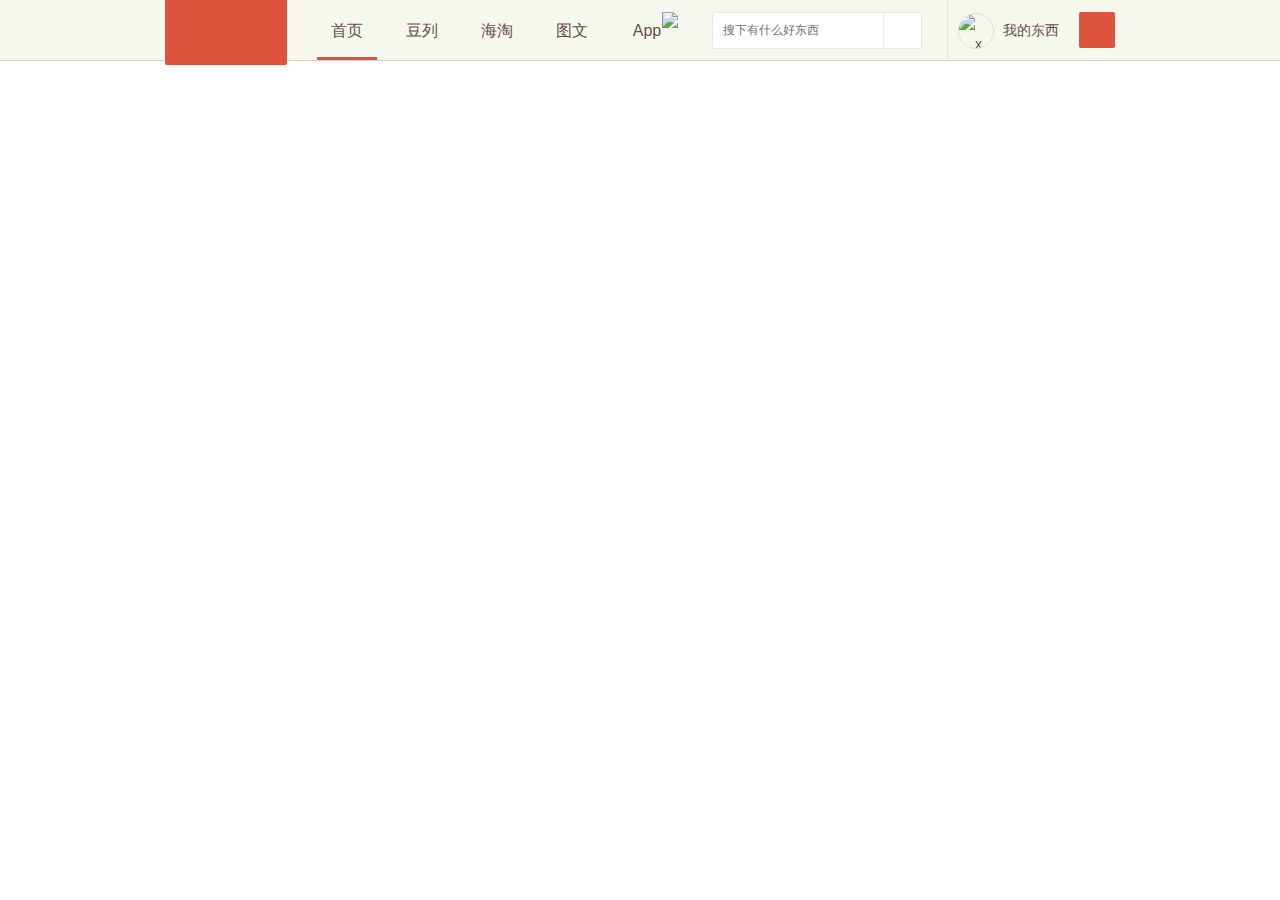
==== index.html @ b99b6aa4 "基本css和首页" ====
<!DOCTYPE html>
<html>
<head lang="en">
    <meta charset="UTF-8">
    <title>陶陶罐罐首页</title>
    <link rel="stylesheet" href="./css/_init_.css">
    <link rel="stylesheet" href="./css/common.css">
</head>
<body>
<div id="db-nav-commodity" class="nav">
    <div class="nav-wrap">
        <div class="nav-primary">
            <div class="nav-logo">
                <a href="http://dongxi.douban.com" title="豆瓣东西">豆瓣东西</a>
            </div>

            <div class="nav-items">
                <ul>


                    <li class="nav-item nav-story-item current">
                        <a class="nav-link" href="http://dongxi.douban.com/">
                            首页
                        </a>

                    </li>


                    <li class="nav-item nav-doulists-item">
                        <a class="nav-link" href="http://dongxi.douban.com/doulists">
                            豆列
                        </a>

                    </li>


                    <li class="nav-item nav-haitao-item">
                        <a class="nav-link" href="http://dongxi.douban.com/haitao/?icn=dongxi-nav">
                            海淘
                        </a>

                    </li>


                    <li class="nav-item nav-article-item">
                        <a class="nav-link" href="http://dongxi.douban.com/articles">
                            图文
                        </a>

                    </li>


                    <li class="nav-item nav-app-item">
                        <a class="nav-link" href="http://dongxi.douban.com/app/?icn=dongxi-nav&amp;referer=dongxi" target="&quot;_blank&quot;">
                            App
                                <span class="hot">
                                    <img src="http://img3.douban.com/f/shire/0d120528a37de5b43aa89f2ecfcf97fcdfd95400/pics/hot_tip.gif">
                                </span>
                        </a>

                    </li>

                    <li class="nav-item search-item">
                        <form action="http://dongxi.douban.com/search" method="GET">
                            <div class="search-wrap-commodity">
                                <input id="search" class="search-input" type="text" name="q" placeholder="搜下有什么好东西" value="">
                                <button type="submit" class="search-icon"></button>
                            </div>
                        </form>
                    </li>
                </ul>
            </div>

            <div class="nav-misc">
                <ul class="nav-misc-list">
                    <li class="nav-misc-item nav-profile">
                        <a class="profile-link" href="http://dongxi.douban.com/people/127860437/">
                            <img width="34" height="34" src="http://img3.douban.com/icon/u127860437-1.jpg" alt="x悍匪">
                            我的东西
                        </a>
                    </li>
                    <li class="nav-misc-item enterances">
                        <span class="more-enterances"></span>
                        <div class="publish-enterances-wrap">
                            <ul class="publish-enterances">
                                <li><a href="http://dongxi.douban.com/show/create" rel="nofollow"><i class="icon ilmenicon-story"></i>发布东西</a></li>
                                <li><a href="http://dongxi.douban.com/article/create" rel="nofollow"><i class="icon ilmenicon-article"></i>写图文评论</a></li>
                            </ul>
                            <i class="icon-wrap"></i>
                            <i class="icon-inner"></i>
                        </div>
                    </li>
                </ul>
            </div>
        </div>
    </div>
</div>
</body>
</html>
---- css/_init_.css ----
html {
    color: #111;
    background: #fff
}

body,div,dl,dt,dd,ul,li,h1,h2,h3,h4,h5,h6,pre,code,form,fieldset,legend,input,button,textarea,blockquote {
    margin: 0;
    padding: 0
}

table {
    border-collapse: collapse;
    border-spacing: 0
}

fieldset,img {
    border: 0
}

address,caption,cite,code,dfn,em,i,strong,th,var,optgroup {
    font-style: normal;
    font-weight: normal
}

ul,ol {
    list-style: none
}

caption,th {
    text-align: left
}

h1,h2,h3,h4,h5,h6 {
    font-size: 100%;
    font-weight: normal
}

q:before,q:after {
    content: ""
}

abbr,acronym {
    border: 0;
    font-variant: normal
}

sup {
    vertical-align: baseline
}

sub {
    vertical-align: baseline
}

legend {
    color: #000
}

input,button,textarea,select,optgroup,option {
    font-family: inherit;
    font-size: inherit;
    font-style: inherit;
    font-weight: inherit
}

input,button,textarea,select {
    *font-size: 100%
}

pre {
    white-space: pre-wrap;
    word-wrap: break-word
}

a {
    cursor: pointer
}

a:link {
    color: #37a;
    text-decoration: none
}

a:visited {
    color: #669;
    text-decoration: none
}

a:hover {
    color: #fff;
    text-decoration: none;
    background: #37a
}

a:active {
    color: #fff;
    text-decoration: none;
    background: #f93
}

a img {
    border-width: 0;
    vertical-align: middle
}

body,td,th {
    font: 12px Helvetica,Arial,sans-serif;
    line-height: 1.62
}

table {
    border-collapse: collapse;
    border: 0;
    padding: 0;
    margin: 0
}

wbr:after {
    content: "\00200B"
}

textarea {
    resize: none
}

input[type=text]:focus,input[type=password]:focus,textarea:focus {
    outline: 0
}

ol {
    padding: 0 0 0 20px
}

textarea {
    font-family: Arial;
    overflow: auto
}

input {
    font-size: 12px
}

.clearfix {
    zoom: 1;
    _height: 1px
}

.clearfix:after {
    content: ".";
    display: block;
    height: 0;
    clear: both;
    visibility: hidden
}

.fleft {
    float: left
}

.fright {
    float: right
}

.ll {
    float: left
}

.rr {
    float: right
}

.pl {
    font: 12px Arial,Helvetica,sans-serif;
    line-height: 150%;
    color: #666
}

.pl2 {
    font: 14px Arial,Helvetica,sans-serif;
    line-height: 150%;
    color: #666
}

.l2 {
    font: 14px Arial,Helvetica,sans-serif;
    line-height: 150%
}

.alert {
    background-color: #fff6ee;
    border: 1px solid #ccc
}

.attn {
    color: #f30
}

.hidden {
    display: none
}

.clear {
    clear: both;
    line-height: 0;
    font-size: 0
}

.greyinput {
    color: #ccc
}

.gact {
    color: #bbb;
    font-size: 12px;
    text-align: center;
    cursor: pointer
}

.gact a:link,a.gact:link {
    color: #bbb;
    font-size: 12px;
    text-decoration: none;
    text-align: center
}

.gact a:visited,a.gact:visited {
    color: #bbb;
    font-size: 12px;
    text-decoration: none;
    text-align: center
}

.gact a:hover,a.gact:hover {
    color: #fff;
    font-size: 12px;
    border-left: 1px solid #f99;
    border-top: 1px solid #f99;
    border-right: 1px solid #f33;
    border-bottom: 1px solid #f33;
    background-color: #733;
    text-align: center
}

.show {
    display: block
}

.hide {
    display: none
}

a.processing:link,a.processing:visited {
    color: #666
}

a.processing:hover,a.processing:active {
    background-color: #666;
    color: #fff
}

textarea {
    resize: none
}

input[type=text]:focus,input[type=password]:focus,textarea:focus {
    outline: 0
}

form {
    margin: 0;
    padding: 0;
    border: 0
}

fieldset {
    border: 1px solid #ddd;
    padding: 0 10px;
    margin-bottom: 15px
}

fieldset legend {
    color: #666;
    padding: 0 5px
}

input {
    margin-right: 3px;
    vertical-align: middle
}

label {
    font-family: Tahoma;
    vertical-align: middle
}

.mod {
    width: auto;
    *zoom: 1;
    margin-bottom: 35px
}

.mod:after {
    content: '\0020';
    display: block;
    clear: both
}

.aside .mod {
    margin-bottom: 40px;
    word-break: break-all
}

#wrapper {
    width: 950px;
    margin: 0 auto
}

#content {
    min-height: 420px
}

#footer {
    color: #999;
    padding-top: 6px;
    margin: 40px 0 20px 0;
    overflow: hidden;
    zoom: 1;
    border-top: 1px dashed #ddd
}

.grid-16-8 .article {
    float: left;
    width: 590px;
    padding-right: 40px
}

.grid-16-8 .article .switch-to-shuo {
    float: right;
    margin-top: -45px
}

.grid-16-8 .article .switch-to-shuo a {
    display: block;
    width: 134px;
    height: 38px;
    background: url("http://img3.douban.com/f/shire/6822457a2fc71115d0774dfaf5c9d245577d5992/pics/switch_to_shuo.png") no-repeat left top
}

.grid-16-8 .article .switch-to-shuo a:hover {
    background-position: left -38px
}

.grid-16-8 .article .switch-to-shuo a:active {
    background-position: left -76px
}

.grid-16-8 .aside {
    float: right;
    width: 310px
}

.grid-4-14-6 .nav {
    float: left;
    width: 150px;
    margin-right: 10px
}

.grid-4-14-6 .article {
    float: left;
    width: 540px;
    padding-right: 10px
}

.grid-4-14-6 .aside {
    float: right;
    width: 230px
}

.extra {
    clear: both;
    text-align: right
}

#footer .gray-link a:link,#footer .gray-link a:visited,#footer .gray-link a:active {
    color: #999;
    background: 0
}

#footer .gray-link a:hover {
    color: #fff;
    background: #999
}

#footer .blue-link a:link,#footer .blue-link a:visited,#footer .blue-link a:active {
    color: #369;
    background: 0
}

#footer .blue-link a:hover {
    color: #fff;
    background: #039
}

h1 {
    word-wrap: break-word;
    display: block;
    font-size: 25px;
    font-weight: bold;
    color: #494949;
    margin: 0;
    padding: 0 0 15px 0;
    line-height: 1.1
}

h2 {
    font: 15px Arial,Helvetica,sans-serif;
    color: #072;
    margin: 0 0 12px 0;
    line-height: 150%
}

h3 {
    height: 26px;
    margin-left: 4px;
    font: 14px Arial,Helvetica,sans-serif;
    color: #666;
    margin-bottom: 1px;
    line-height: 1.62;
    background-color: #f2fbf2
}

h3 img {
    margin: 1px 1px 0 0
}

h4 {
    height: 26px;
    margin: 0 0 10px 4px;
    overflow: hidden;
    font: 12px Arial,Helvetica,sans-serif;
    color: #666;
    line-height: 1.62;
    background-color: #f2fbf2
}

.obu {
    margin: 0 0 10px 0;
    width: 76px;
    float: left;
    display: inline
}

.obu dt {
    margin: 0;
    height: 50px;
    overflow: hidden;
    text-align: center;
    line-height: 16px
}

.obu dd {
    margin: 0;
    height: 55px;
    text-align: center;
    overflow: hidden
}

.bigstar50,.bigstar45,.bigstar40,.bigstar35,.bigstar30,.bigstar25,.bigstar20,.bigstar15,.bigstar10,.bigstar05,.bigstar00 {
    display: inline-block;
    *display: inline;
    zoom: 1;
    width: 75px;
    height: 14px;
    background: url("http://img3.douban.com/f/shire/86fa85a1fe1a9cf55b804c871cc7a79a73f6bf73/pics/movie/bigstars.gif") no-repeat;
    margin: 1px 0 0 0;
    overflow: hidden
}

.bigstar50 {
    background-position: 0 0
}

.bigstar45 {
    background-position: 0 -14px
}

.bigstar40 {
    background-position: 0 -28px
}

.bigstar35 {
    background-position: 0 -42px
}

.bigstar30 {
    background-position: 0 -56px
}

.bigstar25 {
    background-position: 0 -70px
}

.bigstar20 {
    background-position: 0 -84px
}

.bigstar15 {
    background-position: 0 -98px
}

.bigstar10 {
    background-position: 0 -112px
}

.bigstar05 {
    background-position: 0 -126px
}

.bigstar00 {
    background-position: 0 -140px
}

.allstar50,.allstar50,.allstar45,.allstar40,.allstar35,.allstar30,.allstar25,.allstar20,.allstar15,.allstar10,.allstar05 {
    display: inline-block;
    *display: inline;
    zoom: 1;
    width: 55px;
    height: 11px;
    background: url("http://img3.douban.com/f/shire/5cb30ab98d8deb43ff321ef2c64493cbd2d6c057/pics/movie/midstars.gif") no-repeat;
    margin: 0 3px 0 0;
    overflow: hidden
}

.allstar50 {
    background-position: 0 0
}

.allstar45 {
    background-position: 0 -11px
}

.allstar40 {
    background-position: 0 -22px
}

.allstar35 {
    background-position: 0 -33px
}

.allstar30 {
    background-position: 0 -44px
}

.allstar25 {
    background-position: 0 -55px
}

.allstar20 {
    background-position: 0 -66px
}

.allstar15 {
    background-position: 0 -77px
}

.allstar10 {
    background-position: 0 -88px
}

.allstar05 {
    background-position: 0 -99px
}

.starstop,.stars {
    display: inline-block;
    *display: inline;
    zoom: 1;
    width: 45px;
    height: 9px;
    background: url("http://img3.douban.com/f/shire/ef82a60983df6252e9a43fd8d051347e89aa6753/pics/movie/smlstars.gif") no-repeat;
    margin: 3px 3px 0 0;
    overflow: hidden
}

.stars5 {
    background-position: 0 0
}

.stars4 {
    background-position: 0 -9px
}

.stars3 {
    background-position: 0 -18px
}

.stars2 {
    background-position: 0 -27px
}

.stars1 {
    background-position: 0 -36px
}

.infobox {
    width: 100%;
    table-layout: fixed;
    margin-bottom: 20px
}

.infobox h2 {
    margin-top: 0
}

.infobox form {
    margin: 0
}

.infobox .ex2,.infobox .ex1 {
    clear: both;
    height: 5px;
    line-height: 0;
    font-size: 0;
    margin-left: 5px;
    background: url("http://img3.douban.com/f/shire/d34a20ecb390bc03ef09f45bda5b454077edc61b/pics/info_bg.png") no-repeat 100% 0
}

.infobox .ex2 span,.infobox .ex1 span {
    position: relative;
    display: block;
    margin-left: -5px;
    width: 5px;
    height: 5px;
    overflow: hidden;
    background: url("http://img3.douban.com/f/shire/d34a20ecb390bc03ef09f45bda5b454077edc61b/pics/info_bg.png") no-repeat 0 0
}

.infobox .ex2 {
    background-position: 100% -5px
}

.infobox .ex2 span {
    background-position: 0 -5px
}

.infobox .bd {
    word-wrap: break-word;
    padding: 4px 9px;
    background: #fff6ed;
    border: 1px solid #faefe3;
    border-width: 0 1px;
    *display: inline-block
}

.infobox .bd:after {
    content: "\0020";
    display: block;
    clear: both
}

.ul {
    border-bottom: 1px dashed #ddd;
    line-height: 100%;
    clear: both
}

.paginator {
    width: 100%;
    zoom: 1;
    font: 14px Arial,Helvetica,sans-serif;
    color: #aaa;
    margin: 20px 0;
    line-height: 150%;
    text-align: center
}

.paginator a,.thispage,.break {
    padding: 0 4px;
    margin: 2px
}

.paginator .prev {
    margin-right: 20px
}

.paginator .next {
    margin-left: 20px
}

.paginator .next a,.paginator .prev a {
    padding: 0;
    margin: 0
}

.paginator .count {
    margin-left: 20px;
    font-size: 14px
}

.paginator .thispage {
    color: #fff;
    background: #83bf73
}

.paginator .break {
    color: #999
}

.paginator .thispage {
    color: #fff;
    background: #83bf73
}

.paginator .break {
    color: #999
}

.album {
    background: url("http://img3.douban.com/f/shire/283921263c43e490777b39d1a4e03bdedfc4d871/pics/albumback.gif") 1px 1px no-repeat;
    padding: 4px 7px 7px 4px
}

.album_s {
    background: url("http://img3.douban.com/f/shire/2845e06e4eea41dc937dc5fd8cc37fbc77046a4b/pics/albumback_s.gif") 1px 1px no-repeat;
    padding: 5px 8px 8px 5px
}

.video_overlay {
    width: 130px;
    height: 97px;
    top: 0;
    left: 0;
    position: absolute;
    background: url("http://img3.douban.com/f/shire/7225a635202dc7b623e16a8dd83e0c28e76bc0a4/pics/video_overlay.png");
    cursor: pointer;
    #top: 0
}

.video_overlay:hover {
    background-position: 0 -97px
}

* html .video_overlay {
    background: 0;
    filter: progid:DXImageTransform.Microsoft.AlphaImageLoader(src='/pics/video_overlay_ie6.png')
}

* .videothumb {
    margin-left: 24px
}

* .vthumbwrap {
    width: 130px;
    height: 97px;
    text-align: center;
    position: relative
}

* .vthumbwrap img {
    width: 130px;
    height: 97px
}

.pop_win_bg {
    opacity: .3;
    filter: alpha(opacity=30);
    position: fixed;
    background: #000;
    border-radius: 6px;
    -webkit-border-radius: 6px;
    -moz-border-radius: 6px;
    _position: absolute;
    _top: expression(eval(document.documentElement.scrollTop+(document.documentElement.clientHeight-this.offsetHeight)*.45))!important
}

.pop_win form {
    padding: 0;
    margin: 0;
    border: 1px solid #fff
}

a.pop_win_close {
    position: absolute;
    right: 0;
    top: 0;
    font: 11px "Comic Sans MS";
    margin: 9px 10px 0 0;
    padding: 0 .3em;
    color: #b4b4b4;
    z-index: 99
}

a.pop_win_close:hover {
    color: #fab0b6;
    background: 0
}

.pop_win {
    background: #fff;
    padding: 17px 14px 16px 12px;
    _padding-right: 0;
    visibility: hidden;
    position: fixed;
    border-radius: 6px;
    -webkit-border-radius: 6px;
    -moz-border-radius: 6px;
    _position: absolute;
    _margin-top: expression(eval(document.documentElement.scrollTop))
}

#dialog {
    position: fixed;
    z-index: 103;
    top: 50%;
    left: 50%;
    width: 550px;
    margin-top: -140px;
    background-color: #fff;
    padding: 0;
    border: 1px solid #bbb;
    -moz-border-radius: 4px;
    -webkit-border-radius: 4px;
    border-radius: 4px
}

#overlay {
    opacity: .2;
    filter: alpha(opacity=20);
    position: fixed;
    z-index: 102;
    top: 50%;
    left: 50%;
    width: 588px;
    margin-top: -148px;
    margin-left: -13px;
    background-color: #333;
    padding-top: 20px\9;
    -moz-border-radius: 6px;
    -webkit-border-radius: 6px;
    border-radius: 6px
}

.bgi {
    position: fixed;
    z-index: 101;
    top: 50%;
    left: 50%;
    width: 550px;
    margin-top: -140px;
    margin-left: -250px;
    border: 0
}

* html #dialog {
    position: absolute;
    margin-top: expression(exp_dialog(this))
}

* html #overlay {
    margin-top: -140px;
    position: absolute;
    margin-top: expression(exp_overlay(this))
}

#dialog td {
    padding: 7px
}

#dialog td.ul {
    padding: 0
}

#dialog p {
    margin: 0
}

#populartags {
    margin: 3px 0 10px 0
}

#submits td {
    padding: 15px 0 5px 0
}

* html #submits td {
    padding-bottom: 0
}

.loadpop {
    padding: 30px;
    text-align: center
}

#hiddendialog {
    display: none
}

#actchoice {
    float: right;
    display: inline;
    width: 100px;
    border-left: 1px dashed #ddd;
    padding: 0 0 0 5px
}

#actchoice .m {
    margin-bottom: 40px
}

#actchoice .rec-btn {
    margin: 0
}

.rectitle {
    padding: 10px 19px;
    margin-bottom: 10px;
    overflow: hidden;
    word-break: break-all
}

#dialog .rectitle {
    background-color: #ebf5eb
}

#dialog .rectitle .m {
    color: #072;
    line-height: 1.6em;
    display: block;
    font-size: 14px
}

#dialog .rectitle .m i {
    font-style: normal;
    margin-left: .5ex
}

.recsmr {
    line-height: 1.6em;
    color: #777;
    padding: 0 19px;
    margin-bottom: 10px;
    display: block;
    color: #666
}

#dialog .rectitle .gact a:link,#dialog .rectitle .gact a:visited,#dialog .rectitle .gact a:hover,#dialog .rectitle .gact a:active {
    font-size: 14px;
    padding: 0 4px
}

.bn-small,a.bn-cta,.bn-cta input,.bn-flat input {
    margin: 0;
    border: 0;
    background: transparent;
    cursor: pointer;
    -webkit-appearance: none
}

.lnk-flat,.bn-flat {
    display: inline-block;
    *display: inline;
    zoom: 1;
    overflow: hidden;
    vertical-align: middle;
    color: #444;
    border-width: 1px;
    border-style: solid;
    border-color: #bbb #bbb #999;
    -webkit-border-radius: 4px;
    -moz-border-radius: 4px;
    border-radius: 4px
}

.lnk-flat,.bn-flat input {
    height: 2.1em;
    padding: 0 1.16em 2px;
    line-height: 2.2;
    *line-height: 2.3;
    font-size: 12px;
    cursor: pointer;
    -webkit-border-radius: 3px;
    -moz-border-radius: 3px;
    border-radius: 3px;
    background: url("http://img3.douban.com/f/shire/23850eee993fea8be43be857dcbaa23961de56aa/pics/bn_ie_bg.png") repeat-x top;
    background-image: -webkit-gradient(linear,left top,left bottom,from(#fcfcfc),to(#e9e9e9));
    background-image: -webkit-linear-gradient(top,#fcfcfc,#e9e9e9);
    background-image: -moz-linear-gradient(top,#fcfcfc,#e9e9e9);
    background-image: -ms-linear-gradient(top,#fcfcfc,#e9e9e9);
    background-image: -o-linear-gradient(top,#fcfcfc,#e9e9e9);
    background-image: linear-gradient(top,#fcfcfc,#e9e9e9)
}

.lnk-flat:hover,.bn-flat input:hover,.bn-flat-over {
    color: #333;
    border-color: #999 #999 #666;
    background-color: transparent;
    filter: progid:DXImageTransform.Microsoft.gradient(startColorstr='#f8f8f8',endColorstr='#dddddd',GradientType=0);
    background-image: -webkit-gradient(linear,left top,left bottom,from(#f8f8f8),to(#ddd));
    background-image: -webkit-linear-gradient(top,#f8f8f8,#ddd);
    background-image: -moz-linear-gradient(top,#f8f8f8,#ddd);
    background-image: -ms-linear-gradient(top,#f8f8f8,#ddd);
    background-image: -o-linear-gradient(top,#f8f8f8,#ddd);
    background-image: linear-gradient(top,#f8f8f8,#ddd)
}

.lnk-flat:active,.bn-flat input:active,.bn-flat-active input {
    color: #333;
    border-color: #999 #999 #666;
    background: #ddd
}

.lnk-flat {
    line-height: 2.2em
}

.lnk-flat:link,.lnk-flat:visited {
    text-decoration: none
}

a.bn-cta,.bn-cta input {
    display: inline-block;
    padding: 4px 20px;
    border: 1px solid #528641;
    background: #3fa156;
    color: #fff;
    font-size: 14px;
    letter-spacing: 2px;
    *position: relative;
    *display: inline;
    zoom: 1;
    *padding: 6px 20px 4px;
    *line-height: 1.2;
    -webkit-border-radius: 3px;
    -moz-border-radius: 3px;
    border-radius: 3px
}

a.bn-cta {
    vertical-align: middle
}

.bn-cta input {
    padding: 5px 18px;
    *padding: 4px 10px 2px;
    *vertical-align: middle
}

a.bn-cta:link,a.bn-cta:visited {
    color: #fff
}

.bn-cta input:hover,a.bn-cta:hover {
    background-color: #4fca6c;
    border-color: #6aad54
}

.bn-cta input:active,a.bn-cta:active {
    background-color: #3fa156;
    border-color: #528641
}

.bn-small {
    padding: 1px 2px;
    border: 1px solid #ffabab;
    color: #ff7676;
    background: #fdd;
    height: 1.5em\9;
    line-height: 1.56;
    *line-height: 1.4;
    *position: relative;
    -webkit-appearance: none;
    -webkit-border-radius: 3px;
    -moz-border-radius: 3px;
    border-radius: 3px
}

a.bn-small:link,a.bn-small:visited,a.bn-small:hover,a.bn-small:active {
    padding: 0 4px;
    line-height: 1.8;
    font-size: 12px;
    *line-height: 1.3;
    zoom: 1;
    *height: 13px;
    *overflow: hidden;
    color: #ff7676;
    background: #fdd
}

a.bn-small:hover,a.bn-small:active {
    border-color: #ff7676;
    background-color: #ff7676;
    color: #fdd
}

.recsubmit .bn-flat {
    margin: 0 10px
}

.lnk-sharing {
    display: inline-block;
    *display: inline;
    zoom: 1;
    padding: 0 8px;
    vertical-align: middle;
    *vertical-align: baseline;
    height: 19px;
    line-height: 19px;
    line-height: 21px\9;
    overflow: hidden;
    border: 1px solid #b9dcd0;
    -moz-border-radius: 3px;
    -webkit-border-radius: 3px;
    border-radius: 3px
}

a.lnk-sharing:link,a.lnk-sharing:visited {
    border-color: #e3f1ed;
    background-color: #f2f8f2;
    color: #4f946e
}

a.lnk-sharing:hover,a.lnk-sharing:active {
    border-color: #c4e2d8;
    background-color: #eff5ef
}

.rec-sec {
    text-align: right;
    color: #999
}

.rec-sec span {
    *zoom: 1
}

a.a_rec_btn {
    display: inline-block;
    *display: inline;
    *zoom: 1;
    padding-left: 26px;
    width: 46px;
    height: 20px;
    line-height: 20px;
    *line-height: 22px;
    overflow: hidden;
    text-align: left;
    letter-spacing: 4px;
    vertical-align: bottom
}

a.a_rec_btn:link,a.a_rec_btn:visited,a.a_rec_btn:hover,a.a_rec_btn:active {
    background: transparent url("http://img3.douban.com/f/shire/4d946d3daaadf1e6cadb5110ae0c4a419d259137/pics/bg_rec_btn.png") no-repeat 0 0;
    color: #4f946e
}

a.a_rec_btn:hover,a.a_rec_btn:active {
    background-position: 0 -20px
}

.aside .rec-comments {
    background: whiteSmoke;
    text-align: left;
    padding: 10px;
    margin-bottom: 10px
}

.aside .rec-sec {
    margin-bottom: 20px
}

.rec-num {
    margin: 0 0 0 2px
}

.btn-fav {
    display: inline-block;
    *display: inline;
    zoom: 1;
    padding: 0 8px 0 30px;
    vertical-align: middle;
    *vertical-align: baseline;
    height: 19px;
    line-height: 19px;
    line-height: 21px\9;
    overflow: hidden;
    border: 1px solid #edceba;
    margin-left: 4px;
    -moz-border-radius: 3px;
    -webkit-border-radius: 3px;
    border-radius: 3px
}

a.btn-fav:link,a.btn-fav:visited {
    border-color: #f2ece7;
    background-color: #fff6ee;
    color: #99776b
}

a.btn-fav:hover,a.btn-fav:active {
    border-color: #edceba;
    background-color: #fff0e2;
    color: #99776b
}

.fav-add,.fav-add:link,.fav-add:hover {
    background: url("http://img3.douban.com/f/shire/f392cc86b542687ce4011dd495ee9522dfe81d93/pics/ic_like.png") no-repeat 8px 3px
}

.fav-cancel,.fav-cancel:link,.fav-cancel:hover {
    background: url("http://img3.douban.com/f/shire/f392cc86b542687ce4011dd495ee9522dfe81d93/pics/ic_like.png") no-repeat 8px -17px
}

.fav-num {
    display: inline-block;
    *display: inline;
    zoom: 1;
    color: #666
}

.fav-userlist {
    position: absolute;
    width: 210px;
    left: 50%;
    padding: 0 0 20px 10px;
    background: #fff;
    border: 1px solid #999;
    -moz-box-shadow: 0 0 4px rgba(0,0,0,.2);
    -webkit-box-shadow: 0 0 4px rgba(0,0,0,.2);
    box-shadow: 0 0 4px rgba(0,0,0,.2);
    zoom: 1
}

.fav-userlist .bd {
    width: 97%
}

.fav-userlist ul {
    margin-top: -2px
}

.fav-userlist li {
    margin-top: 2px
}

.fav-userlist .pic {
    margin-right: 8px;
    *display: inline;
    zoom: 1
}

.fav-userlist .pic img {
    vertical-align: middle
}

.fav-userlist .hd {
    position: relative;
    text-align: right;
    padding: 5px 10px;
    line-height: 1.2;
    zoom: 1
}

.fav-userlist .arrow {
    position: absolute;
    width: 12px;
    height: 7px;
    overflow: hidden;
    left: 12px;
    top: -6px;
    background: url("http://img3.douban.com/f/shire/ae3434cf24244949954c28b02e10612063bd7f65/pics/bg_popup_arr.png") no-repeat 0 0
}

.arrow-bottom .arrow {
    top: auto;
    bottom: -6px;
    _bottom: -7px;
    background: url("http://img3.douban.com/f/shire/ae3434cf24244949954c28b02e10612063bd7f65/pics/bg_popup_arr.png") no-repeat 0 -11px
}

#db-usr-profile {
    width: 100%;
    height: 58px;
    margin-bottom: 2em;
    position: relative;
    left: 0;
    top: 0;
    zoom: 1
}

#db-usr-profile .pic {
    float: left;
    margin-right: 12px
}

#db-usr-profile .info {
    float: left;
    padding-top: 2px
}

#db-usr-profile a.colbutt {
    position: absolute;
    left: 640px;
    top: 35px;
    letter-spacing: 0
}

#db-usr-profile p.att {
    position: absolute;
    left: 640px;
    top: 38px;
    margin: 0;
    background: url("http://img3.douban.com/f/shire/3611ec626fed94c0db6f13472c8171d5a76daca3/pics/allright-small.gif") no-repeat left center;
    padding-left: 20px
}

#db-usr-profile .info ul li {
    display: inline;
    margin-right: 1em
}

#db-usr-profile .info ul li.last {
    margin: 0
}

#db-usr-profile h1 {
    padding: 0 0 4px 0
}

#db-nav-movie .site-nav-items li.site-nav-bt {
    padding-top: 8px
}

#db-nav-movie .site-nav-items li.site-nav-bt a:link,#db-nav-movie .site-nav-items li.site-nav-bt a:visited,#db-nav-movie .site-nav-items li.site-nav-bt a:hover,#db-nav-movie .site-nav-items li.site-nav-bt a:active {
    font-size: 12px;
    display: block;
    word-break: keep-all;
    white-space: nowrap;
    width: 60px;
    text-align: center;
    border-radius: 2px;
    padding: 4px 0;
    -webkit-border-radius: 2px;
    -moz-border-radius: 2px;
    background: #f4f4f4;
    line-height: 12px;
    color: #0090b3;
    overflow: hidden
}

.xbar {
    background: url("http://img3.douban.com/f/shire/8ddf79d5c3cc04548e58009788aa96dac5ba0982/pics/zbar.gif") no-repeat;
    width: 100%;
    margin-bottom: 21px;
    overflow: hidden
}

.xbar div {
    float: right;
    background: url("http://img3.douban.com/f/shire/8ddf79d5c3cc04548e58009788aa96dac5ba0982/pics/zbar.gif") no-repeat right top;
    margin-left: 5px;
    padding-right: 35px;
    width: 100%\9
}

.xbar a {
    float: right;
    display: block;
    text-decoration: none;
    margin: 5px 5px 1px 5px;
    padding: 3px 5px 2px 5px;
    line-height: 14px
}

.xbar a:hover {
    color: white
}

.xbar span.now {
    margin: 0 5px 0 5px;
    float: right;
    display: block;
    background: url("http://img3.douban.com/f/shire/79729f7ed4018d6c7545c866789c658aa85314c5/pics/wztab.gif") no-repeat scroll right top;
    padding: 0 10px 0 0
}

.xbar span.now span {
    background: transparent url("http://img3.douban.com/f/shire/79729f7ed4018d6c7545c866789c658aa85314c5/pics/wztab.gif") no-repeat;
    display: block;
    padding: 6px 1px 5px 11px
}
---- css/common.css ----
.global-nav .bn-more span {
    display: inline-block;
    *display: inline;
    zoom: 1;
    vertical-align: baseline
}

.global-nav .arrow {
    position: relative;
    top: -2px;
    left: 2px;
    border-width: 3px 3px 0;
    border-color: #d5d5d5 transparent transparent transparent;
    border-style: solid dashed dashed dashed;
    width: 0;
    height: 0;
    font-size: 0;
    line-height: 0
}

.global-nav a:hover .arrow {
    *top: 0;
    border-color: #fff transparent transparent transparent
}

.global-nav .more-active {
    position: relative;
    z-index: 10
}

.global-nav .more-active a:link,.global-nav .more-active a:visited {
    color: #369
}

.global-nav .more-active .arrow {
    border-color: #fff transparent transparent transparent
}

.global-nav .more-active .bn-more span {
    color: #fff
}

.global-nav .more-active .more-items {
    display: block;
    padding: 10px 0;
    _width: 0;
    border: 1px solid #e6e6e6;
    background: #fff;
    white-space: nowrap;
    top: 28px
}

.global-nav .more-active .more-items table,.global-nav .more-active .more-items td {
    width: 100%;
    white-space: nowrap;
    border-collapse: collapse
}

.global-nav .more-active .more-items li {
    display: block
}

.global-nav .more-active .more-items a {
    display: block;
    padding: 0 20px;
    line-height: 28px
}

.global-nav .more-active .more-items a:link,.global-nav .more-active .more-items a:visited {
    color: #3d3d3d
}

.global-nav .more-active .more-items a:hover {
    color: #3d3d3d;
    background-color: #f6f6f6
}

.global-nav .more-items {
    display: none;
    position: absolute;
    left: 0
}

.global-nav {
    height: 28px;
    color: #d5d5d5;
    background-color: #545652;
    min-width: 950px
}

.global-nav a:link,.global-nav a:visited,.global-nav a:hover,.global-nav a:active {
    color: #d5d5d5
}

.global-nav a:hover,.global-nav a:active {
    color: #fff;
    background-color: transparent
}

.global-nav .global-nav-items {
    font-size: 0
}

.global-nav .global-nav-items li {
    display: inline-block;
    *display: inline;
    zoom: 1;
    line-height: 28px;
    font-size: 12px;
    vertical-align: baseline
}

.global-nav .global-nav-items a {
    display: inline-block;
    *display: inline;
    zoom: 1;
    padding: 0 12px;
    height: 28px
}

.global-nav .top-nav-info {
    float: right;
    margin: 0 12px 0 0;
    line-height: 28px
}

.global-nav .top-nav-info ul,.global-nav .top-nav-info li {
    display: inline-block;
    *display: inline;
    zoom: 1
}

.global-nav .top-nav-info a {
    display: inline-block;
    *display: inline;
    zoom: 1;
    margin: 0;
    padding: 0 12px;
    height: 28px
}

.global-nav .nav-user-account .more-items {
    left: auto;
    right: 6px
}

.global-nav .more-active .lnk-remind:link,.global-nav .more-active .lnk-remind:visited,.global-nav .more-active .lnk-remind:hover,.global-nav .more-active .lnk-remind:active {
    color: #fff
}

.global-nav-a .bd {
    max-width: 1600px;
    margin: 0 auto
}

.global-nav-b .bd {
    max-width: 1440px;
    margin: 0 auto
}

.global-nav .top-nav-reminder {
    position: relative;
    float: right;
    margin-right: 5px;
    line-height: 28px
}

.global-nav .top-nav-reminder a {
    position: relative
}

.global-nav .top-nav-reminder .lnk-remind {
    display: inline-block;
    *display: inline;
    zoom: 1;
    padding: 0 12px;
    height: 28px
}

.global-nav .top-nav-reminder .num {
    position: absolute;
    top: 4px;
    *top: 0;
    left: 3em;
    padding: 0 3px;
    margin-left: 5px;
    color: #fff;
    line-height: 1.5;
    background-color: #f7996d;
    *margin-top: 4px
}

.global-nav .top-nav-reminder .num i {
    position: absolute;
    width: 0;
    height: 0;
    left: -9px;
    top: 50%;
    margin-top: -6px;
    line-height: 0;
    border-color: transparent #f7996d transparent transparent;
    border-style: dashed solid dashed dashed;
    border-width: 6px 6px 3px 5px;
    pointer-events: none
}

.global-nav .top-nav-reminder .more-items {
    position: absolute;
    z-index: 999;
    padding: 0;
    width: 280px;
    left: -125px;
    top: 28px;
    border: 1px solid #e6e6e6;
    background: #fff;
    white-space: normal;
    word-wrap: break-word
}

.global-nav .top-nav-reminder .more-items a {
    display: inline;
    padding: 0;
    line-height: inherit
}

.global-nav .top-nav-reminder .more-items a:link {
    color: #369
}

.global-nav .top-nav-reminder .more-items a:visited {
    color: #669
}

.global-nav .top-nav-reminder .more-items a:hover {
    color: #fff;
    background-color: #039
}

.global-nav .top-nav-reminder .more-items a:active {
    color: #fff;
    background-color: #f93
}

.global-nav .top-nav-reminder .more-items .bd {
    padding-top: 16px;
    color: #3e3e3e;
    line-height: 1.5
}

.global-nav .top-nav-reminder .more-items .bd p {
    padding: 0 15px 13px 15px;
    border-bottom: 1px solid #f0f0f0
}

.global-nav .top-nav-reminder .more-items .ft a {
    display: block;
    width: 100%;
    padding: 4px 0;
    text-align: center;
    background-color: #fafafa
}

.global-nav .top-nav-reminder .more-items .ft a:hover,.global-nav .top-nav-reminder .more-items .ft a:active {
    background-color: #f5f5f5;
    color: #369
}

.global-nav .top-nav-reminder .more-items p {
    margin: 0;
    color: #999
}

.global-nav .top-nav-reminder .more-items li {
    overflow: hidden;
    zoom: 1;
    padding: 13px 15px;
    border-bottom: 1px solid #f0f0f0
}

.global-nav .top-nav-reminder .more-items li .pic {
    float: left;
    margin-right: 8px
}

.global-nav .top-nav-reminder .more-items li .content {
    width: auto;
    overflow: hidden;
    zoom: 1
}

.global-nav .top-nav-reminder .more-items li .content a {
    line-height: 1.4
}

.global-nav .top-nav-reminder .more-items li .item-req {
    padding: 0;
    border: 0
}

.global-nav .top-nav-reminder .more-items li .item-req .ops {
    width: 49px;
    float: right;
    *display: inline;
    position: static;
    overflow: hidden;
    color: #aaa
}

.global-nav .top-nav-reminder .more-items li .item-req .ops a:link,.global-nav .top-nav-reminder .more-items li .item-req .ops a:visited,.global-nav .top-nav-reminder .more-items li .item-req .ops a:hover,.global-nav .top-nav-reminder .more-items li .item-req .ops a:active {
    color: #aaa
}

.global-nav .top-nav-reminder .more-items li .item-req .ops a:hover,.global-nav .top-nav-reminder .more-items li .item-req .ops a:active {
    background-color: #aaa;
    color: #fff
}

.global-nav .top-nav-reminder .more-items li .unread {
    background-color: transparent
}

.global-nav .top-nav-reminder .more-items li .new-reply-item {
    overflow: hidden
}

.global-nav .top-nav-reminder .more-items li .new-reply-item .content {
    float: left;
    width: 186px
}

.top-nav-reminder.more-active {
    color: #fff
}

.top-nav-reminder.more-active .num {
    z-index: 1000
}

.top-nav-reminder.more-active .more-items {
    display: block;
    z-index: 999
}

body #db-pay-tips {
    top: 136px
}

.perf-metric {
    position: absolute;
    margin-left: -240px
}

.global-nav .top-nav-doubanapp {
    position: relative;
    float: right;
    margin-right: 5px;
    line-height: 28px
}

.global-nav .top-nav-doubanapp .lnk-doubanapp {
    display: inline-block;
    *display: inline;
    zoom: 1;
    padding: 0 8px 0 22px;
    height: 28px;
    background: url(http://img3.douban.com/f/shire/cb11ed26547a6366febcdc9207f1c1b0f8dbb6f6/pics/nav/nav_doubanapp_5.png) no-repeat;
    background-image: -webkit-image-set(url(http://img3.douban.com/f/shire/cb11ed26547a6366febcdc9207f1c1b0f8dbb6f6/pics/nav/nav_doubanapp_5.png) 1x,url(http://img3.douban.com/f/shire/1c2bebfb41d68ba14ade0d2d5f32f8f111a00aba/pics/nav/nav_doubanapp_5@2x.png) 2x);
    background-image: -moz-image-set(url(http://img3.douban.com/f/shire/cb11ed26547a6366febcdc9207f1c1b0f8dbb6f6/pics/nav/nav_doubanapp_5.png) 1x,url(http://img3.douban.com/f/shire/1c2bebfb41d68ba14ade0d2d5f32f8f111a00aba/pics/nav/nav_doubanapp_5@2x.png) 2x);
    background-image: -ms-image-set(url(http://img3.douban.com/f/shire/cb11ed26547a6366febcdc9207f1c1b0f8dbb6f6/pics/nav/nav_doubanapp_5.png) 1x,url(http://img3.douban.com/f/shire/1c2bebfb41d68ba14ade0d2d5f32f8f111a00aba/pics/nav/nav_doubanapp_5@2x.png) 2x);
    background-image: -o-image-set(url(http://img3.douban.com/f/shire/cb11ed26547a6366febcdc9207f1c1b0f8dbb6f6/pics/nav/nav_doubanapp_5.png) 1x,url(http://img3.douban.com/f/shire/1c2bebfb41d68ba14ade0d2d5f32f8f111a00aba/pics/nav/nav_doubanapp_5@2x.png) 2x);
    background-position: 7px 5px
}

.global-nav .top-nav-doubanapp .more-items {
    padding: 10px 20px;
    left: -1px;
    width: 211px;
    border-top: 0;
    background: #f6f6f6;
    color: #666;
    font-size: 15px;
    line-height: 1.62;
    font-weight: bold;
    text-align: center
}

.global-nav .top-nav-doubanapp .more-items .slogan {
    padding-top: 65px;
    margin: 10px 0 16px;
    color: #13bc39;
    background: url(http://img3.douban.com/f/shire/cb11ed26547a6366febcdc9207f1c1b0f8dbb6f6/pics/nav/nav_doubanapp_5.png) no-repeat;
    background-image: -webkit-image-set(url(http://img3.douban.com/f/shire/cb11ed26547a6366febcdc9207f1c1b0f8dbb6f6/pics/nav/nav_doubanapp_5.png) 1x,url(http://img3.douban.com/f/shire/1c2bebfb41d68ba14ade0d2d5f32f8f111a00aba/pics/nav/nav_doubanapp_5@2x.png) 2x);
    background-image: -moz-image-set(url(http://img3.douban.com/f/shire/cb11ed26547a6366febcdc9207f1c1b0f8dbb6f6/pics/nav/nav_doubanapp_5.png) 1x,url(http://img3.douban.com/f/shire/1c2bebfb41d68ba14ade0d2d5f32f8f111a00aba/pics/nav/nav_doubanapp_5@2x.png) 2x);
    background-image: -ms-image-set(url(http://img3.douban.com/f/shire/cb11ed26547a6366febcdc9207f1c1b0f8dbb6f6/pics/nav/nav_doubanapp_5.png) 1x,url(http://img3.douban.com/f/shire/1c2bebfb41d68ba14ade0d2d5f32f8f111a00aba/pics/nav/nav_doubanapp_5@2x.png) 2x);
    background-image: -o-image-set(url(http://img3.douban.com/f/shire/cb11ed26547a6366febcdc9207f1c1b0f8dbb6f6/pics/nav/nav_doubanapp_5.png) 1x,url(http://img3.douban.com/f/shire/1c2bebfb41d68ba14ade0d2d5f32f8f111a00aba/pics/nav/nav_doubanapp_5@2x.png) 2x);
    background-position: 73px -300px
}

.global-nav .top-nav-doubanapp .more-items .qrcode {
    float: left;
    width: 77px;
    padding-top: 80px;
    margin: 0 20px 0 0;
    background: url(http://img3.douban.com/f/shire/cb11ed26547a6366febcdc9207f1c1b0f8dbb6f6/pics/nav/nav_doubanapp_5.png) no-repeat;
    background-image: -webkit-image-set(url(http://img3.douban.com/f/shire/cb11ed26547a6366febcdc9207f1c1b0f8dbb6f6/pics/nav/nav_doubanapp_5.png) 1x,url(http://img3.douban.com/f/shire/1c2bebfb41d68ba14ade0d2d5f32f8f111a00aba/pics/nav/nav_doubanapp_5@2x.png) 2x);
    background-image: -moz-image-set(url(http://img3.douban.com/f/shire/cb11ed26547a6366febcdc9207f1c1b0f8dbb6f6/pics/nav/nav_doubanapp_5.png) 1x,url(http://img3.douban.com/f/shire/1c2bebfb41d68ba14ade0d2d5f32f8f111a00aba/pics/nav/nav_doubanapp_5@2x.png) 2x);
    background-image: -ms-image-set(url(http://img3.douban.com/f/shire/cb11ed26547a6366febcdc9207f1c1b0f8dbb6f6/pics/nav/nav_doubanapp_5.png) 1x,url(http://img3.douban.com/f/shire/1c2bebfb41d68ba14ade0d2d5f32f8f111a00aba/pics/nav/nav_doubanapp_5@2x.png) 2x);
    background-image: -o-image-set(url(http://img3.douban.com/f/shire/cb11ed26547a6366febcdc9207f1c1b0f8dbb6f6/pics/nav/nav_doubanapp_5.png) 1x,url(http://img3.douban.com/f/shire/1c2bebfb41d68ba14ade0d2d5f32f8f111a00aba/pics/nav/nav_doubanapp_5@2x.png) 2x);
    background-position: 0 -195px;
    font-size: 12px;
    font-weight: normal;
    color: #999
}

.global-nav .top-nav-doubanapp .download {
    font-size: 0;
    overflow: hidden;
    *zoom: 1
}

.global-nav .top-nav-doubanapp .download a {
    display: block;
    width: 114px;
    height: 35px;
    padding: 0;
    margin: 0 auto;
    background: url(http://img3.douban.com/f/shire/cb11ed26547a6366febcdc9207f1c1b0f8dbb6f6/pics/nav/nav_doubanapp_5.png) no-repeat;
    background-image: -webkit-image-set(url(http://img3.douban.com/f/shire/cb11ed26547a6366febcdc9207f1c1b0f8dbb6f6/pics/nav/nav_doubanapp_5.png) 1x,url(http://img3.douban.com/f/shire/1c2bebfb41d68ba14ade0d2d5f32f8f111a00aba/pics/nav/nav_doubanapp_5@2x.png) 2x);
    background-image: -moz-image-set(url(http://img3.douban.com/f/shire/cb11ed26547a6366febcdc9207f1c1b0f8dbb6f6/pics/nav/nav_doubanapp_5.png) 1x,url(http://img3.douban.com/f/shire/1c2bebfb41d68ba14ade0d2d5f32f8f111a00aba/pics/nav/nav_doubanapp_5@2x.png) 2x);
    background-image: -ms-image-set(url(http://img3.douban.com/f/shire/cb11ed26547a6366febcdc9207f1c1b0f8dbb6f6/pics/nav/nav_doubanapp_5.png) 1x,url(http://img3.douban.com/f/shire/1c2bebfb41d68ba14ade0d2d5f32f8f111a00aba/pics/nav/nav_doubanapp_5@2x.png) 2x);
    background-image: -o-image-set(url(http://img3.douban.com/f/shire/cb11ed26547a6366febcdc9207f1c1b0f8dbb6f6/pics/nav/nav_doubanapp_5.png) 1x,url(http://img3.douban.com/f/shire/1c2bebfb41d68ba14ade0d2d5f32f8f111a00aba/pics/nav/nav_doubanapp_5@2x.png) 2x);
    background-position: 0 -70px
}

.global-nav .top-nav-doubanapp .download .download-android {
    margin-top: 8px;
    background-position: 0 -130px
}

#doubanapp-tip {
    display: none;
    position: absolute;
    width: 192px;
    top: 28px;
    border: 1px solid;
    padding: 0 10px;
    color: #13bc39;
    background: #fff;
    z-index: 10
}

#doubanapp-tip:after {
    display: none\9;
    content: "";
    position: absolute;
    top: -5px;
    left: 35px;
    height: 7px;
    width: 7px;
    border: 1px solid #13bc39;
    border-width: 1px 1px 0 0;
    background: #fff;
    -webkit-transform: rotate(-45deg);
    -moz-transform: rotate(-45deg);
    -o-transform: rotate(-45deg);
    -ms-transform: rotate(-45deg);
    transform: rotate(-45deg)
}

#doubanapp-tip .tip-link:link,#doubanapp-tip .tip-link:visited,#doubanapp-tip .tip-link:hover,#doubanapp-tip .tip-link:active {
    color: #13bc39;
    background: #fff
}

#doubanapp-tip .tip-close {
    position: absolute;
    right: 6px;
    width: 15px;
    height: 15px;
    line-height: 15px;
    text-align: center
}

#doubanapp-tip .tip-close:hover {
    color: #fff;
    background: #d5d5d5
}

.top-nav-doubanapp.more-active .lnk-doubanapp:link,.top-nav-doubanapp.more-active .lnk-doubanapp:visited,.top-nav-doubanapp.more-active .lnk-doubanapp:hover,.top-nav-doubanapp.more-active .lnk-doubanapp:active {
    background: url(http://img3.douban.com/f/shire/cb11ed26547a6366febcdc9207f1c1b0f8dbb6f6/pics/nav/nav_doubanapp_5.png) no-repeat;
    background-image: -webkit-image-set(url(http://img3.douban.com/f/shire/cb11ed26547a6366febcdc9207f1c1b0f8dbb6f6/pics/nav/nav_doubanapp_5.png) 1x,url(http://img3.douban.com/f/shire/1c2bebfb41d68ba14ade0d2d5f32f8f111a00aba/pics/nav/nav_doubanapp_5@2x.png) 2x);
    background-image: -moz-image-set(url(http://img3.douban.com/f/shire/cb11ed26547a6366febcdc9207f1c1b0f8dbb6f6/pics/nav/nav_doubanapp_5.png) 1x,url(http://img3.douban.com/f/shire/1c2bebfb41d68ba14ade0d2d5f32f8f111a00aba/pics/nav/nav_doubanapp_5@2x.png) 2x);
    background-image: -ms-image-set(url(http://img3.douban.com/f/shire/cb11ed26547a6366febcdc9207f1c1b0f8dbb6f6/pics/nav/nav_doubanapp_5.png) 1x,url(http://img3.douban.com/f/shire/1c2bebfb41d68ba14ade0d2d5f32f8f111a00aba/pics/nav/nav_doubanapp_5@2x.png) 2x);
    background-image: -o-image-set(url(http://img3.douban.com/f/shire/cb11ed26547a6366febcdc9207f1c1b0f8dbb6f6/pics/nav/nav_doubanapp_5.png) 1x,url(http://img3.douban.com/f/shire/1c2bebfb41d68ba14ade0d2d5f32f8f111a00aba/pics/nav/nav_doubanapp_5@2x.png) 2x);
    background-position: 7px -30px;
    background-color: #f6f6f6;
    color: #8b8b8b
}

.nav {
    width: 100%;
    min-width: 950px;
    overflow: hidden;
    zoom: 1;
    margin-bottom: 40px
}

.nav .nav-wrap {
    border-bottom: 1px solid #e5ebe4
}

.nav .nav-primary,.nav .nav-secondary {
    width: 950px;
    margin: 0 auto;
    padding-bottom: 0;
    overflow: hidden;
    zoom: 1
}

.nav .nav-primary {
    position: relative;
    padding: 10px 0 5px;
    overflow: hidden;
    zoom: 1
}

.nav .nav-logo {
    float: left;
    height: 56px;
    width: 145px;
    margin: 0 13px 0 0;
    background: url("http://img3.douban.com/f/shire/8308f83ca66946299fc80efb1f10ea21f99ec2a5/pics/nav/lg_main_a11_1.png") no-repeat 0 12px;
    background-image: -webkit-image-set(url("http://img3.douban.com/f/shire/8308f83ca66946299fc80efb1f10ea21f99ec2a5/pics/nav/lg_main_a11_1.png") 1x,url("http://img3.douban.com/f/shire/8977fa054324c4c7f565447b003ebf75e9b4f9c6/pics/nav/lg_main@2x.png") 2x);
    background-image: -moz-image-set(url("http://img3.douban.com/f/shire/8308f83ca66946299fc80efb1f10ea21f99ec2a5/pics/nav/lg_main_a11_1.png") 1x,url("http://img3.douban.com/f/shire/8977fa054324c4c7f565447b003ebf75e9b4f9c6/pics/nav/lg_main@2x.png") 2x);
    background-image: -ms-image-set(url("http://img3.douban.com/f/shire/8308f83ca66946299fc80efb1f10ea21f99ec2a5/pics/nav/lg_main_a11_1.png") 1x,url("http://img3.douban.com/f/shire/8977fa054324c4c7f565447b003ebf75e9b4f9c6/pics/nav/lg_main@2x.png") 2x);
    background-image: -o-image-set(url("http://img3.douban.com/f/shire/8308f83ca66946299fc80efb1f10ea21f99ec2a5/pics/nav/lg_main_a11_1.png") 1x,url("http://img3.douban.com/f/shire/8977fa054324c4c7f565447b003ebf75e9b4f9c6/pics/nav/lg_main@2x.png") 2x)
}

.nav .nav-logo a {
    display: block;
    width: 100%;
    height: 100%;
    overflow: hidden;
    line-height: 100em
}

.nav .nav-logo a:hover,.nav .nav-logo a:active {
    background: none!important
}

.ua-iphone .nav {
    -webkit-text-size-adjust: none
}

.nav-search {
    position: relative;
    overflow: hidden;
    zoom: 1;
    padding: 10px 0 15px 0
}

.nav-search input {
    -webkit-appearance: none;
    border: 0;
    background: transparent
}

.nav-search label {
    position: absolute;
    left: 11px;
    top: 10px;
    line-height: 30px;
    cursor: text;
    color: #bbb;
    width: auto
}

.nav-search ::-webkit-input-placeholder {
    color: #bbb
}

.nav-search :-moz-placeholder {
    color: #bbb
}

.nav-search ::-moz-placeholder {
    color: #bbb
}

.nav-search :-ms-input-placeholder {
    color: #bbb
}

.nav-search .inp {
    float: left;
    width: 470px;
    height: 34px;
    text-align: center;
    _margin-right: -3px;
    cursor: text;
    background: url("http://img3.douban.com/f/shire/d45aaa7569335285e298dd7f3c045c8b364a19de/pics/nav1/nav_bg_a1.png") no-repeat 0 0
}

.nav-search .inp input {
    background: #fff;
    width: 96%;
    margin: 0;
    text-align: left;
    height: 30px;
    padding-left: 10px;
    height: 28px\9;
    line-height: 28px\9;
    outline: 0
}

.nav-search legend {
    display: none
}

.nav-search fieldset {
    border: 0;
    padding: 0;
    margin: 0;
    position: static
}

.nav-search .inp-btn {
    position: relative;
    left: -1px;
    *top: -1px;
    width: 37px;
    height: 34px;
    zoom: 1;
    overflow: hidden
}

.nav-search .inp-btn input {
    width: 100%;
    height: 100%;
    font-size: 0;
    padding: 35px 0 0 0;
    overflow: hidden;
    background: url("http://img3.douban.com/f/shire/d45aaa7569335285e298dd7f3c045c8b364a19de/pics/nav1/nav_bg_a1.png") no-repeat 0 -40px;
    color: transparent;
    cursor: pointer
}

.nav-search .inp-btn input:hover {
    background-position: -40px -40px
}

.nav-search .inp-btn input:active {
    background-position: 0 -40px
}

.nav-secondary {
    width: 100%;
    zoom: 1
}

.nav-secondary:after {
    content: '\0020';
    display: block;
    clear: both
}

.nav-secondary img {
    vertical-align: middle;
    margin-right: 4px
}

.nav-secondary ul {
    margin: 9px 0
}

.nav-secondary li {
    display: inline;
    margin-right: 30px
}

.nav-secondary .nav-items {
    float: none;
    *padding-bottom: 8px;
    zoom: 1;
    font-size: 13px
}

.nav-secondary .nav-items li {
    _float: left;
    _display: inline
}

#db-nav-book .nav-search .inp {
    background-image: url("http://img3.douban.com/f/shire/d45aaa7569335285e298dd7f3c045c8b364a19de/pics/nav1/nav_bg_a1.png")
}

#db-nav-book .nav-search .inp-btn input {
    background-image: url("http://img3.douban.com/f/shire/d45aaa7569335285e298dd7f3c045c8b364a19de/pics/nav1/nav_bg_a1.png")
}

#db-nav-movie .nav-search .inp {
    background-image: url("http://img3.douban.com/f/shire/44552ac9f592ad9d2ef5c8ae708533990e94b605/pics/nav1/nav_mv_bg.png")
}

#db-nav-movie .nav-search .inp-btn input {
    background-image: url("http://img3.douban.com/f/shire/44552ac9f592ad9d2ef5c8ae708533990e94b605/pics/nav1/nav_mv_bg.png")
}

#db-nav-group .nav-search .inp {
    background-image: url("http://img3.douban.com/f/shire/44552ac9f592ad9d2ef5c8ae708533990e94b605/pics/nav1/nav_mv_bg.png")
}

#db-nav-group .nav-search .inp-btn input {
    background-image: url("http://img3.douban.com/f/shire/44552ac9f592ad9d2ef5c8ae708533990e94b605/pics/nav1/nav_mv_bg.png")
}

#db-nav-music .nav-search .inp {
    background-image: url("http://img3.douban.com/f/shire/b78a848a3825bda97797e3c1816ad3b01139aa1c/pics/nav1/nav_mu_bg.png")
}

#db-nav-music .nav-search .inp-btn input {
    background-image: url("http://img3.douban.com/f/shire/b78a848a3825bda97797e3c1816ad3b01139aa1c/pics/nav1/nav_mu_bg.png")
}

#db-nav-commodity .nav-item.search-item .search-wrap-commodity .search-icon:before {
    font-family: "ilmenicons";
    speak: none;
    font-style: normal;
    font-weight: normal;
    font-variant: normal;
    text-transform: none;
    -webkit-font-smoothing: antialiased;
    -moz-osx-font-smoothing: grayscale
}

#db-nav-commodity .nav-item.search-item .search-wrap-commodity .search-icon:before {
    content: "\e002"
}

#db-nav-commodity .nav-misc-item .publish-enterances-wrap {
    display: none;
    position: absolute;
    top: 57px;
    left: -64px;
    z-index: 11;
    padding: 3px;
    border: 1px solid #e3ddda;
    background: #f9f9f9;
    -webkit-box-shadow: 0 0 2px rgba(0,0,0,0.15);
    -moz-box-shadow: 0 0 2px rgba(0,0,0,0.15);
    -ms-box-shadow: 0 0 2px rgba(0,0,0,0.15);
    box-shadow: 0 0 2px rgba(0,0,0,0.15)
}

#db-nav-commodity .nav-misc-item .active.publish-enterances-wrap {
    display: block
}

#db-nav-commodity .nav-misc-item .publish-enterances-wrap .icon-wrap,#db-nav-commodity .nav-misc-item .publish-enterances-wrap .icon-inner {
    position: absolute;
    top: -16px;
    left: 50%;
    margin-left: -4px;
    width: 0;
    height: 0;
    overflow: hidden;
    border: 8px solid transparent
}

#db-nav-commodity .nav-misc-item .publish-enterances-wrap .icon-wrap {
    border-bottom-color: #e3ddda
}

#db-nav-commodity .nav-misc-item .publish-enterances-wrap .icon-inner {
    top: -13px;
    margin-left: -3px;
    border: 7px solid transparent;
    border-bottom-color: #f9f9f9
}

#db-nav-commodity .nav-misc-item .publish-enterances-wrap ul {
    border: 1px solid #e3ddda
}

#db-nav-commodity .nav-misc-item .publish-enterances-wrap ul li {
    width: 145px;
    height: 45px;
    line-height: 45px;
    border-bottom: 1px solid #e3ddda;
    font-size: 14px;
    background: #fff
}

#db-nav-commodity .nav-misc-item .publish-enterances-wrap ul a {
    display: block
}

#db-nav-commodity .nav-misc-item .publish-enterances-wrap ul a:hover,#db-nav-commodity .nav-misc-item .publish-enterances-wrap ul a,#db-nav-commodity .nav-misc-item .publish-enterances-wrap ul a:active,#db-nav-commodity .nav-misc-item .publish-enterances-wrap ul a:visited,#db-nav-commodity .nav-misc-item .publish-enterances-wrap ul a:link {
    color: #9d9d9d
}

#db-nav-commodity .nav-misc-item .publish-enterances-wrap ul a:hover,#db-nav-commodity .nav-misc-item .publish-enterances-wrap ul a:active {
    color: #9d9d9d;
    background: #f8f6f6
}

#db-nav-commodity .nav-misc-item .publish-enterances-wrap ul .icon {
    font-size: 16px;
    padding-right: 14px;
    vertical-align: middle
}

#db-nav-commodity .nav-item .icon-more,#db-nav-commodity .nav-misc-item.enterances .more-enterances .icon-more {
    display: inline-block;
    *display: inline;
    *zoom: 1;
    vertical-align: top;
    vertical-align: middle;
    width: 0;
    height: 0;
    border: 4px solid transparent;
    overflow: hidden
}

#wrapper {
    *position: relative;
    *z-index: 0
}

#db-nav-commodity {
    background: #f7f8ed;
    position: relative;
    border-bottom: 1px solid #d3cdca;
    overflow: visible;
    *z-index: 1
}

#db-nav-commodity .nav-wrap {
    border: 0
}

#db-nav-commodity .nav-primary {
    height: 60px;
    line-height: 60px;
    padding: 0;
    overflow: visible
}

#db-nav-commodity .nav-logo {
    background: 0;
    width: 122px;
    height: 60px;
    -webkit-border-radius: 0 0 2px 2px;
    -moz-border-radius: 0 0 2px 2px;
    -ms-border-radius: 0 0 2px 2px;
    border-radius: 0 0 2px 2px;
    margin-right: 30px;
    position: relative
}

#db-nav-commodity .nav-logo a {
    position: absolute;
    top: 0;
    bottom: 0;
    left: 0;
    right: 0;
    height: 65px;
    -webkit-border-radius: 0 0 2px 2px;
    -moz-border-radius: 0 0 2px 2px;
    -ms-border-radius: 0 0 2px 2px;
    border-radius: 0 0 2px 2px
}

#db-nav-commodity .nav-logo a,#db-nav-commodity .nav-logo a:link,#db-nav-commodity .nav-logo a:visited,#db-nav-commodity .nav-logo a:active,#db-nav-commodity .nav-logo a:hover {
    background: #de533c url(http://img3.douban.com/f/dongxi/c2f97669006396582d606ea919b2deab7e1d4aef/pics/dongxi/logo.png) no-repeat 22px 19px!important;
    background-image: url(http://img3.douban.com/f/dongxi/c2f97669006396582d606ea919b2deab7e1d4aef/pics/dongxi/logo.png);
    background-image: -webkit-image-set(url(http://img3.douban.com/f/dongxi/c2f97669006396582d606ea919b2deab7e1d4aef/pics/dongxi/logo.png) 1x,url(http://img3.douban.com/f/dongxi/8e4651b14b3fbfd08115e6edb289573e7a5f75be/pics/dongxi/logo@2x.png) 2x);
    background-image: -moz-image-set(url(http://img3.douban.com/f/dongxi/c2f97669006396582d606ea919b2deab7e1d4aef/pics/dongxi/logo.png) 1x,url(http://img3.douban.com/f/dongxi/8e4651b14b3fbfd08115e6edb289573e7a5f75be/pics/dongxi/logo@2x.png) 2x);
    background-image: -ms-image-set(url(http://img3.douban.com/f/dongxi/c2f97669006396582d606ea919b2deab7e1d4aef/pics/dongxi/logo.png) 1x,url(http://img3.douban.com/f/dongxi/8e4651b14b3fbfd08115e6edb289573e7a5f75be/pics/dongxi/logo@2x.png) 2x);
    background-image: -o-image-set(url(http://img3.douban.com/f/dongxi/c2f97669006396582d606ea919b2deab7e1d4aef/pics/dongxi/logo.png) 1x,url(http://img3.douban.com/f/dongxi/8e4651b14b3fbfd08115e6edb289573e7a5f75be/pics/dongxi/logo@2x.png) 2x)
}

#db-nav-commodity .nav-items {
    font-size: 0
}

#db-nav-commodity .nav-item {
    display: inline-block;
    *display: inline;
    *zoom: 1;
    vertical-align: top;
    margin-right: 15px;
    position: relative;
    vertical-align: middle
}

#db-nav-commodity .nav-item .nav-link {
    display: block;
    font-size: 16px;
    width: 60px;
    padding-top: 4px;
    height: 56px -3px;
    line-height: 53px;
    border-bottom: 3px solid transparent;
    text-align: center
}

#db-nav-commodity .nav-item .nav-link,#db-nav-commodity .nav-item .nav-link:link,#db-nav-commodity .nav-item .nav-link:visited,#db-nav-commodity .nav-item .nav-link:active,#db-nav-commodity .nav-item .nav-link:hover {
    color: #654f41;
    background: 0
}

#db-nav-commodity .nav-item .nav-link:active,#db-nav-commodity .nav-item .nav-link:hover {
    border-bottom-color: #de533c
}

#db-nav-commodity .nav-item .icon-more {
    border-top-color: #654f41
}

#db-nav-commodity .nav-item.search-item {
    margin-right: 0;
    margin-left: 20px;
    line-height: 0;
    border: 1px solid #e7e8e2;
    -webkit-border-radius: 3px;
    -moz-border-radius: 3px;
    -ms-border-radius: 3px;
    border-radius: 3px;
    overflow: hidden
}

#db-nav-commodity .nav-item.search-item .search-wrap-commodity {
    display: inline-block;
    *display: inline;
    *zoom: 1;
    vertical-align: top;
    height: 35px;
    line-height: 35px;
    padding: 0 0 0 10px;
    background: #fff
}

#db-nav-commodity .nav-item.search-item .search-wrap-commodity .search-input {
    width: 160px;
    height: 35px;
    line-height: 35px\9;
    border: 0;
    outline: 0;
    padding: 0;
    margin: 0;
    vertical-align: top
}

#db-nav-commodity .nav-item.search-item .search-wrap-commodity .search-icon {
    font-size: 12px;
    width: 38px;
    color: #666;
    height: 35px;
    border: 0;
    background: 0;
    cursor: pointer;
    border-left: 1px solid #eee
}

#db-nav-commodity .nav-item.search-item.focus {
    border-color: #d3cdca
}

#db-nav-commodity .nav-item.search-item.focus .search-wrap {
    border-top-color: #eee
}

#db-nav-commodity .nav-item.nav-story-item.active .story-more-nav {
    display: block
}

#db-nav-commodity .nav-item.nav-sub-item .nav-link {
    width: 80px
}

#db-nav-commodity .nav-item.nav-app-item {
    position: relative
}

#db-nav-commodity .nav-item.nav-app-item .hot {
    position: absolute;
    bottom: 15px;
    left: 45px
}

#db-nav-commodity .nav-item.current .nav-link,#db-nav-commodity .nav-item.active .nav-link {
    border-bottom-color: #de533c
}

#db-nav-commodity .story-more-nav {
    position: absolute;
    top: 65px;
    left: -10px;
    padding: 20px 30px;
    padding-right: 20px;
    background: #fff;
    background: rgba(255,255,255,0.95);
    border: 1px dotted #ccc;
    z-index: 11;
    display: none
}

#db-nav-commodity .story-more-nav .main-cate,#db-nav-commodity .story-more-nav .primary-tag,#db-nav-commodity .story-more-nav .secondary-tag {
    float: left;
    height: 68px
}

#db-nav-commodity .story-more-nav .main-cate a,#db-nav-commodity .story-more-nav .primary-tag a,#db-nav-commodity .story-more-nav .secondary-tag a {
    font-size: 14px
}

#db-nav-commodity .story-more-nav .main-cate a,#db-nav-commodity .story-more-nav .main-cate a:link,#db-nav-commodity .story-more-nav .main-cate a:visited,#db-nav-commodity .story-more-nav .primary-tag a,#db-nav-commodity .story-more-nav .primary-tag a:link,#db-nav-commodity .story-more-nav .primary-tag a:visited,#db-nav-commodity .story-more-nav .secondary-tag a,#db-nav-commodity .story-more-nav .secondary-tag a:link,#db-nav-commodity .story-more-nav .secondary-tag a:visited {
    color: #333
}

#db-nav-commodity .story-more-nav .main-cate a:active,#db-nav-commodity .story-more-nav .main-cate a:hover,#db-nav-commodity .story-more-nav .primary-tag a:active,#db-nav-commodity .story-more-nav .primary-tag a:hover,#db-nav-commodity .story-more-nav .secondary-tag a:active,#db-nav-commodity .story-more-nav .secondary-tag a:hover {
    color: #666;
    background: 0
}

#db-nav-commodity .story-more-nav .main-cate {
    border-right: 1px solid #ddd
}

#db-nav-commodity .story-more-nav .main-cate li {
    width: 56px;
    height: 18px;
    line-height: 18px;
    padding: 8px 34px 8px 0
}

#db-nav-commodity .story-more-nav .main-cate .icon {
    color: #a5cf4e;
    font-size: 16px;
    vertical-align: middle;
    padding-right: 9px
}

#db-nav-commodity .story-more-nav .primary-tag,#db-nav-commodity .story-more-nav .secondary-tag {
    width: 400px;
    line-height: 1;
    padding-left: 20px
}

#db-nav-commodity .story-more-nav .primary-tag li,#db-nav-commodity .story-more-nav .secondary-tag li {
    display: inline-block;
    *display: inline;
    *zoom: 1;
    vertical-align: top;
    font-size: 12px;
    height: 18px;
    line-height: 18px;
    padding: 8px 10px
}

#db-nav-commodity .story-more-nav .secondary-tag {
    padding-right: 0;
    width: 240px
}

#db-nav-commodity .story-more-nav .secondary-tag li {
    width: 60px
}

#db-nav-commodity .nav-misc {
    position: absolute;
    top: 0;
    right: 0
}

#db-nav-commodity .nav-misc-list {
    font-size: 0;
    border-left: 1px solid #e7e8e2;
    height: 60px;
    padding-left: 10px
}

#db-nav-commodity .nav-misc-item {
    display: inline-block;
    *display: inline;
    *zoom: 1;
    vertical-align: top
}

#db-nav-commodity .nav-misc-item.enterances {
    padding-right: 14px;
    margin-right: 14px;
    position: relative
}

#db-nav-commodity .nav-misc-item.enterances .more-enterances {
    display: inline-block;
    *display: inline;
    *zoom: 1;
    vertical-align: top;
    font-family: "ilmenicons";
    margin-top: 12px;
    width: 36px;
    height: 36px;
    line-height: 36px;
    text-align: center;
    color: #fff;
    background: #de533c;
    font-size: 15px;
    -webkit-border-radius: 2px;
    -moz-border-radius: 2px;
    -ms-border-radius: 2px;
    border-radius: 2px;
    cursor: pointer
}

#db-nav-commodity .nav-misc-item.enterances .more-enterances:hover {
    background-color: #d8442b
}

#db-nav-commodity .nav-misc-item.enterances .more-enterances.disabled,#db-nav-commodity .nav-misc-item.enterances .more-enterances.disabled:hover {
    opacity: .4;
    filter: Alpha(Opacity=40);
    cursor: default
}

#db-nav-commodity .nav-misc-item.enterances .more-enterances .icon-more {
    border-top-color: #fff;
    margin-top: 2px;
    margin-left: 8px
}

#db-nav-commodity .nav-misc-item.enterances.active .publish-enterances-wrap {
    display: block
}

#db-nav-commodity .nav-misc-item.enterances.last {
    margin-right: 0;
    padding-right: 0;
    border-right: 0
}

#db-nav-commodity .nav-misc-item.enterances:last-child {
    margin-right: 0;
    padding-right: 0;
    border-right: 0
}

#db-nav-commodity .nav-misc-item.nav-profile {
    padding-right: 20px
}

#db-nav-commodity .nav-misc-item .publish-enterances {
    border-bottom: 0
}

#db-nav-commodity .nav-misc-item .publish-enterances a {
    padding-left: 20px
}

#db-nav-commodity .nav-misc-item .publish-enterances .icon {
    font-size: 16px;
    padding-right: 14px;
    vertical-align: middle
}

#db-nav-commodity .nav-misc-item .publish-enterances .icon-1212 {
    display: inline-block;
    background: url(http://img3.douban.com/f/dongxi/94caa05eba82f2c9f5a9acf892f63899df710618/pics/dongxi/special/20141212_create.png) no-repeat;
    width: 25px;
    height: 16px;
    margin-left: -8px;
    padding-right: 12px!important
}

#db-nav-commodity .nav-misc-item .profile-link {
    font-size: 14px
}

#db-nav-commodity .nav-misc-item .profile-link,#db-nav-commodity .nav-misc-item .profile-link:link,#db-nav-commodity .nav-misc-item .profile-link:visited {
    color: #654f41
}

#db-nav-commodity .nav-misc-item .profile-link:active,#db-nav-commodity .nav-misc-item .profile-link:hover {
    color: #654f41;
    background: 0
}

#db-nav-commodity .nav-misc-item .profile-link img {
    display: inline-block;
    *display: inline;
    *zoom: 1;
    vertical-align: top;
    vertical-align: middle;
    width: 34px;
    height: 34px;
    overflow: hidden;
    -webkit-border-radius: 18px;
    -moz-border-radius: 18px;
    -ms-border-radius: 18px;
    border-radius: 18px;
    border: 1px solid #dfdfdf;
    margin-right: 5px
}

@media(max-width:991px) {
    #db-nav-commodity .nav-item .nav-link,#db-nav-commodity .nav-item .nav-link:link,#db-nav-commodity .nav-item .nav-link:visited,#db-nav-commodity .nav-item .nav-link:active,#db-nav-commodity .nav-item .nav-link:hover {
        border-bottom-color: transparent
    }

    #db-nav-commodity .nav-item.active .nav-link,#db-nav-commodity .nav-item.current .nav-link {
        border-bottom-color: #de533c!important
    }
}

#db-nav-commodity {
    margin-bottom: 20px
}

.page-cate-title {
    position: relative;
    background: #efefef;
    margin-bottom: 40px;
    text-align: center
}

.page-cate-title .title-text {
    display: none
}

.page-cate-title .page-story-filter {
    margin-top: -20px;
    display: inline-block;
    *display: inline;
    *zoom: 1;
    vertical-align: top;
    color: #666;
    border: 1px solid #dcd6d3;
    border-radius: 5px;
    background: #f9f9f9;
    font-size: 0
}

.page-cate-title .btn-normal {
    border: 0;
    border-radius: 5px;
    padding: 7px 17px;
    font-size: 14px;
    background-color: #f5f3f2;
    color: #777
}

.page-cate-title .btn-normal:hover {
    background-color: #fafafa
}

.page-cate-title .btn-normal i {
    vertical-align: middle
}

.page-cate-title .btn-normal.checked {
    background-image: -webkit-linear-gradient(top,#fefefe,#f1f1f1);
    background-image: -moz-linear-gradient(top,#fefefe,#f1f1f1);
    background-image: linear-gradient(top,#fefefe,#f1f1f1);
    filter: progid:DXImageTransform.Microsoft.Gradient(GradientType=0,StartColorStr='#FFFEFEFE',EndColorStr='#FFF1F1F1');
    color: #555;
    border: 1px solid #bebebe;
    position: relative;
    margin-top: -1px
}

.page-cate-title .btn-normal.checked:hover {
    background-image: -webkit-linear-gradient(top,#fafafa,#f3f2f1);
    background-image: -moz-linear-gradient(top,#fafafa,#f3f2f1);
    background-image: linear-gradient(top,#fafafa,#f3f2f1);
    filter: progid:DXImageTransform.Microsoft.Gradient(GradientType=0,StartColorStr='#FFFAFAFA',EndColorStr='#FFF3F2F1')
}

.page-cate-title .btn-explore-only.checked {
    margin-left: -1px;
    box-shadow: 1px 1px 2px #ccc
}

.page-cate-title .btn-subscribes-only i:before {
    font-weight: bold
}

.page-cate-title .btn-subscribes-only.checked {
    margin-right: -1px;
    box-shadow: -1px 1px 2px #ccc
}

.cardlist-wrap .loading-tips {
    text-align: center;
    padding-top: 38px
}

.cardlist-wrap .loading-tips a {
    display: inline-block;
    *display: inline;
    *zoom: 1;
    vertical-align: top;
    width: 360px;
    height: 40px;
    line-height: 40px;
    -webkit-border-radius: 3px;
    -moz-border-radius: 3px;
    -ms-border-radius: 3px;
    border-radius: 3px
}

.cardlist-wrap .loading-tips a:link,.cardlist-wrap .loading-tips a:visited,.cardlist-wrap .loading-tips a:active,.cardlist-wrap .loading-tips a:hover {
    color: #777;
    background: #e3e3e3
}

.cardlist-wrap .loading-tips a:active,.cardlist-wrap .loading-tips a:hover {
    background: #dbdbdb
}

.home-recommend-col1,.home-recommend-col2 {
    border: 1px solid #dfdfdf;
    background: #fff;
    -webkit-border-radius: 3px;
    -moz-border-radius: 3px;
    -ms-border-radius: 3px;
    border-radius: 3px;
    overflow: hidden;
    -webkit-box-shadow: 0 1px 2px 0 rgba(158,158,158,0.2);
    -moz-box-shadow: 0 1px 2px 0 rgba(158,158,158,0.2);
    -ms-box-shadow: 0 1px 2px 0 rgba(158,158,158,0.2);
    box-shadow: 0 1px 2px 0 rgba(158,158,158,0.2)
}

.home-recommend {
    margin-bottom: 45px
}

.home-recommend:after,.home-recommend:before {
    content: "\0020";
    display: block;
    clear: both
}

.home-recommend-col1 {
    float: left
}

.home-recommend-col2 {
    margin-left: 162px
}

.edit-commodity-dialog .item-preview {
    display: -webkit-box;
    display: -webkit-flex;
    display: -moz-flex;
    display: -ms-flexbox;
    display: flex
}

.edit-commodity-dialog .dui-dialog-content {
    overflow: visible
}

.edit-commodity-dialog .bd {
    padding: 0
}

.edit-commodity-dialog .edit-form-bd {
    padding: 25px 25px 20px
}

.edit-commodity-dialog .edit-form-bd:after {
    content: "";
    display: block;
    clear: both
}

.edit-commodity-dialog .edit-form-ft {
    padding: 18px 25px;
    border-top: 1px solid #e2e2e2;
    background: #fafafa;
    overflow: hidden;
    line-height: 27px
}

.edit-commodity-dialog .edit-form-ft button {
    padding: 6px 14px 5px;
    font-size: 13px
}

.edit-commodity-dialog .edit-form-ft .btn-remove {
    float: left
}

.edit-commodity-dialog .edit-form-ft .btn-submit,.edit-commodity-dialog .edit-form-ft .btn-close {
    float: right
}

.edit-commodity-dialog .edit-form-ft .btn-submit {
    margin-left: 15px
}

.edit-commodity-dialog .item-preview {
    float: left;
    width: 160px;
    height: 160px;
    overflow: hidden;
    margin-right: 20px;
    -webkit-box-align: center;
    -ms-flex-align: center;
    -webkit-align-items: center;
    -moz-align-items: center;
    align-items: center
}

.edit-commodity-dialog .item-preview img {
    max-width: 160px;
    *width: 160px;
    _width: 160px
}

.edit-commodity-dialog .item-edit {
    float: right
}

.edit-commodity-dialog .item-edit textarea {
    width: 253px;
    height: 85px
}

.edit-commodity-dialog .item {
    text-align: left;
    padding-bottom: 16px;
    margin-bottom: 17px;
    border-bottom: 1px dotted #dfdfdf;
    font-size: 0
}

.edit-commodity-dialog .item.last {
    border-bottom: 0;
    padding-bottom: 0;
    margin-bottom: 0
}

.edit-commodity-dialog .item-label,.edit-commodity-dialog .item-wrap {
    display: inline-block;
    *display: inline;
    *zoom: 1;
    vertical-align: top;
    vertical-align: top;
    font-size: 13px
}

.edit-commodity-dialog .item.doulist .item-label,.edit-commodity-dialog .item.doulist .item-wrap {
    vertical-align: middle
}

.edit-commodity-dialog .item.doulist .item-wrap {
    width: 220px
}

.edit-commodity-dialog .item.doulist .doulist-name {
    white-space: pre;
    max-width: 220px;
    overflow: hidden;
    display: inline-block;
    *display: inline;
    *zoom: 1;
    vertical-align: top;
    line-height: 1;
    vertical-align: middle
}

.edit-commodity-dialog .item-label {
    width: 4.2em;
    padding-right: 25px
}

.confirm-remove-dialog .bd {
    padding: 0
}

.confirm-remove-dialog .ensure-remove-bd {
    padding: 25px 40px 20px;
    font-size: 13px
}

.confirm-remove-dialog .ensure-remove-ft {
    padding: 10px 25px;
    border-top: 1px solid #e2e2e2;
    background: #fafafa;
    overflow: hidden
}

.confirm-remove-dialog .ensure-remove-ft button {
    float: right;
    padding: 6px 14px 5px;
    font-size: 13px
}

.confirm-remove-dialog .ensure-remove-ft .btn-submit {
    margin-left: 15px
}

.doulist-select-panel .doulist-option-list .option-item.selected:before {
    font-family: "ilmenicons";
    speak: none;
    font-style: normal;
    font-weight: normal;
    font-variant: normal;
    text-transform: none;
    -webkit-font-smoothing: antialiased;
    -moz-osx-font-smoothing: grayscale
}

.doulist-select-panel .doulist-option-list .option-item.selected:before {
    content: "\e013"
}

.doulist-select {
    display: inline-block;
    *display: inline;
    *zoom: 1;
    vertical-align: top;
    padding: 8px 13px;
    padding-right: 30px;
    min-width: 178px;
    line-height: 1.4;
    border: 1px solid #ccc;
    -webkit-border-radius: 3px;
    -moz-border-radius: 3px;
    -ms-border-radius: 3px;
    border-radius: 3px;
    font-size: 12px;
    cursor: pointer;
    position: relative;
    background: #fff
}

.doulist-select .icon-arrow {
    position: absolute;
    right: 11px;
    top: 14px;
    width: 0;
    height: 0;
    overflow: hidden;
    border: 5px dashed transparent;
    border-top: 5px solid #aebdc3
}

.doulist-select:hover {
    border-color: #a5cf4e
}

.doulist-select:hover .icon-arrow {
    border-top-color: #a5cf4e
}

.doulist-select.default .doulist-name {
    color: #999
}

.doulist-select.disabled {
    cursor: default;
    opacity: .5;
    filter: Alpha(Opacity=50);
    padding: 8px 13px
}

.doulist-select.disabled:hover {
    border-color: #ccc
}

.doulist-select.disabled .icon-arrow {
    display: none
}

.doulist-select-panel .input-area {
    overflow: hidden;
    padding-bottom: 11px;
    font-size: 12px
}

.doulist-select-panel .input-area .doulist-create-input {
    width: 245px;
    height: 20px
}

.doulist-select-panel .input-area .doulist-create-input:focus {
    outline-color: #c2c36b
}

.doulist-select-panel .input-area .btn-submit {
    float: right;
    margin-top: 3px
}

.doulist-select-panel .input-area .error-count {
    font-weight: bold;
    padding-left: 5px;
    color: #de533c
}

.doulist-select-panel .doulist-option-list {
    font-size: 12px;
    margin-bottom: -7px;
    height: 180px;
    overflow: auto
}

.doulist-select-panel .doulist-option-list .option-item {
    margin-bottom: 7px;
    color: #666;
    line-height: 1;
    padding: 9px 13px;
    padding-right: 34px;
    cursor: pointer
}

.doulist-select-panel .doulist-option-list .option-item:hover {
    background: #f5f5e7
}

.doulist-select-panel .doulist-option-list .option-item.selected {
    background: #c2c36b;
    color: #fff;
    position: relative
}

.doulist-select-panel .doulist-option-list .option-item.selected:before {
    position: absolute;
    right: 16px;
    top: 9px
}

.doulist-select-panel .doulist-option-list .option-item.selected:hover {
    background: #c2c36b
}

.doulist-select-panel .doulist-option-list .option-item.disabled {
    color: #ccc;
    cursor: default
}

.doulist-select-panel .doulist-option-list .option-item.disabled:hover {
    background: 0
}

.doulist-select-panel .doulist-option-list .option-item.default-item {
    margin-top: 14px;
    position: relative
}

.doulist-select-panel .doulist-option-list .option-item.default-item:before {
    content: "";
    display: block;
    border-top: 1px dotted #999;
    position: absolute;
    top: -7px;
    left: 0;
    right: 0
}

.doulist-select-panel.panel-mode {
    position: absolute;
    width: 315px;
    padding: 10px;
    background: #fff;
    border: 1px solid #ccc;
    -webkit-border-radius: 2px;
    -moz-border-radius: 2px;
    -ms-border-radius: 2px;
    border-radius: 2px;
    -webkit-box-shadow: 0 1px 4px rgba(0,0,0,0.2);
    -moz-box-shadow: 0 1px 4px rgba(0,0,0,0.2);
    -ms-box-shadow: 0 1px 4px rgba(0,0,0,0.2);
    box-shadow: 0 1px 4px rgba(0,0,0,0.2)
}

.doulist-select-panel.expand-mode {
    display: inline-block;
    *display: inline;
    *zoom: 1;
    vertical-align: top;
    width: 330px;
    position: relative
}

.doulist-select-panel.expand-mode .input-area {
    padding-top: 11px;
    padding-bottom: 0
}

.doulist-select-panel.expand-mode .input-area-enterance {
    position: absolute;
    left: 7px;
    bottom: 5px;
    font-size: 12px;
    cursor: pointer
}

.doulist-select-panel.expand-mode .doulist-option-list-wrap {
    border: 1px solid #ccc;
    padding: 5px
}

.doulist-select-panel.expand-mode .doulist-option-list {
    margin-bottom: 0;
    height: 150px
}

.doulist-select-panel.expand-mode .doulist-option-list .option-item {
    margin-bottom: 0
}

@media(max-width:767px) {
    .doulist-select-panel .input-area .doulist-create-input {
        width: 70%
    }

    .doulist-select-panel .doulist-option-list {
        -webkit-overflow-scrolling: touch
    }

    .doulist-select-panel.expand-mode {
        width: 100%;
        display: block;
        -webkit-box-sizing: border-box;
        -moz-box-sizing: border-box;
        -ms-box-sizing: border-box;
        box-sizing: border-box
    }
}

.doulist-dialog .dui-dialog-content {
    overflow: visible
}

.doulist-dialog .dui-dialog-content .bd {
    padding: 0;
    text-align: left
}

.doulist-dialog .doulist-added-tips {
    margin-top: -1px;
    border: 1px solid #dad49a;
    border-width: 1px 0;
    line-height: 1;
    padding: 18px 23px;
    background: #fbffd1
}

.doulist-dialog .doulist-added-tips a {
    margin: 0 .3em
}

.doulist-dialog .doulist-bd {
    padding: 18px 23px;
    overflow: visible;
    position: relative
}

.doulist-dialog .doulist-bd:after {
    content: "";
    display: block;
    clear: both
}

.doulist-dialog .doulist-bd .item-preview {
    float: left;
    width: 160px;
    height: 160px;
    overflow: hidden;
    margin-right: 20px
}

.doulist-dialog .doulist-bd .item-preview img {
    max-width: 160px;
    *width: 160px;
    _width: 160px
}

.doulist-dialog .doulist-bd .item-edit {
    float: right
}

.doulist-dialog .doulist-bd .item-edit textarea {
    width: 253px;
    height: 85px
}

.doulist-dialog .doulist-bd .item {
    padding-bottom: 16px;
    margin-bottom: 17px;
    border-bottom: 1px dotted #dfdfdf;
    font-size: 0
}

.doulist-dialog .doulist-bd .item.last {
    padding-bottom: 0;
    margin-bottom: 0;
    border-bottom: 0
}

.doulist-dialog .doulist-bd .item.doulist .item-label,.doulist-dialog .doulist-bd .item.doulist .doulist-select {
    vertical-align: middle
}

.doulist-dialog .doulist-bd .item.doulist .doulist-select {
    width: 220px
}

.doulist-dialog .doulist-bd .item.doulist .doulist-name {
    white-space: pre;
    max-width: 220px;
    overflow: hidden;
    display: inline-block;
    *display: inline;
    *zoom: 1;
    vertical-align: top;
    line-height: 1;
    vertical-align: middle
}

.doulist-dialog .doulist-bd .item-label {
    display: inline-block;
    *display: inline;
    *zoom: 1;
    vertical-align: top;
    font-size: 12px;
    width: 4.2em;
    padding-right: 25px
}

.doulist-dialog .doulist-bd .share-reason-wrap {
    display: inline-block;
    *display: inline;
    *zoom: 1;
    vertical-align: top;
    position: relative;
    z-index: 0
}

.doulist-dialog .doulist-bd .share-reason-wrap .tag-box {
    padding-bottom: 10px
}

.doulist-dialog .doulist-bd .share-reason-wrap label {
    font-size: 12px;
    margin-right: 2em
}

.doulist-dialog .doulist-bd .share-reason-wrap textarea {
    font-size: 12px;
    width: 253px
}

.doulist-dialog .doulist-bd .alert-box {
    width: 100%;
    height: 100%;
    position: absolute;
    top: 0;
    left: 0;
    display: none;
    text-align: center
}

.doulist-dialog .doulist-bd .alert-box:before,.doulist-dialog .doulist-bd .alert-box .alert-wrap {
    display: inline-block;
    vertical-align: middle
}

.doulist-dialog .doulist-bd .alert-box:before {
    content: "";
    height: 100%;
    width: 0
}

.doulist-dialog .doulist-bd .alert-box h6 {
    font-size: 14px;
    line-height: 1;
    padding-bottom: 15px
}

.doulist-dialog .doulist-ft {
    padding: 18px 24px;
    border-top: 1px solid #e2e2e2;
    background: #fafafa;
    overflow: hidden;
    line-height: 27px;
    clear: both
}

.doulist-dialog .doulist-ft .btn-submit,.doulist-dialog .doulist-ft .btn-normal {
    float: right;
    font-size: 13px;
    padding: 6px 14px 5px
}

.doulist-dialog .doulist-ft .btn-submit {
    margin-left: 15px
}

.doulist-dialog .doulist-ft .publish-options {
    font-size: 0;
    display: inline
}

.doulist-dialog .doulist-ft .publish-options li {
    display: inline;
    font-size: 12px
}

.doulist-dialog .doulist-ft .publish-options li label {
    vertical-align: top
}

.doulist-dialog .doulist-ft .publish-options li.sync-mb {
    padding-right: 15px
}

.doulist-dialog .bd.loading {
    background: #fff url(http://img3.douban.com/pics/partner/loading.gif) no-repeat 50% 50%
}

.doulist-dialog .bd.loading .doulist-added-tips,.doulist-dialog .bd.loading .doulist-bd,.doulist-dialog .bd.loading .doulist-ft {
    visibility: hidden
}

.doulist-dialog .bd.alert-mode .doulist-added-tips {
    visibility: hidden
}

.doulist-dialog .bd.alert-mode .doulist-bd .item-preview,.doulist-dialog .bd.alert-mode .doulist-bd .item-edit {
    visibility: hidden
}

.doulist-dialog .bd.alert-mode .doulist-ft .publish-options {
    visibility: hidden
}

.doulist-dialog .bd.alert-mode .doulist-ft .btn-submit {
    display: none
}

.doulist-dialog .bd.alert-mode .alert-box {
    display: block
}

.doulist-dialog .bd.alert-mode .doulist-ft {
    position: relative
}

.doulist-select-panel.panel-mode {
    z-index: 1
}

.tips-common.doulist-at-tips {
    top: auto;
    bottom: -36px;
    left: 0;
    margin-left: 0
}

.tips-common.doulist-at-tips .tips-hd {
    left: 0
}

.tips-common.doulist-at-tips .tips-bd {
    font-size: 12px;
    position: relative;
    padding: 0;
    margin: 6px 12px
}

.tips-common.doulist-at-tips .tips-bd p {
    line-height: 1;
    margin-bottom: 0
}

.tips-common.doulist-at-tips .tips-bd .lnk-close {
    position: absolute;
    top: 0;
    right: 0;
    bottom: auto;
    line-height: 1
}

@media(max-width:767px) {
    .doulist-dialog .dui-dialog-content {
        width: 94%;
        -webkit-box-sizing: border-box;
        -moz-box-sizing: border-box;
        -ms-box-sizing: border-box;
        box-sizing: border-box
    }

    .doulist-dialog .doulist-bd .item .item-label {
        width: auto;
        display: block;
        padding-right: 0;
        padding-bottom: .5rem
    }

    .doulist-dialog .doulist-bd .item .share-reason-wrap {
        display: block
    }

    .doulist-dialog .doulist-bd .item .share-reason-wrap textarea {
        width: 100%;
        height: 4rem;
        -webkit-box-sizing: border-box;
        -moz-box-sizing: border-box;
        -ms-box-sizing: border-box;
        box-sizing: border-box
    }

    .doulist-dialog .doulist-ft {
        text-align: center
    }

    .doulist-dialog .doulist-ft .publish-options {
        display: none
    }

    .doulist-dialog .doulist-ft .btn-close,.doulist-dialog .doulist-ft .btn-submit {
        margin-left: 0;
        width: 40%;
        float: none
    }

    .doulist-dialog .doulist-ft .btn-close {
        margin-left: -85%
    }

    .doulist-dialog .bd.alert-mode .doulist-ft .btn-close {
        margin-left: 0
    }
}

.tips-overly,.tips-common {
    position: absolute;
    z-index: 99;
    width: 320px;
    top: 0;
    left: 0;
    background: #fff;
    border: 1px solid #bfddb7
}

.tips-overly .tips-bd,.tips-common .tips-bd {
    padding: 12px 15px;
    color: #333;
    line-height: 1.62
}

.tips-overly h2,.tips-common h2 {
    margin-bottom: 6px;
    font-size: 12px;
    font-weight: 800;
    color: #333
}

.tips-overly p,.tips-common p {
    margin: 0 0 12px 0
}

.tips-overly .lnk-bn,.tips-common .lnk-bn {
    display: inline-block;
    *display: inline;
    zoom: 1;
    padding: 2px 8px;
    line-height: 1.4;
    font-size: 12px
}

.tips-overly a.lnk-bn:link,.tips-overly a.lnk-bn:visited,.tips-common a.lnk-bn:link,.tips-common a.lnk-bn:visited {
    color: #fff;
    background-color: #4aac66;
    font-size: 12px
}

.tips-overly a.lnk-bn:hover,.tips-overly a.lnk-bn:active,.tips-common a.lnk-bn:hover,.tips-common a.lnk-bn:active {
    color: #fff;
    background-color: #4dc36f;
    font-size: 12px
}

.back-old {
    padding-bottom: 5px;
    text-align: right;
    margin-top: -20px;
    zoom: 1;
    _margin-top: 0
}

.tips-overly .tips-hd,.tips-common .tips-hd {
    position: absolute;
    top: -6px;
    top: -8px\9;
    left: 8px;
    background: #fff;
    width: 10px;
    height: 10px;
    overflow: hidden;
    line-height: 10em;
    border-left: 1px solid #bfddb7;
    border-top: 1px solid #bfddb7;
    zoom: 1;
    -webkit-transform: rotate(45deg);
    -moz-transform: rotate(45deg);
    -o-transform: rotate(45deg);
    transform: rotate(45deg);
    filter: progid:DXImageTransform.Microsoft.Matrix("M11=0.707,M12=-0.707,M21=0.707,M22=0.707,sizingMethod='auto expand'")
}

.tips-common {
    top: 100%;
    z-index: 100;
    left: 50%;
    width: 157px;
    margin-left: -100px;
    margin-top: 7px;
    background-color: #fffde9;
    border-color: #c3c3c3
}

.tips-common .tips-hd {
    left: 51%;
    margin-left: 13px;
    background-color: #fffde9;
    border-color: #c3c3c3
}

.tips-common .tips-bd {
    padding: 10px 15px 20px
}

.tips-common .tips-content {
    margin-bottom: 6px
}

.tips-common .lnk-close {
    position: absolute;
    right: 15px;
    bottom: 5px
}

.tips-common a.lnk-bn:link,.tips-common a.lnk-bn:visited,.tips-common a.lnk-bn:hover,.tips-common a.lnk-bn:active {
    display: inline;
    padding: 0;
    height: auto;
    background-color: transparent;
    color: #999
}

.tips-common a.lnk-bn:hover,.tips-common a.lnk-bn:active {
    background: #999;
    color: #fff
}

.card-story .card-actions .btn-carditem-like .main:before,.card-story-large .card-actions .btn-carditem-like .main:before,.card-story .card-actions .btn-carditem-like:active .main:after,.card-story-large .card-actions .btn-carditem-like:active .main:after,.card-story .card-actions .btn-carditem-edit:hover .main:after,.card-story-large .card-actions .btn-carditem-edit:hover .main:after,.card-story .card-actions .btn-carditem-edit .main:before,.card-story-large .card-actions .btn-carditem-edit .main:before,.card-story .card-actions .btn-carditem-like:hover .main:after,.card-story-large .card-actions .btn-carditem-like:hover .main:after,.card-story .card-actions .btn-carditem-edit:active .main:after,.card-story-large .card-actions .btn-carditem-edit:active .main:after,.card-story-large .card-drawer .card-knob .icon:before,.card-story-large .card-attr-flag .icon-attr:before {
    font-family: "ilmenicons";
    speak: none;
    font-style: normal;
    font-weight: normal;
    font-variant: normal;
    text-transform: none;
    -webkit-font-smoothing: antialiased;
    -moz-osx-font-smoothing: grayscale
}

.card-story .card-actions .btn-carditem-like .main:before,.card-story-large .card-actions .btn-carditem-like .main:before,.card-story .card-actions .btn-carditem-edit .main:before,.card-story-large .card-actions .btn-carditem-edit .main:before {
    content: "\e008"
}

.card-story-large .card-attr-flag .icon-attr:before {
    content: "\e021"
}

.card-story .card-actions .btn-carditem-edit .main:before,.card-story-large .card-actions .btn-carditem-edit .main:before {
    content: "\e029"
}

.card-story-large .card-drawer .card-knob .icon:before {
    content: "\e02a"
}

.card-story .card-bd .story-quote,.card-story-large .card-bd .story-quote {
    background: url(http://img3.douban.com/f/dongxi/781662f83b79e4f8afa7fb5f0b6a15123044c80e/pics/dongxi/quotel.png) no-repeat 0 0;
    background: rgba(1,1,1,0) url(http://img3.douban.com/f/dongxi/e17dd39c8ecb1fa275637be03c325fe70601cd29/pics/dongxi/quotel.v1.svg) no-repeat 0 0;
    padding-left: 22px;
    *padding-left: 0;
    *background: 0
}

.card-story .card-bd .story-quote .quote,.card-story-large .card-bd .story-quote .quote {
    background: url(http://img3.douban.com/f/dongxi/7fcf1cf23e9fc1ed7fff6e85dedee56db44e550f/pics/dongxi/quoter.png) no-repeat right bottom;
    background: rgba(1,1,1,0) url(http://img3.douban.com/f/dongxi/f1433e4ef05e4b12d0ec6e63e92fbfa0409d757a/pics/dongxi/quoter.v1.svg) no-repeat right bottom;
    padding-right: 22px;
    *padding-right: 0;
    *background: 0;
    word-wrap: break-word;
    word-break: break-word
}

.card-story .card-bd .story-quote .quote:before,.card-story-large .card-bd .story-quote .quote:before,.card-story .card-bd .story-quote .quote:after,.card-story-large .card-bd .story-quote .quote:after {
    content: "\00200B"
}

.card-story .card-bd .story-quote,.card-story-large .card-bd .story-quote {
    padding-left: 16px;
    line-height: 1.4;
    padding-bottom: 10px;
    color: #666;
    padding-left: 0;
    background: url(http://img3.douban.com/f/dongxi/1b28e01bd3faf71bb88a6431e96ddae1f00f12b9/pics/dongxi/card_quotel_ie.png) no-repeat 0 5px;
    background: rgba(1,1,1,0) url(http://img3.douban.com/f/dongxi/3461d99714193831e173d6a395b5dc8e28981c3b/pics/dongxi/card_quotel.v1.svg) no-repeat 0 5px;
    background-size: 8px auto;
    *background: 0
}

.card-story .card-bd .story-quote .quote,.card-story-large .card-bd .story-quote .quote {
    padding-left: 10px;
    padding-right: 10px;
    background: url(http://img3.douban.com/f/dongxi/3a328b311ee673f2ec1118e20d440e16ba2fcb6a/pics/dongxi/card_quoter_ie.png) no-repeat right center;
    background: rgba(1,1,1,0) url(http://img3.douban.com/f/dongxi/ef9958c9fcfaa133c6bf5e8f2666516e89ab99d1/pics/dongxi/card_quoter.v1.svg) no-repeat right center;
    background-size: 8px auto;
    *background: 0;
    *padding-left: 0;
    *padding-right: 0
}

.card-story .card-actions,.card-story-large .card-actions {
    position: absolute;
    top: 0;
    left: 0;
    right: 0;
    padding: 12px;
    overflow: hidden;
    pointer-events: none
}

.card-story .card-actions .btn-doulist,.card-story-large .card-actions .btn-doulist,.card-story .card-actions .btn-carditem-like,.card-story-large .card-actions .btn-carditem-like,.card-story .card-actions .btn-carditem-edit,.card-story-large .card-actions .btn-carditem-edit {
    pointer-events: auto
}

.card-story .card-actions .btn-carditem-edit .count,.card-story-large .card-actions .btn-carditem-edit .count,.card-story .card-actions .btn-carditem-like .count,.card-story-large .card-actions .btn-carditem-like .count,.card-story .card-actions .btn-doulist .count,.card-story-large .card-actions .btn-doulist .count {
    display: none
}

.card-story .card-actions .btn-doulist,.card-story-large .card-actions .btn-doulist {
    font-size: 12px;
    -webkit-border-radius: 4px;
    -moz-border-radius: 4px;
    -ms-border-radius: 4px;
    border-radius: 4px;
    padding: 13px 17px 12px;
    line-height: 1;
    *float: left
}

.card-story .card-actions .btn-doulist,.card-story-large .card-actions .btn-doulist,.card-story .card-actions .btn-doulist:link,.card-story-large .card-actions .btn-doulist:link,.card-story .card-actions .btn-doulist:visited,.card-story-large .card-actions .btn-doulist:visited {
    color: #fff;
    background: #db5140;
    background: rgba(219,81,64,0.9);
    background-image: -webkit-linear-gradient(bottom,#a02713,#c0341e 7%,#e0614d 92%,#ee6f5b);
    background-image: -moz-linear-gradient(bottom,#a02713,#c0341e 7%,#e0614d 92%,#ee6f5b);
    background-image: -ms-linear-gradient(bottom,#a02713,#c0341e 7%,#e0614d 92%,#ee6f5b);
    background-image: -o-linear-gradient(bottom,#a02713,#c0341e 7%,#e0614d 92%,#ee6f5b);
    background-image: linear-gradient(bottom,#a02713,#c0341e 7%,#e0614d 92%,#ee6f5b)
}

.card-story .card-actions .btn-doulist:active,.card-story-large .card-actions .btn-doulist:active,.card-story .card-actions .btn-doulist:hover,.card-story-large .card-actions .btn-doulist:hover {
    color: #fff;
    background: #d8442b;
    background-image: -webkit-linear-gradient(bottom,#962412,#a83725 7%,#c15848 92%,#d06b5b);
    background-image: -moz-linear-gradient(bottom,#962412,#a83725 7%,#c15848 92%,#d06b5b);
    background-image: -ms-linear-gradient(bottom,#962412,#a83725 7%,#c15848 92%,#d06b5b);
    background-image: -o-linear-gradient(bottom,#962412,#a83725 7%,#c15848 92%,#d06b5b);
    background-image: linear-gradient(bottom,#962412,#a83725 7%,#c15848 92%,#d06b5b)
}

.card-story .card-actions .btn-carditem-like,.card-story-large .card-actions .btn-carditem-like,.card-story .card-actions .btn-carditem-edit,.card-story-large .card-actions .btn-carditem-edit {
    float: right;
    padding: 8px 14px;
    -webkit-border-radius: 4px;
    -moz-border-radius: 4px;
    -ms-border-radius: 4px;
    border-radius: 4px;
    line-height: 16px
}

.card-story .card-actions .btn-carditem-edit .main,.card-story-large .card-actions .btn-carditem-edit .main,.card-story .card-actions .btn-carditem-like .main,.card-story-large .card-actions .btn-carditem-like .main {
    font-size: 14px;
    vertical-align: middle;
    position: relative;
    padding-right: 2px
}

.card-story .card-actions .btn-carditem-edit .count,.card-story-large .card-actions .btn-carditem-edit .count,.card-story .card-actions .btn-carditem-like .count,.card-story-large .card-actions .btn-carditem-like .count {
    font-size: 12px
}

.card-story .card-actions .btn-carditem-like,.card-story-large .card-actions .btn-carditem-like,.card-story .card-actions .btn-carditem-like:link,.card-story-large .card-actions .btn-carditem-like:link,.card-story .card-actions .btn-carditem-like:visited,.card-story-large .card-actions .btn-carditem-like:visited,.card-story .card-actions .btn-carditem-edit:hover,.card-story-large .card-actions .btn-carditem-edit:hover,.card-story .card-actions .btn-carditem-edit:link,.card-story-large .card-actions .btn-carditem-edit:link,.card-story .card-actions .btn-carditem-like:active,.card-story-large .card-actions .btn-carditem-like:active,.card-story .card-actions .btn-carditem-like:hover,.card-story-large .card-actions .btn-carditem-like:hover,.card-story .card-actions .btn-carditem-edit:visited,.card-story-large .card-actions .btn-carditem-edit:visited,.card-story .card-actions .btn-carditem-edit:active,.card-story-large .card-actions .btn-carditem-edit:active,.card-story .card-actions .btn-carditem-edit,.card-story-large .card-actions .btn-carditem-edit {
    color: #484848;
    background: #fff;
    background-image: -webkit-linear-gradient(bottom,#babbbb,#dedede 9%,#efefef 96%,#f1f2f4);
    background-image: -moz-linear-gradient(bottom,#babbbb,#dedede 9%,#efefef 96%,#f1f2f4);
    background-image: -ms-linear-gradient(bottom,#babbbb,#dedede 9%,#efefef 96%,#f1f2f4);
    background-image: -o-linear-gradient(bottom,#babbbb,#dedede 9%,#efefef 96%,#f1f2f4);
    background-image: linear-gradient(bottom,#babbbb,#dedede 9%,#efefef 96%,#f1f2f4)
}

.card-story .card-actions .btn-carditem-edit:hover,.card-story-large .card-actions .btn-carditem-edit:hover,.card-story .card-actions .btn-carditem-like:active,.card-story-large .card-actions .btn-carditem-like:active,.card-story .card-actions .btn-carditem-like:hover,.card-story-large .card-actions .btn-carditem-like:hover,.card-story .card-actions .btn-carditem-edit:active,.card-story-large .card-actions .btn-carditem-edit:active {
    background-image: -webkit-linear-gradient(bottom,#a8a8a8,#c9c9c9 9%,#dddcdc 96%,#e4e6e6);
    background-image: -moz-linear-gradient(bottom,#a8a8a8,#c9c9c9 9%,#dddcdc 96%,#e4e6e6);
    background-image: -ms-linear-gradient(bottom,#a8a8a8,#c9c9c9 9%,#dddcdc 96%,#e4e6e6);
    background-image: -o-linear-gradient(bottom,#a8a8a8,#c9c9c9 9%,#dddcdc 96%,#e4e6e6);
    background-image: linear-gradient(bottom,#a8a8a8,#c9c9c9 9%,#dddcdc 96%,#e4e6e6)
}

.card-story .card-actions .btn-carditem-like:active .main:after,.card-story-large .card-actions .btn-carditem-like:active .main:after,.card-story .card-actions .btn-carditem-edit:hover .main:after,.card-story-large .card-actions .btn-carditem-edit:hover .main:after,.card-story .card-actions .btn-carditem-like:hover .main:after,.card-story-large .card-actions .btn-carditem-like:hover .main:after,.card-story .card-actions .btn-carditem-edit:active .main:after,.card-story-large .card-actions .btn-carditem-edit:active .main:after {
    position: absolute;
    left: 50%;
    top: 50%;
    margin-left: -8px;
    margin-top: -8px;
    content: "\e008";
    font-size: 16px;
    z-index: -1;
    display: none\9
}

.card-story .card-actions .btn-carditem-edit.active,.card-story-large .card-actions .btn-carditem-edit.active,.card-story .card-actions .btn-carditem-edit.active:hover,.card-story-large .card-actions .btn-carditem-edit.active:hover,.card-story .card-actions .btn-carditem-like.active:hover,.card-story-large .card-actions .btn-carditem-like.active:hover,.card-story .card-actions .btn-carditem-like.active:link,.card-story-large .card-actions .btn-carditem-like.active:link,.card-story .card-actions .btn-carditem-edit.active:visited,.card-story-large .card-actions .btn-carditem-edit.active:visited,.card-story .card-actions .btn-carditem-edit.active:active,.card-story-large .card-actions .btn-carditem-edit.active:active,.card-story .card-actions .btn-carditem-edit.active:link,.card-story-large .card-actions .btn-carditem-edit.active:link,.card-story .card-actions .btn-carditem-like.active:active,.card-story-large .card-actions .btn-carditem-like.active:active,.card-story .card-actions .btn-carditem-like.active,.card-story-large .card-actions .btn-carditem-like.active,.card-story .card-actions .btn-carditem-like.active:visited,.card-story-large .card-actions .btn-carditem-like.active:visited {
    color: #db5140
}

.card-story .card-actions .btn-carditem-edit.active.loading .main:after,.card-story-large .card-actions .btn-carditem-edit.active.loading .main:after,.card-story .card-actions .btn-carditem-like.active.loading .main:after,.card-story-large .card-actions .btn-carditem-like.active.loading .main:after {
    display: none
}

.card-story .card-actions .btn-carditem-like.loading:hover,.card-story-large .card-actions .btn-carditem-like.loading:hover,.card-story .card-actions .btn-carditem-edit.loading:hover,.card-story-large .card-actions .btn-carditem-edit.loading:hover,.card-story .card-actions .btn-carditem-edit.loading:active,.card-story-large .card-actions .btn-carditem-edit.loading:active,.card-story .card-actions .btn-carditem-like.loading:active,.card-story-large .card-actions .btn-carditem-like.loading:active {
    color: #db5140
}

.card-story .card-actions .btn-carditem-like.loading:active .main:after,.card-story-large .card-actions .btn-carditem-like.loading:active .main:after,.card-story .card-actions .btn-carditem-edit.loading:hover .main:after,.card-story-large .card-actions .btn-carditem-edit.loading:hover .main:after,.card-story .card-actions .btn-carditem-like.loading:hover .main:after,.card-story-large .card-actions .btn-carditem-like.loading:hover .main:after,.card-story .card-actions .btn-carditem-edit.loading:active .main:after,.card-story-large .card-actions .btn-carditem-edit.loading:active .main:after {
    z-index: 1;
    -webkit-transform: scale(3);
    -moz-transform: scale(3);
    -ms-transform: scale(3);
    transform: scale(3);
    opacity: 0;
    filter: Alpha(Opacity=0);
    transition: opacity .8s,-webkit-transform .8s;
    -webkit-transition: opacity .8s,transform .8s;
    -moz-transition: opacity .8s,transform .8s;
    transition: opacity .8s,transform .8s
}

.card-story-large .card-drawer,.carditem-attr-tips .attr-tips-box {
    border: 1px solid #dfdfdf;
    -webkit-box-shadow: 0 1px 2px 0 rgba(158,158,158,0.2);
    -moz-box-shadow: 0 1px 2px 0 rgba(158,158,158,0.2);
    -ms-box-shadow: 0 1px 2px 0 rgba(158,158,158,0.2);
    box-shadow: 0 1px 2px 0 rgba(158,158,158,0.2)
}

.cardlist .carditem.card-story-large .card-main {
    overflow: visible
}

.card-story,.card-story-large {
    position: relative
}

.card-story .card-hd,.card-story-large .card-hd {
    position: relative;
    height: 260px;
    overflow: hidden
}

.card-story .card-hd .story-link-wrap,.card-story-large .card-hd .story-link-wrap {
    cursor: pointer
}

.card-story .card-hd .story-image,.card-story-large .card-hd .story-image {
    vertical-align: top
}

.card-story .card-hd .story-image:hover,.card-story-large .card-hd .story-image:hover {
    opacity: .8;
    filter: Alpha(Opacity=80)
}

.card-story .card-hd .commodity-price,.card-story-large .card-hd .commodity-price {
    position: absolute;
    right: 0;
    bottom: 0;
    line-height: 1;
    padding: 8px 12px;
    color: #fff;
    background: #b9b9b9;
    background: rgba(185,185,185,0.65)
}

.card-story .card-bd,.card-story-large .card-bd {
    padding: 16px 16px 15px;
    height: 220px;
    position: relative
}

.card-story .card-bd .story-title,.card-story-large .card-bd .story-title {
    font-size: 13px;
    line-height: 1;
    color: #333;
    margin-bottom: 16px;
    font-weight: bold
}

.card-story .card-bd .story-title.no-content,.card-story-large .card-bd .story-title.no-content {
    line-height: 1.5
}

.card-story .card-bd .story-quote .quote,.card-story-large .card-bd .story-quote .quote {
    word-break: break-all
}

.card-story .card-bd .story-quote.no-content,.card-story-large .card-bd .story-quote.no-content {
    visibility: hidden
}

.card-story .card-bd .story-miao,.card-story-large .card-bd .story-miao {
    color: #555;
    font-weight: bolder
}

.card-story .card-bd .story-info,.card-story-large .card-bd .story-info {
    color: #c6c6c6;
    line-height: 1;
    position: absolute;
    bottom: 18px;
    left: 16px;
    right: 16px
}

.card-story .card-bd .stats-list,.card-story-large .card-bd .stats-list {
    font-size: 0;
    overflow: hidden
}

.card-story .card-bd .stats-list li,.card-story-large .card-bd .stats-list li {
    display: inline-block;
    *display: inline;
    *zoom: 1;
    vertical-align: top;
    font-size: 12px;
    margin-right: 10px;
    line-height: 13px
}

.card-story .card-bd .stats-list li.last,.card-story-large .card-bd .stats-list li.last {
    margin-right: 0
}

.card-story .card-bd .stats-list li.last:after,.card-story-large .card-bd .stats-list li.last:after {
    display: none
}

.card-story .card-bd .stats-list li:last-child,.card-story-large .card-bd .stats-list li:last-child {
    margin-right: 0
}

.card-story .card-bd .stats-list li:last-child:after,.card-story-large .card-bd .stats-list li:last-child:after {
    display: none
}

.card-story .card-ft,.card-story-large .card-ft {
    background: #f4f4f4
}

.card-story .card-ft .story-ft,.card-story-large .card-ft .story-ft {
    border-top: 1px dotted #e3ddda;
    padding: 7px 16px;
    overflow: hidden;
    line-height: 26px
}

.card-story .card-ft .story-ft .story-from,.card-story-large .card-ft .story-ft .story-from {
    margin: 0 10px
}

.card-story .card-ft .story-ft .story-from a,.card-story-large .card-ft .story-ft .story-from a {
    margin-left: 5px
}

.card-story .card-ft .story-ft .author-link,.card-story-large .card-ft .story-ft .author-link {
    float: right;
    overflow: hidden;
    border: 1px solid #dfdfdf;
    width: 24px;
    height: 24px;
    -webkit-border-radius: 13px;
    -moz-border-radius: 13px;
    -ms-border-radius: 13px;
    border-radius: 13px
}

.card-story .card-ft .story-ft .author-link,.card-story .card-ft .story-ft .author-link:link,.card-story .card-ft .story-ft .author-link:visited,.card-story .card-ft .story-ft .author-link:active,.card-story .card-ft .story-ft .author-link:hover,.card-story-large .card-ft .story-ft .author-link,.card-story-large .card-ft .story-ft .author-link:link,.card-story-large .card-ft .story-ft .author-link:visited,.card-story-large .card-ft .story-ft .author-link:active,.card-story-large .card-ft .story-ft .author-link:hover {
    background: 0
}

.card-story .card-ft .story-ft .author-link:active,.card-story .card-ft .story-ft .author-link:hover,.card-story-large .card-ft .story-ft .author-link:active,.card-story-large .card-ft .story-ft .author-link:hover {
    opacity: .85;
    filter: Alpha(Opacity=85)
}

.card-story .card-ft .story-ft .author-link img,.card-story-large .card-ft .story-ft .author-link img {
    vertical-align: top
}

.card-story .card-actions,.card-story-large .card-actions {
    display: none
}

.card-story-large .card-attr-flag .icon-attr-outline,.card-story-large .card-attr-flag .icon-attr-bg {
    position: absolute;
    width: 0;
    height: 0;
    left: 0;
    top: 0;
    overflow: hidden;
    border: 1px solid transparent
}

.card-story-large .card-hd {
    height: 260px
}

.card-story-large .card-bd {
    padding: 13px 20px 0;
    height: 220px
}

.card-story-large .card-bd .story-title {
    line-height: 1.5;
    margin-bottom: 20px;
    word-break: break-all
}

.card-story-large .card-bd .author-box,.card-story-large .card-bd .story-quote {
    margin-left: 13px;
    margin-right: 13px
}

.card-story-large .card-bd .author-box {
    padding-bottom: 8px
}

.card-story-large .card-bd .author-box .author-avatar-link {
    display: inline-block;
    *display: inline;
    *zoom: 1;
    vertical-align: top;
    overflow: hidden;
    -webkit-border-radius: 12px;
    -moz-border-radius: 12px;
    -ms-border-radius: 12px;
    border-radius: 12px;
    vertical-align: middle;
    margin-right: 5px
}

.card-story-large .card-bd .story-quote {
    font-size: 13px;
    line-height: 1.5;
    color: #333;
    padding-bottom: 0
}

.card-story-large .card-bd .story-info {
    left: 20px;
    right: 20px
}

.card-story-large .card-ft .story-ft {
    padding: 10px 20px
}

.card-story-large .card-actions {
    padding: 20px 25px;
    z-index: 2
}

.card-story-large .card-drawer {
    font-size: 13px;
    width: 290px;
    margin: 0 auto;
    border-radius: 0 0 6px 6px;
    overflow: hidden
}

.card-story-large .card-drawer .card-remark {
    border-bottom: 1px solid #ededed;
    color: #999;
    background: #fdfdfd;
    padding: 16px 18px;
    display: none
}

.card-story-large .card-drawer .card-knob {
    background: #fafafa;
    padding: 8px 0;
    text-align: center;
    line-height: 1;
    cursor: pointer
}

.card-story-large .card-drawer .card-knob .icon {
    display: inline-block;
    *display: inline;
    *zoom: 1;
    vertical-align: top;
    color: #ccc
}

.card-story-large .card-drawer .card-knob.active .icon {
    -webkit-transform: rotate(180deg);
    -moz-transform: rotate(180deg);
    -ms-transform: rotate(180deg);
    transform: rotate(180deg)
}

.card-story-large .card-attr-flag {
    width: 42px;
    height: 42px;
    position: absolute;
    top: 0;
    right: 0;
    overflow: hidden;
    -webkit-border-radius: 2px;
    -moz-border-radius: 2px;
    -ms-border-radius: 2px;
    border-radius: 2px;
    cursor: default
}

.card-story-large .card-attr-flag .icon-attr-outline {
    border-width: 30px;
    border-top-color: #ee9a40;
    border-right-color: #ee9a40
}

.card-story-large .card-attr-flag .icon-attr {
    width: 37px;
    height: 37px;
    position: absolute;
    top: 1px;
    right: 1px;
    overflow: hidden;
    border-top: 1px solid #fba95d;
    border-top-color: rgba(255,255,255,0.4);
    border-right: 1px solid #fba95d
}

.card-story-large .card-attr-flag .icon-attr:before {
    position: absolute;
    color: #fff;
    font-size: 12px;
    line-height: 1;
    top: 4px;
    right: 4px;
    text-shadow: 0 0 1px #ee9a40;
    z-index: 1
}

.card-story-large .card-attr-flag .icon-attr-bg {
    border-width: 26px;
    border-top-color: #fba95d;
    border-right-color: #fba95d;
    z-index: 0
}

.carditem-attr-tips {
    position: absolute;
    display: none;
    padding-bottom: 10px
}

.carditem-attr-tips .attr-tips-box {
    width: 168px;
    padding: 10px 18px;
    background: #fff;
    font-size: 12px;
    position: relative
}

.carditem-attr-tips .attr-tips-box:before,.carditem-attr-tips .attr-tips-box:after {
    content: "";
    position: absolute;
    left: 50%;
    bottom: -14px;
    margin-left: -3px;
    width: 0;
    height: 0;
    overflow: hidden;
    border: 7px solid transparent
}

.carditem-attr-tips .attr-tips-box:before {
    border-top-color: #d3d3d3
}

.carditem-attr-tips .attr-tips-box:after {
    bottom: -12px;
    border-width: 6px;
    border-top-color: #fff;
    margin-left: -2px
}

.carditem-attr-tips .attr-tips-box .attr-tips-title {
    color: #999
}

.carditem-attr-tips .attr-tips-box .attr-tips-content {
    overflow: hidden;
    text-overflow: ellipsis
}

.carditem-attr-tips .attr-tips-box .attr-tips-doulist-link {
    font-size: 14px;
    white-space: nowrap
}

@media(max-width:991px) {
    .carditem .card-hd .commodity-actions {
        display: none!important
    }

    .carditem .card-hd .story-image {
        opacity: 1!important
    }
}

.dui-dialog.story-popup {
    top: 0;
    left: 0;
    right: 0;
    bottom: 0;
    height: 100%
}

.dui-dialog.story-popup .dui-dialog-shd {
    display: none
}

.dui-dialog.story-popup .dui-dialog-content {
    background: 0;
    height: 100%
}

.dui-dialog.story-popup .dui-dialog-content .dui-dialog-close,.dui-dialog.story-popup .dui-dialog-content .hd {
    display: none
}

.dui-dialog.story-popup .dui-dialog-content .bd {
    padding: 0;
    height: 100%
}

.dui-dialog.story-popup .dui-dialog-content .bd iframe {
    border: 0;
    height: 100%;
    width: 100%
}

.dui-dialog.story-popup .dui-dialog-content .bd.loading {
    background: url(http://img3.douban.com/pics/partner/loading.gif) no-repeat 50% 50%
}

.dui-dialog.story-popup .dui-dialog-content .bd.loading iframe {
    display: none
}

.dislike-tips-wrap .tips-done,.dislike-tips-wrap .tips-cancel {
    display: inline-block;
    *display: inline;
    *zoom: 1;
    vertical-align: top;
    font-size: 12px;
    line-height: 1.25;
    padding: 5px 10px 4px;
    vertical-align: middle;
    cursor: pointer
}

.dislike-tips-wrap :focus.tips-done,.dislike-tips-wrap :focus.tips-cancel {
    outline: 0
}

.dislike-tips-wrap .disabled.tips-done,.dislike-tips-wrap .disabled.tips-cancel {
    cursor: default
}

.dislike-tips-wrap .tips-cancel {
    border: 1px solid #dcd6d3;
    -webkit-border-radius: 2px;
    -moz-border-radius: 2px;
    -ms-border-radius: 2px;
    border-radius: 2px
}

.dislike-tips-wrap .tips-cancel,.dislike-tips-wrap :link.tips-cancel,.dislike-tips-wrap :visited.tips-cancel {
    color: #59493f;
    background: #f9f9f9
}

.dislike-tips-wrap :active.tips-cancel,.dislike-tips-wrap :hover.tips-cancel {
    color: #59493f;
    background-color: #efefef;
    border-color: #cec6c3
}

.dislike-tips-wrap .tips-done {
    border: 1px solid #de533c;
    -webkit-border-radius: 3px;
    -moz-border-radius: 3px;
    -ms-border-radius: 3px;
    border-radius: 3px
}

.dislike-tips-wrap :link.tips-done,.dislike-tips-wrap :visited.tips-done,.dislike-tips-wrap .tips-done {
    color: #fff;
    background-color: #de533c
}

.dislike-tips-wrap :hover.tips-done,.dislike-tips-wrap :active.tips-done {
    color: #fff;
    border-color: #d8442b;
    background-color: #d8442b
}

.dislike-tips-wrap .disabled.tips-done {
    background-color: #eea99d;
    border-color: #eea99d
}

.card-dislike-btn {
    position: absolute;
    right: 20px;
    bottom: 20px
}

.card-dislike-btn a {
    display: block;
    width: 14px;
    height: 18px;
    background: url(http://img3.douban.com/f/dongxi/5b1349324674a66802987ee7e8680c3de843e838/pics/dongxi/trash.png) no-repeat
}

.card-dislike-btn .card-dislike-tip {
    opacity: 0;
    display: none\9;
    *display: none;
    _display: none;
    position: absolute;
    top: -24px;
    left: -19px;
    font-size: 12px;
    white-space: pre;
    color: #aaa;
    -webkit-transition: opacity .3s cubic-bezier(1,0.01,0.9,0.17);
    -moz-transition: opacity .3s cubic-bezier(1,0.01,0.9,0.17);
    transition: opacity .3s cubic-bezier(1,0.01,0.9,0.17)
}

.card-dislike-btn:hover .card-dislike-tip {
    display: block\9;
    *display: block;
    _display: block;
    opacity: 1
}

@media(-webkit-min-device-pixel-ratio:1.3),(min-resolution:1.3dppx) {
    .card-dislike-btn a {
        background-image: url(http://img3.douban.com/f/dongxi/78c73594773b1fc15a3aecda5743993da0f55a97/pics/dongxi/trash@2x.png);
        background-size: cover
    }
}

.dislike-tip {
    position: absolute;
    width: 222px;
    height: 165px;
    background: url(http://img3.douban.com/f/dongxi/0d07ab19cbd3084563c029db1e0e81a43363c2ae/pics/dongxi/dislike_tips.png) no-repeat;
    text-align: center;
    z-index: 99
}

.dislike-tip.hidden {
    display: none
}

.dislike-tip .dislike-tip-close {
    position: absolute;
    top: 23px;
    right: 10px;
    width: 30px;
    height: 30px
}

.dislike-tip .btn-get-it {
    display: inline-block;
    margin-top: 102px;
    background: #f6b42a;
    color: #fff;
    font-size: 12px;
    padding: .4em .8em;
    border-radius: 3px
}

.dislike-tips-wrap .hd {
    background: #fafafa;
    margin: 0
}

.dislike-tips-wrap .hd h3 {
    margin: 0;
    padding-left: 10px
}

.dislike-tips-wrap .dislike-tips {
    width: 350px;
    font-size: 14px;
    text-align: left;
    text-align: center;
    color: #333;
    padding: 20px 0
}

.dislike-tips-wrap .ft label {
    float: left
}

.dislike-tips-wrap .tips-cancel {
    margin-right: 10px
}

.dislike-tips-wrap .tips-done,.dislike-tips-wrap .tips-cancel {
    font-size: 13px;
    padding: 8px 13px 7px
}

.dx-nav {
    width: 138px
}

.dx-nav .bd {
    text-align: center;
    padding: 2px 10px 0
}

.dx-nav .bd li {
    font-size: 14px;
    line-height: 36px;
    border-top: 1px solid #eee
}

.dx-nav .bd li:first-child {
    border-top: 0
}

.dx-nav a {
    display: block
}

.dx-nav a:link,.dx-nav a:visited,.dx-nav a:hover,.dx-nav a:active {
    color: #333
}

.dx-nav a:hover,.dx-nav a:active {
    color: #985d3e
}

.dx-nav .dx-secondary {
    padding: 16px 0 11px 15px;
    text-align: left
}

.dx-nav .dx-secondary li {
    display: inline-block;
    *display: inline;
    *zoom: 1;
    vertical-align: top;
    margin-right: 5px;
    font-size: 13px;
    line-height: 33px;
    border: 0
}

.main-promotion .promotion-info .page-indicator,.main-promotion .promotion-items-box .promotion-items-nav.prev .icon:before,.main-promotion .promotion-items-box .promotion-items-nav.next .icon:before {
    font-family: "ilmenicons";
    speak: none;
    font-style: normal;
    font-weight: normal;
    font-variant: normal;
    text-transform: none;
    -webkit-font-smoothing: antialiased;
    -moz-osx-font-smoothing: grayscale
}

.main-promotion .promotion-items-box .promotion-items-nav.next .icon:before {
    content: "\e00b"
}

.main-promotion .promotion-items-box .promotion-items-nav.prev .icon:before {
    content: "\e00c"
}

.main-promotion {
    border: 1px solid #dfdfdf;
    -webkit-box-shadow: 0 1px 2px 0 rgba(158,158,158,0.2);
    -moz-box-shadow: 0 1px 2px 0 rgba(158,158,158,0.2);
    -ms-box-shadow: 0 1px 2px 0 rgba(158,158,158,0.2);
    box-shadow: 0 1px 2px 0 rgba(158,158,158,0.2)
}

.main-promotion {
    background: #fff;
    overflow: hidden;
    -webkit-border-radius: 4px;
    -moz-border-radius: 4px;
    -ms-border-radius: 4px;
    border-radius: 4px
}

@media(max-width:767px) {
    .main-promotion {
        -webkit-border-radius: 0;
        -moz-border-radius: 0;
        -ms-border-radius: 0;
        border-radius: 0
    }
}

.main-promotion {
    margin-left: 162px;
    font-size: 0
}

.main-promotion .promotion-info {
    padding: 0 32px 0 17px;
    position: relative
}

.main-promotion .promotion-info .promotion-banner-title {
    padding: 3px 0 0 9px;
    font-weight: normal;
    margin-top: 11px;
    margin-bottom: 11px;
    border-left: 4px solid #a2c048;
    color: #985d3e;
    font-size: 17px;
    line-height: 17px
}

.main-promotion .promotion-info .page-indicator {
    position: absolute;
    font-weight: bold;
    color: #c6c6c6;
    top: -3px;
    right: 12px;
    visibility: hidden;
    font-size: 28px;
    line-height: 17px
}

.main-promotion .promotion-info .page-indicator .total {
    margin-left: -13px;
    font-size: 24px
}

.main-promotion .promotion-info .page-indicator .current {
    margin-right: -17px;
    font-size: 32px;
    font-weight: bold;
    color: #a5cf4e
}

.main-promotion .promotion-items-box {
    display: inline-block;
    *display: inline;
    *zoom: 1;
    vertical-align: top;
    position: relative
}

.main-promotion .promotion-items-box .promotion-slider-box,.main-promotion .promotion-items-box .promotion-items {
    width: 786px;
    height: 440px;
    overflow: hidden
}

.main-promotion .promotion-items-box .promotion-items-nav {
    width: 50px;
    position: absolute;
    font-size: 0;
    top: 195px;
    cursor: pointer;
    z-index: 2
}

.main-promotion .promotion-items-box .promotion-items-nav .icon {
    display: inline-block;
    *display: inline;
    *zoom: 1;
    vertical-align: top;
    font-size: 24px;
    color: #fff;
    background: #000;
    background: rgba(0,0,0,0.2);
    width: 43px;
    height: 50px;
    line-height: 50px;
    text-align: center;
    vertical-align: middle
}

.main-promotion .promotion-items-box .promotion-items-nav .icon:hover {
    background: rgba(0,0,0,0.3)
}

.main-promotion .promotion-items-box .promotion-items-nav.prev {
    left: 0
}

.main-promotion .promotion-items-box .promotion-items-nav.prev .icon {
    -webkit-border-radius: 0 3px 3px 0;
    -moz-border-radius: 0 3px 3px 0;
    -ms-border-radius: 0 3px 3px 0;
    border-radius: 0 3px 3px 0
}

.main-promotion .promotion-items-box .promotion-items-nav.next {
    right: 0;
    text-align: right
}

.main-promotion .promotion-items-box .promotion-items-nav.next .icon {
    -webkit-border-radius: 3px 0 0 3px;
    -moz-border-radius: 3px 0 0 3px;
    -ms-border-radius: 3px 0 0 3px;
    border-radius: 3px 0 0 3px
}

.main-promotion .commodity-item {
    position: relative
}

.main-promotion .commodity-item .item-image {
    vertical-align: top;
    position: absolute;
    top: 0;
    left: 0;
    z-index: 0
}

.main-promotion .commodity-item .author-box {
    -webkit-border-radius: 18px;
    -moz-border-radius: 18px;
    -ms-border-radius: 18px;
    border-radius: 18px;
    position: absolute;
    font-size: 0;
    background-color: rgba(255,255,255,0.7);
    padding: 3px 10px 3px 3px;
    top: 15px;
    left: 15px;
    height: 24px;
    line-height: 24px;
    color: #333
}

.main-promotion .commodity-item .author-box .author-avatar {
    vertical-align: top
}

.main-promotion .commodity-item .author-box .author-avatar img {
    margin-bottom: 3px;
    -webkit-border-radius: 50%;
    -moz-border-radius: 50%;
    -ms-border-radius: 50%;
    border-radius: 50%
}

.main-promotion .commodity-item .author-box .author-name {
    font-size: 13px;
    margin-left: 6px;
    margin-right: 1px
}

.main-promotion .commodity-item .author-box span {
    font-size: 13px
}

.main-promotion .commodity-item .story-box {
    display: none;
    position: absolute;
    bottom: 0;
    width: 100%;
    overflow: hidden;
    zoom: 1;
    background: #fff;
    opacity: .7;
    filter: Alpha(Opacity=70)
}

.main-promotion .commodity-item .story-box .story-info {
    padding: 8px 12px;
    font-size: 14px;
    color: #111
}

.main-promotion .commodity-item .story-box .story-info .story-item-price {
    float: right
}

.main-promotion .commodity-item:hover .story-box {
    display: block
}

.main-promotion .commodity-layout {
    width: 786px;
    height: 440px
}

.main-promotion .commodity-layout .layout-item-A,.main-promotion .commodity-layout .layout-item-B,.main-promotion .commodity-layout .layout-item-C {
    overflow: hidden;
    float: left
}

.main-promotion .commodity-layout .layout-item-A {
    width: 346px;
    height: 220px
}

.main-promotion .commodity-layout .layout-item-B {
    width: 440px;
    height: 440px
}

.main-promotion .commodity-layout .layout-item-C {
    width: 393px;
    height: 220px
}

@media(max-width:991px) {
    .main-promotion .commodity-item .story-info {
        display: none!important
    }

    .main-promotion .commodity-item .story-info.show-author {
        display: block!important
    }

    .main-promotion .commodity-item .story-info.show-author .story-box {
        display: none!important
    }
}

.layout-2 .layout-item-B {
    float: right !important;
}

.cardlist .carditem .card-main {
    border: 1px solid #dfdfdf;
    -webkit-box-shadow: 0 1px 2px 0 rgba(158,158,158,0.2);
    -moz-box-shadow: 0 1px 2px 0 rgba(158,158,158,0.2);
    -ms-box-shadow: 0 1px 2px 0 rgba(158,158,158,0.2);
    box-shadow: 0 1px 2px 0 rgba(158,158,158,0.2)
}

.cardlist .carditem .card-main {
    background: #fff;
    overflow: hidden;
    -webkit-border-radius: 4px;
    -moz-border-radius: 4px;
    -ms-border-radius: 4px;
    border-radius: 4px
}

@media(max-width:767px) {
    .cardlist .carditem .card-main {
        -webkit-border-radius: 0;
        -moz-border-radius: 0;
        -ms-border-radius: 0;
        border-radius: 0
    }
}

.grid-16-8 .article {
    width: 950px;
    padding-right: 0
}

.grid-16-8 .aside {
    display: none
}

.cardlist-wrap {
    overflow: hidden
}

.cardlist {
    width: 968px;
    overflow: hidden;
    margin-bottom: -38px;
    font-size: 0
}

.cardlist .carditem {
    display: inline-block;
    *display: inline;
    *zoom: 1;
    vertical-align: top;
    margin-right: 18px;
    margin-bottom: 38px
}

.cardlist .carditem .card-main {
    font-size: 12px;
    width: 222px
}

.cardlist.largecard {
    width: 972px
}

.cardlist.largecard .carditem {
    margin-right: 22px
}

.cardlist.largecard .carditem .card-main {
    width: 300px
}

.cardlist .no-carditem {
    font-size: 12px;
    text-align: center;
    height: 60px
}

@media screen and (-webkit-min-device-pixel-ratio:0) {
    .cardlist {
        letter-spacing: -4px
    }

    .cardlist .carditem {
        letter-spacing: normal
    }
}

.btn-back-to-top:before {
    font-family: "ilmenicons";
    speak: none;
    font-style: normal;
    font-weight: normal;
    font-variant: normal;
    text-transform: none;
    -webkit-font-smoothing: antialiased;
    -moz-osx-font-smoothing: grayscale
}

.btn-back-to-top:before {
    content: "\e015"
}

.btn-back-to-top {
    display: none;
    position: fixed;
    right: 50px;
    bottom: 50px;
    text-align: center;
    padding: 12px 7px;
    font-size: 12px;
    -webkit-border-radius: 3px;
    -moz-border-radius: 3px;
    -ms-border-radius: 3px;
    border-radius: 3px;
    overflow: hidden
}

.btn-back-to-top:before {
    display: block;
    font-size: 20px;
    line-height: 1;
    padding-bottom: 4px
}

.btn-back-to-top,.btn-back-to-top:link,.btn-back-to-top:visited {
    color: #fff;
    background-color: rgba(0,0,0,0.45);
    filter: progid:DXImageTransform.Microsoft.Gradient(StartColorStr=#73000000,EndColorStr=#73000000)
}

.btn-back-to-top:active,.btn-back-to-top:hover {
    color: #fff;
    background-color: rgba(0,0,0,0.55);
    filter: progid:DXImageTransform.Microsoft.Gradient(StartColorStr=#8c000000,EndColorStr=#8c000000)
}
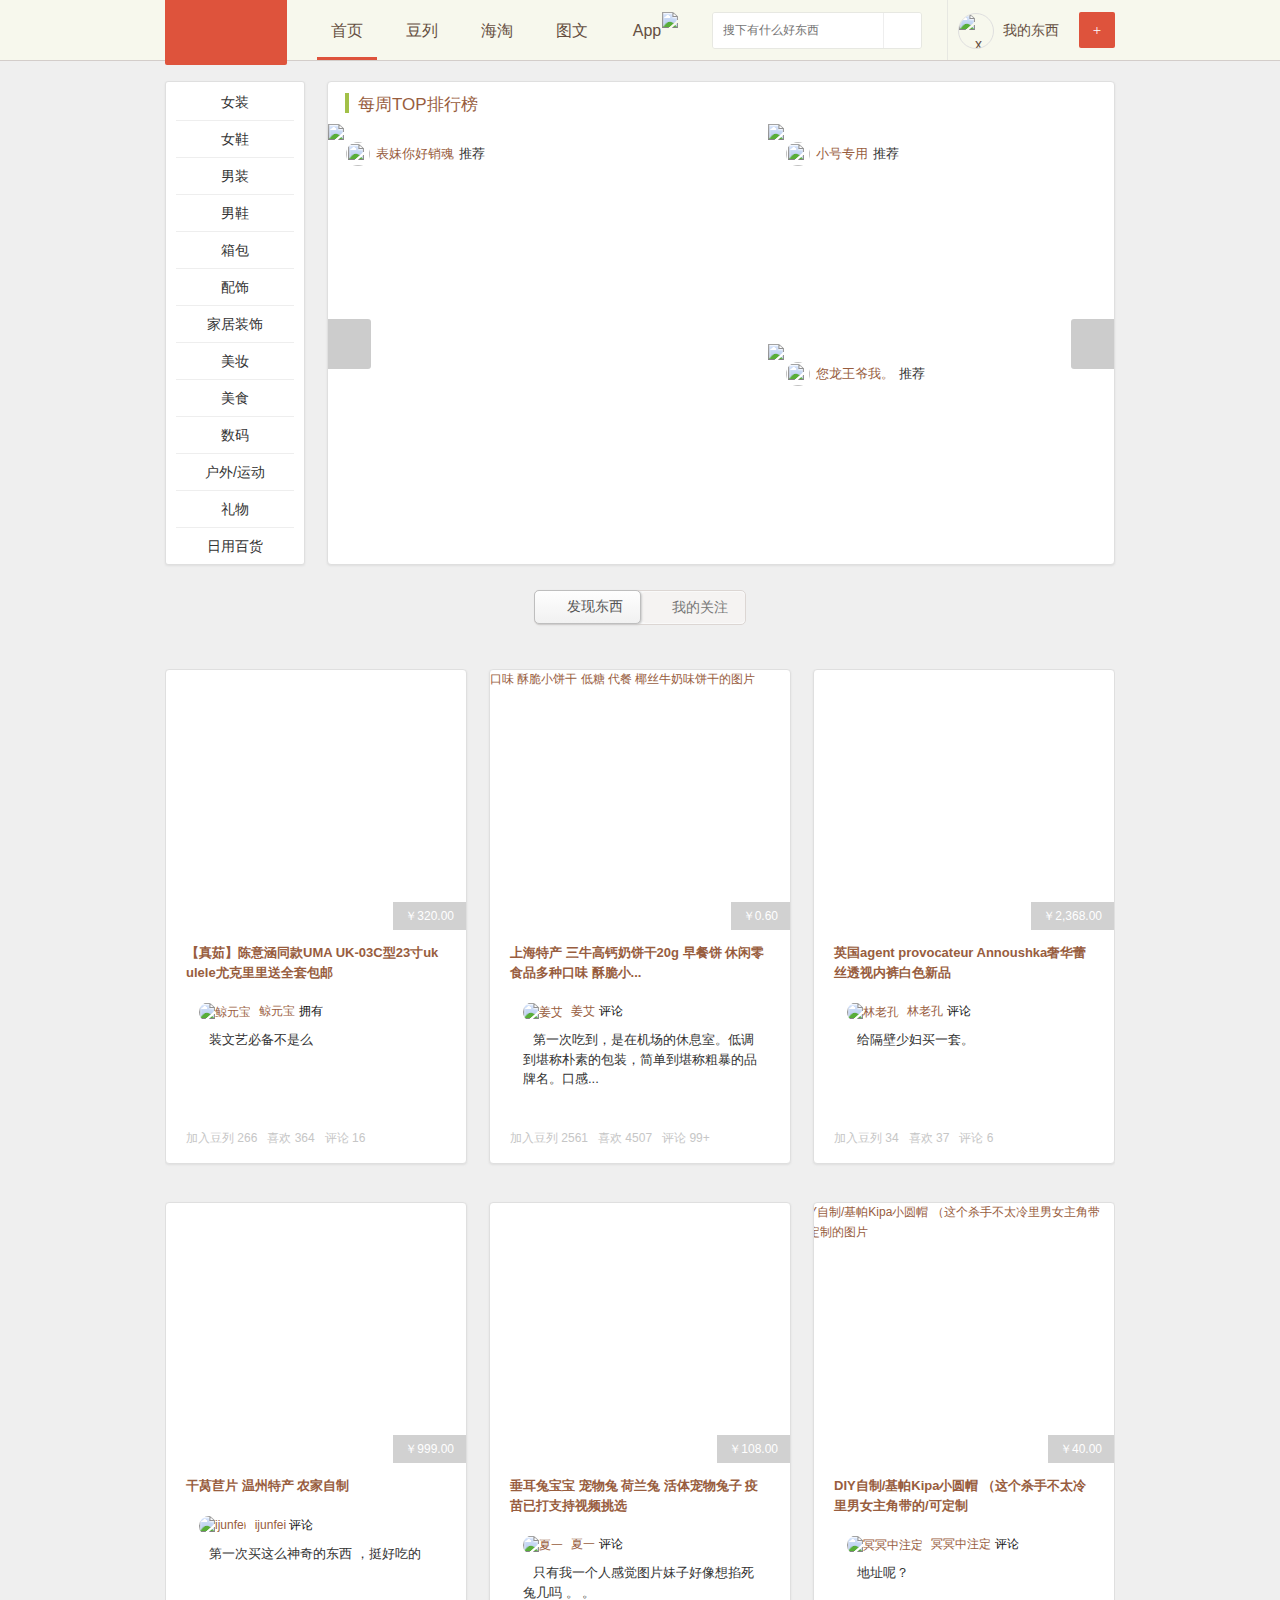
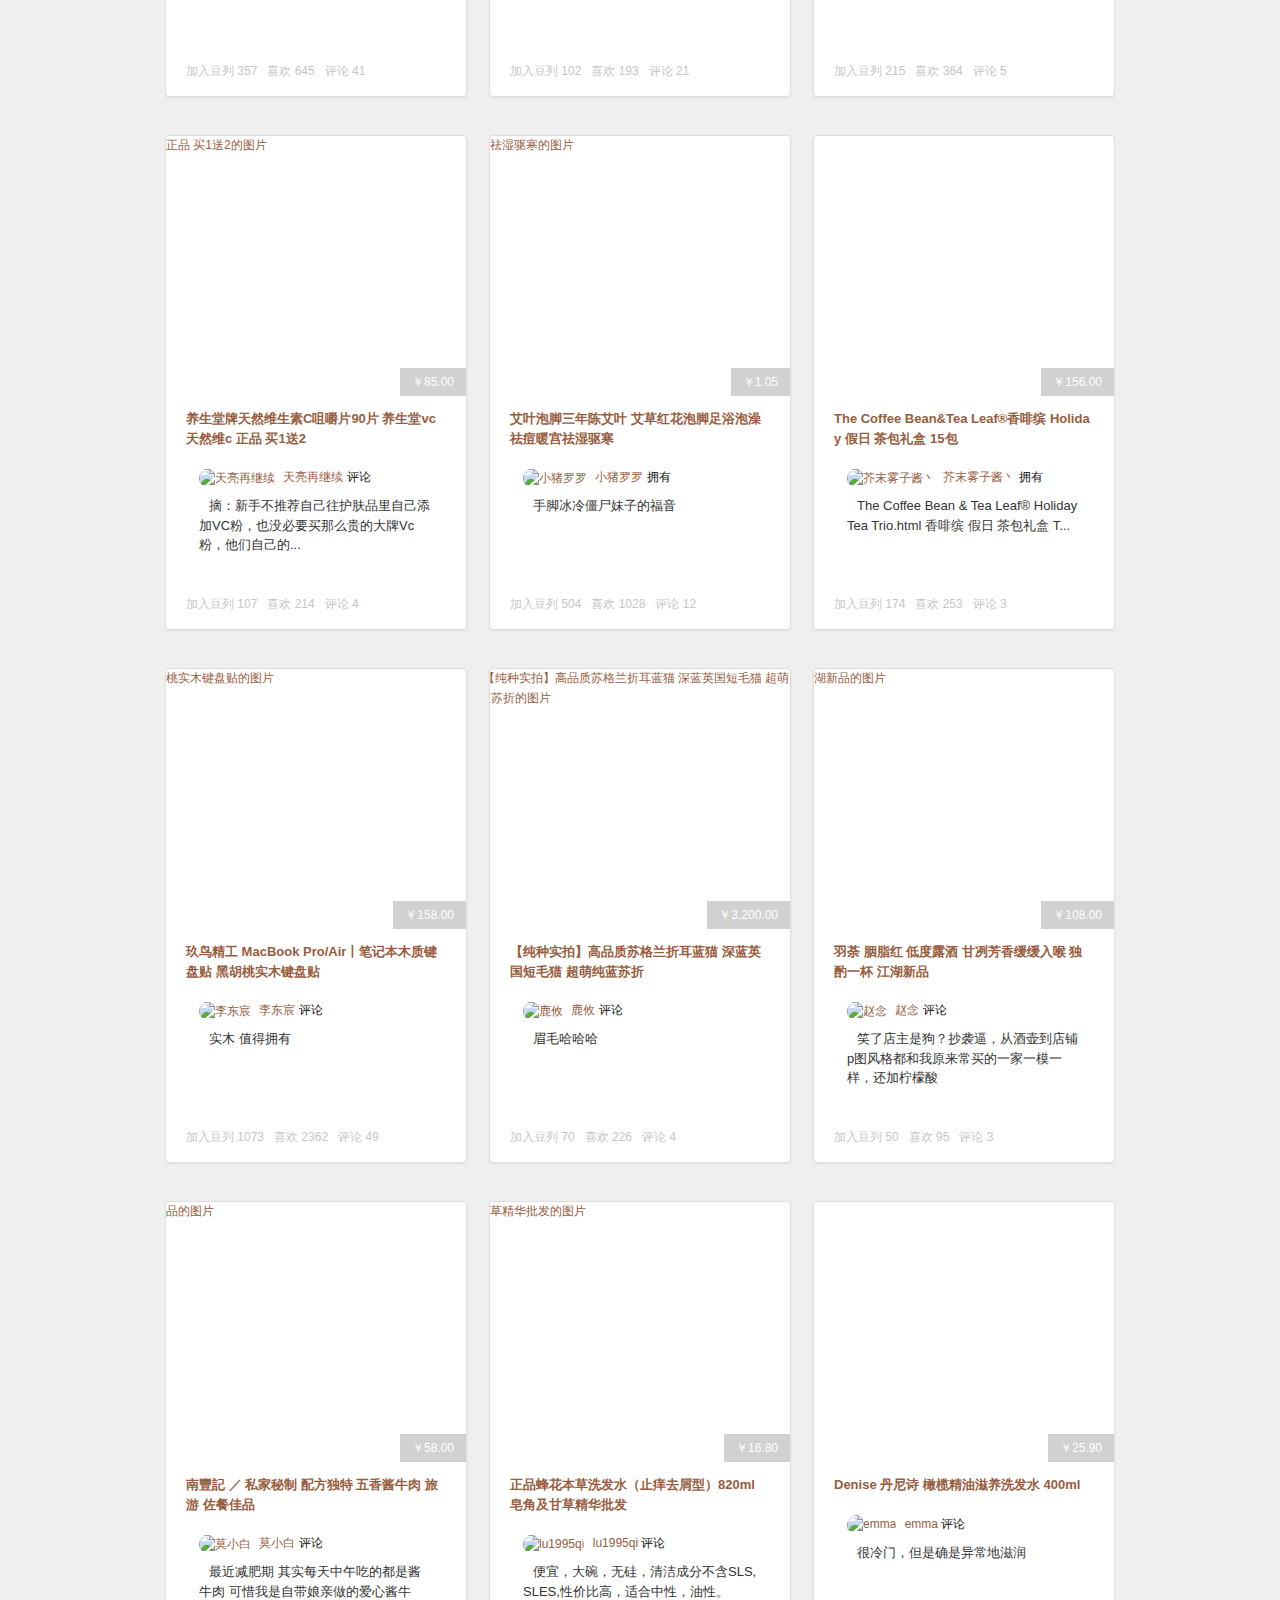
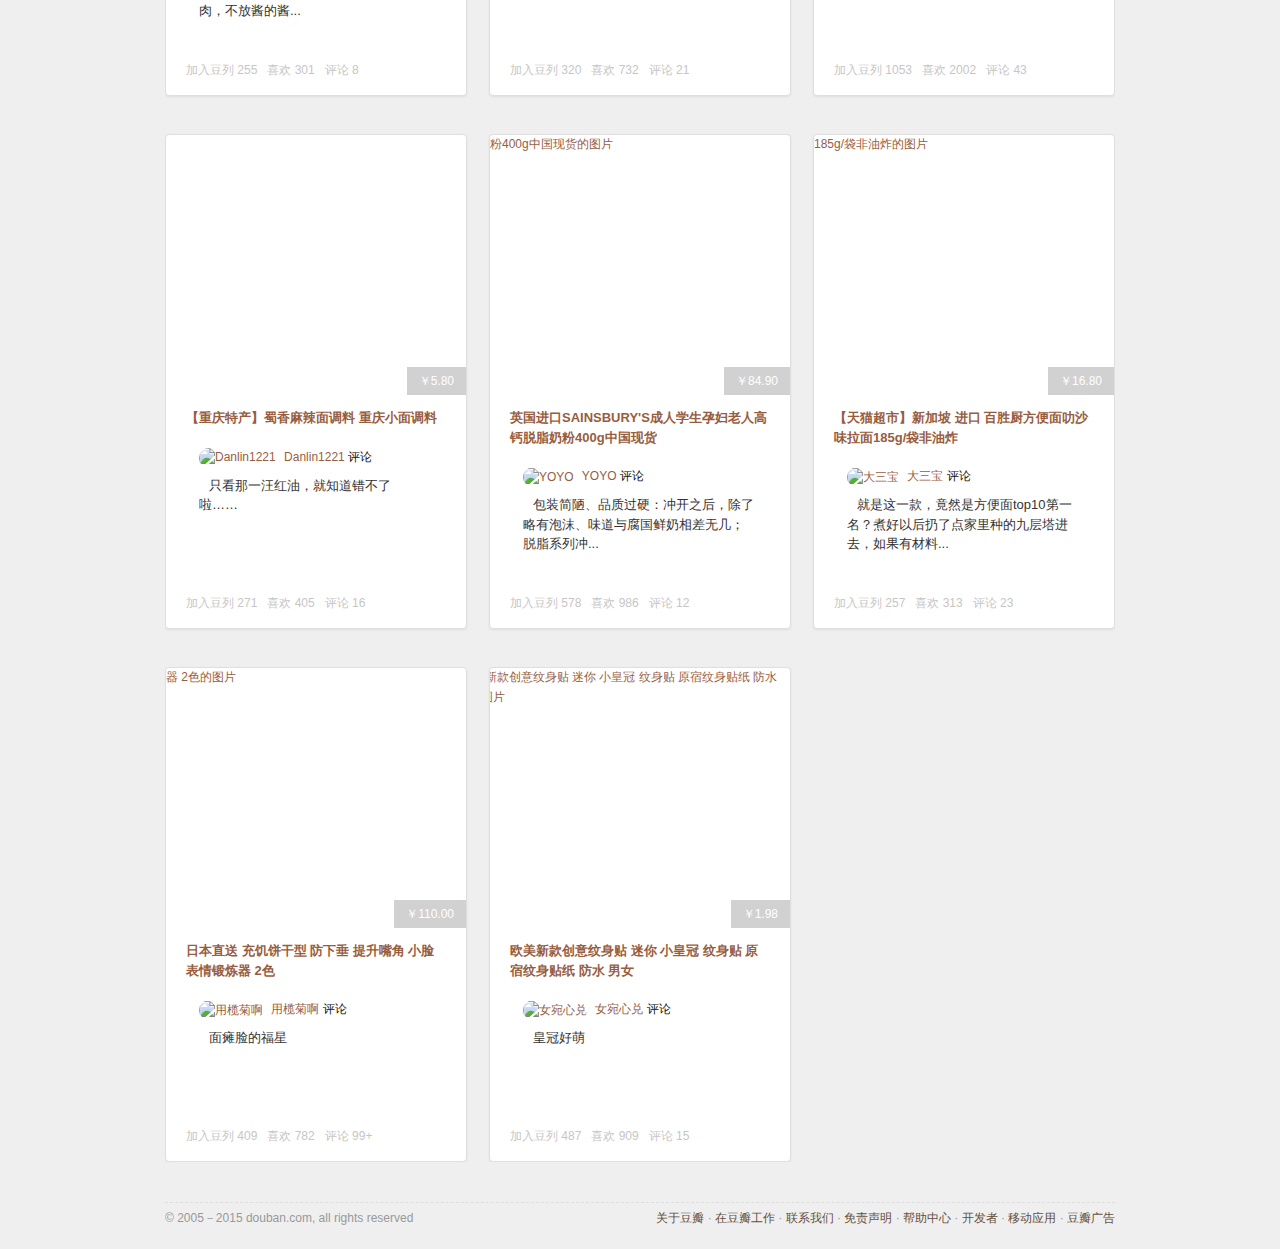
==== commit 59adb2be: "首页静态页面基本展示没有问题。" ====
--- a/index.html
+++ b/index.html
@@ -5,6 +5,7 @@
     <title>陶陶罐罐首页</title>
     <link rel="stylesheet" href="./css/_init_.css">
     <link rel="stylesheet" href="./css/common.css">
+    <link rel="stylesheet" href="./css/index.css">
 </head>
 <body>
 <div id="db-nav-commodity" class="nav">
@@ -80,7 +81,7 @@
                         </a>
                     </li>
                     <li class="nav-misc-item enterances">
-                        <span class="more-enterances"></span>
+                        <span class="more-enterances">+</span>
                         <div class="publish-enterances-wrap">
                             <ul class="publish-enterances">
                                 <li><a href="http://dongxi.douban.com/show/create" rel="nofollow"><i class="icon ilmenicon-story"></i>发布东西</a></li>
@@ -95,5 +96,3136 @@
         </div>
     </div>
 </div>
+
+
+
+
+
+<div id="wrapper">
+
+
+
+    <div id="content">
+
+        <div class="grid-16-8 clearfix">
+
+
+            <div class="article">
+
+
+
+
+
+
+
+
+
+
+
+
+
+
+
+
+
+                <div class="home-recommend">
+                    <div class="home-recommend-col1">
+
+
+
+
+                        <div class="dx-nav">
+                            <div class="bd">
+                                <ul>
+                                    <li><a href="http://dongxi.douban.com/category/nvzhuang/">女装</a></li>
+                                    <li><a href="http://dongxi.douban.com/category/nvxie/">女鞋</a></li>
+                                    <li><a href="http://dongxi.douban.com/category/nanzhuang/">男装</a></li>
+                                    <li><a href="http://dongxi.douban.com/category/nanxie/">男鞋</a></li>
+                                    <li><a href="http://dongxi.douban.com/category/xiangbao/">箱包</a></li>
+                                    <li><a href="http://dongxi.douban.com/category/peishi/">配饰</a></li>
+                                    <li><a href="http://dongxi.douban.com/category/jiajuzhuangshi/">家居装饰</a></li>
+                                    <li><a href="http://dongxi.douban.com/category/meizhuang/">美妆</a></li>
+                                    <li><a href="http://dongxi.douban.com/category/meishi/">美食</a></li>
+                                    <li><a href="http://dongxi.douban.com/category/shuma/">数码</a></li>
+                                    <li><a href="http://dongxi.douban.com/category/huwai_yundong/">户外/运动</a></li>
+                                    <li><a href="http://dongxi.douban.com/category/liwu/">礼物</a></li>
+                                    <li><a href="http://dongxi.douban.com/category/riyongbaihuo/">日用百货</a></li>
+                                </ul>
+                            </div>
+                        </div>
+
+                    </div>
+
+
+
+
+
+
+
+
+
+                    <div class="main-promotion">
+                        <div class="promotion-info">
+                            <h1 class="promotion-banner-title">每周TOP排行榜</h1>
+                            <div class="page-indicator" style="visibility: visible;">
+                                <em class="current"></em><i class="ilmenicon-slash"></i><span class="total"></span>
+                            </div>
+                        </div>
+
+                        <div id="J_PromotionSlider" class="promotion-items-box">
+                            <div class="promotion-slider-box">
+                                <div style="position: relative; height: 440px; overflow: hidden;"><ul class="promotion-items slider-inner" style="position: relative; top: 0px; left: 0px; overflow: hidden; width: 3144px;">
+
+                                    <li class="item active" style="float: left;">
+
+
+
+
+
+
+                                        <div class="commodity-layout layout-0">
+                                            <ul class="commodity-items">
+
+                                                <li class="layout-item-B commodity-item">
+                                                    <a href="http://dongxi.douban.com/show/3622298/?r=8" target="_blank" title="BF14421 日本 MURUA 荻原桃子 复古金属白 松紧腰百褶半身裙">
+                                                        <img class="item-image" width="440" height="440" src="http://img6.douban.com/view/commodity_story_promotion/large/public/pa1bdbb7d7d194cc5aa11cf6d53ff8e30.jpg" alt="BF14421 日本 MURUA 荻原桃子 复古金属白 松紧腰百褶半身裙的图片">
+                                                    </a>
+                                                    <div class="author-box">
+                                                        <a target="_blank" class="author-avatar" href="http://dongxi.douban.com/people/redjar/?r=8">
+                                                            <img src="http://img3.douban.com/icon/u4547079-21.jpg" width="24" height="24" title="表妹你好销魂">
+                                                        </a>
+                                                        <a class="author-name" target="_blank" href="http://dongxi.douban.com/people/redjar/?r=8">
+                                                            表妹你好销魂
+                                                        </a>
+                                                        <span>推荐</span>
+                                                    </div>
+                                                    <div class="story-box">
+                                                        <a href="http://dongxi.douban.com/show/3622298/?r=8" target="_blank">
+                                                            <div class="story-info">
+                        <span class="story-title">
+                                【TOP 10】复古金属白松紧...
+                        </span>
+                                                                <span class="story-item-price">￥119.00</span>
+                                                            </div>
+                                                        </a>
+                                                    </div>
+                                                </li>
+
+                                                <li class="layout-item-A commodity-item">
+                                                    <a href="http://dongxi.douban.com/show/3634905/?r=8" target="_blank" title="Aliya/巧克力马卡龙雪糕纯银创意耳钉好玩有趣个性饰品礼物可爱">
+                                                        <img class="item-image" width="346" height="220" src="http://img6.douban.com/view/commodity_story_promotion/large/public/pa346793b35504524a9aa6d34c5fd9db9.jpg" alt="Aliya/巧克力马卡龙雪糕纯银创意耳钉好玩有趣个性饰品礼物可爱的图片">
+                                                    </a>
+                                                    <div class="author-box">
+                                                        <a target="_blank" class="author-avatar" href="http://dongxi.douban.com/people/121217676/?r=8">
+                                                            <img src="http://img3.douban.com/icon/u121217676-3.jpg" width="24" height="24" title="小号专用">
+                                                        </a>
+                                                        <a class="author-name" target="_blank" href="http://dongxi.douban.com/people/121217676/?r=8">
+                                                            小号专用
+                                                        </a>
+                                                        <span>推荐</span>
+                                                    </div>
+                                                    <div class="story-box">
+                                                        <a href="http://dongxi.douban.com/show/3634905/?r=8" target="_blank">
+                                                            <div class="story-info">
+                        <span class="story-title">
+                                【TOP 5】巧克力马卡龙雪...
+                        </span>
+                                                                <span class="story-item-price">￥25.00</span>
+                                                            </div>
+                                                        </a>
+                                                    </div>
+                                                </li>
+
+                                                <li class="layout-item-A commodity-item">
+                                                    <a href="http://dongxi.douban.com/show/3624878/?r=8" target="_blank" title="秘密花园:一本探索奇境的手绘涂色书">
+                                                        <img class="item-image" width="346" height="220" src="http://img6.douban.com/view/commodity_story_promotion/large/public/pe0947349666e4f59ade76dbfef831e76.jpg" alt="秘密花园:一本探索奇境的手绘涂色书的图片">
+                                                    </a>
+                                                    <div class="author-box">
+                                                        <a target="_blank" class="author-avatar" href="http://dongxi.douban.com/people/62193150/?r=8">
+                                                            <img src="http://img3.douban.com/icon/u62193150-14.jpg" width="24" height="24" title="您龙王爷我。">
+                                                        </a>
+                                                        <a class="author-name" target="_blank" href="http://dongxi.douban.com/people/62193150/?r=8">
+                                                            您龙王爷我。
+                                                        </a>
+                                                        <span>推荐</span>
+                                                    </div>
+                                                    <div class="story-box">
+                                                        <a href="http://dongxi.douban.com/show/3624878/?r=8" target="_blank">
+                                                            <div class="story-info">
+                        <span class="story-title">
+                                【TOP 12】南秘密花园:一...
+                        </span>
+                                                                <span class="story-item-price">￥27.70</span>
+                                                            </div>
+                                                        </a>
+                                                    </div>
+                                                </li>
+                                            </ul>
+                                        </div>
+                                    </li>
+                                    <li class="item" style="float: left;">
+
+
+
+
+
+
+                                        <div class="commodity-layout layout-0">
+                                            <ul class="commodity-items">
+
+                                                <li class="layout-item-B commodity-item">
+                                                    <a href="http://dongxi.douban.com/show/3631185/?r=8" target="_blank" title="原创设计师日系复古15新品男士灯芯绒工装短裤休闲裤子潮 K15">
+                                                        <img class="item-image" width="440" height="440" src="http://img6.douban.com/view/commodity_story_promotion/large/public/p3be00851f5d54f9bb61269c13e689880.jpg" alt="原创设计师日系复古15新品男士灯芯绒工装短裤休闲裤子潮 K15的图片">
+                                                    </a>
+                                                    <div class="author-box">
+                                                        <a target="_blank" class="author-avatar" href="http://dongxi.douban.com/people/117997113/?r=8">
+                                                            <img src="http://img3.douban.com/icon/u117997113-1.jpg" width="24" height="24" title="Mad_土">
+                                                        </a>
+                                                        <a class="author-name" target="_blank" href="http://dongxi.douban.com/people/117997113/?r=8">
+                                                            Mad_土
+                                                        </a>
+                                                        <span>推荐</span>
+                                                    </div>
+                                                    <div class="story-box">
+                                                        <a href="http://dongxi.douban.com/show/3631185/?r=8" target="_blank">
+                                                            <div class="story-info">
+                        <span class="story-title">
+                                【TOP 6】日系复古男士灯...
+                        </span>
+                                                                <span class="story-item-price">￥98.70</span>
+                                                            </div>
+                                                        </a>
+                                                    </div>
+                                                </li>
+
+                                                <li class="layout-item-A commodity-item">
+                                                    <a href="http://dongxi.douban.com/show/3619777/?r=8" target="_blank" title="富勒MK850 无线键盘鼠标套装 超薄 无线键鼠套装 无声静音 套件">
+                                                        <img class="item-image" width="346" height="220" src="http://img6.douban.com/view/commodity_story_promotion/large/public/p0660a4c8ccd04a6c965f63ac211f5329.jpg" alt="富勒MK850 无线键盘鼠标套装 超薄 无线键鼠套装 无声静音 套件的图片">
+                                                    </a>
+                                                    <div class="author-box">
+                                                        <a target="_blank" class="author-avatar" href="http://dongxi.douban.com/people/mynatto/?r=8">
+                                                            <img src="http://img3.douban.com/icon/u80854700-3.jpg" width="24" height="24" title="纳豆先森">
+                                                        </a>
+                                                        <a class="author-name" target="_blank" href="http://dongxi.douban.com/people/mynatto/?r=8">
+                                                            纳豆先森
+                                                        </a>
+                                                        <span>推荐</span>
+                                                    </div>
+                                                    <div class="story-box">
+                                                        <a href="http://dongxi.douban.com/show/3619777/?r=8" target="_blank">
+                                                            <div class="story-info">
+                        <span class="story-title">
+                                【TOP 3】富勒MK850 无线...
+                        </span>
+                                                                <span class="story-item-price">￥69.00</span>
+                                                            </div>
+                                                        </a>
+                                                    </div>
+                                                </li>
+
+                                                <li class="layout-item-A commodity-item">
+                                                    <a href="http://dongxi.douban.com/show/3643438/?r=8" target="_blank" title="华美聚合物移动电源超薄充电宝卡片式带线智能手机迷你充电宝通用">
+                                                        <img class="item-image" width="346" height="220" src="http://img6.douban.com/view/commodity_story_promotion/large/public/p0ea629c4e6ed4fe29a1c42197897a1c0.jpg" alt="华美聚合物移动电源超薄充电宝卡片式带线智能手机迷你充电宝通用的图片">
+                                                    </a>
+                                                    <div class="author-box">
+                                                        <a target="_blank" class="author-avatar" href="http://dongxi.douban.com/people/mynatto/?r=8">
+                                                            <img src="http://img3.douban.com/icon/u80854700-3.jpg" width="24" height="24" title="纳豆先森">
+                                                        </a>
+                                                        <a class="author-name" target="_blank" href="http://dongxi.douban.com/people/mynatto/?r=8">
+                                                            纳豆先森
+                                                        </a>
+                                                        <span>推荐</span>
+                                                    </div>
+                                                    <div class="story-box">
+                                                        <a href="http://dongxi.douban.com/show/3643438/?r=8" target="_blank">
+                                                            <div class="story-info">
+                        <span class="story-title">
+                                【TOP 7】超薄充电宝
+                        </span>
+                                                                <span class="story-item-price">￥69.90</span>
+                                                            </div>
+                                                        </a>
+                                                    </div>
+                                                </li>
+                                            </ul>
+                                        </div>
+                                    </li>
+                                    <li class="item" style="float: left;">
+
+
+
+
+
+
+                                        <div class="commodity-layout layout-0">
+                                            <ul class="commodity-items">
+
+                                                <li class="layout-item-B commodity-item">
+                                                    <a href="http://dongxi.douban.com/show/3631928/?r=8" target="_blank" title="欧式简约 异形水杯餐盘大碗套装">
+                                                        <img class="item-image" width="440" height="440" src="http://img6.douban.com/view/commodity_story_promotion/large/public/pcee89925f53342739eb31a2dc43fb822.jpg" alt="欧式简约 异形水杯餐盘大碗套装的图片">
+                                                    </a>
+                                                    <div class="author-box">
+                                                        <a target="_blank" class="author-avatar" href="http://dongxi.douban.com/people/bearia/?r=8">
+                                                            <img src="http://img3.douban.com/icon/u2767282-41.jpg" width="24" height="24" title="白乐寒">
+                                                        </a>
+                                                        <a class="author-name" target="_blank" href="http://dongxi.douban.com/people/bearia/?r=8">
+                                                            白乐寒
+                                                        </a>
+                                                        <span>推荐</span>
+                                                    </div>
+                                                    <div class="story-box">
+                                                        <a href="http://dongxi.douban.com/show/3631928/?r=8" target="_blank">
+                                                            <div class="story-info">
+                        <span class="story-title">
+                                【TOP 11】异形水杯餐盘大...
+                        </span>
+                                                                <span class="story-item-price">￥16.00</span>
+                                                            </div>
+                                                        </a>
+                                                    </div>
+                                                </li>
+
+                                                <li class="layout-item-A commodity-item">
+                                                    <a href="http://dongxi.douban.com/show/3625424/?r=8" target="_blank" title="最萌牛奶味香水 香草奶香 奶糖味 女士香可爱少女甜香水 10ML">
+                                                        <img class="item-image" width="346" height="220" src="http://img6.douban.com/view/commodity_story_promotion/large/public/pa16478c97b224f159fc47354095d74b0.jpg" alt="最萌牛奶味香水 香草奶香 奶糖味 女士香可爱少女甜香水 10ML的图片">
+                                                    </a>
+                                                    <div class="author-box">
+                                                        <a target="_blank" class="author-avatar" href="http://dongxi.douban.com/people/69274846/?r=8">
+                                                            <img src="http://img3.douban.com/icon/u69274846-6.jpg" width="24" height="24" title="大喵">
+                                                        </a>
+                                                        <a class="author-name" target="_blank" href="http://dongxi.douban.com/people/69274846/?r=8">
+                                                            大喵
+                                                        </a>
+                                                        <span>推荐</span>
+                                                    </div>
+                                                    <div class="story-box">
+                                                        <a href="http://dongxi.douban.com/show/3625424/?r=8" target="_blank">
+                                                            <div class="story-info">
+                        <span class="story-title">
+                                【TOP 1】最萌牛奶味香水 ...
+                        </span>
+                                                                <span class="story-item-price">￥18.05</span>
+                                                            </div>
+                                                        </a>
+                                                    </div>
+                                                </li>
+
+                                                <li class="layout-item-A commodity-item">
+                                                    <a href="http://dongxi.douban.com/show/3635594/?r=8" target="_blank" title="科伊斯北欧风情抱枕厚实棉麻几何鹿头靠枕沙发靠垫藤椅咖啡店腰枕">
+                                                        <img class="item-image" width="346" height="220" src="http://img6.douban.com/view/commodity_story_promotion/large/public/p3aff1b9d9fc64b46a8cdd962d7e36c7f.jpg" alt="科伊斯北欧风情抱枕厚实棉麻几何鹿头靠枕沙发靠垫藤椅咖啡店腰枕的图片">
+                                                    </a>
+                                                    <div class="author-box">
+                                                        <a target="_blank" class="author-avatar" href="http://dongxi.douban.com/people/63159177/?r=8">
+                                                            <img src="http://img3.douban.com/icon/u63159177-3.jpg" width="24" height="24" title="餖餖餖餖瓣">
+                                                        </a>
+                                                        <a class="author-name" target="_blank" href="http://dongxi.douban.com/people/63159177/?r=8">
+                                                            餖餖餖餖瓣
+                                                        </a>
+                                                        <span>推荐</span>
+                                                    </div>
+                                                    <div class="story-box">
+                                                        <a href="http://dongxi.douban.com/show/3635594/?r=8" target="_blank">
+                                                            <div class="story-info">
+                        <span class="story-title">
+                                【TOP 4】几何鹿头靠枕
+                        </span>
+                                                                <span class="story-item-price">￥33.00</span>
+                                                            </div>
+                                                        </a>
+                                                    </div>
+                                                </li>
+                                            </ul>
+                                        </div>
+                                    </li>
+                                    <li class="item" style="float: left;">
+
+
+
+
+
+
+                                        <div class="commodity-layout layout-0">
+                                            <ul class="commodity-items">
+
+                                                <li class="layout-item-B commodity-item">
+                                                    <a href="http://dongxi.douban.com/show/3620229/?r=8" target="_blank" title="昆虫创意手工棒棒糖蝎子糖果蠕虫子棒棒糖比星空棒棒糖好生日礼物">
+                                                        <img class="item-image" width="440" height="440" src="http://img6.douban.com/view/commodity_story_promotion/large/public/p95dc093c10394447bfa67e675c2550e7.jpg" alt="昆虫创意手工棒棒糖蝎子糖果蠕虫子棒棒糖比星空棒棒糖好生日礼物的图片">
+                                                    </a>
+                                                    <div class="author-box">
+                                                        <a target="_blank" class="author-avatar" href="http://dongxi.douban.com/people/74985864/?r=8">
+                                                            <img src="http://img3.douban.com/icon/u74985864-3.jpg" width="24" height="24" title="伊丽莎白酱">
+                                                        </a>
+                                                        <a class="author-name" target="_blank" href="http://dongxi.douban.com/people/74985864/?r=8">
+                                                            伊丽莎白酱
+                                                        </a>
+                                                        <span>推荐</span>
+                                                    </div>
+                                                    <div class="story-box">
+                                                        <a href="http://dongxi.douban.com/show/3620229/?r=8" target="_blank">
+                                                            <div class="story-info">
+                        <span class="story-title">
+                                【TOP 8】昆虫创意手工棒棒糖
+                        </span>
+                                                                <span class="story-item-price">￥15.00</span>
+                                                            </div>
+                                                        </a>
+                                                    </div>
+                                                </li>
+
+                                                <li class="layout-item-A commodity-item">
+                                                    <a href="http://dongxi.douban.com/show/3628149/?r=8" target="_blank" title="SEIKO 日本 精工 船舶挂钟 22cm">
+                                                        <img class="item-image" width="346" height="220" src="http://img6.douban.com/view/commodity_story_promotion/large/public/p31706e9cf6e244378cd5fa38dd764a6d.jpg" alt="SEIKO 日本 精工 船舶挂钟 22cm的图片">
+                                                    </a>
+                                                    <div class="author-box">
+                                                        <a target="_blank" class="author-avatar" href="http://dongxi.douban.com/people/60458197/?r=8">
+                                                            <img src="http://img3.douban.com/icon/u60458197-22.jpg" width="24" height="24" title="再见道长">
+                                                        </a>
+                                                        <a class="author-name" target="_blank" href="http://dongxi.douban.com/people/60458197/?r=8">
+                                                            再见道长
+                                                        </a>
+                                                        <span>推荐</span>
+                                                    </div>
+                                                    <div class="story-box">
+                                                        <a href="http://dongxi.douban.com/show/3628149/?r=8" target="_blank">
+                                                            <div class="story-info">
+                        <span class="story-title">
+                                【TOP 9】日本精工船舶挂...
+                        </span>
+                                                                <span class="story-item-price">￥970.00</span>
+                                                            </div>
+                                                        </a>
+                                                    </div>
+                                                </li>
+
+                                                <li class="layout-item-A commodity-item">
+                                                    <a href="http://dongxi.douban.com/show/3643673/?r=8" target="_blank" title="美国原装进口象牙浮水香皂芦荟香型3块*90克270克IVORY SOAP-ALOE">
+                                                        <img class="item-image" width="346" height="220" src="http://img6.douban.com/view/commodity_story_promotion/large/public/pf9a76ceb7e9241f1996943d51d37d752.jpg" alt="美国原装进口象牙浮水香皂芦荟香型3块*90克270克IVORY SOAP-ALOE的图片">
+                                                    </a>
+                                                    <div class="author-box">
+                                                        <a target="_blank" class="author-avatar" href="http://dongxi.douban.com/people/36193600/?r=8">
+                                                            <img src="http://img3.douban.com/icon/u36193600-63.jpg" width="24" height="24" title="年上党怎么办">
+                                                        </a>
+                                                        <a class="author-name" target="_blank" href="http://dongxi.douban.com/people/36193600/?r=8">
+                                                            年上党怎么办
+                                                        </a>
+                                                        <span>推荐</span>
+                                                    </div>
+                                                    <div class="story-box">
+                                                        <a href="http://dongxi.douban.com/show/3643673/?r=8" target="_blank">
+                                                            <div class="story-info">
+                        <span class="story-title">
+                                【TOP 2】美国原装进口象...
+                        </span>
+                                                                <span class="story-item-price">￥20.00</span>
+                                                            </div>
+                                                        </a>
+                                                    </div>
+                                                </li>
+                                            </ul>
+                                        </div>
+                                    </li>
+                                </ul></div>
+                            </div>
+                            <div class="promotion-items-nav prev">
+                                <i class="icon"></i>
+                            </div>
+                            <div class="promotion-items-nav next">
+                                <i class="icon"></i>
+                            </div>
+                        </div>
+                    </div>
+
+
+
+
+                </div>
+
+                <div class="page-cate-title cate-rec">
+                    <span class="title-text">推荐</span>
+                    <div class="page-story-filter">
+                        <a class="btn-normal btn-explore-only checked" href="javascript:;">
+                            <i class="ilmenicon-view"></i>
+                            <span>发现东西</span>
+                        </a>
+                        <a class="btn-normal btn-subscribes-only" id="btn-subscribes-only" href="javascript:;">
+                            <i class="ilmenicon-staroutline"></i>
+                            <span>我的关注</span>
+                        </a>
+                    </div>
+                </div>
+
+
+
+
+
+
+
+
+
+
+
+
+
+
+                <div id="J_CardListBox" class="cardlist-wrap">
+                    <ul class="cardlist largecard">
+
+                        <li class="carditem card-story-large ">
+
+
+
+
+
+
+
+
+
+
+
+
+
+
+
+
+
+
+
+
+                            <div class="card-main">
+                                <div class="card-hd">
+
+
+                                    <a target="_blank" href="http://dongxi.douban.com/show/1188943/?r=J2" title="【真茹】陈意涵同款UMA UK-03C型23寸ukulele尤克里里送全套包邮">
+                                        <img class="story-image" width="300" height="400" src="http://img3.douban.com/view/commodity_story/mlarge/public/p3824573.jpg" alt="【真茹】陈意涵同款UMA UK-03C型23寸ukulele尤克里里送全套包邮的图片" style="margin-top:-70.0px;">
+                                    </a>
+
+                                    <span class="commodity-price">￥320.00</span>
+                                </div>
+                                <div class="card-bd">
+
+
+                                    <h2 class="story-title" title="【真茹】陈意涵同款UMA UK-03C型23寸ukulele尤克里里送全套包邮">
+                                        <a target="_blank" href="http://dongxi.douban.com/show/1188943/?r=J2">【真茹】陈意涵同款UMA UK-03C型23寸ukulele尤克里里送全套包邮</a>
+                                    </h2>
+
+                                    <div class="author-box">
+                                        <a class="author-avatar-link" href="http://dongxi.douban.com/people/70851367/">
+                                            <img width="24" height="24" src="http://img3.douban.com/icon/u70851367-3.jpg" alt="鲸元宝" title="鲸元宝">
+                                        </a>
+                                        <a href="http://dongxi.douban.com/people/70851367/">鲸元宝</a>&nbsp;拥有
+                                    </div>
+
+                                    <div class="story-quote">
+                                        <q class="quote">装文艺必备不是么</q>
+                                    </div>
+
+                                    <div class="story-info" data-eqid="1004358">
+
+
+                                        <ul class="stats-list">
+                                            <li class="doulist-count">加入豆列&nbsp;266</li>
+                                            <li class="like">喜欢&nbsp;364</li>
+                                            <li class="post">评论&nbsp;16</li>
+                                        </ul>
+                                    </div>
+                                </div>
+                            </div>
+
+
+
+                            <div class="card-extra">
+                                <div class="card-actions">
+
+
+
+
+                                    <a class="J_AddToDoulist btn-doulist" data-target-id="1188943" data-target-image="http://img6.douban.com/view/commodity_story/medium/public/p3824573.jpg" data-url="/j/show/1188943/collect" data-sync-to-mb="1" data-item-selector="$(this).closest(&quot;.carditem&quot;)" data-at-tips-shown="0" data-at-tips-url="http://www.douban.com/j/accounts/hidetip?kind=34&amp;show_to_all=Y&amp;data_type=html" href="javascript:void(0)">
+
+                                        加入豆列
+                                        <em class="count">266</em>
+                                    </a>
+
+
+
+
+
+                                    <a class="J_CommodityLikeBtn btn-carditem-like" href="javascript:void(0)" data-tid="1188943" data-tkind-url="show">
+                                        <span class="main"></span>
+                                        <em class="count">364</em>
+                                    </a>
+
+                                </div>
+
+
+                                <div class="card-dislike-btn">
+                                    <a class="J_CommodityDislikeBtn" data-id="1188943" data-kind="3090" data-ref="J2" href="javascript:;"></a>
+                                    <span class="card-dislike-tip">不感兴趣</span>
+                                </div>
+
+
+
+
+
+
+
+
+
+                            </div>
+
+
+
+
+
+
+
+
+
+
+
+                            <script>
+                                Dongxi.data.doulistBtn = {
+                                    doulists: [{"url":"http:\/\/dongxi.douban.com\/doulist\/3945662\/","id":"3945662","title":"餐具"}],
+                                    selectedId: '3945662'
+                                };
+                            </script>
+
+
+
+
+
+
+
+
+
+                        </li>
+                        <li class="carditem card-story-large ">
+
+
+
+
+
+
+
+
+
+
+
+
+
+
+
+
+
+
+
+
+                            <div class="card-main">
+                                <div class="card-hd">
+
+
+                                    <a target="_blank" href="http://dongxi.douban.com/show/2663347/?r=J2" title="上海特产 三牛高钙奶饼干20g  早餐饼 休闲零食品多种口味 酥脆小饼干 低糖 代餐 椰丝牛奶味饼干">
+                                        <img class="story-image" width="300" height="300" src="http://img6.douban.com/view/commodity_story/imedium/public/p11544668.jpg" alt="上海特产 三牛高钙奶饼干20g  早餐饼 休闲零食品多种口味 酥脆小饼干 低糖 代餐 椰丝牛奶味饼干的图片" style="margin-top:-20.0px;">
+                                    </a>
+
+                                    <span class="commodity-price">￥0.60</span>
+                                </div>
+                                <div class="card-bd">
+
+
+                                    <h2 class="story-title" title="上海特产 三牛高钙奶饼干20g  早餐饼 休闲零食品多种口味 酥脆小...">
+                                        <a target="_blank" href="http://dongxi.douban.com/show/2663347/?r=J2">上海特产 三牛高钙奶饼干20g  早餐饼 休闲零食品多种口味 酥脆小...</a>
+                                    </h2>
+
+                                    <div class="author-box">
+                                        <a class="author-avatar-link" href="http://dongxi.douban.com/people/4838106/">
+                                            <img width="24" height="24" src="http://img3.douban.com/icon/u4838106-4.jpg" alt="姜艾" title="姜艾">
+                                        </a>
+                                        <a href="http://dongxi.douban.com/people/4838106/">姜艾</a>&nbsp;评论
+                                    </div>
+
+                                    <div class="story-quote">
+                                        <q class="quote">第一次吃到，是在机场的休息室。低调到堪称朴素的包装，简单到堪称粗暴的品牌名。口感...</q>
+                                    </div>
+
+                                    <div class="story-info" data-eqid="2663347">
+
+
+                                        <ul class="stats-list">
+                                            <li class="doulist-count">加入豆列&nbsp;2561</li>
+                                            <li class="like">喜欢&nbsp;4507</li>
+                                            <li class="post">评论&nbsp;99+</li>
+                                        </ul>
+                                    </div>
+                                </div>
+                            </div>
+
+
+
+                            <div class="card-extra">
+                                <div class="card-actions">
+
+
+
+
+                                    <a class="J_AddToDoulist btn-doulist" data-target-id="2663347" data-target-image="http://img6.douban.com/view/commodity_story/medium/public/p11544668.jpg" data-url="/j/show/2663347/collect" data-sync-to-mb="1" data-item-selector="$(this).closest(&quot;.carditem&quot;)" data-at-tips-shown="0" data-at-tips-url="http://www.douban.com/j/accounts/hidetip?kind=34&amp;show_to_all=Y&amp;data_type=html" href="javascript:void(0)">
+
+                                        加入豆列
+                                        <em class="count">2561</em>
+                                    </a>
+
+
+
+
+
+                                    <a class="J_CommodityLikeBtn btn-carditem-like" href="javascript:void(0)" data-tid="2663347" data-tkind-url="show">
+                                        <span class="main"></span>
+                                        <em class="count">4507</em>
+                                    </a>
+
+                                </div>
+
+
+                                <div class="card-dislike-btn">
+                                    <a class="J_CommodityDislikeBtn" data-id="2663347" data-kind="3090" data-ref="J2" href="javascript:;"></a>
+                                    <span class="card-dislike-tip">不感兴趣</span>
+                                </div>
+
+
+
+
+
+
+
+
+
+                            </div>
+
+
+
+
+
+
+
+
+
+
+
+                            <script>
+                                Dongxi.data.doulistBtn = {
+                                    doulists: [{"url":"http:\/\/dongxi.douban.com\/doulist\/3945662\/","id":"3945662","title":"餐具"}],
+                                    selectedId: '3945662'
+                                };
+                            </script>
+
+
+
+
+
+
+
+
+
+                        </li>
+                        <li class="carditem card-story-large ">
+
+
+
+
+
+
+
+
+
+
+
+
+
+
+
+
+
+
+
+
+                            <div class="card-main">
+                                <div class="card-hd">
+
+
+                                    <a target="_blank" href="http://dongxi.douban.com/show/3356631/?r=rT" title="英国agent provocateur Annoushka奢华蕾丝透视内裤白色新品">
+                                        <img class="story-image" width="300" height="383" src="http://img6.douban.com/view/commodity_story/mlarge/public/p13736580.jpg" alt="英国agent provocateur Annoushka奢华蕾丝透视内裤白色新品的图片" style="margin-top:-61.5px;">
+                                    </a>
+
+                                    <span class="commodity-price">￥2,368.00</span>
+                                </div>
+                                <div class="card-bd">
+
+
+                                    <h2 class="story-title" title="英国agent provocateur Annoushka奢华蕾丝透视内裤白色新品">
+                                        <a target="_blank" href="http://dongxi.douban.com/show/3356631/?r=rT">英国agent provocateur Annoushka奢华蕾丝透视内裤白色新品</a>
+                                    </h2>
+
+                                    <div class="author-box">
+                                        <a class="author-avatar-link" href="http://dongxi.douban.com/people/41414343/">
+                                            <img width="24" height="24" src="http://img3.douban.com/icon/u41414343-6.jpg" alt="林老孔" title="林老孔">
+                                        </a>
+                                        <a href="http://dongxi.douban.com/people/41414343/">林老孔</a>&nbsp;评论
+                                    </div>
+
+                                    <div class="story-quote">
+                                        <q class="quote">给隔壁少妇买一套。</q>
+                                    </div>
+
+                                    <div class="story-info" data-eqid="3356631">
+
+
+                                        <ul class="stats-list">
+                                            <li class="doulist-count">加入豆列&nbsp;34</li>
+                                            <li class="like">喜欢&nbsp;37</li>
+                                            <li class="post">评论&nbsp;6</li>
+                                        </ul>
+                                    </div>
+                                </div>
+                            </div>
+
+
+
+                            <div class="card-extra">
+                                <div class="card-actions">
+
+
+
+
+                                    <a class="J_AddToDoulist btn-doulist" data-target-id="3356631" data-target-image="http://img6.douban.com/view/commodity_story/medium/public/p13736580.jpg" data-url="/j/show/3356631/collect" data-sync-to-mb="1" data-item-selector="$(this).closest(&quot;.carditem&quot;)" data-at-tips-shown="0" data-at-tips-url="http://www.douban.com/j/accounts/hidetip?kind=34&amp;show_to_all=Y&amp;data_type=html" href="javascript:void(0)">
+
+                                        加入豆列
+                                        <em class="count">34</em>
+                                    </a>
+
+
+
+
+
+                                    <a class="J_CommodityLikeBtn btn-carditem-like" href="javascript:void(0)" data-tid="3356631" data-tkind-url="show">
+                                        <span class="main"></span>
+                                        <em class="count">37</em>
+                                    </a>
+
+                                </div>
+
+
+                                <div class="card-dislike-btn">
+                                    <a class="J_CommodityDislikeBtn" data-id="3356631" data-kind="3090" data-ref="rT" href="javascript:;"></a>
+                                    <span class="card-dislike-tip">不感兴趣</span>
+                                </div>
+
+
+
+
+
+
+
+
+
+                            </div>
+
+
+
+
+
+
+
+
+
+
+
+                            <script>
+                                Dongxi.data.doulistBtn = {
+                                    doulists: [{"url":"http:\/\/dongxi.douban.com\/doulist\/3945662\/","id":"3945662","title":"餐具"}],
+                                    selectedId: '3945662'
+                                };
+                            </script>
+
+
+
+
+
+
+
+
+
+                        </li>
+                        <li class="carditem card-story-large ">
+
+
+
+
+
+
+
+
+
+
+
+
+
+
+
+
+
+
+
+
+                            <div class="card-main">
+                                <div class="card-hd">
+
+
+                                    <a target="_blank" href="http://dongxi.douban.com/show/2601778/?r=J2" title="干莴苣片 温州特产 农家自制">
+                                        <img class="story-image" width="300" height="300" src="http://img6.douban.com/view/commodity_story/imedium/public/p11308315.jpg" alt="干莴苣片 温州特产 农家自制的图片" style="margin-top:-20.0px;">
+                                    </a>
+
+                                    <span class="commodity-price">￥999.00</span>
+                                </div>
+                                <div class="card-bd">
+
+
+                                    <h2 class="story-title" title="干莴苣片 温州特产 农家自制">
+                                        <a target="_blank" href="http://dongxi.douban.com/show/2601778/?r=J2">干莴苣片 温州特产 农家自制</a>
+                                    </h2>
+
+                                    <div class="author-box">
+                                        <a class="author-avatar-link" href="http://dongxi.douban.com/people/60647682/">
+                                            <img width="24" height="24" src="http://img3.douban.com/icon/u60647682-4.jpg" alt="ijunfei" title="ijunfei">
+                                        </a>
+                                        <a href="http://dongxi.douban.com/people/60647682/">ijunfei</a>&nbsp;评论
+                                    </div>
+
+                                    <div class="story-quote">
+                                        <q class="quote">第一次买这么神奇的东西 ，挺好吃的</q>
+                                    </div>
+
+                                    <div class="story-info" data-eqid="2601778">
+
+
+                                        <ul class="stats-list">
+                                            <li class="doulist-count">加入豆列&nbsp;357</li>
+                                            <li class="like">喜欢&nbsp;645</li>
+                                            <li class="post">评论&nbsp;41</li>
+                                        </ul>
+                                    </div>
+                                </div>
+                            </div>
+
+
+
+                            <div class="card-extra">
+                                <div class="card-actions">
+
+
+
+
+                                    <a class="J_AddToDoulist btn-doulist" data-target-id="2601778" data-target-image="http://img6.douban.com/view/commodity_story/medium/public/p11308315.jpg" data-url="/j/show/2601778/collect" data-sync-to-mb="1" data-item-selector="$(this).closest(&quot;.carditem&quot;)" data-at-tips-shown="0" data-at-tips-url="http://www.douban.com/j/accounts/hidetip?kind=34&amp;show_to_all=Y&amp;data_type=html" href="javascript:void(0)">
+
+                                        加入豆列
+                                        <em class="count">357</em>
+                                    </a>
+
+
+
+
+
+                                    <a class="J_CommodityLikeBtn btn-carditem-like" href="javascript:void(0)" data-tid="2601778" data-tkind-url="show">
+                                        <span class="main"></span>
+                                        <em class="count">645</em>
+                                    </a>
+
+                                </div>
+
+
+                                <div class="card-dislike-btn">
+                                    <a class="J_CommodityDislikeBtn" data-id="2601778" data-kind="3090" data-ref="J2" href="javascript:;"></a>
+                                    <span class="card-dislike-tip">不感兴趣</span>
+                                </div>
+
+
+
+
+
+
+
+
+
+                            </div>
+
+
+
+
+
+
+
+
+
+
+
+                            <script>
+                                Dongxi.data.doulistBtn = {
+                                    doulists: [{"url":"http:\/\/dongxi.douban.com\/doulist\/3945662\/","id":"3945662","title":"餐具"}],
+                                    selectedId: '3945662'
+                                };
+                            </script>
+
+
+
+
+
+
+
+
+
+                        </li>
+                        <li class="carditem card-story-large ">
+
+
+
+
+
+
+
+
+
+
+
+
+
+
+
+
+
+
+
+
+                            <div class="card-main">
+                                <div class="card-hd">
+
+
+                                    <a target="_blank" href="http://dongxi.douban.com/show/1638573/?r=J2" title="垂耳兔宝宝 宠物兔 荷兰兔 活体宠物兔子 疫苗已打支持视频挑选">
+                                        <img class="story-image" width="300" height="399" src="http://img4.douban.com/view/commodity_story/mlarge/public/p7911619.jpg" alt="垂耳兔宝宝 宠物兔 荷兰兔 活体宠物兔子 疫苗已打支持视频挑选的图片" style="margin-top:-69.5px;">
+                                    </a>
+
+                                    <span class="commodity-price">￥108.00</span>
+                                </div>
+                                <div class="card-bd">
+
+
+                                    <h2 class="story-title" title="垂耳兔宝宝 宠物兔 荷兰兔 活体宠物兔子 疫苗已打支持视频挑选">
+                                        <a target="_blank" href="http://dongxi.douban.com/show/1638573/?r=J2">垂耳兔宝宝 宠物兔 荷兰兔 活体宠物兔子 疫苗已打支持视频挑选</a>
+                                    </h2>
+
+                                    <div class="author-box">
+                                        <a class="author-avatar-link" href="http://dongxi.douban.com/people/62536958/">
+                                            <img width="24" height="24" src="http://img3.douban.com/icon/u62536958-1.jpg" alt="夏一" title="夏一">
+                                        </a>
+                                        <a href="http://dongxi.douban.com/people/62536958/">夏一</a>&nbsp;评论
+                                    </div>
+
+                                    <div class="story-quote">
+                                        <q class="quote">只有我一个人感觉图片妹子好像想掐死兔几吗 。 。</q>
+                                    </div>
+
+                                    <div class="story-info" data-eqid="1638573">
+
+
+                                        <ul class="stats-list">
+                                            <li class="doulist-count">加入豆列&nbsp;102</li>
+                                            <li class="like">喜欢&nbsp;193</li>
+                                            <li class="post">评论&nbsp;21</li>
+                                        </ul>
+                                    </div>
+                                </div>
+                            </div>
+
+
+
+                            <div class="card-extra">
+                                <div class="card-actions">
+
+
+
+
+                                    <a class="J_AddToDoulist btn-doulist" data-target-id="1638573" data-target-image="http://img6.douban.com/view/commodity_story/medium/public/p7911619.jpg" data-url="/j/show/1638573/collect" data-sync-to-mb="1" data-item-selector="$(this).closest(&quot;.carditem&quot;)" data-at-tips-shown="0" data-at-tips-url="http://www.douban.com/j/accounts/hidetip?kind=34&amp;show_to_all=Y&amp;data_type=html" href="javascript:void(0)">
+
+                                        加入豆列
+                                        <em class="count">102</em>
+                                    </a>
+
+
+
+
+
+                                    <a class="J_CommodityLikeBtn btn-carditem-like" href="javascript:void(0)" data-tid="1638573" data-tkind-url="show">
+                                        <span class="main"></span>
+                                        <em class="count">193</em>
+                                    </a>
+
+                                </div>
+
+
+                                <div class="card-dislike-btn">
+                                    <a class="J_CommodityDislikeBtn" data-id="1638573" data-kind="3090" data-ref="J2" href="javascript:;"></a>
+                                    <span class="card-dislike-tip">不感兴趣</span>
+                                </div>
+
+
+
+
+
+
+
+
+
+                            </div>
+
+
+
+
+
+
+
+
+
+
+
+                            <script>
+                                Dongxi.data.doulistBtn = {
+                                    doulists: [{"url":"http:\/\/dongxi.douban.com\/doulist\/3945662\/","id":"3945662","title":"餐具"}],
+                                    selectedId: '3945662'
+                                };
+                            </script>
+
+
+
+
+
+
+
+
+
+                        </li>
+                        <li class="carditem card-story-large ">
+
+
+
+
+
+
+
+
+
+
+
+
+
+
+
+
+
+
+
+
+                            <div class="card-main">
+                                <div class="card-hd">
+
+
+                                    <a target="_blank" href="http://dongxi.douban.com/show/1986692/?r=J2" title="DIY自制/基帕Kipa小圆帽 （这个杀手不太冷里男女主角带的/可定制">
+                                        <img class="story-image" width="366" height="260" src="http://img6.douban.com/view/commodity_story/mlarge/public/p9081799.jpg" alt="DIY自制/基帕Kipa小圆帽 （这个杀手不太冷里男女主角带的/可定制的图片" style="margin-left:-33.0px;">
+                                    </a>
+
+                                    <span class="commodity-price">￥40.00</span>
+                                </div>
+                                <div class="card-bd">
+
+
+                                    <h2 class="story-title" title="DIY自制/基帕Kipa小圆帽 （这个杀手不太冷里男女主角带的/可定制">
+                                        <a target="_blank" href="http://dongxi.douban.com/show/1986692/?r=J2">DIY自制/基帕Kipa小圆帽 （这个杀手不太冷里男女主角带的/可定制</a>
+                                    </h2>
+
+                                    <div class="author-box">
+                                        <a class="author-avatar-link" href="http://dongxi.douban.com/people/andyesido/">
+                                            <img width="24" height="24" src="http://img3.douban.com/icon/u1404572-8.jpg" alt="冥冥中注定" title="冥冥中注定">
+                                        </a>
+                                        <a href="http://dongxi.douban.com/people/andyesido/">冥冥中注定</a>&nbsp;评论
+                                    </div>
+
+                                    <div class="story-quote">
+                                        <q class="quote">地址呢？</q>
+                                    </div>
+
+                                    <div class="story-info" data-eqid="1986692">
+
+
+                                        <ul class="stats-list">
+                                            <li class="doulist-count">加入豆列&nbsp;215</li>
+                                            <li class="like">喜欢&nbsp;364</li>
+                                            <li class="post">评论&nbsp;5</li>
+                                        </ul>
+                                    </div>
+                                </div>
+                            </div>
+
+
+
+                            <div class="card-extra">
+                                <div class="card-actions">
+
+
+
+
+                                    <a class="J_AddToDoulist btn-doulist" data-target-id="1986692" data-target-image="http://img6.douban.com/view/commodity_story/medium/public/p9081799.jpg" data-url="/j/show/1986692/collect" data-sync-to-mb="1" data-item-selector="$(this).closest(&quot;.carditem&quot;)" data-at-tips-shown="0" data-at-tips-url="http://www.douban.com/j/accounts/hidetip?kind=34&amp;show_to_all=Y&amp;data_type=html" href="javascript:void(0)">
+
+                                        加入豆列
+                                        <em class="count">215</em>
+                                    </a>
+
+
+
+
+
+                                    <a class="J_CommodityLikeBtn btn-carditem-like" href="javascript:void(0)" data-tid="1986692" data-tkind-url="show">
+                                        <span class="main"></span>
+                                        <em class="count">364</em>
+                                    </a>
+
+                                </div>
+
+
+                                <div class="card-dislike-btn">
+                                    <a class="J_CommodityDislikeBtn" data-id="1986692" data-kind="3090" data-ref="J2" href="javascript:;"></a>
+                                    <span class="card-dislike-tip">不感兴趣</span>
+                                </div>
+
+
+
+
+
+
+
+
+
+                            </div>
+
+
+
+
+
+
+
+
+
+
+
+                            <script>
+                                Dongxi.data.doulistBtn = {
+                                    doulists: [{"url":"http:\/\/dongxi.douban.com\/doulist\/3945662\/","id":"3945662","title":"餐具"}],
+                                    selectedId: '3945662'
+                                };
+                            </script>
+
+
+
+
+
+
+
+
+
+                        </li>
+                        <li class="carditem card-story-large ">
+
+
+
+
+
+
+
+
+
+
+
+
+
+
+
+
+
+
+
+
+                            <div class="card-main">
+                                <div class="card-hd">
+
+
+                                    <a target="_blank" href="http://dongxi.douban.com/show/2283440/?r=J2" title="养生堂牌天然维生素C咀嚼片90片 养生堂vc 天然维c 正品 买1送2">
+                                        <img class="story-image" width="300" height="300" src="http://img4.douban.com/view/commodity_story/imedium/public/p10132198.jpg" alt="养生堂牌天然维生素C咀嚼片90片 养生堂vc 天然维c 正品 买1送2的图片" style="margin-top:-20.0px;">
+                                    </a>
+
+                                    <span class="commodity-price">￥85.00</span>
+                                </div>
+                                <div class="card-bd">
+
+
+                                    <h2 class="story-title" title="养生堂牌天然维生素C咀嚼片90片 养生堂vc 天然维c 正品 买1送2">
+                                        <a target="_blank" href="http://dongxi.douban.com/show/2283440/?r=J2">养生堂牌天然维生素C咀嚼片90片 养生堂vc 天然维c 正品 买1送2</a>
+                                    </h2>
+
+                                    <div class="author-box">
+                                        <a class="author-avatar-link" href="http://dongxi.douban.com/people/91519521/">
+                                            <img width="24" height="24" src="http://img3.douban.com/icon/u91519521-2.jpg" alt="天亮再继续" title="天亮再继续">
+                                        </a>
+                                        <a href="http://dongxi.douban.com/people/91519521/">天亮再继续</a>&nbsp;评论
+                                    </div>
+
+                                    <div class="story-quote">
+                                        <q class="quote">摘：新手不推荐自己往护肤品里自己添加VC粉，也没必要买那么贵的大牌Vc粉，他们自己的...</q>
+                                    </div>
+
+                                    <div class="story-info" data-eqid="2283440">
+
+
+                                        <ul class="stats-list">
+                                            <li class="doulist-count">加入豆列&nbsp;107</li>
+                                            <li class="like">喜欢&nbsp;214</li>
+                                            <li class="post">评论&nbsp;4</li>
+                                        </ul>
+                                    </div>
+                                </div>
+                            </div>
+
+
+
+                            <div class="card-extra">
+                                <div class="card-actions">
+
+
+
+
+                                    <a class="J_AddToDoulist btn-doulist" data-target-id="2283440" data-target-image="http://img6.douban.com/view/commodity_story/medium/public/p10132198.jpg" data-url="/j/show/2283440/collect" data-sync-to-mb="1" data-item-selector="$(this).closest(&quot;.carditem&quot;)" data-at-tips-shown="0" data-at-tips-url="http://www.douban.com/j/accounts/hidetip?kind=34&amp;show_to_all=Y&amp;data_type=html" href="javascript:void(0)">
+
+                                        加入豆列
+                                        <em class="count">107</em>
+                                    </a>
+
+
+
+
+
+                                    <a class="J_CommodityLikeBtn btn-carditem-like" href="javascript:void(0)" data-tid="2283440" data-tkind-url="show">
+                                        <span class="main"></span>
+                                        <em class="count">214</em>
+                                    </a>
+
+                                </div>
+
+
+                                <div class="card-dislike-btn">
+                                    <a class="J_CommodityDislikeBtn" data-id="2283440" data-kind="3090" data-ref="J2" href="javascript:;"></a>
+                                    <span class="card-dislike-tip">不感兴趣</span>
+                                </div>
+
+
+
+
+
+
+
+
+
+                            </div>
+
+
+
+
+
+
+
+
+
+
+
+                            <script>
+                                Dongxi.data.doulistBtn = {
+                                    doulists: [{"url":"http:\/\/dongxi.douban.com\/doulist\/3945662\/","id":"3945662","title":"餐具"}],
+                                    selectedId: '3945662'
+                                };
+                            </script>
+
+
+
+
+
+
+
+
+
+                        </li>
+                        <li class="carditem card-story-large ">
+
+
+
+
+
+
+
+
+
+
+
+
+
+
+
+
+
+
+
+
+                            <div class="card-main">
+                                <div class="card-hd">
+
+
+                                    <a target="_blank" href="http://dongxi.douban.com/show/1495522/?r=J2" title="艾叶泡脚三年陈艾叶 艾草红花泡脚足浴泡澡 祛痘暖宫祛湿驱寒">
+                                        <img class="story-image" width="300" height="300" src="http://img3.douban.com/view/commodity_story/imedium/public/p7450912.jpg" alt="艾叶泡脚三年陈艾叶 艾草红花泡脚足浴泡澡 祛痘暖宫祛湿驱寒的图片" style="margin-top:-20.0px;">
+                                    </a>
+
+                                    <span class="commodity-price">￥1.05</span>
+                                </div>
+                                <div class="card-bd">
+
+
+                                    <h2 class="story-title" title="艾叶泡脚三年陈艾叶 艾草红花泡脚足浴泡澡 祛痘暖宫祛湿驱寒">
+                                        <a target="_blank" href="http://dongxi.douban.com/show/1495522/?r=J2">艾叶泡脚三年陈艾叶 艾草红花泡脚足浴泡澡 祛痘暖宫祛湿驱寒</a>
+                                    </h2>
+
+                                    <div class="author-box">
+                                        <a class="author-avatar-link" href="http://dongxi.douban.com/people/2573984/">
+                                            <img width="24" height="24" src="http://img3.douban.com/icon/u2573984-15.jpg" alt="小猪罗罗" title="小猪罗罗">
+                                        </a>
+                                        <a href="http://dongxi.douban.com/people/2573984/">小猪罗罗</a>&nbsp;拥有
+                                    </div>
+
+                                    <div class="story-quote">
+                                        <q class="quote">手脚冰冷僵尸妹子的福音</q>
+                                    </div>
+
+                                    <div class="story-info" data-eqid="1495522">
+
+
+                                        <ul class="stats-list">
+                                            <li class="doulist-count">加入豆列&nbsp;504</li>
+                                            <li class="like">喜欢&nbsp;1028</li>
+                                            <li class="post">评论&nbsp;12</li>
+                                        </ul>
+                                    </div>
+                                </div>
+                            </div>
+
+
+
+                            <div class="card-extra">
+                                <div class="card-actions">
+
+
+
+
+                                    <a class="J_AddToDoulist btn-doulist" data-target-id="1495522" data-target-image="http://img6.douban.com/view/commodity_story/medium/public/p7450912.jpg" data-url="/j/show/1495522/collect" data-sync-to-mb="1" data-item-selector="$(this).closest(&quot;.carditem&quot;)" data-at-tips-shown="0" data-at-tips-url="http://www.douban.com/j/accounts/hidetip?kind=34&amp;show_to_all=Y&amp;data_type=html" href="javascript:void(0)">
+
+                                        加入豆列
+                                        <em class="count">504</em>
+                                    </a>
+
+
+
+
+
+                                    <a class="J_CommodityLikeBtn btn-carditem-like" href="javascript:void(0)" data-tid="1495522" data-tkind-url="show">
+                                        <span class="main"></span>
+                                        <em class="count">1028</em>
+                                    </a>
+
+                                </div>
+
+
+                                <div class="card-dislike-btn">
+                                    <a class="J_CommodityDislikeBtn" data-id="1495522" data-kind="3090" data-ref="J2" href="javascript:;"></a>
+                                    <span class="card-dislike-tip">不感兴趣</span>
+                                </div>
+
+
+
+
+
+
+
+
+
+                            </div>
+
+
+
+
+
+
+
+
+
+
+
+                            <script>
+                                Dongxi.data.doulistBtn = {
+                                    doulists: [{"url":"http:\/\/dongxi.douban.com\/doulist\/3945662\/","id":"3945662","title":"餐具"}],
+                                    selectedId: '3945662'
+                                };
+                            </script>
+
+
+
+
+
+
+
+
+
+                        </li>
+                        <li class="carditem card-story-large ">
+
+
+
+
+
+
+
+
+
+
+
+
+
+
+
+
+
+
+
+
+                            <div class="card-main">
+                                <div class="card-hd">
+
+
+                                    <a target="_blank" href="http://dongxi.douban.com/show/1900956/?r=J2" title="The Coffee Bean&amp;Tea Leaf®香啡缤 Holiday 假日 茶包礼盒 15包">
+                                        <img class="story-image" width="300" height="338" src="http://img6.douban.com/view/commodity_story/mlarge/public/p8789470.jpg" alt="The Coffee Bean&amp;Tea Leaf®香啡缤 Holiday 假日 茶包礼盒 15包的图片" style="margin-top:-39.0px;">
+                                    </a>
+
+                                    <span class="commodity-price">￥156.00</span>
+                                </div>
+                                <div class="card-bd">
+
+
+                                    <h2 class="story-title" title="The Coffee Bean&amp;Tea Leaf®香啡缤 Holiday 假日 茶包礼盒 15包">
+                                        <a target="_blank" href="http://dongxi.douban.com/show/1900956/?r=J2">The Coffee Bean&amp;Tea Leaf®香啡缤 Holiday 假日 茶包礼盒 15包</a>
+                                    </h2>
+
+                                    <div class="author-box">
+                                        <a class="author-avatar-link" href="http://dongxi.douban.com/people/36406041/">
+                                            <img width="24" height="24" src="http://img3.douban.com/icon/u36406041-8.jpg" alt="芥末雾子酱丶" title="芥末雾子酱丶">
+                                        </a>
+                                        <a href="http://dongxi.douban.com/people/36406041/">芥末雾子酱丶</a>&nbsp;拥有
+                                    </div>
+
+                                    <div class="story-quote">
+                                        <q class="quote">The Coffee Bean &amp; Tea Leaf® Holiday Tea Trio.html
+
+                                            香啡缤 假日 茶包礼盒
+
+                                            T...</q>
+                                    </div>
+
+                                    <div class="story-info" data-eqid="1900956">
+
+
+                                        <ul class="stats-list">
+                                            <li class="doulist-count">加入豆列&nbsp;174</li>
+                                            <li class="like">喜欢&nbsp;253</li>
+                                            <li class="post">评论&nbsp;3</li>
+                                        </ul>
+                                    </div>
+                                </div>
+                            </div>
+
+
+
+                            <div class="card-extra">
+                                <div class="card-actions">
+
+
+
+
+                                    <a class="J_AddToDoulist btn-doulist" data-target-id="1900956" data-target-image="http://img6.douban.com/view/commodity_story/medium/public/p8789470.jpg" data-url="/j/show/1900956/collect" data-sync-to-mb="1" data-item-selector="$(this).closest(&quot;.carditem&quot;)" data-at-tips-shown="0" data-at-tips-url="http://www.douban.com/j/accounts/hidetip?kind=34&amp;show_to_all=Y&amp;data_type=html" href="javascript:void(0)">
+
+                                        加入豆列
+                                        <em class="count">174</em>
+                                    </a>
+
+
+
+
+
+                                    <a class="J_CommodityLikeBtn btn-carditem-like" href="javascript:void(0)" data-tid="1900956" data-tkind-url="show">
+                                        <span class="main"></span>
+                                        <em class="count">253</em>
+                                    </a>
+
+                                </div>
+
+
+                                <div class="card-dislike-btn">
+                                    <a class="J_CommodityDislikeBtn" data-id="1900956" data-kind="3090" data-ref="J2" href="javascript:;"></a>
+                                    <span class="card-dislike-tip">不感兴趣</span>
+                                </div>
+
+
+
+
+
+
+
+
+
+                            </div>
+
+
+
+
+
+
+
+
+
+
+
+                            <script>
+                                Dongxi.data.doulistBtn = {
+                                    doulists: [{"url":"http:\/\/dongxi.douban.com\/doulist\/3945662\/","id":"3945662","title":"餐具"}],
+                                    selectedId: '3945662'
+                                };
+                            </script>
+
+
+
+
+
+
+
+
+
+                        </li>
+                        <li class="carditem card-story-large ">
+
+
+
+
+
+
+
+
+
+
+
+
+
+
+
+
+
+
+
+
+                            <div class="card-main">
+                                <div class="card-hd">
+
+
+                                    <a target="_blank" href="http://dongxi.douban.com/show/1552294/?r=J2" title="玖鸟精工 MacBook Pro/Air〡笔记本木质键盘贴 黑胡桃实木键盘贴">
+                                        <img class="story-image" width="300" height="300" src="http://img3.douban.com/view/commodity_story/imedium/public/p7633184.jpg" alt="玖鸟精工 MacBook Pro/Air〡笔记本木质键盘贴 黑胡桃实木键盘贴的图片" style="margin-top:-20.0px;">
+                                    </a>
+
+                                    <span class="commodity-price">￥158.00</span>
+                                </div>
+                                <div class="card-bd">
+
+
+                                    <h2 class="story-title" title="玖鸟精工 MacBook Pro/Air〡笔记本木质键盘贴 黑胡桃实木键盘贴">
+                                        <a target="_blank" href="http://dongxi.douban.com/show/1552294/?r=J2">玖鸟精工 MacBook Pro/Air〡笔记本木质键盘贴 黑胡桃实木键盘贴</a>
+                                    </h2>
+
+                                    <div class="author-box">
+                                        <a class="author-avatar-link" href="http://dongxi.douban.com/people/dainlee/">
+                                            <img width="24" height="24" src="http://img3.douban.com/icon/u21037059-712.jpg" alt="李东宸" title="李东宸">
+                                        </a>
+                                        <a href="http://dongxi.douban.com/people/dainlee/">李东宸</a>&nbsp;评论
+                                    </div>
+
+                                    <div class="story-quote">
+                                        <q class="quote">实木 值得拥有</q>
+                                    </div>
+
+                                    <div class="story-info" data-eqid="1552294">
+
+
+                                        <ul class="stats-list">
+                                            <li class="doulist-count">加入豆列&nbsp;1073</li>
+                                            <li class="like">喜欢&nbsp;2362</li>
+                                            <li class="post">评论&nbsp;49</li>
+                                        </ul>
+                                    </div>
+                                </div>
+                            </div>
+
+
+
+                            <div class="card-extra">
+                                <div class="card-actions">
+
+
+
+
+                                    <a class="J_AddToDoulist btn-doulist" data-target-id="1552294" data-target-image="http://img6.douban.com/view/commodity_story/medium/public/p7633184.jpg" data-url="/j/show/1552294/collect" data-sync-to-mb="1" data-item-selector="$(this).closest(&quot;.carditem&quot;)" data-at-tips-shown="0" data-at-tips-url="http://www.douban.com/j/accounts/hidetip?kind=34&amp;show_to_all=Y&amp;data_type=html" href="javascript:void(0)">
+
+                                        加入豆列
+                                        <em class="count">1073</em>
+                                    </a>
+
+
+
+
+
+                                    <a class="J_CommodityLikeBtn btn-carditem-like" href="javascript:void(0)" data-tid="1552294" data-tkind-url="show">
+                                        <span class="main"></span>
+                                        <em class="count">2362</em>
+                                    </a>
+
+                                </div>
+
+
+                                <div class="card-dislike-btn">
+                                    <a class="J_CommodityDislikeBtn" data-id="1552294" data-kind="3090" data-ref="J2" href="javascript:;"></a>
+                                    <span class="card-dislike-tip">不感兴趣</span>
+                                </div>
+
+
+
+
+
+
+
+
+
+                            </div>
+
+
+
+
+
+
+
+
+
+
+
+                            <script>
+                                Dongxi.data.doulistBtn = {
+                                    doulists: [{"url":"http:\/\/dongxi.douban.com\/doulist\/3945662\/","id":"3945662","title":"餐具"}],
+                                    selectedId: '3945662'
+                                };
+                            </script>
+
+
+
+
+
+
+
+
+
+                        </li>
+                        <li class="carditem card-story-large ">
+
+
+
+
+
+
+
+
+
+
+
+
+
+
+
+
+
+
+
+
+                            <div class="card-main">
+                                <div class="card-hd">
+
+
+                                    <a target="_blank" href="http://dongxi.douban.com/show/2651700/?r=J2" title="【纯种实拍】高品质苏格兰折耳蓝猫 深蓝英国短毛猫 超萌纯蓝苏折">
+                                        <img class="story-image" width="347" height="260" src="http://img6.douban.com/view/commodity_story/mlarge/public/p11502400.jpg" alt="【纯种实拍】高品质苏格兰折耳蓝猫 深蓝英国短毛猫 超萌纯蓝苏折的图片" style="margin-left:-23.5px;">
+                                    </a>
+
+                                    <span class="commodity-price">￥3,200.00</span>
+                                </div>
+                                <div class="card-bd">
+
+
+                                    <h2 class="story-title" title="【纯种实拍】高品质苏格兰折耳蓝猫 深蓝英国短毛猫 超萌纯蓝苏折">
+                                        <a target="_blank" href="http://dongxi.douban.com/show/2651700/?r=J2">【纯种实拍】高品质苏格兰折耳蓝猫 深蓝英国短毛猫 超萌纯蓝苏折</a>
+                                    </h2>
+
+                                    <div class="author-box">
+                                        <a class="author-avatar-link" href="http://dongxi.douban.com/people/63997546/">
+                                            <img width="24" height="24" src="http://img3.douban.com/icon/u63997546-6.jpg" alt="鹿攸" title="鹿攸">
+                                        </a>
+                                        <a href="http://dongxi.douban.com/people/63997546/">鹿攸</a>&nbsp;评论
+                                    </div>
+
+                                    <div class="story-quote">
+                                        <q class="quote">眉毛哈哈哈</q>
+                                    </div>
+
+                                    <div class="story-info" data-eqid="2651700">
+
+
+                                        <ul class="stats-list">
+                                            <li class="doulist-count">加入豆列&nbsp;70</li>
+                                            <li class="like">喜欢&nbsp;226</li>
+                                            <li class="post">评论&nbsp;4</li>
+                                        </ul>
+                                    </div>
+                                </div>
+                            </div>
+
+
+
+                            <div class="card-extra">
+                                <div class="card-actions">
+
+
+
+
+                                    <a class="J_AddToDoulist btn-doulist" data-target-id="2651700" data-target-image="http://img6.douban.com/view/commodity_story/medium/public/p11502400.jpg" data-url="/j/show/2651700/collect" data-sync-to-mb="1" data-item-selector="$(this).closest(&quot;.carditem&quot;)" data-at-tips-shown="0" data-at-tips-url="http://www.douban.com/j/accounts/hidetip?kind=34&amp;show_to_all=Y&amp;data_type=html" href="javascript:void(0)">
+
+                                        加入豆列
+                                        <em class="count">70</em>
+                                    </a>
+
+
+
+
+
+                                    <a class="J_CommodityLikeBtn btn-carditem-like" href="javascript:void(0)" data-tid="2651700" data-tkind-url="show">
+                                        <span class="main"></span>
+                                        <em class="count">226</em>
+                                    </a>
+
+                                </div>
+
+
+                                <div class="card-dislike-btn">
+                                    <a class="J_CommodityDislikeBtn" data-id="2651700" data-kind="3090" data-ref="J2" href="javascript:;"></a>
+                                    <span class="card-dislike-tip">不感兴趣</span>
+                                </div>
+
+
+
+
+
+
+
+
+
+                            </div>
+
+
+
+
+
+
+
+
+
+
+
+                            <script>
+                                Dongxi.data.doulistBtn = {
+                                    doulists: [{"url":"http:\/\/dongxi.douban.com\/doulist\/3945662\/","id":"3945662","title":"餐具"}],
+                                    selectedId: '3945662'
+                                };
+                            </script>
+
+
+
+
+
+
+
+
+
+                        </li>
+                        <li class="carditem card-story-large ">
+
+
+
+
+
+
+
+
+
+
+
+
+
+
+
+
+
+
+
+
+                            <div class="card-main">
+                                <div class="card-hd">
+
+
+                                    <a target="_blank" href="http://dongxi.douban.com/show/3129574/?r=J2" title="羽荼 胭脂红 低度露酒 甘冽芳香缓缓入喉 独酌一杯 江湖新品">
+                                        <img class="story-image" width="300" height="300" src="http://img6.douban.com/view/commodity_story/imedium/public/p12886128.jpg" alt="羽荼 胭脂红 低度露酒 甘冽芳香缓缓入喉 独酌一杯 江湖新品的图片" style="margin-top:-20.0px;">
+                                    </a>
+
+                                    <span class="commodity-price">￥108.00</span>
+                                </div>
+                                <div class="card-bd">
+
+
+                                    <h2 class="story-title" title="羽荼 胭脂红 低度露酒 甘冽芳香缓缓入喉 独酌一杯 江湖新品">
+                                        <a target="_blank" href="http://dongxi.douban.com/show/3129574/?r=J2">羽荼 胭脂红 低度露酒 甘冽芳香缓缓入喉 独酌一杯 江湖新品</a>
+                                    </h2>
+
+                                    <div class="author-box">
+                                        <a class="author-avatar-link" href="http://dongxi.douban.com/people/sadomato/">
+                                            <img width="24" height="24" src="http://img3.douban.com/icon/u46712213-45.jpg" alt="赵念" title="赵念">
+                                        </a>
+                                        <a href="http://dongxi.douban.com/people/sadomato/">赵念</a>&nbsp;评论
+                                    </div>
+
+                                    <div class="story-quote">
+                                        <q class="quote">笑了店主是狗？抄袭逼，从酒壶到店铺p图风格都和我原来常买的一家一模一样，还加柠檬酸</q>
+                                    </div>
+
+                                    <div class="story-info" data-eqid="3129574">
+
+
+                                        <ul class="stats-list">
+                                            <li class="doulist-count">加入豆列&nbsp;50</li>
+                                            <li class="like">喜欢&nbsp;95</li>
+                                            <li class="post">评论&nbsp;3</li>
+                                        </ul>
+                                    </div>
+                                </div>
+                            </div>
+
+
+
+                            <div class="card-extra">
+                                <div class="card-actions">
+
+
+
+
+                                    <a class="J_AddToDoulist btn-doulist" data-target-id="3129574" data-target-image="http://img6.douban.com/view/commodity_story/medium/public/p12886128.jpg" data-url="/j/show/3129574/collect" data-sync-to-mb="1" data-item-selector="$(this).closest(&quot;.carditem&quot;)" data-at-tips-shown="0" data-at-tips-url="http://www.douban.com/j/accounts/hidetip?kind=34&amp;show_to_all=Y&amp;data_type=html" href="javascript:void(0)">
+
+                                        加入豆列
+                                        <em class="count">50</em>
+                                    </a>
+
+
+
+
+
+                                    <a class="J_CommodityLikeBtn btn-carditem-like" href="javascript:void(0)" data-tid="3129574" data-tkind-url="show">
+                                        <span class="main"></span>
+                                        <em class="count">95</em>
+                                    </a>
+
+                                </div>
+
+
+                                <div class="card-dislike-btn">
+                                    <a class="J_CommodityDislikeBtn" data-id="3129574" data-kind="3090" data-ref="J2" href="javascript:;"></a>
+                                    <span class="card-dislike-tip">不感兴趣</span>
+                                </div>
+
+
+
+
+
+
+
+
+
+                            </div>
+
+
+
+
+
+
+
+
+
+
+
+                            <script>
+                                Dongxi.data.doulistBtn = {
+                                    doulists: [{"url":"http:\/\/dongxi.douban.com\/doulist\/3945662\/","id":"3945662","title":"餐具"}],
+                                    selectedId: '3945662'
+                                };
+                            </script>
+
+
+
+
+
+
+
+
+
+                        </li>
+                        <li class="carditem card-story-large ">
+
+
+
+
+
+
+
+
+
+
+
+
+
+
+
+
+
+
+
+
+                            <div class="card-main">
+                                <div class="card-hd">
+
+
+                                    <a target="_blank" href="http://dongxi.douban.com/show/1257188/?r=J2" title="南豐記 ／ 私家秘制 配方独特 五香酱牛肉 旅游 佐餐佳品">
+                                        <img class="story-image" width="300" height="300" src="http://img6.douban.com/view/commodity_story/imedium/public/p5006039.jpg" alt="南豐記 ／ 私家秘制 配方独特 五香酱牛肉 旅游 佐餐佳品的图片" style="margin-top:-20.0px;">
+                                    </a>
+
+                                    <span class="commodity-price">￥58.00</span>
+                                </div>
+                                <div class="card-bd">
+
+
+                                    <h2 class="story-title" title="南豐記 ／ 私家秘制 配方独特 五香酱牛肉 旅游 佐餐佳品">
+                                        <a target="_blank" href="http://dongxi.douban.com/show/1257188/?r=J2">南豐記 ／ 私家秘制 配方独特 五香酱牛肉 旅游 佐餐佳品</a>
+                                    </h2>
+
+                                    <div class="author-box">
+                                        <a class="author-avatar-link" href="http://dongxi.douban.com/people/48219961/">
+                                            <img width="24" height="24" src="http://img3.douban.com/icon/u48219961-2.jpg" alt="莫小白" title="莫小白">
+                                        </a>
+                                        <a href="http://dongxi.douban.com/people/48219961/">莫小白</a>&nbsp;评论
+                                    </div>
+
+                                    <div class="story-quote">
+                                        <q class="quote">最近减肥期 其实每天中午吃的都是酱牛肉 可惜我是自带娘亲做的爱心酱牛肉，不放酱的酱...</q>
+                                    </div>
+
+                                    <div class="story-info" data-eqid="1257188">
+
+
+                                        <ul class="stats-list">
+                                            <li class="doulist-count">加入豆列&nbsp;255</li>
+                                            <li class="like">喜欢&nbsp;301</li>
+                                            <li class="post">评论&nbsp;8</li>
+                                        </ul>
+                                    </div>
+                                </div>
+                            </div>
+
+
+
+                            <div class="card-extra">
+                                <div class="card-actions">
+
+
+
+
+                                    <a class="J_AddToDoulist btn-doulist" data-target-id="1257188" data-target-image="http://img6.douban.com/view/commodity_story/medium/public/p5006039.jpg" data-url="/j/show/1257188/collect" data-sync-to-mb="1" data-item-selector="$(this).closest(&quot;.carditem&quot;)" data-at-tips-shown="0" data-at-tips-url="http://www.douban.com/j/accounts/hidetip?kind=34&amp;show_to_all=Y&amp;data_type=html" href="javascript:void(0)">
+
+                                        加入豆列
+                                        <em class="count">255</em>
+                                    </a>
+
+
+
+
+
+                                    <a class="J_CommodityLikeBtn btn-carditem-like" href="javascript:void(0)" data-tid="1257188" data-tkind-url="show">
+                                        <span class="main"></span>
+                                        <em class="count">301</em>
+                                    </a>
+
+                                </div>
+
+
+                                <div class="card-dislike-btn">
+                                    <a class="J_CommodityDislikeBtn" data-id="1257188" data-kind="3090" data-ref="J2" href="javascript:;"></a>
+                                    <span class="card-dislike-tip">不感兴趣</span>
+                                </div>
+
+
+
+
+
+
+
+
+
+                            </div>
+
+
+
+
+
+
+
+
+
+
+
+                            <script>
+                                Dongxi.data.doulistBtn = {
+                                    doulists: [{"url":"http:\/\/dongxi.douban.com\/doulist\/3945662\/","id":"3945662","title":"餐具"}],
+                                    selectedId: '3945662'
+                                };
+                            </script>
+
+
+
+
+
+
+
+
+
+                        </li>
+                        <li class="carditem card-story-large ">
+
+
+
+
+
+
+
+
+
+
+
+
+
+
+
+
+
+
+
+
+                            <div class="card-main">
+                                <div class="card-hd">
+
+
+                                    <a target="_blank" href="http://dongxi.douban.com/show/2362705/?r=J2" title="正品蜂花本草洗发水（止痒去屑型）820ml 皂角及甘草精华批发">
+                                        <img class="story-image" width="300" height="300" src="http://img3.douban.com/view/commodity_story/imedium/public/p10415360.jpg" alt="正品蜂花本草洗发水（止痒去屑型）820ml 皂角及甘草精华批发的图片" style="margin-top:-20.0px;">
+                                    </a>
+
+                                    <span class="commodity-price">￥16.80</span>
+                                </div>
+                                <div class="card-bd">
+
+
+                                    <h2 class="story-title" title="正品蜂花本草洗发水（止痒去屑型）820ml 皂角及甘草精华批发">
+                                        <a target="_blank" href="http://dongxi.douban.com/show/2362705/?r=J2">正品蜂花本草洗发水（止痒去屑型）820ml 皂角及甘草精华批发</a>
+                                    </h2>
+
+                                    <div class="author-box">
+                                        <a class="author-avatar-link" href="http://dongxi.douban.com/people/77443435/">
+                                            <img width="24" height="24" src="http://img3.douban.com/icon/u77443435-3.jpg" alt="lu1995qi" title="lu1995qi">
+                                        </a>
+                                        <a href="http://dongxi.douban.com/people/77443435/">lu1995qi</a>&nbsp;评论
+                                    </div>
+
+                                    <div class="story-quote">
+                                        <q class="quote">便宜，大碗，无硅，清洁成分不含SLS,SLES,性价比高，适合中性，油性。</q>
+                                    </div>
+
+                                    <div class="story-info" data-eqid="2362705">
+
+
+                                        <ul class="stats-list">
+                                            <li class="doulist-count">加入豆列&nbsp;320</li>
+                                            <li class="like">喜欢&nbsp;732</li>
+                                            <li class="post">评论&nbsp;21</li>
+                                        </ul>
+                                    </div>
+                                </div>
+                            </div>
+
+
+
+                            <div class="card-extra">
+                                <div class="card-actions">
+
+
+
+
+                                    <a class="J_AddToDoulist btn-doulist" data-target-id="2362705" data-target-image="http://img6.douban.com/view/commodity_story/medium/public/p10415360.jpg" data-url="/j/show/2362705/collect" data-sync-to-mb="1" data-item-selector="$(this).closest(&quot;.carditem&quot;)" data-at-tips-shown="0" data-at-tips-url="http://www.douban.com/j/accounts/hidetip?kind=34&amp;show_to_all=Y&amp;data_type=html" href="javascript:void(0)">
+
+                                        加入豆列
+                                        <em class="count">320</em>
+                                    </a>
+
+
+
+
+
+                                    <a class="J_CommodityLikeBtn btn-carditem-like" href="javascript:void(0)" data-tid="2362705" data-tkind-url="show">
+                                        <span class="main"></span>
+                                        <em class="count">732</em>
+                                    </a>
+
+                                </div>
+
+
+                                <div class="card-dislike-btn">
+                                    <a class="J_CommodityDislikeBtn" data-id="2362705" data-kind="3090" data-ref="J2" href="javascript:;"></a>
+                                    <span class="card-dislike-tip">不感兴趣</span>
+                                </div>
+
+
+
+
+
+
+
+
+
+                            </div>
+
+
+
+
+
+
+
+
+
+
+
+                            <script>
+                                Dongxi.data.doulistBtn = {
+                                    doulists: [{"url":"http:\/\/dongxi.douban.com\/doulist\/3945662\/","id":"3945662","title":"餐具"}],
+                                    selectedId: '3945662'
+                                };
+                            </script>
+
+
+
+
+
+
+
+
+
+                        </li>
+                        <li class="carditem card-story-large ">
+
+
+
+
+
+
+
+
+
+
+
+
+
+
+
+
+
+
+
+
+                            <div class="card-main">
+                                <div class="card-hd">
+
+
+                                    <a target="_blank" href="http://dongxi.douban.com/show/2134193/?r=J2" title="Denise 丹尼诗 橄榄精油滋养洗发水 400ml">
+                                        <img class="story-image" width="300" height="300" src="http://img6.douban.com/view/commodity_story/imedium/public/p9595523.jpg" alt="Denise 丹尼诗 橄榄精油滋养洗发水 400ml的图片" style="margin-top:-20.0px;">
+                                    </a>
+
+                                    <span class="commodity-price">￥25.90</span>
+                                </div>
+                                <div class="card-bd">
+
+
+                                    <h2 class="story-title" title="Denise 丹尼诗 橄榄精油滋养洗发水 400ml">
+                                        <a target="_blank" href="http://dongxi.douban.com/show/2134193/?r=J2">Denise 丹尼诗 橄榄精油滋养洗发水 400ml</a>
+                                    </h2>
+
+                                    <div class="author-box">
+                                        <a class="author-avatar-link" href="http://dongxi.douban.com/people/50293450/">
+                                            <img width="24" height="24" src="http://img3.douban.com/icon/u50293450-21.jpg" alt="emma" title="emma">
+                                        </a>
+                                        <a href="http://dongxi.douban.com/people/50293450/">emma</a>&nbsp;评论
+                                    </div>
+
+                                    <div class="story-quote">
+                                        <q class="quote">很冷门，但是确是异常地滋润</q>
+                                    </div>
+
+                                    <div class="story-info" data-eqid="2134193">
+
+
+                                        <ul class="stats-list">
+                                            <li class="doulist-count">加入豆列&nbsp;1053</li>
+                                            <li class="like">喜欢&nbsp;2002</li>
+                                            <li class="post">评论&nbsp;43</li>
+                                        </ul>
+                                    </div>
+                                </div>
+                            </div>
+
+
+
+                            <div class="card-extra">
+                                <div class="card-actions">
+
+
+
+
+                                    <a class="J_AddToDoulist btn-doulist" data-target-id="2134193" data-target-image="http://img6.douban.com/view/commodity_story/medium/public/p9595523.jpg" data-url="/j/show/2134193/collect" data-sync-to-mb="1" data-item-selector="$(this).closest(&quot;.carditem&quot;)" data-at-tips-shown="0" data-at-tips-url="http://www.douban.com/j/accounts/hidetip?kind=34&amp;show_to_all=Y&amp;data_type=html" href="javascript:void(0)">
+
+                                        加入豆列
+                                        <em class="count">1053</em>
+                                    </a>
+
+
+
+
+
+                                    <a class="J_CommodityLikeBtn btn-carditem-like" href="javascript:void(0)" data-tid="2134193" data-tkind-url="show">
+                                        <span class="main"></span>
+                                        <em class="count">2002</em>
+                                    </a>
+
+                                </div>
+
+
+                                <div class="card-dislike-btn">
+                                    <a class="J_CommodityDislikeBtn" data-id="2134193" data-kind="3090" data-ref="J2" href="javascript:;"></a>
+                                    <span class="card-dislike-tip">不感兴趣</span>
+                                </div>
+
+
+
+
+
+
+
+
+
+                            </div>
+
+
+
+
+
+
+
+
+
+
+
+                            <script>
+                                Dongxi.data.doulistBtn = {
+                                    doulists: [{"url":"http:\/\/dongxi.douban.com\/doulist\/3945662\/","id":"3945662","title":"餐具"}],
+                                    selectedId: '3945662'
+                                };
+                            </script>
+
+
+
+
+
+
+
+
+
+                        </li>
+                        <li class="carditem card-story-large ">
+
+
+
+
+
+
+
+
+
+
+
+
+
+
+
+
+
+
+
+
+                            <div class="card-main">
+                                <div class="card-hd">
+
+
+                                    <a target="_blank" href="http://dongxi.douban.com/show/1257496/?r=J2" title="【重庆特产】蜀香麻辣面调料 重庆小面调料 ">
+                                        <img class="story-image" width="300" height="300" src="http://img6.douban.com/view/commodity_story/imedium/public/p5013324.jpg" alt="【重庆特产】蜀香麻辣面调料 重庆小面调料 的图片" style="margin-top:-20.0px;">
+                                    </a>
+
+                                    <span class="commodity-price">￥5.80</span>
+                                </div>
+                                <div class="card-bd">
+
+
+                                    <h2 class="story-title" title="【重庆特产】蜀香麻辣面调料 重庆小面调料 ">
+                                        <a target="_blank" href="http://dongxi.douban.com/show/1257496/?r=J2">【重庆特产】蜀香麻辣面调料 重庆小面调料 </a>
+                                    </h2>
+
+                                    <div class="author-box">
+                                        <a class="author-avatar-link" href="http://dongxi.douban.com/people/l5211221/">
+                                            <img width="24" height="24" src="http://img3.douban.com/icon/u76694415-5.jpg" alt="Danlin1221" title="Danlin1221">
+                                        </a>
+                                        <a href="http://dongxi.douban.com/people/l5211221/">Danlin1221</a>&nbsp;评论
+                                    </div>
+
+                                    <div class="story-quote">
+                                        <q class="quote">只看那一汪红油，就知道错不了啦……</q>
+                                    </div>
+
+                                    <div class="story-info" data-eqid="1257496">
+
+
+                                        <ul class="stats-list">
+                                            <li class="doulist-count">加入豆列&nbsp;271</li>
+                                            <li class="like">喜欢&nbsp;405</li>
+                                            <li class="post">评论&nbsp;16</li>
+                                        </ul>
+                                    </div>
+                                </div>
+                            </div>
+
+
+
+                            <div class="card-extra">
+                                <div class="card-actions">
+
+
+
+
+                                    <a class="J_AddToDoulist btn-doulist" data-target-id="1257496" data-target-image="http://img6.douban.com/view/commodity_story/medium/public/p5013324.jpg" data-url="/j/show/1257496/collect" data-sync-to-mb="1" data-item-selector="$(this).closest(&quot;.carditem&quot;)" data-at-tips-shown="0" data-at-tips-url="http://www.douban.com/j/accounts/hidetip?kind=34&amp;show_to_all=Y&amp;data_type=html" href="javascript:void(0)">
+
+                                        加入豆列
+                                        <em class="count">271</em>
+                                    </a>
+
+
+
+
+
+                                    <a class="J_CommodityLikeBtn btn-carditem-like" href="javascript:void(0)" data-tid="1257496" data-tkind-url="show">
+                                        <span class="main"></span>
+                                        <em class="count">405</em>
+                                    </a>
+
+                                </div>
+
+
+                                <div class="card-dislike-btn">
+                                    <a class="J_CommodityDislikeBtn" data-id="1257496" data-kind="3090" data-ref="J2" href="javascript:;"></a>
+                                    <span class="card-dislike-tip">不感兴趣</span>
+                                </div>
+
+
+
+
+
+
+
+
+
+                            </div>
+
+
+
+
+
+
+
+
+
+
+
+                            <script>
+                                Dongxi.data.doulistBtn = {
+                                    doulists: [{"url":"http:\/\/dongxi.douban.com\/doulist\/3945662\/","id":"3945662","title":"餐具"}],
+                                    selectedId: '3945662'
+                                };
+                            </script>
+
+
+
+
+
+
+
+
+
+                        </li>
+                        <li class="carditem card-story-large ">
+
+
+
+
+
+
+
+
+
+
+
+
+
+
+
+
+
+
+
+
+                            <div class="card-main">
+                                <div class="card-hd">
+
+
+                                    <a target="_blank" href="http://dongxi.douban.com/show/2318420/?r=J2" title="英国进口SAINSBURY'S成人学生孕妇老人高钙脱脂奶粉400g中国现货">
+                                        <img class="story-image" width="300" height="300" src="http://img3.douban.com/view/commodity_story/imedium/public/p10257021.jpg" alt="英国进口SAINSBURY'S成人学生孕妇老人高钙脱脂奶粉400g中国现货的图片" style="margin-top:-20.0px;">
+                                    </a>
+
+                                    <span class="commodity-price">￥84.90</span>
+                                </div>
+                                <div class="card-bd">
+
+
+                                    <h2 class="story-title" title="英国进口SAINSBURY'S成人学生孕妇老人高钙脱脂奶粉400g中国现货">
+                                        <a target="_blank" href="http://dongxi.douban.com/show/2318420/?r=J2">英国进口SAINSBURY'S成人学生孕妇老人高钙脱脂奶粉400g中国现货</a>
+                                    </h2>
+
+                                    <div class="author-box">
+                                        <a class="author-avatar-link" href="http://dongxi.douban.com/people/48952332/">
+                                            <img width="24" height="24" src="http://img3.douban.com/icon/u48952332-5.jpg" alt="YOYO" title="YOYO">
+                                        </a>
+                                        <a href="http://dongxi.douban.com/people/48952332/">YOYO</a>&nbsp;评论
+                                    </div>
+
+                                    <div class="story-quote">
+                                        <q class="quote">包装简陋、品质过硬：冲开之后，除了略有泡沫、味道与腐国鲜奶相差无几；
+                                            脱脂系列冲...</q>
+                                    </div>
+
+                                    <div class="story-info" data-eqid="2318420">
+
+
+                                        <ul class="stats-list">
+                                            <li class="doulist-count">加入豆列&nbsp;578</li>
+                                            <li class="like">喜欢&nbsp;986</li>
+                                            <li class="post">评论&nbsp;12</li>
+                                        </ul>
+                                    </div>
+                                </div>
+                            </div>
+
+
+
+                            <div class="card-extra">
+                                <div class="card-actions">
+
+
+
+
+                                    <a class="J_AddToDoulist btn-doulist" data-target-id="2318420" data-target-image="http://img6.douban.com/view/commodity_story/medium/public/p10257021.jpg" data-url="/j/show/2318420/collect" data-sync-to-mb="1" data-item-selector="$(this).closest(&quot;.carditem&quot;)" data-at-tips-shown="0" data-at-tips-url="http://www.douban.com/j/accounts/hidetip?kind=34&amp;show_to_all=Y&amp;data_type=html" href="javascript:void(0)">
+
+                                        加入豆列
+                                        <em class="count">578</em>
+                                    </a>
+
+
+
+
+
+                                    <a class="J_CommodityLikeBtn btn-carditem-like" href="javascript:void(0)" data-tid="2318420" data-tkind-url="show">
+                                        <span class="main"></span>
+                                        <em class="count">987</em>
+                                    </a>
+
+                                </div>
+
+
+                                <div class="card-dislike-btn">
+                                    <a class="J_CommodityDislikeBtn" data-id="2318420" data-kind="3090" data-ref="J2" href="javascript:;"></a>
+                                    <span class="card-dislike-tip">不感兴趣</span>
+                                </div>
+
+
+
+
+
+
+
+
+
+                            </div>
+
+
+
+
+
+
+
+
+
+
+
+                            <script>
+                                Dongxi.data.doulistBtn = {
+                                    doulists: [{"url":"http:\/\/dongxi.douban.com\/doulist\/3945662\/","id":"3945662","title":"餐具"}],
+                                    selectedId: '3945662'
+                                };
+                            </script>
+
+
+
+
+
+
+
+
+
+                        </li>
+                        <li class="carditem card-story-large ">
+
+
+
+
+
+
+
+
+
+
+
+
+
+
+
+
+
+
+
+
+                            <div class="card-main">
+                                <div class="card-hd">
+
+
+                                    <a target="_blank" href="http://dongxi.douban.com/show/1089728/?r=J2" title="【天猫超市】新加坡 进口 百胜厨方便面叻沙味拉面185g/袋非油炸">
+                                        <img class="story-image" width="300" height="300" src="http://img6.douban.com/view/commodity_story/imedium/public/p1700655.jpg" alt="【天猫超市】新加坡 进口 百胜厨方便面叻沙味拉面185g/袋非油炸的图片" style="margin-top:-20.0px;">
+                                    </a>
+
+                                    <span class="commodity-price">￥16.80</span>
+                                </div>
+                                <div class="card-bd">
+
+
+                                    <h2 class="story-title" title="【天猫超市】新加坡 进口 百胜厨方便面叻沙味拉面185g/袋非油炸">
+                                        <a target="_blank" href="http://dongxi.douban.com/show/1089728/?r=J2">【天猫超市】新加坡 进口 百胜厨方便面叻沙味拉面185g/袋非油炸</a>
+                                    </h2>
+
+                                    <div class="author-box">
+                                        <a class="author-avatar-link" href="http://dongxi.douban.com/people/xiao33/">
+                                            <img width="24" height="24" src="http://img3.douban.com/icon/u1306810-66.jpg" alt="大三宝" title="大三宝">
+                                        </a>
+                                        <a href="http://dongxi.douban.com/people/xiao33/">大三宝</a>&nbsp;评论
+                                    </div>
+
+                                    <div class="story-quote">
+                                        <q class="quote">就是这一款，竟然是方便面top10第一名？煮好以后扔了点家里种的九层塔进去，如果有材料...</q>
+                                    </div>
+
+                                    <div class="story-info" data-eqid="1089728">
+
+
+                                        <ul class="stats-list">
+                                            <li class="doulist-count">加入豆列&nbsp;257</li>
+                                            <li class="like">喜欢&nbsp;313</li>
+                                            <li class="post">评论&nbsp;23</li>
+                                        </ul>
+                                    </div>
+                                </div>
+                            </div>
+
+
+
+                            <div class="card-extra">
+                                <div class="card-actions">
+
+
+
+
+                                    <a class="J_AddToDoulist btn-doulist" data-target-id="1089728" data-target-image="http://img6.douban.com/view/commodity_story/medium/public/p1700655.jpg" data-url="/j/show/1089728/collect" data-sync-to-mb="1" data-item-selector="$(this).closest(&quot;.carditem&quot;)" data-at-tips-shown="0" data-at-tips-url="http://www.douban.com/j/accounts/hidetip?kind=34&amp;show_to_all=Y&amp;data_type=html" href="javascript:void(0)">
+
+                                        加入豆列
+                                        <em class="count">257</em>
+                                    </a>
+
+
+
+
+
+                                    <a class="J_CommodityLikeBtn btn-carditem-like" href="javascript:void(0)" data-tid="1089728" data-tkind-url="show">
+                                        <span class="main"></span>
+                                        <em class="count">313</em>
+                                    </a>
+
+                                </div>
+
+
+                                <div class="card-dislike-btn">
+                                    <a class="J_CommodityDislikeBtn" data-id="1089728" data-kind="3090" data-ref="J2" href="javascript:;"></a>
+                                    <span class="card-dislike-tip">不感兴趣</span>
+                                </div>
+
+
+
+
+
+
+
+
+
+                            </div>
+
+
+
+
+
+
+
+
+
+
+
+                            <script>
+                                Dongxi.data.doulistBtn = {
+                                    doulists: [{"url":"http:\/\/dongxi.douban.com\/doulist\/3945662\/","id":"3945662","title":"餐具"}],
+                                    selectedId: '3945662'
+                                };
+                            </script>
+
+
+
+
+
+
+
+
+
+                        </li>
+                        <li class="carditem card-story-large ">
+
+
+
+
+
+
+
+
+
+
+
+
+
+
+
+
+
+
+
+
+                            <div class="card-main">
+                                <div class="card-hd">
+
+
+                                    <a target="_blank" href="http://dongxi.douban.com/show/1246771/?r=J2" title="日本直送 充饥饼干型 防下垂 提升嘴角 小脸 表情锻炼器 2色">
+                                        <img class="story-image" width="300" height="300" src="http://img6.douban.com/view/commodity_story/imedium/public/p4837087.jpg" alt="日本直送 充饥饼干型 防下垂 提升嘴角 小脸 表情锻炼器 2色的图片" style="margin-top:-20.0px;">
+                                    </a>
+
+                                    <span class="commodity-price">￥110.00</span>
+                                </div>
+                                <div class="card-bd">
+
+
+                                    <h2 class="story-title" title="日本直送 充饥饼干型 防下垂 提升嘴角 小脸 表情锻炼器 2色">
+                                        <a target="_blank" href="http://dongxi.douban.com/show/1246771/?r=J2">日本直送 充饥饼干型 防下垂 提升嘴角 小脸 表情锻炼器 2色</a>
+                                    </h2>
+
+                                    <div class="author-box">
+                                        <a class="author-avatar-link" href="http://dongxi.douban.com/people/61761114/">
+                                            <img width="24" height="24" src="http://img3.douban.com/icon/u61761114-7.jpg" alt="用榄菊啊" title="用榄菊啊">
+                                        </a>
+                                        <a href="http://dongxi.douban.com/people/61761114/">用榄菊啊</a>&nbsp;评论
+                                    </div>
+
+                                    <div class="story-quote">
+                                        <q class="quote">面瘫脸的福星</q>
+                                    </div>
+
+                                    <div class="story-info" data-eqid="1075211">
+
+
+                                        <ul class="stats-list">
+                                            <li class="doulist-count">加入豆列&nbsp;409</li>
+                                            <li class="like">喜欢&nbsp;782</li>
+                                            <li class="post">评论&nbsp;99+</li>
+                                        </ul>
+                                    </div>
+                                </div>
+                            </div>
+
+
+
+                            <div class="card-extra">
+                                <div class="card-actions">
+
+
+
+
+                                    <a class="J_AddToDoulist btn-doulist" data-target-id="1246771" data-target-image="http://img6.douban.com/view/commodity_story/medium/public/p4837087.jpg" data-url="/j/show/1246771/collect" data-sync-to-mb="1" data-item-selector="$(this).closest(&quot;.carditem&quot;)" data-at-tips-shown="0" data-at-tips-url="http://www.douban.com/j/accounts/hidetip?kind=34&amp;show_to_all=Y&amp;data_type=html" href="javascript:void(0)">
+
+                                        加入豆列
+                                        <em class="count">409</em>
+                                    </a>
+
+
+
+
+
+                                    <a class="J_CommodityLikeBtn btn-carditem-like" href="javascript:void(0)" data-tid="1246771" data-tkind-url="show">
+                                        <span class="main"></span>
+                                        <em class="count">782</em>
+                                    </a>
+
+                                </div>
+
+
+                                <div class="card-dislike-btn">
+                                    <a class="J_CommodityDislikeBtn" data-id="1246771" data-kind="3090" data-ref="J2" href="javascript:;"></a>
+                                    <span class="card-dislike-tip">不感兴趣</span>
+                                </div>
+
+
+
+
+
+
+
+
+
+                            </div>
+
+
+
+
+
+
+
+
+
+
+
+                            <script>
+                                Dongxi.data.doulistBtn = {
+                                    doulists: [{"url":"http:\/\/dongxi.douban.com\/doulist\/3945662\/","id":"3945662","title":"餐具"}],
+                                    selectedId: '3945662'
+                                };
+                            </script>
+
+
+
+
+
+
+
+
+
+                        </li>
+                        <li class="carditem card-story-large ">
+
+
+
+
+
+
+
+
+
+
+
+
+
+
+
+
+
+
+
+
+                            <div class="card-main">
+                                <div class="card-hd">
+
+
+                                    <a target="_blank" href="http://dongxi.douban.com/show/1704353/?r=J2" title="欧美新款创意纹身贴 迷你 小皇冠 纹身贴 原宿纹身贴纸 防水 男女">
+                                        <img class="story-image" width="391" height="260" src="http://img6.douban.com/view/commodity_story/mlarge/public/p8128754.jpg" alt="欧美新款创意纹身贴 迷你 小皇冠 纹身贴 原宿纹身贴纸 防水 男女的图片" style="margin-left:-45.5px;">
+                                    </a>
+
+                                    <span class="commodity-price">￥1.98</span>
+                                </div>
+                                <div class="card-bd">
+
+
+                                    <h2 class="story-title" title="欧美新款创意纹身贴 迷你 小皇冠 纹身贴 原宿纹身贴纸 防水 男女">
+                                        <a target="_blank" href="http://dongxi.douban.com/show/1704353/?r=J2">欧美新款创意纹身贴 迷你 小皇冠 纹身贴 原宿纹身贴纸 防水 男女</a>
+                                    </h2>
+
+                                    <div class="author-box">
+                                        <a class="author-avatar-link" href="http://dongxi.douban.com/people/41637500/">
+                                            <img width="24" height="24" src="http://img3.douban.com/icon/u41637500-3.jpg" alt="女宛心兑" title="女宛心兑">
+                                        </a>
+                                        <a href="http://dongxi.douban.com/people/41637500/">女宛心兑</a>&nbsp;评论
+                                    </div>
+
+                                    <div class="story-quote">
+                                        <q class="quote">皇冠好萌</q>
+                                    </div>
+
+                                    <div class="story-info" data-eqid="1704353">
+
+
+                                        <ul class="stats-list">
+                                            <li class="doulist-count">加入豆列&nbsp;487</li>
+                                            <li class="like">喜欢&nbsp;909</li>
+                                            <li class="post">评论&nbsp;15</li>
+                                        </ul>
+                                    </div>
+                                </div>
+                            </div>
+
+
+
+                            <div class="card-extra">
+                                <div class="card-actions">
+
+
+
+
+                                    <a class="J_AddToDoulist btn-doulist" data-target-id="1704353" data-target-image="http://img6.douban.com/view/commodity_story/medium/public/p8128754.jpg" data-url="/j/show/1704353/collect" data-sync-to-mb="1" data-item-selector="$(this).closest(&quot;.carditem&quot;)" data-at-tips-shown="0" data-at-tips-url="http://www.douban.com/j/accounts/hidetip?kind=34&amp;show_to_all=Y&amp;data_type=html" href="javascript:void(0)">
+
+                                        加入豆列
+                                        <em class="count">487</em>
+                                    </a>
+
+
+
+
+
+                                    <a class="J_CommodityLikeBtn btn-carditem-like" href="javascript:void(0)" data-tid="1704353" data-tkind-url="show">
+                                        <span class="main"></span>
+                                        <em class="count">909</em>
+                                    </a>
+
+                                </div>
+
+
+                                <div class="card-dislike-btn">
+                                    <a class="J_CommodityDislikeBtn" data-id="1704353" data-kind="3090" data-ref="J2" href="javascript:;"></a>
+                                    <span class="card-dislike-tip">不感兴趣</span>
+                                </div>
+
+
+
+
+
+
+
+
+
+                            </div>
+
+
+
+
+
+
+
+
+
+
+
+                            <script>
+                                Dongxi.data.doulistBtn = {
+                                    doulists: [{"url":"http:\/\/dongxi.douban.com\/doulist\/3945662\/","id":"3945662","title":"餐具"}],
+                                    selectedId: '3945662'
+                                };
+                            </script>
+
+
+
+
+
+
+
+
+
+                        </li>
+                    </ul>
+                </div>
+
+
+
+
+
+                <a id="J_BtnBackToTop" class="btn-back-to-top" href="#top" style="display: none;">回顶部</a>
+
+
+
+
+
+                <script class="J_ExplorePaginatorData" type="text/data" data-url="http://dongxi.douban.com/?until_id=3830589941&amp;subscribe_only=0" data-end-bid="3830589941">
+                </script>
+
+
+
+
+
+
+
+
+
+
+
+
+
+                <script>
+                    Dongxi.data.doulistBtn = {
+                        doulists: [{"url":"http:\/\/dongxi.douban.com\/doulist\/3945662\/","id":"3945662","title":"餐具"}],
+                        selectedId: '3945662'
+                    };
+                </script>
+
+
+
+
+
+
+
+
+
+            </div>
+            <div class="aside">
+
+            </div>
+            <div class="extra">
+
+            </div>
+        </div>
+    </div>
+
+
+    <div id="footer">
+
+
+<span id="icp" class="fleft gray-link">
+    © 2005－2015 douban.com, all rights reserved
+</span>
+
+        <script>
+            (function(){
+                var icp      = document.getElementById('icp'),
+                        pathname = location.pathname;
+
+                if(pathname.match(/\/about$/)){
+                    icp.innerHTML += '<br>北京豆网科技有限公司'
+                }else if(pathname.match(/\/about\/contactus$/)){
+                    icp.innerHTML += '<br>联系地址：北京朝阳区酒仙桥路14号兆维华灯大厦A2区1门三层，电话：010-57178838'
+                }
+            })()
+        </script>
+
+        <a href="http://www.douban.com/hnypt/variformcyst.py" style="display: none;"></a>
+
+<span class="fright">
+    <a href="http://www.douban.com/about">关于豆瓣</a>
+    · <a href="http://www.douban.com/jobs">在豆瓣工作</a>
+    · <a href="http://www.douban.com/about?topic=contactus">联系我们</a>
+    · <a href="http://www.douban.com/about?policy=disclaimer">免责声明</a>
+
+    · <a href="http://www.douban.com/help/">帮助中心</a>
+    · <a href="http://developers.douban.com/" target="_blank">开发者</a>
+    · <a href="http://www.douban.com/doubanapp/">移动应用</a>
+    · <a href="http://www.douban.com/partner/">豆瓣广告</a>
+</span>
+
+
+    </div>
+
+</div>
 </body>
 </html>--- a/css/common.css
+++ b/css/common.css
@@ -1,2790 +1,1357 @@
-.global-nav .bn-more span {
+body {
+    margin-top: 0
+}
+
+#header {
+    width: 100%;
+    margin: 0 0 40px 0;
+    background: 0;
+    position: relative
+}
+
+#searbar {
+    margin: 0
+}
+
+#header:after,.site-nav:after,.top-nav-items:after,.top-nav:after,.site-nav .bd:after {
+    content: '\0020';
+    display: block;
+    clear: both;
+    height: 0
+}
+
+.top-nav {
+    clear: both;
+    width: 100%;
+    color: #d4d4d4;
+    margin-bottom: 20px;
+    height: 30px;
+    border-bottom: 1px dashed #d4d4d4;
+    *position: relative;
+    *z-index: 2
+}
+
+.top-nav .bd {
+    width: 950px;
+    margin: 0 auto
+}
+
+.top-nav-items {
+    float: left;
+    *position: relative;
+    font-size: 12px;
+    margin-top: 3px
+}
+
+.top-nav-items li {
+    float: left;
+    display: inline;
+    margin: 2px 20px 0 0
+}
+
+.top-nav-items li.top-nav-more {
+    position: relative;
+    z-index: 50;
+    left: 0;
+    top: -1px;
+    _top: 2px
+}
+
+.top-nav-items li.top-nav-more a {
+    color: #566d5e
+}
+
+.top-nav-items li.top-nav-more a:hover {
+    color: #fff
+}
+
+.top-nav-items li .top-nav-more-items {
+    position: absolute;
+    width: 50px;
+    padding: 1px 4px;
+    zoom: 1;
+    z-index: 2
+}
+
+.top-nav-items li .top-nav-more-items.on {
+    height: 80px;
+    height: 84px\9;
+    _height: 80px
+}
+
+.top-nav-items li .top-nav-more-items a {
+    padding: 0
+}
+
+.top-nav-items li .arrow {
     display: inline-block;
-    *display: inline;
-    zoom: 1;
-    vertical-align: baseline
-}
-
-.global-nav .arrow {
-    position: relative;
-    top: -2px;
-    left: 2px;
-    border-width: 3px 3px 0;
-    border-color: #d5d5d5 transparent transparent transparent;
+    border-width: 4px;
+    border-color: #566d5e transparent transparent transparent;
     border-style: solid dashed dashed dashed;
     width: 0;
     height: 0;
     font-size: 0;
-    line-height: 0
-}
-
-.global-nav a:hover .arrow {
-    *top: 0;
+    line-height: 0;
+    vertical-align: middle
+}
+
+.top-nav-items li a:hover .arrow {
     border-color: #fff transparent transparent transparent
 }
 
-.global-nav .more-active {
+.top-nav-items li .top-nav-more-items ul {
+    display: none;
+    overflow: hidden
+}
+
+.top-nav-items li .top-nav-more-items ul li {
+    float: none;
+    display: block;
+    margin: 0
+}
+
+.top-nav-items li .top-nav-more-items ul li a {
+    display: inline-block;
+    width: 100%
+}
+
+.top-nav-items li .on {
+    border: 1px solid #ccc;
+    background: #fff;
+    padding: 0 3px
+}
+
+.top-nav-items li .on ul {
+    display: block
+}
+
+.nav-srh {
+    float: left;
+    height: 38px;
+    padding-left: 5px;
+    background: url(http://img6.douban.com/f/dongxi/d1a246a6d8fa80b7dcb7d6b45eaa050766f2a938/pics/nav/ui_ns_sbg4.png) no-repeat 0 0
+}
+
+.nav-srh form {
+    padding: 0 1px 0 0;
+    height: 38px;
+    *float: left;
+    background: url(http://img6.douban.com/f/dongxi/d1a246a6d8fa80b7dcb7d6b45eaa050766f2a938/pics/nav/ui_ns_sbg4.png) no-repeat 100% 0
+}
+
+.nav-srh input {
+    float: left;
+    width: 300px;
+    height: 26px;
+    line-height: 26px;
+    border: 1px solid #a6d098;
+    background: #fff;
+    padding: 0 2px;
+    -webkit-appearance: none;
+    -webkit-border-radius: 0
+}
+
+.nav-srh .inp {
     position: relative;
-    z-index: 10
-}
-
-.global-nav .more-active a:link,.global-nav .more-active a:visited {
-    color: #369
-}
-
-.global-nav .more-active .arrow {
-    border-color: #fff transparent transparent transparent
-}
-
-.global-nav .more-active .bn-more span {
+    padding-top: 5px;
+    width: 366px
+}
+
+.nav-srh label {
+    position: absolute;
+    color: #ddd;
+    left: 4px;
+    top: 5px;
+    line-height: 24px;
+    cursor: text
+}
+
+.nav-srh .bn-srh {
+    width: 54px;
+    height: 29px;
+    font-size: 13px;
+    padding: 1px 0 3px 3px;
+    border: 0;
+    background: transparent url(http://img6.douban.com/f/dongxi/d1a246a6d8fa80b7dcb7d6b45eaa050766f2a938/pics/nav/ui_ns_sbg4.png) no-repeat 0 -100px;
+    cursor: pointer;
+    letter-spacing: 3px;
+    text-align: center
+}
+
+.nav-srh .bn-srh {
+    padding: 2px 0 0 0\9
+}
+
+label.inp-placeholder {
+    position: absolute;
+    left: 0;
+    white-space: nowrap;
+    margin-left: 9px;
+    line-height: 1.4;
+    *line-height: 1.2;
+    color: #c6c6c6;
+    cursor: text;
+    -webkit-transition: color .2s;
+    -moz-transition: color .2s
+}
+
+label.inp-active {
+    color: #ddd
+}
+
+.humble-form input.text {
+    width: 290px;
+    height: 1.2em;
+    line-height: 1.2;
+    padding: 7px 6px;
+    *padding: 10px 6px 6px;
+    border: 1px solid #dcdcdc;
+    border-radius: 3px
+}
+
+.humble-form .bn-srh {
+    background: transparent url(http://img6.douban.com/f/dongxi/d1a246a6d8fa80b7dcb7d6b45eaa050766f2a938/pics/nav/ui_ns_sbg4.png) no-repeat -191px -102px;
+    text-indent: -100px;
+    border: 0;
+    overflow: hidden;
+    cursor: pointer;
+    width: 23px;
+    height: 23px;
+    margin-left: -28px
+}
+
+.humble-form label.inp-placeholder {
+    margin-top: 2px
+}
+
+.pro-nav .nav-srh {
+    float: left
+}
+
+.site-nav {
+    width: 100%;
+    height: 36px;
+    clear: both
+}
+
+.site-nav .bd {
+    float: right;
+    height: 36px;
+    width: 84%
+}
+
+.site-nav-logo {
+    float: left;
+    position: relative;
+    *margin-top: 2px
+}
+
+#db-nav-main .bd {
+    width: 774px;
+    background-color: #e7f3e7
+}
+
+.site-nav-logo a:hover,.site-nav-logo a:active,.site-nav-logo a {
+    background: transparent
+}
+
+.top-nav-info {
+    float: right;
+    margin-top: 5px;
+    *margin-top: 6px
+}
+
+.top-nav a:link,.top-nav a:visited,.top-nav a:hover,.top-nav a:active {
+    color: #566d5e
+}
+
+.top-nav a:hover {
+    background-color: #566d5e;
     color: #fff
 }
 
-.global-nav .more-active .more-items {
+.top-nav li.on {
+    color: #000
+}
+
+.top-nav li.on,.top-nav li.on a:link,.top-nav li.on a:visited,.top-nav li.on a:hover,.top-nav li.on a:active {
+    color: #219a44;
+    font-weight: 800
+}
+
+.top-nav li.on a:hover {
+    color: #fff;
+    background: #219a44
+}
+
+.top-nav em,.site-nav em {
+    font-style: normal
+}
+
+.top-nav-info a {
+    margin-left: 10px
+}
+
+.site-nav-items {
+    float: left;
+    position: relative;
+    left: 0;
+    top: 0;
+    padding-left: 28px;
+    line-height: 36px;
+    color: #d4d4d4
+}
+
+.site-nav-items #online_guide {
+    color: #6c6869;
+    position: absolute;
+    top: 37px;
+    left: 180px;
+    padding: 6px;
+    width: 120px;
+    line-height: 20px;
+    border: 1px solid #9bc59b;
+    border-radius: 4px;
+    -moz-border-radius: 4px;
+    -webkit-border-radius: 4px
+}
+
+.site-nav-items #online_guide .arrowUp {
+    z-index: 2;
+    position: absolute;
+    top: -12px;
+    left: 95px;
+    height: 0;
+    width: 0;
+    font-size: 0;
+    line-height: 0;
+    border-left: 6px dashed transparent;
+    border-top: 6px dashed transparent;
+    border-right: 6px dashed transparent;
+    border-bottom: 6px solid #fff
+}
+
+.site-nav-items #online_guide .arrowUpBorder {
+    position: absolute;
+    top: -14px;
+    left: 94px;
+    height: 0;
+    width: 0;
+    font-size: 0;
+    line-height: 0;
+    border-left: 7px dashed transparent;
+    border-top: 7px dashed transparent;
+    border-right: 7px dashed transparent;
+    border-bottom: 7px solid #9bc59b
+}
+
+.site-nav-items li {
+    float: left;
+    display: inline;
+    margin-right: 14px;
+    background: url(http://img6.douban.com/f/dongxi/d1a246a6d8fa80b7dcb7d6b45eaa050766f2a938/pics/nav/ui_ns_sbg4.png) no-repeat 0 -140px
+}
+
+.site-nav-items li a:link,.site-nav-items li a:hover,.site-nav-items li a:visited,.site-nav-items li a:active {
+    font-size: 14px;
+    color: #0c7823;
+    margin-left: 14px;
+    vertical-align: middle
+}
+
+.site-nav-items li a:hover {
+    background-color: #0c7823;
+    color: #fff
+}
+
+.site-nav h1 {
+    font-size: 21px;
+    padding: 8px 0
+}
+
+.nav-tip {
+    margin-bottom: -2em;
+    text-align: right;
+    line-height: 2;
+    *position: relative
+}
+
+.nav-tip a {
+    margin-left: 10px
+}
+
+.srh-group {
+    border-top: 1px solid #ddd;
+    margin-top: 5px;
+    padding-top: 5px
+}
+
+.srh-group a:hover {
+    background: #777!important
+}
+
+.single-nav {
+    padding-top: 15px
+}
+
+.blur {
+    color: #ddd
+}
+
+.submenu {
+    float: left;
+    position: relative;
+    width: 45px;
+    height: 21px;
+    border: 1px solid #b6c9c1;
+    border-left: none;
+    margin: 0 2px 0 -5px;
+    background: #fff;
+    padding: 2px 0 1px 0
+}
+
+.submenu .menu {
+    position: absolute;
+    width: 85px;
+    top: 24px;
+    right: -1px;
+    background: #fff;
+    border: 1px solid #b6c9c1
+}
+
+.submenu .selected {
+    padding: 0 0 0 5px;
+    border-left: 1px solid #b6c9c1;
+    cursor: pointer
+}
+
+.submenu .selected span {
+    position: absolute;
+    width: 7px;
+    height: 5px;
+    right: 4px;
+    top: 10px;
+    overflow: hidden;
+    background: url(http://img6.douban.com/f/dongxi/d1a246a6d8fa80b7dcb7d6b45eaa050766f2a938/pics/nav/ui_ns_sbg4.png) no-repeat -240px -124px
+}
+
+.submenu .menu li {
+    width: 100%
+}
+
+.submenu .menu a {
     display: block;
-    padding: 10px 0;
-    _width: 0;
-    border: 1px solid #e6e6e6;
-    background: #fff;
+    padding: 2px 10px
+}
+
+.nav-srh .open span {
+    background-position: -240px -100px
+}
+
+.submenu .line {
+    height: 1px;
+    font-size: 0;
+    line-height: 0;
+    margin-bottom: 1px;
+    overflow: hidden;
+    border-bottom: 1px solid #c3c3c3
+}
+
+a.bn-radio:link,a.bn-radio:visited,a.bn-radio:hover,a.bn-radio:active {
+    position: relative;
+    margin: 0 4px;
+    padding: 0 0 0 24px;
+    zoom: 1;
+    height: 14px;
+    overflow: hidden;
+    vertical-align: text-bottom;
+    background: url(http://img6.douban.com/f/dongxi/7b408a1f26fdbc04523515c59578eae1141c9226/pics/nav/ic_radio2.gif) no-repeat 0 0;
+    *vertical-align: baseline;
+    line-height: 15px;
+    *margin: 0;
+    *top: -1px
+}
+
+a.bn-radio:hover {
+    color: #fff;
+    background-color: #6a7e71
+}
+
+#db-nav-movie .site-nav-items li {
+    margin-right: 9px
+}
+
+#db-nav-movie .nav-srh {
+    background-position: 0 -50px
+}
+
+#db-nav-movie .nav-srh form {
+    background-position: 100% -50px
+}
+
+#db-nav-movie .nav-srh input {
+    border-color: #8cd4de
+}
+
+#db-nav-movie .nav-srh .bn-srh {
+    background-position: -130px -100px
+}
+
+#db-nav-movie .site-nav-items li a:link,#db-nav-movie .site-nav-items li a:hover,#db-nav-movie .site-nav-items li a:visited,#db-nav-movie .site-nav-items li a:active {
+    font-size: 14px;
+    color: #0090b3;
+    margin-left: 12px;
+    vertical-align: middle
+}
+
+#db-nav-movie .site-nav-items li a:hover {
+    background-color: #0090b3;
+    color: #fff
+}
+
+#db-nav-movie .site-nav-items li.new a:link,#db-nav-movie .site-nav-items li.new a:visited,#db-nav-movie .site-nav-items li.new a:active {
+    color: #f93
+}
+
+#db-nav-movie .site-nav-items li.new a:hover {
+    color: #fff;
+    background: #f93
+}
+
+#db-nav-book .site-nav-items li {
+    margin-right: 9px
+}
+
+#db-nav-book .site-nav-items li a:link,#db-nav-book .site-nav-items li a:hover,#db-nav-book .site-nav-items li a:visited,#db-nav-book .site-nav-items li a:active {
+    margin-left: 12px
+}
+
+#db-nav-book .site-nav-items li.annotation {
+    position: relative
+}
+
+#db-nav-book .site-nav-items li.annotation sub {
+    position: absolute;
+    right: -20px;
+    top: 0;
+    z-index: 2;
+    width: 20px;
+    height: 10px;
+    text-indent: -9999px;
+    background: url(http://img6.douban.com/f/dongxi/7e64fa951ac0b291ea718fd7831510f341455ab2/pics/icon/sub_book_annotation.gif) no-repeat right center
+}
+
+#db-nav-book li .lnk-buy {
+    display: -moz-inline-box;
+    display: inline-block;
+    zoom: 1;
+    width: 66px;
+    height: 21px;
+    line-height: 22px;
+    *line-height: 23px;
+    overflow: hidden;
+    background: transparent url(http://img6.douban.com/f/dongxi/d1a246a6d8fa80b7dcb7d6b45eaa050766f2a938/pics/nav/ui_ns_sbg4.png) no-repeat -280px -120px;
+    font-size: 12px;
+    color: #368332;
+    *margin-top: 8px
+}
+
+*:first-child+html #db-nav-book .nav-anon .lnk-buy {
+    margin-top: 0
+}
+
+#db-nav-movie .site-nav-items,#db-nav-book .site-nav-items {
+    padding-left: 20px
+}
+
+#db-nav-book .site-nav-items {
+    _margin-right: -5px
+}
+
+#db-nav-book li .lnk-buy em {
+    margin-left: 24px
+}
+
+#db-nav-book li.site-nav-prom {
+    position: relative;
+    left: 0;
+    top: 0;
+    zoom: 1
+}
+
+*+html #db-nav-book li.site-nav-prom {
+    top: -4px
+}
+
+#db-nav-book li.site-nav-prom sup {
+    position: absolute;
+    left: 65px;
+    top: -2px;
+    width: 60px;
+    height: 10px;
+    background-image: url(http://img6.douban.com/f/dongxi/8792d0a92015d9c6c940c94d8cd259b21a2ce900/pics/icon/cart_coupon_status.gif);
+    background-repeat: no-repeat;
+    text-indent: -9999px;
+    line-height: 10px
+}
+
+#db-nav-book li.site-nav-prom sup.coupon {
+    background-position: 0 0
+}
+
+#db-nav-book li.site-nav-prom sup.re-arrival {
+    background-position: 0 -10px
+}
+
+#db-nav-main .site-nav-items li {
+    margin-right: 26px;
+    *margin-right: 22px;
+    background: 0;
+    color: #e9f4e9
+}
+
+#db-nav-main .site-nav-items li a {
+    margin: 0
+}
+
+#db-nav-main .bd {
+    background-color: #e9f4e9
+}
+
+#db-nav-main .nav-srh input {
+    width: 264px;
+    height: 24px
+}
+
+#db-nav-main .nav-srh .inp {
+    width: 300px
+}
+
+#db-nav-music .site-nav-items li {
+    margin-right: 30px;
+    background: 0;
+    color: #eff2ef
+}
+
+#db-nav-music .bd {
+    background-color: #e9ede9
+}
+
+#db-nav-main .nav-srh,#db-nav-main .nav-srh form,#db-nav-music .nav-srh,#db-nav-music .nav-srh form {
+    background: 0
+}
+
+#db-nav-main .nav-srh,#db-nav-music .nav-srh {
+    float: right;
+    height: 36px
+}
+
+#db-nav-main .nav-srh form,#db-nav-music .nav-srh form {
+    height: 36px
+}
+
+#db-nav-music .nav-srh input {
+    width: 235px;
+    height: 24px
+}
+
+#db-nav-main .nav-srh .bn-srh,#db-nav-music .nav-srh .bn-srh {
+    width: 50px;
+    height: 26px;
+    *padding-top: 1px
+}
+
+#db-nav-music .nav-srh .inp {
+    width: 300px
+}
+
+#db-nav-music .site-nav-items li a:link,#db-nav-music .site-nav-items li a:hover,#db-nav-music .site-nav-items li a:visited,#db-nav-music .site-nav-items li a:active {
+    font-size: 14px;
+    color: #3b5343;
+    margin-left: 0;
+    vertical-align: middle
+}
+
+#db-nav-music .site-nav-items li a:hover {
+    background-color: #607869;
+    color: #fff
+}
+
+#db-nav-music .nav-srh input {
+    border-color: #b6c9c1
+}
+
+#db-nav-music .nav-srh .bn-srh {
+    background-position: -60px -100px
+}
+
+#db-nav-main .nav-srh .bn-srh {
+    width: 27px;
+    margin-left: -4px;
+    overflow: hidden;
+    text-indent: -100px;
+    background-position: -190px -100px
+}
+
+#db-nav-main .site-nav-logo {
+    padding-top: 3px;
+    _padding-top: 0;
+    _height: 34px
+}
+
+#db-nav-music .site-nav-logo,#db-nav-movie .site-nav-logo,#db-nav-book .site-nav-logo {
+    padding-top: 5px
+}
+
+#db-nav-music .site-nav-logo a:hover img,#db-nav-movie .site-nav-logo a:hover img,#db-nav-book .site-nav-logo a:hover img,#db-nav-location .site-nav-logo a:hover img {
+    opacity: .8;
+    filter: alpha(opacity=80)
+}
+
+.block4 {
+    clear: both;
+    margin-bottom: 30px
+}
+
+#db-music-artists .headline {
+    width: 100%;
+    margin-bottom: 30px
+}
+
+#db-music-artists .item:after,#db-music-artists .headline:after {
+    content: '\0020';
+    clear: both;
+    display: block
+}
+
+#db-music-artists .headline h3 {
+    height: auto;
+    background: transparent;
+    margin: 0
+}
+
+#db-music-artists {
+    color: #535353
+}
+
+#db-music-artists .headline .pic {
+    float: left;
+    margin-right: 20px
+}
+
+#db-music-artists .headline .pic img {
+    margin-bottom: -6px
+}
+
+#db-music-artists .headline p {
+    margin: 5px 0
+}
+
+#db-music-artists .item {
+    display: inline-block;
+    *display: inline;
+    *zoom: 1;
+    width: 46%;
+    *width: 46.5%;
+    margin: 0 20px 20px 0;
+    vertical-align: top
+}
+
+#db-music-artists .item .pic {
+    width: 60px
+}
+
+#db-music-artists .item .pic,#db-music-artists .item .info {
+    display: table-cell;
+    *float: left;
+    vertical-align: top
+}
+
+#db-event-hosts .group {
+    clear: both;
+    zoom: 1;
+    margin-bottom: 20px;
+    border-bottom: 1px dashed #ddd;
+    padding-bottom: 5px
+}
+
+#db-event-hosts .group:after {
+    content: '\0020';
+    display: block;
+    clear: both
+}
+
+#db-event-hosts .group li {
+    float: left;
+    width: 32.3%;
     white-space: nowrap;
-    top: 28px
-}
-
-.global-nav .more-active .more-items table,.global-nav .more-active .more-items td {
-    width: 100%;
-    white-space: nowrap;
-    border-collapse: collapse
-}
-
-.global-nav .more-active .more-items li {
-    display: block
-}
-
-.global-nav .more-active .more-items a {
-    display: block;
-    padding: 0 20px;
-    line-height: 28px
-}
-
-.global-nav .more-active .more-items a:link,.global-nav .more-active .more-items a:visited {
-    color: #3d3d3d
-}
-
-.global-nav .more-active .more-items a:hover {
-    color: #3d3d3d;
-    background-color: #f6f6f6
-}
-
-.global-nav .more-items {
+    overflow: hidden;
+    margin-right: 1%;
+    height: 22px
+}
+
+#db-nav-location {
+    position: relative;
+    z-index: 1
+}
+
+#db-nav-location .site-nav-logo {
+    height: 35px;
+    width: 124px;
+    overflow: hidden
+}
+
+#db-nav-location .site-nav-logo img {
+    margin-top: 3px;
+    *margin-top: 0;
+    vertical-align: text-top;
+    background: #fff
+}
+
+#db-nav-location .site-nav-logo em {
+    margin-left: -9999em
+}
+
+#db-nav-location .site-nav-items li {
+    margin-right: 30px;
+    background: 0;
+    color: #666;
+    font-size: 14px;
+    position: relative;
+    font-weight: 600
+}
+
+#db-nav-location .site-nav-items li span {
+    vertical-align: middle
+}
+
+#db-nav-location .site-nav-items li a {
+    margin: 0
+}
+
+#db-nav-location .site-nav-items a:link,#db-nav-location .site-nav-items a:visited {
+    color: #0192b5
+}
+
+#db-nav-location .site-nav-items a:hover,#db-nav-location .site-nav-items a:active {
+    background-color: #0192b5;
+    color: #fff
+}
+
+#db-nav-location .bd {
+    float: left;
+    width: auto;
+    margin-right: -1000em
+}
+
+#db-nav-location .local-label {
+    position: relative;
+    float: left;
+    height: 36px;
+    padding: 5px 22px 0 25px
+}
+
+#db-nav-location .local-label a.label:link,#db-nav-location .local-label a.label:visited,#db-nav-location .local-label a.label:hover,#db-nav-location .local-label a.label:active {
+    display: inline-block;
+    float: left;
+    padding: 6px 10px 7px;
+    font: 700 14px / 1 tahoma,arial,'stheiti','黑体',sans-serif;
+    background-color: #e6e6e6;
+    border-radius: 4px;
+    color: #333;
+    *line-height: 14px;
+    *padding-top: 8px;
+    *padding-bottom: 5px
+}
+
+#db-nav-location .local-label a.label:hover {
+    background-color: #eee
+}
+
+#db-nav-location .local-list {
     display: none;
     position: absolute;
-    left: 0
-}
-
-.global-nav {
-    height: 28px;
-    color: #d5d5d5;
-    background-color: #545652;
-    min-width: 950px
-}
-
-.global-nav a:link,.global-nav a:visited,.global-nav a:hover,.global-nav a:active {
-    color: #d5d5d5
-}
-
-.global-nav a:hover,.global-nav a:active {
-    color: #fff;
-    background-color: transparent
-}
-
-.global-nav .global-nav-items {
-    font-size: 0
-}
-
-.global-nav .global-nav-items li {
+    z-index: 10;
+    left: 24px;
+    top: 34px;
+    border: 1px solid #ddd;
+    width: 16.2em;
+    background: #fff;
+    border-radius: 3px;
+    -moz-border-radius: 3px;
+    box-shadow: 0 1px 6px rgba(0,0,0,0.1);
+    -moz-box-shadow: 0 1px 6px rgba(0,0,0,0.1);
+    padding: 12px 0 6px 20px
+}
+
+#db-nav-location .local-list li {
     display: inline-block;
     *display: inline;
     zoom: 1;
-    line-height: 28px;
-    font-size: 12px;
-    vertical-align: baseline
-}
-
-.global-nav .global-nav-items a {
+    vertical-align: top;
+    width: 4em;
+    margin: 0 -3px 6px 0;
+    white-space: nowrap
+}
+
+#db-nav-location .local-label em {
     display: inline-block;
     *display: inline;
     zoom: 1;
-    padding: 0 12px;
-    height: 28px
-}
-
-.global-nav .top-nav-info {
+    margin-left: 5px;
+    margin-top: -4px;
+    border-color: #333 transparent transparent;
+    border-style: solid dashed dashed;
+    border-width: 5px 5px 0;
+    height: 0;
+    line-height: 0;
+    vertical-align: middle;
+    width: 0
+}
+
+#db-nav-location .label-active em {
+    border-color: transparent transparent #333;
+    border-style: dashed dashed solid;
+    border-width: 0 5px 5px;
+    margin-top: -4px
+}
+
+#db-nav-location .ic_new {
+    position: absolute;
+    margin: 8px 0 0 0;
+    margin-top: -2px\9;
+    width: 20px;
+    height: 9px;
+    overflow: hidden;
+    background: url(http://img6.douban.com/f/dongxi/486503da8c82ffdbecec41c065927f96cbf02e4f/pics/icon/ic_new.png) no-repeat 0 0
+}
+
+#loc-nav-search {
+    background: 0;
+    position: absolute;
+    right: 0;
+    padding: 0;
+    top: 4px;
+    z-index: 2
+}
+
+#loc-nav-search input.text {
+    width: 296px
+}
+
+#loc-nav-search .bn-srh {
+    margin-top: 4px
+}
+
+#db-nav-group .bd {
+    background-color: #f0f4f5
+}
+
+#db-nav-group .site-nav-items li {
+    margin-right: 30px;
+    background: 0;
+    color: #eff2ef
+}
+
+#db-nav-group .nav-srh {
     float: right;
-    margin: 0 12px 0 0;
-    line-height: 28px
-}
-
-.global-nav .top-nav-info ul,.global-nav .top-nav-info li {
-    display: inline-block;
-    *display: inline;
-    zoom: 1
-}
-
-.global-nav .top-nav-info a {
-    display: inline-block;
-    *display: inline;
-    zoom: 1;
-    margin: 0;
-    padding: 0 12px;
-    height: 28px
-}
-
-.global-nav .nav-user-account .more-items {
-    left: auto;
-    right: 6px
-}
-
-.global-nav .more-active .lnk-remind:link,.global-nav .more-active .lnk-remind:visited,.global-nav .more-active .lnk-remind:hover,.global-nav .more-active .lnk-remind:active {
-    color: #fff
-}
-
-.global-nav-a .bd {
-    max-width: 1600px;
-    margin: 0 auto
-}
-
-.global-nav-b .bd {
-    max-width: 1440px;
-    margin: 0 auto
-}
-
-.global-nav .top-nav-reminder {
+    height: 36px
+}
+
+#db-nav-group .nav-srh,#db-nav-group .nav-srh form {
+    background: 0
+}
+
+#db-nav-group .nav-srh form {
+    height: 36px
+}
+
+#db-nav-group .nav-srh input {
+    width: 235px;
+    height: 24px
+}
+
+#db-nav-group .nav-srh .bn-srh {
+    width: 50px;
+    height: 26px;
+    *padding-top: 1px
+}
+
+#db-nav-group .nav-srh .inp {
+    width: 300px
+}
+
+#db-nav-group .nav-srh input {
+    border-color: #b5c9c0
+}
+
+#db-nav-group .nav-srh .bn-srh {
+    background-position: -60px -100px
+}
+
+#db-nav-group .site-nav-items li a:link,#db-nav-group .site-nav-items li a:visited,#db-nav-group .site-nav-items li a:hover,#db-nav-group .site-nav-items li a:active {
+    color: #0a83a0
+}
+
+#db-nav-group .site-nav-items li a:hover,#db-nav-group .site-nav-items li a:active {
+    color: #fff;
+    background-color: #0a83a0
+}
+
+#db-nav-group .site-nav-logo {
+    padding-top: 5px
+}
+
+#db-nav-group .site-nav-logo a:hover img {
+    opacity: .8;
+    filter: alpha(opacity=80)
+}
+
+.dui-dialog {
+    position: fixed;
+    _position: absolute;
+    z-index: 1000
+}
+
+.dui-dialog .dui-dialog-content {
     position: relative;
-    float: right;
-    margin-right: 5px;
-    line-height: 28px
-}
-
-.global-nav .top-nav-reminder a {
-    position: relative
-}
-
-.global-nav .top-nav-reminder .lnk-remind {
-    display: inline-block;
-    *display: inline;
-    zoom: 1;
-    padding: 0 12px;
-    height: 28px
-}
-
-.global-nav .top-nav-reminder .num {
+    z-index: 2;
+    background: #fff;
+    border: 1px solid #bbb;
+    -moz-border-radius: 4px;
+    border-radius: 4px;
+    *zoom: 1
+}
+
+.dui-dialog .hd {
+    padding: 10px 10px 6px;
+    background: #ebf5eb;
+    font-size: 14px;
+    -moz-border-radius: 4px;
+    border-radius: 4px 4px 0 0
+}
+
+.dui-dialog .hd h3 {
+    padding: 0 40px 0 4px;
+    background: 0;
+    color: #060
+}
+
+.dui-dialog .hd h3 i {
+    color: #060;
+    font-style: normal;
+    margin-left: .5ex
+}
+
+.dui-dialog .bd {
+    position: relative;
+    padding: 15px;
+    *zoom: 1;
+    font-size: 12px
+}
+
+.dui-dialog .bd:after {
+    content: '\0020';
+    clear: both;
+    display: block
+}
+
+.dui-dialog .ft .bn-flat,.dui-dialog .ft input {
+    margin: 0 .5em
+}
+
+.dui-dialog .ft {
+    text-align: center;
+    padding: 10px;
+    padding-top: 0
+}
+
+.dui-dialog .dui-dialog-close {
     position: absolute;
-    top: 4px;
-    *top: 0;
-    left: 3em;
+    top: 10px;
+    right: 12px;
     padding: 0 3px;
-    margin-left: 5px;
-    color: #fff;
-    line-height: 1.5;
-    background-color: #f7996d;
-    *margin-top: 4px
-}
-
-.global-nav .top-nav-reminder .num i {
+    z-index: 1;
+    font: 11px / 1.2 "Comic Sans MS",sans-serif
+}
+
+a.dui-dialog-close:link {
+    color: #b4b4b4
+}
+
+a.dui-dialog-close:hover {
+    color: #fab0b6;
+    background: 0
+}
+
+.dui-dialog .dui-dialog-shd {
     position: absolute;
-    width: 0;
-    height: 0;
-    left: -9px;
-    top: 50%;
-    margin-top: -6px;
-    line-height: 0;
-    border-color: transparent #f7996d transparent transparent;
-    border-style: dashed solid dashed dashed;
-    border-width: 6px 6px 3px 5px;
-    pointer-events: none
-}
-
-.global-nav .top-nav-reminder .more-items {
-    position: absolute;
-    z-index: 999;
-    padding: 0;
-    width: 280px;
-    left: -125px;
-    top: 28px;
-    border: 1px solid #e6e6e6;
-    background: #fff;
-    white-space: normal;
-    word-wrap: break-word
-}
-
-.global-nav .top-nav-reminder .more-items a {
-    display: inline;
-    padding: 0;
-    line-height: inherit
-}
-
-.global-nav .top-nav-reminder .more-items a:link {
-    color: #369
-}
-
-.global-nav .top-nav-reminder .more-items a:visited {
-    color: #669
-}
-
-.global-nav .top-nav-reminder .more-items a:hover {
-    color: #fff;
-    background-color: #039
-}
-
-.global-nav .top-nav-reminder .more-items a:active {
-    color: #fff;
-    background-color: #f93
-}
-
-.global-nav .top-nav-reminder .more-items .bd {
-    padding-top: 16px;
-    color: #3e3e3e;
-    line-height: 1.5
-}
-
-.global-nav .top-nav-reminder .more-items .bd p {
-    padding: 0 15px 13px 15px;
-    border-bottom: 1px solid #f0f0f0
-}
-
-.global-nav .top-nav-reminder .more-items .ft a {
-    display: block;
-    width: 100%;
-    padding: 4px 0;
-    text-align: center;
-    background-color: #fafafa
-}
-
-.global-nav .top-nav-reminder .more-items .ft a:hover,.global-nav .top-nav-reminder .more-items .ft a:active {
-    background-color: #f5f5f5;
-    color: #369
-}
-
-.global-nav .top-nav-reminder .more-items p {
-    margin: 0;
-    color: #999
-}
-
-.global-nav .top-nav-reminder .more-items li {
-    overflow: hidden;
-    zoom: 1;
-    padding: 13px 15px;
-    border-bottom: 1px solid #f0f0f0
-}
-
-.global-nav .top-nav-reminder .more-items li .pic {
-    float: left;
-    margin-right: 8px
-}
-
-.global-nav .top-nav-reminder .more-items li .content {
-    width: auto;
-    overflow: hidden;
-    zoom: 1
-}
-
-.global-nav .top-nav-reminder .more-items li .content a {
-    line-height: 1.4
-}
-
-.global-nav .top-nav-reminder .more-items li .item-req {
-    padding: 0;
-    border: 0
-}
-
-.global-nav .top-nav-reminder .more-items li .item-req .ops {
-    width: 49px;
-    float: right;
-    *display: inline;
-    position: static;
-    overflow: hidden;
-    color: #aaa
-}
-
-.global-nav .top-nav-reminder .more-items li .item-req .ops a:link,.global-nav .top-nav-reminder .more-items li .item-req .ops a:visited,.global-nav .top-nav-reminder .more-items li .item-req .ops a:hover,.global-nav .top-nav-reminder .more-items li .item-req .ops a:active {
-    color: #aaa
-}
-
-.global-nav .top-nav-reminder .more-items li .item-req .ops a:hover,.global-nav .top-nav-reminder .more-items li .item-req .ops a:active {
-    background-color: #aaa;
-    color: #fff
-}
-
-.global-nav .top-nav-reminder .more-items li .unread {
-    background-color: transparent
-}
-
-.global-nav .top-nav-reminder .more-items li .new-reply-item {
-    overflow: hidden
-}
-
-.global-nav .top-nav-reminder .more-items li .new-reply-item .content {
-    float: left;
-    width: 186px
-}
-
-.top-nav-reminder.more-active {
-    color: #fff
-}
-
-.top-nav-reminder.more-active .num {
-    z-index: 1000
-}
-
-.top-nav-reminder.more-active .more-items {
-    display: block;
-    z-index: 999
-}
-
-body #db-pay-tips {
-    top: 136px
-}
-
-.perf-metric {
-    position: absolute;
-    margin-left: -240px
-}
-
-.global-nav .top-nav-doubanapp {
-    position: relative;
-    float: right;
-    margin-right: 5px;
-    line-height: 28px
-}
-
-.global-nav .top-nav-doubanapp .lnk-doubanapp {
-    display: inline-block;
-    *display: inline;
-    zoom: 1;
-    padding: 0 8px 0 22px;
-    height: 28px;
-    background: url(http://img3.douban.com/f/shire/cb11ed26547a6366febcdc9207f1c1b0f8dbb6f6/pics/nav/nav_doubanapp_5.png) no-repeat;
-    background-image: -webkit-image-set(url(http://img3.douban.com/f/shire/cb11ed26547a6366febcdc9207f1c1b0f8dbb6f6/pics/nav/nav_doubanapp_5.png) 1x,url(http://img3.douban.com/f/shire/1c2bebfb41d68ba14ade0d2d5f32f8f111a00aba/pics/nav/nav_doubanapp_5@2x.png) 2x);
-    background-image: -moz-image-set(url(http://img3.douban.com/f/shire/cb11ed26547a6366febcdc9207f1c1b0f8dbb6f6/pics/nav/nav_doubanapp_5.png) 1x,url(http://img3.douban.com/f/shire/1c2bebfb41d68ba14ade0d2d5f32f8f111a00aba/pics/nav/nav_doubanapp_5@2x.png) 2x);
-    background-image: -ms-image-set(url(http://img3.douban.com/f/shire/cb11ed26547a6366febcdc9207f1c1b0f8dbb6f6/pics/nav/nav_doubanapp_5.png) 1x,url(http://img3.douban.com/f/shire/1c2bebfb41d68ba14ade0d2d5f32f8f111a00aba/pics/nav/nav_doubanapp_5@2x.png) 2x);
-    background-image: -o-image-set(url(http://img3.douban.com/f/shire/cb11ed26547a6366febcdc9207f1c1b0f8dbb6f6/pics/nav/nav_doubanapp_5.png) 1x,url(http://img3.douban.com/f/shire/1c2bebfb41d68ba14ade0d2d5f32f8f111a00aba/pics/nav/nav_doubanapp_5@2x.png) 2x);
-    background-position: 7px 5px
-}
-
-.global-nav .top-nav-doubanapp .more-items {
-    padding: 10px 20px;
-    left: -1px;
-    width: 211px;
-    border-top: 0;
-    background: #f6f6f6;
-    color: #666;
-    font-size: 15px;
-    line-height: 1.62;
-    font-weight: bold;
-    text-align: center
-}
-
-.global-nav .top-nav-doubanapp .more-items .slogan {
-    padding-top: 65px;
-    margin: 10px 0 16px;
-    color: #13bc39;
-    background: url(http://img3.douban.com/f/shire/cb11ed26547a6366febcdc9207f1c1b0f8dbb6f6/pics/nav/nav_doubanapp_5.png) no-repeat;
-    background-image: -webkit-image-set(url(http://img3.douban.com/f/shire/cb11ed26547a6366febcdc9207f1c1b0f8dbb6f6/pics/nav/nav_doubanapp_5.png) 1x,url(http://img3.douban.com/f/shire/1c2bebfb41d68ba14ade0d2d5f32f8f111a00aba/pics/nav/nav_doubanapp_5@2x.png) 2x);
-    background-image: -moz-image-set(url(http://img3.douban.com/f/shire/cb11ed26547a6366febcdc9207f1c1b0f8dbb6f6/pics/nav/nav_doubanapp_5.png) 1x,url(http://img3.douban.com/f/shire/1c2bebfb41d68ba14ade0d2d5f32f8f111a00aba/pics/nav/nav_doubanapp_5@2x.png) 2x);
-    background-image: -ms-image-set(url(http://img3.douban.com/f/shire/cb11ed26547a6366febcdc9207f1c1b0f8dbb6f6/pics/nav/nav_doubanapp_5.png) 1x,url(http://img3.douban.com/f/shire/1c2bebfb41d68ba14ade0d2d5f32f8f111a00aba/pics/nav/nav_doubanapp_5@2x.png) 2x);
-    background-image: -o-image-set(url(http://img3.douban.com/f/shire/cb11ed26547a6366febcdc9207f1c1b0f8dbb6f6/pics/nav/nav_doubanapp_5.png) 1x,url(http://img3.douban.com/f/shire/1c2bebfb41d68ba14ade0d2d5f32f8f111a00aba/pics/nav/nav_doubanapp_5@2x.png) 2x);
-    background-position: 73px -300px
-}
-
-.global-nav .top-nav-doubanapp .more-items .qrcode {
-    float: left;
-    width: 77px;
-    padding-top: 80px;
-    margin: 0 20px 0 0;
-    background: url(http://img3.douban.com/f/shire/cb11ed26547a6366febcdc9207f1c1b0f8dbb6f6/pics/nav/nav_doubanapp_5.png) no-repeat;
-    background-image: -webkit-image-set(url(http://img3.douban.com/f/shire/cb11ed26547a6366febcdc9207f1c1b0f8dbb6f6/pics/nav/nav_doubanapp_5.png) 1x,url(http://img3.douban.com/f/shire/1c2bebfb41d68ba14ade0d2d5f32f8f111a00aba/pics/nav/nav_doubanapp_5@2x.png) 2x);
-    background-image: -moz-image-set(url(http://img3.douban.com/f/shire/cb11ed26547a6366febcdc9207f1c1b0f8dbb6f6/pics/nav/nav_doubanapp_5.png) 1x,url(http://img3.douban.com/f/shire/1c2bebfb41d68ba14ade0d2d5f32f8f111a00aba/pics/nav/nav_doubanapp_5@2x.png) 2x);
-    background-image: -ms-image-set(url(http://img3.douban.com/f/shire/cb11ed26547a6366febcdc9207f1c1b0f8dbb6f6/pics/nav/nav_doubanapp_5.png) 1x,url(http://img3.douban.com/f/shire/1c2bebfb41d68ba14ade0d2d5f32f8f111a00aba/pics/nav/nav_doubanapp_5@2x.png) 2x);
-    background-image: -o-image-set(url(http://img3.douban.com/f/shire/cb11ed26547a6366febcdc9207f1c1b0f8dbb6f6/pics/nav/nav_doubanapp_5.png) 1x,url(http://img3.douban.com/f/shire/1c2bebfb41d68ba14ade0d2d5f32f8f111a00aba/pics/nav/nav_doubanapp_5@2x.png) 2x);
-    background-position: 0 -195px;
-    font-size: 12px;
-    font-weight: normal;
-    color: #999
-}
-
-.global-nav .top-nav-doubanapp .download {
-    font-size: 0;
-    overflow: hidden;
-    *zoom: 1
-}
-
-.global-nav .top-nav-doubanapp .download a {
-    display: block;
-    width: 114px;
-    height: 35px;
-    padding: 0;
-    margin: 0 auto;
-    background: url(http://img3.douban.com/f/shire/cb11ed26547a6366febcdc9207f1c1b0f8dbb6f6/pics/nav/nav_doubanapp_5.png) no-repeat;
-    background-image: -webkit-image-set(url(http://img3.douban.com/f/shire/cb11ed26547a6366febcdc9207f1c1b0f8dbb6f6/pics/nav/nav_doubanapp_5.png) 1x,url(http://img3.douban.com/f/shire/1c2bebfb41d68ba14ade0d2d5f32f8f111a00aba/pics/nav/nav_doubanapp_5@2x.png) 2x);
-    background-image: -moz-image-set(url(http://img3.douban.com/f/shire/cb11ed26547a6366febcdc9207f1c1b0f8dbb6f6/pics/nav/nav_doubanapp_5.png) 1x,url(http://img3.douban.com/f/shire/1c2bebfb41d68ba14ade0d2d5f32f8f111a00aba/pics/nav/nav_doubanapp_5@2x.png) 2x);
-    background-image: -ms-image-set(url(http://img3.douban.com/f/shire/cb11ed26547a6366febcdc9207f1c1b0f8dbb6f6/pics/nav/nav_doubanapp_5.png) 1x,url(http://img3.douban.com/f/shire/1c2bebfb41d68ba14ade0d2d5f32f8f111a00aba/pics/nav/nav_doubanapp_5@2x.png) 2x);
-    background-image: -o-image-set(url(http://img3.douban.com/f/shire/cb11ed26547a6366febcdc9207f1c1b0f8dbb6f6/pics/nav/nav_doubanapp_5.png) 1x,url(http://img3.douban.com/f/shire/1c2bebfb41d68ba14ade0d2d5f32f8f111a00aba/pics/nav/nav_doubanapp_5@2x.png) 2x);
-    background-position: 0 -70px
-}
-
-.global-nav .top-nav-doubanapp .download .download-android {
-    margin-top: 8px;
-    background-position: 0 -130px
-}
-
-#doubanapp-tip {
-    display: none;
-    position: absolute;
-    width: 192px;
-    top: 28px;
-    border: 1px solid;
-    padding: 0 10px;
-    color: #13bc39;
-    background: #fff;
-    z-index: 10
-}
-
-#doubanapp-tip:after {
-    display: none\9;
-    content: "";
-    position: absolute;
-    top: -5px;
-    left: 35px;
-    height: 7px;
-    width: 7px;
-    border: 1px solid #13bc39;
-    border-width: 1px 1px 0 0;
-    background: #fff;
-    -webkit-transform: rotate(-45deg);
-    -moz-transform: rotate(-45deg);
-    -o-transform: rotate(-45deg);
-    -ms-transform: rotate(-45deg);
-    transform: rotate(-45deg)
-}
-
-#doubanapp-tip .tip-link:link,#doubanapp-tip .tip-link:visited,#doubanapp-tip .tip-link:hover,#doubanapp-tip .tip-link:active {
-    color: #13bc39;
-    background: #fff
-}
-
-#doubanapp-tip .tip-close {
-    position: absolute;
-    right: 6px;
-    width: 15px;
-    height: 15px;
-    line-height: 15px;
-    text-align: center
-}
-
-#doubanapp-tip .tip-close:hover {
-    color: #fff;
-    background: #d5d5d5
-}
-
-.top-nav-doubanapp.more-active .lnk-doubanapp:link,.top-nav-doubanapp.more-active .lnk-doubanapp:visited,.top-nav-doubanapp.more-active .lnk-doubanapp:hover,.top-nav-doubanapp.more-active .lnk-doubanapp:active {
-    background: url(http://img3.douban.com/f/shire/cb11ed26547a6366febcdc9207f1c1b0f8dbb6f6/pics/nav/nav_doubanapp_5.png) no-repeat;
-    background-image: -webkit-image-set(url(http://img3.douban.com/f/shire/cb11ed26547a6366febcdc9207f1c1b0f8dbb6f6/pics/nav/nav_doubanapp_5.png) 1x,url(http://img3.douban.com/f/shire/1c2bebfb41d68ba14ade0d2d5f32f8f111a00aba/pics/nav/nav_doubanapp_5@2x.png) 2x);
-    background-image: -moz-image-set(url(http://img3.douban.com/f/shire/cb11ed26547a6366febcdc9207f1c1b0f8dbb6f6/pics/nav/nav_doubanapp_5.png) 1x,url(http://img3.douban.com/f/shire/1c2bebfb41d68ba14ade0d2d5f32f8f111a00aba/pics/nav/nav_doubanapp_5@2x.png) 2x);
-    background-image: -ms-image-set(url(http://img3.douban.com/f/shire/cb11ed26547a6366febcdc9207f1c1b0f8dbb6f6/pics/nav/nav_doubanapp_5.png) 1x,url(http://img3.douban.com/f/shire/1c2bebfb41d68ba14ade0d2d5f32f8f111a00aba/pics/nav/nav_doubanapp_5@2x.png) 2x);
-    background-image: -o-image-set(url(http://img3.douban.com/f/shire/cb11ed26547a6366febcdc9207f1c1b0f8dbb6f6/pics/nav/nav_doubanapp_5.png) 1x,url(http://img3.douban.com/f/shire/1c2bebfb41d68ba14ade0d2d5f32f8f111a00aba/pics/nav/nav_doubanapp_5@2x.png) 2x);
-    background-position: 7px -30px;
-    background-color: #f6f6f6;
-    color: #8b8b8b
-}
-
-.nav {
-    width: 100%;
-    min-width: 950px;
-    overflow: hidden;
-    zoom: 1;
-    margin-bottom: 40px
-}
-
-.nav .nav-wrap {
-    border-bottom: 1px solid #e5ebe4
-}
-
-.nav .nav-primary,.nav .nav-secondary {
-    width: 950px;
-    margin: 0 auto;
-    padding-bottom: 0;
-    overflow: hidden;
-    zoom: 1
-}
-
-.nav .nav-primary {
-    position: relative;
-    padding: 10px 0 5px;
-    overflow: hidden;
-    zoom: 1
-}
-
-.nav .nav-logo {
-    float: left;
-    height: 56px;
-    width: 145px;
-    margin: 0 13px 0 0;
-    background: url("http://img3.douban.com/f/shire/8308f83ca66946299fc80efb1f10ea21f99ec2a5/pics/nav/lg_main_a11_1.png") no-repeat 0 12px;
-    background-image: -webkit-image-set(url("http://img3.douban.com/f/shire/8308f83ca66946299fc80efb1f10ea21f99ec2a5/pics/nav/lg_main_a11_1.png") 1x,url("http://img3.douban.com/f/shire/8977fa054324c4c7f565447b003ebf75e9b4f9c6/pics/nav/lg_main@2x.png") 2x);
-    background-image: -moz-image-set(url("http://img3.douban.com/f/shire/8308f83ca66946299fc80efb1f10ea21f99ec2a5/pics/nav/lg_main_a11_1.png") 1x,url("http://img3.douban.com/f/shire/8977fa054324c4c7f565447b003ebf75e9b4f9c6/pics/nav/lg_main@2x.png") 2x);
-    background-image: -ms-image-set(url("http://img3.douban.com/f/shire/8308f83ca66946299fc80efb1f10ea21f99ec2a5/pics/nav/lg_main_a11_1.png") 1x,url("http://img3.douban.com/f/shire/8977fa054324c4c7f565447b003ebf75e9b4f9c6/pics/nav/lg_main@2x.png") 2x);
-    background-image: -o-image-set(url("http://img3.douban.com/f/shire/8308f83ca66946299fc80efb1f10ea21f99ec2a5/pics/nav/lg_main_a11_1.png") 1x,url("http://img3.douban.com/f/shire/8977fa054324c4c7f565447b003ebf75e9b4f9c6/pics/nav/lg_main@2x.png") 2x)
-}
-
-.nav .nav-logo a {
-    display: block;
+    left: -8px;
+    top: -8px;
     width: 100%;
     height: 100%;
-    overflow: hidden;
-    line-height: 100em
-}
-
-.nav .nav-logo a:hover,.nav .nav-logo a:active {
-    background: none!important
-}
-
-.ua-iphone .nav {
-    -webkit-text-size-adjust: none
-}
-
-.nav-search {
-    position: relative;
-    overflow: hidden;
-    zoom: 1;
-    padding: 10px 0 15px 0
-}
-
-.nav-search input {
-    -webkit-appearance: none;
+    padding: 8px;
+    background: #666;
+    opacity: .4;
+    filter: alpha(opacity=50);
+    -ms-filter: "alpha(opacity=50)";
+    -moz-border-radius: 5px;
+    -webkit-border-radius: 5px;
+    border-radius: 5px
+}
+
+.dui-dialog-iframe {
     border: 0;
-    background: transparent
-}
-
-.nav-search label {
+    background: transparent;
     position: absolute;
-    left: 11px;
-    top: 10px;
-    line-height: 30px;
-    cursor: text;
-    color: #bbb;
-    width: auto
-}
-
-.nav-search ::-webkit-input-placeholder {
-    color: #bbb
-}
-
-.nav-search :-moz-placeholder {
-    color: #bbb
-}
-
-.nav-search ::-moz-placeholder {
-    color: #bbb
-}
-
-.nav-search :-ms-input-placeholder {
-    color: #bbb
-}
-
-.nav-search .inp {
-    float: left;
-    width: 470px;
-    height: 34px;
-    text-align: center;
-    _margin-right: -3px;
-    cursor: text;
-    background: url("http://img3.douban.com/f/shire/d45aaa7569335285e298dd7f3c045c8b364a19de/pics/nav1/nav_bg_a1.png") no-repeat 0 0
-}
-
-.nav-search .inp input {
+    z-index: 1;
+    left: -8px;
+    top: -8px;
+    opacity: 0;
+    filter: alpha(opacity=0)
+}
+
+.dui-dialog-msk {
     background: #fff;
-    width: 96%;
-    margin: 0;
-    text-align: left;
-    height: 30px;
-    padding-left: 10px;
-    height: 28px\9;
-    line-height: 28px\9;
-    outline: 0
-}
-
-.nav-search legend {
-    display: none
-}
-
-.nav-search fieldset {
-    border: 0;
-    padding: 0;
-    margin: 0;
-    position: static
-}
-
-.nav-search .inp-btn {
-    position: relative;
-    left: -1px;
-    *top: -1px;
-    width: 37px;
-    height: 34px;
-    zoom: 1;
-    overflow: hidden
-}
-
-.nav-search .inp-btn input {
+    position: absolute;
     width: 100%;
-    height: 100%;
-    font-size: 0;
-    padding: 35px 0 0 0;
-    overflow: hidden;
-    background: url("http://img3.douban.com/f/shire/d45aaa7569335285e298dd7f3c045c8b364a19de/pics/nav1/nav_bg_a1.png") no-repeat 0 -40px;
-    color: transparent;
-    cursor: pointer
-}
-
-.nav-search .inp-btn input:hover {
-    background-position: -40px -40px
-}
-
-.nav-search .inp-btn input:active {
-    background-position: 0 -40px
-}
-
-.nav-secondary {
-    width: 100%;
-    zoom: 1
-}
-
-.nav-secondary:after {
-    content: '\0020';
-    display: block;
-    clear: both
-}
-
-.nav-secondary img {
-    vertical-align: middle;
-    margin-right: 4px
-}
-
-.nav-secondary ul {
-    margin: 9px 0
-}
-
-.nav-secondary li {
-    display: inline;
-    margin-right: 30px
-}
-
-.nav-secondary .nav-items {
-    float: none;
-    *padding-bottom: 8px;
-    zoom: 1;
-    font-size: 13px
-}
-
-.nav-secondary .nav-items li {
-    _float: left;
-    _display: inline
-}
-
-#db-nav-book .nav-search .inp {
-    background-image: url("http://img3.douban.com/f/shire/d45aaa7569335285e298dd7f3c045c8b364a19de/pics/nav1/nav_bg_a1.png")
-}
-
-#db-nav-book .nav-search .inp-btn input {
-    background-image: url("http://img3.douban.com/f/shire/d45aaa7569335285e298dd7f3c045c8b364a19de/pics/nav1/nav_bg_a1.png")
-}
-
-#db-nav-movie .nav-search .inp {
-    background-image: url("http://img3.douban.com/f/shire/44552ac9f592ad9d2ef5c8ae708533990e94b605/pics/nav1/nav_mv_bg.png")
-}
-
-#db-nav-movie .nav-search .inp-btn input {
-    background-image: url("http://img3.douban.com/f/shire/44552ac9f592ad9d2ef5c8ae708533990e94b605/pics/nav1/nav_mv_bg.png")
-}
-
-#db-nav-group .nav-search .inp {
-    background-image: url("http://img3.douban.com/f/shire/44552ac9f592ad9d2ef5c8ae708533990e94b605/pics/nav1/nav_mv_bg.png")
-}
-
-#db-nav-group .nav-search .inp-btn input {
-    background-image: url("http://img3.douban.com/f/shire/44552ac9f592ad9d2ef5c8ae708533990e94b605/pics/nav1/nav_mv_bg.png")
-}
-
-#db-nav-music .nav-search .inp {
-    background-image: url("http://img3.douban.com/f/shire/b78a848a3825bda97797e3c1816ad3b01139aa1c/pics/nav1/nav_mu_bg.png")
-}
-
-#db-nav-music .nav-search .inp-btn input {
-    background-image: url("http://img3.douban.com/f/shire/b78a848a3825bda97797e3c1816ad3b01139aa1c/pics/nav1/nav_mu_bg.png")
-}
-
-#db-nav-commodity .nav-item.search-item .search-wrap-commodity .search-icon:before {
-    font-family: "ilmenicons";
-    speak: none;
-    font-style: normal;
-    font-weight: normal;
-    font-variant: normal;
-    text-transform: none;
-    -webkit-font-smoothing: antialiased;
-    -moz-osx-font-smoothing: grayscale
-}
-
-#db-nav-commodity .nav-item.search-item .search-wrap-commodity .search-icon:before {
-    content: "\e002"
-}
-
-#db-nav-commodity .nav-misc-item .publish-enterances-wrap {
-    display: none;
-    position: absolute;
-    top: 57px;
-    left: -64px;
-    z-index: 11;
-    padding: 3px;
-    border: 1px solid #e3ddda;
-    background: #f9f9f9;
-    -webkit-box-shadow: 0 0 2px rgba(0,0,0,0.15);
-    -moz-box-shadow: 0 0 2px rgba(0,0,0,0.15);
-    -ms-box-shadow: 0 0 2px rgba(0,0,0,0.15);
-    box-shadow: 0 0 2px rgba(0,0,0,0.15)
-}
-
-#db-nav-commodity .nav-misc-item .active.publish-enterances-wrap {
-    display: block
-}
-
-#db-nav-commodity .nav-misc-item .publish-enterances-wrap .icon-wrap,#db-nav-commodity .nav-misc-item .publish-enterances-wrap .icon-inner {
-    position: absolute;
-    top: -16px;
-    left: 50%;
-    margin-left: -4px;
-    width: 0;
-    height: 0;
-    overflow: hidden;
-    border: 8px solid transparent
-}
-
-#db-nav-commodity .nav-misc-item .publish-enterances-wrap .icon-wrap {
-    border-bottom-color: #e3ddda
-}
-
-#db-nav-commodity .nav-misc-item .publish-enterances-wrap .icon-inner {
-    top: -13px;
-    margin-left: -3px;
-    border: 7px solid transparent;
-    border-bottom-color: #f9f9f9
-}
-
-#db-nav-commodity .nav-misc-item .publish-enterances-wrap ul {
-    border: 1px solid #e3ddda
-}
-
-#db-nav-commodity .nav-misc-item .publish-enterances-wrap ul li {
-    width: 145px;
-    height: 45px;
-    line-height: 45px;
-    border-bottom: 1px solid #e3ddda;
-    font-size: 14px;
-    background: #fff
-}
-
-#db-nav-commodity .nav-misc-item .publish-enterances-wrap ul a {
-    display: block
-}
-
-#db-nav-commodity .nav-misc-item .publish-enterances-wrap ul a:hover,#db-nav-commodity .nav-misc-item .publish-enterances-wrap ul a,#db-nav-commodity .nav-misc-item .publish-enterances-wrap ul a:active,#db-nav-commodity .nav-misc-item .publish-enterances-wrap ul a:visited,#db-nav-commodity .nav-misc-item .publish-enterances-wrap ul a:link {
-    color: #9d9d9d
-}
-
-#db-nav-commodity .nav-misc-item .publish-enterances-wrap ul a:hover,#db-nav-commodity .nav-misc-item .publish-enterances-wrap ul a:active {
-    color: #9d9d9d;
-    background: #f8f6f6
-}
-
-#db-nav-commodity .nav-misc-item .publish-enterances-wrap ul .icon {
-    font-size: 16px;
-    padding-right: 14px;
-    vertical-align: middle
-}
-
-#db-nav-commodity .nav-item .icon-more,#db-nav-commodity .nav-misc-item.enterances .more-enterances .icon-more {
-    display: inline-block;
-    *display: inline;
-    *zoom: 1;
-    vertical-align: top;
-    vertical-align: middle;
-    width: 0;
-    height: 0;
-    border: 4px solid transparent;
-    overflow: hidden
-}
-
-#wrapper {
-    *position: relative;
-    *z-index: 0
-}
-
-#db-nav-commodity {
-    background: #f7f8ed;
-    position: relative;
-    border-bottom: 1px solid #d3cdca;
-    overflow: visible;
-    *z-index: 1
-}
-
-#db-nav-commodity .nav-wrap {
-    border: 0
-}
-
-#db-nav-commodity .nav-primary {
-    height: 60px;
-    line-height: 60px;
-    padding: 0;
-    overflow: visible
-}
-
-#db-nav-commodity .nav-logo {
-    background: 0;
-    width: 122px;
-    height: 60px;
-    -webkit-border-radius: 0 0 2px 2px;
-    -moz-border-radius: 0 0 2px 2px;
-    -ms-border-radius: 0 0 2px 2px;
-    border-radius: 0 0 2px 2px;
-    margin-right: 30px;
-    position: relative
-}
-
-#db-nav-commodity .nav-logo a {
-    position: absolute;
-    top: 0;
-    bottom: 0;
-    left: 0;
-    right: 0;
-    height: 65px;
-    -webkit-border-radius: 0 0 2px 2px;
-    -moz-border-radius: 0 0 2px 2px;
-    -ms-border-radius: 0 0 2px 2px;
-    border-radius: 0 0 2px 2px
-}
-
-#db-nav-commodity .nav-logo a,#db-nav-commodity .nav-logo a:link,#db-nav-commodity .nav-logo a:visited,#db-nav-commodity .nav-logo a:active,#db-nav-commodity .nav-logo a:hover {
-    background: #de533c url(http://img3.douban.com/f/dongxi/c2f97669006396582d606ea919b2deab7e1d4aef/pics/dongxi/logo.png) no-repeat 22px 19px!important;
-    background-image: url(http://img3.douban.com/f/dongxi/c2f97669006396582d606ea919b2deab7e1d4aef/pics/dongxi/logo.png);
-    background-image: -webkit-image-set(url(http://img3.douban.com/f/dongxi/c2f97669006396582d606ea919b2deab7e1d4aef/pics/dongxi/logo.png) 1x,url(http://img3.douban.com/f/dongxi/8e4651b14b3fbfd08115e6edb289573e7a5f75be/pics/dongxi/logo@2x.png) 2x);
-    background-image: -moz-image-set(url(http://img3.douban.com/f/dongxi/c2f97669006396582d606ea919b2deab7e1d4aef/pics/dongxi/logo.png) 1x,url(http://img3.douban.com/f/dongxi/8e4651b14b3fbfd08115e6edb289573e7a5f75be/pics/dongxi/logo@2x.png) 2x);
-    background-image: -ms-image-set(url(http://img3.douban.com/f/dongxi/c2f97669006396582d606ea919b2deab7e1d4aef/pics/dongxi/logo.png) 1x,url(http://img3.douban.com/f/dongxi/8e4651b14b3fbfd08115e6edb289573e7a5f75be/pics/dongxi/logo@2x.png) 2x);
-    background-image: -o-image-set(url(http://img3.douban.com/f/dongxi/c2f97669006396582d606ea919b2deab7e1d4aef/pics/dongxi/logo.png) 1x,url(http://img3.douban.com/f/dongxi/8e4651b14b3fbfd08115e6edb289573e7a5f75be/pics/dongxi/logo@2x.png) 2x)
-}
-
-#db-nav-commodity .nav-items {
-    font-size: 0
-}
-
-#db-nav-commodity .nav-item {
-    display: inline-block;
-    *display: inline;
-    *zoom: 1;
-    vertical-align: top;
-    margin-right: 15px;
-    position: relative;
-    vertical-align: middle
-}
-
-#db-nav-commodity .nav-item .nav-link {
-    display: block;
-    font-size: 16px;
-    width: 60px;
-    padding-top: 4px;
-    height: 56px -3px;
-    line-height: 53px;
-    border-bottom: 3px solid transparent;
-    text-align: center
-}
-
-#db-nav-commodity .nav-item .nav-link,#db-nav-commodity .nav-item .nav-link:link,#db-nav-commodity .nav-item .nav-link:visited,#db-nav-commodity .nav-item .nav-link:active,#db-nav-commodity .nav-item .nav-link:hover {
-    color: #654f41;
-    background: 0
-}
-
-#db-nav-commodity .nav-item .nav-link:active,#db-nav-commodity .nav-item .nav-link:hover {
-    border-bottom-color: #de533c
-}
-
-#db-nav-commodity .nav-item .icon-more {
-    border-top-color: #654f41
-}
-
-#db-nav-commodity .nav-item.search-item {
-    margin-right: 0;
-    margin-left: 20px;
-    line-height: 0;
-    border: 1px solid #e7e8e2;
-    -webkit-border-radius: 3px;
-    -moz-border-radius: 3px;
-    -ms-border-radius: 3px;
-    border-radius: 3px;
-    overflow: hidden
-}
-
-#db-nav-commodity .nav-item.search-item .search-wrap-commodity {
-    display: inline-block;
-    *display: inline;
-    *zoom: 1;
-    vertical-align: top;
-    height: 35px;
-    line-height: 35px;
-    padding: 0 0 0 10px;
-    background: #fff
-}
-
-#db-nav-commodity .nav-item.search-item .search-wrap-commodity .search-input {
-    width: 160px;
-    height: 35px;
-    line-height: 35px\9;
-    border: 0;
-    outline: 0;
-    padding: 0;
-    margin: 0;
-    vertical-align: top
-}
-
-#db-nav-commodity .nav-item.search-item .search-wrap-commodity .search-icon {
-    font-size: 12px;
-    width: 38px;
-    color: #666;
-    height: 35px;
-    border: 0;
-    background: 0;
-    cursor: pointer;
-    border-left: 1px solid #eee
-}
-
-#db-nav-commodity .nav-item.search-item.focus {
-    border-color: #d3cdca
-}
-
-#db-nav-commodity .nav-item.search-item.focus .search-wrap {
-    border-top-color: #eee
-}
-
-#db-nav-commodity .nav-item.nav-story-item.active .story-more-nav {
-    display: block
-}
-
-#db-nav-commodity .nav-item.nav-sub-item .nav-link {
-    width: 80px
-}
-
-#db-nav-commodity .nav-item.nav-app-item {
-    position: relative
-}
-
-#db-nav-commodity .nav-item.nav-app-item .hot {
-    position: absolute;
-    bottom: 15px;
-    left: 45px
-}
-
-#db-nav-commodity .nav-item.current .nav-link,#db-nav-commodity .nav-item.active .nav-link {
-    border-bottom-color: #de533c
-}
-
-#db-nav-commodity .story-more-nav {
-    position: absolute;
-    top: 65px;
-    left: -10px;
-    padding: 20px 30px;
-    padding-right: 20px;
-    background: #fff;
-    background: rgba(255,255,255,0.95);
-    border: 1px dotted #ccc;
-    z-index: 11;
-    display: none
-}
-
-#db-nav-commodity .story-more-nav .main-cate,#db-nav-commodity .story-more-nav .primary-tag,#db-nav-commodity .story-more-nav .secondary-tag {
-    float: left;
-    height: 68px
-}
-
-#db-nav-commodity .story-more-nav .main-cate a,#db-nav-commodity .story-more-nav .primary-tag a,#db-nav-commodity .story-more-nav .secondary-tag a {
-    font-size: 14px
-}
-
-#db-nav-commodity .story-more-nav .main-cate a,#db-nav-commodity .story-more-nav .main-cate a:link,#db-nav-commodity .story-more-nav .main-cate a:visited,#db-nav-commodity .story-more-nav .primary-tag a,#db-nav-commodity .story-more-nav .primary-tag a:link,#db-nav-commodity .story-more-nav .primary-tag a:visited,#db-nav-commodity .story-more-nav .secondary-tag a,#db-nav-commodity .story-more-nav .secondary-tag a:link,#db-nav-commodity .story-more-nav .secondary-tag a:visited {
-    color: #333
-}
-
-#db-nav-commodity .story-more-nav .main-cate a:active,#db-nav-commodity .story-more-nav .main-cate a:hover,#db-nav-commodity .story-more-nav .primary-tag a:active,#db-nav-commodity .story-more-nav .primary-tag a:hover,#db-nav-commodity .story-more-nav .secondary-tag a:active,#db-nav-commodity .story-more-nav .secondary-tag a:hover {
-    color: #666;
-    background: 0
-}
-
-#db-nav-commodity .story-more-nav .main-cate {
-    border-right: 1px solid #ddd
-}
-
-#db-nav-commodity .story-more-nav .main-cate li {
-    width: 56px;
-    height: 18px;
-    line-height: 18px;
-    padding: 8px 34px 8px 0
-}
-
-#db-nav-commodity .story-more-nav .main-cate .icon {
-    color: #a5cf4e;
-    font-size: 16px;
-    vertical-align: middle;
-    padding-right: 9px
-}
-
-#db-nav-commodity .story-more-nav .primary-tag,#db-nav-commodity .story-more-nav .secondary-tag {
-    width: 400px;
-    line-height: 1;
-    padding-left: 20px
-}
-
-#db-nav-commodity .story-more-nav .primary-tag li,#db-nav-commodity .story-more-nav .secondary-tag li {
-    display: inline-block;
-    *display: inline;
-    *zoom: 1;
-    vertical-align: top;
-    font-size: 12px;
-    height: 18px;
-    line-height: 18px;
-    padding: 8px 10px
-}
-
-#db-nav-commodity .story-more-nav .secondary-tag {
-    padding-right: 0;
-    width: 240px
-}
-
-#db-nav-commodity .story-more-nav .secondary-tag li {
-    width: 60px
-}
-
-#db-nav-commodity .nav-misc {
-    position: absolute;
-    top: 0;
-    right: 0
-}
-
-#db-nav-commodity .nav-misc-list {
-    font-size: 0;
-    border-left: 1px solid #e7e8e2;
-    height: 60px;
-    padding-left: 10px
-}
-
-#db-nav-commodity .nav-misc-item {
-    display: inline-block;
-    *display: inline;
-    *zoom: 1;
-    vertical-align: top
-}
-
-#db-nav-commodity .nav-misc-item.enterances {
-    padding-right: 14px;
-    margin-right: 14px;
-    position: relative
-}
-
-#db-nav-commodity .nav-misc-item.enterances .more-enterances {
-    display: inline-block;
-    *display: inline;
-    *zoom: 1;
-    vertical-align: top;
-    font-family: "ilmenicons";
-    margin-top: 12px;
-    width: 36px;
-    height: 36px;
-    line-height: 36px;
-    text-align: center;
-    color: #fff;
-    background: #de533c;
-    font-size: 15px;
-    -webkit-border-radius: 2px;
-    -moz-border-radius: 2px;
-    -ms-border-radius: 2px;
-    border-radius: 2px;
-    cursor: pointer
-}
-
-#db-nav-commodity .nav-misc-item.enterances .more-enterances:hover {
-    background-color: #d8442b
-}
-
-#db-nav-commodity .nav-misc-item.enterances .more-enterances.disabled,#db-nav-commodity .nav-misc-item.enterances .more-enterances.disabled:hover {
-    opacity: .4;
-    filter: Alpha(Opacity=40);
-    cursor: default
-}
-
-#db-nav-commodity .nav-misc-item.enterances .more-enterances .icon-more {
-    border-top-color: #fff;
-    margin-top: 2px;
-    margin-left: 8px
-}
-
-#db-nav-commodity .nav-misc-item.enterances.active .publish-enterances-wrap {
-    display: block
-}
-
-#db-nav-commodity .nav-misc-item.enterances.last {
-    margin-right: 0;
-    padding-right: 0;
-    border-right: 0
-}
-
-#db-nav-commodity .nav-misc-item.enterances:last-child {
-    margin-right: 0;
-    padding-right: 0;
-    border-right: 0
-}
-
-#db-nav-commodity .nav-misc-item.nav-profile {
-    padding-right: 20px
-}
-
-#db-nav-commodity .nav-misc-item .publish-enterances {
-    border-bottom: 0
-}
-
-#db-nav-commodity .nav-misc-item .publish-enterances a {
-    padding-left: 20px
-}
-
-#db-nav-commodity .nav-misc-item .publish-enterances .icon {
-    font-size: 16px;
-    padding-right: 14px;
-    vertical-align: middle
-}
-
-#db-nav-commodity .nav-misc-item .publish-enterances .icon-1212 {
-    display: inline-block;
-    background: url(http://img3.douban.com/f/dongxi/94caa05eba82f2c9f5a9acf892f63899df710618/pics/dongxi/special/20141212_create.png) no-repeat;
-    width: 25px;
-    height: 16px;
-    margin-left: -8px;
-    padding-right: 12px!important
-}
-
-#db-nav-commodity .nav-misc-item .profile-link {
-    font-size: 14px
-}
-
-#db-nav-commodity .nav-misc-item .profile-link,#db-nav-commodity .nav-misc-item .profile-link:link,#db-nav-commodity .nav-misc-item .profile-link:visited {
-    color: #654f41
-}
-
-#db-nav-commodity .nav-misc-item .profile-link:active,#db-nav-commodity .nav-misc-item .profile-link:hover {
-    color: #654f41;
-    background: 0
-}
-
-#db-nav-commodity .nav-misc-item .profile-link img {
-    display: inline-block;
-    *display: inline;
-    *zoom: 1;
-    vertical-align: top;
-    vertical-align: middle;
-    width: 34px;
-    height: 34px;
-    overflow: hidden;
-    -webkit-border-radius: 18px;
-    -moz-border-radius: 18px;
-    -ms-border-radius: 18px;
-    border-radius: 18px;
-    border: 1px solid #dfdfdf;
-    margin-right: 5px
-}
-
-@media(max-width:991px) {
-    #db-nav-commodity .nav-item .nav-link,#db-nav-commodity .nav-item .nav-link:link,#db-nav-commodity .nav-item .nav-link:visited,#db-nav-commodity .nav-item .nav-link:active,#db-nav-commodity .nav-item .nav-link:hover {
-        border-bottom-color: transparent
-    }
-
-    #db-nav-commodity .nav-item.active .nav-link,#db-nav-commodity .nav-item.current .nav-link {
-        border-bottom-color: #de533c!important
-    }
-}
-
-#db-nav-commodity {
-    margin-bottom: 20px
-}
-
-.page-cate-title {
-    position: relative;
-    background: #efefef;
-    margin-bottom: 40px;
-    text-align: center
-}
-
-.page-cate-title .title-text {
-    display: none
-}
-
-.page-cate-title .page-story-filter {
-    margin-top: -20px;
-    display: inline-block;
-    *display: inline;
-    *zoom: 1;
-    vertical-align: top;
-    color: #666;
-    border: 1px solid #dcd6d3;
-    border-radius: 5px;
-    background: #f9f9f9;
-    font-size: 0
-}
-
-.page-cate-title .btn-normal {
-    border: 0;
-    border-radius: 5px;
-    padding: 7px 17px;
-    font-size: 14px;
-    background-color: #f5f3f2;
-    color: #777
-}
-
-.page-cate-title .btn-normal:hover {
-    background-color: #fafafa
-}
-
-.page-cate-title .btn-normal i {
-    vertical-align: middle
-}
-
-.page-cate-title .btn-normal.checked {
-    background-image: -webkit-linear-gradient(top,#fefefe,#f1f1f1);
-    background-image: -moz-linear-gradient(top,#fefefe,#f1f1f1);
-    background-image: linear-gradient(top,#fefefe,#f1f1f1);
-    filter: progid:DXImageTransform.Microsoft.Gradient(GradientType=0,StartColorStr='#FFFEFEFE',EndColorStr='#FFF1F1F1');
-    color: #555;
-    border: 1px solid #bebebe;
-    position: relative;
-    margin-top: -1px
-}
-
-.page-cate-title .btn-normal.checked:hover {
-    background-image: -webkit-linear-gradient(top,#fafafa,#f3f2f1);
-    background-image: -moz-linear-gradient(top,#fafafa,#f3f2f1);
-    background-image: linear-gradient(top,#fafafa,#f3f2f1);
-    filter: progid:DXImageTransform.Microsoft.Gradient(GradientType=0,StartColorStr='#FFFAFAFA',EndColorStr='#FFF3F2F1')
-}
-
-.page-cate-title .btn-explore-only.checked {
-    margin-left: -1px;
-    box-shadow: 1px 1px 2px #ccc
-}
-
-.page-cate-title .btn-subscribes-only i:before {
-    font-weight: bold
-}
-
-.page-cate-title .btn-subscribes-only.checked {
-    margin-right: -1px;
-    box-shadow: -1px 1px 2px #ccc
-}
-
-.cardlist-wrap .loading-tips {
-    text-align: center;
-    padding-top: 38px
-}
-
-.cardlist-wrap .loading-tips a {
-    display: inline-block;
-    *display: inline;
-    *zoom: 1;
-    vertical-align: top;
-    width: 360px;
-    height: 40px;
-    line-height: 40px;
-    -webkit-border-radius: 3px;
-    -moz-border-radius: 3px;
-    -ms-border-radius: 3px;
-    border-radius: 3px
-}
-
-.cardlist-wrap .loading-tips a:link,.cardlist-wrap .loading-tips a:visited,.cardlist-wrap .loading-tips a:active,.cardlist-wrap .loading-tips a:hover {
-    color: #777;
-    background: #e3e3e3
-}
-
-.cardlist-wrap .loading-tips a:active,.cardlist-wrap .loading-tips a:hover {
-    background: #dbdbdb
-}
-
-.home-recommend-col1,.home-recommend-col2 {
-    border: 1px solid #dfdfdf;
-    background: #fff;
-    -webkit-border-radius: 3px;
-    -moz-border-radius: 3px;
-    -ms-border-radius: 3px;
-    border-radius: 3px;
-    overflow: hidden;
-    -webkit-box-shadow: 0 1px 2px 0 rgba(158,158,158,0.2);
-    -moz-box-shadow: 0 1px 2px 0 rgba(158,158,158,0.2);
-    -ms-box-shadow: 0 1px 2px 0 rgba(158,158,158,0.2);
-    box-shadow: 0 1px 2px 0 rgba(158,158,158,0.2)
-}
-
-.home-recommend {
-    margin-bottom: 45px
-}
-
-.home-recommend:after,.home-recommend:before {
-    content: "\0020";
-    display: block;
-    clear: both
-}
-
-.home-recommend-col1 {
-    float: left
-}
-
-.home-recommend-col2 {
-    margin-left: 162px
-}
-
-.edit-commodity-dialog .item-preview {
-    display: -webkit-box;
-    display: -webkit-flex;
-    display: -moz-flex;
-    display: -ms-flexbox;
-    display: flex
-}
-
-.edit-commodity-dialog .dui-dialog-content {
-    overflow: visible
-}
-
-.edit-commodity-dialog .bd {
-    padding: 0
-}
-
-.edit-commodity-dialog .edit-form-bd {
-    padding: 25px 25px 20px
-}
-
-.edit-commodity-dialog .edit-form-bd:after {
-    content: "";
-    display: block;
-    clear: both
-}
-
-.edit-commodity-dialog .edit-form-ft {
-    padding: 18px 25px;
-    border-top: 1px solid #e2e2e2;
-    background: #fafafa;
-    overflow: hidden;
-    line-height: 27px
-}
-
-.edit-commodity-dialog .edit-form-ft button {
-    padding: 6px 14px 5px;
-    font-size: 13px
-}
-
-.edit-commodity-dialog .edit-form-ft .btn-remove {
-    float: left
-}
-
-.edit-commodity-dialog .edit-form-ft .btn-submit,.edit-commodity-dialog .edit-form-ft .btn-close {
-    float: right
-}
-
-.edit-commodity-dialog .edit-form-ft .btn-submit {
-    margin-left: 15px
-}
-
-.edit-commodity-dialog .item-preview {
-    float: left;
-    width: 160px;
-    height: 160px;
-    overflow: hidden;
-    margin-right: 20px;
-    -webkit-box-align: center;
-    -ms-flex-align: center;
-    -webkit-align-items: center;
-    -moz-align-items: center;
-    align-items: center
-}
-
-.edit-commodity-dialog .item-preview img {
-    max-width: 160px;
-    *width: 160px;
-    _width: 160px
-}
-
-.edit-commodity-dialog .item-edit {
-    float: right
-}
-
-.edit-commodity-dialog .item-edit textarea {
-    width: 253px;
-    height: 85px
-}
-
-.edit-commodity-dialog .item {
-    text-align: left;
-    padding-bottom: 16px;
-    margin-bottom: 17px;
-    border-bottom: 1px dotted #dfdfdf;
-    font-size: 0
-}
-
-.edit-commodity-dialog .item.last {
-    border-bottom: 0;
-    padding-bottom: 0;
-    margin-bottom: 0
-}
-
-.edit-commodity-dialog .item-label,.edit-commodity-dialog .item-wrap {
-    display: inline-block;
-    *display: inline;
-    *zoom: 1;
-    vertical-align: top;
-    vertical-align: top;
-    font-size: 13px
-}
-
-.edit-commodity-dialog .item.doulist .item-label,.edit-commodity-dialog .item.doulist .item-wrap {
-    vertical-align: middle
-}
-
-.edit-commodity-dialog .item.doulist .item-wrap {
-    width: 220px
-}
-
-.edit-commodity-dialog .item.doulist .doulist-name {
-    white-space: pre;
-    max-width: 220px;
-    overflow: hidden;
-    display: inline-block;
-    *display: inline;
-    *zoom: 1;
-    vertical-align: top;
-    line-height: 1;
-    vertical-align: middle
-}
-
-.edit-commodity-dialog .item-label {
-    width: 4.2em;
-    padding-right: 25px
-}
-
-.confirm-remove-dialog .bd {
-    padding: 0
-}
-
-.confirm-remove-dialog .ensure-remove-bd {
-    padding: 25px 40px 20px;
-    font-size: 13px
-}
-
-.confirm-remove-dialog .ensure-remove-ft {
-    padding: 10px 25px;
-    border-top: 1px solid #e2e2e2;
-    background: #fafafa;
-    overflow: hidden
-}
-
-.confirm-remove-dialog .ensure-remove-ft button {
-    float: right;
-    padding: 6px 14px 5px;
-    font-size: 13px
-}
-
-.confirm-remove-dialog .ensure-remove-ft .btn-submit {
-    margin-left: 15px
-}
-
-.doulist-select-panel .doulist-option-list .option-item.selected:before {
-    font-family: "ilmenicons";
-    speak: none;
-    font-style: normal;
-    font-weight: normal;
-    font-variant: normal;
-    text-transform: none;
-    -webkit-font-smoothing: antialiased;
-    -moz-osx-font-smoothing: grayscale
-}
-
-.doulist-select-panel .doulist-option-list .option-item.selected:before {
-    content: "\e013"
-}
-
-.doulist-select {
-    display: inline-block;
-    *display: inline;
-    *zoom: 1;
-    vertical-align: top;
-    padding: 8px 13px;
-    padding-right: 30px;
-    min-width: 178px;
-    line-height: 1.4;
-    border: 1px solid #ccc;
-    -webkit-border-radius: 3px;
-    -moz-border-radius: 3px;
-    -ms-border-radius: 3px;
-    border-radius: 3px;
-    font-size: 12px;
-    cursor: pointer;
-    position: relative;
-    background: #fff
-}
-
-.doulist-select .icon-arrow {
-    position: absolute;
-    right: 11px;
-    top: 14px;
-    width: 0;
-    height: 0;
-    overflow: hidden;
-    border: 5px dashed transparent;
-    border-top: 5px solid #aebdc3
-}
-
-.doulist-select:hover {
-    border-color: #a5cf4e
-}
-
-.doulist-select:hover .icon-arrow {
-    border-top-color: #a5cf4e
-}
-
-.doulist-select.default .doulist-name {
-    color: #999
-}
-
-.doulist-select.disabled {
-    cursor: default;
-    opacity: .5;
-    filter: Alpha(Opacity=50);
-    padding: 8px 13px
-}
-
-.doulist-select.disabled:hover {
-    border-color: #ccc
-}
-
-.doulist-select.disabled .icon-arrow {
-    display: none
-}
-
-.doulist-select-panel .input-area {
-    overflow: hidden;
-    padding-bottom: 11px;
-    font-size: 12px
-}
-
-.doulist-select-panel .input-area .doulist-create-input {
-    width: 245px;
-    height: 20px
-}
-
-.doulist-select-panel .input-area .doulist-create-input:focus {
-    outline-color: #c2c36b
-}
-
-.doulist-select-panel .input-area .btn-submit {
-    float: right;
-    margin-top: 3px
-}
-
-.doulist-select-panel .input-area .error-count {
-    font-weight: bold;
-    padding-left: 5px;
-    color: #de533c
-}
-
-.doulist-select-panel .doulist-option-list {
-    font-size: 12px;
-    margin-bottom: -7px;
-    height: 180px;
-    overflow: auto
-}
-
-.doulist-select-panel .doulist-option-list .option-item {
-    margin-bottom: 7px;
-    color: #666;
-    line-height: 1;
-    padding: 9px 13px;
-    padding-right: 34px;
-    cursor: pointer
-}
-
-.doulist-select-panel .doulist-option-list .option-item:hover {
-    background: #f5f5e7
-}
-
-.doulist-select-panel .doulist-option-list .option-item.selected {
-    background: #c2c36b;
-    color: #fff;
-    position: relative
-}
-
-.doulist-select-panel .doulist-option-list .option-item.selected:before {
-    position: absolute;
-    right: 16px;
-    top: 9px
-}
-
-.doulist-select-panel .doulist-option-list .option-item.selected:hover {
-    background: #c2c36b
-}
-
-.doulist-select-panel .doulist-option-list .option-item.disabled {
-    color: #ccc;
-    cursor: default
-}
-
-.doulist-select-panel .doulist-option-list .option-item.disabled:hover {
-    background: 0
-}
-
-.doulist-select-panel .doulist-option-list .option-item.default-item {
-    margin-top: 14px;
-    position: relative
-}
-
-.doulist-select-panel .doulist-option-list .option-item.default-item:before {
-    content: "";
-    display: block;
-    border-top: 1px dotted #999;
-    position: absolute;
-    top: -7px;
-    left: 0;
-    right: 0
-}
-
-.doulist-select-panel.panel-mode {
-    position: absolute;
-    width: 315px;
-    padding: 10px;
-    background: #fff;
-    border: 1px solid #ccc;
-    -webkit-border-radius: 2px;
-    -moz-border-radius: 2px;
-    -ms-border-radius: 2px;
-    border-radius: 2px;
-    -webkit-box-shadow: 0 1px 4px rgba(0,0,0,0.2);
-    -moz-box-shadow: 0 1px 4px rgba(0,0,0,0.2);
-    -ms-box-shadow: 0 1px 4px rgba(0,0,0,0.2);
-    box-shadow: 0 1px 4px rgba(0,0,0,0.2)
-}
-
-.doulist-select-panel.expand-mode {
-    display: inline-block;
-    *display: inline;
-    *zoom: 1;
-    vertical-align: top;
-    width: 330px;
-    position: relative
-}
-
-.doulist-select-panel.expand-mode .input-area {
-    padding-top: 11px;
-    padding-bottom: 0
-}
-
-.doulist-select-panel.expand-mode .input-area-enterance {
-    position: absolute;
-    left: 7px;
-    bottom: 5px;
-    font-size: 12px;
-    cursor: pointer
-}
-
-.doulist-select-panel.expand-mode .doulist-option-list-wrap {
-    border: 1px solid #ccc;
-    padding: 5px
-}
-
-.doulist-select-panel.expand-mode .doulist-option-list {
-    margin-bottom: 0;
-    height: 150px
-}
-
-.doulist-select-panel.expand-mode .doulist-option-list .option-item {
-    margin-bottom: 0
-}
-
-@media(max-width:767px) {
-    .doulist-select-panel .input-area .doulist-create-input {
-        width: 70%
-    }
-
-    .doulist-select-panel .doulist-option-list {
-        -webkit-overflow-scrolling: touch
-    }
-
-    .doulist-select-panel.expand-mode {
-        width: 100%;
-        display: block;
-        -webkit-box-sizing: border-box;
-        -moz-box-sizing: border-box;
-        -ms-box-sizing: border-box;
-        box-sizing: border-box
-    }
-}
-
-.doulist-dialog .dui-dialog-content {
-    overflow: visible
-}
-
-.doulist-dialog .dui-dialog-content .bd {
-    padding: 0;
-    text-align: left
-}
-
-.doulist-dialog .doulist-added-tips {
-    margin-top: -1px;
-    border: 1px solid #dad49a;
-    border-width: 1px 0;
-    line-height: 1;
-    padding: 18px 23px;
-    background: #fbffd1
-}
-
-.doulist-dialog .doulist-added-tips a {
-    margin: 0 .3em
-}
-
-.doulist-dialog .doulist-bd {
-    padding: 18px 23px;
-    overflow: visible;
-    position: relative
-}
-
-.doulist-dialog .doulist-bd:after {
-    content: "";
-    display: block;
-    clear: both
-}
-
-.doulist-dialog .doulist-bd .item-preview {
-    float: left;
-    width: 160px;
-    height: 160px;
-    overflow: hidden;
-    margin-right: 20px
-}
-
-.doulist-dialog .doulist-bd .item-preview img {
-    max-width: 160px;
-    *width: 160px;
-    _width: 160px
-}
-
-.doulist-dialog .doulist-bd .item-edit {
-    float: right
-}
-
-.doulist-dialog .doulist-bd .item-edit textarea {
-    width: 253px;
-    height: 85px
-}
-
-.doulist-dialog .doulist-bd .item {
-    padding-bottom: 16px;
-    margin-bottom: 17px;
-    border-bottom: 1px dotted #dfdfdf;
-    font-size: 0
-}
-
-.doulist-dialog .doulist-bd .item.last {
-    padding-bottom: 0;
-    margin-bottom: 0;
-    border-bottom: 0
-}
-
-.doulist-dialog .doulist-bd .item.doulist .item-label,.doulist-dialog .doulist-bd .item.doulist .doulist-select {
-    vertical-align: middle
-}
-
-.doulist-dialog .doulist-bd .item.doulist .doulist-select {
-    width: 220px
-}
-
-.doulist-dialog .doulist-bd .item.doulist .doulist-name {
-    white-space: pre;
-    max-width: 220px;
-    overflow: hidden;
-    display: inline-block;
-    *display: inline;
-    *zoom: 1;
-    vertical-align: top;
-    line-height: 1;
-    vertical-align: middle
-}
-
-.doulist-dialog .doulist-bd .item-label {
-    display: inline-block;
-    *display: inline;
-    *zoom: 1;
-    vertical-align: top;
-    font-size: 12px;
-    width: 4.2em;
-    padding-right: 25px
-}
-
-.doulist-dialog .doulist-bd .share-reason-wrap {
-    display: inline-block;
-    *display: inline;
-    *zoom: 1;
-    vertical-align: top;
-    position: relative;
-    z-index: 0
-}
-
-.doulist-dialog .doulist-bd .share-reason-wrap .tag-box {
-    padding-bottom: 10px
-}
-
-.doulist-dialog .doulist-bd .share-reason-wrap label {
-    font-size: 12px;
-    margin-right: 2em
-}
-
-.doulist-dialog .doulist-bd .share-reason-wrap textarea {
-    font-size: 12px;
-    width: 253px
-}
-
-.doulist-dialog .doulist-bd .alert-box {
-    width: 100%;
-    height: 100%;
-    position: absolute;
-    top: 0;
-    left: 0;
-    display: none;
-    text-align: center
-}
-
-.doulist-dialog .doulist-bd .alert-box:before,.doulist-dialog .doulist-bd .alert-box .alert-wrap {
-    display: inline-block;
-    vertical-align: middle
-}
-
-.doulist-dialog .doulist-bd .alert-box:before {
-    content: "";
-    height: 100%;
-    width: 0
-}
-
-.doulist-dialog .doulist-bd .alert-box h6 {
-    font-size: 14px;
-    line-height: 1;
-    padding-bottom: 15px
-}
-
-.doulist-dialog .doulist-ft {
-    padding: 18px 24px;
-    border-top: 1px solid #e2e2e2;
-    background: #fafafa;
-    overflow: hidden;
-    line-height: 27px;
-    clear: both
-}
-
-.doulist-dialog .doulist-ft .btn-submit,.doulist-dialog .doulist-ft .btn-normal {
-    float: right;
-    font-size: 13px;
-    padding: 6px 14px 5px
-}
-
-.doulist-dialog .doulist-ft .btn-submit {
-    margin-left: 15px
-}
-
-.doulist-dialog .doulist-ft .publish-options {
-    font-size: 0;
-    display: inline
-}
-
-.doulist-dialog .doulist-ft .publish-options li {
-    display: inline;
-    font-size: 12px
-}
-
-.doulist-dialog .doulist-ft .publish-options li label {
-    vertical-align: top
-}
-
-.doulist-dialog .doulist-ft .publish-options li.sync-mb {
-    padding-right: 15px
-}
-
-.doulist-dialog .bd.loading {
-    background: #fff url(http://img3.douban.com/pics/partner/loading.gif) no-repeat 50% 50%
-}
-
-.doulist-dialog .bd.loading .doulist-added-tips,.doulist-dialog .bd.loading .doulist-bd,.doulist-dialog .bd.loading .doulist-ft {
-    visibility: hidden
-}
-
-.doulist-dialog .bd.alert-mode .doulist-added-tips {
-    visibility: hidden
-}
-
-.doulist-dialog .bd.alert-mode .doulist-bd .item-preview,.doulist-dialog .bd.alert-mode .doulist-bd .item-edit {
-    visibility: hidden
-}
-
-.doulist-dialog .bd.alert-mode .doulist-ft .publish-options {
-    visibility: hidden
-}
-
-.doulist-dialog .bd.alert-mode .doulist-ft .btn-submit {
-    display: none
-}
-
-.doulist-dialog .bd.alert-mode .alert-box {
-    display: block
-}
-
-.doulist-dialog .bd.alert-mode .doulist-ft {
-    position: relative
-}
-
-.doulist-select-panel.panel-mode {
-    z-index: 1
-}
-
-.tips-common.doulist-at-tips {
-    top: auto;
-    bottom: -36px;
-    left: 0;
-    margin-left: 0
-}
-
-.tips-common.doulist-at-tips .tips-hd {
-    left: 0
-}
-
-.tips-common.doulist-at-tips .tips-bd {
-    font-size: 12px;
-    position: relative;
-    padding: 0;
-    margin: 6px 12px
-}
-
-.tips-common.doulist-at-tips .tips-bd p {
-    line-height: 1;
-    margin-bottom: 0
-}
-
-.tips-common.doulist-at-tips .tips-bd .lnk-close {
-    position: absolute;
-    top: 0;
-    right: 0;
-    bottom: auto;
-    line-height: 1
-}
-
-@media(max-width:767px) {
-    .doulist-dialog .dui-dialog-content {
-        width: 94%;
-        -webkit-box-sizing: border-box;
-        -moz-box-sizing: border-box;
-        -ms-box-sizing: border-box;
-        box-sizing: border-box
-    }
-
-    .doulist-dialog .doulist-bd .item .item-label {
-        width: auto;
-        display: block;
-        padding-right: 0;
-        padding-bottom: .5rem
-    }
-
-    .doulist-dialog .doulist-bd .item .share-reason-wrap {
-        display: block
-    }
-
-    .doulist-dialog .doulist-bd .item .share-reason-wrap textarea {
-        width: 100%;
-        height: 4rem;
-        -webkit-box-sizing: border-box;
-        -moz-box-sizing: border-box;
-        -ms-box-sizing: border-box;
-        box-sizing: border-box
-    }
-
-    .doulist-dialog .doulist-ft {
-        text-align: center
-    }
-
-    .doulist-dialog .doulist-ft .publish-options {
-        display: none
-    }
-
-    .doulist-dialog .doulist-ft .btn-close,.doulist-dialog .doulist-ft .btn-submit {
-        margin-left: 0;
-        width: 40%;
-        float: none
-    }
-
-    .doulist-dialog .doulist-ft .btn-close {
-        margin-left: -85%
-    }
-
-    .doulist-dialog .bd.alert-mode .doulist-ft .btn-close {
-        margin-left: 0
-    }
-}
-
-.tips-overly,.tips-common {
-    position: absolute;
-    z-index: 99;
-    width: 320px;
-    top: 0;
-    left: 0;
-    background: #fff;
-    border: 1px solid #bfddb7
-}
-
-.tips-overly .tips-bd,.tips-common .tips-bd {
-    padding: 12px 15px;
-    color: #333;
-    line-height: 1.62
-}
-
-.tips-overly h2,.tips-common h2 {
-    margin-bottom: 6px;
-    font-size: 12px;
-    font-weight: 800;
-    color: #333
-}
-
-.tips-overly p,.tips-common p {
-    margin: 0 0 12px 0
-}
-
-.tips-overly .lnk-bn,.tips-common .lnk-bn {
-    display: inline-block;
-    *display: inline;
-    zoom: 1;
-    padding: 2px 8px;
-    line-height: 1.4;
-    font-size: 12px
-}
-
-.tips-overly a.lnk-bn:link,.tips-overly a.lnk-bn:visited,.tips-common a.lnk-bn:link,.tips-common a.lnk-bn:visited {
-    color: #fff;
-    background-color: #4aac66;
-    font-size: 12px
-}
-
-.tips-overly a.lnk-bn:hover,.tips-overly a.lnk-bn:active,.tips-common a.lnk-bn:hover,.tips-common a.lnk-bn:active {
-    color: #fff;
-    background-color: #4dc36f;
-    font-size: 12px
-}
-
-.back-old {
-    padding-bottom: 5px;
-    text-align: right;
-    margin-top: -20px;
-    zoom: 1;
-    _margin-top: 0
-}
-
-.tips-overly .tips-hd,.tips-common .tips-hd {
-    position: absolute;
-    top: -6px;
-    top: -8px\9;
-    left: 8px;
-    background: #fff;
-    width: 10px;
-    height: 10px;
-    overflow: hidden;
-    line-height: 10em;
-    border-left: 1px solid #bfddb7;
-    border-top: 1px solid #bfddb7;
-    zoom: 1;
-    -webkit-transform: rotate(45deg);
-    -moz-transform: rotate(45deg);
-    -o-transform: rotate(45deg);
-    transform: rotate(45deg);
-    filter: progid:DXImageTransform.Microsoft.Matrix("M11=0.707,M12=-0.707,M21=0.707,M22=0.707,sizingMethod='auto expand'")
-}
-
-.tips-common {
-    top: 100%;
-    z-index: 100;
-    left: 50%;
-    width: 157px;
-    margin-left: -100px;
-    margin-top: 7px;
-    background-color: #fffde9;
-    border-color: #c3c3c3
-}
-
-.tips-common .tips-hd {
-    left: 51%;
-    margin-left: 13px;
-    background-color: #fffde9;
-    border-color: #c3c3c3
-}
-
-.tips-common .tips-bd {
-    padding: 10px 15px 20px
-}
-
-.tips-common .tips-content {
-    margin-bottom: 6px
-}
-
-.tips-common .lnk-close {
-    position: absolute;
-    right: 15px;
-    bottom: 5px
-}
-
-.tips-common a.lnk-bn:link,.tips-common a.lnk-bn:visited,.tips-common a.lnk-bn:hover,.tips-common a.lnk-bn:active {
-    display: inline;
-    padding: 0;
-    height: auto;
-    background-color: transparent;
-    color: #999
-}
-
-.tips-common a.lnk-bn:hover,.tips-common a.lnk-bn:active {
-    background: #999;
-    color: #fff
-}
-
-.card-story .card-actions .btn-carditem-like .main:before,.card-story-large .card-actions .btn-carditem-like .main:before,.card-story .card-actions .btn-carditem-like:active .main:after,.card-story-large .card-actions .btn-carditem-like:active .main:after,.card-story .card-actions .btn-carditem-edit:hover .main:after,.card-story-large .card-actions .btn-carditem-edit:hover .main:after,.card-story .card-actions .btn-carditem-edit .main:before,.card-story-large .card-actions .btn-carditem-edit .main:before,.card-story .card-actions .btn-carditem-like:hover .main:after,.card-story-large .card-actions .btn-carditem-like:hover .main:after,.card-story .card-actions .btn-carditem-edit:active .main:after,.card-story-large .card-actions .btn-carditem-edit:active .main:after,.card-story-large .card-drawer .card-knob .icon:before,.card-story-large .card-attr-flag .icon-attr:before {
-    font-family: "ilmenicons";
-    speak: none;
-    font-style: normal;
-    font-weight: normal;
-    font-variant: normal;
-    text-transform: none;
-    -webkit-font-smoothing: antialiased;
-    -moz-osx-font-smoothing: grayscale
-}
-
-.card-story .card-actions .btn-carditem-like .main:before,.card-story-large .card-actions .btn-carditem-like .main:before,.card-story .card-actions .btn-carditem-edit .main:before,.card-story-large .card-actions .btn-carditem-edit .main:before {
-    content: "\e008"
-}
-
-.card-story-large .card-attr-flag .icon-attr:before {
-    content: "\e021"
-}
-
-.card-story .card-actions .btn-carditem-edit .main:before,.card-story-large .card-actions .btn-carditem-edit .main:before {
-    content: "\e029"
-}
-
-.card-story-large .card-drawer .card-knob .icon:before {
-    content: "\e02a"
-}
-
-.card-story .card-bd .story-quote,.card-story-large .card-bd .story-quote {
-    background: url(http://img3.douban.com/f/dongxi/781662f83b79e4f8afa7fb5f0b6a15123044c80e/pics/dongxi/quotel.png) no-repeat 0 0;
-    background: rgba(1,1,1,0) url(http://img3.douban.com/f/dongxi/e17dd39c8ecb1fa275637be03c325fe70601cd29/pics/dongxi/quotel.v1.svg) no-repeat 0 0;
-    padding-left: 22px;
-    *padding-left: 0;
-    *background: 0
-}
-
-.card-story .card-bd .story-quote .quote,.card-story-large .card-bd .story-quote .quote {
-    background: url(http://img3.douban.com/f/dongxi/7fcf1cf23e9fc1ed7fff6e85dedee56db44e550f/pics/dongxi/quoter.png) no-repeat right bottom;
-    background: rgba(1,1,1,0) url(http://img3.douban.com/f/dongxi/f1433e4ef05e4b12d0ec6e63e92fbfa0409d757a/pics/dongxi/quoter.v1.svg) no-repeat right bottom;
-    padding-right: 22px;
-    *padding-right: 0;
-    *background: 0;
-    word-wrap: break-word;
-    word-break: break-word
-}
-
-.card-story .card-bd .story-quote .quote:before,.card-story-large .card-bd .story-quote .quote:before,.card-story .card-bd .story-quote .quote:after,.card-story-large .card-bd .story-quote .quote:after {
-    content: "\00200B"
-}
-
-.card-story .card-bd .story-quote,.card-story-large .card-bd .story-quote {
-    padding-left: 16px;
-    line-height: 1.4;
-    padding-bottom: 10px;
-    color: #666;
-    padding-left: 0;
-    background: url(http://img3.douban.com/f/dongxi/1b28e01bd3faf71bb88a6431e96ddae1f00f12b9/pics/dongxi/card_quotel_ie.png) no-repeat 0 5px;
-    background: rgba(1,1,1,0) url(http://img3.douban.com/f/dongxi/3461d99714193831e173d6a395b5dc8e28981c3b/pics/dongxi/card_quotel.v1.svg) no-repeat 0 5px;
-    background-size: 8px auto;
-    *background: 0
-}
-
-.card-story .card-bd .story-quote .quote,.card-story-large .card-bd .story-quote .quote {
-    padding-left: 10px;
-    padding-right: 10px;
-    background: url(http://img3.douban.com/f/dongxi/3a328b311ee673f2ec1118e20d440e16ba2fcb6a/pics/dongxi/card_quoter_ie.png) no-repeat right center;
-    background: rgba(1,1,1,0) url(http://img3.douban.com/f/dongxi/ef9958c9fcfaa133c6bf5e8f2666516e89ab99d1/pics/dongxi/card_quoter.v1.svg) no-repeat right center;
-    background-size: 8px auto;
-    *background: 0;
-    *padding-left: 0;
-    *padding-right: 0
-}
-
-.card-story .card-actions,.card-story-large .card-actions {
-    position: absolute;
-    top: 0;
-    left: 0;
-    right: 0;
-    padding: 12px;
-    overflow: hidden;
-    pointer-events: none
-}
-
-.card-story .card-actions .btn-doulist,.card-story-large .card-actions .btn-doulist,.card-story .card-actions .btn-carditem-like,.card-story-large .card-actions .btn-carditem-like,.card-story .card-actions .btn-carditem-edit,.card-story-large .card-actions .btn-carditem-edit {
-    pointer-events: auto
-}
-
-.card-story .card-actions .btn-carditem-edit .count,.card-story-large .card-actions .btn-carditem-edit .count,.card-story .card-actions .btn-carditem-like .count,.card-story-large .card-actions .btn-carditem-like .count,.card-story .card-actions .btn-doulist .count,.card-story-large .card-actions .btn-doulist .count {
-    display: none
-}
-
-.card-story .card-actions .btn-doulist,.card-story-large .card-actions .btn-doulist {
-    font-size: 12px;
-    -webkit-border-radius: 4px;
-    -moz-border-radius: 4px;
-    -ms-border-radius: 4px;
-    border-radius: 4px;
-    padding: 13px 17px 12px;
-    line-height: 1;
-    *float: left
-}
-
-.card-story .card-actions .btn-doulist,.card-story-large .card-actions .btn-doulist,.card-story .card-actions .btn-doulist:link,.card-story-large .card-actions .btn-doulist:link,.card-story .card-actions .btn-doulist:visited,.card-story-large .card-actions .btn-doulist:visited {
-    color: #fff;
-    background: #db5140;
-    background: rgba(219,81,64,0.9);
-    background-image: -webkit-linear-gradient(bottom,#a02713,#c0341e 7%,#e0614d 92%,#ee6f5b);
-    background-image: -moz-linear-gradient(bottom,#a02713,#c0341e 7%,#e0614d 92%,#ee6f5b);
-    background-image: -ms-linear-gradient(bottom,#a02713,#c0341e 7%,#e0614d 92%,#ee6f5b);
-    background-image: -o-linear-gradient(bottom,#a02713,#c0341e 7%,#e0614d 92%,#ee6f5b);
-    background-image: linear-gradient(bottom,#a02713,#c0341e 7%,#e0614d 92%,#ee6f5b)
-}
-
-.card-story .card-actions .btn-doulist:active,.card-story-large .card-actions .btn-doulist:active,.card-story .card-actions .btn-doulist:hover,.card-story-large .card-actions .btn-doulist:hover {
-    color: #fff;
-    background: #d8442b;
-    background-image: -webkit-linear-gradient(bottom,#962412,#a83725 7%,#c15848 92%,#d06b5b);
-    background-image: -moz-linear-gradient(bottom,#962412,#a83725 7%,#c15848 92%,#d06b5b);
-    background-image: -ms-linear-gradient(bottom,#962412,#a83725 7%,#c15848 92%,#d06b5b);
-    background-image: -o-linear-gradient(bottom,#962412,#a83725 7%,#c15848 92%,#d06b5b);
-    background-image: linear-gradient(bottom,#962412,#a83725 7%,#c15848 92%,#d06b5b)
-}
-
-.card-story .card-actions .btn-carditem-like,.card-story-large .card-actions .btn-carditem-like,.card-story .card-actions .btn-carditem-edit,.card-story-large .card-actions .btn-carditem-edit {
-    float: right;
-    padding: 8px 14px;
-    -webkit-border-radius: 4px;
-    -moz-border-radius: 4px;
-    -ms-border-radius: 4px;
-    border-radius: 4px;
-    line-height: 16px
-}
-
-.card-story .card-actions .btn-carditem-edit .main,.card-story-large .card-actions .btn-carditem-edit .main,.card-story .card-actions .btn-carditem-like .main,.card-story-large .card-actions .btn-carditem-like .main {
-    font-size: 14px;
-    vertical-align: middle;
-    position: relative;
-    padding-right: 2px
-}
-
-.card-story .card-actions .btn-carditem-edit .count,.card-story-large .card-actions .btn-carditem-edit .count,.card-story .card-actions .btn-carditem-like .count,.card-story-large .card-actions .btn-carditem-like .count {
-    font-size: 12px
-}
-
-.card-story .card-actions .btn-carditem-like,.card-story-large .card-actions .btn-carditem-like,.card-story .card-actions .btn-carditem-like:link,.card-story-large .card-actions .btn-carditem-like:link,.card-story .card-actions .btn-carditem-like:visited,.card-story-large .card-actions .btn-carditem-like:visited,.card-story .card-actions .btn-carditem-edit:hover,.card-story-large .card-actions .btn-carditem-edit:hover,.card-story .card-actions .btn-carditem-edit:link,.card-story-large .card-actions .btn-carditem-edit:link,.card-story .card-actions .btn-carditem-like:active,.card-story-large .card-actions .btn-carditem-like:active,.card-story .card-actions .btn-carditem-like:hover,.card-story-large .card-actions .btn-carditem-like:hover,.card-story .card-actions .btn-carditem-edit:visited,.card-story-large .card-actions .btn-carditem-edit:visited,.card-story .card-actions .btn-carditem-edit:active,.card-story-large .card-actions .btn-carditem-edit:active,.card-story .card-actions .btn-carditem-edit,.card-story-large .card-actions .btn-carditem-edit {
-    color: #484848;
-    background: #fff;
-    background-image: -webkit-linear-gradient(bottom,#babbbb,#dedede 9%,#efefef 96%,#f1f2f4);
-    background-image: -moz-linear-gradient(bottom,#babbbb,#dedede 9%,#efefef 96%,#f1f2f4);
-    background-image: -ms-linear-gradient(bottom,#babbbb,#dedede 9%,#efefef 96%,#f1f2f4);
-    background-image: -o-linear-gradient(bottom,#babbbb,#dedede 9%,#efefef 96%,#f1f2f4);
-    background-image: linear-gradient(bottom,#babbbb,#dedede 9%,#efefef 96%,#f1f2f4)
-}
-
-.card-story .card-actions .btn-carditem-edit:hover,.card-story-large .card-actions .btn-carditem-edit:hover,.card-story .card-actions .btn-carditem-like:active,.card-story-large .card-actions .btn-carditem-like:active,.card-story .card-actions .btn-carditem-like:hover,.card-story-large .card-actions .btn-carditem-like:hover,.card-story .card-actions .btn-carditem-edit:active,.card-story-large .card-actions .btn-carditem-edit:active {
-    background-image: -webkit-linear-gradient(bottom,#a8a8a8,#c9c9c9 9%,#dddcdc 96%,#e4e6e6);
-    background-image: -moz-linear-gradient(bottom,#a8a8a8,#c9c9c9 9%,#dddcdc 96%,#e4e6e6);
-    background-image: -ms-linear-gradient(bottom,#a8a8a8,#c9c9c9 9%,#dddcdc 96%,#e4e6e6);
-    background-image: -o-linear-gradient(bottom,#a8a8a8,#c9c9c9 9%,#dddcdc 96%,#e4e6e6);
-    background-image: linear-gradient(bottom,#a8a8a8,#c9c9c9 9%,#dddcdc 96%,#e4e6e6)
-}
-
-.card-story .card-actions .btn-carditem-like:active .main:after,.card-story-large .card-actions .btn-carditem-like:active .main:after,.card-story .card-actions .btn-carditem-edit:hover .main:after,.card-story-large .card-actions .btn-carditem-edit:hover .main:after,.card-story .card-actions .btn-carditem-like:hover .main:after,.card-story-large .card-actions .btn-carditem-like:hover .main:after,.card-story .card-actions .btn-carditem-edit:active .main:after,.card-story-large .card-actions .btn-carditem-edit:active .main:after {
-    position: absolute;
-    left: 50%;
-    top: 50%;
-    margin-left: -8px;
-    margin-top: -8px;
-    content: "\e008";
-    font-size: 16px;
-    z-index: -1;
-    display: none\9
-}
-
-.card-story .card-actions .btn-carditem-edit.active,.card-story-large .card-actions .btn-carditem-edit.active,.card-story .card-actions .btn-carditem-edit.active:hover,.card-story-large .card-actions .btn-carditem-edit.active:hover,.card-story .card-actions .btn-carditem-like.active:hover,.card-story-large .card-actions .btn-carditem-like.active:hover,.card-story .card-actions .btn-carditem-like.active:link,.card-story-large .card-actions .btn-carditem-like.active:link,.card-story .card-actions .btn-carditem-edit.active:visited,.card-story-large .card-actions .btn-carditem-edit.active:visited,.card-story .card-actions .btn-carditem-edit.active:active,.card-story-large .card-actions .btn-carditem-edit.active:active,.card-story .card-actions .btn-carditem-edit.active:link,.card-story-large .card-actions .btn-carditem-edit.active:link,.card-story .card-actions .btn-carditem-like.active:active,.card-story-large .card-actions .btn-carditem-like.active:active,.card-story .card-actions .btn-carditem-like.active,.card-story-large .card-actions .btn-carditem-like.active,.card-story .card-actions .btn-carditem-like.active:visited,.card-story-large .card-actions .btn-carditem-like.active:visited {
-    color: #db5140
-}
-
-.card-story .card-actions .btn-carditem-edit.active.loading .main:after,.card-story-large .card-actions .btn-carditem-edit.active.loading .main:after,.card-story .card-actions .btn-carditem-like.active.loading .main:after,.card-story-large .card-actions .btn-carditem-like.active.loading .main:after {
-    display: none
-}
-
-.card-story .card-actions .btn-carditem-like.loading:hover,.card-story-large .card-actions .btn-carditem-like.loading:hover,.card-story .card-actions .btn-carditem-edit.loading:hover,.card-story-large .card-actions .btn-carditem-edit.loading:hover,.card-story .card-actions .btn-carditem-edit.loading:active,.card-story-large .card-actions .btn-carditem-edit.loading:active,.card-story .card-actions .btn-carditem-like.loading:active,.card-story-large .card-actions .btn-carditem-like.loading:active {
-    color: #db5140
-}
-
-.card-story .card-actions .btn-carditem-like.loading:active .main:after,.card-story-large .card-actions .btn-carditem-like.loading:active .main:after,.card-story .card-actions .btn-carditem-edit.loading:hover .main:after,.card-story-large .card-actions .btn-carditem-edit.loading:hover .main:after,.card-story .card-actions .btn-carditem-like.loading:hover .main:after,.card-story-large .card-actions .btn-carditem-like.loading:hover .main:after,.card-story .card-actions .btn-carditem-edit.loading:active .main:after,.card-story-large .card-actions .btn-carditem-edit.loading:active .main:after {
-    z-index: 1;
-    -webkit-transform: scale(3);
-    -moz-transform: scale(3);
-    -ms-transform: scale(3);
-    transform: scale(3);
-    opacity: 0;
-    filter: Alpha(Opacity=0);
-    transition: opacity .8s,-webkit-transform .8s;
-    -webkit-transition: opacity .8s,transform .8s;
-    -moz-transition: opacity .8s,transform .8s;
-    transition: opacity .8s,transform .8s
-}
-
-.card-story-large .card-drawer,.carditem-attr-tips .attr-tips-box {
-    border: 1px solid #dfdfdf;
-    -webkit-box-shadow: 0 1px 2px 0 rgba(158,158,158,0.2);
-    -moz-box-shadow: 0 1px 2px 0 rgba(158,158,158,0.2);
-    -ms-box-shadow: 0 1px 2px 0 rgba(158,158,158,0.2);
-    box-shadow: 0 1px 2px 0 rgba(158,158,158,0.2)
-}
-
-.cardlist .carditem.card-story-large .card-main {
-    overflow: visible
-}
-
-.card-story,.card-story-large {
-    position: relative
-}
-
-.card-story .card-hd,.card-story-large .card-hd {
-    position: relative;
-    height: 260px;
-    overflow: hidden
-}
-
-.card-story .card-hd .story-link-wrap,.card-story-large .card-hd .story-link-wrap {
-    cursor: pointer
-}
-
-.card-story .card-hd .story-image,.card-story-large .card-hd .story-image {
-    vertical-align: top
-}
-
-.card-story .card-hd .story-image:hover,.card-story-large .card-hd .story-image:hover {
-    opacity: .8;
-    filter: Alpha(Opacity=80)
-}
-
-.card-story .card-hd .commodity-price,.card-story-large .card-hd .commodity-price {
-    position: absolute;
-    right: 0;
-    bottom: 0;
-    line-height: 1;
-    padding: 8px 12px;
-    color: #fff;
-    background: #b9b9b9;
-    background: rgba(185,185,185,0.65)
-}
-
-.card-story .card-bd,.card-story-large .card-bd {
-    padding: 16px 16px 15px;
-    height: 220px;
-    position: relative
-}
-
-.card-story .card-bd .story-title,.card-story-large .card-bd .story-title {
-    font-size: 13px;
-    line-height: 1;
-    color: #333;
-    margin-bottom: 16px;
-    font-weight: bold
-}
-
-.card-story .card-bd .story-title.no-content,.card-story-large .card-bd .story-title.no-content {
-    line-height: 1.5
-}
-
-.card-story .card-bd .story-quote .quote,.card-story-large .card-bd .story-quote .quote {
-    word-break: break-all
-}
-
-.card-story .card-bd .story-quote.no-content,.card-story-large .card-bd .story-quote.no-content {
-    visibility: hidden
-}
-
-.card-story .card-bd .story-miao,.card-story-large .card-bd .story-miao {
-    color: #555;
-    font-weight: bolder
-}
-
-.card-story .card-bd .story-info,.card-story-large .card-bd .story-info {
-    color: #c6c6c6;
-    line-height: 1;
-    position: absolute;
-    bottom: 18px;
-    left: 16px;
-    right: 16px
-}
-
-.card-story .card-bd .stats-list,.card-story-large .card-bd .stats-list {
-    font-size: 0;
-    overflow: hidden
-}
-
-.card-story .card-bd .stats-list li,.card-story-large .card-bd .stats-list li {
-    display: inline-block;
-    *display: inline;
-    *zoom: 1;
-    vertical-align: top;
-    font-size: 12px;
-    margin-right: 10px;
-    line-height: 13px
-}
-
-.card-story .card-bd .stats-list li.last,.card-story-large .card-bd .stats-list li.last {
-    margin-right: 0
-}
-
-.card-story .card-bd .stats-list li.last:after,.card-story-large .card-bd .stats-list li.last:after {
-    display: none
-}
-
-.card-story .card-bd .stats-list li:last-child,.card-story-large .card-bd .stats-list li:last-child {
-    margin-right: 0
-}
-
-.card-story .card-bd .stats-list li:last-child:after,.card-story-large .card-bd .stats-list li:last-child:after {
-    display: none
-}
-
-.card-story .card-ft,.card-story-large .card-ft {
-    background: #f4f4f4
-}
-
-.card-story .card-ft .story-ft,.card-story-large .card-ft .story-ft {
-    border-top: 1px dotted #e3ddda;
-    padding: 7px 16px;
-    overflow: hidden;
-    line-height: 26px
-}
-
-.card-story .card-ft .story-ft .story-from,.card-story-large .card-ft .story-ft .story-from {
-    margin: 0 10px
-}
-
-.card-story .card-ft .story-ft .story-from a,.card-story-large .card-ft .story-ft .story-from a {
-    margin-left: 5px
-}
-
-.card-story .card-ft .story-ft .author-link,.card-story-large .card-ft .story-ft .author-link {
-    float: right;
-    overflow: hidden;
-    border: 1px solid #dfdfdf;
-    width: 24px;
-    height: 24px;
-    -webkit-border-radius: 13px;
-    -moz-border-radius: 13px;
-    -ms-border-radius: 13px;
-    border-radius: 13px
-}
-
-.card-story .card-ft .story-ft .author-link,.card-story .card-ft .story-ft .author-link:link,.card-story .card-ft .story-ft .author-link:visited,.card-story .card-ft .story-ft .author-link:active,.card-story .card-ft .story-ft .author-link:hover,.card-story-large .card-ft .story-ft .author-link,.card-story-large .card-ft .story-ft .author-link:link,.card-story-large .card-ft .story-ft .author-link:visited,.card-story-large .card-ft .story-ft .author-link:active,.card-story-large .card-ft .story-ft .author-link:hover {
-    background: 0
-}
-
-.card-story .card-ft .story-ft .author-link:active,.card-story .card-ft .story-ft .author-link:hover,.card-story-large .card-ft .story-ft .author-link:active,.card-story-large .card-ft .story-ft .author-link:hover {
-    opacity: .85;
-    filter: Alpha(Opacity=85)
-}
-
-.card-story .card-ft .story-ft .author-link img,.card-story-large .card-ft .story-ft .author-link img {
-    vertical-align: top
-}
-
-.card-story .card-actions,.card-story-large .card-actions {
-    display: none
-}
-
-.card-story-large .card-attr-flag .icon-attr-outline,.card-story-large .card-attr-flag .icon-attr-bg {
-    position: absolute;
-    width: 0;
-    height: 0;
+    z-index: 999;
     left: 0;
     top: 0;
-    overflow: hidden;
-    border: 1px solid transparent
-}
-
-.card-story-large .card-hd {
-    height: 260px
-}
-
-.card-story-large .card-bd {
-    padding: 13px 20px 0;
-    height: 220px
-}
-
-.card-story-large .card-bd .story-title {
-    line-height: 1.5;
-    margin-bottom: 20px;
-    word-break: break-all
-}
-
-.card-story-large .card-bd .author-box,.card-story-large .card-bd .story-quote {
-    margin-left: 13px;
-    margin-right: 13px
-}
-
-.card-story-large .card-bd .author-box {
-    padding-bottom: 8px
-}
-
-.card-story-large .card-bd .author-box .author-avatar-link {
-    display: inline-block;
-    *display: inline;
-    *zoom: 1;
-    vertical-align: top;
-    overflow: hidden;
-    -webkit-border-radius: 12px;
-    -moz-border-radius: 12px;
-    -ms-border-radius: 12px;
-    border-radius: 12px;
-    vertical-align: middle;
-    margin-right: 5px
-}
-
-.card-story-large .card-bd .story-quote {
-    font-size: 13px;
-    line-height: 1.5;
-    color: #333;
-    padding-bottom: 0
-}
-
-.card-story-large .card-bd .story-info {
-    left: 20px;
-    right: 20px
-}
-
-.card-story-large .card-ft .story-ft {
-    padding: 10px 20px
-}
-
-.card-story-large .card-actions {
-    padding: 20px 25px;
-    z-index: 2
-}
-
-.card-story-large .card-drawer {
-    font-size: 13px;
-    width: 290px;
-    margin: 0 auto;
-    border-radius: 0 0 6px 6px;
-    overflow: hidden
-}
-
-.card-story-large .card-drawer .card-remark {
-    border-bottom: 1px solid #ededed;
-    color: #999;
-    background: #fdfdfd;
-    padding: 16px 18px;
-    display: none
-}
-
-.card-story-large .card-drawer .card-knob {
-    background: #fafafa;
-    padding: 8px 0;
-    text-align: center;
-    line-height: 1;
-    cursor: pointer
-}
-
-.card-story-large .card-drawer .card-knob .icon {
-    display: inline-block;
-    *display: inline;
-    *zoom: 1;
-    vertical-align: top;
-    color: #ccc
-}
-
-.card-story-large .card-drawer .card-knob.active .icon {
-    -webkit-transform: rotate(180deg);
-    -moz-transform: rotate(180deg);
-    -ms-transform: rotate(180deg);
-    transform: rotate(180deg)
-}
-
-.card-story-large .card-attr-flag {
-    width: 42px;
-    height: 42px;
-    position: absolute;
-    top: 0;
-    right: 0;
-    overflow: hidden;
-    -webkit-border-radius: 2px;
-    -moz-border-radius: 2px;
-    -ms-border-radius: 2px;
-    border-radius: 2px;
-    cursor: default
-}
-
-.card-story-large .card-attr-flag .icon-attr-outline {
-    border-width: 30px;
-    border-top-color: #ee9a40;
-    border-right-color: #ee9a40
-}
-
-.card-story-large .card-attr-flag .icon-attr {
-    width: 37px;
-    height: 37px;
-    position: absolute;
-    top: 1px;
-    right: 1px;
-    overflow: hidden;
-    border-top: 1px solid #fba95d;
-    border-top-color: rgba(255,255,255,0.4);
-    border-right: 1px solid #fba95d
-}
-
-.card-story-large .card-attr-flag .icon-attr:before {
-    position: absolute;
-    color: #fff;
-    font-size: 12px;
-    line-height: 1;
-    top: 4px;
-    right: 4px;
-    text-shadow: 0 0 1px #ee9a40;
-    z-index: 1
-}
-
-.card-story-large .card-attr-flag .icon-attr-bg {
-    border-width: 26px;
-    border-top-color: #fba95d;
-    border-right-color: #fba95d;
-    z-index: 0
-}
-
-.carditem-attr-tips {
-    position: absolute;
-    display: none;
-    padding-bottom: 10px
-}
-
-.carditem-attr-tips .attr-tips-box {
-    width: 168px;
-    padding: 10px 18px;
-    background: #fff;
-    font-size: 12px;
-    position: relative
-}
-
-.carditem-attr-tips .attr-tips-box:before,.carditem-attr-tips .attr-tips-box:after {
-    content: "";
-    position: absolute;
-    left: 50%;
-    bottom: -14px;
-    margin-left: -3px;
-    width: 0;
-    height: 0;
-    overflow: hidden;
-    border: 7px solid transparent
-}
-
-.carditem-attr-tips .attr-tips-box:before {
-    border-top-color: #d3d3d3
-}
-
-.carditem-attr-tips .attr-tips-box:after {
-    bottom: -12px;
-    border-width: 6px;
-    border-top-color: #fff;
-    margin-left: -2px
-}
-
-.carditem-attr-tips .attr-tips-box .attr-tips-title {
-    color: #999
-}
-
-.carditem-attr-tips .attr-tips-box .attr-tips-content {
-    overflow: hidden;
-    text-overflow: ellipsis
-}
-
-.carditem-attr-tips .attr-tips-box .attr-tips-doulist-link {
-    font-size: 14px;
-    white-space: nowrap
-}
-
-@media(max-width:991px) {
-    .carditem .card-hd .commodity-actions {
-        display: none!important
-    }
-
-    .carditem .card-hd .story-image {
-        opacity: 1!important
-    }
-}
-
-.dui-dialog.story-popup {
-    top: 0;
-    left: 0;
-    right: 0;
-    bottom: 0;
-    height: 100%
-}
-
-.dui-dialog.story-popup .dui-dialog-shd {
-    display: none
-}
-
-.dui-dialog.story-popup .dui-dialog-content {
-    background: 0;
-    height: 100%
-}
-
-.dui-dialog.story-popup .dui-dialog-content .dui-dialog-close,.dui-dialog.story-popup .dui-dialog-content .hd {
-    display: none
-}
-
-.dui-dialog.story-popup .dui-dialog-content .bd {
-    padding: 0;
-    height: 100%
-}
-
-.dui-dialog.story-popup .dui-dialog-content .bd iframe {
-    border: 0;
-    height: 100%;
-    width: 100%
-}
-
-.dui-dialog.story-popup .dui-dialog-content .bd.loading {
-    background: url(http://img3.douban.com/pics/partner/loading.gif) no-repeat 50% 50%
-}
-
-.dui-dialog.story-popup .dui-dialog-content .bd.loading iframe {
-    display: none
-}
-
-.dislike-tips-wrap .tips-done,.dislike-tips-wrap .tips-cancel {
+    opacity: .7;
+    filter: alpha(opacity=70)
+}[data-icon]:before,.ilmenicon-quotel:before,.ilmenicon-quoter:before,.ilmenicon-search:before,.ilmenicon-recommend:before,.ilmenicon-hot:before,.ilmenicon-comment:before,.ilmenicon-all:before,.ilmenicon-like:before,.ilmenicon-liked:before,.ilmenicon-story:before,.ilmenicon-article:before,.ilmenicon-next:before,.ilmenicon-prev:before,.ilmenicon-one:before,.ilmenicon-two:before,.ilmenicon-three:before,.ilmenicon-four:before,.ilmenicon-five:before,.ilmenicon-slash:before,.ilmenicon-check:before,.ilmenicon-add:before,.ilmenicon-up:before,.ilmenicon-circleadd:before,.ilmenicon-setting:before,.ilmenicon-crown:before,.ilmenicon-tech:before,.ilmenicon-life:before,.ilmenicon-interesting:before,.ilmenicon-fashion:before,.ilmenicon-smile:before,.ilmenicon-douban:before,.ilmenicon-weibo:before,.ilmenicon-qq:before,.ilmenicon-star:before,.ilmenicon-staroutline:before,.ilmenicon-view:before,.ilmenicon-expand:before,.ilmenicon-collapse:before,.ilmenicon-jump:before,.ilmenicon-arrow:before,.ilmenicon-addimage:before,.ilmenicon-edit:before,.ilmenicon-doublearrow:before,.ilmenicon-zoomin:before,.ilmenicon-earth:before,.ilmenicon-right:before,.ilmenicon-left:before,.ilmenicon-apple:before,.ilmenicon-android:before,.ilmenicon-wechat:before,.ilmenicon-camera:before,.ilmenicon-doufont:before,.ilmenicon-back:before,.ilmenicon-front:before,.ilmenicon-down:before {
+     font-family: "ilmenicons";
+     speak: none;
+     font-style: normal;
+     font-weight: normal;
+     font-variant: normal;
+     text-transform: none;
+     -webkit-font-smoothing: antialiased;
+     -moz-osx-font-smoothing: grayscale
+ }
+
+.ilmenicon-quotel:before {
+    content: "\e000"
+}
+
+.ilmenicon-quoter:before {
+    content: "\e001"
+}
+
+.ilmenicon-search:before {
+    content: "\e002"
+}
+
+.ilmenicon-recommend:before {
+    content: "\e003"
+}
+
+.ilmenicon-hot:before {
+    content: "\e004"
+}
+
+.ilmenicon-comment:before {
+    content: "\e005"
+}
+
+.ilmenicon-all:before {
+    content: "\e006"
+}
+
+.ilmenicon-like:before {
+    content: "\e007"
+}
+
+.ilmenicon-liked:before {
+    content: "\e008"
+}
+
+.ilmenicon-story:before {
+    content: "\e009"
+}
+
+.ilmenicon-article:before {
+    content: "\e00a"
+}
+
+.ilmenicon-next:before {
+    content: "\e00b"
+}
+
+.ilmenicon-prev:before {
+    content: "\e00c"
+}
+
+.ilmenicon-one:before {
+    content: "\e00d"
+}
+
+.ilmenicon-two:before {
+    content: "\e00e"
+}
+
+.ilmenicon-three:before {
+    content: "\e00f"
+}
+
+.ilmenicon-four:before {
+    content: "\e010"
+}
+
+.ilmenicon-five:before {
+    content: "\e011"
+}
+
+.ilmenicon-slash:before {
+    content: "\e012"
+}
+
+.ilmenicon-check:before {
+    content: "\e013"
+}
+
+.ilmenicon-add:before {
+    content: "\e014"
+}
+
+.ilmenicon-up:before {
+    content: "\e015"
+}
+
+.ilmenicon-circleadd:before {
+    content: "\e016"
+}
+
+.ilmenicon-setting:before {
+    content: "\e017"
+}
+
+.ilmenicon-crown:before {
+    content: "\e018"
+}
+
+.ilmenicon-tech:before {
+    content: "\e019"
+}
+
+.ilmenicon-life:before {
+    content: "\e01a"
+}
+
+.ilmenicon-interesting:before {
+    content: "\e01b"
+}
+
+.ilmenicon-fashion:before {
+    content: "\e01c"
+}
+
+.ilmenicon-smile:before {
+    content: "\e01d"
+}
+
+.ilmenicon-douban:before {
+    content: "\e01e"
+}
+
+.ilmenicon-weibo:before {
+    content: "\e01f"
+}
+
+.ilmenicon-qq:before {
+    content: "\e020"
+}
+
+.ilmenicon-star:before {
+    content: "\e021"
+}
+
+.ilmenicon-staroutline:before {
+    content: "\e022"
+}
+
+.ilmenicon-view:before {
+    content: "\e023"
+}
+
+.ilmenicon-expand:before {
+    content: "\e024"
+}
+
+.ilmenicon-collapse:before {
+    content: "\e025"
+}
+
+.ilmenicon-jump:before {
+    content: "\e026"
+}
+
+.ilmenicon-arrow:before {
+    content: "\e027"
+}
+
+.ilmenicon-addimage:before {
+    content: "\e028"
+}
+
+.ilmenicon-edit:before {
+    content: "\e029"
+}
+
+.ilmenicon-doublearrow:before {
+    content: "\e02a"
+}
+
+.ilmenicon-zoomin:before {
+    content: "\e02b"
+}
+
+.ilmenicon-earth:before {
+    content: "\e02c"
+}
+
+.ilmenicon-right:before {
+    content: "\e02d"
+}
+
+.ilmenicon-left:before {
+    content: "\e02e"
+}
+
+.ilmenicon-apple:before {
+    content: "\e02f"
+}
+
+.ilmenicon-android:before {
+    content: "\e030"
+}
+
+.ilmenicon-wechat:before {
+    content: "\e031"
+}
+
+.ilmenicon-camera:before {
+    content: "\e032"
+}
+
+.ilmenicon-doufont:before {
+    content: "\e033"
+}
+
+.ilmenicon-back:before {
+    content: "\e034"
+}
+
+.ilmenicon-front:before {
+    content: "\e035"
+}
+
+.ilmenicon-down:before {
+    content: "\e036"
+}
+
+.btn-submit,.btn-normal,.btn-flat,.btn-doulist,.btn-like,.btn-buy,.btn-write-review,.btn-share-commodity,.btn-apply-submit,.btn-apply,.tips-dialog .ft .btn-tips-done {
     display: inline-block;
     *display: inline;
     *zoom: 1;
@@ -2796,15 +1363,15 @@
     cursor: pointer
 }
 
-.dislike-tips-wrap :focus.tips-done,.dislike-tips-wrap :focus.tips-cancel {
+:focus.btn-submit,:focus.btn-normal,:focus.btn-flat,:focus.btn-doulist,:focus.btn-like,:focus.btn-buy,:focus.btn-write-review,:focus.btn-share-commodity,:focus.btn-apply-submit,:focus.btn-apply,.tips-dialog .ft :focus.btn-tips-done {
     outline: 0
 }
 
-.dislike-tips-wrap .disabled.tips-done,.dislike-tips-wrap .disabled.tips-cancel {
+.disabled.btn-submit,.disabled.btn-normal,.disabled.btn-flat,.disabled.btn-doulist,.disabled.btn-like,.disabled.btn-buy,.disabled.btn-write-review,.disabled.btn-share-commodity,.disabled.btn-apply-submit,.disabled.btn-apply,.tips-dialog .ft .disabled.btn-tips-done {
     cursor: default
 }
 
-.dislike-tips-wrap .tips-cancel {
+.btn-normal,.btn-buy {
     border: 1px solid #dcd6d3;
     -webkit-border-radius: 2px;
     -moz-border-radius: 2px;
@@ -2812,18 +1379,18 @@
     border-radius: 2px
 }
 
-.dislike-tips-wrap .tips-cancel,.dislike-tips-wrap :link.tips-cancel,.dislike-tips-wrap :visited.tips-cancel {
+.btn-normal,:link.btn-normal,:visited.btn-normal,.btn-buy,:link.btn-buy,:visited.btn-buy {
     color: #59493f;
     background: #f9f9f9
 }
 
-.dislike-tips-wrap :active.tips-cancel,.dislike-tips-wrap :hover.tips-cancel {
+:active.btn-normal,:hover.btn-normal,:active.btn-buy,:hover.btn-buy {
     color: #59493f;
     background-color: #efefef;
     border-color: #cec6c3
 }
 
-.dislike-tips-wrap .tips-done {
+.btn-submit,.tips-dialog .ft .btn-tips-done {
     border: 1px solid #de533c;
     -webkit-border-radius: 3px;
     -moz-border-radius: 3px;
@@ -2831,582 +1398,885 @@
     border-radius: 3px
 }
 
-.dislike-tips-wrap :link.tips-done,.dislike-tips-wrap :visited.tips-done,.dislike-tips-wrap .tips-done {
+:link.btn-submit,:visited.btn-submit,.btn-submit,.tips-dialog .ft :link.btn-tips-done,.tips-dialog .ft :visited.btn-tips-done,.tips-dialog .ft .btn-tips-done {
     color: #fff;
     background-color: #de533c
 }
 
-.dislike-tips-wrap :hover.tips-done,.dislike-tips-wrap :active.tips-done {
+:hover.btn-submit,:active.btn-submit,.tips-dialog .ft :hover.btn-tips-done,.tips-dialog .ft :active.btn-tips-done {
     color: #fff;
     border-color: #d8442b;
     background-color: #d8442b
 }
 
-.dislike-tips-wrap .disabled.tips-done {
+.disabled.btn-submit,.tips-dialog .ft .disabled.btn-tips-done {
     background-color: #eea99d;
     border-color: #eea99d
 }
 
-.card-dislike-btn {
+@font-face {
+    font-family:"ilmenicons";src:url(http://img6.douban.com/f/dongxi/e3b5ba78af741f0a9ed9134f81cc2c5173123e05/pics/dongxi/fonts/ilmenicons.eot);src:url(http://img6.douban.com/f/dongxi/e3b5ba78af741f0a9ed9134f81cc2c5173123e05/pics/dongxi/fonts/ilmenicons.eot) format("embedded-opentype"),url(http://img6.douban.com/f/dongxi/297a1ede542de82af8b1799c9b5b0457f934515e/pics/dongxi/fonts/ilmenicons.woff) format("woff"),url(http://img6.douban.com/f/dongxi/1233057681c3ce151ddda8831aa25daa7a92e6f7/pics/dongxi/fonts/ilmenicons.ttf) format("truetype"),url(http://img6.douban.com/f/dongxi/cba81ebb2ca0b592b0ea3276ddad2cb48152d0d0/pics/dongxi/fonts/ilmenicons.svg) format("svg");font-weight:normal;font-style:normal
+}[data-icon]:before {
+     line-height: 1;
+     content: attr(data-icon)
+ }
+
+.ilmenicon-quotel {
+    line-height: 1
+}
+
+.ilmenicon-quoter {
+    line-height: 1
+}
+
+.ilmenicon-search {
+    line-height: 1
+}
+
+.ilmenicon-recommend {
+    line-height: 1
+}
+
+.ilmenicon-hot {
+    line-height: 1
+}
+
+.ilmenicon-comment {
+    line-height: 1
+}
+
+.ilmenicon-all {
+    line-height: 1
+}
+
+.ilmenicon-like {
+    line-height: 1
+}
+
+.ilmenicon-liked {
+    line-height: 1
+}
+
+.ilmenicon-story {
+    line-height: 1
+}
+
+.ilmenicon-article {
+    line-height: 1
+}
+
+.ilmenicon-next {
+    line-height: 1
+}
+
+.ilmenicon-prev {
+    line-height: 1
+}
+
+.ilmenicon-one {
+    line-height: 1
+}
+
+.ilmenicon-two {
+    line-height: 1
+}
+
+.ilmenicon-three {
+    line-height: 1
+}
+
+.ilmenicon-four {
+    line-height: 1
+}
+
+.ilmenicon-five {
+    line-height: 1
+}
+
+.ilmenicon-slash {
+    line-height: 1
+}
+
+.ilmenicon-check {
+    line-height: 1
+}
+
+.ilmenicon-add {
+    line-height: 1
+}
+
+.ilmenicon-up {
+    line-height: 1
+}
+
+.ilmenicon-circleadd {
+    line-height: 1
+}
+
+.ilmenicon-setting {
+    line-height: 1
+}
+
+.ilmenicon-crown {
+    line-height: 1
+}
+
+.ilmenicon-tech {
+    line-height: 1
+}
+
+.ilmenicon-life {
+    line-height: 1
+}
+
+.ilmenicon-interesting {
+    line-height: 1
+}
+
+.ilmenicon-fashion {
+    line-height: 1
+}
+
+.ilmenicon-smile {
+    line-height: 1
+}
+
+.ilmenicon-douban {
+    line-height: 1
+}
+
+.ilmenicon-weibo {
+    line-height: 1
+}
+
+.ilmenicon-qq {
+    line-height: 1
+}
+
+.ilmenicon-star {
+    line-height: 1
+}
+
+.ilmenicon-staroutline {
+    line-height: 1
+}
+
+.ilmenicon-view {
+    line-height: 1
+}
+
+.ilmenicon-expand {
+    line-height: 1
+}
+
+.ilmenicon-collapse {
+    line-height: 1
+}
+
+.ilmenicon-jump {
+    line-height: 1
+}
+
+.ilmenicon-arrow {
+    line-height: 1
+}
+
+.ilmenicon-addimage {
+    line-height: 1
+}
+
+.ilmenicon-edit {
+    line-height: 1
+}
+
+.ilmenicon-doublearrow {
+    line-height: 1
+}
+
+.ilmenicon-zoomin {
+    line-height: 1
+}
+
+.ilmenicon-earth {
+    line-height: 1
+}
+
+.ilmenicon-right {
+    line-height: 1
+}
+
+.ilmenicon-left {
+    line-height: 1
+}
+
+.ilmenicon-apple {
+    line-height: 1
+}
+
+.ilmenicon-android {
+    line-height: 1
+}
+
+.ilmenicon-wechat {
+    line-height: 1
+}
+
+.ilmenicon-camera {
+    line-height: 1
+}
+
+.ilmenicon-doufont {
+    line-height: 1
+}
+
+.ilmenicon-back {
+    line-height: 1
+}
+
+.ilmenicon-front {
+    line-height: 1
+}
+
+.ilmenicon-down {
+    line-height: 1
+}
+
+html {
+    background-color: #efefef
+}
+
+.disable-hover,.disable-hover * {
+    pointer-events: none!important
+}
+
+a:link,a:visited {
+    color: #985d3e
+}
+
+a:active,a:hover {
+    color: #7f4b2f;
+    background: 0
+}
+
+h2 {
+    color: #333;
+    margin-bottom: 0;
+    font: 14px / 1.5
+}
+
+.grid-16-8 .article {
+    width: 670px;
+    padding-right: 30px
+}
+
+.grid-16-8 .aside {
+    width: 250px
+}
+
+.paginator .thispage {
+    color: #fff;
+    background: #de533c;
+    padding: 0 4px
+}
+
+.paginator a:link,.paginator a:visited {
+    color: #654f41
+}
+
+.paginator a:active,.paginator a:hover {
+    color: #654f41
+}
+
+#footer a:link,#footer a:visited {
+    color: #654f41
+}
+
+#footer a:active,#footer a:hover {
+    color: #654f41
+}
+
+.btn-flat {
+    color: #000;
+    background-color: #eee;
+    border: 1px solid #ccc;
+    -webkit-border-radius: 3px;
+    -moz-border-radius: 3px;
+    -ms-border-radius: 3px;
+    border-radius: 3px
+}
+
+.btn-flat:hover {
+    background-color: #f2f2f2
+}
+
+.btn-flat.disabled {
+    background-color: #ddd
+}
+
+.btn-doulist {
+    color: #fff;
+    background-color: #de533c;
+    -webkit-border-radius: 2px;
+    -moz-border-radius: 2px;
+    -ms-border-radius: 2px;
+    border-radius: 2px;
+    padding: 8px 15px 7px;
+    font-size: 13px;
+    position: relative
+}
+
+.btn-doulist:link,.btn-doulist:visited {
+    color: #fff;
+    background-color: #de533c
+}
+
+.btn-doulist:active,.btn-doulist:hover {
+    color: #fff;
+    background-color: #d8442b
+}
+
+.btn-doulist .count {
+    padding-left: .3em
+}
+
+.btn-doulist .unactive-tips {
     position: absolute;
-    right: 20px;
-    bottom: 20px
-}
-
-.card-dislike-btn a {
+    width: 100%;
+    text-align: center;
+    visibility: hidden;
+    left: 0;
+    top: 8px
+}
+
+.btn-doulist.active {
+    padding-left: 26px;
+    padding-right: 12px
+}
+
+.btn-doulist.active:link,.btn-doulist.active:visited {
+    background: #e7e7d5 url(http://img6.douban.com/f/dongxi/c933e477d79c704c9cb7c5af41fa4e5f2449ee6c/pics/dongxi/icons_misc_svg_ie.2.png) no-repeat 5px -109px;
+    background: #e7e7d5 url(http://img6.douban.com/f/dongxi/2ab563c9ed224a598b37d3160efe0a50630ea910/pics/dongxi/icons_misc.3.svg) no-repeat 5px -109px;
+    color: #80804c
+}
+
+.btn-doulist.active:active,.btn-doulist.active:hover {
+    background: #808080;
+    color: #fff
+}
+
+.btn-doulist.active:active .main,.btn-doulist.active:hover .main {
+    visibility: hidden
+}
+
+.btn-doulist.active:active .unactive-tips,.btn-doulist.active:hover .unactive-tips {
+    visibility: visible
+}
+
+.btn-like {
+    padding: 0;
+    padding-left: 28px;
+    height: 18px;
+    line-height: 19px;
+    position: relative
+}
+
+.btn-like:link,.btn-like:visited {
+    background: url(http://img6.douban.com/f/dongxi/c933e477d79c704c9cb7c5af41fa4e5f2449ee6c/pics/dongxi/icons_misc_svg_ie.2.png) no-repeat 0 0;
+    background: transparent url(http://img6.douban.com/f/dongxi/2ab563c9ed224a598b37d3160efe0a50630ea910/pics/dongxi/icons_misc.3.svg) no-repeat 0 0;
+    color: #333
+}
+
+.btn-like:active,.btn-like:hover {
+    background-image: none;
+    background-image: url(http://img6.douban.com/f/dongxi/c933e477d79c704c9cb7c5af41fa4e5f2449ee6c/pics/dongxi/icons_misc_svg_ie.2.png)\9;
+    color: #333
+}
+
+.btn-like:active:after,.btn-like:hover:after {
+    content: "";
+    width: 20px;
+    height: 18px;
+    position: absolute;
+    top: 0;
+    left: 0;
+    background: url(http://img6.douban.com/f/dongxi/c933e477d79c704c9cb7c5af41fa4e5f2449ee6c/pics/dongxi/icons_misc_svg_ie.2.png) no-repeat 0 -40px;
+    background: transparent url(http://img6.douban.com/f/dongxi/2ab563c9ed224a598b37d3160efe0a50630ea910/pics/dongxi/icons_misc.3.svg) no-repeat 0 -40px;
+    opacity: .45;
+    filter: Alpha(Opacity=45)
+}
+
+.btn-like .count {
+    padding-left: .3em
+}
+
+.btn-like .unactive-tips {
+    position: absolute;
+    width: 100%;
+    visibility: hidden;
+    left: 28px;
+    top: 0;
+    text-align: left
+}
+
+.btn-like.active:link,.btn-like.active:visited,.btn-like.active:active,.btn-like.active:hover {
+    background: url(http://img6.douban.com/f/dongxi/c933e477d79c704c9cb7c5af41fa4e5f2449ee6c/pics/dongxi/icons_misc_svg_ie.2.png) no-repeat 0 -40px;
+    background: transparent url(http://img6.douban.com/f/dongxi/2ab563c9ed224a598b37d3160efe0a50630ea910/pics/dongxi/icons_misc.3.svg) no-repeat 0 -40px;
+    color: #333
+}
+
+.btn-like.active:link:after,.btn-like.active:visited:after,.btn-like.active:active:after,.btn-like.active:hover:after {
+    display: none
+}
+
+.btn-like.active:active,.btn-like.active:hover {
+    background-position: 0 -80px
+}
+
+.btn-like.active:active .main,.btn-like.active:hover .main {
+    visibility: hidden
+}
+
+.btn-like.active:active .unactive-tips,.btn-like.active:hover .unactive-tips {
+    visibility: visible
+}
+
+@media(max-width:991px) {
+    .btn-like .unactive-tips {
+        display: none
+    }
+
+    .btn-like:link,.btn-like:visited,.btn-like:active,.btn-like:hover {
+        background: url(http://img6.douban.com/f/dongxi/2ab563c9ed224a598b37d3160efe0a50630ea910/pics/dongxi/icons_misc.3.svg) no-repeat 0 0
+    }
+
+    .btn-like:link:after,.btn-like:visited:after,.btn-like:active:after,.btn-like:hover:after {
+        display: none
+    }
+
+    .btn-like.active:link,.btn-like.active:visited,.btn-like.active:active,.btn-like.active:hover {
+        background: url(http://img6.douban.com/f/dongxi/2ab563c9ed224a598b37d3160efe0a50630ea910/pics/dongxi/icons_misc.3.svg) no-repeat 0 -40px
+    }
+
+    .btn-like.active:link .main,.btn-like.active:visited .main,.btn-like.active:active .main,.btn-like.active:hover .main {
+        visibility: visible
+    }
+}
+
+.btn-buy {
+    padding: 8px 15px 7px
+}
+
+.btn-write-review,.btn-share-commodity,.btn-apply-submit,.btn-apply {
+    line-height: 13px;
+    color: #fff;
+    background: #ff7b63 url(http://img6.douban.com/f/dongxi/c933e477d79c704c9cb7c5af41fa4e5f2449ee6c/pics/dongxi/icons_misc_svg_ie.2.png) no-repeat 16px -349px;
+    background: rgba(255,123,99,0) url(http://img6.douban.com/f/dongxi/2ab563c9ed224a598b37d3160efe0a50630ea910/pics/dongxi/icons_misc.3.svg) no-repeat 16px -349px;
+    background-color: #ff7b63;
+    padding: 12px 19px 10px 46px;
+    -webkit-border-radius: 2px;
+    -moz-border-radius: 2px;
+    -ms-border-radius: 2px;
+    border-radius: 2px;
+    font-size: 13px
+}
+
+.btn-write-review:link,.btn-write-review:visited,:link.btn-share-commodity,:visited.btn-share-commodity,:link.btn-apply-submit,:visited.btn-apply-submit,:link.btn-apply,:visited.btn-apply {
+    color: #fff
+}
+
+.btn-write-review:active,.btn-write-review:hover,:hover.btn-share-commodity,:active.btn-share-commodity,:hover.btn-apply-submit,:active.btn-apply-submit,:hover.btn-apply,:active.btn-apply {
+    color: #fff;
+    background: #f56944 url(http://img6.douban.com/f/dongxi/c933e477d79c704c9cb7c5af41fa4e5f2449ee6c/pics/dongxi/icons_misc_svg_ie.2.png) no-repeat 16px -349px;
+    background: rgba(245,105,68,0) url(http://img6.douban.com/f/dongxi/2ab563c9ed224a598b37d3160efe0a50630ea910/pics/dongxi/icons_misc.3.svg) no-repeat 16px -349px;
+    background-color: #f56944
+}
+
+.btn-share-commodity {
+    background-position: 18px -311px
+}
+
+.btn-share-commodity:active,.btn-share-commodity:hover {
+    background-position: 18px -311px
+}
+
+.btn-apply-submit,.btn-apply {
+    background-image: none;
+    padding-left: 19px;
+    width: auto;
+    border: 0
+}
+
+.btn-apply-submit:active,.btn-apply-submit:hover,:active.btn-apply,:hover.btn-apply {
+    background-image: none
+}
+
+.btn-apply-submit.disabled,.disabled.btn-apply {
+    opacity: .3;
+    filter: Alpha(Opacity=30)
+}
+
+.btn-apply-submit.disabled:link,.btn-apply-submit.disabled:visited,.btn-apply-submit.disabled:active,.btn-apply-submit.disabled:hover,.disabled:active.btn-apply,.disabled:link.btn-apply,.disabled:hover.btn-apply,.disabled:visited.btn-apply {
+    background-color: #ff7b63
+}
+
+.btn-apply {
+    background-color: #6ac3d9
+}
+
+.btn-apply:link,.btn-apply:visited {
+    background-color: #6ac3d9
+}
+
+.btn-apply:active,.btn-apply:hover {
+    background-color: #7dcfe1
+}
+
+.btn-apply.disabled:link,.btn-apply.disabled:visited,.btn-apply.disabled:active,.btn-apply.disabled:hover {
+    color: #888;
+    background-color: #d8dbdc
+}
+
+.btn-secret-group:link,.btn-secret-group:visited,.btn-secret-group:active,.btn-secret-group:hover {
     display: block;
-    width: 14px;
-    height: 18px;
-    background: url(http://img3.douban.com/f/dongxi/5b1349324674a66802987ee7e8680c3de843e838/pics/dongxi/trash.png) no-repeat
-}
-
-.card-dislike-btn .card-dislike-tip {
-    opacity: 0;
-    display: none\9;
-    *display: none;
-    _display: none;
-    position: absolute;
-    top: -24px;
-    left: -19px;
-    font-size: 12px;
-    white-space: pre;
-    color: #aaa;
-    -webkit-transition: opacity .3s cubic-bezier(1,0.01,0.9,0.17);
-    -moz-transition: opacity .3s cubic-bezier(1,0.01,0.9,0.17);
-    transition: opacity .3s cubic-bezier(1,0.01,0.9,0.17)
-}
-
-.card-dislike-btn:hover .card-dislike-tip {
-    display: block\9;
-    *display: block;
-    _display: block;
-    opacity: 1
-}
-
-@media(-webkit-min-device-pixel-ratio:1.3),(min-resolution:1.3dppx) {
-    .card-dislike-btn a {
-        background-image: url(http://img3.douban.com/f/dongxi/78c73594773b1fc15a3aecda5743993da0f55a97/pics/dongxi/trash@2x.png);
-        background-size: cover
-    }
-}
-
-.dislike-tip {
-    position: absolute;
-    width: 222px;
-    height: 165px;
-    background: url(http://img3.douban.com/f/dongxi/0d07ab19cbd3084563c029db1e0e81a43363c2ae/pics/dongxi/dislike_tips.png) no-repeat;
-    text-align: center;
-    z-index: 99
-}
-
-.dislike-tip.hidden {
-    display: none
-}
-
-.dislike-tip .dislike-tip-close {
-    position: absolute;
-    top: 23px;
-    right: 10px;
-    width: 30px;
-    height: 30px
-}
-
-.dislike-tip .btn-get-it {
-    display: inline-block;
-    margin-top: 102px;
-    background: #f6b42a;
-    color: #fff;
-    font-size: 12px;
-    padding: .4em .8em;
-    border-radius: 3px
-}
-
-.dislike-tips-wrap .hd {
-    background: #fafafa;
-    margin: 0
-}
-
-.dislike-tips-wrap .hd h3 {
-    margin: 0;
-    padding-left: 10px
-}
-
-.dislike-tips-wrap .dislike-tips {
-    width: 350px;
-    font-size: 14px;
-    text-align: left;
-    text-align: center;
-    color: #333;
-    padding: 20px 0
-}
-
-.dislike-tips-wrap .ft label {
-    float: left
-}
-
-.dislike-tips-wrap .tips-cancel {
-    margin-right: 10px
-}
-
-.dislike-tips-wrap .tips-done,.dislike-tips-wrap .tips-cancel {
-    font-size: 13px;
-    padding: 8px 13px 7px
-}
-
-.dx-nav {
-    width: 138px
-}
-
-.dx-nav .bd {
-    text-align: center;
-    padding: 2px 10px 0
-}
-
-.dx-nav .bd li {
-    font-size: 14px;
-    line-height: 36px;
-    border-top: 1px solid #eee
-}
-
-.dx-nav .bd li:first-child {
-    border-top: 0
-}
-
-.dx-nav a {
-    display: block
-}
-
-.dx-nav a:link,.dx-nav a:visited,.dx-nav a:hover,.dx-nav a:active {
-    color: #333
-}
-
-.dx-nav a:hover,.dx-nav a:active {
-    color: #985d3e
-}
-
-.dx-nav .dx-secondary {
-    padding: 16px 0 11px 15px;
-    text-align: left
-}
-
-.dx-nav .dx-secondary li {
+    width: 68px;
+    padding: 4px 0 3px 10px;
+    color: #437885;
+    border: 1px solid #acd1da;
+    -webkit-border-radius: 2px;
+    -moz-border-radius: 2px;
+    -ms-border-radius: 2px;
+    border-radius: 2px;
+    font-size: 11px;
+    background: #eef8fa
+}
+
+.btn-secret-group:hover {
+    background: #e0eff2
+}
+
+.btn-add-contact {
     display: inline-block;
     *display: inline;
     *zoom: 1;
     vertical-align: top;
+    -webkit-border-radius: 2px;
+    -moz-border-radius: 2px;
+    -ms-border-radius: 2px;
+    border-radius: 2px;
+    border: 1px solid #6ac3d9;
+    padding: 7px 10px;
+    cursor: pointer;
+    font-size: 12px;
+    line-height: 1
+}
+
+:hover.btn-add-contact,.btn-add-contact,:active.btn-add-contact,:visited.btn-add-contact,:link.btn-add-contact {
+    color: #fff;
+    background: #6ac3d9 url(http://img6.douban.com/f/dongxi/78f3b39ec6d2c870dce21b2f90826b125b454d20/pics/dongxi/icons_misc.7.png) no-repeat 0 7px
+}
+
+:hover.btn-add-contact,:active.btn-add-contact {
+    background-color: #7dcfe1
+}
+
+.btn-add-contact {
+    padding-right: 22px
+}
+
+.btn-add-contact,.btn-add-contact:link,.btn-add-contact:visited,.btn-add-contact:active,.btn-add-contact:hover {
+    background-position: right 7px
+}
+
+button:focus,button[type="button"]:focus,button[type="submit"]:focus {
+    outline: 0
+}
+
+input[type="text"],input[type="password"],.text-input,textarea {
+    width: 578px;
+    outline: 1px solid #ccc;
+    border: 0;
+    border-top: 3px solid #f2f2f2;
+    *border: 1px solid #ccc;
+    padding: 4px 5px;
+    vertical-align: middle;
+    margin: 1px
+}
+
+input[type="text"]:focus,input[type="password"]:focus,.text-input:focus,textarea:focus {
+    outline: 1px solid #ccc;
+    outline-offset: 0
+}
+
+input[type="text"].error,input[type="password"].error,.text-input.error,textarea.error {
+    outline-color: #f00;
+    *border-color: #f00
+}
+
+input[type="text"],input[type="password"],.text-input {
+    height: 26px;
+    *line-height: 26px
+}
+
+#captcha_field {
+    width: 100px
+}
+
+fieldset p {
+    clear: both
+}
+
+#admin_picture_list li.ll {
+    padding: 5px 5px;
+    text-align: center
+}
+
+#admin_picture_list li.ll img {
+    width: 80px;
+    height: 80px
+}
+
+.page-title {
+    overflow: hidden;
+    margin-bottom: 25px
+}
+
+.page-title .author-avatar {
+    float: left;
+    margin-right: 15px
+}
+
+.page-title h2 {
+    margin-bottom: 3px;
+    color: #494949
+}
+
+.page-title .personal-page,.page-title .datetime {
+    color: #999
+}
+
+.page-title .personal-page a:link,.page-title .personal-page a:visited,.page-title .datetime a:link,.page-title .datetime a:visited {
+    color: #999
+}
+
+.page-title .personal-page a:active,.page-title .personal-page a:hover,.page-title .datetime a:active,.page-title .datetime a:hover {
+    color: #fff;
+    background: #999
+}
+
+.suggest-overlay {
+    position: absolute;
+    z-index: 1001;
+    background: #fff;
+    border: 1px solid #c5c7d2;
+    -webkit-border-radius: 3px;
+    -moz-border-radius: 3px;
+    -ms-border-radius: 3px;
+    border-radius: 3px
+}
+
+.suggest-overlay .bd {
+    min-width: 220px;
+    line-height: 1;
+    background: #fafafa;
+    color: #b3b3b3;
+    padding: 5px
+}
+
+.suggest-overlay ul {
+    color: #999;
+    padding: 3px 0;
+    min-width: 214px
+}
+
+.suggest-overlay ul li {
+    cursor: pointer;
+    padding: 3px 7px
+}
+
+.suggest-overlay ul li b {
+    font-weight: bold
+}
+
+.suggest-overlay ul li .username {
+    color: #333
+}
+
+.suggest-overlay ul li img {
     margin-right: 5px;
-    font-size: 13px;
-    line-height: 33px;
-    border: 0
-}
-
-.main-promotion .promotion-info .page-indicator,.main-promotion .promotion-items-box .promotion-items-nav.prev .icon:before,.main-promotion .promotion-items-box .promotion-items-nav.next .icon:before {
-    font-family: "ilmenicons";
-    speak: none;
-    font-style: normal;
-    font-weight: normal;
-    font-variant: normal;
-    text-transform: none;
-    -webkit-font-smoothing: antialiased;
-    -moz-osx-font-smoothing: grayscale
-}
-
-.main-promotion .promotion-items-box .promotion-items-nav.next .icon:before {
-    content: "\e00b"
-}
-
-.main-promotion .promotion-items-box .promotion-items-nav.prev .icon:before {
-    content: "\e00c"
-}
-
-.main-promotion {
-    border: 1px solid #dfdfdf;
-    -webkit-box-shadow: 0 1px 2px 0 rgba(158,158,158,0.2);
-    -moz-box-shadow: 0 1px 2px 0 rgba(158,158,158,0.2);
-    -ms-box-shadow: 0 1px 2px 0 rgba(158,158,158,0.2);
-    box-shadow: 0 1px 2px 0 rgba(158,158,158,0.2)
-}
-
-.main-promotion {
-    background: #fff;
-    overflow: hidden;
-    -webkit-border-radius: 4px;
-    -moz-border-radius: 4px;
-    -ms-border-radius: 4px;
-    border-radius: 4px
-}
-
-@media(max-width:767px) {
-    .main-promotion {
-        -webkit-border-radius: 0;
-        -moz-border-radius: 0;
-        -ms-border-radius: 0;
-        border-radius: 0
-    }
-}
-
-.main-promotion {
-    margin-left: 162px;
-    font-size: 0
-}
-
-.main-promotion .promotion-info {
-    padding: 0 32px 0 17px;
-    position: relative
-}
-
-.main-promotion .promotion-info .promotion-banner-title {
-    padding: 3px 0 0 9px;
-    font-weight: normal;
-    margin-top: 11px;
-    margin-bottom: 11px;
-    border-left: 4px solid #a2c048;
-    color: #985d3e;
-    font-size: 17px;
-    line-height: 17px
-}
-
-.main-promotion .promotion-info .page-indicator {
-    position: absolute;
-    font-weight: bold;
-    color: #c6c6c6;
-    top: -3px;
-    right: 12px;
-    visibility: hidden;
-    font-size: 28px;
-    line-height: 17px
-}
-
-.main-promotion .promotion-info .page-indicator .total {
-    margin-left: -13px;
-    font-size: 24px
-}
-
-.main-promotion .promotion-info .page-indicator .current {
-    margin-right: -17px;
-    font-size: 32px;
-    font-weight: bold;
-    color: #a5cf4e
-}
-
-.main-promotion .promotion-items-box {
+    width: 20px;
+    height: 20px;
+    vertical-align: middle
+}
+
+.suggest-overlay .on {
+    background: #e9f0f8
+}
+
+.suggest-overlay a:link,.suggest-overlay a:visited,.suggest-overlay a:active,.suggest-overlay a:hover {
+    background: 0;
+    color: #985d3e
+}
+
+.dui-dialog-mask,.dui-dialog-overlay {
+    position: fixed;
+    top: 0;
+    bottom: 0;
+    left: 0;
+    right: 0
+}
+
+.dui-dialog-mask {
+    z-index: 998;
+    background-color: #ccc;
+    opacity: .8;
+    filter: Alpha(Opacity=80);
+    display: none
+}
+
+.dui-dialog-overlay {
+    z-index: 999;
+    text-align: center
+}
+
+.dui-dialog-overlay:before {
+    content: "";
+    width: 0;
+    height: 100%;
     display: inline-block;
     *display: inline;
     *zoom: 1;
     vertical-align: top;
-    position: relative
-}
-
-.main-promotion .promotion-items-box .promotion-slider-box,.main-promotion .promotion-items-box .promotion-items {
-    width: 786px;
-    height: 440px;
-    overflow: hidden
-}
-
-.main-promotion .promotion-items-box .promotion-items-nav {
-    width: 50px;
-    position: absolute;
-    font-size: 0;
-    top: 195px;
-    cursor: pointer;
-    z-index: 2
-}
-
-.main-promotion .promotion-items-box .promotion-items-nav .icon {
+    vertical-align: middle
+}
+
+.dui-dialog-overlay .ft .bn-flat input {
+    margin: 0!important
+}
+
+.dui-dialog-overlay .dui-dialog-close {
+    font-size: 16px;
+    font-family: arial;
+    top: 12px
+}
+
+.dui-dialog-overlay .dui-dialog-close:link,.dui-dialog-overlay .dui-dialog-close:visited {
+    color: #666
+}
+
+.dui-dialog-overlay .dui-dialog-close:active,.dui-dialog-overlay .dui-dialog-close:hover {
+    color: #111
+}
+
+@media(max-width:767px) {
+    .dui-dialog-overlay .dui-dialog-close {
+        line-height: 1;
+        padding: 10px;
+        top: 1px;
+        right: 1px
+    }
+}
+
+.dui-dialog-overlay .dui-dialog-content {
     display: inline-block;
     *display: inline;
     *zoom: 1;
     vertical-align: top;
-    font-size: 24px;
-    color: #fff;
-    background: #000;
-    background: rgba(0,0,0,0.2);
-    width: 43px;
-    height: 50px;
-    line-height: 50px;
-    text-align: center;
-    vertical-align: middle
-}
-
-.main-promotion .promotion-items-box .promotion-items-nav .icon:hover {
-    background: rgba(0,0,0,0.3)
-}
-
-.main-promotion .promotion-items-box .promotion-items-nav.prev {
-    left: 0
-}
-
-.main-promotion .promotion-items-box .promotion-items-nav.prev .icon {
-    -webkit-border-radius: 0 3px 3px 0;
-    -moz-border-radius: 0 3px 3px 0;
-    -ms-border-radius: 0 3px 3px 0;
-    border-radius: 0 3px 3px 0
-}
-
-.main-promotion .promotion-items-box .promotion-items-nav.next {
-    right: 0;
-    text-align: right
-}
-
-.main-promotion .promotion-items-box .promotion-items-nav.next .icon {
-    -webkit-border-radius: 3px 0 0 3px;
-    -moz-border-radius: 3px 0 0 3px;
-    -ms-border-radius: 3px 0 0 3px;
-    border-radius: 3px 0 0 3px
-}
-
-.main-promotion .commodity-item {
-    position: relative
-}
-
-.main-promotion .commodity-item .item-image {
-    vertical-align: top;
-    position: absolute;
-    top: 0;
-    left: 0;
-    z-index: 0
-}
-
-.main-promotion .commodity-item .author-box {
-    -webkit-border-radius: 18px;
-    -moz-border-radius: 18px;
-    -ms-border-radius: 18px;
-    border-radius: 18px;
-    position: absolute;
-    font-size: 0;
-    background-color: rgba(255,255,255,0.7);
-    padding: 3px 10px 3px 3px;
-    top: 15px;
-    left: 15px;
-    height: 24px;
-    line-height: 24px;
-    color: #333
-}
-
-.main-promotion .commodity-item .author-box .author-avatar {
-    vertical-align: top
-}
-
-.main-promotion .commodity-item .author-box .author-avatar img {
-    margin-bottom: 3px;
-    -webkit-border-radius: 50%;
-    -moz-border-radius: 50%;
-    -ms-border-radius: 50%;
-    border-radius: 50%
-}
-
-.main-promotion .commodity-item .author-box .author-name {
-    font-size: 13px;
-    margin-left: 6px;
-    margin-right: 1px
-}
-
-.main-promotion .commodity-item .author-box span {
-    font-size: 13px
-}
-
-.main-promotion .commodity-item .story-box {
-    display: none;
-    position: absolute;
-    bottom: 0;
-    width: 100%;
-    overflow: hidden;
-    zoom: 1;
-    background: #fff;
-    opacity: .7;
-    filter: Alpha(Opacity=70)
-}
-
-.main-promotion .commodity-item .story-box .story-info {
-    padding: 8px 12px;
-    font-size: 14px;
-    color: #111
-}
-
-.main-promotion .commodity-item .story-box .story-info .story-item-price {
-    float: right
-}
-
-.main-promotion .commodity-item:hover .story-box {
-    display: block
-}
-
-.main-promotion .commodity-layout {
-    width: 786px;
-    height: 440px
-}
-
-.main-promotion .commodity-layout .layout-item-A,.main-promotion .commodity-layout .layout-item-B,.main-promotion .commodity-layout .layout-item-C {
-    overflow: hidden;
-    float: left
-}
-
-.main-promotion .commodity-layout .layout-item-A {
-    width: 346px;
-    height: 220px
-}
-
-.main-promotion .commodity-layout .layout-item-B {
-    width: 440px;
-    height: 440px
-}
-
-.main-promotion .commodity-layout .layout-item-C {
-    width: 393px;
-    height: 220px
-}
-
-@media(max-width:991px) {
-    .main-promotion .commodity-item .story-info {
-        display: none!important
-    }
-
-    .main-promotion .commodity-item .story-info.show-author {
-        display: block!important
-    }
-
-    .main-promotion .commodity-item .story-info.show-author .story-box {
-        display: none!important
-    }
-}
-
-.layout-2 .layout-item-B {
-    float: right !important;
-}
-
-.cardlist .carditem .card-main {
-    border: 1px solid #dfdfdf;
-    -webkit-box-shadow: 0 1px 2px 0 rgba(158,158,158,0.2);
-    -moz-box-shadow: 0 1px 2px 0 rgba(158,158,158,0.2);
-    -ms-box-shadow: 0 1px 2px 0 rgba(158,158,158,0.2);
-    box-shadow: 0 1px 2px 0 rgba(158,158,158,0.2)
-}
-
-.cardlist .carditem .card-main {
-    background: #fff;
-    overflow: hidden;
-    -webkit-border-radius: 4px;
-    -moz-border-radius: 4px;
-    -ms-border-radius: 4px;
-    border-radius: 4px
-}
-
-@media(max-width:767px) {
-    .cardlist .carditem .card-main {
-        -webkit-border-radius: 0;
-        -moz-border-radius: 0;
-        -ms-border-radius: 0;
-        border-radius: 0
-    }
-}
-
-.grid-16-8 .article {
-    width: 950px;
-    padding-right: 0
-}
-
-.grid-16-8 .aside {
-    display: none
-}
-
-.cardlist-wrap {
-    overflow: hidden
-}
-
-.cardlist {
-    width: 968px;
-    overflow: hidden;
-    margin-bottom: -38px;
-    font-size: 0
-}
-
-.cardlist .carditem {
-    display: inline-block;
-    *display: inline;
-    *zoom: 1;
-    vertical-align: top;
-    margin-right: 18px;
-    margin-bottom: 38px
-}
-
-.cardlist .carditem .card-main {
-    font-size: 12px;
-    width: 222px
-}
-
-.cardlist.largecard {
-    width: 972px
-}
-
-.cardlist.largecard .carditem {
-    margin-right: 22px
-}
-
-.cardlist.largecard .carditem .card-main {
-    width: 300px
-}
-
-.cardlist .no-carditem {
-    font-size: 12px;
-    text-align: center;
-    height: 60px
-}
-
-@media screen and (-webkit-min-device-pixel-ratio:0) {
-    .cardlist {
-        letter-spacing: -4px
-    }
-
-    .cardlist .carditem {
-        letter-spacing: normal
-    }
-}
-
-.btn-back-to-top:before {
-    font-family: "ilmenicons";
-    speak: none;
-    font-style: normal;
-    font-weight: normal;
-    font-variant: normal;
-    text-transform: none;
-    -webkit-font-smoothing: antialiased;
-    -moz-osx-font-smoothing: grayscale
-}
-
-.btn-back-to-top:before {
-    content: "\e015"
-}
-
-.btn-back-to-top {
-    display: none;
-    position: fixed;
-    right: 50px;
-    bottom: 50px;
-    text-align: center;
-    padding: 12px 7px;
-    font-size: 12px;
+    vertical-align: middle;
     -webkit-border-radius: 3px;
     -moz-border-radius: 3px;
     -ms-border-radius: 3px;
     border-radius: 3px;
+    border: 1px solid #bbb;
+    -webkit-box-shadow: 0 0 9px rgba(0,0,0,0.1);
+    -moz-box-shadow: 0 0 9px rgba(0,0,0,0.1);
+    -ms-box-shadow: 0 0 9px rgba(0,0,0,0.1);
+    box-shadow: 0 0 9px rgba(0,0,0,0.1);
     overflow: hidden
 }
 
-.btn-back-to-top:before {
-    display: block;
-    font-size: 20px;
-    line-height: 1;
-    padding-bottom: 4px
-}
-
-.btn-back-to-top,.btn-back-to-top:link,.btn-back-to-top:visited {
-    color: #fff;
-    background-color: rgba(0,0,0,0.45);
-    filter: progid:DXImageTransform.Microsoft.Gradient(StartColorStr=#73000000,EndColorStr=#73000000)
-}
-
-.btn-back-to-top:active,.btn-back-to-top:hover {
-    color: #fff;
-    background-color: rgba(0,0,0,0.55);
-    filter: progid:DXImageTransform.Microsoft.Gradient(StartColorStr=#8c000000,EndColorStr=#8c000000)
-}
+.dui-dialog-overlay .hd {
+    background: #fafafa;
+    border-bottom: 1px solid #e2e2e2
+}
+
+.dui-dialog-overlay .hd h3 {
+    color: #333;
+    text-align: left
+}
+
+.captcha-dialog .bd {
+    width: 200px;
+    height: 168px;
+    background: url(http://img6.douban.com/f/dongxi/b66b312561667597f59ae2ff465eb5e301b70046/pics/loading.gif) no-repeat 50% 50%
+}
+
+.captcha-dialog p {
+    margin: 0 0 10px;
+    text-align: left
+}
+
+.captcha-dialog label {
+    color: #666
+}
+
+.captcha-dialog .captcha-image {
+    vertical-align: middle;
+    cursor: pointer
+}
+
+.captcha-dialog .captcha-input {
+    width: 188px
+}
+
+.captcha-dialog .captcha-actions {
+    padding-top: 10px;
+    text-align: center;
+    margin-bottom: 0
+}
+
+.captcha-dialog .btn-captcha-submit {
+    font-size: 14px;
+    padding: 9px 20px 7px
+}
+
+.account-popup iframe {
+    width: 550px;
+    height: 400px
+}
+
+.account-popup .hd {
+    display: none
+}
+
+.account-popup .bd {
+    padding: 0;
+    margin: -10px
+}
+
+.tips-dialog .hd {
+    background: url(http://img6.douban.com/f/dongxi/8d891e0ea956692ca5da6eb9c6af8d61b02b2aee/pics/dongxi/icon_index_subscribe_tips.png) no-repeat 0 50%;
+    border-bottom: 0;
+    margin: 20px 20px 0
+}
+
+.tips-dialog .hd h3 {
+    padding-left: 35px
+}
+
+.tips-dialog .ft {
+    background: #fafafa;
+    border-top: 1px solid #e2e2e2;
+    line-height: 27px;
+    overflow: hidden;
+    padding: 18px 24px;
+    text-align: right
+}
+
+.tips-dialog .ft .btn-tips-done {
+    font-size: 13px;
+    padding: 8px 13px 7px
+}
+
+.base-ad-slot {
+    text-align: center
+}--- a/css/index.css
+++ b/css/index.css
@@ -0,0 +1,3412 @@
+.global-nav .bn-more span {
+    display: inline-block;
+    *display: inline;
+    zoom: 1;
+    vertical-align: baseline
+}
+
+.global-nav .arrow {
+    position: relative;
+    top: -2px;
+    left: 2px;
+    border-width: 3px 3px 0;
+    border-color: #d5d5d5 transparent transparent transparent;
+    border-style: solid dashed dashed dashed;
+    width: 0;
+    height: 0;
+    font-size: 0;
+    line-height: 0
+}
+
+.global-nav a:hover .arrow {
+    *top: 0;
+    border-color: #fff transparent transparent transparent
+}
+
+.global-nav .more-active {
+    position: relative;
+    z-index: 10
+}
+
+.global-nav .more-active a:link,.global-nav .more-active a:visited {
+    color: #369
+}
+
+.global-nav .more-active .arrow {
+    border-color: #fff transparent transparent transparent
+}
+
+.global-nav .more-active .bn-more span {
+    color: #fff
+}
+
+.global-nav .more-active .more-items {
+    display: block;
+    padding: 10px 0;
+    _width: 0;
+    border: 1px solid #e6e6e6;
+    background: #fff;
+    white-space: nowrap;
+    top: 28px
+}
+
+.global-nav .more-active .more-items table,.global-nav .more-active .more-items td {
+    width: 100%;
+    white-space: nowrap;
+    border-collapse: collapse
+}
+
+.global-nav .more-active .more-items li {
+    display: block
+}
+
+.global-nav .more-active .more-items a {
+    display: block;
+    padding: 0 20px;
+    line-height: 28px
+}
+
+.global-nav .more-active .more-items a:link,.global-nav .more-active .more-items a:visited {
+    color: #3d3d3d
+}
+
+.global-nav .more-active .more-items a:hover {
+    color: #3d3d3d;
+    background-color: #f6f6f6
+}
+
+.global-nav .more-items {
+    display: none;
+    position: absolute;
+    left: 0
+}
+
+.global-nav {
+    height: 28px;
+    color: #d5d5d5;
+    background-color: #545652;
+    min-width: 950px
+}
+
+.global-nav a:link,.global-nav a:visited,.global-nav a:hover,.global-nav a:active {
+    color: #d5d5d5
+}
+
+.global-nav a:hover,.global-nav a:active {
+    color: #fff;
+    background-color: transparent
+}
+
+.global-nav .global-nav-items {
+    font-size: 0
+}
+
+.global-nav .global-nav-items li {
+    display: inline-block;
+    *display: inline;
+    zoom: 1;
+    line-height: 28px;
+    font-size: 12px;
+    vertical-align: baseline
+}
+
+.global-nav .global-nav-items a {
+    display: inline-block;
+    *display: inline;
+    zoom: 1;
+    padding: 0 12px;
+    height: 28px
+}
+
+.global-nav .top-nav-info {
+    float: right;
+    margin: 0 12px 0 0;
+    line-height: 28px
+}
+
+.global-nav .top-nav-info ul,.global-nav .top-nav-info li {
+    display: inline-block;
+    *display: inline;
+    zoom: 1
+}
+
+.global-nav .top-nav-info a {
+    display: inline-block;
+    *display: inline;
+    zoom: 1;
+    margin: 0;
+    padding: 0 12px;
+    height: 28px
+}
+
+.global-nav .nav-user-account .more-items {
+    left: auto;
+    right: 6px
+}
+
+.global-nav .more-active .lnk-remind:link,.global-nav .more-active .lnk-remind:visited,.global-nav .more-active .lnk-remind:hover,.global-nav .more-active .lnk-remind:active {
+    color: #fff
+}
+
+.global-nav-a .bd {
+    max-width: 1600px;
+    margin: 0 auto
+}
+
+.global-nav-b .bd {
+    max-width: 1440px;
+    margin: 0 auto
+}
+
+.global-nav .top-nav-reminder {
+    position: relative;
+    float: right;
+    margin-right: 5px;
+    line-height: 28px
+}
+
+.global-nav .top-nav-reminder a {
+    position: relative
+}
+
+.global-nav .top-nav-reminder .lnk-remind {
+    display: inline-block;
+    *display: inline;
+    zoom: 1;
+    padding: 0 12px;
+    height: 28px
+}
+
+.global-nav .top-nav-reminder .num {
+    position: absolute;
+    top: 4px;
+    *top: 0;
+    left: 3em;
+    padding: 0 3px;
+    margin-left: 5px;
+    color: #fff;
+    line-height: 1.5;
+    background-color: #f7996d;
+    *margin-top: 4px
+}
+
+.global-nav .top-nav-reminder .num i {
+    position: absolute;
+    width: 0;
+    height: 0;
+    left: -9px;
+    top: 50%;
+    margin-top: -6px;
+    line-height: 0;
+    border-color: transparent #f7996d transparent transparent;
+    border-style: dashed solid dashed dashed;
+    border-width: 6px 6px 3px 5px;
+    pointer-events: none
+}
+
+.global-nav .top-nav-reminder .more-items {
+    position: absolute;
+    z-index: 999;
+    padding: 0;
+    width: 280px;
+    left: -125px;
+    top: 28px;
+    border: 1px solid #e6e6e6;
+    background: #fff;
+    white-space: normal;
+    word-wrap: break-word
+}
+
+.global-nav .top-nav-reminder .more-items a {
+    display: inline;
+    padding: 0;
+    line-height: inherit
+}
+
+.global-nav .top-nav-reminder .more-items a:link {
+    color: #369
+}
+
+.global-nav .top-nav-reminder .more-items a:visited {
+    color: #669
+}
+
+.global-nav .top-nav-reminder .more-items a:hover {
+    color: #fff;
+    background-color: #039
+}
+
+.global-nav .top-nav-reminder .more-items a:active {
+    color: #fff;
+    background-color: #f93
+}
+
+.global-nav .top-nav-reminder .more-items .bd {
+    padding-top: 16px;
+    color: #3e3e3e;
+    line-height: 1.5
+}
+
+.global-nav .top-nav-reminder .more-items .bd p {
+    padding: 0 15px 13px 15px;
+    border-bottom: 1px solid #f0f0f0
+}
+
+.global-nav .top-nav-reminder .more-items .ft a {
+    display: block;
+    width: 100%;
+    padding: 4px 0;
+    text-align: center;
+    background-color: #fafafa
+}
+
+.global-nav .top-nav-reminder .more-items .ft a:hover,.global-nav .top-nav-reminder .more-items .ft a:active {
+    background-color: #f5f5f5;
+    color: #369
+}
+
+.global-nav .top-nav-reminder .more-items p {
+    margin: 0;
+    color: #999
+}
+
+.global-nav .top-nav-reminder .more-items li {
+    overflow: hidden;
+    zoom: 1;
+    padding: 13px 15px;
+    border-bottom: 1px solid #f0f0f0
+}
+
+.global-nav .top-nav-reminder .more-items li .pic {
+    float: left;
+    margin-right: 8px
+}
+
+.global-nav .top-nav-reminder .more-items li .content {
+    width: auto;
+    overflow: hidden;
+    zoom: 1
+}
+
+.global-nav .top-nav-reminder .more-items li .content a {
+    line-height: 1.4
+}
+
+.global-nav .top-nav-reminder .more-items li .item-req {
+    padding: 0;
+    border: 0
+}
+
+.global-nav .top-nav-reminder .more-items li .item-req .ops {
+    width: 49px;
+    float: right;
+    *display: inline;
+    position: static;
+    overflow: hidden;
+    color: #aaa
+}
+
+.global-nav .top-nav-reminder .more-items li .item-req .ops a:link,.global-nav .top-nav-reminder .more-items li .item-req .ops a:visited,.global-nav .top-nav-reminder .more-items li .item-req .ops a:hover,.global-nav .top-nav-reminder .more-items li .item-req .ops a:active {
+    color: #aaa
+}
+
+.global-nav .top-nav-reminder .more-items li .item-req .ops a:hover,.global-nav .top-nav-reminder .more-items li .item-req .ops a:active {
+    background-color: #aaa;
+    color: #fff
+}
+
+.global-nav .top-nav-reminder .more-items li .unread {
+    background-color: transparent
+}
+
+.global-nav .top-nav-reminder .more-items li .new-reply-item {
+    overflow: hidden
+}
+
+.global-nav .top-nav-reminder .more-items li .new-reply-item .content {
+    float: left;
+    width: 186px
+}
+
+.top-nav-reminder.more-active {
+    color: #fff
+}
+
+.top-nav-reminder.more-active .num {
+    z-index: 1000
+}
+
+.top-nav-reminder.more-active .more-items {
+    display: block;
+    z-index: 999
+}
+
+body #db-pay-tips {
+    top: 136px
+}
+
+.perf-metric {
+    position: absolute;
+    margin-left: -240px
+}
+
+.global-nav .top-nav-doubanapp {
+    position: relative;
+    float: right;
+    margin-right: 5px;
+    line-height: 28px
+}
+
+.global-nav .top-nav-doubanapp .lnk-doubanapp {
+    display: inline-block;
+    *display: inline;
+    zoom: 1;
+    padding: 0 8px 0 22px;
+    height: 28px;
+    background: url(http://img6.douban.com/f/shire/cb11ed26547a6366febcdc9207f1c1b0f8dbb6f6/pics/nav/nav_doubanapp_5.png) no-repeat;
+    background-image: -webkit-image-set(url(http://img6.douban.com/f/shire/cb11ed26547a6366febcdc9207f1c1b0f8dbb6f6/pics/nav/nav_doubanapp_5.png) 1x,url(http://img6.douban.com/f/shire/1c2bebfb41d68ba14ade0d2d5f32f8f111a00aba/pics/nav/nav_doubanapp_5@2x.png) 2x);
+    background-image: -moz-image-set(url(http://img6.douban.com/f/shire/cb11ed26547a6366febcdc9207f1c1b0f8dbb6f6/pics/nav/nav_doubanapp_5.png) 1x,url(http://img6.douban.com/f/shire/1c2bebfb41d68ba14ade0d2d5f32f8f111a00aba/pics/nav/nav_doubanapp_5@2x.png) 2x);
+    background-image: -ms-image-set(url(http://img6.douban.com/f/shire/cb11ed26547a6366febcdc9207f1c1b0f8dbb6f6/pics/nav/nav_doubanapp_5.png) 1x,url(http://img6.douban.com/f/shire/1c2bebfb41d68ba14ade0d2d5f32f8f111a00aba/pics/nav/nav_doubanapp_5@2x.png) 2x);
+    background-image: -o-image-set(url(http://img6.douban.com/f/shire/cb11ed26547a6366febcdc9207f1c1b0f8dbb6f6/pics/nav/nav_doubanapp_5.png) 1x,url(http://img6.douban.com/f/shire/1c2bebfb41d68ba14ade0d2d5f32f8f111a00aba/pics/nav/nav_doubanapp_5@2x.png) 2x);
+    background-position: 7px 5px
+}
+
+.global-nav .top-nav-doubanapp .more-items {
+    padding: 10px 20px;
+    left: -1px;
+    width: 211px;
+    border-top: 0;
+    background: #f6f6f6;
+    color: #666;
+    font-size: 15px;
+    line-height: 1.62;
+    font-weight: bold;
+    text-align: center
+}
+
+.global-nav .top-nav-doubanapp .more-items .slogan {
+    padding-top: 65px;
+    margin: 10px 0 16px;
+    color: #13bc39;
+    background: url(http://img6.douban.com/f/shire/cb11ed26547a6366febcdc9207f1c1b0f8dbb6f6/pics/nav/nav_doubanapp_5.png) no-repeat;
+    background-image: -webkit-image-set(url(http://img6.douban.com/f/shire/cb11ed26547a6366febcdc9207f1c1b0f8dbb6f6/pics/nav/nav_doubanapp_5.png) 1x,url(http://img6.douban.com/f/shire/1c2bebfb41d68ba14ade0d2d5f32f8f111a00aba/pics/nav/nav_doubanapp_5@2x.png) 2x);
+    background-image: -moz-image-set(url(http://img6.douban.com/f/shire/cb11ed26547a6366febcdc9207f1c1b0f8dbb6f6/pics/nav/nav_doubanapp_5.png) 1x,url(http://img6.douban.com/f/shire/1c2bebfb41d68ba14ade0d2d5f32f8f111a00aba/pics/nav/nav_doubanapp_5@2x.png) 2x);
+    background-image: -ms-image-set(url(http://img6.douban.com/f/shire/cb11ed26547a6366febcdc9207f1c1b0f8dbb6f6/pics/nav/nav_doubanapp_5.png) 1x,url(http://img6.douban.com/f/shire/1c2bebfb41d68ba14ade0d2d5f32f8f111a00aba/pics/nav/nav_doubanapp_5@2x.png) 2x);
+    background-image: -o-image-set(url(http://img6.douban.com/f/shire/cb11ed26547a6366febcdc9207f1c1b0f8dbb6f6/pics/nav/nav_doubanapp_5.png) 1x,url(http://img6.douban.com/f/shire/1c2bebfb41d68ba14ade0d2d5f32f8f111a00aba/pics/nav/nav_doubanapp_5@2x.png) 2x);
+    background-position: 73px -300px
+}
+
+.global-nav .top-nav-doubanapp .more-items .qrcode {
+    float: left;
+    width: 77px;
+    padding-top: 80px;
+    margin: 0 20px 0 0;
+    background: url(http://img6.douban.com/f/shire/cb11ed26547a6366febcdc9207f1c1b0f8dbb6f6/pics/nav/nav_doubanapp_5.png) no-repeat;
+    background-image: -webkit-image-set(url(http://img6.douban.com/f/shire/cb11ed26547a6366febcdc9207f1c1b0f8dbb6f6/pics/nav/nav_doubanapp_5.png) 1x,url(http://img6.douban.com/f/shire/1c2bebfb41d68ba14ade0d2d5f32f8f111a00aba/pics/nav/nav_doubanapp_5@2x.png) 2x);
+    background-image: -moz-image-set(url(http://img6.douban.com/f/shire/cb11ed26547a6366febcdc9207f1c1b0f8dbb6f6/pics/nav/nav_doubanapp_5.png) 1x,url(http://img6.douban.com/f/shire/1c2bebfb41d68ba14ade0d2d5f32f8f111a00aba/pics/nav/nav_doubanapp_5@2x.png) 2x);
+    background-image: -ms-image-set(url(http://img6.douban.com/f/shire/cb11ed26547a6366febcdc9207f1c1b0f8dbb6f6/pics/nav/nav_doubanapp_5.png) 1x,url(http://img6.douban.com/f/shire/1c2bebfb41d68ba14ade0d2d5f32f8f111a00aba/pics/nav/nav_doubanapp_5@2x.png) 2x);
+    background-image: -o-image-set(url(http://img6.douban.com/f/shire/cb11ed26547a6366febcdc9207f1c1b0f8dbb6f6/pics/nav/nav_doubanapp_5.png) 1x,url(http://img6.douban.com/f/shire/1c2bebfb41d68ba14ade0d2d5f32f8f111a00aba/pics/nav/nav_doubanapp_5@2x.png) 2x);
+    background-position: 0 -195px;
+    font-size: 12px;
+    font-weight: normal;
+    color: #999
+}
+
+.global-nav .top-nav-doubanapp .download {
+    font-size: 0;
+    overflow: hidden;
+    *zoom: 1
+}
+
+.global-nav .top-nav-doubanapp .download a {
+    display: block;
+    width: 114px;
+    height: 35px;
+    padding: 0;
+    margin: 0 auto;
+    background: url(http://img6.douban.com/f/shire/cb11ed26547a6366febcdc9207f1c1b0f8dbb6f6/pics/nav/nav_doubanapp_5.png) no-repeat;
+    background-image: -webkit-image-set(url(http://img6.douban.com/f/shire/cb11ed26547a6366febcdc9207f1c1b0f8dbb6f6/pics/nav/nav_doubanapp_5.png) 1x,url(http://img6.douban.com/f/shire/1c2bebfb41d68ba14ade0d2d5f32f8f111a00aba/pics/nav/nav_doubanapp_5@2x.png) 2x);
+    background-image: -moz-image-set(url(http://img6.douban.com/f/shire/cb11ed26547a6366febcdc9207f1c1b0f8dbb6f6/pics/nav/nav_doubanapp_5.png) 1x,url(http://img6.douban.com/f/shire/1c2bebfb41d68ba14ade0d2d5f32f8f111a00aba/pics/nav/nav_doubanapp_5@2x.png) 2x);
+    background-image: -ms-image-set(url(http://img6.douban.com/f/shire/cb11ed26547a6366febcdc9207f1c1b0f8dbb6f6/pics/nav/nav_doubanapp_5.png) 1x,url(http://img6.douban.com/f/shire/1c2bebfb41d68ba14ade0d2d5f32f8f111a00aba/pics/nav/nav_doubanapp_5@2x.png) 2x);
+    background-image: -o-image-set(url(http://img6.douban.com/f/shire/cb11ed26547a6366febcdc9207f1c1b0f8dbb6f6/pics/nav/nav_doubanapp_5.png) 1x,url(http://img6.douban.com/f/shire/1c2bebfb41d68ba14ade0d2d5f32f8f111a00aba/pics/nav/nav_doubanapp_5@2x.png) 2x);
+    background-position: 0 -70px
+}
+
+.global-nav .top-nav-doubanapp .download .download-android {
+    margin-top: 8px;
+    background-position: 0 -130px
+}
+
+#doubanapp-tip {
+    display: none;
+    position: absolute;
+    width: 192px;
+    top: 28px;
+    border: 1px solid;
+    padding: 0 10px;
+    color: #13bc39;
+    background: #fff;
+    z-index: 10
+}
+
+#doubanapp-tip:after {
+    display: none\9;
+    content: "";
+    position: absolute;
+    top: -5px;
+    left: 35px;
+    height: 7px;
+    width: 7px;
+    border: 1px solid #13bc39;
+    border-width: 1px 1px 0 0;
+    background: #fff;
+    -webkit-transform: rotate(-45deg);
+    -moz-transform: rotate(-45deg);
+    -o-transform: rotate(-45deg);
+    -ms-transform: rotate(-45deg);
+    transform: rotate(-45deg)
+}
+
+#doubanapp-tip .tip-link:link,#doubanapp-tip .tip-link:visited,#doubanapp-tip .tip-link:hover,#doubanapp-tip .tip-link:active {
+    color: #13bc39;
+    background: #fff
+}
+
+#doubanapp-tip .tip-close {
+    position: absolute;
+    right: 6px;
+    width: 15px;
+    height: 15px;
+    line-height: 15px;
+    text-align: center
+}
+
+#doubanapp-tip .tip-close:hover {
+    color: #fff;
+    background: #d5d5d5
+}
+
+.top-nav-doubanapp.more-active .lnk-doubanapp:link,.top-nav-doubanapp.more-active .lnk-doubanapp:visited,.top-nav-doubanapp.more-active .lnk-doubanapp:hover,.top-nav-doubanapp.more-active .lnk-doubanapp:active {
+    background: url(http://img6.douban.com/f/shire/cb11ed26547a6366febcdc9207f1c1b0f8dbb6f6/pics/nav/nav_doubanapp_5.png) no-repeat;
+    background-image: -webkit-image-set(url(http://img6.douban.com/f/shire/cb11ed26547a6366febcdc9207f1c1b0f8dbb6f6/pics/nav/nav_doubanapp_5.png) 1x,url(http://img6.douban.com/f/shire/1c2bebfb41d68ba14ade0d2d5f32f8f111a00aba/pics/nav/nav_doubanapp_5@2x.png) 2x);
+    background-image: -moz-image-set(url(http://img6.douban.com/f/shire/cb11ed26547a6366febcdc9207f1c1b0f8dbb6f6/pics/nav/nav_doubanapp_5.png) 1x,url(http://img6.douban.com/f/shire/1c2bebfb41d68ba14ade0d2d5f32f8f111a00aba/pics/nav/nav_doubanapp_5@2x.png) 2x);
+    background-image: -ms-image-set(url(http://img6.douban.com/f/shire/cb11ed26547a6366febcdc9207f1c1b0f8dbb6f6/pics/nav/nav_doubanapp_5.png) 1x,url(http://img6.douban.com/f/shire/1c2bebfb41d68ba14ade0d2d5f32f8f111a00aba/pics/nav/nav_doubanapp_5@2x.png) 2x);
+    background-image: -o-image-set(url(http://img6.douban.com/f/shire/cb11ed26547a6366febcdc9207f1c1b0f8dbb6f6/pics/nav/nav_doubanapp_5.png) 1x,url(http://img6.douban.com/f/shire/1c2bebfb41d68ba14ade0d2d5f32f8f111a00aba/pics/nav/nav_doubanapp_5@2x.png) 2x);
+    background-position: 7px -30px;
+    background-color: #f6f6f6;
+    color: #8b8b8b
+}
+
+.nav {
+    width: 100%;
+    min-width: 950px;
+    overflow: hidden;
+    zoom: 1;
+    margin-bottom: 40px
+}
+
+.nav .nav-wrap {
+    border-bottom: 1px solid #e5ebe4
+}
+
+.nav .nav-primary,.nav .nav-secondary {
+    width: 950px;
+    margin: 0 auto;
+    padding-bottom: 0;
+    overflow: hidden;
+    zoom: 1
+}
+
+.nav .nav-primary {
+    position: relative;
+    padding: 10px 0 5px;
+    overflow: hidden;
+    zoom: 1
+}
+
+.nav .nav-logo {
+    float: left;
+    height: 56px;
+    width: 145px;
+    margin: 0 13px 0 0;
+    background: url("http://img6.douban.com/f/shire/8308f83ca66946299fc80efb1f10ea21f99ec2a5/pics/nav/lg_main_a11_1.png") no-repeat 0 12px;
+    background-image: -webkit-image-set(url("http://img6.douban.com/f/shire/8308f83ca66946299fc80efb1f10ea21f99ec2a5/pics/nav/lg_main_a11_1.png") 1x,url("http://img6.douban.com/f/shire/8977fa054324c4c7f565447b003ebf75e9b4f9c6/pics/nav/lg_main@2x.png") 2x);
+    background-image: -moz-image-set(url("http://img6.douban.com/f/shire/8308f83ca66946299fc80efb1f10ea21f99ec2a5/pics/nav/lg_main_a11_1.png") 1x,url("http://img6.douban.com/f/shire/8977fa054324c4c7f565447b003ebf75e9b4f9c6/pics/nav/lg_main@2x.png") 2x);
+    background-image: -ms-image-set(url("http://img6.douban.com/f/shire/8308f83ca66946299fc80efb1f10ea21f99ec2a5/pics/nav/lg_main_a11_1.png") 1x,url("http://img6.douban.com/f/shire/8977fa054324c4c7f565447b003ebf75e9b4f9c6/pics/nav/lg_main@2x.png") 2x);
+    background-image: -o-image-set(url("http://img6.douban.com/f/shire/8308f83ca66946299fc80efb1f10ea21f99ec2a5/pics/nav/lg_main_a11_1.png") 1x,url("http://img6.douban.com/f/shire/8977fa054324c4c7f565447b003ebf75e9b4f9c6/pics/nav/lg_main@2x.png") 2x)
+}
+
+.nav .nav-logo a {
+    display: block;
+    width: 100%;
+    height: 100%;
+    overflow: hidden;
+    line-height: 100em
+}
+
+.nav .nav-logo a:hover,.nav .nav-logo a:active {
+    background: none!important
+}
+
+.ua-iphone .nav {
+    -webkit-text-size-adjust: none
+}
+
+.nav-search {
+    position: relative;
+    overflow: hidden;
+    zoom: 1;
+    padding: 10px 0 15px 0
+}
+
+.nav-search input {
+    -webkit-appearance: none;
+    border: 0;
+    background: transparent
+}
+
+.nav-search label {
+    position: absolute;
+    left: 11px;
+    top: 10px;
+    line-height: 30px;
+    cursor: text;
+    color: #bbb;
+    width: auto
+}
+
+.nav-search ::-webkit-input-placeholder {
+    color: #bbb
+}
+
+.nav-search :-moz-placeholder {
+    color: #bbb
+}
+
+.nav-search ::-moz-placeholder {
+    color: #bbb
+}
+
+.nav-search :-ms-input-placeholder {
+    color: #bbb
+}
+
+.nav-search .inp {
+    float: left;
+    width: 470px;
+    height: 34px;
+    text-align: center;
+    _margin-right: -3px;
+    cursor: text;
+    background: url("http://img6.douban.com/f/shire/d45aaa7569335285e298dd7f3c045c8b364a19de/pics/nav1/nav_bg_a1.png") no-repeat 0 0
+}
+
+.nav-search .inp input {
+    background: #fff;
+    width: 96%;
+    margin: 0;
+    text-align: left;
+    height: 30px;
+    padding-left: 10px;
+    height: 28px\9;
+    line-height: 28px\9;
+    outline: 0
+}
+
+.nav-search legend {
+    display: none
+}
+
+.nav-search fieldset {
+    border: 0;
+    padding: 0;
+    margin: 0;
+    position: static
+}
+
+.nav-search .inp-btn {
+    position: relative;
+    left: -1px;
+    *top: -1px;
+    width: 37px;
+    height: 34px;
+    zoom: 1;
+    overflow: hidden
+}
+
+.nav-search .inp-btn input {
+    width: 100%;
+    height: 100%;
+    font-size: 0;
+    padding: 35px 0 0 0;
+    overflow: hidden;
+    background: url("http://img6.douban.com/f/shire/d45aaa7569335285e298dd7f3c045c8b364a19de/pics/nav1/nav_bg_a1.png") no-repeat 0 -40px;
+    color: transparent;
+    cursor: pointer
+}
+
+.nav-search .inp-btn input:hover {
+    background-position: -40px -40px
+}
+
+.nav-search .inp-btn input:active {
+    background-position: 0 -40px
+}
+
+.nav-secondary {
+    width: 100%;
+    zoom: 1
+}
+
+.nav-secondary:after {
+    content: '\0020';
+    display: block;
+    clear: both
+}
+
+.nav-secondary img {
+    vertical-align: middle;
+    margin-right: 4px
+}
+
+.nav-secondary ul {
+    margin: 9px 0
+}
+
+.nav-secondary li {
+    display: inline;
+    margin-right: 30px
+}
+
+.nav-secondary .nav-items {
+    float: none;
+    *padding-bottom: 8px;
+    zoom: 1;
+    font-size: 13px
+}
+
+.nav-secondary .nav-items li {
+    _float: left;
+    _display: inline
+}
+
+#db-nav-book .nav-search .inp {
+    background-image: url("http://img6.douban.com/f/shire/d45aaa7569335285e298dd7f3c045c8b364a19de/pics/nav1/nav_bg_a1.png")
+}
+
+#db-nav-book .nav-search .inp-btn input {
+    background-image: url("http://img6.douban.com/f/shire/d45aaa7569335285e298dd7f3c045c8b364a19de/pics/nav1/nav_bg_a1.png")
+}
+
+#db-nav-movie .nav-search .inp {
+    background-image: url("http://img6.douban.com/f/shire/44552ac9f592ad9d2ef5c8ae708533990e94b605/pics/nav1/nav_mv_bg.png")
+}
+
+#db-nav-movie .nav-search .inp-btn input {
+    background-image: url("http://img6.douban.com/f/shire/44552ac9f592ad9d2ef5c8ae708533990e94b605/pics/nav1/nav_mv_bg.png")
+}
+
+#db-nav-group .nav-search .inp {
+    background-image: url("http://img6.douban.com/f/shire/44552ac9f592ad9d2ef5c8ae708533990e94b605/pics/nav1/nav_mv_bg.png")
+}
+
+#db-nav-group .nav-search .inp-btn input {
+    background-image: url("http://img6.douban.com/f/shire/44552ac9f592ad9d2ef5c8ae708533990e94b605/pics/nav1/nav_mv_bg.png")
+}
+
+#db-nav-music .nav-search .inp {
+    background-image: url("http://img6.douban.com/f/shire/b78a848a3825bda97797e3c1816ad3b01139aa1c/pics/nav1/nav_mu_bg.png")
+}
+
+#db-nav-music .nav-search .inp-btn input {
+    background-image: url("http://img6.douban.com/f/shire/b78a848a3825bda97797e3c1816ad3b01139aa1c/pics/nav1/nav_mu_bg.png")
+}
+
+#db-nav-commodity .nav-item.search-item .search-wrap-commodity .search-icon:before {
+    font-family: "ilmenicons";
+    speak: none;
+    font-style: normal;
+    font-weight: normal;
+    font-variant: normal;
+    text-transform: none;
+    -webkit-font-smoothing: antialiased;
+    -moz-osx-font-smoothing: grayscale
+}
+
+#db-nav-commodity .nav-item.search-item .search-wrap-commodity .search-icon:before {
+    content: "\e002"
+}
+
+#db-nav-commodity .nav-misc-item .publish-enterances-wrap {
+    display: none;
+    position: absolute;
+    top: 57px;
+    left: -64px;
+    z-index: 11;
+    padding: 3px;
+    border: 1px solid #e3ddda;
+    background: #f9f9f9;
+    -webkit-box-shadow: 0 0 2px rgba(0,0,0,0.15);
+    -moz-box-shadow: 0 0 2px rgba(0,0,0,0.15);
+    -ms-box-shadow: 0 0 2px rgba(0,0,0,0.15);
+    box-shadow: 0 0 2px rgba(0,0,0,0.15)
+}
+
+#db-nav-commodity .nav-misc-item .active.publish-enterances-wrap {
+    display: block
+}
+
+#db-nav-commodity .nav-misc-item .publish-enterances-wrap .icon-wrap,#db-nav-commodity .nav-misc-item .publish-enterances-wrap .icon-inner {
+    position: absolute;
+    top: -16px;
+    left: 50%;
+    margin-left: -4px;
+    width: 0;
+    height: 0;
+    overflow: hidden;
+    border: 8px solid transparent
+}
+
+#db-nav-commodity .nav-misc-item .publish-enterances-wrap .icon-wrap {
+    border-bottom-color: #e3ddda
+}
+
+#db-nav-commodity .nav-misc-item .publish-enterances-wrap .icon-inner {
+    top: -13px;
+    margin-left: -3px;
+    border: 7px solid transparent;
+    border-bottom-color: #f9f9f9
+}
+
+#db-nav-commodity .nav-misc-item .publish-enterances-wrap ul {
+    border: 1px solid #e3ddda
+}
+
+#db-nav-commodity .nav-misc-item .publish-enterances-wrap ul li {
+    width: 145px;
+    height: 45px;
+    line-height: 45px;
+    border-bottom: 1px solid #e3ddda;
+    font-size: 14px;
+    background: #fff
+}
+
+#db-nav-commodity .nav-misc-item .publish-enterances-wrap ul a {
+    display: block
+}
+
+#db-nav-commodity .nav-misc-item .publish-enterances-wrap ul a:hover,#db-nav-commodity .nav-misc-item .publish-enterances-wrap ul a,#db-nav-commodity .nav-misc-item .publish-enterances-wrap ul a:active,#db-nav-commodity .nav-misc-item .publish-enterances-wrap ul a:visited,#db-nav-commodity .nav-misc-item .publish-enterances-wrap ul a:link {
+    color: #9d9d9d
+}
+
+#db-nav-commodity .nav-misc-item .publish-enterances-wrap ul a:hover,#db-nav-commodity .nav-misc-item .publish-enterances-wrap ul a:active {
+    color: #9d9d9d;
+    background: #f8f6f6
+}
+
+#db-nav-commodity .nav-misc-item .publish-enterances-wrap ul .icon {
+    font-size: 16px;
+    padding-right: 14px;
+    vertical-align: middle
+}
+
+#db-nav-commodity .nav-item .icon-more,#db-nav-commodity .nav-misc-item.enterances .more-enterances .icon-more {
+    display: inline-block;
+    *display: inline;
+    *zoom: 1;
+    vertical-align: top;
+    vertical-align: middle;
+    width: 0;
+    height: 0;
+    border: 4px solid transparent;
+    overflow: hidden
+}
+
+#wrapper {
+    *position: relative;
+    *z-index: 0
+}
+
+#db-nav-commodity {
+    background: #f7f8ed;
+    position: relative;
+    border-bottom: 1px solid #d3cdca;
+    overflow: visible;
+    *z-index: 1
+}
+
+#db-nav-commodity .nav-wrap {
+    border: 0
+}
+
+#db-nav-commodity .nav-primary {
+    height: 60px;
+    line-height: 60px;
+    padding: 0;
+    overflow: visible
+}
+
+#db-nav-commodity .nav-logo {
+    background: 0;
+    width: 122px;
+    height: 60px;
+    -webkit-border-radius: 0 0 2px 2px;
+    -moz-border-radius: 0 0 2px 2px;
+    -ms-border-radius: 0 0 2px 2px;
+    border-radius: 0 0 2px 2px;
+    margin-right: 30px;
+    position: relative
+}
+
+#db-nav-commodity .nav-logo a {
+    position: absolute;
+    top: 0;
+    bottom: 0;
+    left: 0;
+    right: 0;
+    height: 65px;
+    -webkit-border-radius: 0 0 2px 2px;
+    -moz-border-radius: 0 0 2px 2px;
+    -ms-border-radius: 0 0 2px 2px;
+    border-radius: 0 0 2px 2px
+}
+
+#db-nav-commodity .nav-logo a,#db-nav-commodity .nav-logo a:link,#db-nav-commodity .nav-logo a:visited,#db-nav-commodity .nav-logo a:active,#db-nav-commodity .nav-logo a:hover {
+    background: #de533c url(http://img6.douban.com/f/dongxi/c2f97669006396582d606ea919b2deab7e1d4aef/pics/dongxi/logo.png) no-repeat 22px 19px!important;
+    backgroun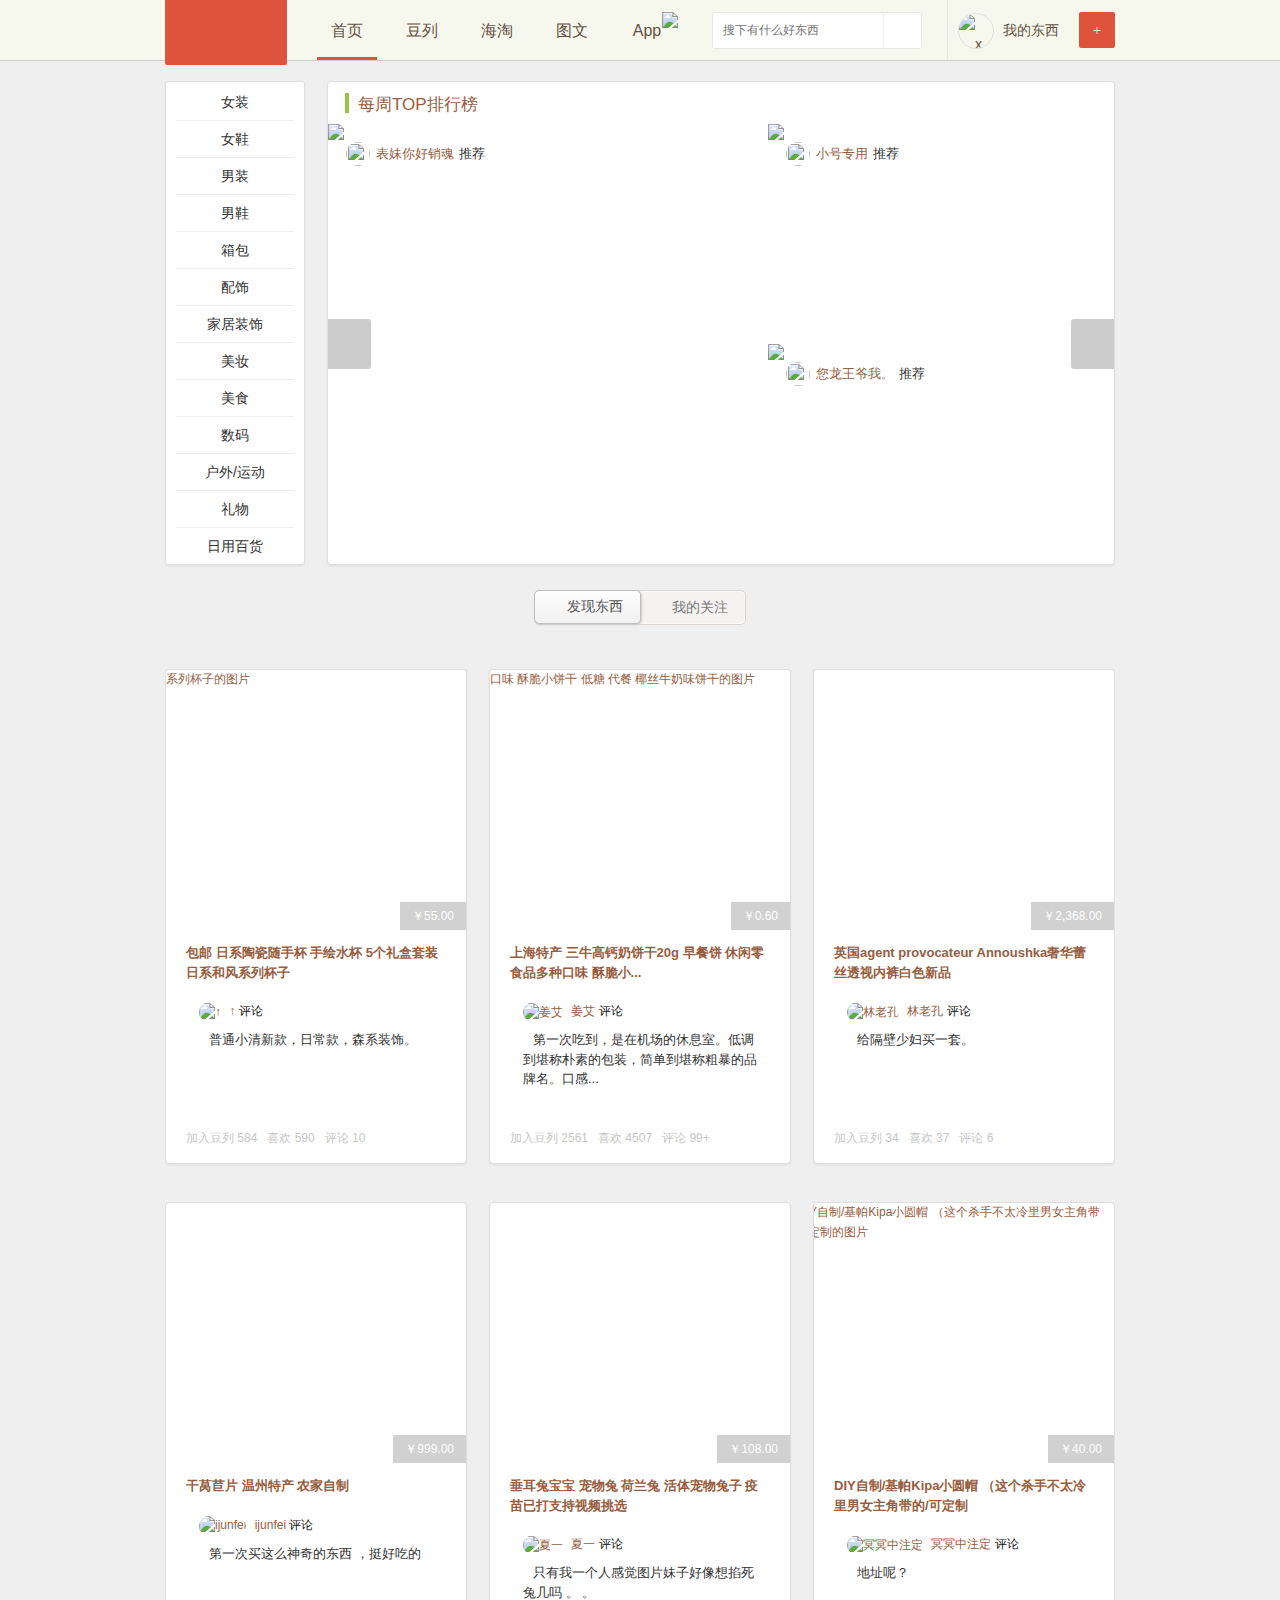
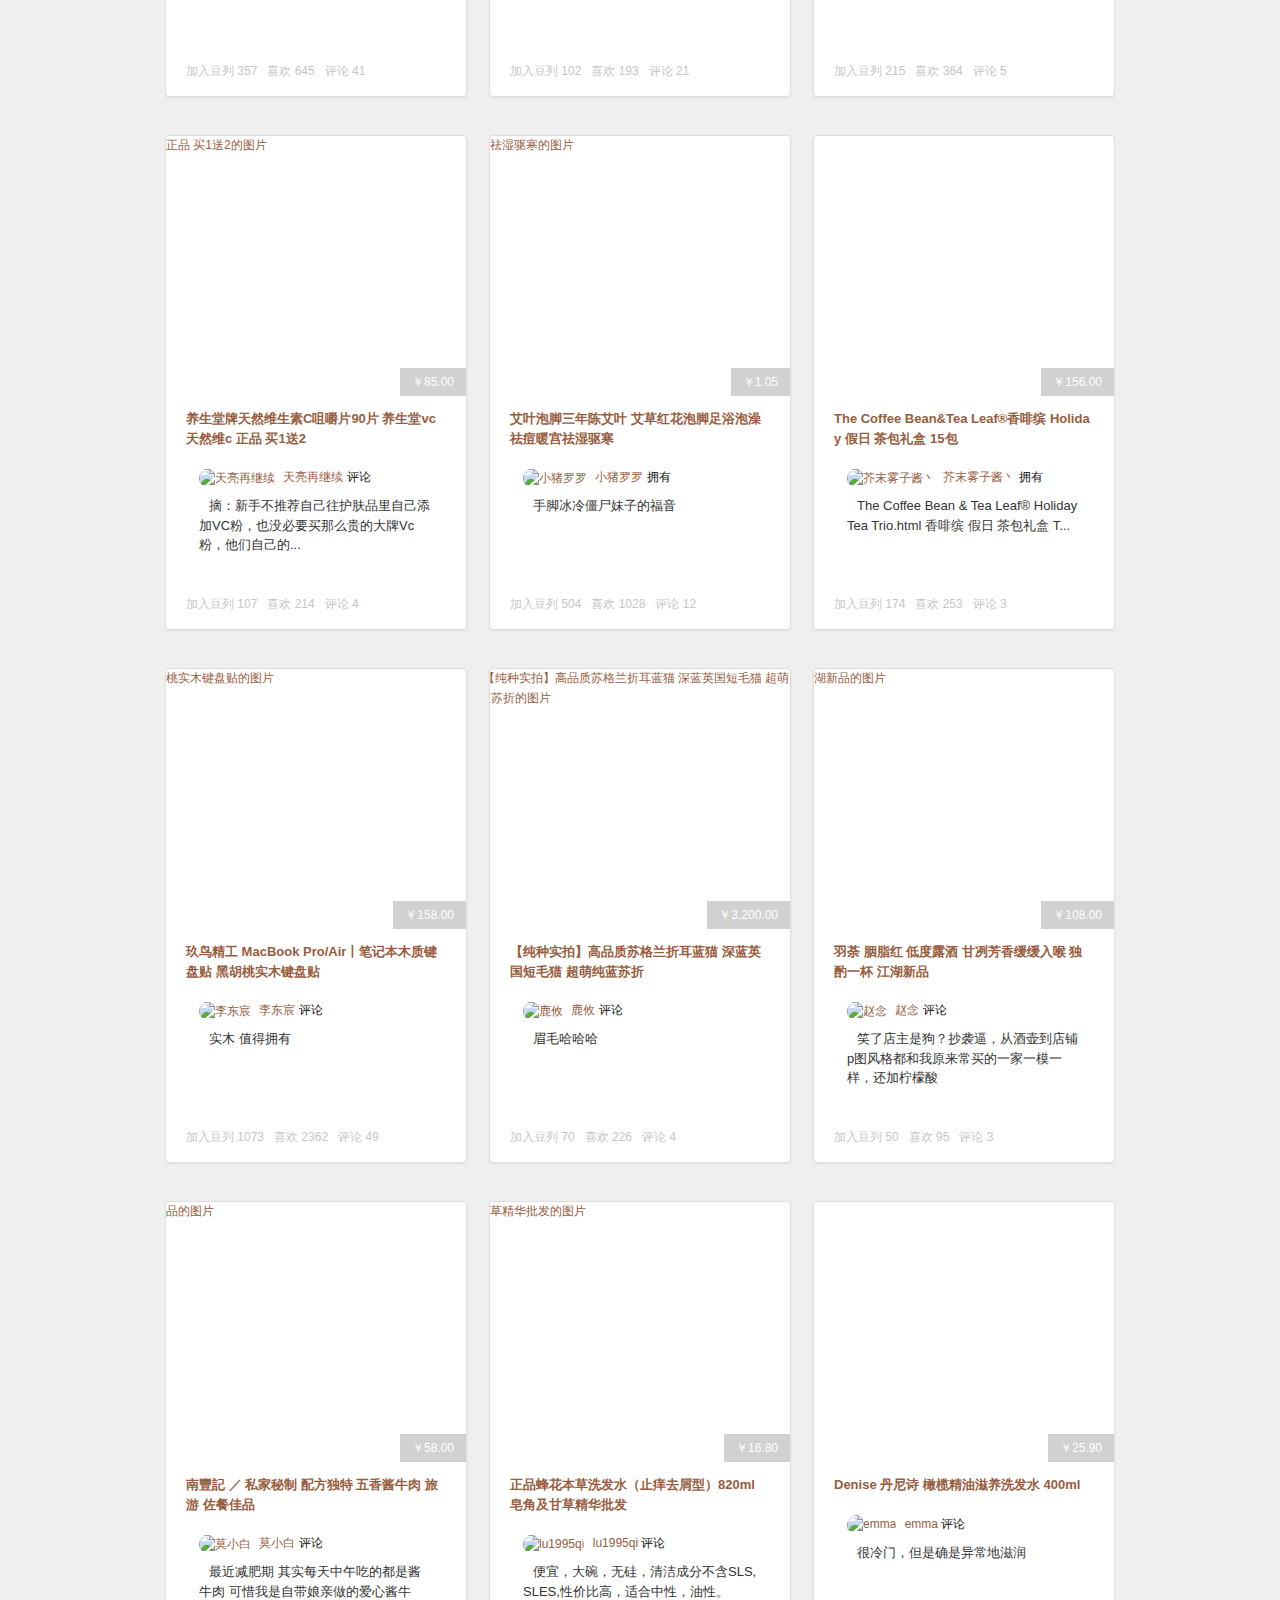
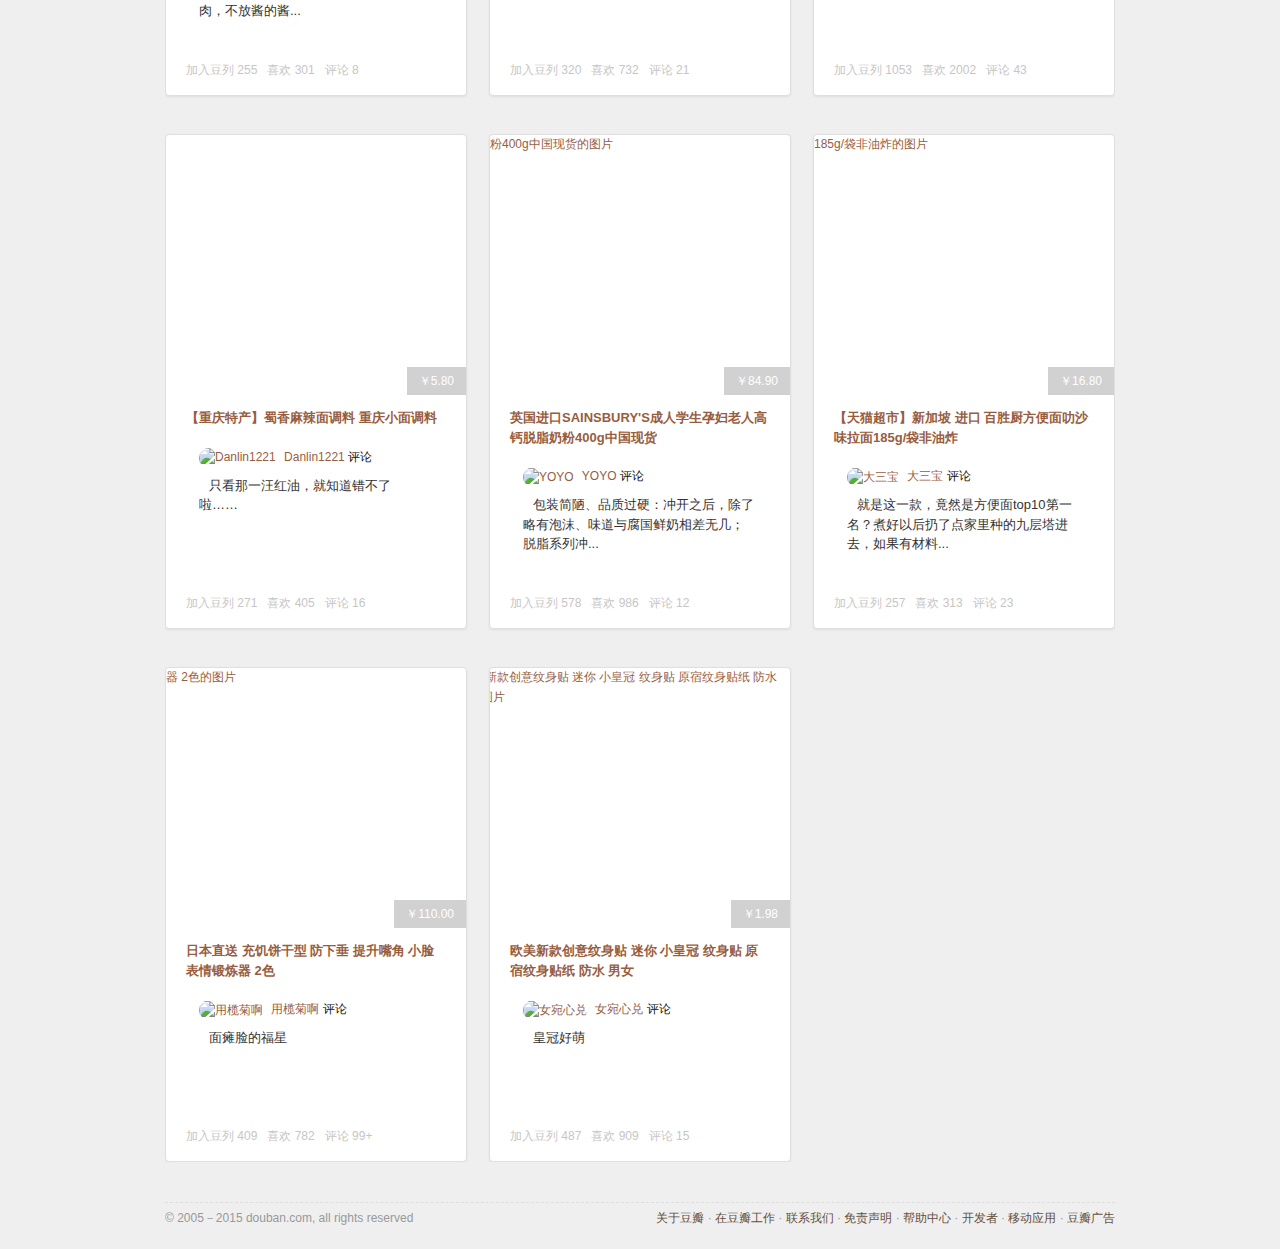
==== commit 91baf044: "添加商品详情页面" ====
--- a/index.html
+++ b/index.html
@@ -590,104 +590,91 @@
 
 
 
-
                             <div class="card-main">
                                 <div class="card-hd">
 
 
-                                    <a target="_blank" href="http://dongxi.douban.com/show/1188943/?r=J2" title="【真茹】陈意涵同款UMA UK-03C型23寸ukulele尤克里里送全套包邮">
-                                        <img class="story-image" width="300" height="400" src="http://img3.douban.com/view/commodity_story/mlarge/public/p3824573.jpg" alt="【真茹】陈意涵同款UMA UK-03C型23寸ukulele尤克里里送全套包邮的图片" style="margin-top:-70.0px;">
-                                    </a>
-
-                                    <span class="commodity-price">￥320.00</span>
+                                    <a target="_blank" href="show.html" title="包邮 日系陶瓷随手杯 手绘水杯 5个礼盒套装 日系和风系列杯子">
+                                        <img class="story-image" width="300" height="300" src="http://img4.douban.com/view/commodity_story/imedium/public/p4833157.jpg" alt="包邮 日系陶瓷随手杯 手绘水杯 5个礼盒套装 日系和风系列杯子的图片" style="margin-top:-20.0px;">
+                                    </a>
+
+                                    <span class="commodity-price">￥55.00</span>
                                 </div>
                                 <div class="card-bd">
 
 
-                                    <h2 class="story-title" title="【真茹】陈意涵同款UMA UK-03C型23寸ukulele尤克里里送全套包邮">
-                                        <a target="_blank" href="http://dongxi.douban.com/show/1188943/?r=J2">【真茹】陈意涵同款UMA UK-03C型23寸ukulele尤克里里送全套包邮</a>
+                                    <h2 class="story-title" title="包邮 日系陶瓷随手杯 手绘水杯 5个礼盒套装 日系和风系列杯子">
+                                        <a target="_blank" href="http://dongxi.douban.com/show/1246525/?query=%E9%99%B6%E7%93%B7&amp;icn=search">包邮 日系陶瓷随手杯 手绘水杯 5个礼盒套装 日系和风系列杯子</a>
                                     </h2>
 
                                     <div class="author-box">
-                                        <a class="author-avatar-link" href="http://dongxi.douban.com/people/70851367/">
-                                            <img width="24" height="24" src="http://img3.douban.com/icon/u70851367-3.jpg" alt="鲸元宝" title="鲸元宝">
+                                        <a class="author-avatar-link" href="http://dongxi.douban.com/people/zhuanghuipin/">
+                                            <img width="24" height="24" src="http://img3.douban.com/icon/u24267218-29.jpg" alt="↑" title="↑">
                                         </a>
-                                        <a href="http://dongxi.douban.com/people/70851367/">鲸元宝</a>&nbsp;拥有
+                                        <a href="http://dongxi.douban.com/people/zhuanghuipin/">↑</a>&nbsp;评论
                                     </div>
 
                                     <div class="story-quote">
-                                        <q class="quote">装文艺必备不是么</q>
-                                    </div>
-
-                                    <div class="story-info" data-eqid="1004358">
+                                        <q class="quote">普通小清新款，日常款，森系装饰。</q>
+                                    </div>
+
+                                    <div class="story-info" data-eqid="1246525">
 
 
                                         <ul class="stats-list">
-                                            <li class="doulist-count">加入豆列&nbsp;266</li>
-                                            <li class="like">喜欢&nbsp;364</li>
-                                            <li class="post">评论&nbsp;16</li>
+                                            <li class="doulist-count">加入豆列&nbsp;584</li>
+                                            <li class="like">喜欢&nbsp;590</li>
+                                            <li class="post">评论&nbsp;10</li>
                                         </ul>
                                     </div>
                                 </div>
                             </div>
 
 
-
                             <div class="card-extra">
-                                <div class="card-actions">
-
-
-
-
-                                    <a class="J_AddToDoulist btn-doulist" data-target-id="1188943" data-target-image="http://img6.douban.com/view/commodity_story/medium/public/p3824573.jpg" data-url="/j/show/1188943/collect" data-sync-to-mb="1" data-item-selector="$(this).closest(&quot;.carditem&quot;)" data-at-tips-shown="0" data-at-tips-url="http://www.douban.com/j/accounts/hidetip?kind=34&amp;show_to_all=Y&amp;data_type=html" href="javascript:void(0)">
+                                <div class="card-actions" style="display: none;">
+
+
+
+
+                                    <a class="J_AddToDoulist btn-doulist" data-target-id="1246525" data-target-image="http://img4.douban.com/view/commodity_story/medium/public/p4833157.jpg" data-url="/j/show/1246525/collect" data-sync-to-mb="1" data-item-selector="$(this).closest(&quot;.carditem&quot;)" data-at-tips-shown="0" data-at-tips-url="http://www.douban.com/j/accounts/hidetip?kind=34&amp;show_to_all=Y&amp;data_type=html" href="javascript:void(0)">
 
                                         加入豆列
-                                        <em class="count">266</em>
-                                    </a>
-
-
-
-
-
-                                    <a class="J_CommodityLikeBtn btn-carditem-like" href="javascript:void(0)" data-tid="1188943" data-tkind-url="show">
+                                        <em class="count">584</em>
+                                    </a>
+
+
+
+
+
+                                    <a class="J_CommodityLikeBtn btn-carditem-like" href="javascript:void(0)" data-tid="1246525" data-tkind-url="show">
                                         <span class="main"></span>
-                                        <em class="count">364</em>
-                                    </a>
-
-                                </div>
-
-
-                                <div class="card-dislike-btn">
-                                    <a class="J_CommodityDislikeBtn" data-id="1188943" data-kind="3090" data-ref="J2" href="javascript:;"></a>
-                                    <span class="card-dislike-tip">不感兴趣</span>
-                                </div>
-
-
-
-
-
-
-
-
-
-                            </div>
-
-
-
-
-
-
-
-
-
-
-
-                            <script>
-                                Dongxi.data.doulistBtn = {
-                                    doulists: [{"url":"http:\/\/dongxi.douban.com\/doulist\/3945662\/","id":"3945662","title":"餐具"}],
-                                    selectedId: '3945662'
-                                };
-                            </script>
+                                        <em class="count">590</em>
+                                    </a>
+
+                                </div>
+
+
+
+
+
+
+
+
+
+                            </div>
+
+
+
+
+
+
+
+
+
+
+
+
 
 
 
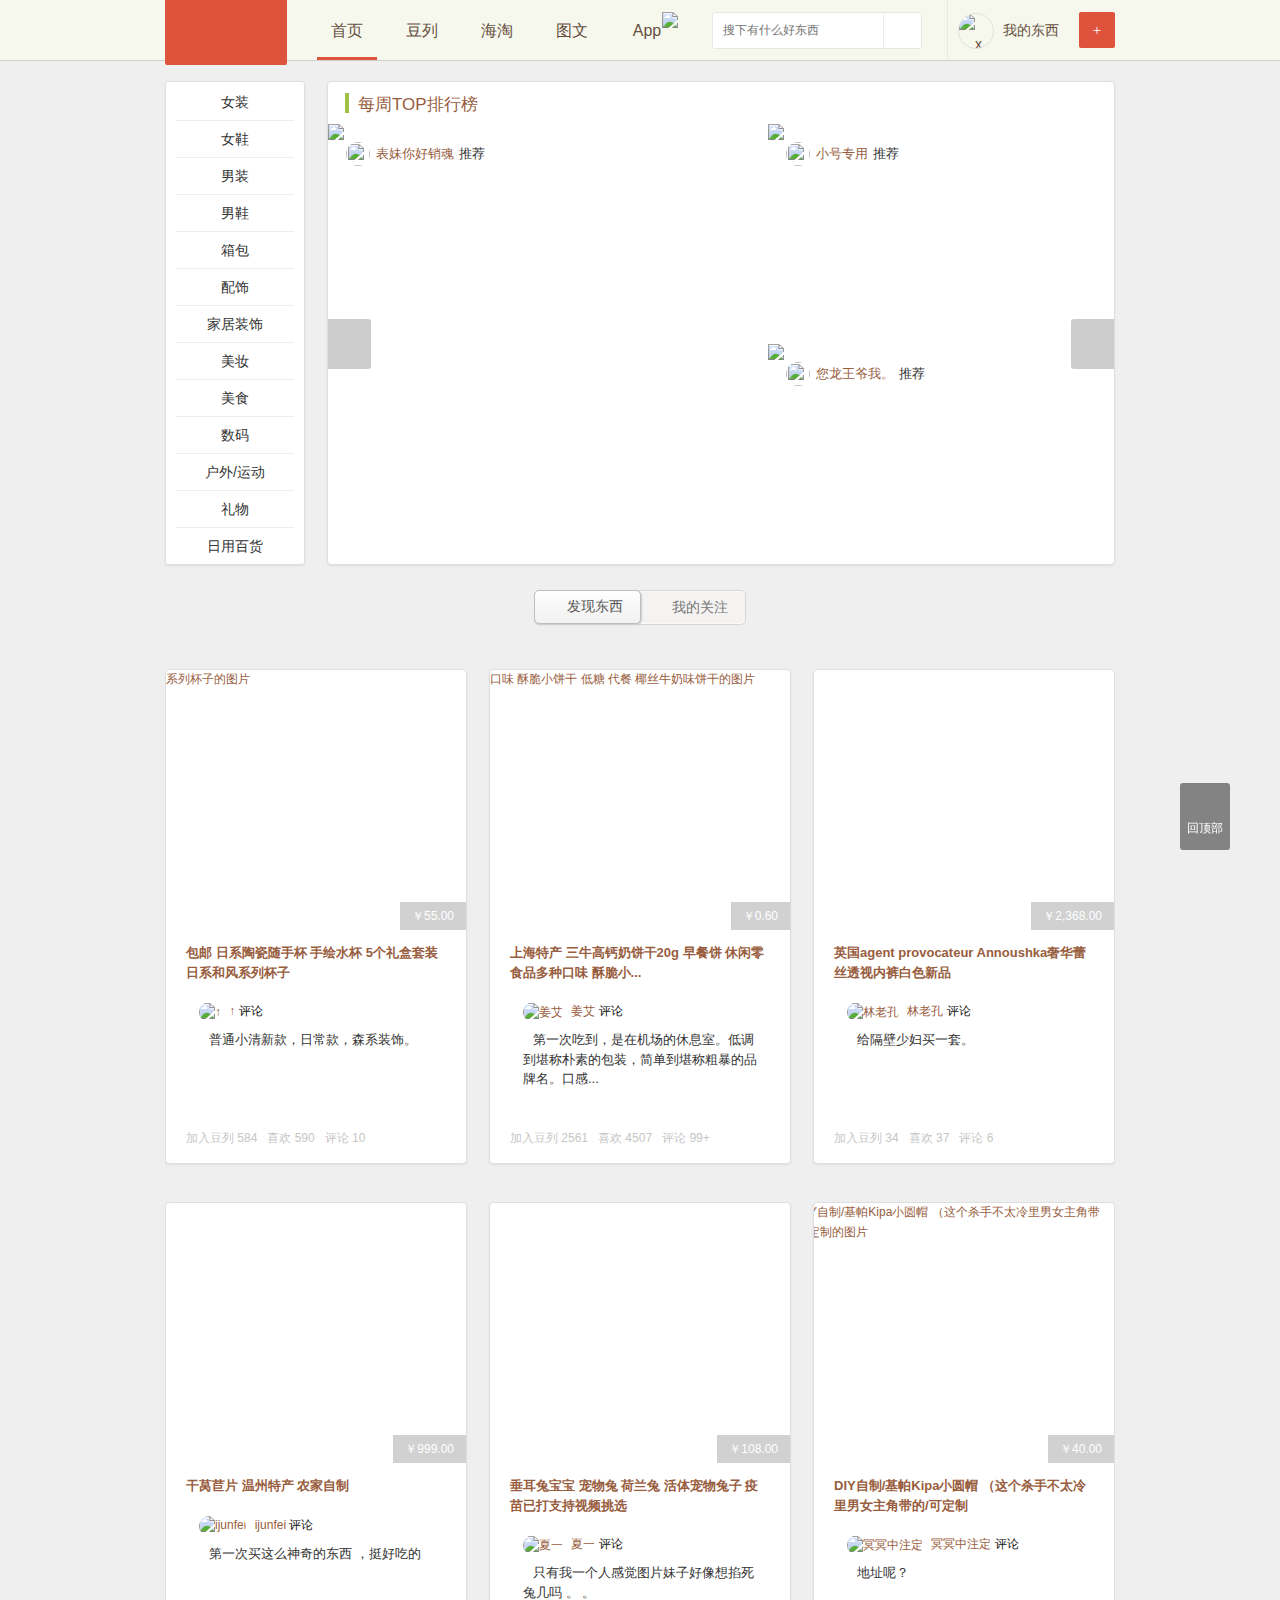
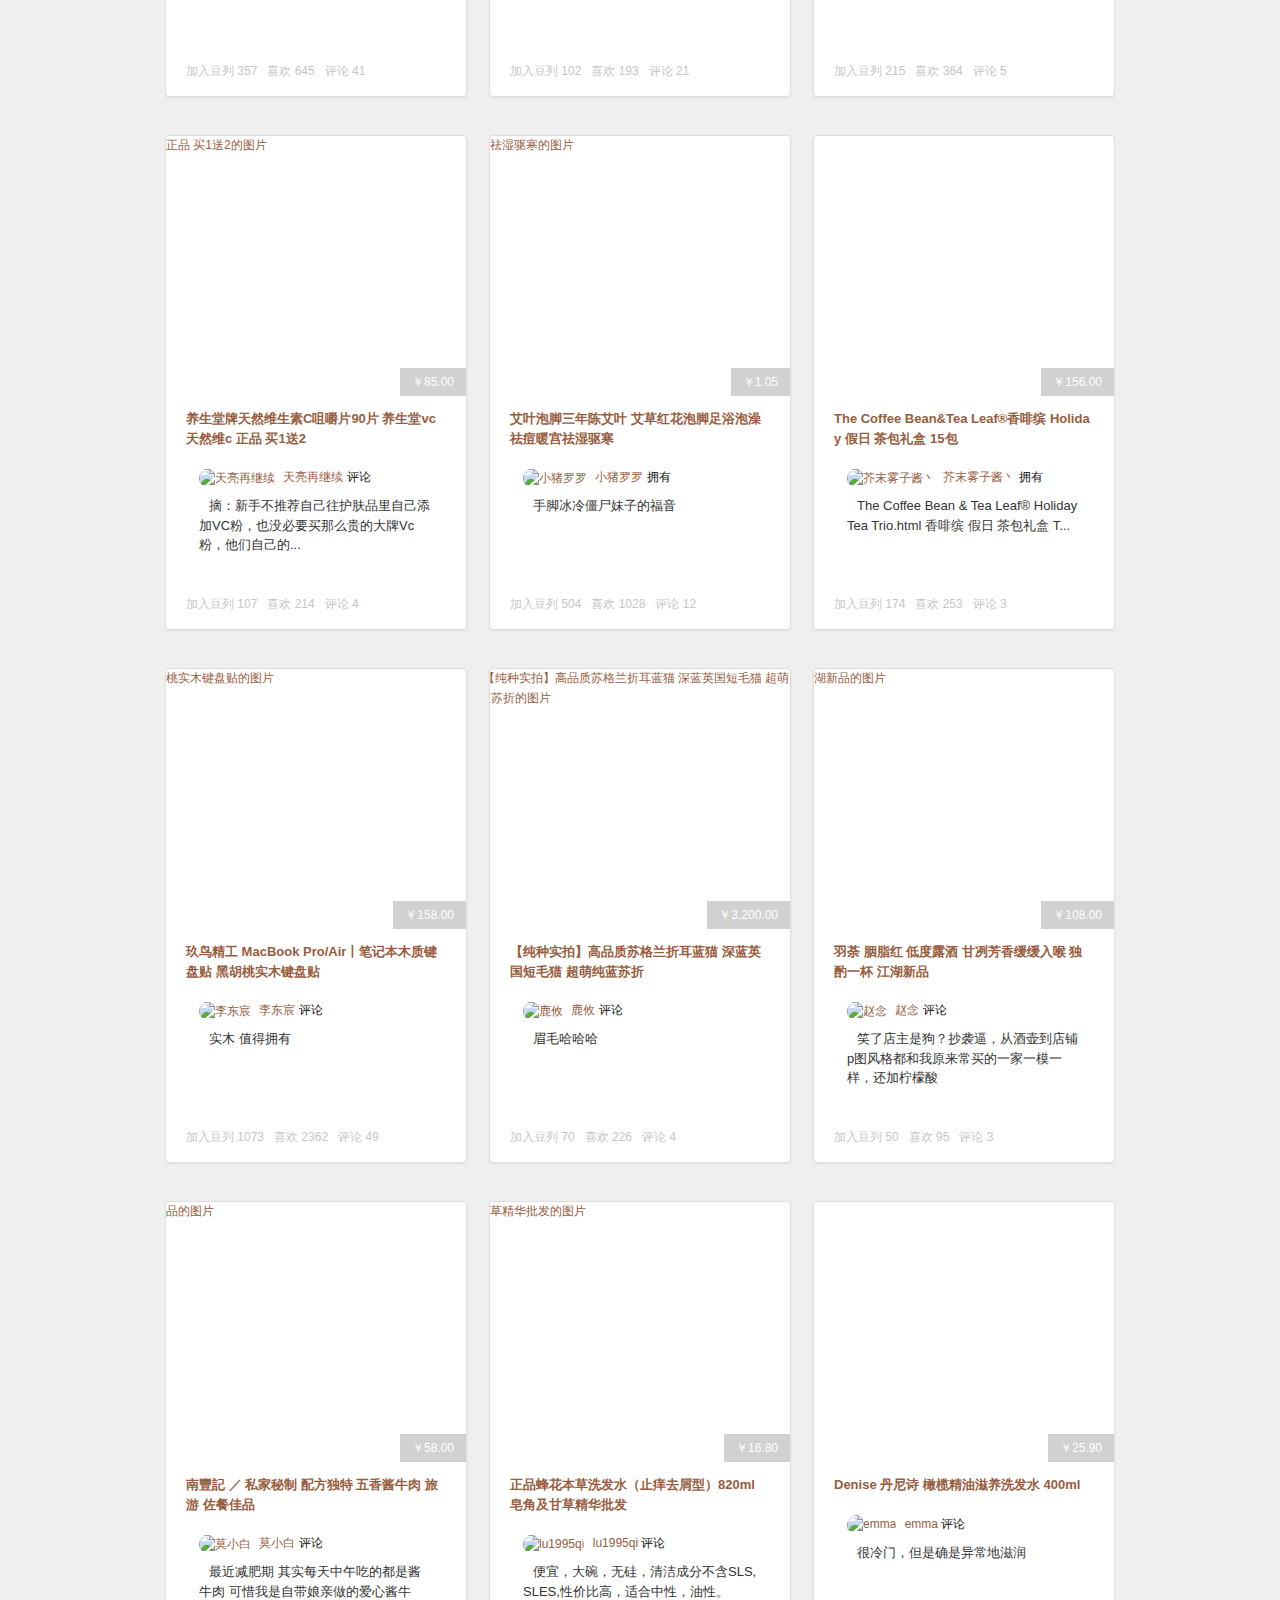
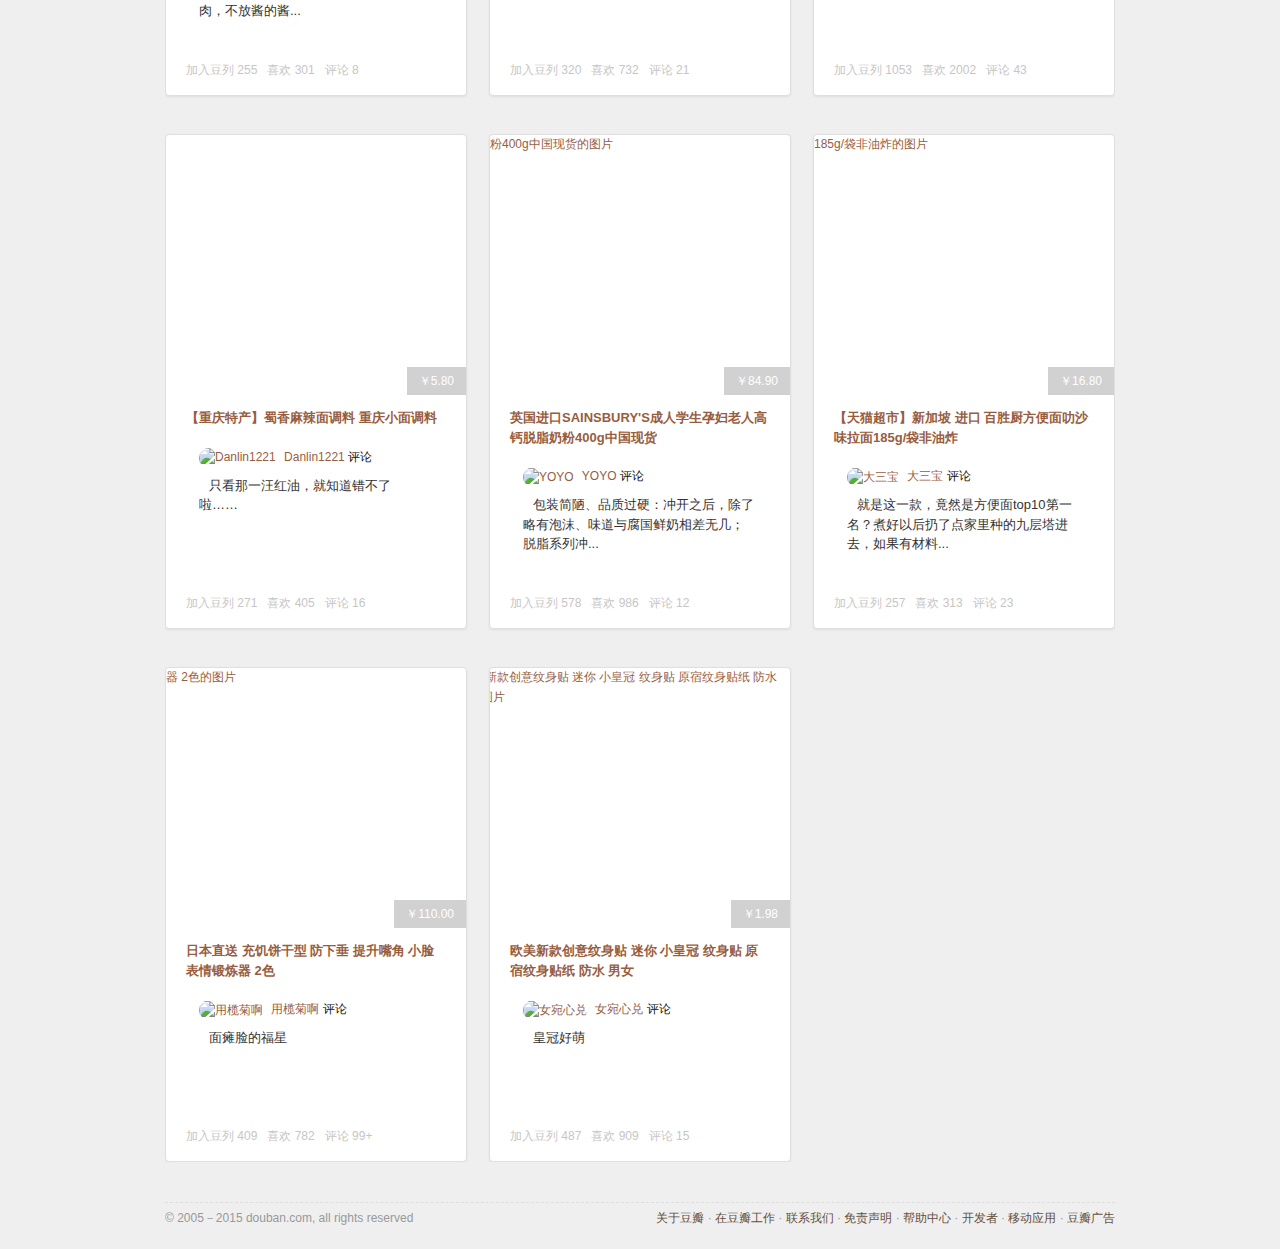
==== commit 7b3e18bf: "格式化html代码" ====
--- a/index.html
+++ b/index.html
@@ -1,11 +1,11 @@
 <!DOCTYPE html>
 <html>
 <head lang="en">
-    <meta charset="UTF-8">
+    <meta charset="UTF-8" />
     <title>陶陶罐罐首页</title>
-    <link rel="stylesheet" href="./css/_init_.css">
-    <link rel="stylesheet" href="./css/common.css">
-    <link rel="stylesheet" href="./css/index.css">
+    <link rel="stylesheet" href="./css/_init_.css" />
+    <link rel="stylesheet" href="./css/common.css" />
+    <link rel="stylesheet" href="./css/index.css" />
 </head>
 <body>
 <div id="db-nav-commodity" class="nav">
@@ -14,74 +14,26 @@
             <div class="nav-logo">
                 <a href="http://dongxi.douban.com" title="豆瓣东西">豆瓣东西</a>
             </div>
-
             <div class="nav-items">
                 <ul>
-
-
-                    <li class="nav-item nav-story-item current">
-                        <a class="nav-link" href="http://dongxi.douban.com/">
-                            首页
-                        </a>
-
-                    </li>
-
-
-                    <li class="nav-item nav-doulists-item">
-                        <a class="nav-link" href="http://dongxi.douban.com/doulists">
-                            豆列
-                        </a>
-
-                    </li>
-
-
-                    <li class="nav-item nav-haitao-item">
-                        <a class="nav-link" href="http://dongxi.douban.com/haitao/?icn=dongxi-nav">
-                            海淘
-                        </a>
-
-                    </li>
-
-
-                    <li class="nav-item nav-article-item">
-                        <a class="nav-link" href="http://dongxi.douban.com/articles">
-                            图文
-                        </a>
-
-                    </li>
-
-
-                    <li class="nav-item nav-app-item">
-                        <a class="nav-link" href="http://dongxi.douban.com/app/?icn=dongxi-nav&amp;referer=dongxi" target="&quot;_blank&quot;">
-                            App
-                                <span class="hot">
-                                    <img src="http://img3.douban.com/f/shire/0d120528a37de5b43aa89f2ecfcf97fcdfd95400/pics/hot_tip.gif">
-                                </span>
-                        </a>
-
-                    </li>
-
+                    <li class="nav-item nav-story-item current"> <a class="nav-link" href="http://dongxi.douban.com/"> 首页 </a> </li>
+                    <li class="nav-item nav-doulists-item"> <a class="nav-link" href="http://dongxi.douban.com/doulists"> 豆列 </a> </li>
+                    <li class="nav-item nav-haitao-item"> <a class="nav-link" href="http://dongxi.douban.com/haitao/?icn=dongxi-nav"> 海淘 </a> </li>
+                    <li class="nav-item nav-article-item"> <a class="nav-link" href="http://dongxi.douban.com/articles"> 图文 </a> </li>
+                    <li class="nav-item nav-app-item"> <a class="nav-link" href="http://dongxi.douban.com/app/?icn=dongxi-nav&amp;referer=dongxi" target="&quot;_blank&quot;"> App <span class="hot"> <img src="http://img3.douban.com/f/shire/0d120528a37de5b43aa89f2ecfcf97fcdfd95400/pics/hot_tip.gif" /> </span> </a> </li>
                     <li class="nav-item search-item">
                         <form action="http://dongxi.douban.com/search" method="GET">
                             <div class="search-wrap-commodity">
-                                <input id="search" class="search-input" type="text" name="q" placeholder="搜下有什么好东西" value="">
+                                <input id="search" class="search-input" type="text" name="q" placeholder="搜下有什么好东西" value="" />
                                 <button type="submit" class="search-icon"></button>
                             </div>
-                        </form>
-                    </li>
+                        </form> </li>
                 </ul>
             </div>
-
             <div class="nav-misc">
                 <ul class="nav-misc-list">
-                    <li class="nav-misc-item nav-profile">
-                        <a class="profile-link" href="http://dongxi.douban.com/people/127860437/">
-                            <img width="34" height="34" src="http://img3.douban.com/icon/u127860437-1.jpg" alt="x悍匪">
-                            我的东西
-                        </a>
-                    </li>
-                    <li class="nav-misc-item enterances">
-                        <span class="more-enterances">+</span>
+                    <li class="nav-misc-item nav-profile"> <a class="profile-link" href="http://dongxi.douban.com/people/127860437/"> <img width="34" height="34" src="http://img3.douban.com/icon/u127860437-1.jpg" alt="x悍匪" /> 我的东西 </a> </li>
+                    <li class="nav-misc-item enterances"> <span class="more-enterances">+</span>
                         <div class="publish-enterances-wrap">
                             <ul class="publish-enterances">
                                 <li><a href="http://dongxi.douban.com/show/create" rel="nofollow"><i class="icon ilmenicon-story"></i>发布东西</a></li>
@@ -89,51 +41,18 @@
                             </ul>
                             <i class="icon-wrap"></i>
                             <i class="icon-inner"></i>
-                        </div>
-                    </li>
+                        </div> </li>
                 </ul>
             </div>
         </div>
     </div>
 </div>
-
-
-
-
-
 <div id="wrapper">
-
-
-
     <div id="content">
-
         <div class="grid-16-8 clearfix">
-
-
             <div class="article">
-
-
-
-
-
-
-
-
-
-
-
-
-
-
-
-
-
                 <div class="home-recommend">
                     <div class="home-recommend-col1">
-
-
-
-
                         <div class="dx-nav">
                             <div class="bd">
                                 <ul>
@@ -153,378 +72,198 @@
                                 </ul>
                             </div>
                         </div>
-
                     </div>
-
-
-
-
-
-
-
-
-
                     <div class="main-promotion">
                         <div class="promotion-info">
                             <h1 class="promotion-banner-title">每周TOP排行榜</h1>
                             <div class="page-indicator" style="visibility: visible;">
-                                <em class="current"></em><i class="ilmenicon-slash"></i><span class="total"></span>
+                                <em class="current"></em>
+                                <i class="ilmenicon-slash"></i>
+                                <span class="total"></span>
                             </div>
                         </div>
-
                         <div id="J_PromotionSlider" class="promotion-items-box">
                             <div class="promotion-slider-box">
-                                <div style="position: relative; height: 440px; overflow: hidden;"><ul class="promotion-items slider-inner" style="position: relative; top: 0px; left: 0px; overflow: hidden; width: 3144px;">
-
-                                    <li class="item active" style="float: left;">
-
-
-
-
-
-
-                                        <div class="commodity-layout layout-0">
-                                            <ul class="commodity-items">
-
-                                                <li class="layout-item-B commodity-item">
-                                                    <a href="http://dongxi.douban.com/show/3622298/?r=8" target="_blank" title="BF14421 日本 MURUA 荻原桃子 复古金属白 松紧腰百褶半身裙">
-                                                        <img class="item-image" width="440" height="440" src="http://img6.douban.com/view/commodity_story_promotion/large/public/pa1bdbb7d7d194cc5aa11cf6d53ff8e30.jpg" alt="BF14421 日本 MURUA 荻原桃子 复古金属白 松紧腰百褶半身裙的图片">
-                                                    </a>
-                                                    <div class="author-box">
-                                                        <a target="_blank" class="author-avatar" href="http://dongxi.douban.com/people/redjar/?r=8">
-                                                            <img src="http://img3.douban.com/icon/u4547079-21.jpg" width="24" height="24" title="表妹你好销魂">
-                                                        </a>
-                                                        <a class="author-name" target="_blank" href="http://dongxi.douban.com/people/redjar/?r=8">
-                                                            表妹你好销魂
-                                                        </a>
-                                                        <span>推荐</span>
-                                                    </div>
-                                                    <div class="story-box">
-                                                        <a href="http://dongxi.douban.com/show/3622298/?r=8" target="_blank">
-                                                            <div class="story-info">
-                        <span class="story-title">
-                                【TOP 10】复古金属白松紧...
-                        </span>
-                                                                <span class="story-item-price">￥119.00</span>
-                                                            </div>
-                                                        </a>
-                                                    </div>
-                                                </li>
-
-                                                <li class="layout-item-A commodity-item">
-                                                    <a href="http://dongxi.douban.com/show/3634905/?r=8" target="_blank" title="Aliya/巧克力马卡龙雪糕纯银创意耳钉好玩有趣个性饰品礼物可爱">
-                                                        <img class="item-image" width="346" height="220" src="http://img6.douban.com/view/commodity_story_promotion/large/public/pa346793b35504524a9aa6d34c5fd9db9.jpg" alt="Aliya/巧克力马卡龙雪糕纯银创意耳钉好玩有趣个性饰品礼物可爱的图片">
-                                                    </a>
-                                                    <div class="author-box">
-                                                        <a target="_blank" class="author-avatar" href="http://dongxi.douban.com/people/121217676/?r=8">
-                                                            <img src="http://img3.douban.com/icon/u121217676-3.jpg" width="24" height="24" title="小号专用">
-                                                        </a>
-                                                        <a class="author-name" target="_blank" href="http://dongxi.douban.com/people/121217676/?r=8">
-                                                            小号专用
-                                                        </a>
-                                                        <span>推荐</span>
-                                                    </div>
-                                                    <div class="story-box">
-                                                        <a href="http://dongxi.douban.com/show/3634905/?r=8" target="_blank">
-                                                            <div class="story-info">
-                        <span class="story-title">
-                                【TOP 5】巧克力马卡龙雪...
-                        </span>
-                                                                <span class="story-item-price">￥25.00</span>
-                                                            </div>
-                                                        </a>
-                                                    </div>
-                                                </li>
-
-                                                <li class="layout-item-A commodity-item">
-                                                    <a href="http://dongxi.douban.com/show/3624878/?r=8" target="_blank" title="秘密花园:一本探索奇境的手绘涂色书">
-                                                        <img class="item-image" width="346" height="220" src="http://img6.douban.com/view/commodity_story_promotion/large/public/pe0947349666e4f59ade76dbfef831e76.jpg" alt="秘密花园:一本探索奇境的手绘涂色书的图片">
-                                                    </a>
-                                                    <div class="author-box">
-                                                        <a target="_blank" class="author-avatar" href="http://dongxi.douban.com/people/62193150/?r=8">
-                                                            <img src="http://img3.douban.com/icon/u62193150-14.jpg" width="24" height="24" title="您龙王爷我。">
-                                                        </a>
-                                                        <a class="author-name" target="_blank" href="http://dongxi.douban.com/people/62193150/?r=8">
-                                                            您龙王爷我。
-                                                        </a>
-                                                        <span>推荐</span>
-                                                    </div>
-                                                    <div class="story-box">
-                                                        <a href="http://dongxi.douban.com/show/3624878/?r=8" target="_blank">
-                                                            <div class="story-info">
-                        <span class="story-title">
-                                【TOP 12】南秘密花园:一...
-                        </span>
-                                                                <span class="story-item-price">￥27.70</span>
-                                                            </div>
-                                                        </a>
-                                                    </div>
-                                                </li>
-                                            </ul>
-                                        </div>
-                                    </li>
-                                    <li class="item" style="float: left;">
-
-
-
-
-
-
-                                        <div class="commodity-layout layout-0">
-                                            <ul class="commodity-items">
-
-                                                <li class="layout-item-B commodity-item">
-                                                    <a href="http://dongxi.douban.com/show/3631185/?r=8" target="_blank" title="原创设计师日系复古15新品男士灯芯绒工装短裤休闲裤子潮 K15">
-                                                        <img class="item-image" width="440" height="440" src="http://img6.douban.com/view/commodity_story_promotion/large/public/p3be00851f5d54f9bb61269c13e689880.jpg" alt="原创设计师日系复古15新品男士灯芯绒工装短裤休闲裤子潮 K15的图片">
-                                                    </a>
-                                                    <div class="author-box">
-                                                        <a target="_blank" class="author-avatar" href="http://dongxi.douban.com/people/117997113/?r=8">
-                                                            <img src="http://img3.douban.com/icon/u117997113-1.jpg" width="24" height="24" title="Mad_土">
-                                                        </a>
-                                                        <a class="author-name" target="_blank" href="http://dongxi.douban.com/people/117997113/?r=8">
-                                                            Mad_土
-                                                        </a>
-                                                        <span>推荐</span>
-                                                    </div>
-                                                    <div class="story-box">
-                                                        <a href="http://dongxi.douban.com/show/3631185/?r=8" target="_blank">
-                                                            <div class="story-info">
-                        <span class="story-title">
-                                【TOP 6】日系复古男士灯...
-                        </span>
-                                                                <span class="story-item-price">￥98.70</span>
-                                                            </div>
-                                                        </a>
-                                                    </div>
-                                                </li>
-
-                                                <li class="layout-item-A commodity-item">
-                                                    <a href="http://dongxi.douban.com/show/3619777/?r=8" target="_blank" title="富勒MK850 无线键盘鼠标套装 超薄 无线键鼠套装 无声静音 套件">
-                                                        <img class="item-image" width="346" height="220" src="http://img6.douban.com/view/commodity_story_promotion/large/public/p0660a4c8ccd04a6c965f63ac211f5329.jpg" alt="富勒MK850 无线键盘鼠标套装 超薄 无线键鼠套装 无声静音 套件的图片">
-                                                    </a>
-                                                    <div class="author-box">
-                                                        <a target="_blank" class="author-avatar" href="http://dongxi.douban.com/people/mynatto/?r=8">
-                                                            <img src="http://img3.douban.com/icon/u80854700-3.jpg" width="24" height="24" title="纳豆先森">
-                                                        </a>
-                                                        <a class="author-name" target="_blank" href="http://dongxi.douban.com/people/mynatto/?r=8">
-                                                            纳豆先森
-                                                        </a>
-                                                        <span>推荐</span>
-                                                    </div>
-                                                    <div class="story-box">
-                                                        <a href="http://dongxi.douban.com/show/3619777/?r=8" target="_blank">
-                                                            <div class="story-info">
-                        <span class="story-title">
-                                【TOP 3】富勒MK850 无线...
-                        </span>
-                                                                <span class="story-item-price">￥69.00</span>
-                                                            </div>
-                                                        </a>
-                                                    </div>
-                                                </li>
-
-                                                <li class="layout-item-A commodity-item">
-                                                    <a href="http://dongxi.douban.com/show/3643438/?r=8" target="_blank" title="华美聚合物移动电源超薄充电宝卡片式带线智能手机迷你充电宝通用">
-                                                        <img class="item-image" width="346" height="220" src="http://img6.douban.com/view/commodity_story_promotion/large/public/p0ea629c4e6ed4fe29a1c42197897a1c0.jpg" alt="华美聚合物移动电源超薄充电宝卡片式带线智能手机迷你充电宝通用的图片">
-                                                    </a>
-                                                    <div class="author-box">
-                                                        <a target="_blank" class="author-avatar" href="http://dongxi.douban.com/people/mynatto/?r=8">
-                                                            <img src="http://img3.douban.com/icon/u80854700-3.jpg" width="24" height="24" title="纳豆先森">
-                                                        </a>
-                                                        <a class="author-name" target="_blank" href="http://dongxi.douban.com/people/mynatto/?r=8">
-                                                            纳豆先森
-                                                        </a>
-                                                        <span>推荐</span>
-                                                    </div>
-                                                    <div class="story-box">
-                                                        <a href="http://dongxi.douban.com/show/3643438/?r=8" target="_blank">
-                                                            <div class="story-info">
-                        <span class="story-title">
-                                【TOP 7】超薄充电宝
-                        </span>
-                                                                <span class="story-item-price">￥69.90</span>
-                                                            </div>
-                                                        </a>
-                                                    </div>
-                                                </li>
-                                            </ul>
-                                        </div>
-                                    </li>
-                                    <li class="item" style="float: left;">
-
-
-
-
-
-
-                                        <div class="commodity-layout layout-0">
-                                            <ul class="commodity-items">
-
-                                                <li class="layout-item-B commodity-item">
-                                                    <a href="http://dongxi.douban.com/show/3631928/?r=8" target="_blank" title="欧式简约 异形水杯餐盘大碗套装">
-                                                        <img class="item-image" width="440" height="440" src="http://img6.douban.com/view/commodity_story_promotion/large/public/pcee89925f53342739eb31a2dc43fb822.jpg" alt="欧式简约 异形水杯餐盘大碗套装的图片">
-                                                    </a>
-                                                    <div class="author-box">
-                                                        <a target="_blank" class="author-avatar" href="http://dongxi.douban.com/people/bearia/?r=8">
-                                                            <img src="http://img3.douban.com/icon/u2767282-41.jpg" width="24" height="24" title="白乐寒">
-                                                        </a>
-                                                        <a class="author-name" target="_blank" href="http://dongxi.douban.com/people/bearia/?r=8">
-                                                            白乐寒
-                                                        </a>
-                                                        <span>推荐</span>
-                                                    </div>
-                                                    <div class="story-box">
-                                                        <a href="http://dongxi.douban.com/show/3631928/?r=8" target="_blank">
-                                                            <div class="story-info">
-                        <span class="story-title">
-                                【TOP 11】异形水杯餐盘大...
-                        </span>
-                                                                <span class="story-item-price">￥16.00</span>
-                                                            </div>
-                                                        </a>
-                                                    </div>
-                                                </li>
-
-                                                <li class="layout-item-A commodity-item">
-                                                    <a href="http://dongxi.douban.com/show/3625424/?r=8" target="_blank" title="最萌牛奶味香水 香草奶香 奶糖味 女士香可爱少女甜香水 10ML">
-                                                        <img class="item-image" width="346" height="220" src="http://img6.douban.com/view/commodity_story_promotion/large/public/pa16478c97b224f159fc47354095d74b0.jpg" alt="最萌牛奶味香水 香草奶香 奶糖味 女士香可爱少女甜香水 10ML的图片">
-                                                    </a>
-                                                    <div class="author-box">
-                                                        <a target="_blank" class="author-avatar" href="http://dongxi.douban.com/people/69274846/?r=8">
-                                                            <img src="http://img3.douban.com/icon/u69274846-6.jpg" width="24" height="24" title="大喵">
-                                                        </a>
-                                                        <a class="author-name" target="_blank" href="http://dongxi.douban.com/people/69274846/?r=8">
-                                                            大喵
-                                                        </a>
-                                                        <span>推荐</span>
-                                                    </div>
-                                                    <div class="story-box">
-                                                        <a href="http://dongxi.douban.com/show/3625424/?r=8" target="_blank">
-                                                            <div class="story-info">
-                        <span class="story-title">
-                                【TOP 1】最萌牛奶味香水 ...
-                        </span>
-                                                                <span class="story-item-price">￥18.05</span>
-                                                            </div>
-                                                        </a>
-                                                    </div>
-                                                </li>
-
-                                                <li class="layout-item-A commodity-item">
-                                                    <a href="http://dongxi.douban.com/show/3635594/?r=8" target="_blank" title="科伊斯北欧风情抱枕厚实棉麻几何鹿头靠枕沙发靠垫藤椅咖啡店腰枕">
-                                                        <img class="item-image" width="346" height="220" src="http://img6.douban.com/view/commodity_story_promotion/large/public/p3aff1b9d9fc64b46a8cdd962d7e36c7f.jpg" alt="科伊斯北欧风情抱枕厚实棉麻几何鹿头靠枕沙发靠垫藤椅咖啡店腰枕的图片">
-                                                    </a>
-                                                    <div class="author-box">
-                                                        <a target="_blank" class="author-avatar" href="http://dongxi.douban.com/people/63159177/?r=8">
-                                                            <img src="http://img3.douban.com/icon/u63159177-3.jpg" width="24" height="24" title="餖餖餖餖瓣">
-                                                        </a>
-                                                        <a class="author-name" target="_blank" href="http://dongxi.douban.com/people/63159177/?r=8">
-                                                            餖餖餖餖瓣
-                                                        </a>
-                                                        <span>推荐</span>
-                                                    </div>
-                                                    <div class="story-box">
-                                                        <a href="http://dongxi.douban.com/show/3635594/?r=8" target="_blank">
-                                                            <div class="story-info">
-                        <span class="story-title">
-                                【TOP 4】几何鹿头靠枕
-                        </span>
-                                                                <span class="story-item-price">￥33.00</span>
-                                                            </div>
-                                                        </a>
-                                                    </div>
-                                                </li>
-                                            </ul>
-                                        </div>
-                                    </li>
-                                    <li class="item" style="float: left;">
-
-
-
-
-
-
-                                        <div class="commodity-layout layout-0">
-                                            <ul class="commodity-items">
-
-                                                <li class="layout-item-B commodity-item">
-                                                    <a href="http://dongxi.douban.com/show/3620229/?r=8" target="_blank" title="昆虫创意手工棒棒糖蝎子糖果蠕虫子棒棒糖比星空棒棒糖好生日礼物">
-                                                        <img class="item-image" width="440" height="440" src="http://img6.douban.com/view/commodity_story_promotion/large/public/p95dc093c10394447bfa67e675c2550e7.jpg" alt="昆虫创意手工棒棒糖蝎子糖果蠕虫子棒棒糖比星空棒棒糖好生日礼物的图片">
-                                                    </a>
-                                                    <div class="author-box">
-                                                        <a target="_blank" class="author-avatar" href="http://dongxi.douban.com/people/74985864/?r=8">
-                                                            <img src="http://img3.douban.com/icon/u74985864-3.jpg" width="24" height="24" title="伊丽莎白酱">
-                                                        </a>
-                                                        <a class="author-name" target="_blank" href="http://dongxi.douban.com/people/74985864/?r=8">
-                                                            伊丽莎白酱
-                                                        </a>
-                                                        <span>推荐</span>
-                                                    </div>
-                                                    <div class="story-box">
-                                                        <a href="http://dongxi.douban.com/show/3620229/?r=8" target="_blank">
-                                                            <div class="story-info">
-                        <span class="story-title">
-                                【TOP 8】昆虫创意手工棒棒糖
-                        </span>
-                                                                <span class="story-item-price">￥15.00</span>
-                                                            </div>
-                                                        </a>
-                                                    </div>
-                                                </li>
-
-                                                <li class="layout-item-A commodity-item">
-                                                    <a href="http://dongxi.douban.com/show/3628149/?r=8" target="_blank" title="SEIKO 日本 精工 船舶挂钟 22cm">
-                                                        <img class="item-image" width="346" height="220" src="http://img6.douban.com/view/commodity_story_promotion/large/public/p31706e9cf6e244378cd5fa38dd764a6d.jpg" alt="SEIKO 日本 精工 船舶挂钟 22cm的图片">
-                                                    </a>
-                                                    <div class="author-box">
-                                                        <a target="_blank" class="author-avatar" href="http://dongxi.douban.com/people/60458197/?r=8">
-                                                            <img src="http://img3.douban.com/icon/u60458197-22.jpg" width="24" height="24" title="再见道长">
-                                                        </a>
-                                                        <a class="author-name" target="_blank" href="http://dongxi.douban.com/people/60458197/?r=8">
-                                                            再见道长
-                                                        </a>
-                                                        <span>推荐</span>
-                                                    </div>
-                                                    <div class="story-box">
-                                                        <a href="http://dongxi.douban.com/show/3628149/?r=8" target="_blank">
-                                                            <div class="story-info">
-                        <span class="story-title">
-                                【TOP 9】日本精工船舶挂...
-                        </span>
-                                                                <span class="story-item-price">￥970.00</span>
-                                                            </div>
-                                                        </a>
-                                                    </div>
-                                                </li>
-
-                                                <li class="layout-item-A commodity-item">
-                                                    <a href="http://dongxi.douban.com/show/3643673/?r=8" target="_blank" title="美国原装进口象牙浮水香皂芦荟香型3块*90克270克IVORY SOAP-ALOE">
-                                                        <img class="item-image" width="346" height="220" src="http://img6.douban.com/view/commodity_story_promotion/large/public/pf9a76ceb7e9241f1996943d51d37d752.jpg" alt="美国原装进口象牙浮水香皂芦荟香型3块*90克270克IVORY SOAP-ALOE的图片">
-                                                    </a>
-                                                    <div class="author-box">
-                                                        <a target="_blank" class="author-avatar" href="http://dongxi.douban.com/people/36193600/?r=8">
-                                                            <img src="http://img3.douban.com/icon/u36193600-63.jpg" width="24" height="24" title="年上党怎么办">
-                                                        </a>
-                                                        <a class="author-name" target="_blank" href="http://dongxi.douban.com/people/36193600/?r=8">
-                                                            年上党怎么办
-                                                        </a>
-                                                        <span>推荐</span>
-                                                    </div>
-                                                    <div class="story-box">
-                                                        <a href="http://dongxi.douban.com/show/3643673/?r=8" target="_blank">
-                                                            <div class="story-info">
-                        <span class="story-title">
-                                【TOP 2】美国原装进口象...
-                        </span>
-                                                                <span class="story-item-price">￥20.00</span>
-                                                            </div>
-                                                        </a>
-                                                    </div>
-                                                </li>
-                                            </ul>
-                                        </div>
-                                    </li>
-                                </ul></div>
+                                <div style="position: relative; height: 440px; overflow: hidden;">
+                                    <ul class="promotion-items slider-inner" style="position: relative; top: 0px; left: 0px; overflow: hidden; width: 3144px;">
+                                        <li class="item active" style="float: left;">
+                                            <div class="commodity-layout layout-0">
+                                                <ul class="commodity-items">
+                                                    <li class="layout-item-B commodity-item"> <a href="http://dongxi.douban.com/show/3622298/?r=8" target="_blank" title="BF14421 日本 MURUA 荻原桃子 复古金属白 松紧腰百褶半身裙"> <img class="item-image" width="440" height="440" src="http://img6.douban.com/view/commodity_story_promotion/large/public/pa1bdbb7d7d194cc5aa11cf6d53ff8e30.jpg" alt="BF14421 日本 MURUA 荻原桃子 复古金属白 松紧腰百褶半身裙的图片" /> </a>
+                                                        <div class="author-box">
+                                                            <a target="_blank" class="author-avatar" href="http://dongxi.douban.com/people/redjar/?r=8"> <img src="http://img3.douban.com/icon/u4547079-21.jpg" width="24" height="24" title="表妹你好销魂" /> </a>
+                                                            <a class="author-name" target="_blank" href="http://dongxi.douban.com/people/redjar/?r=8"> 表妹你好销魂 </a>
+                                                            <span>推荐</span>
+                                                        </div>
+                                                        <div class="story-box">
+                                                            <a href="http://dongxi.douban.com/show/3622298/?r=8" target="_blank">
+                                                                <div class="story-info">
+                                                                    <span class="story-title"> 【TOP 10】复古金属白松紧... </span>
+                                                                    <span class="story-item-price">￥119.00</span>
+                                                                </div> </a>
+                                                        </div> </li>
+                                                    <li class="layout-item-A commodity-item"> <a href="http://dongxi.douban.com/show/3634905/?r=8" target="_blank" title="Aliya/巧克力马卡龙雪糕纯银创意耳钉好玩有趣个性饰品礼物可爱"> <img class="item-image" width="346" height="220" src="http://img6.douban.com/view/commodity_story_promotion/large/public/pa346793b35504524a9aa6d34c5fd9db9.jpg" alt="Aliya/巧克力马卡龙雪糕纯银创意耳钉好玩有趣个性饰品礼物可爱的图片" /> </a>
+                                                        <div class="author-box">
+                                                            <a target="_blank" class="author-avatar" href="http://dongxi.douban.com/people/121217676/?r=8"> <img src="http://img3.douban.com/icon/u121217676-3.jpg" width="24" height="24" title="小号专用" /> </a>
+                                                            <a class="author-name" target="_blank" href="http://dongxi.douban.com/people/121217676/?r=8"> 小号专用 </a>
+                                                            <span>推荐</span>
+                                                        </div>
+                                                        <div class="story-box">
+                                                            <a href="http://dongxi.douban.com/show/3634905/?r=8" target="_blank">
+                                                                <div class="story-info">
+                                                                    <span class="story-title"> 【TOP 5】巧克力马卡龙雪... </span>
+                                                                    <span class="story-item-price">￥25.00</span>
+                                                                </div> </a>
+                                                        </div> </li>
+                                                    <li class="layout-item-A commodity-item"> <a href="http://dongxi.douban.com/show/3624878/?r=8" target="_blank" title="秘密花园:一本探索奇境的手绘涂色书"> <img class="item-image" width="346" height="220" src="http://img6.douban.com/view/commodity_story_promotion/large/public/pe0947349666e4f59ade76dbfef831e76.jpg" alt="秘密花园:一本探索奇境的手绘涂色书的图片" /> </a>
+                                                        <div class="author-box">
+                                                            <a target="_blank" class="author-avatar" href="http://dongxi.douban.com/people/62193150/?r=8"> <img src="http://img3.douban.com/icon/u62193150-14.jpg" width="24" height="24" title="您龙王爷我。" /> </a>
+                                                            <a class="author-name" target="_blank" href="http://dongxi.douban.com/people/62193150/?r=8"> 您龙王爷我。 </a>
+                                                            <span>推荐</span>
+                                                        </div>
+                                                        <div class="story-box">
+                                                            <a href="http://dongxi.douban.com/show/3624878/?r=8" target="_blank">
+                                                                <div class="story-info">
+                                                                    <span class="story-title"> 【TOP 12】南秘密花园:一... </span>
+                                                                    <span class="story-item-price">￥27.70</span>
+                                                                </div> </a>
+                                                        </div> </li>
+                                                </ul>
+                                            </div> </li>
+                                        <li class="item" style="float: left;">
+                                            <div class="commodity-layout layout-0">
+                                                <ul class="commodity-items">
+                                                    <li class="layout-item-B commodity-item"> <a href="http://dongxi.douban.com/show/3631185/?r=8" target="_blank" title="原创设计师日系复古15新品男士灯芯绒工装短裤休闲裤子潮 K15"> <img class="item-image" width="440" height="440" src="http://img6.douban.com/view/commodity_story_promotion/large/public/p3be00851f5d54f9bb61269c13e689880.jpg" alt="原创设计师日系复古15新品男士灯芯绒工装短裤休闲裤子潮 K15的图片" /> </a>
+                                                        <div class="author-box">
+                                                            <a target="_blank" class="author-avatar" href="http://dongxi.douban.com/people/117997113/?r=8"> <img src="http://img3.douban.com/icon/u117997113-1.jpg" width="24" height="24" title="Mad_土" /> </a>
+                                                            <a class="author-name" target="_blank" href="http://dongxi.douban.com/people/117997113/?r=8"> Mad_土 </a>
+                                                            <span>推荐</span>
+                                                        </div>
+                                                        <div class="story-box">
+                                                            <a href="http://dongxi.douban.com/show/3631185/?r=8" target="_blank">
+                                                                <div class="story-info">
+                                                                    <span class="story-title"> 【TOP 6】日系复古男士灯... </span>
+                                                                    <span class="story-item-price">￥98.70</span>
+                                                                </div> </a>
+                                                        </div> </li>
+                                                    <li class="layout-item-A commodity-item"> <a href="http://dongxi.douban.com/show/3619777/?r=8" target="_blank" title="富勒MK850 无线键盘鼠标套装 超薄 无线键鼠套装 无声静音 套件"> <img class="item-image" width="346" height="220" src="http://img6.douban.com/view/commodity_story_promotion/large/public/p0660a4c8ccd04a6c965f63ac211f5329.jpg" alt="富勒MK850 无线键盘鼠标套装 超薄 无线键鼠套装 无声静音 套件的图片" /> </a>
+                                                        <div class="author-box">
+                                                            <a target="_blank" class="author-avatar" href="http://dongxi.douban.com/people/mynatto/?r=8"> <img src="http://img3.douban.com/icon/u80854700-3.jpg" width="24" height="24" title="纳豆先森" /> </a>
+                                                            <a class="author-name" target="_blank" href="http://dongxi.douban.com/people/mynatto/?r=8"> 纳豆先森 </a>
+                                                            <span>推荐</span>
+                                                        </div>
+                                                        <div class="story-box">
+                                                            <a href="http://dongxi.douban.com/show/3619777/?r=8" target="_blank">
+                                                                <div class="story-info">
+                                                                    <span class="story-title"> 【TOP 3】富勒MK850 无线... </span>
+                                                                    <span class="story-item-price">￥69.00</span>
+                                                                </div> </a>
+                                                        </div> </li>
+                                                    <li class="layout-item-A commodity-item"> <a href="http://dongxi.douban.com/show/3643438/?r=8" target="_blank" title="华美聚合物移动电源超薄充电宝卡片式带线智能手机迷你充电宝通用"> <img class="item-image" width="346" height="220" src="http://img6.douban.com/view/commodity_story_promotion/large/public/p0ea629c4e6ed4fe29a1c42197897a1c0.jpg" alt="华美聚合物移动电源超薄充电宝卡片式带线智能手机迷你充电宝通用的图片" /> </a>
+                                                        <div class="author-box">
+                                                            <a target="_blank" class="author-avatar" href="http://dongxi.douban.com/people/mynatto/?r=8"> <img src="http://img3.douban.com/icon/u80854700-3.jpg" width="24" height="24" title="纳豆先森" /> </a>
+                                                            <a class="author-name" target="_blank" href="http://dongxi.douban.com/people/mynatto/?r=8"> 纳豆先森 </a>
+                                                            <span>推荐</span>
+                                                        </div>
+                                                        <div class="story-box">
+                                                            <a href="http://dongxi.douban.com/show/3643438/?r=8" target="_blank">
+                                                                <div class="story-info">
+                                                                    <span class="story-title"> 【TOP 7】超薄充电宝 </span>
+                                                                    <span class="story-item-price">￥69.90</span>
+                                                                </div> </a>
+                                                        </div> </li>
+                                                </ul>
+                                            </div> </li>
+                                        <li class="item" style="float: left;">
+                                            <div class="commodity-layout layout-0">
+                                                <ul class="commodity-items">
+                                                    <li class="layout-item-B commodity-item"> <a href="http://dongxi.douban.com/show/3631928/?r=8" target="_blank" title="欧式简约 异形水杯餐盘大碗套装"> <img class="item-image" width="440" height="440" src="http://img6.douban.com/view/commodity_story_promotion/large/public/pcee89925f53342739eb31a2dc43fb822.jpg" alt="欧式简约 异形水杯餐盘大碗套装的图片" /> </a>
+                                                        <div class="author-box">
+                                                            <a target="_blank" class="author-avatar" href="http://dongxi.douban.com/people/bearia/?r=8"> <img src="http://img3.douban.com/icon/u2767282-41.jpg" width="24" height="24" title="白乐寒" /> </a>
+                                                            <a class="author-name" target="_blank" href="http://dongxi.douban.com/people/bearia/?r=8"> 白乐寒 </a>
+                                                            <span>推荐</span>
+                                                        </div>
+                                                        <div class="story-box">
+                                                            <a href="http://dongxi.douban.com/show/3631928/?r=8" target="_blank">
+                                                                <div class="story-info">
+                                                                    <span class="story-title"> 【TOP 11】异形水杯餐盘大... </span>
+                                                                    <span class="story-item-price">￥16.00</span>
+                                                                </div> </a>
+                                                        </div> </li>
+                                                    <li class="layout-item-A commodity-item"> <a href="http://dongxi.douban.com/show/3625424/?r=8" target="_blank" title="最萌牛奶味香水 香草奶香 奶糖味 女士香可爱少女甜香水 10ML"> <img class="item-image" width="346" height="220" src="http://img6.douban.com/view/commodity_story_promotion/large/public/pa16478c97b224f159fc47354095d74b0.jpg" alt="最萌牛奶味香水 香草奶香 奶糖味 女士香可爱少女甜香水 10ML的图片" /> </a>
+                                                        <div class="author-box">
+                                                            <a target="_blank" class="author-avatar" href="http://dongxi.douban.com/people/69274846/?r=8"> <img src="http://img3.douban.com/icon/u69274846-6.jpg" width="24" height="24" title="大喵" /> </a>
+                                                            <a class="author-name" target="_blank" href="http://dongxi.douban.com/people/69274846/?r=8"> 大喵 </a>
+                                                            <span>推荐</span>
+                                                        </div>
+                                                        <div class="story-box">
+                                                            <a href="http://dongxi.douban.com/show/3625424/?r=8" target="_blank">
+                                                                <div class="story-info">
+                                                                    <span class="story-title"> 【TOP 1】最萌牛奶味香水 ... </span>
+                                                                    <span class="story-item-price">￥18.05</span>
+                                                                </div> </a>
+                                                        </div> </li>
+                                                    <li class="layout-item-A commodity-item"> <a href="http://dongxi.douban.com/show/3635594/?r=8" target="_blank" title="科伊斯北欧风情抱枕厚实棉麻几何鹿头靠枕沙发靠垫藤椅咖啡店腰枕"> <img class="item-image" width="346" height="220" src="http://img6.douban.com/view/commodity_story_promotion/large/public/p3aff1b9d9fc64b46a8cdd962d7e36c7f.jpg" alt="科伊斯北欧风情抱枕厚实棉麻几何鹿头靠枕沙发靠垫藤椅咖啡店腰枕的图片" /> </a>
+                                                        <div class="author-box">
+                                                            <a target="_blank" class="author-avatar" href="http://dongxi.douban.com/people/63159177/?r=8"> <img src="http://img3.douban.com/icon/u63159177-3.jpg" width="24" height="24" title="餖餖餖餖瓣" /> </a>
+                                                            <a class="author-name" target="_blank" href="http://dongxi.douban.com/people/63159177/?r=8"> 餖餖餖餖瓣 </a>
+                                                            <span>推荐</span>
+                                                        </div>
+                                                        <div class="story-box">
+                                                            <a href="http://dongxi.douban.com/show/3635594/?r=8" target="_blank">
+                                                                <div class="story-info">
+                                                                    <span class="story-title"> 【TOP 4】几何鹿头靠枕 </span>
+                                                                    <span class="story-item-price">￥33.00</span>
+                                                                </div> </a>
+                                                        </div> </li>
+                                                </ul>
+                                            </div> </li>
+                                        <li class="item" style="float: left;">
+                                            <div class="commodity-layout layout-0">
+                                                <ul class="commodity-items">
+                                                    <li class="layout-item-B commodity-item"> <a href="http://dongxi.douban.com/show/3620229/?r=8" target="_blank" title="昆虫创意手工棒棒糖蝎子糖果蠕虫子棒棒糖比星空棒棒糖好生日礼物"> <img class="item-image" width="440" height="440" src="http://img6.douban.com/view/commodity_story_promotion/large/public/p95dc093c10394447bfa67e675c2550e7.jpg" alt="昆虫创意手工棒棒糖蝎子糖果蠕虫子棒棒糖比星空棒棒糖好生日礼物的图片" /> </a>
+                                                        <div class="author-box">
+                                                            <a target="_blank" class="author-avatar" href="http://dongxi.douban.com/people/74985864/?r=8"> <img src="http://img3.douban.com/icon/u74985864-3.jpg" width="24" height="24" title="伊丽莎白酱" /> </a>
+                                                            <a class="author-name" target="_blank" href="http://dongxi.douban.com/people/74985864/?r=8"> 伊丽莎白酱 </a>
+                                                            <span>推荐</span>
+                                                        </div>
+                                                        <div class="story-box">
+                                                            <a href="http://dongxi.douban.com/show/3620229/?r=8" target="_blank">
+                                                                <div class="story-info">
+                                                                    <span class="story-title"> 【TOP 8】昆虫创意手工棒棒糖 </span>
+                                                                    <span class="story-item-price">￥15.00</span>
+                                                                </div> </a>
+                                                        </div> </li>
+                                                    <li class="layout-item-A commodity-item"> <a href="http://dongxi.douban.com/show/3628149/?r=8" target="_blank" title="SEIKO 日本 精工 船舶挂钟 22cm"> <img class="item-image" width="346" height="220" src="http://img6.douban.com/view/commodity_story_promotion/large/public/p31706e9cf6e244378cd5fa38dd764a6d.jpg" alt="SEIKO 日本 精工 船舶挂钟 22cm的图片" /> </a>
+                                                        <div class="author-box">
+                                                            <a target="_blank" class="author-avatar" href="http://dongxi.douban.com/people/60458197/?r=8"> <img src="http://img3.douban.com/icon/u60458197-22.jpg" width="24" height="24" title="再见道长" /> </a>
+                                                            <a class="author-name" target="_blank" href="http://dongxi.douban.com/people/60458197/?r=8"> 再见道长 </a>
+                                                            <span>推荐</span>
+                                                        </div>
+                                                        <div class="story-box">
+                                                            <a href="http://dongxi.douban.com/show/3628149/?r=8" target="_blank">
+                                                                <div class="story-info">
+                                                                    <span class="story-title"> 【TOP 9】日本精工船舶挂... </span>
+                                                                    <span class="story-item-price">￥970.00</span>
+                                                                </div> </a>
+                                                        </div> </li>
+                                                    <li class="layout-item-A commodity-item"> <a href="http://dongxi.douban.com/show/3643673/?r=8" target="_blank" title="美国原装进口象牙浮水香皂芦荟香型3块*90克270克IVORY SOAP-ALOE"> <img class="item-image" width="346" height="220" src="http://img6.douban.com/view/commodity_story_promotion/large/public/pf9a76ceb7e9241f1996943d51d37d752.jpg" alt="美国原装进口象牙浮水香皂芦荟香型3块*90克270克IVORY SOAP-ALOE的图片" /> </a>
+                                                        <div class="author-box">
+                                                            <a target="_blank" class="author-avatar" href="http://dongxi.douban.com/people/36193600/?r=8"> <img src="http://img3.douban.com/icon/u36193600-63.jpg" width="24" height="24" title="年上党怎么办" /> </a>
+                                                            <a class="author-name" target="_blank" href="http://dongxi.douban.com/people/36193600/?r=8"> 年上党怎么办 </a>
+                                                            <span>推荐</span>
+                                                        </div>
+                                                        <div class="story-box">
+                                                            <a href="http://dongxi.douban.com/show/3643673/?r=8" target="_blank">
+                                                                <div class="story-info">
+                                                                    <span class="story-title"> 【TOP 2】美国原装进口象... </span>
+                                                                    <span class="story-item-price">￥20.00</span>
+                                                                </div> </a>
+                                                        </div> </li>
+                                                </ul>
+                                            </div> </li>
+                                    </ul>
+                                </div>
                             </div>
                             <div class="promotion-items-nav prev">
                                 <i class="icon"></i>
@@ -534,93 +273,32 @@
                             </div>
                         </div>
                     </div>
-
-
-
-
                 </div>
-
                 <div class="page-cate-title cate-rec">
                     <span class="title-text">推荐</span>
                     <div class="page-story-filter">
-                        <a class="btn-normal btn-explore-only checked" href="javascript:;">
-                            <i class="ilmenicon-view"></i>
-                            <span>发现东西</span>
-                        </a>
-                        <a class="btn-normal btn-subscribes-only" id="btn-subscribes-only" href="javascript:;">
-                            <i class="ilmenicon-staroutline"></i>
-                            <span>我的关注</span>
-                        </a>
+                        <a class="btn-normal btn-explore-only checked" href="javascript:;"> <i class="ilmenicon-view"></i> <span>发现东西</span> </a>
+                        <a class="btn-normal btn-subscribes-only" id="btn-subscribes-only" href="javascript:;"> <i class="ilmenicon-staroutline"></i> <span>我的关注</span> </a>
                     </div>
                 </div>
-
-
-
-
-
-
-
-
-
-
-
-
-
-
                 <div id="J_CardListBox" class="cardlist-wrap">
                     <ul class="cardlist largecard">
-
-                        <li class="carditem card-story-large ">
-
-
-
-
-
-
-
-
-
-
-
-
-
-
-
-
-
-
-
-                            <div class="card-main">
-                                <div class="card-hd">
-
-
-                                    <a target="_blank" href="show.html" title="包邮 日系陶瓷随手杯 手绘水杯 5个礼盒套装 日系和风系列杯子">
-                                        <img class="story-image" width="300" height="300" src="http://img4.douban.com/view/commodity_story/imedium/public/p4833157.jpg" alt="包邮 日系陶瓷随手杯 手绘水杯 5个礼盒套装 日系和风系列杯子的图片" style="margin-top:-20.0px;">
-                                    </a>
-
+                        <li class="carditem card-story-large ">
+                            <div class="card-main">
+                                <div class="card-hd">
+                                    <a target="_blank" href="show.html" title="包邮 日系陶瓷随手杯 手绘水杯 5个礼盒套装 日系和风系列杯子"> <img class="story-image" width="300" height="300" src="http://img4.douban.com/view/commodity_story/imedium/public/p4833157.jpg" alt="包邮 日系陶瓷随手杯 手绘水杯 5个礼盒套装 日系和风系列杯子的图片" style="margin-top:-20.0px;" /> </a>
                                     <span class="commodity-price">￥55.00</span>
                                 </div>
                                 <div class="card-bd">
-
-
-                                    <h2 class="story-title" title="包邮 日系陶瓷随手杯 手绘水杯 5个礼盒套装 日系和风系列杯子">
-                                        <a target="_blank" href="http://dongxi.douban.com/show/1246525/?query=%E9%99%B6%E7%93%B7&amp;icn=search">包邮 日系陶瓷随手杯 手绘水杯 5个礼盒套装 日系和风系列杯子</a>
-                                    </h2>
-
-                                    <div class="author-box">
-                                        <a class="author-avatar-link" href="http://dongxi.douban.com/people/zhuanghuipin/">
-                                            <img width="24" height="24" src="http://img3.douban.com/icon/u24267218-29.jpg" alt="↑" title="↑">
-                                        </a>
+                                    <h2 class="story-title" title="包邮 日系陶瓷随手杯 手绘水杯 5个礼盒套装 日系和风系列杯子"> <a target="_blank" href="http://dongxi.douban.com/show/1246525/?query=%E9%99%B6%E7%93%B7&amp;icn=search">包邮 日系陶瓷随手杯 手绘水杯 5个礼盒套装 日系和风系列杯子</a> </h2>
+                                    <div class="author-box">
+                                        <a class="author-avatar-link" href="http://dongxi.douban.com/people/zhuanghuipin/"> <img width="24" height="24" src="http://img3.douban.com/icon/u24267218-29.jpg" alt="↑" title="↑" /> </a>
                                         <a href="http://dongxi.douban.com/people/zhuanghuipin/">↑</a>&nbsp;评论
                                     </div>
-
                                     <div class="story-quote">
                                         <q class="quote">普通小清新款，日常款，森系装饰。</q>
                                     </div>
-
                                     <div class="story-info" data-eqid="1246525">
-
-
                                         <ul class="stats-list">
                                             <li class="doulist-count">加入豆列&nbsp;584</li>
                                             <li class="like">喜欢&nbsp;590</li>
@@ -629,114 +307,28 @@
                                     </div>
                                 </div>
                             </div>
-
-
                             <div class="card-extra">
                                 <div class="card-actions" style="display: none;">
-
-
-
-
-                                    <a class="J_AddToDoulist btn-doulist" data-target-id="1246525" data-target-image="http://img4.douban.com/view/commodity_story/medium/public/p4833157.jpg" data-url="/j/show/1246525/collect" data-sync-to-mb="1" data-item-selector="$(this).closest(&quot;.carditem&quot;)" data-at-tips-shown="0" data-at-tips-url="http://www.douban.com/j/accounts/hidetip?kind=34&amp;show_to_all=Y&amp;data_type=html" href="javascript:void(0)">
-
-                                        加入豆列
-                                        <em class="count">584</em>
-                                    </a>
-
-
-
-
-
-                                    <a class="J_CommodityLikeBtn btn-carditem-like" href="javascript:void(0)" data-tid="1246525" data-tkind-url="show">
-                                        <span class="main"></span>
-                                        <em class="count">590</em>
-                                    </a>
-
-                                </div>
-
-
-
-
-
-
-
-
-
-                            </div>
-
-
-
-
-
-
-
-
-
-
-
-
-
-
-
-
-
-
-
-
-
-                        </li>
-                        <li class="carditem card-story-large ">
-
-
-
-
-
-
-
-
-
-
-
-
-
-
-
-
-
-
-
-
-                            <div class="card-main">
-                                <div class="card-hd">
-
-
-                                    <a target="_blank" href="http://dongxi.douban.com/show/2663347/?r=J2" title="上海特产 三牛高钙奶饼干20g  早餐饼 休闲零食品多种口味 酥脆小饼干 低糖 代餐 椰丝牛奶味饼干">
-                                        <img class="story-image" width="300" height="300" src="http://img6.douban.com/view/commodity_story/imedium/public/p11544668.jpg" alt="上海特产 三牛高钙奶饼干20g  早餐饼 休闲零食品多种口味 酥脆小饼干 低糖 代餐 椰丝牛奶味饼干的图片" style="margin-top:-20.0px;">
-                                    </a>
-
+                                    <a class="J_AddToDoulist btn-doulist" data-target-id="1246525" data-target-image="http://img4.douban.com/view/commodity_story/medium/public/p4833157.jpg" data-url="/j/show/1246525/collect" data-sync-to-mb="1" data-item-selector="$(this).closest(&quot;.carditem&quot;)" data-at-tips-shown="0" data-at-tips-url="http://www.douban.com/j/accounts/hidetip?kind=34&amp;show_to_all=Y&amp;data_type=html" href="javascript:void(0)"> 加入豆列 <em class="count">584</em> </a>
+                                    <a class="J_CommodityLikeBtn btn-carditem-like" href="javascript:void(0)" data-tid="1246525" data-tkind-url="show"> <span class="main"></span> <em class="count">590</em> </a>
+                                </div>
+                            </div> </li>
+                        <li class="carditem card-story-large ">
+                            <div class="card-main">
+                                <div class="card-hd">
+                                    <a target="_blank" href="http://dongxi.douban.com/show/2663347/?r=J2" title="上海特产 三牛高钙奶饼干20g  早餐饼 休闲零食品多种口味 酥脆小饼干 低糖 代餐 椰丝牛奶味饼干"> <img class="story-image" width="300" height="300" src="http://img6.douban.com/view/commodity_story/imedium/public/p11544668.jpg" alt="上海特产 三牛高钙奶饼干20g  早餐饼 休闲零食品多种口味 酥脆小饼干 低糖 代餐 椰丝牛奶味饼干的图片" style="margin-top:-20.0px;" /> </a>
                                     <span class="commodity-price">￥0.60</span>
                                 </div>
                                 <div class="card-bd">
-
-
-                                    <h2 class="story-title" title="上海特产 三牛高钙奶饼干20g  早餐饼 休闲零食品多种口味 酥脆小...">
-                                        <a target="_blank" href="http://dongxi.douban.com/show/2663347/?r=J2">上海特产 三牛高钙奶饼干20g  早餐饼 休闲零食品多种口味 酥脆小...</a>
-                                    </h2>
-
-                                    <div class="author-box">
-                                        <a class="author-avatar-link" href="http://dongxi.douban.com/people/4838106/">
-                                            <img width="24" height="24" src="http://img3.douban.com/icon/u4838106-4.jpg" alt="姜艾" title="姜艾">
-                                        </a>
+                                    <h2 class="story-title" title="上海特产 三牛高钙奶饼干20g  早餐饼 休闲零食品多种口味 酥脆小..."> <a target="_blank" href="http://dongxi.douban.com/show/2663347/?r=J2">上海特产 三牛高钙奶饼干20g 早餐饼 休闲零食品多种口味 酥脆小...</a> </h2>
+                                    <div class="author-box">
+                                        <a class="author-avatar-link" href="http://dongxi.douban.com/people/4838106/"> <img width="24" height="24" src="http://img3.douban.com/icon/u4838106-4.jpg" alt="姜艾" title="姜艾" /> </a>
                                         <a href="http://dongxi.douban.com/people/4838106/">姜艾</a>&nbsp;评论
                                     </div>
-
                                     <div class="story-quote">
                                         <q class="quote">第一次吃到，是在机场的休息室。低调到堪称朴素的包装，简单到堪称粗暴的品牌名。口感...</q>
                                     </div>
-
                                     <div class="story-info" data-eqid="2663347">
-
-
                                         <ul class="stats-list">
                                             <li class="doulist-count">加入豆列&nbsp;2561</li>
                                             <li class="like">喜欢&nbsp;4507</li>
@@ -745,126 +337,38 @@
                                     </div>
                                 </div>
                             </div>
-
-
-
-                            <div class="card-extra">
-                                <div class="card-actions">
-
-
-
-
-                                    <a class="J_AddToDoulist btn-doulist" data-target-id="2663347" data-target-image="http://img6.douban.com/view/commodity_story/medium/public/p11544668.jpg" data-url="/j/show/2663347/collect" data-sync-to-mb="1" data-item-selector="$(this).closest(&quot;.carditem&quot;)" data-at-tips-shown="0" data-at-tips-url="http://www.douban.com/j/accounts/hidetip?kind=34&amp;show_to_all=Y&amp;data_type=html" href="javascript:void(0)">
-
-                                        加入豆列
-                                        <em class="count">2561</em>
-                                    </a>
-
-
-
-
-
-                                    <a class="J_CommodityLikeBtn btn-carditem-like" href="javascript:void(0)" data-tid="2663347" data-tkind-url="show">
-                                        <span class="main"></span>
-                                        <em class="count">4507</em>
-                                    </a>
-
-                                </div>
-
-
+                            <div class="card-extra">
+                                <div class="card-actions">
+                                    <a class="J_AddToDoulist btn-doulist" data-target-id="2663347" data-target-image="http://img6.douban.com/view/commodity_story/medium/public/p11544668.jpg" data-url="/j/show/2663347/collect" data-sync-to-mb="1" data-item-selector="$(this).closest(&quot;.carditem&quot;)" data-at-tips-shown="0" data-at-tips-url="http://www.douban.com/j/accounts/hidetip?kind=34&amp;show_to_all=Y&amp;data_type=html" href="javascript:void(0)"> 加入豆列 <em class="count">2561</em> </a>
+                                    <a class="J_CommodityLikeBtn btn-carditem-like" href="javascript:void(0)" data-tid="2663347" data-tkind-url="show"> <span class="main"></span> <em class="count">4507</em> </a>
+                                </div>
                                 <div class="card-dislike-btn">
                                     <a class="J_CommodityDislikeBtn" data-id="2663347" data-kind="3090" data-ref="J2" href="javascript:;"></a>
                                     <span class="card-dislike-tip">不感兴趣</span>
                                 </div>
-
-
-
-
-
-
-
-
-
-                            </div>
-
-
-
-
-
-
-
-
-
-
-
-                            <script>
-                                Dongxi.data.doulistBtn = {
-                                    doulists: [{"url":"http:\/\/dongxi.douban.com\/doulist\/3945662\/","id":"3945662","title":"餐具"}],
-                                    selectedId: '3945662'
-                                };
-                            </script>
-
-
-
-
-
-
-
-
-
-                        </li>
-                        <li class="carditem card-story-large ">
-
-
-
-
-
-
-
-
-
-
-
-
-
-
-
-
-
-
-
-
-                            <div class="card-main">
-                                <div class="card-hd">
-
-
-                                    <a target="_blank" href="http://dongxi.douban.com/show/3356631/?r=rT" title="英国agent provocateur Annoushka奢华蕾丝透视内裤白色新品">
-                                        <img class="story-image" width="300" height="383" src="http://img6.douban.com/view/commodity_story/mlarge/public/p13736580.jpg" alt="英国agent provocateur Annoushka奢华蕾丝透视内裤白色新品的图片" style="margin-top:-61.5px;">
-                                    </a>
-
+                            </div> <script>
+                            var Dongxi={data:{}}
+                            Dongxi.data.doulistBtn = {
+                                doulists: [{"url":"http:\/\/dongxi.douban.com\/doulist\/3945662\/","id":"3945662","title":"餐具"}],
+                                selectedId: '3945662'
+                            };
+                        </script> </li>
+                        <li class="carditem card-story-large ">
+                            <div class="card-main">
+                                <div class="card-hd">
+                                    <a target="_blank" href="http://dongxi.douban.com/show/3356631/?r=rT" title="英国agent provocateur Annoushka奢华蕾丝透视内裤白色新品"> <img class="story-image" width="300" height="383" src="http://img6.douban.com/view/commodity_story/mlarge/public/p13736580.jpg" alt="英国agent provocateur Annoushka奢华蕾丝透视内裤白色新品的图片" style="margin-top:-61.5px;" /> </a>
                                     <span class="commodity-price">￥2,368.00</span>
                                 </div>
                                 <div class="card-bd">
-
-
-                                    <h2 class="story-title" title="英国agent provocateur Annoushka奢华蕾丝透视内裤白色新品">
-                                        <a target="_blank" href="http://dongxi.douban.com/show/3356631/?r=rT">英国agent provocateur Annoushka奢华蕾丝透视内裤白色新品</a>
-                                    </h2>
-
-                                    <div class="author-box">
-                                        <a class="author-avatar-link" href="http://dongxi.douban.com/people/41414343/">
-                                            <img width="24" height="24" src="http://img3.douban.com/icon/u41414343-6.jpg" alt="林老孔" title="林老孔">
-                                        </a>
+                                    <h2 class="story-title" title="英国agent provocateur Annoushka奢华蕾丝透视内裤白色新品"> <a target="_blank" href="http://dongxi.douban.com/show/3356631/?r=rT">英国agent provocateur Annoushka奢华蕾丝透视内裤白色新品</a> </h2>
+                                    <div class="author-box">
+                                        <a class="author-avatar-link" href="http://dongxi.douban.com/people/41414343/"> <img width="24" height="24" src="http://img3.douban.com/icon/u41414343-6.jpg" alt="林老孔" title="林老孔" /> </a>
                                         <a href="http://dongxi.douban.com/people/41414343/">林老孔</a>&nbsp;评论
                                     </div>
-
                                     <div class="story-quote">
                                         <q class="quote">给隔壁少妇买一套。</q>
                                     </div>
-
                                     <div class="story-info" data-eqid="3356631">
-
-
                                         <ul class="stats-list">
                                             <li class="doulist-count">加入豆列&nbsp;34</li>
                                             <li class="like">喜欢&nbsp;37</li>
@@ -873,126 +377,37 @@
                                     </div>
                                 </div>
                             </div>
-
-
-
-                            <div class="card-extra">
-                                <div class="card-actions">
-
-
-
-
-                                    <a class="J_AddToDoulist btn-doulist" data-target-id="3356631" data-target-image="http://img6.douban.com/view/commodity_story/medium/public/p13736580.jpg" data-url="/j/show/3356631/collect" data-sync-to-mb="1" data-item-selector="$(this).closest(&quot;.carditem&quot;)" data-at-tips-shown="0" data-at-tips-url="http://www.douban.com/j/accounts/hidetip?kind=34&amp;show_to_all=Y&amp;data_type=html" href="javascript:void(0)">
-
-                                        加入豆列
-                                        <em class="count">34</em>
-                                    </a>
-
-
-
-
-
-                                    <a class="J_CommodityLikeBtn btn-carditem-like" href="javascript:void(0)" data-tid="3356631" data-tkind-url="show">
-                                        <span class="main"></span>
-                                        <em class="count">37</em>
-                                    </a>
-
-                                </div>
-
-
+                            <div class="card-extra">
+                                <div class="card-actions">
+                                    <a class="J_AddToDoulist btn-doulist" data-target-id="3356631" data-target-image="http://img6.douban.com/view/commodity_story/medium/public/p13736580.jpg" data-url="/j/show/3356631/collect" data-sync-to-mb="1" data-item-selector="$(this).closest(&quot;.carditem&quot;)" data-at-tips-shown="0" data-at-tips-url="http://www.douban.com/j/accounts/hidetip?kind=34&amp;show_to_all=Y&amp;data_type=html" href="javascript:void(0)"> 加入豆列 <em class="count">34</em> </a>
+                                    <a class="J_CommodityLikeBtn btn-carditem-like" href="javascript:void(0)" data-tid="3356631" data-tkind-url="show"> <span class="main"></span> <em class="count">37</em> </a>
+                                </div>
                                 <div class="card-dislike-btn">
                                     <a class="J_CommodityDislikeBtn" data-id="3356631" data-kind="3090" data-ref="rT" href="javascript:;"></a>
                                     <span class="card-dislike-tip">不感兴趣</span>
                                 </div>
-
-
-
-
-
-
-
-
-
-                            </div>
-
-
-
-
-
-
-
-
-
-
-
-                            <script>
-                                Dongxi.data.doulistBtn = {
-                                    doulists: [{"url":"http:\/\/dongxi.douban.com\/doulist\/3945662\/","id":"3945662","title":"餐具"}],
-                                    selectedId: '3945662'
-                                };
-                            </script>
-
-
-
-
-
-
-
-
-
-                        </li>
-                        <li class="carditem card-story-large ">
-
-
-
-
-
-
-
-
-
-
-
-
-
-
-
-
-
-
-
-
-                            <div class="card-main">
-                                <div class="card-hd">
-
-
-                                    <a target="_blank" href="http://dongxi.douban.com/show/2601778/?r=J2" title="干莴苣片 温州特产 农家自制">
-                                        <img class="story-image" width="300" height="300" src="http://img6.douban.com/view/commodity_story/imedium/public/p11308315.jpg" alt="干莴苣片 温州特产 农家自制的图片" style="margin-top:-20.0px;">
-                                    </a>
-
+                            </div> <script>
+                            Dongxi.data.doulistBtn = {
+                                doulists: [{"url":"http:\/\/dongxi.douban.com\/doulist\/3945662\/","id":"3945662","title":"餐具"}],
+                                selectedId: '3945662'
+                            };
+                        </script> </li>
+                        <li class="carditem card-story-large ">
+                            <div class="card-main">
+                                <div class="card-hd">
+                                    <a target="_blank" href="http://dongxi.douban.com/show/2601778/?r=J2" title="干莴苣片 温州特产 农家自制"> <img class="story-image" width="300" height="300" src="http://img6.douban.com/view/commodity_story/imedium/public/p11308315.jpg" alt="干莴苣片 温州特产 农家自制的图片" style="margin-top:-20.0px;" /> </a>
                                     <span class="commodity-price">￥999.00</span>
                                 </div>
                                 <div class="card-bd">
-
-
-                                    <h2 class="story-title" title="干莴苣片 温州特产 农家自制">
-                                        <a target="_blank" href="http://dongxi.douban.com/show/2601778/?r=J2">干莴苣片 温州特产 农家自制</a>
-                                    </h2>
-
-                                    <div class="author-box">
-                                        <a class="author-avatar-link" href="http://dongxi.douban.com/people/60647682/">
-                                            <img width="24" height="24" src="http://img3.douban.com/icon/u60647682-4.jpg" alt="ijunfei" title="ijunfei">
-                                        </a>
+                                    <h2 class="story-title" title="干莴苣片 温州特产 农家自制"> <a target="_blank" href="http://dongxi.douban.com/show/2601778/?r=J2">干莴苣片 温州特产 农家自制</a> </h2>
+                                    <div class="author-box">
+                                        <a class="author-avatar-link" href="http://dongxi.douban.com/people/60647682/"> <img width="24" height="24" src="http://img3.douban.com/icon/u60647682-4.jpg" alt="ijunfei" title="ijunfei" /> </a>
                                         <a href="http://dongxi.douban.com/people/60647682/">ijunfei</a>&nbsp;评论
                                     </div>
-
                                     <div class="story-quote">
                                         <q class="quote">第一次买这么神奇的东西 ，挺好吃的</q>
                                     </div>
-
                                     <div class="story-info" data-eqid="2601778">
-
-
                                         <ul class="stats-list">
                                             <li class="doulist-count">加入豆列&nbsp;357</li>
                                             <li class="like">喜欢&nbsp;645</li>
@@ -1001,126 +416,37 @@
                                     </div>
                                 </div>
                             </div>
-
-
-
-                            <div class="card-extra">
-                                <div class="card-actions">
-
-
-
-
-                                    <a class="J_AddToDoulist btn-doulist" data-target-id="2601778" data-target-image="http://img6.douban.com/view/commodity_story/medium/public/p11308315.jpg" data-url="/j/show/2601778/collect" data-sync-to-mb="1" data-item-selector="$(this).closest(&quot;.carditem&quot;)" data-at-tips-shown="0" data-at-tips-url="http://www.douban.com/j/accounts/hidetip?kind=34&amp;show_to_all=Y&amp;data_type=html" href="javascript:void(0)">
-
-                                        加入豆列
-                                        <em class="count">357</em>
-                                    </a>
-
-
-
-
-
-                                    <a class="J_CommodityLikeBtn btn-carditem-like" href="javascript:void(0)" data-tid="2601778" data-tkind-url="show">
-                                        <span class="main"></span>
-                                        <em class="count">645</em>
-                                    </a>
-
-                                </div>
-
-
+                            <div class="card-extra">
+                                <div class="card-actions">
+                                    <a class="J_AddToDoulist btn-doulist" data-target-id="2601778" data-target-image="http://img6.douban.com/view/commodity_story/medium/public/p11308315.jpg" data-url="/j/show/2601778/collect" data-sync-to-mb="1" data-item-selector="$(this).closest(&quot;.carditem&quot;)" data-at-tips-shown="0" data-at-tips-url="http://www.douban.com/j/accounts/hidetip?kind=34&amp;show_to_all=Y&amp;data_type=html" href="javascript:void(0)"> 加入豆列 <em class="count">357</em> </a>
+                                    <a class="J_CommodityLikeBtn btn-carditem-like" href="javascript:void(0)" data-tid="2601778" data-tkind-url="show"> <span class="main"></span> <em class="count">645</em> </a>
+                                </div>
                                 <div class="card-dislike-btn">
                                     <a class="J_CommodityDislikeBtn" data-id="2601778" data-kind="3090" data-ref="J2" href="javascript:;"></a>
                                     <span class="card-dislike-tip">不感兴趣</span>
                                 </div>
-
-
-
-
-
-
-
-
-
-                            </div>
-
-
-
-
-
-
-
-
-
-
-
-                            <script>
-                                Dongxi.data.doulistBtn = {
-                                    doulists: [{"url":"http:\/\/dongxi.douban.com\/doulist\/3945662\/","id":"3945662","title":"餐具"}],
-                                    selectedId: '3945662'
-                                };
-                            </script>
-
-
-
-
-
-
-
-
-
-                        </li>
-                        <li class="carditem card-story-large ">
-
-
-
-
-
-
-
-
-
-
-
-
-
-
-
-
-
-
-
-
-                            <div class="card-main">
-                                <div class="card-hd">
-
-
-                                    <a target="_blank" href="http://dongxi.douban.com/show/1638573/?r=J2" title="垂耳兔宝宝 宠物兔 荷兰兔 活体宠物兔子 疫苗已打支持视频挑选">
-                                        <img class="story-image" width="300" height="399" src="http://img4.douban.com/view/commodity_story/mlarge/public/p7911619.jpg" alt="垂耳兔宝宝 宠物兔 荷兰兔 活体宠物兔子 疫苗已打支持视频挑选的图片" style="margin-top:-69.5px;">
-                                    </a>
-
+                            </div> <script>
+                            Dongxi.data.doulistBtn = {
+                                doulists: [{"url":"http:\/\/dongxi.douban.com\/doulist\/3945662\/","id":"3945662","title":"餐具"}],
+                                selectedId: '3945662'
+                            };
+                        </script> </li>
+                        <li class="carditem card-story-large ">
+                            <div class="card-main">
+                                <div class="card-hd">
+                                    <a target="_blank" href="http://dongxi.douban.com/show/1638573/?r=J2" title="垂耳兔宝宝 宠物兔 荷兰兔 活体宠物兔子 疫苗已打支持视频挑选"> <img class="story-image" width="300" height="399" src="http://img4.douban.com/view/commodity_story/mlarge/public/p7911619.jpg" alt="垂耳兔宝宝 宠物兔 荷兰兔 活体宠物兔子 疫苗已打支持视频挑选的图片" style="margin-top:-69.5px;" /> </a>
                                     <span class="commodity-price">￥108.00</span>
                                 </div>
                                 <div class="card-bd">
-
-
-                                    <h2 class="story-title" title="垂耳兔宝宝 宠物兔 荷兰兔 活体宠物兔子 疫苗已打支持视频挑选">
-                                        <a target="_blank" href="http://dongxi.douban.com/show/1638573/?r=J2">垂耳兔宝宝 宠物兔 荷兰兔 活体宠物兔子 疫苗已打支持视频挑选</a>
-                                    </h2>
-
-                                    <div class="author-box">
-                                        <a class="author-avatar-link" href="http://dongxi.douban.com/people/62536958/">
-                                            <img width="24" height="24" src="http://img3.douban.com/icon/u62536958-1.jpg" alt="夏一" title="夏一">
-                                        </a>
+                                    <h2 class="story-title" title="垂耳兔宝宝 宠物兔 荷兰兔 活体宠物兔子 疫苗已打支持视频挑选"> <a target="_blank" href="http://dongxi.douban.com/show/1638573/?r=J2">垂耳兔宝宝 宠物兔 荷兰兔 活体宠物兔子 疫苗已打支持视频挑选</a> </h2>
+                                    <div class="author-box">
+                                        <a class="author-avatar-link" href="http://dongxi.douban.com/people/62536958/"> <img width="24" height="24" src="http://img3.douban.com/icon/u62536958-1.jpg" alt="夏一" title="夏一" /> </a>
                                         <a href="http://dongxi.douban.com/people/62536958/">夏一</a>&nbsp;评论
                                     </div>
-
                                     <div class="story-quote">
                                         <q class="quote">只有我一个人感觉图片妹子好像想掐死兔几吗 。 。</q>
                                     </div>
-
                                     <div class="story-info" data-eqid="1638573">
-
-
                                         <ul class="stats-list">
                                             <li class="doulist-count">加入豆列&nbsp;102</li>
                                             <li class="like">喜欢&nbsp;193</li>
@@ -1129,126 +455,37 @@
                                     </div>
                                 </div>
                             </div>
-
-
-
-                            <div class="card-extra">
-                                <div class="card-actions">
-
-
-
-
-                                    <a class="J_AddToDoulist btn-doulist" data-target-id="1638573" data-target-image="http://img6.douban.com/view/commodity_story/medium/public/p7911619.jpg" data-url="/j/show/1638573/collect" data-sync-to-mb="1" data-item-selector="$(this).closest(&quot;.carditem&quot;)" data-at-tips-shown="0" data-at-tips-url="http://www.douban.com/j/accounts/hidetip?kind=34&amp;show_to_all=Y&amp;data_type=html" href="javascript:void(0)">
-
-                                        加入豆列
-                                        <em class="count">102</em>
-                                    </a>
-
-
-
-
-
-                                    <a class="J_CommodityLikeBtn btn-carditem-like" href="javascript:void(0)" data-tid="1638573" data-tkind-url="show">
-                                        <span class="main"></span>
-                                        <em class="count">193</em>
-                                    </a>
-
-                                </div>
-
-
+                            <div class="card-extra">
+                                <div class="card-actions">
+                                    <a class="J_AddToDoulist btn-doulist" data-target-id="1638573" data-target-image="http://img6.douban.com/view/commodity_story/medium/public/p7911619.jpg" data-url="/j/show/1638573/collect" data-sync-to-mb="1" data-item-selector="$(this).closest(&quot;.carditem&quot;)" data-at-tips-shown="0" data-at-tips-url="http://www.douban.com/j/accounts/hidetip?kind=34&amp;show_to_all=Y&amp;data_type=html" href="javascript:void(0)"> 加入豆列 <em class="count">102</em> </a>
+                                    <a class="J_CommodityLikeBtn btn-carditem-like" href="javascript:void(0)" data-tid="1638573" data-tkind-url="show"> <span class="main"></span> <em class="count">193</em> </a>
+                                </div>
                                 <div class="card-dislike-btn">
                                     <a class="J_CommodityDislikeBtn" data-id="1638573" data-kind="3090" data-ref="J2" href="javascript:;"></a>
                                     <span class="card-dislike-tip">不感兴趣</span>
                                 </div>
-
-
-
-
-
-
-
-
-
-                            </div>
-
-
-
-
-
-
-
-
-
-
-
-                            <script>
-                                Dongxi.data.doulistBtn = {
-                                    doulists: [{"url":"http:\/\/dongxi.douban.com\/doulist\/3945662\/","id":"3945662","title":"餐具"}],
-                                    selectedId: '3945662'
-                                };
-                            </script>
-
-
-
-
-
-
-
-
-
-                        </li>
-                        <li class="carditem card-story-large ">
-
-
-
-
-
-
-
-
-
-
-
-
-
-
-
-
-
-
-
-
-                            <div class="card-main">
-                                <div class="card-hd">
-
-
-                                    <a target="_blank" href="http://dongxi.douban.com/show/1986692/?r=J2" title="DIY自制/基帕Kipa小圆帽 （这个杀手不太冷里男女主角带的/可定制">
-                                        <img class="story-image" width="366" height="260" src="http://img6.douban.com/view/commodity_story/mlarge/public/p9081799.jpg" alt="DIY自制/基帕Kipa小圆帽 （这个杀手不太冷里男女主角带的/可定制的图片" style="margin-left:-33.0px;">
-                                    </a>
-
+                            </div> <script>
+                            Dongxi.data.doulistBtn = {
+                                doulists: [{"url":"http:\/\/dongxi.douban.com\/doulist\/3945662\/","id":"3945662","title":"餐具"}],
+                                selectedId: '3945662'
+                            };
+                        </script> </li>
+                        <li class="carditem card-story-large ">
+                            <div class="card-main">
+                                <div class="card-hd">
+                                    <a target="_blank" href="http://dongxi.douban.com/show/1986692/?r=J2" title="DIY自制/基帕Kipa小圆帽 （这个杀手不太冷里男女主角带的/可定制"> <img class="story-image" width="366" height="260" src="http://img6.douban.com/view/commodity_story/mlarge/public/p9081799.jpg" alt="DIY自制/基帕Kipa小圆帽 （这个杀手不太冷里男女主角带的/可定制的图片" style="margin-left:-33.0px;" /> </a>
                                     <span class="commodity-price">￥40.00</span>
                                 </div>
                                 <div class="card-bd">
-
-
-                                    <h2 class="story-title" title="DIY自制/基帕Kipa小圆帽 （这个杀手不太冷里男女主角带的/可定制">
-                                        <a target="_blank" href="http://dongxi.douban.com/show/1986692/?r=J2">DIY自制/基帕Kipa小圆帽 （这个杀手不太冷里男女主角带的/可定制</a>
-                                    </h2>
-
-                                    <div class="author-box">
-                                        <a class="author-avatar-link" href="http://dongxi.douban.com/people/andyesido/">
-                                            <img width="24" height="24" src="http://img3.douban.com/icon/u1404572-8.jpg" alt="冥冥中注定" title="冥冥中注定">
-                                        </a>
+                                    <h2 class="story-title" title="DIY自制/基帕Kipa小圆帽 （这个杀手不太冷里男女主角带的/可定制"> <a target="_blank" href="http://dongxi.douban.com/show/1986692/?r=J2">DIY自制/基帕Kipa小圆帽 （这个杀手不太冷里男女主角带的/可定制</a> </h2>
+                                    <div class="author-box">
+                                        <a class="author-avatar-link" href="http://dongxi.douban.com/people/andyesido/"> <img width="24" height="24" src="http://img3.douban.com/icon/u1404572-8.jpg" alt="冥冥中注定" title="冥冥中注定" /> </a>
                                         <a href="http://dongxi.douban.com/people/andyesido/">冥冥中注定</a>&nbsp;评论
                                     </div>
-
                                     <div class="story-quote">
                                         <q class="quote">地址呢？</q>
                                     </div>
-
                                     <div class="story-info" data-eqid="1986692">
-
-
                                         <ul class="stats-list">
                                             <li class="doulist-count">加入豆列&nbsp;215</li>
                                             <li class="like">喜欢&nbsp;364</li>
@@ -1257,126 +494,37 @@
                                     </div>
                                 </div>
                             </div>
-
-
-
-                            <div class="card-extra">
-                                <div class="card-actions">
-
-
-
-
-                                    <a class="J_AddToDoulist btn-doulist" data-target-id="1986692" data-target-image="http://img6.douban.com/view/commodity_story/medium/public/p9081799.jpg" data-url="/j/show/1986692/collect" data-sync-to-mb="1" data-item-selector="$(this).closest(&quot;.carditem&quot;)" data-at-tips-shown="0" data-at-tips-url="http://www.douban.com/j/accounts/hidetip?kind=34&amp;show_to_all=Y&amp;data_type=html" href="javascript:void(0)">
-
-                                        加入豆列
-                                        <em class="count">215</em>
-                                    </a>
-
-
-
-
-
-                                    <a class="J_CommodityLikeBtn btn-carditem-like" href="javascript:void(0)" data-tid="1986692" data-tkind-url="show">
-                                        <span class="main"></span>
-                                        <em class="count">364</em>
-                                    </a>
-
-                                </div>
-
-
+                            <div class="card-extra">
+                                <div class="card-actions">
+                                    <a class="J_AddToDoulist btn-doulist" data-target-id="1986692" data-target-image="http://img6.douban.com/view/commodity_story/medium/public/p9081799.jpg" data-url="/j/show/1986692/collect" data-sync-to-mb="1" data-item-selector="$(this).closest(&quot;.carditem&quot;)" data-at-tips-shown="0" data-at-tips-url="http://www.douban.com/j/accounts/hidetip?kind=34&amp;show_to_all=Y&amp;data_type=html" href="javascript:void(0)"> 加入豆列 <em class="count">215</em> </a>
+                                    <a class="J_CommodityLikeBtn btn-carditem-like" href="javascript:void(0)" data-tid="1986692" data-tkind-url="show"> <span class="main"></span> <em class="count">364</em> </a>
+                                </div>
                                 <div class="card-dislike-btn">
                                     <a class="J_CommodityDislikeBtn" data-id="1986692" data-kind="3090" data-ref="J2" href="javascript:;"></a>
                                     <span class="card-dislike-tip">不感兴趣</span>
                                 </div>
-
-
-
-
-
-
-
-
-
-                            </div>
-
-
-
-
-
-
-
-
-
-
-
-                            <script>
-                                Dongxi.data.doulistBtn = {
-                                    doulists: [{"url":"http:\/\/dongxi.douban.com\/doulist\/3945662\/","id":"3945662","title":"餐具"}],
-                                    selectedId: '3945662'
-                                };
-                            </script>
-
-
-
-
-
-
-
-
-
-                        </li>
-                        <li class="carditem card-story-large ">
-
-
-
-
-
-
-
-
-
-
-
-
-
-
-
-
-
-
-
-
-                            <div class="card-main">
-                                <div class="card-hd">
-
-
-                                    <a target="_blank" href="http://dongxi.douban.com/show/2283440/?r=J2" title="养生堂牌天然维生素C咀嚼片90片 养生堂vc 天然维c 正品 买1送2">
-                                        <img class="story-image" width="300" height="300" src="http://img4.douban.com/view/commodity_story/imedium/public/p10132198.jpg" alt="养生堂牌天然维生素C咀嚼片90片 养生堂vc 天然维c 正品 买1送2的图片" style="margin-top:-20.0px;">
-                                    </a>
-
+                            </div> <script>
+                            Dongxi.data.doulistBtn = {
+                                doulists: [{"url":"http:\/\/dongxi.douban.com\/doulist\/3945662\/","id":"3945662","title":"餐具"}],
+                                selectedId: '3945662'
+                            };
+                        </script> </li>
+                        <li class="carditem card-story-large ">
+                            <div class="card-main">
+                                <div class="card-hd">
+                                    <a target="_blank" href="http://dongxi.douban.com/show/2283440/?r=J2" title="养生堂牌天然维生素C咀嚼片90片 养生堂vc 天然维c 正品 买1送2"> <img class="story-image" width="300" height="300" src="http://img4.douban.com/view/commodity_story/imedium/public/p10132198.jpg" alt="养生堂牌天然维生素C咀嚼片90片 养生堂vc 天然维c 正品 买1送2的图片" style="margin-top:-20.0px;" /> </a>
                                     <span class="commodity-price">￥85.00</span>
                                 </div>
                                 <div class="card-bd">
-
-
-                                    <h2 class="story-title" title="养生堂牌天然维生素C咀嚼片90片 养生堂vc 天然维c 正品 买1送2">
-                                        <a target="_blank" href="http://dongxi.douban.com/show/2283440/?r=J2">养生堂牌天然维生素C咀嚼片90片 养生堂vc 天然维c 正品 买1送2</a>
-                                    </h2>
-
-                                    <div class="author-box">
-                                        <a class="author-avatar-link" href="http://dongxi.douban.com/people/91519521/">
-                                            <img width="24" height="24" src="http://img3.douban.com/icon/u91519521-2.jpg" alt="天亮再继续" title="天亮再继续">
-                                        </a>
+                                    <h2 class="story-title" title="养生堂牌天然维生素C咀嚼片90片 养生堂vc 天然维c 正品 买1送2"> <a target="_blank" href="http://dongxi.douban.com/show/2283440/?r=J2">养生堂牌天然维生素C咀嚼片90片 养生堂vc 天然维c 正品 买1送2</a> </h2>
+                                    <div class="author-box">
+                                        <a class="author-avatar-link" href="http://dongxi.douban.com/people/91519521/"> <img width="24" height="24" src="http://img3.douban.com/icon/u91519521-2.jpg" alt="天亮再继续" title="天亮再继续" /> </a>
                                         <a href="http://dongxi.douban.com/people/91519521/">天亮再继续</a>&nbsp;评论
                                     </div>
-
                                     <div class="story-quote">
                                         <q class="quote">摘：新手不推荐自己往护肤品里自己添加VC粉，也没必要买那么贵的大牌Vc粉，他们自己的...</q>
                                     </div>
-
                                     <div class="story-info" data-eqid="2283440">
-
-
                                         <ul class="stats-list">
                                             <li class="doulist-count">加入豆列&nbsp;107</li>
                                             <li class="like">喜欢&nbsp;214</li>
@@ -1385,126 +533,37 @@
                                     </div>
                                 </div>
                             </div>
-
-
-
-                            <div class="card-extra">
-                                <div class="card-actions">
-
-
-
-
-                                    <a class="J_AddToDoulist btn-doulist" data-target-id="2283440" data-target-image="http://img6.douban.com/view/commodity_story/medium/public/p10132198.jpg" data-url="/j/show/2283440/collect" data-sync-to-mb="1" data-item-selector="$(this).closest(&quot;.carditem&quot;)" data-at-tips-shown="0" data-at-tips-url="http://www.douban.com/j/accounts/hidetip?kind=34&amp;show_to_all=Y&amp;data_type=html" href="javascript:void(0)">
-
-                                        加入豆列
-                                        <em class="count">107</em>
-                                    </a>
-
-
-
-
-
-                                    <a class="J_CommodityLikeBtn btn-carditem-like" href="javascript:void(0)" data-tid="2283440" data-tkind-url="show">
-                                        <span class="main"></span>
-                                        <em class="count">214</em>
-                                    </a>
-
-                                </div>
-
-
+                            <div class="card-extra">
+                                <div class="card-actions">
+                                    <a class="J_AddToDoulist btn-doulist" data-target-id="2283440" data-target-image="http://img6.douban.com/view/commodity_story/medium/public/p10132198.jpg" data-url="/j/show/2283440/collect" data-sync-to-mb="1" data-item-selector="$(this).closest(&quot;.carditem&quot;)" data-at-tips-shown="0" data-at-tips-url="http://www.douban.com/j/accounts/hidetip?kind=34&amp;show_to_all=Y&amp;data_type=html" href="javascript:void(0)"> 加入豆列 <em class="count">107</em> </a>
+                                    <a class="J_CommodityLikeBtn btn-carditem-like" href="javascript:void(0)" data-tid="2283440" data-tkind-url="show"> <span class="main"></span> <em class="count">214</em> </a>
+                                </div>
                                 <div class="card-dislike-btn">
                                     <a class="J_CommodityDislikeBtn" data-id="2283440" data-kind="3090" data-ref="J2" href="javascript:;"></a>
                                     <span class="card-dislike-tip">不感兴趣</span>
                                 </div>
-
-
-
-
-
-
-
-
-
-                            </div>
-
-
-
-
-
-
-
-
-
-
-
-                            <script>
-                                Dongxi.data.doulistBtn = {
-                                    doulists: [{"url":"http:\/\/dongxi.douban.com\/doulist\/3945662\/","id":"3945662","title":"餐具"}],
-                                    selectedId: '3945662'
-                                };
-                            </script>
-
-
-
-
-
-
-
-
-
-                        </li>
-                        <li class="carditem card-story-large ">
-
-
-
-
-
-
-
-
-
-
-
-
-
-
-
-
-
-
-
-
-                            <div class="card-main">
-                                <div class="card-hd">
-
-
-                                    <a target="_blank" href="http://dongxi.douban.com/show/1495522/?r=J2" title="艾叶泡脚三年陈艾叶 艾草红花泡脚足浴泡澡 祛痘暖宫祛湿驱寒">
-                                        <img class="story-image" width="300" height="300" src="http://img3.douban.com/view/commodity_story/imedium/public/p7450912.jpg" alt="艾叶泡脚三年陈艾叶 艾草红花泡脚足浴泡澡 祛痘暖宫祛湿驱寒的图片" style="margin-top:-20.0px;">
-                                    </a>
-
+                            </div> <script>
+                            Dongxi.data.doulistBtn = {
+                                doulists: [{"url":"http:\/\/dongxi.douban.com\/doulist\/3945662\/","id":"3945662","title":"餐具"}],
+                                selectedId: '3945662'
+                            };
+                        </script> </li>
+                        <li class="carditem card-story-large ">
+                            <div class="card-main">
+                                <div class="card-hd">
+                                    <a target="_blank" href="http://dongxi.douban.com/show/1495522/?r=J2" title="艾叶泡脚三年陈艾叶 艾草红花泡脚足浴泡澡 祛痘暖宫祛湿驱寒"> <img class="story-image" width="300" height="300" src="http://img3.douban.com/view/commodity_story/imedium/public/p7450912.jpg" alt="艾叶泡脚三年陈艾叶 艾草红花泡脚足浴泡澡 祛痘暖宫祛湿驱寒的图片" style="margin-top:-20.0px;" /> </a>
                                     <span class="commodity-price">￥1.05</span>
                                 </div>
                                 <div class="card-bd">
-
-
-                                    <h2 class="story-title" title="艾叶泡脚三年陈艾叶 艾草红花泡脚足浴泡澡 祛痘暖宫祛湿驱寒">
-                                        <a target="_blank" href="http://dongxi.douban.com/show/1495522/?r=J2">艾叶泡脚三年陈艾叶 艾草红花泡脚足浴泡澡 祛痘暖宫祛湿驱寒</a>
-                                    </h2>
-
-                                    <div class="author-box">
-                                        <a class="author-avatar-link" href="http://dongxi.douban.com/people/2573984/">
-                                            <img width="24" height="24" src="http://img3.douban.com/icon/u2573984-15.jpg" alt="小猪罗罗" title="小猪罗罗">
-                                        </a>
+                                    <h2 class="story-title" title="艾叶泡脚三年陈艾叶 艾草红花泡脚足浴泡澡 祛痘暖宫祛湿驱寒"> <a target="_blank" href="http://dongxi.douban.com/show/1495522/?r=J2">艾叶泡脚三年陈艾叶 艾草红花泡脚足浴泡澡 祛痘暖宫祛湿驱寒</a> </h2>
+                                    <div class="author-box">
+                                        <a class="author-avatar-link" href="http://dongxi.douban.com/people/2573984/"> <img width="24" height="24" src="http://img3.douban.com/icon/u2573984-15.jpg" alt="小猪罗罗" title="小猪罗罗" /> </a>
                                         <a href="http://dongxi.douban.com/people/2573984/">小猪罗罗</a>&nbsp;拥有
                                     </div>
-
                                     <div class="story-quote">
                                         <q class="quote">手脚冰冷僵尸妹子的福音</q>
                                     </div>
-
                                     <div class="story-info" data-eqid="1495522">
-
-
                                         <ul class="stats-list">
                                             <li class="doulist-count">加入豆列&nbsp;504</li>
                                             <li class="like">喜欢&nbsp;1028</li>
@@ -1513,130 +572,37 @@
                                     </div>
                                 </div>
                             </div>
-
-
-
-                            <div class="card-extra">
-                                <div class="card-actions">
-
-
-
-
-                                    <a class="J_AddToDoulist btn-doulist" data-target-id="1495522" data-target-image="http://img6.douban.com/view/commodity_story/medium/public/p7450912.jpg" data-url="/j/show/1495522/collect" data-sync-to-mb="1" data-item-selector="$(this).closest(&quot;.carditem&quot;)" data-at-tips-shown="0" data-at-tips-url="http://www.douban.com/j/accounts/hidetip?kind=34&amp;show_to_all=Y&amp;data_type=html" href="javascript:void(0)">
-
-                                        加入豆列
-                                        <em class="count">504</em>
-                                    </a>
-
-
-
-
-
-                                    <a class="J_CommodityLikeBtn btn-carditem-like" href="javascript:void(0)" data-tid="1495522" data-tkind-url="show">
-                                        <span class="main"></span>
-                                        <em class="count">1028</em>
-                                    </a>
-
-                                </div>
-
-
+                            <div class="card-extra">
+                                <div class="card-actions">
+                                    <a class="J_AddToDoulist btn-doulist" data-target-id="1495522" data-target-image="http://img6.douban.com/view/commodity_story/medium/public/p7450912.jpg" data-url="/j/show/1495522/collect" data-sync-to-mb="1" data-item-selector="$(this).closest(&quot;.carditem&quot;)" data-at-tips-shown="0" data-at-tips-url="http://www.douban.com/j/accounts/hidetip?kind=34&amp;show_to_all=Y&amp;data_type=html" href="javascript:void(0)"> 加入豆列 <em class="count">504</em> </a>
+                                    <a class="J_CommodityLikeBtn btn-carditem-like" href="javascript:void(0)" data-tid="1495522" data-tkind-url="show"> <span class="main"></span> <em class="count">1028</em> </a>
+                                </div>
                                 <div class="card-dislike-btn">
                                     <a class="J_CommodityDislikeBtn" data-id="1495522" data-kind="3090" data-ref="J2" href="javascript:;"></a>
                                     <span class="card-dislike-tip">不感兴趣</span>
                                 </div>
-
-
-
-
-
-
-
-
-
-                            </div>
-
-
-
-
-
-
-
-
-
-
-
-                            <script>
-                                Dongxi.data.doulistBtn = {
-                                    doulists: [{"url":"http:\/\/dongxi.douban.com\/doulist\/3945662\/","id":"3945662","title":"餐具"}],
-                                    selectedId: '3945662'
-                                };
-                            </script>
-
-
-
-
-
-
-
-
-
-                        </li>
-                        <li class="carditem card-story-large ">
-
-
-
-
-
-
-
-
-
-
-
-
-
-
-
-
-
-
-
-
-                            <div class="card-main">
-                                <div class="card-hd">
-
-
-                                    <a target="_blank" href="http://dongxi.douban.com/show/1900956/?r=J2" title="The Coffee Bean&amp;Tea Leaf®香啡缤 Holiday 假日 茶包礼盒 15包">
-                                        <img class="story-image" width="300" height="338" src="http://img6.douban.com/view/commodity_story/mlarge/public/p8789470.jpg" alt="The Coffee Bean&amp;Tea Leaf®香啡缤 Holiday 假日 茶包礼盒 15包的图片" style="margin-top:-39.0px;">
-                                    </a>
-
+                            </div> <script>
+                            Dongxi.data.doulistBtn = {
+                                doulists: [{"url":"http:\/\/dongxi.douban.com\/doulist\/3945662\/","id":"3945662","title":"餐具"}],
+                                selectedId: '3945662'
+                            };
+                        </script> </li>
+                        <li class="carditem card-story-large ">
+                            <div class="card-main">
+                                <div class="card-hd">
+                                    <a target="_blank" href="http://dongxi.douban.com/show/1900956/?r=J2" title="The Coffee Bean&amp;Tea Leaf&reg;香啡缤 Holiday 假日 茶包礼盒 15包"> <img class="story-image" width="300" height="338" src="http://img6.douban.com/view/commodity_story/mlarge/public/p8789470.jpg" alt="The Coffee Bean&amp;Tea Leaf&reg;香啡缤 Holiday 假日 茶包礼盒 15包的图片" style="margin-top:-39.0px;" /> </a>
                                     <span class="commodity-price">￥156.00</span>
                                 </div>
                                 <div class="card-bd">
-
-
-                                    <h2 class="story-title" title="The Coffee Bean&amp;Tea Leaf®香啡缤 Holiday 假日 茶包礼盒 15包">
-                                        <a target="_blank" href="http://dongxi.douban.com/show/1900956/?r=J2">The Coffee Bean&amp;Tea Leaf®香啡缤 Holiday 假日 茶包礼盒 15包</a>
-                                    </h2>
-
-                                    <div class="author-box">
-                                        <a class="author-avatar-link" href="http://dongxi.douban.com/people/36406041/">
-                                            <img width="24" height="24" src="http://img3.douban.com/icon/u36406041-8.jpg" alt="芥末雾子酱丶" title="芥末雾子酱丶">
-                                        </a>
+                                    <h2 class="story-title" title="The Coffee Bean&amp;Tea Leaf&reg;香啡缤 Holiday 假日 茶包礼盒 15包"> <a target="_blank" href="http://dongxi.douban.com/show/1900956/?r=J2">The Coffee Bean&amp;Tea Leaf&reg;香啡缤 Holiday 假日 茶包礼盒 15包</a> </h2>
+                                    <div class="author-box">
+                                        <a class="author-avatar-link" href="http://dongxi.douban.com/people/36406041/"> <img width="24" height="24" src="http://img3.douban.com/icon/u36406041-8.jpg" alt="芥末雾子酱丶" title="芥末雾子酱丶" /> </a>
                                         <a href="http://dongxi.douban.com/people/36406041/">芥末雾子酱丶</a>&nbsp;拥有
                                     </div>
-
-                                    <div class="story-quote">
-                                        <q class="quote">The Coffee Bean &amp; Tea Leaf® Holiday Tea Trio.html
-
-                                            香啡缤 假日 茶包礼盒
-
-                                            T...</q>
-                                    </div>
-
+                                    <div class="story-quote">
+                                        <q class="quote">The Coffee Bean &amp; Tea Leaf&reg; Holiday Tea Trio.html 香啡缤 假日 茶包礼盒 T...</q>
+                                    </div>
                                     <div class="story-info" data-eqid="1900956">
-
-
                                         <ul class="stats-list">
                                             <li class="doulist-count">加入豆列&nbsp;174</li>
                                             <li class="like">喜欢&nbsp;253</li>
@@ -1645,126 +611,37 @@
                                     </div>
                                 </div>
                             </div>
-
-
-
-                            <div class="card-extra">
-                                <div class="card-actions">
-
-
-
-
-                                    <a class="J_AddToDoulist btn-doulist" data-target-id="1900956" data-target-image="http://img6.douban.com/view/commodity_story/medium/public/p8789470.jpg" data-url="/j/show/1900956/collect" data-sync-to-mb="1" data-item-selector="$(this).closest(&quot;.carditem&quot;)" data-at-tips-shown="0" data-at-tips-url="http://www.douban.com/j/accounts/hidetip?kind=34&amp;show_to_all=Y&amp;data_type=html" href="javascript:void(0)">
-
-                                        加入豆列
-                                        <em class="count">174</em>
-                                    </a>
-
-
-
-
-
-                                    <a class="J_CommodityLikeBtn btn-carditem-like" href="javascript:void(0)" data-tid="1900956" data-tkind-url="show">
-                                        <span class="main"></span>
-                                        <em class="count">253</em>
-                                    </a>
-
-                                </div>
-
-
+                            <div class="card-extra">
+                                <div class="card-actions">
+                                    <a class="J_AddToDoulist btn-doulist" data-target-id="1900956" data-target-image="http://img6.douban.com/view/commodity_story/medium/public/p8789470.jpg" data-url="/j/show/1900956/collect" data-sync-to-mb="1" data-item-selector="$(this).closest(&quot;.carditem&quot;)" data-at-tips-shown="0" data-at-tips-url="http://www.douban.com/j/accounts/hidetip?kind=34&amp;show_to_all=Y&amp;data_type=html" href="javascript:void(0)"> 加入豆列 <em class="count">174</em> </a>
+                                    <a class="J_CommodityLikeBtn btn-carditem-like" href="javascript:void(0)" data-tid="1900956" data-tkind-url="show"> <span class="main"></span> <em class="count">253</em> </a>
+                                </div>
                                 <div class="card-dislike-btn">
                                     <a class="J_CommodityDislikeBtn" data-id="1900956" data-kind="3090" data-ref="J2" href="javascript:;"></a>
                                     <span class="card-dislike-tip">不感兴趣</span>
                                 </div>
-
-
-
-
-
-
-
-
-
-                            </div>
-
-
-
-
-
-
-
-
-
-
-
-                            <script>
-                                Dongxi.data.doulistBtn = {
-                                    doulists: [{"url":"http:\/\/dongxi.douban.com\/doulist\/3945662\/","id":"3945662","title":"餐具"}],
-                                    selectedId: '3945662'
-                                };
-                            </script>
-
-
-
-
-
-
-
-
-
-                        </li>
-                        <li class="carditem card-story-large ">
-
-
-
-
-
-
-
-
-
-
-
-
-
-
-
-
-
-
-
-
-                            <div class="card-main">
-                                <div class="card-hd">
-
-
-                                    <a target="_blank" href="http://dongxi.douban.com/show/1552294/?r=J2" title="玖鸟精工 MacBook Pro/Air〡笔记本木质键盘贴 黑胡桃实木键盘贴">
-                                        <img class="story-image" width="300" height="300" src="http://img3.douban.com/view/commodity_story/imedium/public/p7633184.jpg" alt="玖鸟精工 MacBook Pro/Air〡笔记本木质键盘贴 黑胡桃实木键盘贴的图片" style="margin-top:-20.0px;">
-                                    </a>
-
+                            </div> <script>
+                            Dongxi.data.doulistBtn = {
+                                doulists: [{"url":"http:\/\/dongxi.douban.com\/doulist\/3945662\/","id":"3945662","title":"餐具"}],
+                                selectedId: '3945662'
+                            };
+                        </script> </li>
+                        <li class="carditem card-story-large ">
+                            <div class="card-main">
+                                <div class="card-hd">
+                                    <a target="_blank" href="http://dongxi.douban.com/show/1552294/?r=J2" title="玖鸟精工 MacBook Pro/Air〡笔记本木质键盘贴 黑胡桃实木键盘贴"> <img class="story-image" width="300" height="300" src="http://img3.douban.com/view/commodity_story/imedium/public/p7633184.jpg" alt="玖鸟精工 MacBook Pro/Air〡笔记本木质键盘贴 黑胡桃实木键盘贴的图片" style="margin-top:-20.0px;" /> </a>
                                     <span class="commodity-price">￥158.00</span>
                                 </div>
                                 <div class="card-bd">
-
-
-                                    <h2 class="story-title" title="玖鸟精工 MacBook Pro/Air〡笔记本木质键盘贴 黑胡桃实木键盘贴">
-                                        <a target="_blank" href="http://dongxi.douban.com/show/1552294/?r=J2">玖鸟精工 MacBook Pro/Air〡笔记本木质键盘贴 黑胡桃实木键盘贴</a>
-                                    </h2>
-
-                                    <div class="author-box">
-                                        <a class="author-avatar-link" href="http://dongxi.douban.com/people/dainlee/">
-                                            <img width="24" height="24" src="http://img3.douban.com/icon/u21037059-712.jpg" alt="李东宸" title="李东宸">
-                                        </a>
+                                    <h2 class="story-title" title="玖鸟精工 MacBook Pro/Air〡笔记本木质键盘贴 黑胡桃实木键盘贴"> <a target="_blank" href="http://dongxi.douban.com/show/1552294/?r=J2">玖鸟精工 MacBook Pro/Air〡笔记本木质键盘贴 黑胡桃实木键盘贴</a> </h2>
+                                    <div class="author-box">
+                                        <a class="author-avatar-link" href="http://dongxi.douban.com/people/dainlee/"> <img width="24" height="24" src="http://img3.douban.com/icon/u21037059-712.jpg" alt="李东宸" title="李东宸" /> </a>
                                         <a href="http://dongxi.douban.com/people/dainlee/">李东宸</a>&nbsp;评论
                                     </div>
-
                                     <div class="story-quote">
                                         <q class="quote">实木 值得拥有</q>
                                     </div>
-
                                     <div class="story-info" data-eqid="1552294">
-
-
                                         <ul class="stats-list">
                                             <li class="doulist-count">加入豆列&nbsp;1073</li>
                                             <li class="like">喜欢&nbsp;2362</li>
@@ -1773,126 +650,37 @@
                                     </div>
                                 </div>
                             </div>
-
-
-
-                            <div class="card-extra">
-                                <div class="card-actions">
-
-
-
-
-                                    <a class="J_AddToDoulist btn-doulist" data-target-id="1552294" data-target-image="http://img6.douban.com/view/commodity_story/medium/public/p7633184.jpg" data-url="/j/show/1552294/collect" data-sync-to-mb="1" data-item-selector="$(this).closest(&quot;.carditem&quot;)" data-at-tips-shown="0" data-at-tips-url="http://www.douban.com/j/accounts/hidetip?kind=34&amp;show_to_all=Y&amp;data_type=html" href="javascript:void(0)">
-
-                                        加入豆列
-                                        <em class="count">1073</em>
-                                    </a>
-
-
-
-
-
-                                    <a class="J_CommodityLikeBtn btn-carditem-like" href="javascript:void(0)" data-tid="1552294" data-tkind-url="show">
-                                        <span class="main"></span>
-                                        <em class="count">2362</em>
-                                    </a>
-
-                                </div>
-
-
+                            <div class="card-extra">
+                                <div class="card-actions">
+                                    <a class="J_AddToDoulist btn-doulist" data-target-id="1552294" data-target-image="http://img6.douban.com/view/commodity_story/medium/public/p7633184.jpg" data-url="/j/show/1552294/collect" data-sync-to-mb="1" data-item-selector="$(this).closest(&quot;.carditem&quot;)" data-at-tips-shown="0" data-at-tips-url="http://www.douban.com/j/accounts/hidetip?kind=34&amp;show_to_all=Y&amp;data_type=html" href="javascript:void(0)"> 加入豆列 <em class="count">1073</em> </a>
+                                    <a class="J_CommodityLikeBtn btn-carditem-like" href="javascript:void(0)" data-tid="1552294" data-tkind-url="show"> <span class="main"></span> <em class="count">2362</em> </a>
+                                </div>
                                 <div class="card-dislike-btn">
                                     <a class="J_CommodityDislikeBtn" data-id="1552294" data-kind="3090" data-ref="J2" href="javascript:;"></a>
                                     <span class="card-dislike-tip">不感兴趣</span>
                                 </div>
-
-
-
-
-
-
-
-
-
-                            </div>
-
-
-
-
-
-
-
-
-
-
-
-                            <script>
-                                Dongxi.data.doulistBtn = {
-                                    doulists: [{"url":"http:\/\/dongxi.douban.com\/doulist\/3945662\/","id":"3945662","title":"餐具"}],
-                                    selectedId: '3945662'
-                                };
-                            </script>
-
-
-
-
-
-
-
-
-
-                        </li>
-                        <li class="carditem card-story-large ">
-
-
-
-
-
-
-
-
-
-
-
-
-
-
-
-
-
-
-
-
-                            <div class="card-main">
-                                <div class="card-hd">
-
-
-                                    <a target="_blank" href="http://dongxi.douban.com/show/2651700/?r=J2" title="【纯种实拍】高品质苏格兰折耳蓝猫 深蓝英国短毛猫 超萌纯蓝苏折">
-                                        <img class="story-image" width="347" height="260" src="http://img6.douban.com/view/commodity_story/mlarge/public/p11502400.jpg" alt="【纯种实拍】高品质苏格兰折耳蓝猫 深蓝英国短毛猫 超萌纯蓝苏折的图片" style="margin-left:-23.5px;">
-                                    </a>
-
+                            </div> <script>
+                            Dongxi.data.doulistBtn = {
+                                doulists: [{"url":"http:\/\/dongxi.douban.com\/doulist\/3945662\/","id":"3945662","title":"餐具"}],
+                                selectedId: '3945662'
+                            };
+                        </script> </li>
+                        <li class="carditem card-story-large ">
+                            <div class="card-main">
+                                <div class="card-hd">
+                                    <a target="_blank" href="http://dongxi.douban.com/show/2651700/?r=J2" title="【纯种实拍】高品质苏格兰折耳蓝猫 深蓝英国短毛猫 超萌纯蓝苏折"> <img class="story-image" width="347" height="260" src="http://img6.douban.com/view/commodity_story/mlarge/public/p11502400.jpg" alt="【纯种实拍】高品质苏格兰折耳蓝猫 深蓝英国短毛猫 超萌纯蓝苏折的图片" style="margin-left:-23.5px;" /> </a>
                                     <span class="commodity-price">￥3,200.00</span>
                                 </div>
                                 <div class="card-bd">
-
-
-                                    <h2 class="story-title" title="【纯种实拍】高品质苏格兰折耳蓝猫 深蓝英国短毛猫 超萌纯蓝苏折">
-                                        <a target="_blank" href="http://dongxi.douban.com/show/2651700/?r=J2">【纯种实拍】高品质苏格兰折耳蓝猫 深蓝英国短毛猫 超萌纯蓝苏折</a>
-                                    </h2>
-
-                                    <div class="author-box">
-                                        <a class="author-avatar-link" href="http://dongxi.douban.com/people/63997546/">
-                                            <img width="24" height="24" src="http://img3.douban.com/icon/u63997546-6.jpg" alt="鹿攸" title="鹿攸">
-                                        </a>
+                                    <h2 class="story-title" title="【纯种实拍】高品质苏格兰折耳蓝猫 深蓝英国短毛猫 超萌纯蓝苏折"> <a target="_blank" href="http://dongxi.douban.com/show/2651700/?r=J2">【纯种实拍】高品质苏格兰折耳蓝猫 深蓝英国短毛猫 超萌纯蓝苏折</a> </h2>
+                                    <div class="author-box">
+                                        <a class="author-avatar-link" href="http://dongxi.douban.com/people/63997546/"> <img width="24" height="24" src="http://img3.douban.com/icon/u63997546-6.jpg" alt="鹿攸" title="鹿攸" /> </a>
                                         <a href="http://dongxi.douban.com/people/63997546/">鹿攸</a>&nbsp;评论
                                     </div>
-
                                     <div class="story-quote">
                                         <q class="quote">眉毛哈哈哈</q>
                                     </div>
-
                                     <div class="story-info" data-eqid="2651700">
-
-
                                         <ul class="stats-list">
                                             <li class="doulist-count">加入豆列&nbsp;70</li>
                                             <li class="like">喜欢&nbsp;226</li>
@@ -1901,126 +689,37 @@
                                     </div>
                                 </div>
                             </div>
-
-
-
-                            <div class="card-extra">
-                                <div class="card-actions">
-
-
-
-
-                                    <a class="J_AddToDoulist btn-doulist" data-target-id="2651700" data-target-image="http://img6.douban.com/view/commodity_story/medium/public/p11502400.jpg" data-url="/j/show/2651700/collect" data-sync-to-mb="1" data-item-selector="$(this).closest(&quot;.carditem&quot;)" data-at-tips-shown="0" data-at-tips-url="http://www.douban.com/j/accounts/hidetip?kind=34&amp;show_to_all=Y&amp;data_type=html" href="javascript:void(0)">
-
-                                        加入豆列
-                                        <em class="count">70</em>
-                                    </a>
-
-
-
-
-
-                                    <a class="J_CommodityLikeBtn btn-carditem-like" href="javascript:void(0)" data-tid="2651700" data-tkind-url="show">
-                                        <span class="main"></span>
-                                        <em class="count">226</em>
-                                    </a>
-
-                                </div>
-
-
+                            <div class="card-extra">
+                                <div class="card-actions">
+                                    <a class="J_AddToDoulist btn-doulist" data-target-id="2651700" data-target-image="http://img6.douban.com/view/commodity_story/medium/public/p11502400.jpg" data-url="/j/show/2651700/collect" data-sync-to-mb="1" data-item-selector="$(this).closest(&quot;.carditem&quot;)" data-at-tips-shown="0" data-at-tips-url="http://www.douban.com/j/accounts/hidetip?kind=34&amp;show_to_all=Y&amp;data_type=html" href="javascript:void(0)"> 加入豆列 <em class="count">70</em> </a>
+                                    <a class="J_CommodityLikeBtn btn-carditem-like" href="javascript:void(0)" data-tid="2651700" data-tkind-url="show"> <span class="main"></span> <em class="count">226</em> </a>
+                                </div>
                                 <div class="card-dislike-btn">
                                     <a class="J_CommodityDislikeBtn" data-id="2651700" data-kind="3090" data-ref="J2" href="javascript:;"></a>
                                     <span class="card-dislike-tip">不感兴趣</span>
                                 </div>
-
-
-
-
-
-
-
-
-
-                            </div>
-
-
-
-
-
-
-
-
-
-
-
-                            <script>
-                                Dongxi.data.doulistBtn = {
-                                    doulists: [{"url":"http:\/\/dongxi.douban.com\/doulist\/3945662\/","id":"3945662","title":"餐具"}],
-                                    selectedId: '3945662'
-                                };
-                            </script>
-
-
-
-
-
-
-
-
-
-                        </li>
-                        <li class="carditem card-story-large ">
-
-
-
-
-
-
-
-
-
-
-
-
-
-
-
-
-
-
-
-
-                            <div class="card-main">
-                                <div class="card-hd">
-
-
-                                    <a target="_blank" href="http://dongxi.douban.com/show/3129574/?r=J2" title="羽荼 胭脂红 低度露酒 甘冽芳香缓缓入喉 独酌一杯 江湖新品">
-                                        <img class="story-image" width="300" height="300" src="http://img6.douban.com/view/commodity_story/imedium/public/p12886128.jpg" alt="羽荼 胭脂红 低度露酒 甘冽芳香缓缓入喉 独酌一杯 江湖新品的图片" style="margin-top:-20.0px;">
-                                    </a>
-
+                            </div> <script>
+                            Dongxi.data.doulistBtn = {
+                                doulists: [{"url":"http:\/\/dongxi.douban.com\/doulist\/3945662\/","id":"3945662","title":"餐具"}],
+                                selectedId: '3945662'
+                            };
+                        </script> </li>
+                        <li class="carditem card-story-large ">
+                            <div class="card-main">
+                                <div class="card-hd">
+                                    <a target="_blank" href="http://dongxi.douban.com/show/3129574/?r=J2" title="羽荼 胭脂红 低度露酒 甘冽芳香缓缓入喉 独酌一杯 江湖新品"> <img class="story-image" width="300" height="300" src="http://img6.douban.com/view/commodity_story/imedium/public/p12886128.jpg" alt="羽荼 胭脂红 低度露酒 甘冽芳香缓缓入喉 独酌一杯 江湖新品的图片" style="margin-top:-20.0px;" /> </a>
                                     <span class="commodity-price">￥108.00</span>
                                 </div>
                                 <div class="card-bd">
-
-
-                                    <h2 class="story-title" title="羽荼 胭脂红 低度露酒 甘冽芳香缓缓入喉 独酌一杯 江湖新品">
-                                        <a target="_blank" href="http://dongxi.douban.com/show/3129574/?r=J2">羽荼 胭脂红 低度露酒 甘冽芳香缓缓入喉 独酌一杯 江湖新品</a>
-                                    </h2>
-
-                                    <div class="author-box">
-                                        <a class="author-avatar-link" href="http://dongxi.douban.com/people/sadomato/">
-                                            <img width="24" height="24" src="http://img3.douban.com/icon/u46712213-45.jpg" alt="赵念" title="赵念">
-                                        </a>
+                                    <h2 class="story-title" title="羽荼 胭脂红 低度露酒 甘冽芳香缓缓入喉 独酌一杯 江湖新品"> <a target="_blank" href="http://dongxi.douban.com/show/3129574/?r=J2">羽荼 胭脂红 低度露酒 甘冽芳香缓缓入喉 独酌一杯 江湖新品</a> </h2>
+                                    <div class="author-box">
+                                        <a class="author-avatar-link" href="http://dongxi.douban.com/people/sadomato/"> <img width="24" height="24" src="http://img3.douban.com/icon/u46712213-45.jpg" alt="赵念" title="赵念" /> </a>
                                         <a href="http://dongxi.douban.com/people/sadomato/">赵念</a>&nbsp;评论
                                     </div>
-
                                     <div class="story-quote">
                                         <q class="quote">笑了店主是狗？抄袭逼，从酒壶到店铺p图风格都和我原来常买的一家一模一样，还加柠檬酸</q>
                                     </div>
-
                                     <div class="story-info" data-eqid="3129574">
-
-
                                         <ul class="stats-list">
                                             <li class="doulist-count">加入豆列&nbsp;50</li>
                                             <li class="like">喜欢&nbsp;95</li>
@@ -2029,126 +728,37 @@
                                     </div>
                                 </div>
                             </div>
-
-
-
-                            <div class="card-extra">
-                                <div class="card-actions">
-
-
-
-
-                                    <a class="J_AddToDoulist btn-doulist" data-target-id="3129574" data-target-image="http://img6.douban.com/view/commodity_story/medium/public/p12886128.jpg" data-url="/j/show/3129574/collect" data-sync-to-mb="1" data-item-selector="$(this).closest(&quot;.carditem&quot;)" data-at-tips-shown="0" data-at-tips-url="http://www.douban.com/j/accounts/hidetip?kind=34&amp;show_to_all=Y&amp;data_type=html" href="javascript:void(0)">
-
-                                        加入豆列
-                                        <em class="count">50</em>
-                                    </a>
-
-
-
-
-
-                                    <a class="J_CommodityLikeBtn btn-carditem-like" href="javascript:void(0)" data-tid="3129574" data-tkind-url="show">
-                                        <span class="main"></span>
-                                        <em class="count">95</em>
-                                    </a>
-
-                                </div>
-
-
+                            <div class="card-extra">
+                                <div class="card-actions">
+                                    <a class="J_AddToDoulist btn-doulist" data-target-id="3129574" data-target-image="http://img6.douban.com/view/commodity_story/medium/public/p12886128.jpg" data-url="/j/show/3129574/collect" data-sync-to-mb="1" data-item-selector="$(this).closest(&quot;.carditem&quot;)" data-at-tips-shown="0" data-at-tips-url="http://www.douban.com/j/accounts/hidetip?kind=34&amp;show_to_all=Y&amp;data_type=html" href="javascript:void(0)"> 加入豆列 <em class="count">50</em> </a>
+                                    <a class="J_CommodityLikeBtn btn-carditem-like" href="javascript:void(0)" data-tid="3129574" data-tkind-url="show"> <span class="main"></span> <em class="count">95</em> </a>
+                                </div>
                                 <div class="card-dislike-btn">
                                     <a class="J_CommodityDislikeBtn" data-id="3129574" data-kind="3090" data-ref="J2" href="javascript:;"></a>
                                     <span class="card-dislike-tip">不感兴趣</span>
                                 </div>
-
-
-
-
-
-
-
-
-
-                            </div>
-
-
-
-
-
-
-
-
-
-
-
-                            <script>
-                                Dongxi.data.doulistBtn = {
-                                    doulists: [{"url":"http:\/\/dongxi.douban.com\/doulist\/3945662\/","id":"3945662","title":"餐具"}],
-                                    selectedId: '3945662'
-                                };
-                            </script>
-
-
-
-
-
-
-
-
-
-                        </li>
-                        <li class="carditem card-story-large ">
-
-
-
-
-
-
-
-
-
-
-
-
-
-
-
-
-
-
-
-
-                            <div class="card-main">
-                                <div class="card-hd">
-
-
-                                    <a target="_blank" href="http://dongxi.douban.com/show/1257188/?r=J2" title="南豐記 ／ 私家秘制 配方独特 五香酱牛肉 旅游 佐餐佳品">
-                                        <img class="story-image" width="300" height="300" src="http://img6.douban.com/view/commodity_story/imedium/public/p5006039.jpg" alt="南豐記 ／ 私家秘制 配方独特 五香酱牛肉 旅游 佐餐佳品的图片" style="margin-top:-20.0px;">
-                                    </a>
-
+                            </div> <script>
+                            Dongxi.data.doulistBtn = {
+                                doulists: [{"url":"http:\/\/dongxi.douban.com\/doulist\/3945662\/","id":"3945662","title":"餐具"}],
+                                selectedId: '3945662'
+                            };
+                        </script> </li>
+                        <li class="carditem card-story-large ">
+                            <div class="card-main">
+                                <div class="card-hd">
+                                    <a target="_blank" href="http://dongxi.douban.com/show/1257188/?r=J2" title="南豐記 ／ 私家秘制 配方独特 五香酱牛肉 旅游 佐餐佳品"> <img class="story-image" width="300" height="300" src="http://img6.douban.com/view/commodity_story/imedium/public/p5006039.jpg" alt="南豐記 ／ 私家秘制 配方独特 五香酱牛肉 旅游 佐餐佳品的图片" style="margin-top:-20.0px;" /> </a>
                                     <span class="commodity-price">￥58.00</span>
                                 </div>
                                 <div class="card-bd">
-
-
-                                    <h2 class="story-title" title="南豐記 ／ 私家秘制 配方独特 五香酱牛肉 旅游 佐餐佳品">
-                                        <a target="_blank" href="http://dongxi.douban.com/show/1257188/?r=J2">南豐記 ／ 私家秘制 配方独特 五香酱牛肉 旅游 佐餐佳品</a>
-                                    </h2>
-
-                                    <div class="author-box">
-                                        <a class="author-avatar-link" href="http://dongxi.douban.com/people/48219961/">
-                                            <img width="24" height="24" src="http://img3.douban.com/icon/u48219961-2.jpg" alt="莫小白" title="莫小白">
-                                        </a>
+                                    <h2 class="story-title" title="南豐記 ／ 私家秘制 配方独特 五香酱牛肉 旅游 佐餐佳品"> <a target="_blank" href="http://dongxi.douban.com/show/1257188/?r=J2">南豐記 ／ 私家秘制 配方独特 五香酱牛肉 旅游 佐餐佳品</a> </h2>
+                                    <div class="author-box">
+                                        <a class="author-avatar-link" href="http://dongxi.douban.com/people/48219961/"> <img width="24" height="24" src="http://img3.douban.com/icon/u48219961-2.jpg" alt="莫小白" title="莫小白" /> </a>
                                         <a href="http://dongxi.douban.com/people/48219961/">莫小白</a>&nbsp;评论
                                     </div>
-
                                     <div class="story-quote">
                                         <q class="quote">最近减肥期 其实每天中午吃的都是酱牛肉 可惜我是自带娘亲做的爱心酱牛肉，不放酱的酱...</q>
                                     </div>
-
                                     <div class="story-info" data-eqid="1257188">
-
-
                                         <ul class="stats-list">
                                             <li class="doulist-count">加入豆列&nbsp;255</li>
                                             <li class="like">喜欢&nbsp;301</li>
@@ -2157,126 +767,37 @@
                                     </div>
                                 </div>
                             </div>
-
-
-
-                            <div class="card-extra">
-                                <div class="card-actions">
-
-
-
-
-                                    <a class="J_AddToDoulist btn-doulist" data-target-id="1257188" data-target-image="http://img6.douban.com/view/commodity_story/medium/public/p5006039.jpg" data-url="/j/show/1257188/collect" data-sync-to-mb="1" data-item-selector="$(this).closest(&quot;.carditem&quot;)" data-at-tips-shown="0" data-at-tips-url="http://www.douban.com/j/accounts/hidetip?kind=34&amp;show_to_all=Y&amp;data_type=html" href="javascript:void(0)">
-
-                                        加入豆列
-                                        <em class="count">255</em>
-                                    </a>
-
-
-
-
-
-                                    <a class="J_CommodityLikeBtn btn-carditem-like" href="javascript:void(0)" data-tid="1257188" data-tkind-url="show">
-                                        <span class="main"></span>
-                                        <em class="count">301</em>
-                                    </a>
-
-                                </div>
-
-
+                            <div class="card-extra">
+                                <div class="card-actions">
+                                    <a class="J_AddToDoulist btn-doulist" data-target-id="1257188" data-target-image="http://img6.douban.com/view/commodity_story/medium/public/p5006039.jpg" data-url="/j/show/1257188/collect" data-sync-to-mb="1" data-item-selector="$(this).closest(&quot;.carditem&quot;)" data-at-tips-shown="0" data-at-tips-url="http://www.douban.com/j/accounts/hidetip?kind=34&amp;show_to_all=Y&amp;data_type=html" href="javascript:void(0)"> 加入豆列 <em class="count">255</em> </a>
+                                    <a class="J_CommodityLikeBtn btn-carditem-like" href="javascript:void(0)" data-tid="1257188" data-tkind-url="show"> <span class="main"></span> <em class="count">301</em> </a>
+                                </div>
                                 <div class="card-dislike-btn">
                                     <a class="J_CommodityDislikeBtn" data-id="1257188" data-kind="3090" data-ref="J2" href="javascript:;"></a>
                                     <span class="card-dislike-tip">不感兴趣</span>
                                 </div>
-
-
-
-
-
-
-
-
-
-                            </div>
-
-
-
-
-
-
-
-
-
-
-
-                            <script>
-                                Dongxi.data.doulistBtn = {
-                                    doulists: [{"url":"http:\/\/dongxi.douban.com\/doulist\/3945662\/","id":"3945662","title":"餐具"}],
-                                    selectedId: '3945662'
-                                };
-                            </script>
-
-
-
-
-
-
-
-
-
-                        </li>
-                        <li class="carditem card-story-large ">
-
-
-
-
-
-
-
-
-
-
-
-
-
-
-
-
-
-
-
-
-                            <div class="card-main">
-                                <div class="card-hd">
-
-
-                                    <a target="_blank" href="http://dongxi.douban.com/show/2362705/?r=J2" title="正品蜂花本草洗发水（止痒去屑型）820ml 皂角及甘草精华批发">
-                                        <img class="story-image" width="300" height="300" src="http://img3.douban.com/view/commodity_story/imedium/public/p10415360.jpg" alt="正品蜂花本草洗发水（止痒去屑型）820ml 皂角及甘草精华批发的图片" style="margin-top:-20.0px;">
-                                    </a>
-
+                            </div> <script>
+                            Dongxi.data.doulistBtn = {
+                                doulists: [{"url":"http:\/\/dongxi.douban.com\/doulist\/3945662\/","id":"3945662","title":"餐具"}],
+                                selectedId: '3945662'
+                            };
+                        </script> </li>
+                        <li class="carditem card-story-large ">
+                            <div class="card-main">
+                                <div class="card-hd">
+                                    <a target="_blank" href="http://dongxi.douban.com/show/2362705/?r=J2" title="正品蜂花本草洗发水（止痒去屑型）820ml 皂角及甘草精华批发"> <img class="story-image" width="300" height="300" src="http://img3.douban.com/view/commodity_story/imedium/public/p10415360.jpg" alt="正品蜂花本草洗发水（止痒去屑型）820ml 皂角及甘草精华批发的图片" style="margin-top:-20.0px;" /> </a>
                                     <span class="commodity-price">￥16.80</span>
                                 </div>
                                 <div class="card-bd">
-
-
-                                    <h2 class="story-title" title="正品蜂花本草洗发水（止痒去屑型）820ml 皂角及甘草精华批发">
-                                        <a target="_blank" href="http://dongxi.douban.com/show/2362705/?r=J2">正品蜂花本草洗发水（止痒去屑型）820ml 皂角及甘草精华批发</a>
-                                    </h2>
-
-                                    <div class="author-box">
-                                        <a class="author-avatar-link" href="http://dongxi.douban.com/people/77443435/">
-                                            <img width="24" height="24" src="http://img3.douban.com/icon/u77443435-3.jpg" alt="lu1995qi" title="lu1995qi">
-                                        </a>
+                                    <h2 class="story-title" title="正品蜂花本草洗发水（止痒去屑型）820ml 皂角及甘草精华批发"> <a target="_blank" href="http://dongxi.douban.com/show/2362705/?r=J2">正品蜂花本草洗发水（止痒去屑型）820ml 皂角及甘草精华批发</a> </h2>
+                                    <div class="author-box">
+                                        <a class="author-avatar-link" href="http://dongxi.douban.com/people/77443435/"> <img width="24" height="24" src="http://img3.douban.com/icon/u77443435-3.jpg" alt="lu1995qi" title="lu1995qi" /> </a>
                                         <a href="http://dongxi.douban.com/people/77443435/">lu1995qi</a>&nbsp;评论
                                     </div>
-
                                     <div class="story-quote">
                                         <q class="quote">便宜，大碗，无硅，清洁成分不含SLS,SLES,性价比高，适合中性，油性。</q>
                                     </div>
-
                                     <div class="story-info" data-eqid="2362705">
-
-
                                         <ul class="stats-list">
                                             <li class="doulist-count">加入豆列&nbsp;320</li>
                                             <li class="like">喜欢&nbsp;732</li>
@@ -2285,126 +806,37 @@
                                     </div>
                                 </div>
                             </div>
-
-
-
-                            <div class="card-extra">
-                                <div class="card-actions">
-
-
-
-
-                                    <a class="J_AddToDoulist btn-doulist" data-target-id="2362705" data-target-image="http://img6.douban.com/view/commodity_story/medium/public/p10415360.jpg" data-url="/j/show/2362705/collect" data-sync-to-mb="1" data-item-selector="$(this).closest(&quot;.carditem&quot;)" data-at-tips-shown="0" data-at-tips-url="http://www.douban.com/j/accounts/hidetip?kind=34&amp;show_to_all=Y&amp;data_type=html" href="javascript:void(0)">
-
-                                        加入豆列
-                                        <em class="count">320</em>
-                                    </a>
-
-
-
-
-
-                                    <a class="J_CommodityLikeBtn btn-carditem-like" href="javascript:void(0)" data-tid="2362705" data-tkind-url="show">
-                                        <span class="main"></span>
-                                        <em class="count">732</em>
-                                    </a>
-
-                                </div>
-
-
+                            <div class="card-extra">
+                                <div class="card-actions">
+                                    <a class="J_AddToDoulist btn-doulist" data-target-id="2362705" data-target-image="http://img6.douban.com/view/commodity_story/medium/public/p10415360.jpg" data-url="/j/show/2362705/collect" data-sync-to-mb="1" data-item-selector="$(this).closest(&quot;.carditem&quot;)" data-at-tips-shown="0" data-at-tips-url="http://www.douban.com/j/accounts/hidetip?kind=34&amp;show_to_all=Y&amp;data_type=html" href="javascript:void(0)"> 加入豆列 <em class="count">320</em> </a>
+                                    <a class="J_CommodityLikeBtn btn-carditem-like" href="javascript:void(0)" data-tid="2362705" data-tkind-url="show"> <span class="main"></span> <em class="count">732</em> </a>
+                                </div>
                                 <div class="card-dislike-btn">
                                     <a class="J_CommodityDislikeBtn" data-id="2362705" data-kind="3090" data-ref="J2" href="javascript:;"></a>
                                     <span class="card-dislike-tip">不感兴趣</span>
                                 </div>
-
-
-
-
-
-
-
-
-
-                            </div>
-
-
-
-
-
-
-
-
-
-
-
-                            <script>
-                                Dongxi.data.doulistBtn = {
-                                    doulists: [{"url":"http:\/\/dongxi.douban.com\/doulist\/3945662\/","id":"3945662","title":"餐具"}],
-                                    selectedId: '3945662'
-                                };
-                            </script>
-
-
-
-
-
-
-
-
-
-                        </li>
-                        <li class="carditem card-story-large ">
-
-
-
-
-
-
-
-
-
-
-
-
-
-
-
-
-
-
-
-
-                            <div class="card-main">
-                                <div class="card-hd">
-
-
-                                    <a target="_blank" href="http://dongxi.douban.com/show/2134193/?r=J2" title="Denise 丹尼诗 橄榄精油滋养洗发水 400ml">
-                                        <img class="story-image" width="300" height="300" src="http://img6.douban.com/view/commodity_story/imedium/public/p9595523.jpg" alt="Denise 丹尼诗 橄榄精油滋养洗发水 400ml的图片" style="margin-top:-20.0px;">
-                                    </a>
-
+                            </div> <script>
+                            Dongxi.data.doulistBtn = {
+                                doulists: [{"url":"http:\/\/dongxi.douban.com\/doulist\/3945662\/","id":"3945662","title":"餐具"}],
+                                selectedId: '3945662'
+                            };
+                        </script> </li>
+                        <li class="carditem card-story-large ">
+                            <div class="card-main">
+                                <div class="card-hd">
+                                    <a target="_blank" href="http://dongxi.douban.com/show/2134193/?r=J2" title="Denise 丹尼诗 橄榄精油滋养洗发水 400ml"> <img class="story-image" width="300" height="300" src="http://img6.douban.com/view/commodity_story/imedium/public/p9595523.jpg" alt="Denise 丹尼诗 橄榄精油滋养洗发水 400ml的图片" style="margin-top:-20.0px;" /> </a>
                                     <span class="commodity-price">￥25.90</span>
                                 </div>
                                 <div class="card-bd">
-
-
-                                    <h2 class="story-title" title="Denise 丹尼诗 橄榄精油滋养洗发水 400ml">
-                                        <a target="_blank" href="http://dongxi.douban.com/show/2134193/?r=J2">Denise 丹尼诗 橄榄精油滋养洗发水 400ml</a>
-                                    </h2>
-
-                                    <div class="author-box">
-                                        <a class="author-avatar-link" href="http://dongxi.douban.com/people/50293450/">
-                                            <img width="24" height="24" src="http://img3.douban.com/icon/u50293450-21.jpg" alt="emma" title="emma">
-                                        </a>
+                                    <h2 class="story-title" title="Denise 丹尼诗 橄榄精油滋养洗发水 400ml"> <a target="_blank" href="http://dongxi.douban.com/show/2134193/?r=J2">Denise 丹尼诗 橄榄精油滋养洗发水 400ml</a> </h2>
+                                    <div class="author-box">
+                                        <a class="author-avatar-link" href="http://dongxi.douban.com/people/50293450/"> <img width="24" height="24" src="http://img3.douban.com/icon/u50293450-21.jpg" alt="emma" title="emma" /> </a>
                                         <a href="http://dongxi.douban.com/people/50293450/">emma</a>&nbsp;评论
                                     </div>
-
                                     <div class="story-quote">
                                         <q class="quote">很冷门，但是确是异常地滋润</q>
                                     </div>
-
                                     <div class="story-info" data-eqid="2134193">
-
-
                                         <ul class="stats-list">
                                             <li class="doulist-count">加入豆列&nbsp;1053</li>
                                             <li class="like">喜欢&nbsp;2002</li>
@@ -2413,126 +845,37 @@
                                     </div>
                                 </div>
                             </div>
-
-
-
-                            <div class="card-extra">
-                                <div class="card-actions">
-
-
-
-
-                                    <a class="J_AddToDoulist btn-doulist" data-target-id="2134193" data-target-image="http://img6.douban.com/view/commodity_story/medium/public/p9595523.jpg" data-url="/j/show/2134193/collect" data-sync-to-mb="1" data-item-selector="$(this).closest(&quot;.carditem&quot;)" data-at-tips-shown="0" data-at-tips-url="http://www.douban.com/j/accounts/hidetip?kind=34&amp;show_to_all=Y&amp;data_type=html" href="javascript:void(0)">
-
-                                        加入豆列
-                                        <em class="count">1053</em>
-                                    </a>
-
-
-
-
-
-                                    <a class="J_CommodityLikeBtn btn-carditem-like" href="javascript:void(0)" data-tid="2134193" data-tkind-url="show">
-                                        <span class="main"></span>
-                                        <em class="count">2002</em>
-                                    </a>
-
-                                </div>
-
-
+                            <div class="card-extra">
+                                <div class="card-actions">
+                                    <a class="J_AddToDoulist btn-doulist" data-target-id="2134193" data-target-image="http://img6.douban.com/view/commodity_story/medium/public/p9595523.jpg" data-url="/j/show/2134193/collect" data-sync-to-mb="1" data-item-selector="$(this).closest(&quot;.carditem&quot;)" data-at-tips-shown="0" data-at-tips-url="http://www.douban.com/j/accounts/hidetip?kind=34&amp;show_to_all=Y&amp;data_type=html" href="javascript:void(0)"> 加入豆列 <em class="count">1053</em> </a>
+                                    <a class="J_CommodityLikeBtn btn-carditem-like" href="javascript:void(0)" data-tid="2134193" data-tkind-url="show"> <span class="main"></span> <em class="count">2002</em> </a>
+                                </div>
                                 <div class="card-dislike-btn">
                                     <a class="J_CommodityDislikeBtn" data-id="2134193" data-kind="3090" data-ref="J2" href="javascript:;"></a>
                                     <span class="card-dislike-tip">不感兴趣</span>
                                 </div>
-
-
-
-
-
-
-
-
-
-                            </div>
-
-
-
-
-
-
-
-
-
-
-
-                            <script>
-                                Dongxi.data.doulistBtn = {
-                                    doulists: [{"url":"http:\/\/dongxi.douban.com\/doulist\/3945662\/","id":"3945662","title":"餐具"}],
-                                    selectedId: '3945662'
-                                };
-                            </script>
-
-
-
-
-
-
-
-
-
-                        </li>
-                        <li class="carditem card-story-large ">
-
-
-
-
-
-
-
-
-
-
-
-
-
-
-
-
-
-
-
-
-                            <div class="card-main">
-                                <div class="card-hd">
-
-
-                                    <a target="_blank" href="http://dongxi.douban.com/show/1257496/?r=J2" title="【重庆特产】蜀香麻辣面调料 重庆小面调料 ">
-                                        <img class="story-image" width="300" height="300" src="http://img6.douban.com/view/commodity_story/imedium/public/p5013324.jpg" alt="【重庆特产】蜀香麻辣面调料 重庆小面调料 的图片" style="margin-top:-20.0px;">
-                                    </a>
-
+                            </div> <script>
+                            Dongxi.data.doulistBtn = {
+                                doulists: [{"url":"http:\/\/dongxi.douban.com\/doulist\/3945662\/","id":"3945662","title":"餐具"}],
+                                selectedId: '3945662'
+                            };
+                        </script> </li>
+                        <li class="carditem card-story-large ">
+                            <div class="card-main">
+                                <div class="card-hd">
+                                    <a target="_blank" href="http://dongxi.douban.com/show/1257496/?r=J2" title="【重庆特产】蜀香麻辣面调料 重庆小面调料 "> <img class="story-image" width="300" height="300" src="http://img6.douban.com/view/commodity_story/imedium/public/p5013324.jpg" alt="【重庆特产】蜀香麻辣面调料 重庆小面调料 的图片" style="margin-top:-20.0px;" /> </a>
                                     <span class="commodity-price">￥5.80</span>
                                 </div>
                                 <div class="card-bd">
-
-
-                                    <h2 class="story-title" title="【重庆特产】蜀香麻辣面调料 重庆小面调料 ">
-                                        <a target="_blank" href="http://dongxi.douban.com/show/1257496/?r=J2">【重庆特产】蜀香麻辣面调料 重庆小面调料 </a>
-                                    </h2>
-
-                                    <div class="author-box">
-                                        <a class="author-avatar-link" href="http://dongxi.douban.com/people/l5211221/">
-                                            <img width="24" height="24" src="http://img3.douban.com/icon/u76694415-5.jpg" alt="Danlin1221" title="Danlin1221">
-                                        </a>
+                                    <h2 class="story-title" title="【重庆特产】蜀香麻辣面调料 重庆小面调料 "> <a target="_blank" href="http://dongxi.douban.com/show/1257496/?r=J2">【重庆特产】蜀香麻辣面调料 重庆小面调料 </a> </h2>
+                                    <div class="author-box">
+                                        <a class="author-avatar-link" href="http://dongxi.douban.com/people/l5211221/"> <img width="24" height="24" src="http://img3.douban.com/icon/u76694415-5.jpg" alt="Danlin1221" title="Danlin1221" /> </a>
                                         <a href="http://dongxi.douban.com/people/l5211221/">Danlin1221</a>&nbsp;评论
                                     </div>
-
                                     <div class="story-quote">
                                         <q class="quote">只看那一汪红油，就知道错不了啦……</q>
                                     </div>
-
                                     <div class="story-info" data-eqid="1257496">
-
-
                                         <ul class="stats-list">
                                             <li class="doulist-count">加入豆列&nbsp;271</li>
                                             <li class="like">喜欢&nbsp;405</li>
@@ -2541,127 +884,37 @@
                                     </div>
                                 </div>
                             </div>
-
-
-
-                            <div class="card-extra">
-                                <div class="card-actions">
-
-
-
-
-                                    <a class="J_AddToDoulist btn-doulist" data-target-id="1257496" data-target-image="http://img6.douban.com/view/commodity_story/medium/public/p5013324.jpg" data-url="/j/show/1257496/collect" data-sync-to-mb="1" data-item-selector="$(this).closest(&quot;.carditem&quot;)" data-at-tips-shown="0" data-at-tips-url="http://www.douban.com/j/accounts/hidetip?kind=34&amp;show_to_all=Y&amp;data_type=html" href="javascript:void(0)">
-
-                                        加入豆列
-                                        <em class="count">271</em>
-                                    </a>
-
-
-
-
-
-                                    <a class="J_CommodityLikeBtn btn-carditem-like" href="javascript:void(0)" data-tid="1257496" data-tkind-url="show">
-                                        <span class="main"></span>
-                                        <em class="count">405</em>
-                                    </a>
-
-                                </div>
-
-
+                            <div class="card-extra">
+                                <div class="card-actions">
+                                    <a class="J_AddToDoulist btn-doulist" data-target-id="1257496" data-target-image="http://img6.douban.com/view/commodity_story/medium/public/p5013324.jpg" data-url="/j/show/1257496/collect" data-sync-to-mb="1" data-item-selector="$(this).closest(&quot;.carditem&quot;)" data-at-tips-shown="0" data-at-tips-url="http://www.douban.com/j/accounts/hidetip?kind=34&amp;show_to_all=Y&amp;data_type=html" href="javascript:void(0)"> 加入豆列 <em class="count">271</em> </a>
+                                    <a class="J_CommodityLikeBtn btn-carditem-like" href="javascript:void(0)" data-tid="1257496" data-tkind-url="show"> <span class="main"></span> <em class="count">405</em> </a>
+                                </div>
                                 <div class="card-dislike-btn">
                                     <a class="J_CommodityDislikeBtn" data-id="1257496" data-kind="3090" data-ref="J2" href="javascript:;"></a>
                                     <span class="card-dislike-tip">不感兴趣</span>
                                 </div>
-
-
-
-
-
-
-
-
-
-                            </div>
-
-
-
-
-
-
-
-
-
-
-
-                            <script>
-                                Dongxi.data.doulistBtn = {
-                                    doulists: [{"url":"http:\/\/dongxi.douban.com\/doulist\/3945662\/","id":"3945662","title":"餐具"}],
-                                    selectedId: '3945662'
-                                };
-                            </script>
-
-
-
-
-
-
-
-
-
-                        </li>
-                        <li class="carditem card-story-large ">
-
-
-
-
-
-
-
-
-
-
-
-
-
-
-
-
-
-
-
-
-                            <div class="card-main">
-                                <div class="card-hd">
-
-
-                                    <a target="_blank" href="http://dongxi.douban.com/show/2318420/?r=J2" title="英国进口SAINSBURY'S成人学生孕妇老人高钙脱脂奶粉400g中国现货">
-                                        <img class="story-image" width="300" height="300" src="http://img3.douban.com/view/commodity_story/imedium/public/p10257021.jpg" alt="英国进口SAINSBURY'S成人学生孕妇老人高钙脱脂奶粉400g中国现货的图片" style="margin-top:-20.0px;">
-                                    </a>
-
+                            </div> <script>
+                            Dongxi.data.doulistBtn = {
+                                doulists: [{"url":"http:\/\/dongxi.douban.com\/doulist\/3945662\/","id":"3945662","title":"餐具"}],
+                                selectedId: '3945662'
+                            };
+                        </script> </li>
+                        <li class="carditem card-story-large ">
+                            <div class="card-main">
+                                <div class="card-hd">
+                                    <a target="_blank" href="http://dongxi.douban.com/show/2318420/?r=J2" title="英国进口SAINSBURY'S成人学生孕妇老人高钙脱脂奶粉400g中国现货"> <img class="story-image" width="300" height="300" src="http://img3.douban.com/view/commodity_story/imedium/public/p10257021.jpg" alt="英国进口SAINSBURY'S成人学生孕妇老人高钙脱脂奶粉400g中国现货的图片" style="margin-top:-20.0px;" /> </a>
                                     <span class="commodity-price">￥84.90</span>
                                 </div>
                                 <div class="card-bd">
-
-
-                                    <h2 class="story-title" title="英国进口SAINSBURY'S成人学生孕妇老人高钙脱脂奶粉400g中国现货">
-                                        <a target="_blank" href="http://dongxi.douban.com/show/2318420/?r=J2">英国进口SAINSBURY'S成人学生孕妇老人高钙脱脂奶粉400g中国现货</a>
-                                    </h2>
-
-                                    <div class="author-box">
-                                        <a class="author-avatar-link" href="http://dongxi.douban.com/people/48952332/">
-                                            <img width="24" height="24" src="http://img3.douban.com/icon/u48952332-5.jpg" alt="YOYO" title="YOYO">
-                                        </a>
+                                    <h2 class="story-title" title="英国进口SAINSBURY'S成人学生孕妇老人高钙脱脂奶粉400g中国现货"> <a target="_blank" href="http://dongxi.douban.com/show/2318420/?r=J2">英国进口SAINSBURY'S成人学生孕妇老人高钙脱脂奶粉400g中国现货</a> </h2>
+                                    <div class="author-box">
+                                        <a class="author-avatar-link" href="http://dongxi.douban.com/people/48952332/"> <img width="24" height="24" src="http://img3.douban.com/icon/u48952332-5.jpg" alt="YOYO" title="YOYO" /> </a>
                                         <a href="http://dongxi.douban.com/people/48952332/">YOYO</a>&nbsp;评论
                                     </div>
-
-                                    <div class="story-quote">
-                                        <q class="quote">包装简陋、品质过硬：冲开之后，除了略有泡沫、味道与腐国鲜奶相差无几；
-                                            脱脂系列冲...</q>
-                                    </div>
-
+                                    <div class="story-quote">
+                                        <q class="quote">包装简陋、品质过硬：冲开之后，除了略有泡沫、味道与腐国鲜奶相差无几； 脱脂系列冲...</q>
+                                    </div>
                                     <div class="story-info" data-eqid="2318420">
-
-
                                         <ul class="stats-list">
                                             <li class="doulist-count">加入豆列&nbsp;578</li>
                                             <li class="like">喜欢&nbsp;986</li>
@@ -2670,126 +923,37 @@
                                     </div>
                                 </div>
                             </div>
-
-
-
-                            <div class="card-extra">
-                                <div class="card-actions">
-
-
-
-
-                                    <a class="J_AddToDoulist btn-doulist" data-target-id="2318420" data-target-image="http://img6.douban.com/view/commodity_story/medium/public/p10257021.jpg" data-url="/j/show/2318420/collect" data-sync-to-mb="1" data-item-selector="$(this).closest(&quot;.carditem&quot;)" data-at-tips-shown="0" data-at-tips-url="http://www.douban.com/j/accounts/hidetip?kind=34&amp;show_to_all=Y&amp;data_type=html" href="javascript:void(0)">
-
-                                        加入豆列
-                                        <em class="count">578</em>
-                                    </a>
-
-
-
-
-
-                                    <a class="J_CommodityLikeBtn btn-carditem-like" href="javascript:void(0)" data-tid="2318420" data-tkind-url="show">
-                                        <span class="main"></span>
-                                        <em class="count">987</em>
-                                    </a>
-
-                                </div>
-
-
+                            <div class="card-extra">
+                                <div class="card-actions">
+                                    <a class="J_AddToDoulist btn-doulist" data-target-id="2318420" data-target-image="http://img6.douban.com/view/commodity_story/medium/public/p10257021.jpg" data-url="/j/show/2318420/collect" data-sync-to-mb="1" data-item-selector="$(this).closest(&quot;.carditem&quot;)" data-at-tips-shown="0" data-at-tips-url="http://www.douban.com/j/accounts/hidetip?kind=34&amp;show_to_all=Y&amp;data_type=html" href="javascript:void(0)"> 加入豆列 <em class="count">578</em> </a>
+                                    <a class="J_CommodityLikeBtn btn-carditem-like" href="javascript:void(0)" data-tid="2318420" data-tkind-url="show"> <span class="main"></span> <em class="count">987</em> </a>
+                                </div>
                                 <div class="card-dislike-btn">
                                     <a class="J_CommodityDislikeBtn" data-id="2318420" data-kind="3090" data-ref="J2" href="javascript:;"></a>
                                     <span class="card-dislike-tip">不感兴趣</span>
                                 </div>
-
-
-
-
-
-
-
-
-
-                            </div>
-
-
-
-
-
-
-
-
-
-
-
-                            <script>
-                                Dongxi.data.doulistBtn = {
-                                    doulists: [{"url":"http:\/\/dongxi.douban.com\/doulist\/3945662\/","id":"3945662","title":"餐具"}],
-                                    selectedId: '3945662'
-                                };
-                            </script>
-
-
-
-
-
-
-
-
-
-                        </li>
-                        <li class="carditem card-story-large ">
-
-
-
-
-
-
-
-
-
-
-
-
-
-
-
-
-
-
-
-
-                            <div class="card-main">
-                                <div class="card-hd">
-
-
-                                    <a target="_blank" href="http://dongxi.douban.com/show/1089728/?r=J2" title="【天猫超市】新加坡 进口 百胜厨方便面叻沙味拉面185g/袋非油炸">
-                                        <img class="story-image" width="300" height="300" src="http://img6.douban.com/view/commodity_story/imedium/public/p1700655.jpg" alt="【天猫超市】新加坡 进口 百胜厨方便面叻沙味拉面185g/袋非油炸的图片" style="margin-top:-20.0px;">
-                                    </a>
-
+                            </div> <script>
+                            Dongxi.data.doulistBtn = {
+                                doulists: [{"url":"http:\/\/dongxi.douban.com\/doulist\/3945662\/","id":"3945662","title":"餐具"}],
+                                selectedId: '3945662'
+                            };
+                        </script> </li>
+                        <li class="carditem card-story-large ">
+                            <div class="card-main">
+                                <div class="card-hd">
+                                    <a target="_blank" href="http://dongxi.douban.com/show/1089728/?r=J2" title="【天猫超市】新加坡 进口 百胜厨方便面叻沙味拉面185g/袋非油炸"> <img class="story-image" width="300" height="300" src="http://img6.douban.com/view/commodity_story/imedium/public/p1700655.jpg" alt="【天猫超市】新加坡 进口 百胜厨方便面叻沙味拉面185g/袋非油炸的图片" style="margin-top:-20.0px;" /> </a>
                                     <span class="commodity-price">￥16.80</span>
                                 </div>
                                 <div class="card-bd">
-
-
-                                    <h2 class="story-title" title="【天猫超市】新加坡 进口 百胜厨方便面叻沙味拉面185g/袋非油炸">
-                                        <a target="_blank" href="http://dongxi.douban.com/show/1089728/?r=J2">【天猫超市】新加坡 进口 百胜厨方便面叻沙味拉面185g/袋非油炸</a>
-                                    </h2>
-
-                                    <div class="author-box">
-                                        <a class="author-avatar-link" href="http://dongxi.douban.com/people/xiao33/">
-                                            <img width="24" height="24" src="http://img3.douban.com/icon/u1306810-66.jpg" alt="大三宝" title="大三宝">
-                                        </a>
+                                    <h2 class="story-title" title="【天猫超市】新加坡 进口 百胜厨方便面叻沙味拉面185g/袋非油炸"> <a target="_blank" href="http://dongxi.douban.com/show/1089728/?r=J2">【天猫超市】新加坡 进口 百胜厨方便面叻沙味拉面185g/袋非油炸</a> </h2>
+                                    <div class="author-box">
+                                        <a class="author-avatar-link" href="http://dongxi.douban.com/people/xiao33/"> <img width="24" height="24" src="http://img3.douban.com/icon/u1306810-66.jpg" alt="大三宝" title="大三宝" /> </a>
                                         <a href="http://dongxi.douban.com/people/xiao33/">大三宝</a>&nbsp;评论
                                     </div>
-
                                     <div class="story-quote">
                                         <q class="quote">就是这一款，竟然是方便面top10第一名？煮好以后扔了点家里种的九层塔进去，如果有材料...</q>
                                     </div>
-
                                     <div class="story-info" data-eqid="1089728">
-
-
                                         <ul class="stats-list">
                                             <li class="doulist-count">加入豆列&nbsp;257</li>
                                             <li class="like">喜欢&nbsp;313</li>
@@ -2798,126 +962,37 @@
                                     </div>
                                 </div>
                             </div>
-
-
-
-                            <div class="card-extra">
-                                <div class="card-actions">
-
-
-
-
-                                    <a class="J_AddToDoulist btn-doulist" data-target-id="1089728" data-target-image="http://img6.douban.com/view/commodity_story/medium/public/p1700655.jpg" data-url="/j/show/1089728/collect" data-sync-to-mb="1" data-item-selector="$(this).closest(&quot;.carditem&quot;)" data-at-tips-shown="0" data-at-tips-url="http://www.douban.com/j/accounts/hidetip?kind=34&amp;show_to_all=Y&amp;data_type=html" href="javascript:void(0)">
-
-                                        加入豆列
-                                        <em class="count">257</em>
-                                    </a>
-
-
-
-
-
-                                    <a class="J_CommodityLikeBtn btn-carditem-like" href="javascript:void(0)" data-tid="1089728" data-tkind-url="show">
-                                        <span class="main"></span>
-                                        <em class="count">313</em>
-                                    </a>
-
-                                </div>
-
-
+                            <div class="card-extra">
+                                <div class="card-actions">
+                                    <a class="J_AddToDoulist btn-doulist" data-target-id="1089728" data-target-image="http://img6.douban.com/view/commodity_story/medium/public/p1700655.jpg" data-url="/j/show/1089728/collect" data-sync-to-mb="1" data-item-selector="$(this).closest(&quot;.carditem&quot;)" data-at-tips-shown="0" data-at-tips-url="http://www.douban.com/j/accounts/hidetip?kind=34&amp;show_to_all=Y&amp;data_type=html" href="javascript:void(0)"> 加入豆列 <em class="count">257</em> </a>
+                                    <a class="J_CommodityLikeBtn btn-carditem-like" href="javascript:void(0)" data-tid="1089728" data-tkind-url="show"> <span class="main"></span> <em class="count">313</em> </a>
+                                </div>
                                 <div class="card-dislike-btn">
                                     <a class="J_CommodityDislikeBtn" data-id="1089728" data-kind="3090" data-ref="J2" href="javascript:;"></a>
                                     <span class="card-dislike-tip">不感兴趣</span>
                                 </div>
-
-
-
-
-
-
-
-
-
-                            </div>
-
-
-
-
-
-
-
-
-
-
-
-                            <script>
-                                Dongxi.data.doulistBtn = {
-                                    doulists: [{"url":"http:\/\/dongxi.douban.com\/doulist\/3945662\/","id":"3945662","title":"餐具"}],
-                                    selectedId: '3945662'
-                                };
-                            </script>
-
-
-
-
-
-
-
-
-
-                        </li>
-                        <li class="carditem card-story-large ">
-
-
-
-
-
-
-
-
-
-
-
-
-
-
-
-
-
-
-
-
-                            <div class="card-main">
-                                <div class="card-hd">
-
-
-                                    <a target="_blank" href="http://dongxi.douban.com/show/1246771/?r=J2" title="日本直送 充饥饼干型 防下垂 提升嘴角 小脸 表情锻炼器 2色">
-                                        <img class="story-image" width="300" height="300" src="http://img6.douban.com/view/commodity_story/imedium/public/p4837087.jpg" alt="日本直送 充饥饼干型 防下垂 提升嘴角 小脸 表情锻炼器 2色的图片" style="margin-top:-20.0px;">
-                                    </a>
-
+                            </div> <script>
+                            Dongxi.data.doulistBtn = {
+                                doulists: [{"url":"http:\/\/dongxi.douban.com\/doulist\/3945662\/","id":"3945662","title":"餐具"}],
+                                selectedId: '3945662'
+                            };
+                        </script> </li>
+                        <li class="carditem card-story-large ">
+                            <div class="card-main">
+                                <div class="card-hd">
+                                    <a target="_blank" href="http://dongxi.douban.com/show/1246771/?r=J2" title="日本直送 充饥饼干型 防下垂 提升嘴角 小脸 表情锻炼器 2色"> <img class="story-image" width="300" height="300" src="http://img6.douban.com/view/commodity_story/imedium/public/p4837087.jpg" alt="日本直送 充饥饼干型 防下垂 提升嘴角 小脸 表情锻炼器 2色的图片" style="margin-top:-20.0px;" /> </a>
                                     <span class="commodity-price">￥110.00</span>
                                 </div>
                                 <div class="card-bd">
-
-
-                                    <h2 class="story-title" title="日本直送 充饥饼干型 防下垂 提升嘴角 小脸 表情锻炼器 2色">
-                                        <a target="_blank" href="http://dongxi.douban.com/show/1246771/?r=J2">日本直送 充饥饼干型 防下垂 提升嘴角 小脸 表情锻炼器 2色</a>
-                                    </h2>
-
-                                    <div class="author-box">
-                                        <a class="author-avatar-link" href="http://dongxi.douban.com/people/61761114/">
-                                            <img width="24" height="24" src="http://img3.douban.com/icon/u61761114-7.jpg" alt="用榄菊啊" title="用榄菊啊">
-                                        </a>
+                                    <h2 class="story-title" title="日本直送 充饥饼干型 防下垂 提升嘴角 小脸 表情锻炼器 2色"> <a target="_blank" href="http://dongxi.douban.com/show/1246771/?r=J2">日本直送 充饥饼干型 防下垂 提升嘴角 小脸 表情锻炼器 2色</a> </h2>
+                                    <div class="author-box">
+                                        <a class="author-avatar-link" href="http://dongxi.douban.com/people/61761114/"> <img width="24" height="24" src="http://img3.douban.com/icon/u61761114-7.jpg" alt="用榄菊啊" title="用榄菊啊" /> </a>
                                         <a href="http://dongxi.douban.com/people/61761114/">用榄菊啊</a>&nbsp;评论
                                     </div>
-
                                     <div class="story-quote">
                                         <q class="quote">面瘫脸的福星</q>
                                     </div>
-
                                     <div class="story-info" data-eqid="1075211">
-
-
                                         <ul class="stats-list">
                                             <li class="doulist-count">加入豆列&nbsp;409</li>
                                             <li class="like">喜欢&nbsp;782</li>
@@ -2926,126 +1001,37 @@
                                     </div>
                                 </div>
                             </div>
-
-
-
-                            <div class="card-extra">
-                                <div class="card-actions">
-
-
-
-
-                                    <a class="J_AddToDoulist btn-doulist" data-target-id="1246771" data-target-image="http://img6.douban.com/view/commodity_story/medium/public/p4837087.jpg" data-url="/j/show/1246771/collect" data-sync-to-mb="1" data-item-selector="$(this).closest(&quot;.carditem&quot;)" data-at-tips-shown="0" data-at-tips-url="http://www.douban.com/j/accounts/hidetip?kind=34&amp;show_to_all=Y&amp;data_type=html" href="javascript:void(0)">
-
-                                        加入豆列
-                                        <em class="count">409</em>
-                                    </a>
-
-
-
-
-
-                                    <a class="J_CommodityLikeBtn btn-carditem-like" href="javascript:void(0)" data-tid="1246771" data-tkind-url="show">
-                                        <span class="main"></span>
-                                        <em class="count">782</em>
-                                    </a>
-
-                                </div>
-
-
+                            <div class="card-extra">
+                                <div class="card-actions">
+                                    <a class="J_AddToDoulist btn-doulist" data-target-id="1246771" data-target-image="http://img6.douban.com/view/commodity_story/medium/public/p4837087.jpg" data-url="/j/show/1246771/collect" data-sync-to-mb="1" data-item-selector="$(this).closest(&quot;.carditem&quot;)" data-at-tips-shown="0" data-at-tips-url="http://www.douban.com/j/accounts/hidetip?kind=34&amp;show_to_all=Y&amp;data_type=html" href="javascript:void(0)"> 加入豆列 <em class="count">409</em> </a>
+                                    <a class="J_CommodityLikeBtn btn-carditem-like" href="javascript:void(0)" data-tid="1246771" data-tkind-url="show"> <span class="main"></span> <em class="count">782</em> </a>
+                                </div>
                                 <div class="card-dislike-btn">
                                     <a class="J_CommodityDislikeBtn" data-id="1246771" data-kind="3090" data-ref="J2" href="javascript:;"></a>
                                     <span class="card-dislike-tip">不感兴趣</span>
                                 </div>
-
-
-
-
-
-
-
-
-
-                            </div>
-
-
-
-
-
-
-
-
-
-
-
-                            <script>
-                                Dongxi.data.doulistBtn = {
-                                    doulists: [{"url":"http:\/\/dongxi.douban.com\/doulist\/3945662\/","id":"3945662","title":"餐具"}],
-                                    selectedId: '3945662'
-                                };
-                            </script>
-
-
-
-
-
-
-
-
-
-                        </li>
-                        <li class="carditem card-story-large ">
-
-
-
-
-
-
-
-
-
-
-
-
-
-
-
-
-
-
-
-
-                            <div class="card-main">
-                                <div class="card-hd">
-
-
-                                    <a target="_blank" href="http://dongxi.douban.com/show/1704353/?r=J2" title="欧美新款创意纹身贴 迷你 小皇冠 纹身贴 原宿纹身贴纸 防水 男女">
-                                        <img class="story-image" width="391" height="260" src="http://img6.douban.com/view/commodity_story/mlarge/public/p8128754.jpg" alt="欧美新款创意纹身贴 迷你 小皇冠 纹身贴 原宿纹身贴纸 防水 男女的图片" style="margin-left:-45.5px;">
-                                    </a>
-
+                            </div> <script>
+                            Dongxi.data.doulistBtn = {
+                                doulists: [{"url":"http:\/\/dongxi.douban.com\/doulist\/3945662\/","id":"3945662","title":"餐具"}],
+                                selectedId: '3945662'
+                            };
+                        </script> </li>
+                        <li class="carditem card-story-large ">
+                            <div class="card-main">
+                                <div class="card-hd">
+                                    <a target="_blank" href="http://dongxi.douban.com/show/1704353/?r=J2" title="欧美新款创意纹身贴 迷你 小皇冠 纹身贴 原宿纹身贴纸 防水 男女"> <img class="story-image" width="391" height="260" src="http://img6.douban.com/view/commodity_story/mlarge/public/p8128754.jpg" alt="欧美新款创意纹身贴 迷你 小皇冠 纹身贴 原宿纹身贴纸 防水 男女的图片" style="margin-left:-45.5px;" /> </a>
                                     <span class="commodity-price">￥1.98</span>
                                 </div>
                                 <div class="card-bd">
-
-
-                                    <h2 class="story-title" title="欧美新款创意纹身贴 迷你 小皇冠 纹身贴 原宿纹身贴纸 防水 男女">
-                                        <a target="_blank" href="http://dongxi.douban.com/show/1704353/?r=J2">欧美新款创意纹身贴 迷你 小皇冠 纹身贴 原宿纹身贴纸 防水 男女</a>
-                                    </h2>
-
-                                    <div class="author-box">
-                                        <a class="author-avatar-link" href="http://dongxi.douban.com/people/41637500/">
-                                            <img width="24" height="24" src="http://img3.douban.com/icon/u41637500-3.jpg" alt="女宛心兑" title="女宛心兑">
-                                        </a>
+                                    <h2 class="story-title" title="欧美新款创意纹身贴 迷你 小皇冠 纹身贴 原宿纹身贴纸 防水 男女"> <a target="_blank" href="http://dongxi.douban.com/show/1704353/?r=J2">欧美新款创意纹身贴 迷你 小皇冠 纹身贴 原宿纹身贴纸 防水 男女</a> </h2>
+                                    <div class="author-box">
+                                        <a class="author-avatar-link" href="http://dongxi.douban.com/people/41637500/"> <img width="24" height="24" src="http://img3.douban.com/icon/u41637500-3.jpg" alt="女宛心兑" title="女宛心兑" /> </a>
                                         <a href="http://dongxi.douban.com/people/41637500/">女宛心兑</a>&nbsp;评论
                                     </div>
-
                                     <div class="story-quote">
                                         <q class="quote">皇冠好萌</q>
                                     </div>
-
                                     <div class="story-info" data-eqid="1704353">
-
-
                                         <ul class="stats-list">
                                             <li class="doulist-count">加入豆列&nbsp;487</li>
                                             <li class="like">喜欢&nbsp;909</li>
@@ -3054,135 +1040,34 @@
                                     </div>
                                 </div>
                             </div>
-
-
-
-                            <div class="card-extra">
-                                <div class="card-actions">
-
-
-
-
-                                    <a class="J_AddToDoulist btn-doulist" data-target-id="1704353" data-target-image="http://img6.douban.com/view/commodity_story/medium/public/p8128754.jpg" data-url="/j/show/1704353/collect" data-sync-to-mb="1" data-item-selector="$(this).closest(&quot;.carditem&quot;)" data-at-tips-shown="0" data-at-tips-url="http://www.douban.com/j/accounts/hidetip?kind=34&amp;show_to_all=Y&amp;data_type=html" href="javascript:void(0)">
-
-                                        加入豆列
-                                        <em class="count">487</em>
-                                    </a>
-
-
-
-
-
-                                    <a class="J_CommodityLikeBtn btn-carditem-like" href="javascript:void(0)" data-tid="1704353" data-tkind-url="show">
-                                        <span class="main"></span>
-                                        <em class="count">909</em>
-                                    </a>
-
-                                </div>
-
-
+                            <div class="card-extra">
+                                <div class="card-actions">
+                                    <a class="J_AddToDoulist btn-doulist" data-target-id="1704353" data-target-image="http://img6.douban.com/view/commodity_story/medium/public/p8128754.jpg" data-url="/j/show/1704353/collect" data-sync-to-mb="1" data-item-selector="$(this).closest(&quot;.carditem&quot;)" data-at-tips-shown="0" data-at-tips-url="http://www.douban.com/j/accounts/hidetip?kind=34&amp;show_to_all=Y&amp;data_type=html" href="javascript:void(0)"> 加入豆列 <em class="count">487</em> </a>
+                                    <a class="J_CommodityLikeBtn btn-carditem-like" href="javascript:void(0)" data-tid="1704353" data-tkind-url="show"> <span class="main"></span> <em class="count">909</em> </a>
+                                </div>
                                 <div class="card-dislike-btn">
                                     <a class="J_CommodityDislikeBtn" data-id="1704353" data-kind="3090" data-ref="J2" href="javascript:;"></a>
                                     <span class="card-dislike-tip">不感兴趣</span>
                                 </div>
-
-
-
-
-
-
-
-
-
-                            </div>
-
-
-
-
-
-
-
-
-
-
-
-                            <script>
-                                Dongxi.data.doulistBtn = {
-                                    doulists: [{"url":"http:\/\/dongxi.douban.com\/doulist\/3945662\/","id":"3945662","title":"餐具"}],
-                                    selectedId: '3945662'
-                                };
-                            </script>
-
-
-
-
-
-
-
-
-
-                        </li>
+                            </div> <script>
+                            Dongxi.data.doulistBtn = {
+                                doulists: [{"url":"http:\/\/dongxi.douban.com\/doulist\/3945662\/","id":"3945662","title":"餐具"}],
+                                selectedId: '3945662'
+                            };
+                        </script> </li>
                     </ul>
                 </div>
-
-
-
-
-
-                <a id="J_BtnBackToTop" class="btn-back-to-top" href="#top" style="display: none;">回顶部</a>
-
-
-
-
-
-                <script class="J_ExplorePaginatorData" type="text/data" data-url="http://dongxi.douban.com/?until_id=3830589941&amp;subscribe_only=0" data-end-bid="3830589941">
-                </script>
-
-
-
-
-
-
-
-
-
-
-
-
-
-                <script>
-                    Dongxi.data.doulistBtn = {
-                        doulists: [{"url":"http:\/\/dongxi.douban.com\/doulist\/3945662\/","id":"3945662","title":"餐具"}],
-                        selectedId: '3945662'
-                    };
-                </script>
-
-
-
-
-
-
-
-
+                <a id="J_BtnBackToTop" class="btn-back-to-top" href="#top" style="display: block;">回顶部</a>
 
             </div>
             <div class="aside">
-
             </div>
             <div class="extra">
-
             </div>
         </div>
     </div>
-
-
     <div id="footer">
-
-
-<span id="icp" class="fleft gray-link">
-    © 2005－2015 douban.com, all rights reserved
-</span>
-
+        <span id="icp" class="fleft gray-link"> &copy; 2005－2015 douban.com, all rights reserved </span>
         <script>
             (function(){
                 var icp      = document.getElementById('icp'),
@@ -3195,24 +1080,9 @@
                 }
             })()
         </script>
-
         <a href="http://www.douban.com/hnypt/variformcyst.py" style="display: none;"></a>
-
-<span class="fright">
-    <a href="http://www.douban.com/about">关于豆瓣</a>
-    · <a href="http://www.douban.com/jobs">在豆瓣工作</a>
-    · <a href="http://www.douban.com/about?topic=contactus">联系我们</a>
-    · <a href="http://www.douban.com/about?policy=disclaimer">免责声明</a>
-
-    · <a href="http://www.douban.com/help/">帮助中心</a>
-    · <a href="http://developers.douban.com/" target="_blank">开发者</a>
-    · <a href="http://www.douban.com/doubanapp/">移动应用</a>
-    · <a href="http://www.douban.com/partner/">豆瓣广告</a>
-</span>
-
-
+        <span class="fright"> <a href="http://www.douban.com/about">关于豆瓣</a> &middot; <a href="http://www.douban.com/jobs">在豆瓣工作</a> &middot; <a href="http://www.douban.com/about?topic=contactus">联系我们</a> &middot; <a href="http://www.douban.com/about?policy=disclaimer">免责声明</a> &middot; <a href="http://www.douban.com/help/">帮助中心</a> &middot; <a href="http://developers.douban.com/" target="_blank">开发者</a> &middot; <a href="http://www.douban.com/doubanapp/">移动应用</a> &middot; <a href="http://www.douban.com/partner/">豆瓣广告</a> </span>
     </div>
-
 </div>
 </body>
 </html>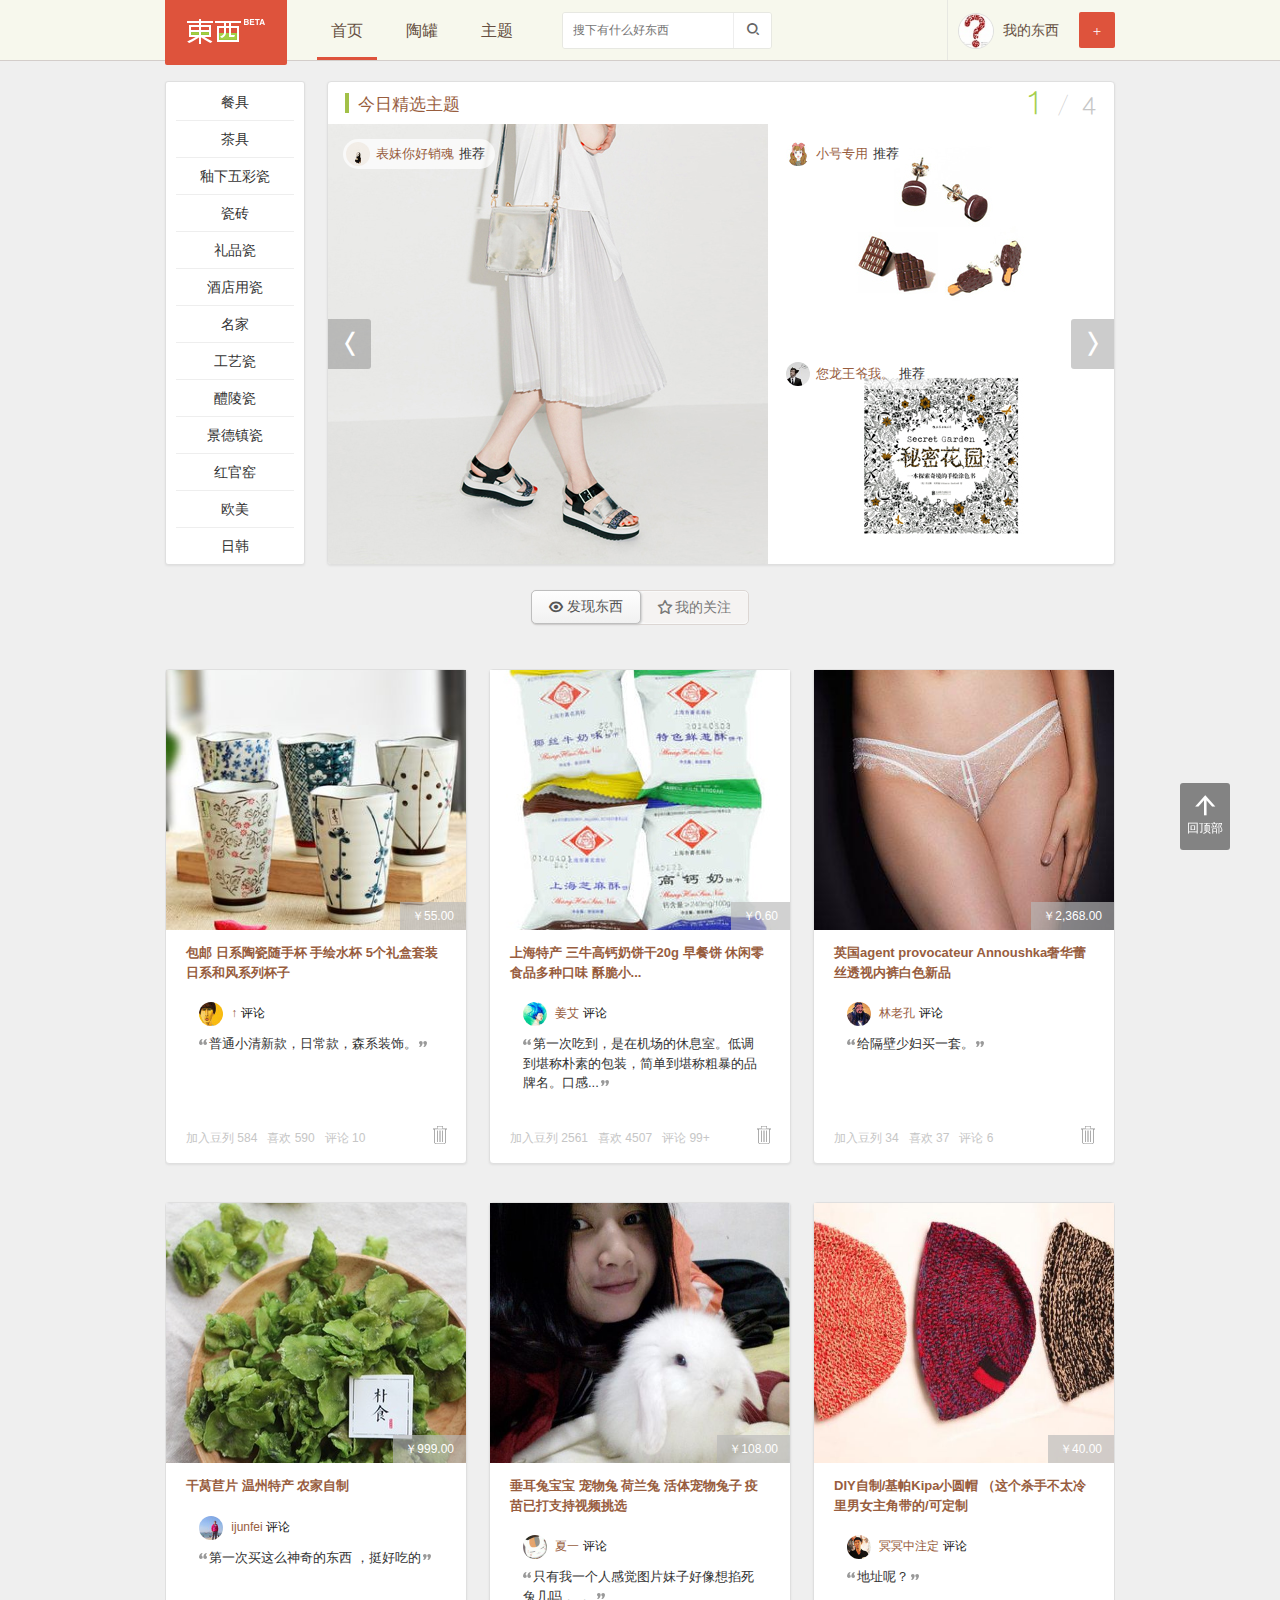
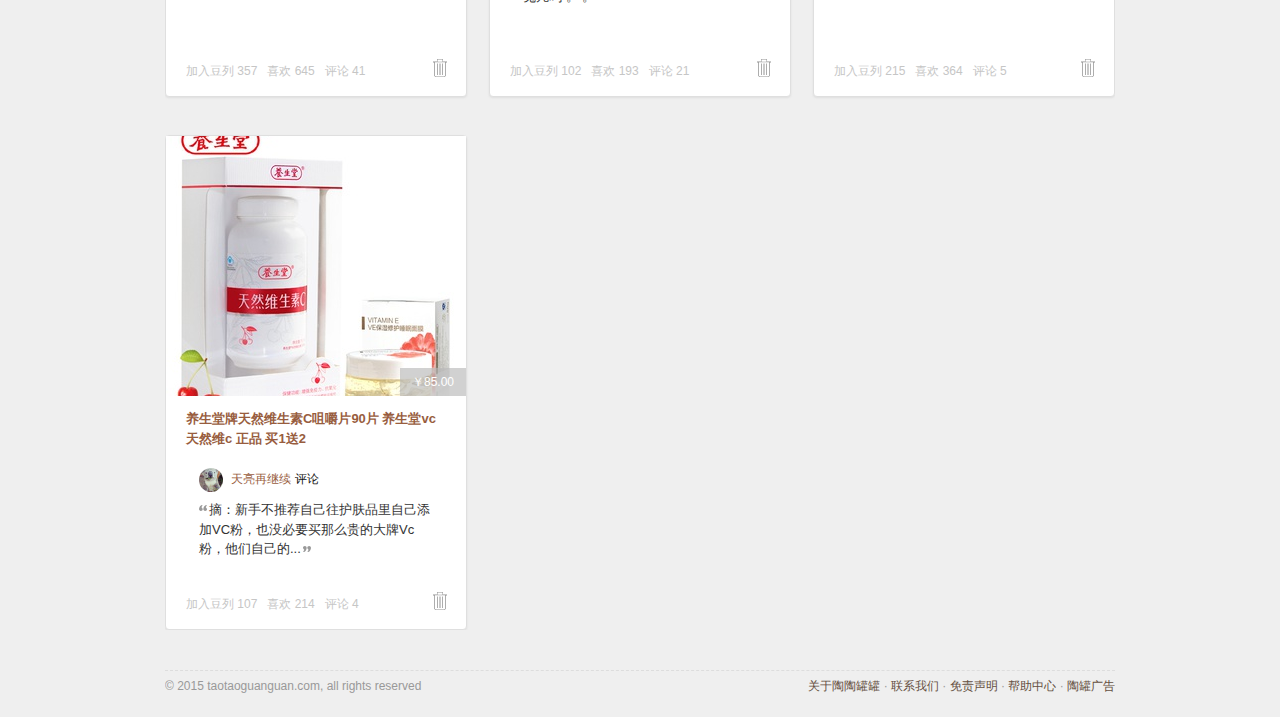
==== commit ef050512: "全部改为本地资源" ====
--- a/index.html
+++ b/index.html
@@ -12,17 +12,15 @@
     <div class="nav-wrap">
         <div class="nav-primary">
             <div class="nav-logo">
-                <a href="http://dongxi.douban.com" title="豆瓣东西">豆瓣东西</a>
+                <a href="#" title="陶陶罐罐">陶陶罐罐</a>
             </div>
             <div class="nav-items">
                 <ul>
-                    <li class="nav-item nav-story-item current"> <a class="nav-link" href="http://dongxi.douban.com/"> 首页 </a> </li>
-                    <li class="nav-item nav-doulists-item"> <a class="nav-link" href="http://dongxi.douban.com/doulists"> 豆列 </a> </li>
-                    <li class="nav-item nav-haitao-item"> <a class="nav-link" href="http://dongxi.douban.com/haitao/?icn=dongxi-nav"> 海淘 </a> </li>
-                    <li class="nav-item nav-article-item"> <a class="nav-link" href="http://dongxi.douban.com/articles"> 图文 </a> </li>
-                    <li class="nav-item nav-app-item"> <a class="nav-link" href="http://dongxi.douban.com/app/?icn=dongxi-nav&amp;referer=dongxi" target="&quot;_blank&quot;"> App <span class="hot"> <img src="http://img3.douban.com/f/shire/0d120528a37de5b43aa89f2ecfcf97fcdfd95400/pics/hot_tip.gif" /> </span> </a> </li>
+                    <li class="nav-item nav-story-item current"> <a class="nav-link" href="#"> 首页 </a> </li>
+                    <li class="nav-item nav-doulists-item"> <a class="nav-link" href="#"> 陶罐 </a> </li>
+                    <li class="nav-item nav-article-item"> <a class="nav-link" href="#"> 主题 </a> </li>
                     <li class="nav-item search-item">
-                        <form action="http://dongxi.douban.com/search" method="GET">
+                        <form action="#" method="GET">
                             <div class="search-wrap-commodity">
                                 <input id="search" class="search-input" type="text" name="q" placeholder="搜下有什么好东西" value="" />
                                 <button type="submit" class="search-icon"></button>
@@ -32,12 +30,12 @@
             </div>
             <div class="nav-misc">
                 <ul class="nav-misc-list">
-                    <li class="nav-misc-item nav-profile"> <a class="profile-link" href="http://dongxi.douban.com/people/127860437/"> <img width="34" height="34" src="http://img3.douban.com/icon/u127860437-1.jpg" alt="x悍匪" /> 我的东西 </a> </li>
+                    <li class="nav-misc-item nav-profile"> <a class="profile-link" href="#"> <img width="34" height="34" src="./icon/u127860437-1.jpg" alt="x悍匪" /> 我的东西 </a> </li>
                     <li class="nav-misc-item enterances"> <span class="more-enterances">+</span>
                         <div class="publish-enterances-wrap">
                             <ul class="publish-enterances">
-                                <li><a href="http://dongxi.douban.com/show/create" rel="nofollow"><i class="icon ilmenicon-story"></i>发布东西</a></li>
-                                <li><a href="http://dongxi.douban.com/article/create" rel="nofollow"><i class="icon ilmenicon-article"></i>写图文评论</a></li>
+                                <li><a href="#" rel="nofollow"><i class="icon ilmenicon-story"></i>发布东西</a></li>
+                                <li><a href="#" rel="nofollow"><i class="icon ilmenicon-article"></i>写图文评论</a></li>
                             </ul>
                             <i class="icon-wrap"></i>
                             <i class="icon-inner"></i>
@@ -56,26 +54,26 @@
                         <div class="dx-nav">
                             <div class="bd">
                                 <ul>
-                                    <li><a href="http://dongxi.douban.com/category/nvzhuang/">女装</a></li>
-                                    <li><a href="http://dongxi.douban.com/category/nvxie/">女鞋</a></li>
-                                    <li><a href="http://dongxi.douban.com/category/nanzhuang/">男装</a></li>
-                                    <li><a href="http://dongxi.douban.com/category/nanxie/">男鞋</a></li>
-                                    <li><a href="http://dongxi.douban.com/category/xiangbao/">箱包</a></li>
-                                    <li><a href="http://dongxi.douban.com/category/peishi/">配饰</a></li>
-                                    <li><a href="http://dongxi.douban.com/category/jiajuzhuangshi/">家居装饰</a></li>
-                                    <li><a href="http://dongxi.douban.com/category/meizhuang/">美妆</a></li>
-                                    <li><a href="http://dongxi.douban.com/category/meishi/">美食</a></li>
-                                    <li><a href="http://dongxi.douban.com/category/shuma/">数码</a></li>
-                                    <li><a href="http://dongxi.douban.com/category/huwai_yundong/">户外/运动</a></li>
-                                    <li><a href="http://dongxi.douban.com/category/liwu/">礼物</a></li>
-                                    <li><a href="http://dongxi.douban.com/category/riyongbaihuo/">日用百货</a></li>
+                                    <li><a href="#">餐具</a></li>
+                                    <li><a href="#">茶具</a></li>
+                                    <li><a href="#">釉下五彩瓷</a></li>
+                                    <li><a href="#">瓷砖</a></li>
+                                    <li><a href="#">礼品瓷</a></li>
+                                    <li><a href="#">酒店用瓷</a></li>
+                                    <li><a href="#">名家</a></li>
+                                    <li><a href="#">工艺瓷</a></li>
+                                    <li><a href="#">醴陵瓷</a></li>
+                                    <li><a href="#">景德镇瓷</a></li>
+                                    <li><a href="#">红官窑</a></li>
+                                    <li><a href="#">欧美</a></li>
+                                    <li><a href="#">日韩</a></li>
                                 </ul>
                             </div>
                         </div>
                     </div>
                     <div class="main-promotion">
                         <div class="promotion-info">
-                            <h1 class="promotion-banner-title">每周TOP排行榜</h1>
+                            <h1 class="promotion-banner-title">今日精选主题</h1>
                             <div class="page-indicator" style="visibility: visible;">
                                 <em class="current"></em>
                                 <i class="ilmenicon-slash"></i>
@@ -89,40 +87,40 @@
                                         <li class="item active" style="float: left;">
                                             <div class="commodity-layout layout-0">
                                                 <ul class="commodity-items">
-                                                    <li class="layout-item-B commodity-item"> <a href="http://dongxi.douban.com/show/3622298/?r=8" target="_blank" title="BF14421 日本 MURUA 荻原桃子 复古金属白 松紧腰百褶半身裙"> <img class="item-image" width="440" height="440" src="http://img6.douban.com/view/commodity_story_promotion/large/public/pa1bdbb7d7d194cc5aa11cf6d53ff8e30.jpg" alt="BF14421 日本 MURUA 荻原桃子 复古金属白 松紧腰百褶半身裙的图片" /> </a>
+                                                    <li class="layout-item-B commodity-item"> <a href="#" target="_blank" title="BF14421 日本 MURUA 荻原桃子 复古金属白 松紧腰百褶半身裙"> <img class="item-image" width="440" height="440" src="./public/pa1bdbb7d7d194cc5aa11cf6d53ff8e30.jpg" alt="BF14421 日本 MURUA 荻原桃子 复古金属白 松紧腰百褶半身裙的图片" /> </a>
                                                         <div class="author-box">
-                                                            <a target="_blank" class="author-avatar" href="http://dongxi.douban.com/people/redjar/?r=8"> <img src="http://img3.douban.com/icon/u4547079-21.jpg" width="24" height="24" title="表妹你好销魂" /> </a>
-                                                            <a class="author-name" target="_blank" href="http://dongxi.douban.com/people/redjar/?r=8"> 表妹你好销魂 </a>
+                                                            <a target="_blank" class="author-avatar" href="#"> <img src="./icon/u4547079-21.jpg" width="24" height="24" title="表妹你好销魂" /> </a>
+                                                            <a class="author-name" target="_blank" href="#"> 表妹你好销魂 </a>
                                                             <span>推荐</span>
                                                         </div>
                                                         <div class="story-box">
-                                                            <a href="http://dongxi.douban.com/show/3622298/?r=8" target="_blank">
+                                                            <a href="#" target="_blank">
                                                                 <div class="story-info">
                                                                     <span class="story-title"> 【TOP 10】复古金属白松紧... </span>
                                                                     <span class="story-item-price">￥119.00</span>
                                                                 </div> </a>
                                                         </div> </li>
-                                                    <li class="layout-item-A commodity-item"> <a href="http://dongxi.douban.com/show/3634905/?r=8" target="_blank" title="Aliya/巧克力马卡龙雪糕纯银创意耳钉好玩有趣个性饰品礼物可爱"> <img class="item-image" width="346" height="220" src="http://img6.douban.com/view/commodity_story_promotion/large/public/pa346793b35504524a9aa6d34c5fd9db9.jpg" alt="Aliya/巧克力马卡龙雪糕纯银创意耳钉好玩有趣个性饰品礼物可爱的图片" /> </a>
+                                                    <li class="layout-item-A commodity-item"> <a href="#" target="_blank" title="Aliya/巧克力马卡龙雪糕纯银创意耳钉好玩有趣个性饰品礼物可爱"> <img class="item-image" width="346" height="220" src="./public/pa346793b35504524a9aa6d34c5fd9db9.jpg" alt="Aliya/巧克力马卡龙雪糕纯银创意耳钉好玩有趣个性饰品礼物可爱的图片" /> </a>
                                                         <div class="author-box">
-                                                            <a target="_blank" class="author-avatar" href="http://dongxi.douban.com/people/121217676/?r=8"> <img src="http://img3.douban.com/icon/u121217676-3.jpg" width="24" height="24" title="小号专用" /> </a>
-                                                            <a class="author-name" target="_blank" href="http://dongxi.douban.com/people/121217676/?r=8"> 小号专用 </a>
+                                                            <a target="_blank" class="author-avatar" href="#"> <img src="./icon/u121217676-3.jpg" width="24" height="24" title="小号专用" /> </a>
+                                                            <a class="author-name" target="_blank" href="#"> 小号专用 </a>
                                                             <span>推荐</span>
                                                         </div>
                                                         <div class="story-box">
-                                                            <a href="http://dongxi.douban.com/show/3634905/?r=8" target="_blank">
+                                                            <a href="#" target="_blank">
                                                                 <div class="story-info">
                                                                     <span class="story-title"> 【TOP 5】巧克力马卡龙雪... </span>
                                                                     <span class="story-item-price">￥25.00</span>
                                                                 </div> </a>
                                                         </div> </li>
-                                                    <li class="layout-item-A commodity-item"> <a href="http://dongxi.douban.com/show/3624878/?r=8" target="_blank" title="秘密花园:一本探索奇境的手绘涂色书"> <img class="item-image" width="346" height="220" src="http://img6.douban.com/view/commodity_story_promotion/large/public/pe0947349666e4f59ade76dbfef831e76.jpg" alt="秘密花园:一本探索奇境的手绘涂色书的图片" /> </a>
+                                                    <li class="layout-item-A commodity-item"> <a href="#" target="_blank" title="秘密花园:一本探索奇境的手绘涂色书"> <img class="item-image" width="346" height="220" src="./public/pe0947349666e4f59ade76dbfef831e76.jpg" alt="秘密花园:一本探索奇境的手绘涂色书的图片" /> </a>
                                                         <div class="author-box">
-                                                            <a target="_blank" class="author-avatar" href="http://dongxi.douban.com/people/62193150/?r=8"> <img src="http://img3.douban.com/icon/u62193150-14.jpg" width="24" height="24" title="您龙王爷我。" /> </a>
-                                                            <a class="author-name" target="_blank" href="http://dongxi.douban.com/people/62193150/?r=8"> 您龙王爷我。 </a>
+                                                            <a target="_blank" class="author-avatar" href="#"> <img src="./icon/u62193150-14.jpg" width="24" height="24" title="您龙王爷我。" /> </a>
+                                                            <a class="author-name" target="_blank" href="#"> 您龙王爷我。 </a>
                                                             <span>推荐</span>
                                                         </div>
                                                         <div class="story-box">
-                                                            <a href="http://dongxi.douban.com/show/3624878/?r=8" target="_blank">
+                                                            <a href="#" target="_blank">
                                                                 <div class="story-info">
                                                                     <span class="story-title"> 【TOP 12】南秘密花园:一... </span>
                                                                     <span class="story-item-price">￥27.70</span>
@@ -130,138 +128,7 @@
                                                         </div> </li>
                                                 </ul>
                                             </div> </li>
-                                        <li class="item" style="float: left;">
-                                            <div class="commodity-layout layout-0">
-                                                <ul class="commodity-items">
-                                                    <li class="layout-item-B commodity-item"> <a href="http://dongxi.douban.com/show/3631185/?r=8" target="_blank" title="原创设计师日系复古15新品男士灯芯绒工装短裤休闲裤子潮 K15"> <img class="item-image" width="440" height="440" src="http://img6.douban.com/view/commodity_story_promotion/large/public/p3be00851f5d54f9bb61269c13e689880.jpg" alt="原创设计师日系复古15新品男士灯芯绒工装短裤休闲裤子潮 K15的图片" /> </a>
-                                                        <div class="author-box">
-                                                            <a target="_blank" class="author-avatar" href="http://dongxi.douban.com/people/117997113/?r=8"> <img src="http://img3.douban.com/icon/u117997113-1.jpg" width="24" height="24" title="Mad_土" /> </a>
-                                                            <a class="author-name" target="_blank" href="http://dongxi.douban.com/people/117997113/?r=8"> Mad_土 </a>
-                                                            <span>推荐</span>
-                                                        </div>
-                                                        <div class="story-box">
-                                                            <a href="http://dongxi.douban.com/show/3631185/?r=8" target="_blank">
-                                                                <div class="story-info">
-                                                                    <span class="story-title"> 【TOP 6】日系复古男士灯... </span>
-                                                                    <span class="story-item-price">￥98.70</span>
-                                                                </div> </a>
-                                                        </div> </li>
-                                                    <li class="layout-item-A commodity-item"> <a href="http://dongxi.douban.com/show/3619777/?r=8" target="_blank" title="富勒MK850 无线键盘鼠标套装 超薄 无线键鼠套装 无声静音 套件"> <img class="item-image" width="346" height="220" src="http://img6.douban.com/view/commodity_story_promotion/large/public/p0660a4c8ccd04a6c965f63ac211f5329.jpg" alt="富勒MK850 无线键盘鼠标套装 超薄 无线键鼠套装 无声静音 套件的图片" /> </a>
-                                                        <div class="author-box">
-                                                            <a target="_blank" class="author-avatar" href="http://dongxi.douban.com/people/mynatto/?r=8"> <img src="http://img3.douban.com/icon/u80854700-3.jpg" width="24" height="24" title="纳豆先森" /> </a>
-                                                            <a class="author-name" target="_blank" href="http://dongxi.douban.com/people/mynatto/?r=8"> 纳豆先森 </a>
-                                                            <span>推荐</span>
-                                                        </div>
-                                                        <div class="story-box">
-                                                            <a href="http://dongxi.douban.com/show/3619777/?r=8" target="_blank">
-                                                                <div class="story-info">
-                                                                    <span class="story-title"> 【TOP 3】富勒MK850 无线... </span>
-                                                                    <span class="story-item-price">￥69.00</span>
-                                                                </div> </a>
-                                                        </div> </li>
-                                                    <li class="layout-item-A commodity-item"> <a href="http://dongxi.douban.com/show/3643438/?r=8" target="_blank" title="华美聚合物移动电源超薄充电宝卡片式带线智能手机迷你充电宝通用"> <img class="item-image" width="346" height="220" src="http://img6.douban.com/view/commodity_story_promotion/large/public/p0ea629c4e6ed4fe29a1c42197897a1c0.jpg" alt="华美聚合物移动电源超薄充电宝卡片式带线智能手机迷你充电宝通用的图片" /> </a>
-                                                        <div class="author-box">
-                                                            <a target="_blank" class="author-avatar" href="http://dongxi.douban.com/people/mynatto/?r=8"> <img src="http://img3.douban.com/icon/u80854700-3.jpg" width="24" height="24" title="纳豆先森" /> </a>
-                                                            <a class="author-name" target="_blank" href="http://dongxi.douban.com/people/mynatto/?r=8"> 纳豆先森 </a>
-                                                            <span>推荐</span>
-                                                        </div>
-                                                        <div class="story-box">
-                                                            <a href="http://dongxi.douban.com/show/3643438/?r=8" target="_blank">
-                                                                <div class="story-info">
-                                                                    <span class="story-title"> 【TOP 7】超薄充电宝 </span>
-                                                                    <span class="story-item-price">￥69.90</span>
-                                                                </div> </a>
-                                                        </div> </li>
-                                                </ul>
-                                            </div> </li>
-                                        <li class="item" style="float: left;">
-                                            <div class="commodity-layout layout-0">
-                                                <ul class="commodity-items">
-                                                    <li class="layout-item-B commodity-item"> <a href="http://dongxi.douban.com/show/3631928/?r=8" target="_blank" title="欧式简约 异形水杯餐盘大碗套装"> <img class="item-image" width="440" height="440" src="http://img6.douban.com/view/commodity_story_promotion/large/public/pcee89925f53342739eb31a2dc43fb822.jpg" alt="欧式简约 异形水杯餐盘大碗套装的图片" /> </a>
-                                                        <div class="author-box">
-                                                            <a target="_blank" class="author-avatar" href="http://dongxi.douban.com/people/bearia/?r=8"> <img src="http://img3.douban.com/icon/u2767282-41.jpg" width="24" height="24" title="白乐寒" /> </a>
-                                                            <a class="author-name" target="_blank" href="http://dongxi.douban.com/people/bearia/?r=8"> 白乐寒 </a>
-                                                            <span>推荐</span>
-                                                        </div>
-                                                        <div class="story-box">
-                                                            <a href="http://dongxi.douban.com/show/3631928/?r=8" target="_blank">
-                                                                <div class="story-info">
-                                                                    <span class="story-title"> 【TOP 11】异形水杯餐盘大... </span>
-                                                                    <span class="story-item-price">￥16.00</span>
-                                                                </div> </a>
-                                                        </div> </li>
-                                                    <li class="layout-item-A commodity-item"> <a href="http://dongxi.douban.com/show/3625424/?r=8" target="_blank" title="最萌牛奶味香水 香草奶香 奶糖味 女士香可爱少女甜香水 10ML"> <img class="item-image" width="346" height="220" src="http://img6.douban.com/view/commodity_story_promotion/large/public/pa16478c97b224f159fc47354095d74b0.jpg" alt="最萌牛奶味香水 香草奶香 奶糖味 女士香可爱少女甜香水 10ML的图片" /> </a>
-                                                        <div class="author-box">
-                                                            <a target="_blank" class="author-avatar" href="http://dongxi.douban.com/people/69274846/?r=8"> <img src="http://img3.douban.com/icon/u69274846-6.jpg" width="24" height="24" title="大喵" /> </a>
-                                                            <a class="author-name" target="_blank" href="http://dongxi.douban.com/people/69274846/?r=8"> 大喵 </a>
-                                                            <span>推荐</span>
-                                                        </div>
-                                                        <div class="story-box">
-                                                            <a href="http://dongxi.douban.com/show/3625424/?r=8" target="_blank">
-                                                                <div class="story-info">
-                                                                    <span class="story-title"> 【TOP 1】最萌牛奶味香水 ... </span>
-                                                                    <span class="story-item-price">￥18.05</span>
-                                                                </div> </a>
-                                                        </div> </li>
-                                                    <li class="layout-item-A commodity-item"> <a href="http://dongxi.douban.com/show/3635594/?r=8" target="_blank" title="科伊斯北欧风情抱枕厚实棉麻几何鹿头靠枕沙发靠垫藤椅咖啡店腰枕"> <img class="item-image" width="346" height="220" src="http://img6.douban.com/view/commodity_story_promotion/large/public/p3aff1b9d9fc64b46a8cdd962d7e36c7f.jpg" alt="科伊斯北欧风情抱枕厚实棉麻几何鹿头靠枕沙发靠垫藤椅咖啡店腰枕的图片" /> </a>
-                                                        <div class="author-box">
-                                                            <a target="_blank" class="author-avatar" href="http://dongxi.douban.com/people/63159177/?r=8"> <img src="http://img3.douban.com/icon/u63159177-3.jpg" width="24" height="24" title="餖餖餖餖瓣" /> </a>
-                                                            <a class="author-name" target="_blank" href="http://dongxi.douban.com/people/63159177/?r=8"> 餖餖餖餖瓣 </a>
-                                                            <span>推荐</span>
-                                                        </div>
-                                                        <div class="story-box">
-                                                            <a href="http://dongxi.douban.com/show/3635594/?r=8" target="_blank">
-                                                                <div class="story-info">
-                                                                    <span class="story-title"> 【TOP 4】几何鹿头靠枕 </span>
-                                                                    <span class="story-item-price">￥33.00</span>
-                                                                </div> </a>
-                                                        </div> </li>
-                                                </ul>
-                                            </div> </li>
-                                        <li class="item" style="float: left;">
-                                            <div class="commodity-layout layout-0">
-                                                <ul class="commodity-items">
-                                                    <li class="layout-item-B commodity-item"> <a href="http://dongxi.douban.com/show/3620229/?r=8" target="_blank" title="昆虫创意手工棒棒糖蝎子糖果蠕虫子棒棒糖比星空棒棒糖好生日礼物"> <img class="item-image" width="440" height="440" src="http://img6.douban.com/view/commodity_story_promotion/large/public/p95dc093c10394447bfa67e675c2550e7.jpg" alt="昆虫创意手工棒棒糖蝎子糖果蠕虫子棒棒糖比星空棒棒糖好生日礼物的图片" /> </a>
-                                                        <div class="author-box">
-                                                            <a target="_blank" class="author-avatar" href="http://dongxi.douban.com/people/74985864/?r=8"> <img src="http://img3.douban.com/icon/u74985864-3.jpg" width="24" height="24" title="伊丽莎白酱" /> </a>
-                                                            <a class="author-name" target="_blank" href="http://dongxi.douban.com/people/74985864/?r=8"> 伊丽莎白酱 </a>
-                                                            <span>推荐</span>
-                                                        </div>
-                                                        <div class="story-box">
-                                                            <a href="http://dongxi.douban.com/show/3620229/?r=8" target="_blank">
-                                                                <div class="story-info">
-                                                                    <span class="story-title"> 【TOP 8】昆虫创意手工棒棒糖 </span>
-                                                                    <span class="story-item-price">￥15.00</span>
-                                                                </div> </a>
-                                                        </div> </li>
-                                                    <li class="layout-item-A commodity-item"> <a href="http://dongxi.douban.com/show/3628149/?r=8" target="_blank" title="SEIKO 日本 精工 船舶挂钟 22cm"> <img class="item-image" width="346" height="220" src="http://img6.douban.com/view/commodity_story_promotion/large/public/p31706e9cf6e244378cd5fa38dd764a6d.jpg" alt="SEIKO 日本 精工 船舶挂钟 22cm的图片" /> </a>
-                                                        <div class="author-box">
-                                                            <a target="_blank" class="author-avatar" href="http://dongxi.douban.com/people/60458197/?r=8"> <img src="http://img3.douban.com/icon/u60458197-22.jpg" width="24" height="24" title="再见道长" /> </a>
-                                                            <a class="author-name" target="_blank" href="http://dongxi.douban.com/people/60458197/?r=8"> 再见道长 </a>
-                                                            <span>推荐</span>
-                                                        </div>
-                                                        <div class="story-box">
-                                                            <a href="http://dongxi.douban.com/show/3628149/?r=8" target="_blank">
-                                                                <div class="story-info">
-                                                                    <span class="story-title"> 【TOP 9】日本精工船舶挂... </span>
-                                                                    <span class="story-item-price">￥970.00</span>
-                                                                </div> </a>
-                                                        </div> </li>
-                                                    <li class="layout-item-A commodity-item"> <a href="http://dongxi.douban.com/show/3643673/?r=8" target="_blank" title="美国原装进口象牙浮水香皂芦荟香型3块*90克270克IVORY SOAP-ALOE"> <img class="item-image" width="346" height="220" src="http://img6.douban.com/view/commodity_story_promotion/large/public/pf9a76ceb7e9241f1996943d51d37d752.jpg" alt="美国原装进口象牙浮水香皂芦荟香型3块*90克270克IVORY SOAP-ALOE的图片" /> </a>
-                                                        <div class="author-box">
-                                                            <a target="_blank" class="author-avatar" href="http://dongxi.douban.com/people/36193600/?r=8"> <img src="http://img3.douban.com/icon/u36193600-63.jpg" width="24" height="24" title="年上党怎么办" /> </a>
-                                                            <a class="author-name" target="_blank" href="http://dongxi.douban.com/people/36193600/?r=8"> 年上党怎么办 </a>
-                                                            <span>推荐</span>
-                                                        </div>
-                                                        <div class="story-box">
-                                                            <a href="http://dongxi.douban.com/show/3643673/?r=8" target="_blank">
-                                                                <div class="story-info">
-                                                                    <span class="story-title"> 【TOP 2】美国原装进口象... </span>
-                                                                    <span class="story-item-price">￥20.00</span>
-                                                                </div> </a>
-                                                        </div> </li>
-                                                </ul>
-                                            </div> </li>
+
                                     </ul>
                                 </div>
                             </div>
@@ -286,14 +153,14 @@
                         <li class="carditem card-story-large ">
                             <div class="card-main">
                                 <div class="card-hd">
-                                    <a target="_blank" href="show.html" title="包邮 日系陶瓷随手杯 手绘水杯 5个礼盒套装 日系和风系列杯子"> <img class="story-image" width="300" height="300" src="http://img4.douban.com/view/commodity_story/imedium/public/p4833157.jpg" alt="包邮 日系陶瓷随手杯 手绘水杯 5个礼盒套装 日系和风系列杯子的图片" style="margin-top:-20.0px;" /> </a>
+                                    <a target="_blank" href="show.html" title="包邮 日系陶瓷随手杯 手绘水杯 5个礼盒套装 日系和风系列杯子"> <img class="story-image" width="300" height="300" src="./public/p4833157.jpg" alt="包邮 日系陶瓷随手杯 手绘水杯 5个礼盒套装 日系和风系列杯子的图片" style="margin-top:-20.0px;" /> </a>
                                     <span class="commodity-price">￥55.00</span>
                                 </div>
                                 <div class="card-bd">
-                                    <h2 class="story-title" title="包邮 日系陶瓷随手杯 手绘水杯 5个礼盒套装 日系和风系列杯子"> <a target="_blank" href="http://dongxi.douban.com/show/1246525/?query=%E9%99%B6%E7%93%B7&amp;icn=search">包邮 日系陶瓷随手杯 手绘水杯 5个礼盒套装 日系和风系列杯子</a> </h2>
-                                    <div class="author-box">
-                                        <a class="author-avatar-link" href="http://dongxi.douban.com/people/zhuanghuipin/"> <img width="24" height="24" src="http://img3.douban.com/icon/u24267218-29.jpg" alt="↑" title="↑" /> </a>
-                                        <a href="http://dongxi.douban.com/people/zhuanghuipin/">↑</a>&nbsp;评论
+                                    <h2 class="story-title" title="包邮 日系陶瓷随手杯 手绘水杯 5个礼盒套装 日系和风系列杯子"> <a target="_blank" href="#">包邮 日系陶瓷随手杯 手绘水杯 5个礼盒套装 日系和风系列杯子</a> </h2>
+                                    <div class="author-box">
+                                        <a class="author-avatar-link" href="#"> <img width="24" height="24" src="./icon/u24267218-29.jpg" alt="↑" title="↑" /> </a>
+                                        <a href="#">↑</a>&nbsp;评论
                                     </div>
                                     <div class="story-quote">
                                         <q class="quote">普通小清新款，日常款，森系装饰。</q>
@@ -309,21 +176,32 @@
                             </div>
                             <div class="card-extra">
                                 <div class="card-actions" style="display: none;">
-                                    <a class="J_AddToDoulist btn-doulist" data-target-id="1246525" data-target-image="http://img4.douban.com/view/commodity_story/medium/public/p4833157.jpg" data-url="/j/show/1246525/collect" data-sync-to-mb="1" data-item-selector="$(this).closest(&quot;.carditem&quot;)" data-at-tips-shown="0" data-at-tips-url="http://www.douban.com/j/accounts/hidetip?kind=34&amp;show_to_all=Y&amp;data_type=html" href="javascript:void(0)"> 加入豆列 <em class="count">584</em> </a>
+                                    <a class="J_AddToDoulist btn-doulist" data-target-id="1246525" data-target-image="./public/p4833157.jpg" data-url="/j/show/1246525/collect" data-sync-to-mb="1" data-item-selector="$(this).closest(&quot;.carditem&quot;)" data-at-tips-shown="0" data-at-tips-url="#" href="javascript:void(0)"> 加入豆列 <em class="count">584</em> </a>
                                     <a class="J_CommodityLikeBtn btn-carditem-like" href="javascript:void(0)" data-tid="1246525" data-tkind-url="show"> <span class="main"></span> <em class="count">590</em> </a>
                                 </div>
-                            </div> </li>
-                        <li class="carditem card-story-large ">
-                            <div class="card-main">
-                                <div class="card-hd">
-                                    <a target="_blank" href="http://dongxi.douban.com/show/2663347/?r=J2" title="上海特产 三牛高钙奶饼干20g  早餐饼 休闲零食品多种口味 酥脆小饼干 低糖 代餐 椰丝牛奶味饼干"> <img class="story-image" width="300" height="300" src="http://img6.douban.com/view/commodity_story/imedium/public/p11544668.jpg" alt="上海特产 三牛高钙奶饼干20g  早餐饼 休闲零食品多种口味 酥脆小饼干 低糖 代餐 椰丝牛奶味饼干的图片" style="margin-top:-20.0px;" /> </a>
+                                <div class="card-dislike-btn">
+                                    <a class="J_CommodityDislikeBtn" data-id="2663347" data-kind="3090" data-ref="J2" href="javascript:;"></a>
+                                    <span class="card-dislike-tip">不感兴趣</span>
+                                </div>
+                            </div> <script>
+                            var Dongxi={data:{}}
+                            Dongxi.data.doulistBtn = {
+                                doulists: [{"url":"http:\/\/dongxi.douban.com\/doulist\/3945662\/","id":"3945662","title":"餐具"}],
+                                selectedId: '3945662'
+                            };
+                        </script>
+                        </li>
+                        <li class="carditem card-story-large ">
+                            <div class="card-main">
+                                <div class="card-hd">
+                                    <a target="_blank" href="#" title="上海特产 三牛高钙奶饼干20g  早餐饼 休闲零食品多种口味 酥脆小饼干 低糖 代餐 椰丝牛奶味饼干"> <img class="story-image" width="300" height="300" src="./public/p11544668.jpg" alt="上海特产 三牛高钙奶饼干20g  早餐饼 休闲零食品多种口味 酥脆小饼干 低糖 代餐 椰丝牛奶味饼干的图片" style="margin-top:-20.0px;" /> </a>
                                     <span class="commodity-price">￥0.60</span>
                                 </div>
                                 <div class="card-bd">
-                                    <h2 class="story-title" title="上海特产 三牛高钙奶饼干20g  早餐饼 休闲零食品多种口味 酥脆小..."> <a target="_blank" href="http://dongxi.douban.com/show/2663347/?r=J2">上海特产 三牛高钙奶饼干20g 早餐饼 休闲零食品多种口味 酥脆小...</a> </h2>
-                                    <div class="author-box">
-                                        <a class="author-avatar-link" href="http://dongxi.douban.com/people/4838106/"> <img width="24" height="24" src="http://img3.douban.com/icon/u4838106-4.jpg" alt="姜艾" title="姜艾" /> </a>
-                                        <a href="http://dongxi.douban.com/people/4838106/">姜艾</a>&nbsp;评论
+                                    <h2 class="story-title" title="上海特产 三牛高钙奶饼干20g  早餐饼 休闲零食品多种口味 酥脆小..."> <a target="_blank" href="#">上海特产 三牛高钙奶饼干20g 早餐饼 休闲零食品多种口味 酥脆小...</a> </h2>
+                                    <div class="author-box">
+                                        <a class="author-avatar-link" href="#"> <img width="24" height="24" src="./icon/u4838106-4.jpg" alt="姜艾" title="姜艾" /> </a>
+                                        <a href="#">姜艾</a>&nbsp;评论
                                     </div>
                                     <div class="story-quote">
                                         <q class="quote">第一次吃到，是在机场的休息室。低调到堪称朴素的包装，简单到堪称粗暴的品牌名。口感...</q>
@@ -339,7 +217,7 @@
                             </div>
                             <div class="card-extra">
                                 <div class="card-actions">
-                                    <a class="J_AddToDoulist btn-doulist" data-target-id="2663347" data-target-image="http://img6.douban.com/view/commodity_story/medium/public/p11544668.jpg" data-url="/j/show/2663347/collect" data-sync-to-mb="1" data-item-selector="$(this).closest(&quot;.carditem&quot;)" data-at-tips-shown="0" data-at-tips-url="http://www.douban.com/j/accounts/hidetip?kind=34&amp;show_to_all=Y&amp;data_type=html" href="javascript:void(0)"> 加入豆列 <em class="count">2561</em> </a>
+                                    <a class="J_AddToDoulist btn-doulist" data-target-id="2663347" data-target-image="./public/p11544668.jpg" data-url="/j/show/2663347/collect" data-sync-to-mb="1" data-item-selector="$(this).closest(&quot;.carditem&quot;)" data-at-tips-shown="0" data-at-tips-url="#" href="javascript:void(0)"> 加入豆列 <em class="count">2561</em> </a>
                                     <a class="J_CommodityLikeBtn btn-carditem-like" href="javascript:void(0)" data-tid="2663347" data-tkind-url="show"> <span class="main"></span> <em class="count">4507</em> </a>
                                 </div>
                                 <div class="card-dislike-btn">
@@ -347,23 +225,23 @@
                                     <span class="card-dislike-tip">不感兴趣</span>
                                 </div>
                             </div> <script>
-                            var Dongxi={data:{}}
-                            Dongxi.data.doulistBtn = {
-                                doulists: [{"url":"http:\/\/dongxi.douban.com\/doulist\/3945662\/","id":"3945662","title":"餐具"}],
-                                selectedId: '3945662'
-                            };
-                        </script> </li>
-                        <li class="carditem card-story-large ">
-                            <div class="card-main">
-                                <div class="card-hd">
-                                    <a target="_blank" href="http://dongxi.douban.com/show/3356631/?r=rT" title="英国agent provocateur Annoushka奢华蕾丝透视内裤白色新品"> <img class="story-image" width="300" height="383" src="http://img6.douban.com/view/commodity_story/mlarge/public/p13736580.jpg" alt="英国agent provocateur Annoushka奢华蕾丝透视内裤白色新品的图片" style="margin-top:-61.5px;" /> </a>
+                            Dongxi.data.doulistBtn = {
+                                doulists: [{"url":"http:\/\/dongxi.douban.com\/doulist\/3945662\/","id":"3945662","title":"餐具"}],
+                                selectedId: '3945662'
+                            };
+                        </script>
+                        </li>
+                        <li class="carditem card-story-large ">
+                            <div class="card-main">
+                                <div class="card-hd">
+                                    <a target="_blank" href="#" title="英国agent provocateur Annoushka奢华蕾丝透视内裤白色新品"> <img class="story-image" width="300" height="383" src="./public/p13736580.jpg" alt="英国agent provocateur Annoushka奢华蕾丝透视内裤白色新品的图片" style="margin-top:-61.5px;" /> </a>
                                     <span class="commodity-price">￥2,368.00</span>
                                 </div>
                                 <div class="card-bd">
-                                    <h2 class="story-title" title="英国agent provocateur Annoushka奢华蕾丝透视内裤白色新品"> <a target="_blank" href="http://dongxi.douban.com/show/3356631/?r=rT">英国agent provocateur Annoushka奢华蕾丝透视内裤白色新品</a> </h2>
-                                    <div class="author-box">
-                                        <a class="author-avatar-link" href="http://dongxi.douban.com/people/41414343/"> <img width="24" height="24" src="http://img3.douban.com/icon/u41414343-6.jpg" alt="林老孔" title="林老孔" /> </a>
-                                        <a href="http://dongxi.douban.com/people/41414343/">林老孔</a>&nbsp;评论
+                                    <h2 class="story-title" title="英国agent provocateur Annoushka奢华蕾丝透视内裤白色新品"> <a target="_blank" href="#">英国agent provocateur Annoushka奢华蕾丝透视内裤白色新品</a> </h2>
+                                    <div class="author-box">
+                                        <a class="author-avatar-link" href="#"> <img width="24" height="24" src="./icon/u41414343-6.jpg" alt="林老孔" title="林老孔" /> </a>
+                                        <a href="#">林老孔</a>&nbsp;评论
                                     </div>
                                     <div class="story-quote">
                                         <q class="quote">给隔壁少妇买一套。</q>
@@ -379,7 +257,7 @@
                             </div>
                             <div class="card-extra">
                                 <div class="card-actions">
-                                    <a class="J_AddToDoulist btn-doulist" data-target-id="3356631" data-target-image="http://img6.douban.com/view/commodity_story/medium/public/p13736580.jpg" data-url="/j/show/3356631/collect" data-sync-to-mb="1" data-item-selector="$(this).closest(&quot;.carditem&quot;)" data-at-tips-shown="0" data-at-tips-url="http://www.douban.com/j/accounts/hidetip?kind=34&amp;show_to_all=Y&amp;data_type=html" href="javascript:void(0)"> 加入豆列 <em class="count">34</em> </a>
+                                    <a class="J_AddToDoulist btn-doulist" data-target-id="3356631" data-target-image="./public/p13736580.jpg" data-url="/j/show/3356631/collect" data-sync-to-mb="1" data-item-selector="$(this).closest(&quot;.carditem&quot;)" data-at-tips-shown="0" data-at-tips-url="#" href="javascript:void(0)"> 加入豆列 <em class="count">34</em> </a>
                                     <a class="J_CommodityLikeBtn btn-carditem-like" href="javascript:void(0)" data-tid="3356631" data-tkind-url="show"> <span class="main"></span> <em class="count">37</em> </a>
                                 </div>
                                 <div class="card-dislike-btn">
@@ -395,14 +273,14 @@
                         <li class="carditem card-story-large ">
                             <div class="card-main">
                                 <div class="card-hd">
-                                    <a target="_blank" href="http://dongxi.douban.com/show/2601778/?r=J2" title="干莴苣片 温州特产 农家自制"> <img class="story-image" width="300" height="300" src="http://img6.douban.com/view/commodity_story/imedium/public/p11308315.jpg" alt="干莴苣片 温州特产 农家自制的图片" style="margin-top:-20.0px;" /> </a>
+                                    <a target="_blank" href="#" title="干莴苣片 温州特产 农家自制"> <img class="story-image" width="300" height="300" src="./public/p11308315.jpg" alt="干莴苣片 温州特产 农家自制的图片" style="margin-top:-20.0px;" /> </a>
                                     <span class="commodity-price">￥999.00</span>
                                 </div>
                                 <div class="card-bd">
-                                    <h2 class="story-title" title="干莴苣片 温州特产 农家自制"> <a target="_blank" href="http://dongxi.douban.com/show/2601778/?r=J2">干莴苣片 温州特产 农家自制</a> </h2>
-                                    <div class="author-box">
-                                        <a class="author-avatar-link" href="http://dongxi.douban.com/people/60647682/"> <img width="24" height="24" src="http://img3.douban.com/icon/u60647682-4.jpg" alt="ijunfei" title="ijunfei" /> </a>
-                                        <a href="http://dongxi.douban.com/people/60647682/">ijunfei</a>&nbsp;评论
+                                    <h2 class="story-title" title="干莴苣片 温州特产 农家自制"> <a target="_blank" href="#">干莴苣片 温州特产 农家自制</a> </h2>
+                                    <div class="author-box">
+                                        <a class="author-avatar-link" href="#"> <img width="24" height="24" src="./icon/u60647682-4.jpg" alt="ijunfei" title="ijunfei" /> </a>
+                                        <a href="#">ijunfei</a>&nbsp;评论
                                     </div>
                                     <div class="story-quote">
                                         <q class="quote">第一次买这么神奇的东西 ，挺好吃的</q>
@@ -418,7 +296,7 @@
                             </div>
                             <div class="card-extra">
                                 <div class="card-actions">
-                                    <a class="J_AddToDoulist btn-doulist" data-target-id="2601778" data-target-image="http://img6.douban.com/view/commodity_story/medium/public/p11308315.jpg" data-url="/j/show/2601778/collect" data-sync-to-mb="1" data-item-selector="$(this).closest(&quot;.carditem&quot;)" data-at-tips-shown="0" data-at-tips-url="http://www.douban.com/j/accounts/hidetip?kind=34&amp;show_to_all=Y&amp;data_type=html" href="javascript:void(0)"> 加入豆列 <em class="count">357</em> </a>
+                                    <a class="J_AddToDoulist btn-doulist" data-target-id="2601778" data-target-image="./public/p11308315.jpg" data-url="/j/show/2601778/collect" data-sync-to-mb="1" data-item-selector="$(this).closest(&quot;.carditem&quot;)" data-at-tips-shown="0" data-at-tips-url="#" href="javascript:void(0)"> 加入豆列 <em class="count">357</em> </a>
                                     <a class="J_CommodityLikeBtn btn-carditem-like" href="javascript:void(0)" data-tid="2601778" data-tkind-url="show"> <span class="main"></span> <em class="count">645</em> </a>
                                 </div>
                                 <div class="card-dislike-btn">
@@ -434,14 +312,14 @@
                         <li class="carditem card-story-large ">
                             <div class="card-main">
                                 <div class="card-hd">
-                                    <a target="_blank" href="http://dongxi.douban.com/show/1638573/?r=J2" title="垂耳兔宝宝 宠物兔 荷兰兔 活体宠物兔子 疫苗已打支持视频挑选"> <img class="story-image" width="300" height="399" src="http://img4.douban.com/view/commodity_story/mlarge/public/p7911619.jpg" alt="垂耳兔宝宝 宠物兔 荷兰兔 活体宠物兔子 疫苗已打支持视频挑选的图片" style="margin-top:-69.5px;" /> </a>
+                                    <a target="_blank" href="#" title="垂耳兔宝宝 宠物兔 荷兰兔 活体宠物兔子 疫苗已打支持视频挑选"> <img class="story-image" width="300" height="399" src="./public/p7911619.jpg" alt="垂耳兔宝宝 宠物兔 荷兰兔 活体宠物兔子 疫苗已打支持视频挑选的图片" style="margin-top:-69.5px;" /> </a>
                                     <span class="commodity-price">￥108.00</span>
                                 </div>
                                 <div class="card-bd">
-                                    <h2 class="story-title" title="垂耳兔宝宝 宠物兔 荷兰兔 活体宠物兔子 疫苗已打支持视频挑选"> <a target="_blank" href="http://dongxi.douban.com/show/1638573/?r=J2">垂耳兔宝宝 宠物兔 荷兰兔 活体宠物兔子 疫苗已打支持视频挑选</a> </h2>
-                                    <div class="author-box">
-                                        <a class="author-avatar-link" href="http://dongxi.douban.com/people/62536958/"> <img width="24" height="24" src="http://img3.douban.com/icon/u62536958-1.jpg" alt="夏一" title="夏一" /> </a>
-                                        <a href="http://dongxi.douban.com/people/62536958/">夏一</a>&nbsp;评论
+                                    <h2 class="story-title" title="垂耳兔宝宝 宠物兔 荷兰兔 活体宠物兔子 疫苗已打支持视频挑选"> <a target="_blank" href="#">垂耳兔宝宝 宠物兔 荷兰兔 活体宠物兔子 疫苗已打支持视频挑选</a> </h2>
+                                    <div class="author-box">
+                                        <a class="author-avatar-link" href="#"> <img width="24" height="24" src="./icon/u62536958-1.jpg" alt="夏一" title="夏一" /> </a>
+                                        <a href="#">夏一</a>&nbsp;评论
                                     </div>
                                     <div class="story-quote">
                                         <q class="quote">只有我一个人感觉图片妹子好像想掐死兔几吗 。 。</q>
@@ -457,7 +335,7 @@
                             </div>
                             <div class="card-extra">
                                 <div class="card-actions">
-                                    <a class="J_AddToDoulist btn-doulist" data-target-id="1638573" data-target-image="http://img6.douban.com/view/commodity_story/medium/public/p7911619.jpg" data-url="/j/show/1638573/collect" data-sync-to-mb="1" data-item-selector="$(this).closest(&quot;.carditem&quot;)" data-at-tips-shown="0" data-at-tips-url="http://www.douban.com/j/accounts/hidetip?kind=34&amp;show_to_all=Y&amp;data_type=html" href="javascript:void(0)"> 加入豆列 <em class="count">102</em> </a>
+                                    <a class="J_AddToDoulist btn-doulist" data-target-id="1638573" data-target-image="./public/p7911619.jpg" data-url="/j/show/1638573/collect" data-sync-to-mb="1" data-item-selector="$(this).closest(&quot;.carditem&quot;)" data-at-tips-shown="0" data-at-tips-url="#" href="javascript:void(0)"> 加入豆列 <em class="count">102</em> </a>
                                     <a class="J_CommodityLikeBtn btn-carditem-like" href="javascript:void(0)" data-tid="1638573" data-tkind-url="show"> <span class="main"></span> <em class="count">193</em> </a>
                                 </div>
                                 <div class="card-dislike-btn">
@@ -473,14 +351,14 @@
                         <li class="carditem card-story-large ">
                             <div class="card-main">
                                 <div class="card-hd">
-                                    <a target="_blank" href="http://dongxi.douban.com/show/1986692/?r=J2" title="DIY自制/基帕Kipa小圆帽 （这个杀手不太冷里男女主角带的/可定制"> <img class="story-image" width="366" height="260" src="http://img6.douban.com/view/commodity_story/mlarge/public/p9081799.jpg" alt="DIY自制/基帕Kipa小圆帽 （这个杀手不太冷里男女主角带的/可定制的图片" style="margin-left:-33.0px;" /> </a>
+                                    <a target="_blank" href="#" title="DIY自制/基帕Kipa小圆帽 （这个杀手不太冷里男女主角带的/可定制"> <img class="story-image" width="366" height="260" src="./public/p9081799.jpg" alt="DIY自制/基帕Kipa小圆帽 （这个杀手不太冷里男女主角带的/可定制的图片" style="margin-left:-33.0px;" /> </a>
                                     <span class="commodity-price">￥40.00</span>
                                 </div>
                                 <div class="card-bd">
-                                    <h2 class="story-title" title="DIY自制/基帕Kipa小圆帽 （这个杀手不太冷里男女主角带的/可定制"> <a target="_blank" href="http://dongxi.douban.com/show/1986692/?r=J2">DIY自制/基帕Kipa小圆帽 （这个杀手不太冷里男女主角带的/可定制</a> </h2>
-                                    <div class="author-box">
-                                        <a class="author-avatar-link" href="http://dongxi.douban.com/people/andyesido/"> <img width="24" height="24" src="http://img3.douban.com/icon/u1404572-8.jpg" alt="冥冥中注定" title="冥冥中注定" /> </a>
-                                        <a href="http://dongxi.douban.com/people/andyesido/">冥冥中注定</a>&nbsp;评论
+                                    <h2 class="story-title" title="DIY自制/基帕Kipa小圆帽 （这个杀手不太冷里男女主角带的/可定制"> <a target="_blank" href="#">DIY自制/基帕Kipa小圆帽 （这个杀手不太冷里男女主角带的/可定制</a> </h2>
+                                    <div class="author-box">
+                                        <a class="author-avatar-link" href="#"> <img width="24" height="24" src="./icon/u1404572-8.jpg" alt="冥冥中注定" title="冥冥中注定" /> </a>
+                                        <a href="#">冥冥中注定</a>&nbsp;评论
                                     </div>
                                     <div class="story-quote">
                                         <q class="quote">地址呢？</q>
@@ -496,7 +374,7 @@
                             </div>
                             <div class="card-extra">
                                 <div class="card-actions">
-                                    <a class="J_AddToDoulist btn-doulist" data-target-id="1986692" data-target-image="http://img6.douban.com/view/commodity_story/medium/public/p9081799.jpg" data-url="/j/show/1986692/collect" data-sync-to-mb="1" data-item-selector="$(this).closest(&quot;.carditem&quot;)" data-at-tips-shown="0" data-at-tips-url="http://www.douban.com/j/accounts/hidetip?kind=34&amp;show_to_all=Y&amp;data_type=html" href="javascript:void(0)"> 加入豆列 <em class="count">215</em> </a>
+                                    <a class="J_AddToDoulist btn-doulist" data-target-id="1986692" data-target-image="./public/p9081799.jpg" data-url="/j/show/1986692/collect" data-sync-to-mb="1" data-item-selector="$(this).closest(&quot;.carditem&quot;)" data-at-tips-shown="0" data-at-tips-url="#" href="javascript:void(0)"> 加入豆列 <em class="count">215</em> </a>
                                     <a class="J_CommodityLikeBtn btn-carditem-like" href="javascript:void(0)" data-tid="1986692" data-tkind-url="show"> <span class="main"></span> <em class="count">364</em> </a>
                                 </div>
                                 <div class="card-dislike-btn">
@@ -512,14 +390,14 @@
                         <li class="carditem card-story-large ">
                             <div class="card-main">
                                 <div class="card-hd">
-                                    <a target="_blank" href="http://dongxi.douban.com/show/2283440/?r=J2" title="养生堂牌天然维生素C咀嚼片90片 养生堂vc 天然维c 正品 买1送2"> <img class="story-image" width="300" height="300" src="http://img4.douban.com/view/commodity_story/imedium/public/p10132198.jpg" alt="养生堂牌天然维生素C咀嚼片90片 养生堂vc 天然维c 正品 买1送2的图片" style="margin-top:-20.0px;" /> </a>
+                                    <a target="_blank" href="#" title="养生堂牌天然维生素C咀嚼片90片 养生堂vc 天然维c 正品 买1送2"> <img class="story-image" width="300" height="300" src="./public/p10132198.jpg" alt="养生堂牌天然维生素C咀嚼片90片 养生堂vc 天然维c 正品 买1送2的图片" style="margin-top:-20.0px;" /> </a>
                                     <span class="commodity-price">￥85.00</span>
                                 </div>
                                 <div class="card-bd">
-                                    <h2 class="story-title" title="养生堂牌天然维生素C咀嚼片90片 养生堂vc 天然维c 正品 买1送2"> <a target="_blank" href="http://dongxi.douban.com/show/2283440/?r=J2">养生堂牌天然维生素C咀嚼片90片 养生堂vc 天然维c 正品 买1送2</a> </h2>
-                                    <div class="author-box">
-                                        <a class="author-avatar-link" href="http://dongxi.douban.com/people/91519521/"> <img width="24" height="24" src="http://img3.douban.com/icon/u91519521-2.jpg" alt="天亮再继续" title="天亮再继续" /> </a>
-                                        <a href="http://dongxi.douban.com/people/91519521/">天亮再继续</a>&nbsp;评论
+                                    <h2 class="story-title" title="养生堂牌天然维生素C咀嚼片90片 养生堂vc 天然维c 正品 买1送2"> <a target="_blank" href="#">养生堂牌天然维生素C咀嚼片90片 养生堂vc 天然维c 正品 买1送2</a> </h2>
+                                    <div class="author-box">
+                                        <a class="author-avatar-link" href="#"> <img width="24" height="24" src="./icon/u91519521-2.jpg" alt="天亮再继续" title="天亮再继续" /> </a>
+                                        <a href="#">天亮再继续</a>&nbsp;评论
                                     </div>
                                     <div class="story-quote">
                                         <q class="quote">摘：新手不推荐自己往护肤品里自己添加VC粉，也没必要买那么贵的大牌Vc粉，他们自己的...</q>
@@ -535,518 +413,11 @@
                             </div>
                             <div class="card-extra">
                                 <div class="card-actions">
-                                    <a class="J_AddToDoulist btn-doulist" data-target-id="2283440" data-target-image="http://img6.douban.com/view/commodity_story/medium/public/p10132198.jpg" data-url="/j/show/2283440/collect" data-sync-to-mb="1" data-item-selector="$(this).closest(&quot;.carditem&quot;)" data-at-tips-shown="0" data-at-tips-url="http://www.douban.com/j/accounts/hidetip?kind=34&amp;show_to_all=Y&amp;data_type=html" href="javascript:void(0)"> 加入豆列 <em class="count">107</em> </a>
+                                    <a class="J_AddToDoulist btn-doulist" data-target-id="2283440" data-target-image="./public/p10132198.jpg" data-url="/j/show/2283440/collect" data-sync-to-mb="1" data-item-selector="$(this).closest(&quot;.carditem&quot;)" data-at-tips-shown="0" data-at-tips-url="#" href="javascript:void(0)"> 加入豆列 <em class="count">107</em> </a>
                                     <a class="J_CommodityLikeBtn btn-carditem-like" href="javascript:void(0)" data-tid="2283440" data-tkind-url="show"> <span class="main"></span> <em class="count">214</em> </a>
                                 </div>
                                 <div class="card-dislike-btn">
                                     <a class="J_CommodityDislikeBtn" data-id="2283440" data-kind="3090" data-ref="J2" href="javascript:;"></a>
-                                    <span class="card-dislike-tip">不感兴趣</span>
-                                </div>
-                            </div> <script>
-                            Dongxi.data.doulistBtn = {
-                                doulists: [{"url":"http:\/\/dongxi.douban.com\/doulist\/3945662\/","id":"3945662","title":"餐具"}],
-                                selectedId: '3945662'
-                            };
-                        </script> </li>
-                        <li class="carditem card-story-large ">
-                            <div class="card-main">
-                                <div class="card-hd">
-                                    <a target="_blank" href="http://dongxi.douban.com/show/1495522/?r=J2" title="艾叶泡脚三年陈艾叶 艾草红花泡脚足浴泡澡 祛痘暖宫祛湿驱寒"> <img class="story-image" width="300" height="300" src="http://img3.douban.com/view/commodity_story/imedium/public/p7450912.jpg" alt="艾叶泡脚三年陈艾叶 艾草红花泡脚足浴泡澡 祛痘暖宫祛湿驱寒的图片" style="margin-top:-20.0px;" /> </a>
-                                    <span class="commodity-price">￥1.05</span>
-                                </div>
-                                <div class="card-bd">
-                                    <h2 class="story-title" title="艾叶泡脚三年陈艾叶 艾草红花泡脚足浴泡澡 祛痘暖宫祛湿驱寒"> <a target="_blank" href="http://dongxi.douban.com/show/1495522/?r=J2">艾叶泡脚三年陈艾叶 艾草红花泡脚足浴泡澡 祛痘暖宫祛湿驱寒</a> </h2>
-                                    <div class="author-box">
-                                        <a class="author-avatar-link" href="http://dongxi.douban.com/people/2573984/"> <img width="24" height="24" src="http://img3.douban.com/icon/u2573984-15.jpg" alt="小猪罗罗" title="小猪罗罗" /> </a>
-                                        <a href="http://dongxi.douban.com/people/2573984/">小猪罗罗</a>&nbsp;拥有
-                                    </div>
-                                    <div class="story-quote">
-                                        <q class="quote">手脚冰冷僵尸妹子的福音</q>
-                                    </div>
-                                    <div class="story-info" data-eqid="1495522">
-                                        <ul class="stats-list">
-                                            <li class="doulist-count">加入豆列&nbsp;504</li>
-                                            <li class="like">喜欢&nbsp;1028</li>
-                                            <li class="post">评论&nbsp;12</li>
-                                        </ul>
-                                    </div>
-                                </div>
-                            </div>
-                            <div class="card-extra">
-                                <div class="card-actions">
-                                    <a class="J_AddToDoulist btn-doulist" data-target-id="1495522" data-target-image="http://img6.douban.com/view/commodity_story/medium/public/p7450912.jpg" data-url="/j/show/1495522/collect" data-sync-to-mb="1" data-item-selector="$(this).closest(&quot;.carditem&quot;)" data-at-tips-shown="0" data-at-tips-url="http://www.douban.com/j/accounts/hidetip?kind=34&amp;show_to_all=Y&amp;data_type=html" href="javascript:void(0)"> 加入豆列 <em class="count">504</em> </a>
-                                    <a class="J_CommodityLikeBtn btn-carditem-like" href="javascript:void(0)" data-tid="1495522" data-tkind-url="show"> <span class="main"></span> <em class="count">1028</em> </a>
-                                </div>
-                                <div class="card-dislike-btn">
-                                    <a class="J_CommodityDislikeBtn" data-id="1495522" data-kind="3090" data-ref="J2" href="javascript:;"></a>
-                                    <span class="card-dislike-tip">不感兴趣</span>
-                                </div>
-                            </div> <script>
-                            Dongxi.data.doulistBtn = {
-                                doulists: [{"url":"http:\/\/dongxi.douban.com\/doulist\/3945662\/","id":"3945662","title":"餐具"}],
-                                selectedId: '3945662'
-                            };
-                        </script> </li>
-                        <li class="carditem card-story-large ">
-                            <div class="card-main">
-                                <div class="card-hd">
-                                    <a target="_blank" href="http://dongxi.douban.com/show/1900956/?r=J2" title="The Coffee Bean&amp;Tea Leaf&reg;香啡缤 Holiday 假日 茶包礼盒 15包"> <img class="story-image" width="300" height="338" src="http://img6.douban.com/view/commodity_story/mlarge/public/p8789470.jpg" alt="The Coffee Bean&amp;Tea Leaf&reg;香啡缤 Holiday 假日 茶包礼盒 15包的图片" style="margin-top:-39.0px;" /> </a>
-                                    <span class="commodity-price">￥156.00</span>
-                                </div>
-                                <div class="card-bd">
-                                    <h2 class="story-title" title="The Coffee Bean&amp;Tea Leaf&reg;香啡缤 Holiday 假日 茶包礼盒 15包"> <a target="_blank" href="http://dongxi.douban.com/show/1900956/?r=J2">The Coffee Bean&amp;Tea Leaf&reg;香啡缤 Holiday 假日 茶包礼盒 15包</a> </h2>
-                                    <div class="author-box">
-                                        <a class="author-avatar-link" href="http://dongxi.douban.com/people/36406041/"> <img width="24" height="24" src="http://img3.douban.com/icon/u36406041-8.jpg" alt="芥末雾子酱丶" title="芥末雾子酱丶" /> </a>
-                                        <a href="http://dongxi.douban.com/people/36406041/">芥末雾子酱丶</a>&nbsp;拥有
-                                    </div>
-                                    <div class="story-quote">
-                                        <q class="quote">The Coffee Bean &amp; Tea Leaf&reg; Holiday Tea Trio.html 香啡缤 假日 茶包礼盒 T...</q>
-                                    </div>
-                                    <div class="story-info" data-eqid="1900956">
-                                        <ul class="stats-list">
-                                            <li class="doulist-count">加入豆列&nbsp;174</li>
-                                            <li class="like">喜欢&nbsp;253</li>
-                                            <li class="post">评论&nbsp;3</li>
-                                        </ul>
-                                    </div>
-                                </div>
-                            </div>
-                            <div class="card-extra">
-                                <div class="card-actions">
-                                    <a class="J_AddToDoulist btn-doulist" data-target-id="1900956" data-target-image="http://img6.douban.com/view/commodity_story/medium/public/p8789470.jpg" data-url="/j/show/1900956/collect" data-sync-to-mb="1" data-item-selector="$(this).closest(&quot;.carditem&quot;)" data-at-tips-shown="0" data-at-tips-url="http://www.douban.com/j/accounts/hidetip?kind=34&amp;show_to_all=Y&amp;data_type=html" href="javascript:void(0)"> 加入豆列 <em class="count">174</em> </a>
-                                    <a class="J_CommodityLikeBtn btn-carditem-like" href="javascript:void(0)" data-tid="1900956" data-tkind-url="show"> <span class="main"></span> <em class="count">253</em> </a>
-                                </div>
-                                <div class="card-dislike-btn">
-                                    <a class="J_CommodityDislikeBtn" data-id="1900956" data-kind="3090" data-ref="J2" href="javascript:;"></a>
-                                    <span class="card-dislike-tip">不感兴趣</span>
-                                </div>
-                            </div> <script>
-                            Dongxi.data.doulistBtn = {
-                                doulists: [{"url":"http:\/\/dongxi.douban.com\/doulist\/3945662\/","id":"3945662","title":"餐具"}],
-                                selectedId: '3945662'
-                            };
-                        </script> </li>
-                        <li class="carditem card-story-large ">
-                            <div class="card-main">
-                                <div class="card-hd">
-                                    <a target="_blank" href="http://dongxi.douban.com/show/1552294/?r=J2" title="玖鸟精工 MacBook Pro/Air〡笔记本木质键盘贴 黑胡桃实木键盘贴"> <img class="story-image" width="300" height="300" src="http://img3.douban.com/view/commodity_story/imedium/public/p7633184.jpg" alt="玖鸟精工 MacBook Pro/Air〡笔记本木质键盘贴 黑胡桃实木键盘贴的图片" style="margin-top:-20.0px;" /> </a>
-                                    <span class="commodity-price">￥158.00</span>
-                                </div>
-                                <div class="card-bd">
-                                    <h2 class="story-title" title="玖鸟精工 MacBook Pro/Air〡笔记本木质键盘贴 黑胡桃实木键盘贴"> <a target="_blank" href="http://dongxi.douban.com/show/1552294/?r=J2">玖鸟精工 MacBook Pro/Air〡笔记本木质键盘贴 黑胡桃实木键盘贴</a> </h2>
-                                    <div class="author-box">
-                                        <a class="author-avatar-link" href="http://dongxi.douban.com/people/dainlee/"> <img width="24" height="24" src="http://img3.douban.com/icon/u21037059-712.jpg" alt="李东宸" title="李东宸" /> </a>
-                                        <a href="http://dongxi.douban.com/people/dainlee/">李东宸</a>&nbsp;评论
-                                    </div>
-                                    <div class="story-quote">
-                                        <q class="quote">实木 值得拥有</q>
-                                    </div>
-                                    <div class="story-info" data-eqid="1552294">
-                                        <ul class="stats-list">
-                                            <li class="doulist-count">加入豆列&nbsp;1073</li>
-                                            <li class="like">喜欢&nbsp;2362</li>
-                                            <li class="post">评论&nbsp;49</li>
-                                        </ul>
-                                    </div>
-                                </div>
-                            </div>
-                            <div class="card-extra">
-                                <div class="card-actions">
-                                    <a class="J_AddToDoulist btn-doulist" data-target-id="1552294" data-target-image="http://img6.douban.com/view/commodity_story/medium/public/p7633184.jpg" data-url="/j/show/1552294/collect" data-sync-to-mb="1" data-item-selector="$(this).closest(&quot;.carditem&quot;)" data-at-tips-shown="0" data-at-tips-url="http://www.douban.com/j/accounts/hidetip?kind=34&amp;show_to_all=Y&amp;data_type=html" href="javascript:void(0)"> 加入豆列 <em class="count">1073</em> </a>
-                                    <a class="J_CommodityLikeBtn btn-carditem-like" href="javascript:void(0)" data-tid="1552294" data-tkind-url="show"> <span class="main"></span> <em class="count">2362</em> </a>
-                                </div>
-                                <div class="card-dislike-btn">
-                                    <a class="J_CommodityDislikeBtn" data-id="1552294" data-kind="3090" data-ref="J2" href="javascript:;"></a>
-                                    <span class="card-dislike-tip">不感兴趣</span>
-                                </div>
-                            </div> <script>
-                            Dongxi.data.doulistBtn = {
-                                doulists: [{"url":"http:\/\/dongxi.douban.com\/doulist\/3945662\/","id":"3945662","title":"餐具"}],
-                                selectedId: '3945662'
-                            };
-                        </script> </li>
-                        <li class="carditem card-story-large ">
-                            <div class="card-main">
-                                <div class="card-hd">
-                                    <a target="_blank" href="http://dongxi.douban.com/show/2651700/?r=J2" title="【纯种实拍】高品质苏格兰折耳蓝猫 深蓝英国短毛猫 超萌纯蓝苏折"> <img class="story-image" width="347" height="260" src="http://img6.douban.com/view/commodity_story/mlarge/public/p11502400.jpg" alt="【纯种实拍】高品质苏格兰折耳蓝猫 深蓝英国短毛猫 超萌纯蓝苏折的图片" style="margin-left:-23.5px;" /> </a>
-                                    <span class="commodity-price">￥3,200.00</span>
-                                </div>
-                                <div class="card-bd">
-                                    <h2 class="story-title" title="【纯种实拍】高品质苏格兰折耳蓝猫 深蓝英国短毛猫 超萌纯蓝苏折"> <a target="_blank" href="http://dongxi.douban.com/show/2651700/?r=J2">【纯种实拍】高品质苏格兰折耳蓝猫 深蓝英国短毛猫 超萌纯蓝苏折</a> </h2>
-                                    <div class="author-box">
-                                        <a class="author-avatar-link" href="http://dongxi.douban.com/people/63997546/"> <img width="24" height="24" src="http://img3.douban.com/icon/u63997546-6.jpg" alt="鹿攸" title="鹿攸" /> </a>
-                                        <a href="http://dongxi.douban.com/people/63997546/">鹿攸</a>&nbsp;评论
-                                    </div>
-                                    <div class="story-quote">
-                                        <q class="quote">眉毛哈哈哈</q>
-                                    </div>
-                                    <div class="story-info" data-eqid="2651700">
-                                        <ul class="stats-list">
-                                            <li class="doulist-count">加入豆列&nbsp;70</li>
-                                            <li class="like">喜欢&nbsp;226</li>
-                                            <li class="post">评论&nbsp;4</li>
-                                        </ul>
-                                    </div>
-                                </div>
-                            </div>
-                            <div class="card-extra">
-                                <div class="card-actions">
-                                    <a class="J_AddToDoulist btn-doulist" data-target-id="2651700" data-target-image="http://img6.douban.com/view/commodity_story/medium/public/p11502400.jpg" data-url="/j/show/2651700/collect" data-sync-to-mb="1" data-item-selector="$(this).closest(&quot;.carditem&quot;)" data-at-tips-shown="0" data-at-tips-url="http://www.douban.com/j/accounts/hidetip?kind=34&amp;show_to_all=Y&amp;data_type=html" href="javascript:void(0)"> 加入豆列 <em class="count">70</em> </a>
-                                    <a class="J_CommodityLikeBtn btn-carditem-like" href="javascript:void(0)" data-tid="2651700" data-tkind-url="show"> <span class="main"></span> <em class="count">226</em> </a>
-                                </div>
-                                <div class="card-dislike-btn">
-                                    <a class="J_CommodityDislikeBtn" data-id="2651700" data-kind="3090" data-ref="J2" href="javascript:;"></a>
-                                    <span class="card-dislike-tip">不感兴趣</span>
-                                </div>
-                            </div> <script>
-                            Dongxi.data.doulistBtn = {
-                                doulists: [{"url":"http:\/\/dongxi.douban.com\/doulist\/3945662\/","id":"3945662","title":"餐具"}],
-                                selectedId: '3945662'
-                            };
-                        </script> </li>
-                        <li class="carditem card-story-large ">
-                            <div class="card-main">
-                                <div class="card-hd">
-                                    <a target="_blank" href="http://dongxi.douban.com/show/3129574/?r=J2" title="羽荼 胭脂红 低度露酒 甘冽芳香缓缓入喉 独酌一杯 江湖新品"> <img class="story-image" width="300" height="300" src="http://img6.douban.com/view/commodity_story/imedium/public/p12886128.jpg" alt="羽荼 胭脂红 低度露酒 甘冽芳香缓缓入喉 独酌一杯 江湖新品的图片" style="margin-top:-20.0px;" /> </a>
-                                    <span class="commodity-price">￥108.00</span>
-                                </div>
-                                <div class="card-bd">
-                                    <h2 class="story-title" title="羽荼 胭脂红 低度露酒 甘冽芳香缓缓入喉 独酌一杯 江湖新品"> <a target="_blank" href="http://dongxi.douban.com/show/3129574/?r=J2">羽荼 胭脂红 低度露酒 甘冽芳香缓缓入喉 独酌一杯 江湖新品</a> </h2>
-                                    <div class="author-box">
-                                        <a class="author-avatar-link" href="http://dongxi.douban.com/people/sadomato/"> <img width="24" height="24" src="http://img3.douban.com/icon/u46712213-45.jpg" alt="赵念" title="赵念" /> </a>
-                                        <a href="http://dongxi.douban.com/people/sadomato/">赵念</a>&nbsp;评论
-                                    </div>
-                                    <div class="story-quote">
-                                        <q class="quote">笑了店主是狗？抄袭逼，从酒壶到店铺p图风格都和我原来常买的一家一模一样，还加柠檬酸</q>
-                                    </div>
-                                    <div class="story-info" data-eqid="3129574">
-                                        <ul class="stats-list">
-                                            <li class="doulist-count">加入豆列&nbsp;50</li>
-                                            <li class="like">喜欢&nbsp;95</li>
-                                            <li class="post">评论&nbsp;3</li>
-                                        </ul>
-                                    </div>
-                                </div>
-                            </div>
-                            <div class="card-extra">
-                                <div class="card-actions">
-                                    <a class="J_AddToDoulist btn-doulist" data-target-id="3129574" data-target-image="http://img6.douban.com/view/commodity_story/medium/public/p12886128.jpg" data-url="/j/show/3129574/collect" data-sync-to-mb="1" data-item-selector="$(this).closest(&quot;.carditem&quot;)" data-at-tips-shown="0" data-at-tips-url="http://www.douban.com/j/accounts/hidetip?kind=34&amp;show_to_all=Y&amp;data_type=html" href="javascript:void(0)"> 加入豆列 <em class="count">50</em> </a>
-                                    <a class="J_CommodityLikeBtn btn-carditem-like" href="javascript:void(0)" data-tid="3129574" data-tkind-url="show"> <span class="main"></span> <em class="count">95</em> </a>
-                                </div>
-                                <div class="card-dislike-btn">
-                                    <a class="J_CommodityDislikeBtn" data-id="3129574" data-kind="3090" data-ref="J2" href="javascript:;"></a>
-                                    <span class="card-dislike-tip">不感兴趣</span>
-                                </div>
-                            </div> <script>
-                            Dongxi.data.doulistBtn = {
-                                doulists: [{"url":"http:\/\/dongxi.douban.com\/doulist\/3945662\/","id":"3945662","title":"餐具"}],
-                                selectedId: '3945662'
-                            };
-                        </script> </li>
-                        <li class="carditem card-story-large ">
-                            <div class="card-main">
-                                <div class="card-hd">
-                                    <a target="_blank" href="http://dongxi.douban.com/show/1257188/?r=J2" title="南豐記 ／ 私家秘制 配方独特 五香酱牛肉 旅游 佐餐佳品"> <img class="story-image" width="300" height="300" src="http://img6.douban.com/view/commodity_story/imedium/public/p5006039.jpg" alt="南豐記 ／ 私家秘制 配方独特 五香酱牛肉 旅游 佐餐佳品的图片" style="margin-top:-20.0px;" /> </a>
-                                    <span class="commodity-price">￥58.00</span>
-                                </div>
-                                <div class="card-bd">
-                                    <h2 class="story-title" title="南豐記 ／ 私家秘制 配方独特 五香酱牛肉 旅游 佐餐佳品"> <a target="_blank" href="http://dongxi.douban.com/show/1257188/?r=J2">南豐記 ／ 私家秘制 配方独特 五香酱牛肉 旅游 佐餐佳品</a> </h2>
-                                    <div class="author-box">
-                                        <a class="author-avatar-link" href="http://dongxi.douban.com/people/48219961/"> <img width="24" height="24" src="http://img3.douban.com/icon/u48219961-2.jpg" alt="莫小白" title="莫小白" /> </a>
-                                        <a href="http://dongxi.douban.com/people/48219961/">莫小白</a>&nbsp;评论
-                                    </div>
-                                    <div class="story-quote">
-                                        <q class="quote">最近减肥期 其实每天中午吃的都是酱牛肉 可惜我是自带娘亲做的爱心酱牛肉，不放酱的酱...</q>
-                                    </div>
-                                    <div class="story-info" data-eqid="1257188">
-                                        <ul class="stats-list">
-                                            <li class="doulist-count">加入豆列&nbsp;255</li>
-                                            <li class="like">喜欢&nbsp;301</li>
-                                            <li class="post">评论&nbsp;8</li>
-                                        </ul>
-                                    </div>
-                                </div>
-                            </div>
-                            <div class="card-extra">
-                                <div class="card-actions">
-                                    <a class="J_AddToDoulist btn-doulist" data-target-id="1257188" data-target-image="http://img6.douban.com/view/commodity_story/medium/public/p5006039.jpg" data-url="/j/show/1257188/collect" data-sync-to-mb="1" data-item-selector="$(this).closest(&quot;.carditem&quot;)" data-at-tips-shown="0" data-at-tips-url="http://www.douban.com/j/accounts/hidetip?kind=34&amp;show_to_all=Y&amp;data_type=html" href="javascript:void(0)"> 加入豆列 <em class="count">255</em> </a>
-                                    <a class="J_CommodityLikeBtn btn-carditem-like" href="javascript:void(0)" data-tid="1257188" data-tkind-url="show"> <span class="main"></span> <em class="count">301</em> </a>
-                                </div>
-                                <div class="card-dislike-btn">
-                                    <a class="J_CommodityDislikeBtn" data-id="1257188" data-kind="3090" data-ref="J2" href="javascript:;"></a>
-                                    <span class="card-dislike-tip">不感兴趣</span>
-                                </div>
-                            </div> <script>
-                            Dongxi.data.doulistBtn = {
-                                doulists: [{"url":"http:\/\/dongxi.douban.com\/doulist\/3945662\/","id":"3945662","title":"餐具"}],
-                                selectedId: '3945662'
-                            };
-                        </script> </li>
-                        <li class="carditem card-story-large ">
-                            <div class="card-main">
-                                <div class="card-hd">
-                                    <a target="_blank" href="http://dongxi.douban.com/show/2362705/?r=J2" title="正品蜂花本草洗发水（止痒去屑型）820ml 皂角及甘草精华批发"> <img class="story-image" width="300" height="300" src="http://img3.douban.com/view/commodity_story/imedium/public/p10415360.jpg" alt="正品蜂花本草洗发水（止痒去屑型）820ml 皂角及甘草精华批发的图片" style="margin-top:-20.0px;" /> </a>
-                                    <span class="commodity-price">￥16.80</span>
-                                </div>
-                                <div class="card-bd">
-                                    <h2 class="story-title" title="正品蜂花本草洗发水（止痒去屑型）820ml 皂角及甘草精华批发"> <a target="_blank" href="http://dongxi.douban.com/show/2362705/?r=J2">正品蜂花本草洗发水（止痒去屑型）820ml 皂角及甘草精华批发</a> </h2>
-                                    <div class="author-box">
-                                        <a class="author-avatar-link" href="http://dongxi.douban.com/people/77443435/"> <img width="24" height="24" src="http://img3.douban.com/icon/u77443435-3.jpg" alt="lu1995qi" title="lu1995qi" /> </a>
-                                        <a href="http://dongxi.douban.com/people/77443435/">lu1995qi</a>&nbsp;评论
-                                    </div>
-                                    <div class="story-quote">
-                                        <q class="quote">便宜，大碗，无硅，清洁成分不含SLS,SLES,性价比高，适合中性，油性。</q>
-                                    </div>
-                                    <div class="story-info" data-eqid="2362705">
-                                        <ul class="stats-list">
-                                            <li class="doulist-count">加入豆列&nbsp;320</li>
-                                            <li class="like">喜欢&nbsp;732</li>
-                                            <li class="post">评论&nbsp;21</li>
-                                        </ul>
-                                    </div>
-                                </div>
-                            </div>
-                            <div class="card-extra">
-                                <div class="card-actions">
-                                    <a class="J_AddToDoulist btn-doulist" data-target-id="2362705" data-target-image="http://img6.douban.com/view/commodity_story/medium/public/p10415360.jpg" data-url="/j/show/2362705/collect" data-sync-to-mb="1" data-item-selector="$(this).closest(&quot;.carditem&quot;)" data-at-tips-shown="0" data-at-tips-url="http://www.douban.com/j/accounts/hidetip?kind=34&amp;show_to_all=Y&amp;data_type=html" href="javascript:void(0)"> 加入豆列 <em class="count">320</em> </a>
-                                    <a class="J_CommodityLikeBtn btn-carditem-like" href="javascript:void(0)" data-tid="2362705" data-tkind-url="show"> <span class="main"></span> <em class="count">732</em> </a>
-                                </div>
-                                <div class="card-dislike-btn">
-                                    <a class="J_CommodityDislikeBtn" data-id="2362705" data-kind="3090" data-ref="J2" href="javascript:;"></a>
-                                    <span class="card-dislike-tip">不感兴趣</span>
-                                </div>
-                            </div> <script>
-                            Dongxi.data.doulistBtn = {
-                                doulists: [{"url":"http:\/\/dongxi.douban.com\/doulist\/3945662\/","id":"3945662","title":"餐具"}],
-                                selectedId: '3945662'
-                            };
-                        </script> </li>
-                        <li class="carditem card-story-large ">
-                            <div class="card-main">
-                                <div class="card-hd">
-                                    <a target="_blank" href="http://dongxi.douban.com/show/2134193/?r=J2" title="Denise 丹尼诗 橄榄精油滋养洗发水 400ml"> <img class="story-image" width="300" height="300" src="http://img6.douban.com/view/commodity_story/imedium/public/p9595523.jpg" alt="Denise 丹尼诗 橄榄精油滋养洗发水 400ml的图片" style="margin-top:-20.0px;" /> </a>
-                                    <span class="commodity-price">￥25.90</span>
-                                </div>
-                                <div class="card-bd">
-                                    <h2 class="story-title" title="Denise 丹尼诗 橄榄精油滋养洗发水 400ml"> <a target="_blank" href="http://dongxi.douban.com/show/2134193/?r=J2">Denise 丹尼诗 橄榄精油滋养洗发水 400ml</a> </h2>
-                                    <div class="author-box">
-                                        <a class="author-avatar-link" href="http://dongxi.douban.com/people/50293450/"> <img width="24" height="24" src="http://img3.douban.com/icon/u50293450-21.jpg" alt="emma" title="emma" /> </a>
-                                        <a href="http://dongxi.douban.com/people/50293450/">emma</a>&nbsp;评论
-                                    </div>
-                                    <div class="story-quote">
-                                        <q class="quote">很冷门，但是确是异常地滋润</q>
-                                    </div>
-                                    <div class="story-info" data-eqid="2134193">
-                                        <ul class="stats-list">
-                                            <li class="doulist-count">加入豆列&nbsp;1053</li>
-                                            <li class="like">喜欢&nbsp;2002</li>
-                                            <li class="post">评论&nbsp;43</li>
-                                        </ul>
-                                    </div>
-                                </div>
-                            </div>
-                            <div class="card-extra">
-                                <div class="card-actions">
-                                    <a class="J_AddToDoulist btn-doulist" data-target-id="2134193" data-target-image="http://img6.douban.com/view/commodity_story/medium/public/p9595523.jpg" data-url="/j/show/2134193/collect" data-sync-to-mb="1" data-item-selector="$(this).closest(&quot;.carditem&quot;)" data-at-tips-shown="0" data-at-tips-url="http://www.douban.com/j/accounts/hidetip?kind=34&amp;show_to_all=Y&amp;data_type=html" href="javascript:void(0)"> 加入豆列 <em class="count">1053</em> </a>
-                                    <a class="J_CommodityLikeBtn btn-carditem-like" href="javascript:void(0)" data-tid="2134193" data-tkind-url="show"> <span class="main"></span> <em class="count">2002</em> </a>
-                                </div>
-                                <div class="card-dislike-btn">
-                                    <a class="J_CommodityDislikeBtn" data-id="2134193" data-kind="3090" data-ref="J2" href="javascript:;"></a>
-                                    <span class="card-dislike-tip">不感兴趣</span>
-                                </div>
-                            </div> <script>
-                            Dongxi.data.doulistBtn = {
-                                doulists: [{"url":"http:\/\/dongxi.douban.com\/doulist\/3945662\/","id":"3945662","title":"餐具"}],
-                                selectedId: '3945662'
-                            };
-                        </script> </li>
-                        <li class="carditem card-story-large ">
-                            <div class="card-main">
-                                <div class="card-hd">
-                                    <a target="_blank" href="http://dongxi.douban.com/show/1257496/?r=J2" title="【重庆特产】蜀香麻辣面调料 重庆小面调料 "> <img class="story-image" width="300" height="300" src="http://img6.douban.com/view/commodity_story/imedium/public/p5013324.jpg" alt="【重庆特产】蜀香麻辣面调料 重庆小面调料 的图片" style="margin-top:-20.0px;" /> </a>
-                                    <span class="commodity-price">￥5.80</span>
-                                </div>
-                                <div class="card-bd">
-                                    <h2 class="story-title" title="【重庆特产】蜀香麻辣面调料 重庆小面调料 "> <a target="_blank" href="http://dongxi.douban.com/show/1257496/?r=J2">【重庆特产】蜀香麻辣面调料 重庆小面调料 </a> </h2>
-                                    <div class="author-box">
-                                        <a class="author-avatar-link" href="http://dongxi.douban.com/people/l5211221/"> <img width="24" height="24" src="http://img3.douban.com/icon/u76694415-5.jpg" alt="Danlin1221" title="Danlin1221" /> </a>
-                                        <a href="http://dongxi.douban.com/people/l5211221/">Danlin1221</a>&nbsp;评论
-                                    </div>
-                                    <div class="story-quote">
-                                        <q class="quote">只看那一汪红油，就知道错不了啦……</q>
-                                    </div>
-                                    <div class="story-info" data-eqid="1257496">
-                                        <ul class="stats-list">
-                                            <li class="doulist-count">加入豆列&nbsp;271</li>
-                                            <li class="like">喜欢&nbsp;405</li>
-                                            <li class="post">评论&nbsp;16</li>
-                                        </ul>
-                                    </div>
-                                </div>
-                            </div>
-                            <div class="card-extra">
-                                <div class="card-actions">
-                                    <a class="J_AddToDoulist btn-doulist" data-target-id="1257496" data-target-image="http://img6.douban.com/view/commodity_story/medium/public/p5013324.jpg" data-url="/j/show/1257496/collect" data-sync-to-mb="1" data-item-selector="$(this).closest(&quot;.carditem&quot;)" data-at-tips-shown="0" data-at-tips-url="http://www.douban.com/j/accounts/hidetip?kind=34&amp;show_to_all=Y&amp;data_type=html" href="javascript:void(0)"> 加入豆列 <em class="count">271</em> </a>
-                                    <a class="J_CommodityLikeBtn btn-carditem-like" href="javascript:void(0)" data-tid="1257496" data-tkind-url="show"> <span class="main"></span> <em class="count">405</em> </a>
-                                </div>
-                                <div class="card-dislike-btn">
-                                    <a class="J_CommodityDislikeBtn" data-id="1257496" data-kind="3090" data-ref="J2" href="javascript:;"></a>
-                                    <span class="card-dislike-tip">不感兴趣</span>
-                                </div>
-                            </div> <script>
-                            Dongxi.data.doulistBtn = {
-                                doulists: [{"url":"http:\/\/dongxi.douban.com\/doulist\/3945662\/","id":"3945662","title":"餐具"}],
-                                selectedId: '3945662'
-                            };
-                        </script> </li>
-                        <li class="carditem card-story-large ">
-                            <div class="card-main">
-                                <div class="card-hd">
-                                    <a target="_blank" href="http://dongxi.douban.com/show/2318420/?r=J2" title="英国进口SAINSBURY'S成人学生孕妇老人高钙脱脂奶粉400g中国现货"> <img class="story-image" width="300" height="300" src="http://img3.douban.com/view/commodity_story/imedium/public/p10257021.jpg" alt="英国进口SAINSBURY'S成人学生孕妇老人高钙脱脂奶粉400g中国现货的图片" style="margin-top:-20.0px;" /> </a>
-                                    <span class="commodity-price">￥84.90</span>
-                                </div>
-                                <div class="card-bd">
-                                    <h2 class="story-title" title="英国进口SAINSBURY'S成人学生孕妇老人高钙脱脂奶粉400g中国现货"> <a target="_blank" href="http://dongxi.douban.com/show/2318420/?r=J2">英国进口SAINSBURY'S成人学生孕妇老人高钙脱脂奶粉400g中国现货</a> </h2>
-                                    <div class="author-box">
-                                        <a class="author-avatar-link" href="http://dongxi.douban.com/people/48952332/"> <img width="24" height="24" src="http://img3.douban.com/icon/u48952332-5.jpg" alt="YOYO" title="YOYO" /> </a>
-                                        <a href="http://dongxi.douban.com/people/48952332/">YOYO</a>&nbsp;评论
-                                    </div>
-                                    <div class="story-quote">
-                                        <q class="quote">包装简陋、品质过硬：冲开之后，除了略有泡沫、味道与腐国鲜奶相差无几； 脱脂系列冲...</q>
-                                    </div>
-                                    <div class="story-info" data-eqid="2318420">
-                                        <ul class="stats-list">
-                                            <li class="doulist-count">加入豆列&nbsp;578</li>
-                                            <li class="like">喜欢&nbsp;986</li>
-                                            <li class="post">评论&nbsp;12</li>
-                                        </ul>
-                                    </div>
-                                </div>
-                            </div>
-                            <div class="card-extra">
-                                <div class="card-actions">
-                                    <a class="J_AddToDoulist btn-doulist" data-target-id="2318420" data-target-image="http://img6.douban.com/view/commodity_story/medium/public/p10257021.jpg" data-url="/j/show/2318420/collect" data-sync-to-mb="1" data-item-selector="$(this).closest(&quot;.carditem&quot;)" data-at-tips-shown="0" data-at-tips-url="http://www.douban.com/j/accounts/hidetip?kind=34&amp;show_to_all=Y&amp;data_type=html" href="javascript:void(0)"> 加入豆列 <em class="count">578</em> </a>
-                                    <a class="J_CommodityLikeBtn btn-carditem-like" href="javascript:void(0)" data-tid="2318420" data-tkind-url="show"> <span class="main"></span> <em class="count">987</em> </a>
-                                </div>
-                                <div class="card-dislike-btn">
-                                    <a class="J_CommodityDislikeBtn" data-id="2318420" data-kind="3090" data-ref="J2" href="javascript:;"></a>
-                                    <span class="card-dislike-tip">不感兴趣</span>
-                                </div>
-                            </div> <script>
-                            Dongxi.data.doulistBtn = {
-                                doulists: [{"url":"http:\/\/dongxi.douban.com\/doulist\/3945662\/","id":"3945662","title":"餐具"}],
-                                selectedId: '3945662'
-                            };
-                        </script> </li>
-                        <li class="carditem card-story-large ">
-                            <div class="card-main">
-                                <div class="card-hd">
-                                    <a target="_blank" href="http://dongxi.douban.com/show/1089728/?r=J2" title="【天猫超市】新加坡 进口 百胜厨方便面叻沙味拉面185g/袋非油炸"> <img class="story-image" width="300" height="300" src="http://img6.douban.com/view/commodity_story/imedium/public/p1700655.jpg" alt="【天猫超市】新加坡 进口 百胜厨方便面叻沙味拉面185g/袋非油炸的图片" style="margin-top:-20.0px;" /> </a>
-                                    <span class="commodity-price">￥16.80</span>
-                                </div>
-                                <div class="card-bd">
-                                    <h2 class="story-title" title="【天猫超市】新加坡 进口 百胜厨方便面叻沙味拉面185g/袋非油炸"> <a target="_blank" href="http://dongxi.douban.com/show/1089728/?r=J2">【天猫超市】新加坡 进口 百胜厨方便面叻沙味拉面185g/袋非油炸</a> </h2>
-                                    <div class="author-box">
-                                        <a class="author-avatar-link" href="http://dongxi.douban.com/people/xiao33/"> <img width="24" height="24" src="http://img3.douban.com/icon/u1306810-66.jpg" alt="大三宝" title="大三宝" /> </a>
-                                        <a href="http://dongxi.douban.com/people/xiao33/">大三宝</a>&nbsp;评论
-                                    </div>
-                                    <div class="story-quote">
-                                        <q class="quote">就是这一款，竟然是方便面top10第一名？煮好以后扔了点家里种的九层塔进去，如果有材料...</q>
-                                    </div>
-                                    <div class="story-info" data-eqid="1089728">
-                                        <ul class="stats-list">
-                                            <li class="doulist-count">加入豆列&nbsp;257</li>
-                                            <li class="like">喜欢&nbsp;313</li>
-                                            <li class="post">评论&nbsp;23</li>
-                                        </ul>
-                                    </div>
-                                </div>
-                            </div>
-                            <div class="card-extra">
-                                <div class="card-actions">
-                                    <a class="J_AddToDoulist btn-doulist" data-target-id="1089728" data-target-image="http://img6.douban.com/view/commodity_story/medium/public/p1700655.jpg" data-url="/j/show/1089728/collect" data-sync-to-mb="1" data-item-selector="$(this).closest(&quot;.carditem&quot;)" data-at-tips-shown="0" data-at-tips-url="http://www.douban.com/j/accounts/hidetip?kind=34&amp;show_to_all=Y&amp;data_type=html" href="javascript:void(0)"> 加入豆列 <em class="count">257</em> </a>
-                                    <a class="J_CommodityLikeBtn btn-carditem-like" href="javascript:void(0)" data-tid="1089728" data-tkind-url="show"> <span class="main"></span> <em class="count">313</em> </a>
-                                </div>
-                                <div class="card-dislike-btn">
-                                    <a class="J_CommodityDislikeBtn" data-id="1089728" data-kind="3090" data-ref="J2" href="javascript:;"></a>
-                                    <span class="card-dislike-tip">不感兴趣</span>
-                                </div>
-                            </div> <script>
-                            Dongxi.data.doulistBtn = {
-                                doulists: [{"url":"http:\/\/dongxi.douban.com\/doulist\/3945662\/","id":"3945662","title":"餐具"}],
-                                selectedId: '3945662'
-                            };
-                        </script> </li>
-                        <li class="carditem card-story-large ">
-                            <div class="card-main">
-                                <div class="card-hd">
-                                    <a target="_blank" href="http://dongxi.douban.com/show/1246771/?r=J2" title="日本直送 充饥饼干型 防下垂 提升嘴角 小脸 表情锻炼器 2色"> <img class="story-image" width="300" height="300" src="http://img6.douban.com/view/commodity_story/imedium/public/p4837087.jpg" alt="日本直送 充饥饼干型 防下垂 提升嘴角 小脸 表情锻炼器 2色的图片" style="margin-top:-20.0px;" /> </a>
-                                    <span class="commodity-price">￥110.00</span>
-                                </div>
-                                <div class="card-bd">
-                                    <h2 class="story-title" title="日本直送 充饥饼干型 防下垂 提升嘴角 小脸 表情锻炼器 2色"> <a target="_blank" href="http://dongxi.douban.com/show/1246771/?r=J2">日本直送 充饥饼干型 防下垂 提升嘴角 小脸 表情锻炼器 2色</a> </h2>
-                                    <div class="author-box">
-                                        <a class="author-avatar-link" href="http://dongxi.douban.com/people/61761114/"> <img width="24" height="24" src="http://img3.douban.com/icon/u61761114-7.jpg" alt="用榄菊啊" title="用榄菊啊" /> </a>
-                                        <a href="http://dongxi.douban.com/people/61761114/">用榄菊啊</a>&nbsp;评论
-                                    </div>
-                                    <div class="story-quote">
-                                        <q class="quote">面瘫脸的福星</q>
-                                    </div>
-                                    <div class="story-info" data-eqid="1075211">
-                                        <ul class="stats-list">
-                                            <li class="doulist-count">加入豆列&nbsp;409</li>
-                                            <li class="like">喜欢&nbsp;782</li>
-                                            <li class="post">评论&nbsp;99+</li>
-                                        </ul>
-                                    </div>
-                                </div>
-                            </div>
-                            <div class="card-extra">
-                                <div class="card-actions">
-                                    <a class="J_AddToDoulist btn-doulist" data-target-id="1246771" data-target-image="http://img6.douban.com/view/commodity_story/medium/public/p4837087.jpg" data-url="/j/show/1246771/collect" data-sync-to-mb="1" data-item-selector="$(this).closest(&quot;.carditem&quot;)" data-at-tips-shown="0" data-at-tips-url="http://www.douban.com/j/accounts/hidetip?kind=34&amp;show_to_all=Y&amp;data_type=html" href="javascript:void(0)"> 加入豆列 <em class="count">409</em> </a>
-                                    <a class="J_CommodityLikeBtn btn-carditem-like" href="javascript:void(0)" data-tid="1246771" data-tkind-url="show"> <span class="main"></span> <em class="count">782</em> </a>
-                                </div>
-                                <div class="card-dislike-btn">
-                                    <a class="J_CommodityDislikeBtn" data-id="1246771" data-kind="3090" data-ref="J2" href="javascript:;"></a>
-                                    <span class="card-dislike-tip">不感兴趣</span>
-                                </div>
-                            </div> <script>
-                            Dongxi.data.doulistBtn = {
-                                doulists: [{"url":"http:\/\/dongxi.douban.com\/doulist\/3945662\/","id":"3945662","title":"餐具"}],
-                                selectedId: '3945662'
-                            };
-                        </script> </li>
-                        <li class="carditem card-story-large ">
-                            <div class="card-main">
-                                <div class="card-hd">
-                                    <a target="_blank" href="http://dongxi.douban.com/show/1704353/?r=J2" title="欧美新款创意纹身贴 迷你 小皇冠 纹身贴 原宿纹身贴纸 防水 男女"> <img class="story-image" width="391" height="260" src="http://img6.douban.com/view/commodity_story/mlarge/public/p8128754.jpg" alt="欧美新款创意纹身贴 迷你 小皇冠 纹身贴 原宿纹身贴纸 防水 男女的图片" style="margin-left:-45.5px;" /> </a>
-                                    <span class="commodity-price">￥1.98</span>
-                                </div>
-                                <div class="card-bd">
-                                    <h2 class="story-title" title="欧美新款创意纹身贴 迷你 小皇冠 纹身贴 原宿纹身贴纸 防水 男女"> <a target="_blank" href="http://dongxi.douban.com/show/1704353/?r=J2">欧美新款创意纹身贴 迷你 小皇冠 纹身贴 原宿纹身贴纸 防水 男女</a> </h2>
-                                    <div class="author-box">
-                                        <a class="author-avatar-link" href="http://dongxi.douban.com/people/41637500/"> <img width="24" height="24" src="http://img3.douban.com/icon/u41637500-3.jpg" alt="女宛心兑" title="女宛心兑" /> </a>
-                                        <a href="http://dongxi.douban.com/people/41637500/">女宛心兑</a>&nbsp;评论
-                                    </div>
-                                    <div class="story-quote">
-                                        <q class="quote">皇冠好萌</q>
-                                    </div>
-                                    <div class="story-info" data-eqid="1704353">
-                                        <ul class="stats-list">
-                                            <li class="doulist-count">加入豆列&nbsp;487</li>
-                                            <li class="like">喜欢&nbsp;909</li>
-                                            <li class="post">评论&nbsp;15</li>
-                                        </ul>
-                                    </div>
-                                </div>
-                            </div>
-                            <div class="card-extra">
-                                <div class="card-actions">
-                                    <a class="J_AddToDoulist btn-doulist" data-target-id="1704353" data-target-image="http://img6.douban.com/view/commodity_story/medium/public/p8128754.jpg" data-url="/j/show/1704353/collect" data-sync-to-mb="1" data-item-selector="$(this).closest(&quot;.carditem&quot;)" data-at-tips-shown="0" data-at-tips-url="http://www.douban.com/j/accounts/hidetip?kind=34&amp;show_to_all=Y&amp;data_type=html" href="javascript:void(0)"> 加入豆列 <em class="count">487</em> </a>
-                                    <a class="J_CommodityLikeBtn btn-carditem-like" href="javascript:void(0)" data-tid="1704353" data-tkind-url="show"> <span class="main"></span> <em class="count">909</em> </a>
-                                </div>
-                                <div class="card-dislike-btn">
-                                    <a class="J_CommodityDislikeBtn" data-id="1704353" data-kind="3090" data-ref="J2" href="javascript:;"></a>
                                     <span class="card-dislike-tip">不感兴趣</span>
                                 </div>
                             </div> <script>
@@ -1067,21 +438,8 @@
         </div>
     </div>
     <div id="footer">
-        <span id="icp" class="fleft gray-link"> &copy; 2005－2015 douban.com, all rights reserved </span>
-        <script>
-            (function(){
-                var icp      = document.getElementById('icp'),
-                        pathname = location.pathname;
-
-                if(pathname.match(/\/about$/)){
-                    icp.innerHTML += '<br>北京豆网科技有限公司'
-                }else if(pathname.match(/\/about\/contactus$/)){
-                    icp.innerHTML += '<br>联系地址：北京朝阳区酒仙桥路14号兆维华灯大厦A2区1门三层，电话：010-57178838'
-                }
-            })()
-        </script>
-        <a href="http://www.douban.com/hnypt/variformcyst.py" style="display: none;"></a>
-        <span class="fright"> <a href="http://www.douban.com/about">关于豆瓣</a> &middot; <a href="http://www.douban.com/jobs">在豆瓣工作</a> &middot; <a href="http://www.douban.com/about?topic=contactus">联系我们</a> &middot; <a href="http://www.douban.com/about?policy=disclaimer">免责声明</a> &middot; <a href="http://www.douban.com/help/">帮助中心</a> &middot; <a href="http://developers.douban.com/" target="_blank">开发者</a> &middot; <a href="http://www.douban.com/doubanapp/">移动应用</a> &middot; <a href="http://www.douban.com/partner/">豆瓣广告</a> </span>
+        <span id="icp" class="fleft gray-link"> &copy; 2015 taotaoguanguan.com, all rights reserved </span>
+        <span class="fright"> <a href="#">关于陶陶罐罐</a> &middot; <a href="#">联系我们</a> &middot; <a href="#">免责声明</a> &middot; <a href="#">帮助中心</a> &middot; <a href="#">陶罐广告</a> </span>
     </div>
 </div>
 </body>
--- a/css/_init_.css
+++ b/css/_init_.css
@@ -343,7 +343,7 @@
     display: block;
     width: 134px;
     height: 38px;
-    background: url("http://img3.douban.com/f/shire/6822457a2fc71115d0774dfaf5c9d245577d5992/pics/switch_to_shuo.png") no-repeat left top
+    background: url("../pics/switch_to_shuo.png") no-repeat left top
 }
 
 .grid-16-8 .article .switch-to-shuo a:hover {
@@ -471,7 +471,7 @@
     zoom: 1;
     width: 75px;
     height: 14px;
-    background: url("http://img3.douban.com/f/shire/86fa85a1fe1a9cf55b804c871cc7a79a73f6bf73/pics/movie/bigstars.gif") no-repeat;
+    background: url("../pics/movie/bigstars.gif") no-repeat;
     margin: 1px 0 0 0;
     overflow: hidden
 }
@@ -526,7 +526,7 @@
     zoom: 1;
     width: 55px;
     height: 11px;
-    background: url("http://img3.douban.com/f/shire/5cb30ab98d8deb43ff321ef2c64493cbd2d6c057/pics/movie/midstars.gif") no-repeat;
+    background: url("../pics/movie/midstars.gif") no-repeat;
     margin: 0 3px 0 0;
     overflow: hidden
 }
@@ -577,7 +577,7 @@
     zoom: 1;
     width: 45px;
     height: 9px;
-    background: url("http://img3.douban.com/f/shire/ef82a60983df6252e9a43fd8d051347e89aa6753/pics/movie/smlstars.gif") no-repeat;
+    background: url("../pics/movie/smlstars.gif") no-repeat;
     margin: 3px 3px 0 0;
     overflow: hidden
 }
@@ -622,7 +622,7 @@
     line-height: 0;
     font-size: 0;
     margin-left: 5px;
-    background: url("http://img3.douban.com/f/shire/d34a20ecb390bc03ef09f45bda5b454077edc61b/pics/info_bg.png") no-repeat 100% 0
+    background: url("../pics/info_bg.png") no-repeat 100% 0
 }
 
 .infobox .ex2 span,.infobox .ex1 span {
@@ -632,7 +632,7 @@
     width: 5px;
     height: 5px;
     overflow: hidden;
-    background: url("http://img3.douban.com/f/shire/d34a20ecb390bc03ef09f45bda5b454077edc61b/pics/info_bg.png") no-repeat 0 0
+    background: url("../pics/info_bg.png") no-repeat 0 0
 }
 
 .infobox .ex2 {
@@ -716,12 +716,12 @@
 }
 
 .album {
-    background: url("http://img3.douban.com/f/shire/283921263c43e490777b39d1a4e03bdedfc4d871/pics/albumback.gif") 1px 1px no-repeat;
+    background: url("../pics/albumback.gif") 1px 1px no-repeat;
     padding: 4px 7px 7px 4px
 }
 
 .album_s {
-    background: url("http://img3.douban.com/f/shire/2845e06e4eea41dc937dc5fd8cc37fbc77046a4b/pics/albumback_s.gif") 1px 1px no-repeat;
+    background: url("../pics/albumback_s.gif") 1px 1px no-repeat;
     padding: 5px 8px 8px 5px
 }
 
@@ -731,7 +731,7 @@
     top: 0;
     left: 0;
     position: absolute;
-    background: url("http://img3.douban.com/f/shire/7225a635202dc7b623e16a8dd83e0c28e76bc0a4/pics/video_overlay.png");
+    background: url("../pics/video_overlay.png");
     cursor: pointer;
     #top: 0
 }
@@ -742,7 +742,7 @@
 
 * html .video_overlay {
     background: 0;
-    filter: progid:DXImageTransform.Microsoft.AlphaImageLoader(src='/pics/video_overlay_ie6.png')
+    filter: progid:DXImageTransform.Microsoft.AlphaImageLoader(src='../pics/video_overlay_ie6.png')
 }
 
 * .videothumb {
@@ -981,7 +981,7 @@
     -webkit-border-radius: 3px;
     -moz-border-radius: 3px;
     border-radius: 3px;
-    background: url("http://img3.douban.com/f/shire/23850eee993fea8be43be857dcbaa23961de56aa/pics/bn_ie_bg.png") repeat-x top;
+    background: url("../pics/bn_ie_bg.png") repeat-x top;
     background-image: -webkit-gradient(linear,left top,left bottom,from(#fcfcfc),to(#e9e9e9));
     background-image: -webkit-linear-gradient(top,#fcfcfc,#e9e9e9);
     background-image: -moz-linear-gradient(top,#fcfcfc,#e9e9e9);
@@ -1149,7 +1149,7 @@
 }
 
 a.a_rec_btn:link,a.a_rec_btn:visited,a.a_rec_btn:hover,a.a_rec_btn:active {
-    background: transparent url("http://img3.douban.com/f/shire/4d946d3daaadf1e6cadb5110ae0c4a419d259137/pics/bg_rec_btn.png") no-repeat 0 0;
+    background: transparent url("../pics/bg_rec_btn.png") no-repeat 0 0;
     color: #4f946e
 }
 
@@ -1203,11 +1203,11 @@
 }
 
 .fav-add,.fav-add:link,.fav-add:hover {
-    background: url("http://img3.douban.com/f/shire/f392cc86b542687ce4011dd495ee9522dfe81d93/pics/ic_like.png") no-repeat 8px 3px
+    background: url("../pics/ic_like.png") no-repeat 8px 3px
 }
 
 .fav-cancel,.fav-cancel:link,.fav-cancel:hover {
-    background: url("http://img3.douban.com/f/shire/f392cc86b542687ce4011dd495ee9522dfe81d93/pics/ic_like.png") no-repeat 8px -17px
+    background: url("../pics/ic_like.png") no-repeat 8px -17px
 }
 
 .fav-num {
@@ -1267,14 +1267,14 @@
     overflow: hidden;
     left: 12px;
     top: -6px;
-    background: url("http://img3.douban.com/f/shire/ae3434cf24244949954c28b02e10612063bd7f65/pics/bg_popup_arr.png") no-repeat 0 0
+    background: url("../pics/bg_popup_arr.png") no-repeat 0 0
 }
 
 .arrow-bottom .arrow {
     top: auto;
     bottom: -6px;
     _bottom: -7px;
-    background: url("http://img3.douban.com/f/shire/ae3434cf24244949954c28b02e10612063bd7f65/pics/bg_popup_arr.png") no-repeat 0 -11px
+    background: url("../pics/bg_popup_arr.png") no-repeat 0 -11px
 }
 
 #db-usr-profile {
@@ -1309,7 +1309,7 @@
     left: 640px;
     top: 38px;
     margin: 0;
-    background: url("http://img3.douban.com/f/shire/3611ec626fed94c0db6f13472c8171d5a76daca3/pics/allright-small.gif") no-repeat left center;
+    background: url("../pics/allright-small.gif") no-repeat left center;
     padding-left: 20px
 }
 
@@ -1348,7 +1348,7 @@
 }
 
 .xbar {
-    background: url("http://img3.douban.com/f/shire/8ddf79d5c3cc04548e58009788aa96dac5ba0982/pics/zbar.gif") no-repeat;
+    background: url("../pics/zbar.gif") no-repeat;
     width: 100%;
     margin-bottom: 21px;
     overflow: hidden
@@ -1356,7 +1356,7 @@
 
 .xbar div {
     float: right;
-    background: url("http://img3.douban.com/f/shire/8ddf79d5c3cc04548e58009788aa96dac5ba0982/pics/zbar.gif") no-repeat right top;
+    background: url("../pics/zbar.gif") no-repeat right top;
     margin-left: 5px;
     padding-right: 35px;
     width: 100%\9
@@ -1379,12 +1379,12 @@
     margin: 0 5px 0 5px;
     float: right;
     display: block;
-    background: url("http://img3.douban.com/f/shire/79729f7ed4018d6c7545c866789c658aa85314c5/pics/wztab.gif") no-repeat scroll right top;
+    background: url("../pics/wztab.gif") no-repeat scroll right top;
     padding: 0 10px 0 0
 }
 
 .xbar span.now span {
-    background: transparent url("http://img3.douban.com/f/shire/79729f7ed4018d6c7545c866789c658aa85314c5/pics/wztab.gif") no-repeat;
+    background: transparent url("../pics/wztab.gif") no-repeat;
     display: block;
     padding: 6px 1px 5px 11px
 }--- a/css/common.css
+++ b/css/common.css
@@ -129,14 +129,14 @@
     float: left;
     height: 38px;
     padding-left: 5px;
-    background: url(http://img6.douban.com/f/dongxi/d1a246a6d8fa80b7dcb7d6b45eaa050766f2a938/pics/nav/ui_ns_sbg4.png) no-repeat 0 0
+    background: url(../pics/nav/ui_ns_sbg4.png) no-repeat 0 0
 }
 
 .nav-srh form {
     padding: 0 1px 0 0;
     height: 38px;
     *float: left;
-    background: url(http://img6.douban.com/f/dongxi/d1a246a6d8fa80b7dcb7d6b45eaa050766f2a938/pics/nav/ui_ns_sbg4.png) no-repeat 100% 0
+    background: url(../pics/nav/ui_ns_sbg4.png) no-repeat 100% 0
 }
 
 .nav-srh input {
@@ -172,7 +172,7 @@
     font-size: 13px;
     padding: 1px 0 3px 3px;
     border: 0;
-    background: transparent url(http://img6.douban.com/f/dongxi/d1a246a6d8fa80b7dcb7d6b45eaa050766f2a938/pics/nav/ui_ns_sbg4.png) no-repeat 0 -100px;
+    background: transparent url(../pics/nav/ui_ns_sbg4.png) no-repeat 0 -100px;
     cursor: pointer;
     letter-spacing: 3px;
     text-align: center
@@ -210,7 +210,7 @@
 }
 
 .humble-form .bn-srh {
-    background: transparent url(http://img6.douban.com/f/dongxi/d1a246a6d8fa80b7dcb7d6b45eaa050766f2a938/pics/nav/ui_ns_sbg4.png) no-repeat -191px -102px;
+    background: transparent url(../pics/nav/ui_ns_sbg4.png) no-repeat -191px -102px;
     text-indent: -100px;
     border: 0;
     overflow: hidden;
@@ -349,7 +349,7 @@
     float: left;
     display: inline;
     margin-right: 14px;
-    background: url(http://img6.douban.com/f/dongxi/d1a246a6d8fa80b7dcb7d6b45eaa050766f2a938/pics/nav/ui_ns_sbg4.png) no-repeat 0 -140px
+    background: url(../pics/nav/ui_ns_sbg4.png) no-repeat 0 -140px
 }
 
 .site-nav-items li a:link,.site-nav-items li a:hover,.site-nav-items li a:visited,.site-nav-items li a:active {
@@ -432,7 +432,7 @@
     right: 4px;
     top: 10px;
     overflow: hidden;
-    background: url(http://img6.douban.com/f/dongxi/d1a246a6d8fa80b7dcb7d6b45eaa050766f2a938/pics/nav/ui_ns_sbg4.png) no-repeat -240px -124px
+    background: url(../pics/nav/ui_ns_sbg4.png) no-repeat -240px -124px
 }
 
 .submenu .menu li {
@@ -465,7 +465,7 @@
     height: 14px;
     overflow: hidden;
     vertical-align: text-bottom;
-    background: url(http://img6.douban.com/f/dongxi/7b408a1f26fdbc04523515c59578eae1141c9226/pics/nav/ic_radio2.gif) no-repeat 0 0;
+    background: url(../pics/nav/ic_radio2.gif) no-repeat 0 0;
     *vertical-align: baseline;
     line-height: 15px;
     *margin: 0;
@@ -538,7 +538,7 @@
     width: 20px;
     height: 10px;
     text-indent: -9999px;
-    background: url(http://img6.douban.com/f/dongxi/7e64fa951ac0b291ea718fd7831510f341455ab2/pics/icon/sub_book_annotation.gif) no-repeat right center
+    background: url(../pics/icon/sub_book_annotation.gif) no-repeat right center
 }
 
 #db-nav-book li .lnk-buy {
@@ -550,7 +550,7 @@
     line-height: 22px;
     *line-height: 23px;
     overflow: hidden;
-    background: transparent url(http://img6.douban.com/f/dongxi/d1a246a6d8fa80b7dcb7d6b45eaa050766f2a938/pics/nav/ui_ns_sbg4.png) no-repeat -280px -120px;
+    background: transparent url(../pics/nav/ui_ns_sbg4.png) no-repeat -280px -120px;
     font-size: 12px;
     color: #368332;
     *margin-top: 8px
@@ -589,7 +589,7 @@
     top: -2px;
     width: 60px;
     height: 10px;
-    background-image: url(http://img6.douban.com/f/dongxi/8792d0a92015d9c6c940c94d8cd259b21a2ce900/pics/icon/cart_coupon_status.gif);
+    background-image: url(../pics/icon/cart_coupon_status.gif);
     background-repeat: no-repeat;
     text-indent: -9999px;
     line-height: 10px
@@ -923,7 +923,7 @@
     width: 20px;
     height: 9px;
     overflow: hidden;
-    background: url(http://img6.douban.com/f/dongxi/486503da8c82ffdbecec41c065927f96cbf02e4f/pics/icon/ic_new.png) no-repeat 0 0
+    background: url(../pics/icon/ic_new.png) no-repeat 0 0
 }
 
 #loc-nav-search {
@@ -1415,7 +1415,7 @@
 }
 
 @font-face {
-    font-family:"ilmenicons";src:url(http://img6.douban.com/f/dongxi/e3b5ba78af741f0a9ed9134f81cc2c5173123e05/pics/dongxi/fonts/ilmenicons.eot);src:url(http://img6.douban.com/f/dongxi/e3b5ba78af741f0a9ed9134f81cc2c5173123e05/pics/dongxi/fonts/ilmenicons.eot) format("embedded-opentype"),url(http://img6.douban.com/f/dongxi/297a1ede542de82af8b1799c9b5b0457f934515e/pics/dongxi/fonts/ilmenicons.woff) format("woff"),url(http://img6.douban.com/f/dongxi/1233057681c3ce151ddda8831aa25daa7a92e6f7/pics/dongxi/fonts/ilmenicons.ttf) format("truetype"),url(http://img6.douban.com/f/dongxi/cba81ebb2ca0b592b0ea3276ddad2cb48152d0d0/pics/dongxi/fonts/ilmenicons.svg) format("svg");font-weight:normal;font-style:normal
+    font-family:"ilmenicons";src:url(../pics/dongxi/fonts/ilmenicons.eot);src:url(../pics/dongxi/fonts/ilmenicons.eot) format("embedded-opentype"),url(../pics/dongxi/fonts/ilmenicons.woff) format("woff"),url(../pics/dongxi/fonts/ilmenicons.ttf) format("truetype"),url(../pics/dongxi/fonts/ilmenicons.svg) format("svg");font-weight:normal;font-style:normal
 }[data-icon]:before {
      line-height: 1;
      content: attr(data-icon)
@@ -1661,7 +1661,7 @@
 h2 {
     color: #333;
     margin-bottom: 0;
-    font: 14px / 1.5
+    font: 14px/1.5
 }
 
 .grid-16-8 .article {
@@ -1754,8 +1754,8 @@
 }
 
 .btn-doulist.active:link,.btn-doulist.active:visited {
-    background: #e7e7d5 url(http://img6.douban.com/f/dongxi/c933e477d79c704c9cb7c5af41fa4e5f2449ee6c/pics/dongxi/icons_misc_svg_ie.2.png) no-repeat 5px -109px;
-    background: #e7e7d5 url(http://img6.douban.com/f/dongxi/2ab563c9ed224a598b37d3160efe0a50630ea910/pics/dongxi/icons_misc.3.svg) no-repeat 5px -109px;
+    background: #e7e7d5 url(../pics/dongxi/icons_misc_svg_ie.2.png) no-repeat 5px -109px;
+    background: #e7e7d5 url(../pics/dongxi/icons_misc.3.svg) no-repeat 5px -109px;
     color: #80804c
 }
 
@@ -1781,14 +1781,14 @@
 }
 
 .btn-like:link,.btn-like:visited {
-    background: url(http://img6.douban.com/f/dongxi/c933e477d79c704c9cb7c5af41fa4e5f2449ee6c/pics/dongxi/icons_misc_svg_ie.2.png) no-repeat 0 0;
-    background: transparent url(http://img6.douban.com/f/dongxi/2ab563c9ed224a598b37d3160efe0a50630ea910/pics/dongxi/icons_misc.3.svg) no-repeat 0 0;
+    background: url(../pics/dongxi/icons_misc_svg_ie.2.png) no-repeat 0 0;
+    background: transparent url(../pics/dongxi/icons_misc.3.svg) no-repeat 0 0;
     color: #333
 }
 
 .btn-like:active,.btn-like:hover {
     background-image: none;
-    background-image: url(http://img6.douban.com/f/dongxi/c933e477d79c704c9cb7c5af41fa4e5f2449ee6c/pics/dongxi/icons_misc_svg_ie.2.png)\9;
+    background-image: url(../pics/dongxi/icons_misc_svg_ie.2.png)\9;
     color: #333
 }
 
@@ -1799,8 +1799,8 @@
     position: absolute;
     top: 0;
     left: 0;
-    background: url(http://img6.douban.com/f/dongxi/c933e477d79c704c9cb7c5af41fa4e5f2449ee6c/pics/dongxi/icons_misc_svg_ie.2.png) no-repeat 0 -40px;
-    background: transparent url(http://img6.douban.com/f/dongxi/2ab563c9ed224a598b37d3160efe0a50630ea910/pics/dongxi/icons_misc.3.svg) no-repeat 0 -40px;
+    background: url(../pics/dongxi/icons_misc_svg_ie.2.png) no-repeat 0 -40px;
+    background: transparent url(../pics/dongxi/icons_misc.3.svg) no-repeat 0 -40px;
     opacity: .45;
     filter: Alpha(Opacity=45)
 }
@@ -1819,8 +1819,8 @@
 }
 
 .btn-like.active:link,.btn-like.active:visited,.btn-like.active:active,.btn-like.active:hover {
-    background: url(http://img6.douban.com/f/dongxi/c933e477d79c704c9cb7c5af41fa4e5f2449ee6c/pics/dongxi/icons_misc_svg_ie.2.png) no-repeat 0 -40px;
-    background: transparent url(http://img6.douban.com/f/dongxi/2ab563c9ed224a598b37d3160efe0a50630ea910/pics/dongxi/icons_misc.3.svg) no-repeat 0 -40px;
+    background: url(../pics/dongxi/icons_misc_svg_ie.2.png) no-repeat 0 -40px;
+    background: transparent url(../pics/dongxi/icons_misc.3.svg) no-repeat 0 -40px;
     color: #333
 }
 
@@ -1846,7 +1846,7 @@
     }
 
     .btn-like:link,.btn-like:visited,.btn-like:active,.btn-like:hover {
-        background: url(http://img6.douban.com/f/dongxi/2ab563c9ed224a598b37d3160efe0a50630ea910/pics/dongxi/icons_misc.3.svg) no-repeat 0 0
+        background: url(../pics/dongxi/icons_misc.3.svg) no-repeat 0 0
     }
 
     .btn-like:link:after,.btn-like:visited:after,.btn-like:active:after,.btn-like:hover:after {
@@ -1854,7 +1854,7 @@
     }
 
     .btn-like.active:link,.btn-like.active:visited,.btn-like.active:active,.btn-like.active:hover {
-        background: url(http://img6.douban.com/f/dongxi/2ab563c9ed224a598b37d3160efe0a50630ea910/pics/dongxi/icons_misc.3.svg) no-repeat 0 -40px
+        background: url(../pics/dongxi/icons_misc.3.svg) no-repeat 0 -40px
     }
 
     .btn-like.active:link .main,.btn-like.active:visited .main,.btn-like.active:active .main,.btn-like.active:hover .main {
@@ -1869,8 +1869,8 @@
 .btn-write-review,.btn-share-commodity,.btn-apply-submit,.btn-apply {
     line-height: 13px;
     color: #fff;
-    background: #ff7b63 url(http://img6.douban.com/f/dongxi/c933e477d79c704c9cb7c5af41fa4e5f2449ee6c/pics/dongxi/icons_misc_svg_ie.2.png) no-repeat 16px -349px;
-    background: rgba(255,123,99,0) url(http://img6.douban.com/f/dongxi/2ab563c9ed224a598b37d3160efe0a50630ea910/pics/dongxi/icons_misc.3.svg) no-repeat 16px -349px;
+    background: #ff7b63 url(../pics/dongxi/icons_misc_svg_ie.2.png) no-repeat 16px -349px;
+    background: rgba(255,123,99,0) url(../pics/dongxi/icons_misc.3.svg) no-repeat 16px -349px;
     background-color: #ff7b63;
     padding: 12px 19px 10px 46px;
     -webkit-border-radius: 2px;
@@ -1886,8 +1886,8 @@
 
 .btn-write-review:active,.btn-write-review:hover,:hover.btn-share-commodity,:active.btn-share-commodity,:hover.btn-apply-submit,:active.btn-apply-submit,:hover.btn-apply,:active.btn-apply {
     color: #fff;
-    background: #f56944 url(http://img6.douban.com/f/dongxi/c933e477d79c704c9cb7c5af41fa4e5f2449ee6c/pics/dongxi/icons_misc_svg_ie.2.png) no-repeat 16px -349px;
-    background: rgba(245,105,68,0) url(http://img6.douban.com/f/dongxi/2ab563c9ed224a598b37d3160efe0a50630ea910/pics/dongxi/icons_misc.3.svg) no-repeat 16px -349px;
+    background: #f56944 url(../pics/dongxi/icons_misc_svg_ie.2.png) no-repeat 16px -349px;
+    background: rgba(245,105,68,0) url(../pics/dongxi/icons_misc.3.svg) no-repeat 16px -349px;
     background-color: #f56944
 }
 
@@ -1972,7 +1972,7 @@
 
 :hover.btn-add-contact,.btn-add-contact,:active.btn-add-contact,:visited.btn-add-contact,:link.btn-add-contact {
     color: #fff;
-    background: #6ac3d9 url(http://img6.douban.com/f/dongxi/78f3b39ec6d2c870dce21b2f90826b125b454d20/pics/dongxi/icons_misc.7.png) no-repeat 0 7px
+    background: #6ac3d9 url(../pics/dongxi/icons_misc.7.png) no-repeat 0 7px
 }
 
 :hover.btn-add-contact,:active.btn-add-contact {
@@ -2207,7 +2207,7 @@
 .captcha-dialog .bd {
     width: 200px;
     height: 168px;
-    background: url(http://img6.douban.com/f/dongxi/b66b312561667597f59ae2ff465eb5e301b70046/pics/loading.gif) no-repeat 50% 50%
+    background: url(../pics/loading.gif) no-repeat 50% 50%
 }
 
 .captcha-dialog p {
@@ -2254,7 +2254,7 @@
 }
 
 .tips-dialog .hd {
-    background: url(http://img6.douban.com/f/dongxi/8d891e0ea956692ca5da6eb9c6af8d61b02b2aee/pics/dongxi/icon_index_subscribe_tips.png) no-repeat 0 50%;
+    background: url(../pics/dongxi/icon_index_subscribe_tips.png) no-repeat 0 50%;
     border-bottom: 0;
     margin: 20px 20px 0
 }
--- a/css/index.css
+++ b/css/index.css
@@ -363,11 +363,11 @@
     zoom: 1;
     padding: 0 8px 0 22px;
     height: 28px;
-    background: url(http://img6.douban.com/f/shire/cb11ed26547a6366febcdc9207f1c1b0f8dbb6f6/pics/nav/nav_doubanapp_5.png) no-repeat;
-    background-image: -webkit-image-set(url(http://img6.douban.com/f/shire/cb11ed26547a6366febcdc9207f1c1b0f8dbb6f6/pics/nav/nav_doubanapp_5.png) 1x,url(http://img6.douban.com/f/shire/1c2bebfb41d68ba14ade0d2d5f32f8f111a00aba/pics/nav/nav_doubanapp_5@2x.png) 2x);
-    background-image: -moz-image-set(url(http://img6.douban.com/f/shire/cb11ed26547a6366febcdc9207f1c1b0f8dbb6f6/pics/nav/nav_doubanapp_5.png) 1x,url(http://img6.douban.com/f/shire/1c2bebfb41d68ba14ade0d2d5f32f8f111a00aba/pics/nav/nav_doubanapp_5@2x.png) 2x);
-    background-image: -ms-image-set(url(http://img6.douban.com/f/shire/cb11ed26547a6366febcdc9207f1c1b0f8dbb6f6/pics/nav/nav_doubanapp_5.png) 1x,url(http://img6.douban.com/f/shire/1c2bebfb41d68ba14ade0d2d5f32f8f111a00aba/pics/nav/nav_doubanapp_5@2x.png) 2x);
-    background-image: -o-image-set(url(http://img6.douban.com/f/shire/cb11ed26547a6366febcdc9207f1c1b0f8dbb6f6/pics/nav/nav_doubanapp_5.png) 1x,url(http://img6.douban.com/f/shire/1c2bebfb41d68ba14ade0d2d5f32f8f111a00aba/pics/nav/nav_doubanapp_5@2x.png) 2x);
+    background: url(../pics/nav/nav_doubanapp_5.png) no-repeat;
+    background-image: -webkit-image-set(url(../pics/nav/nav_doubanapp_5.png) 1x,url(../pics/nav/nav_doubanapp_5@2x.png) 2x);
+    background-image: -moz-image-set(url(../pics/nav/nav_doubanapp_5.png) 1x,url(../pics/nav/nav_doubanapp_5@2x.png) 2x);
+    background-image: -ms-image-set(url(../pics/nav/nav_doubanapp_5.png) 1x,url(../pics/nav/nav_doubanapp_5@2x.png) 2x);
+    background-image: -o-image-set(url(../pics/nav/nav_doubanapp_5.png) 1x,url(../pics/nav/nav_doubanapp_5@2x.png) 2x);
     background-position: 7px 5px
 }
 
@@ -388,11 +388,11 @@
     padding-top: 65px;
     margin: 10px 0 16px;
     color: #13bc39;
-    background: url(http://img6.douban.com/f/shire/cb11ed26547a6366febcdc9207f1c1b0f8dbb6f6/pics/nav/nav_doubanapp_5.png) no-repeat;
-    background-image: -webkit-image-set(url(http://img6.douban.com/f/shire/cb11ed26547a6366febcdc9207f1c1b0f8dbb6f6/pics/nav/nav_doubanapp_5.png) 1x,url(http://img6.douban.com/f/shire/1c2bebfb41d68ba14ade0d2d5f32f8f111a00aba/pics/nav/nav_doubanapp_5@2x.png) 2x);
-    background-image: -moz-image-set(url(http://img6.douban.com/f/shire/cb11ed26547a6366febcdc9207f1c1b0f8dbb6f6/pics/nav/nav_doubanapp_5.png) 1x,url(http://img6.douban.com/f/shire/1c2bebfb41d68ba14ade0d2d5f32f8f111a00aba/pics/nav/nav_doubanapp_5@2x.png) 2x);
-    background-image: -ms-image-set(url(http://img6.douban.com/f/shire/cb11ed26547a6366febcdc9207f1c1b0f8dbb6f6/pics/nav/nav_doubanapp_5.png) 1x,url(http://img6.douban.com/f/shire/1c2bebfb41d68ba14ade0d2d5f32f8f111a00aba/pics/nav/nav_doubanapp_5@2x.png) 2x);
-    background-image: -o-image-set(url(http://img6.douban.com/f/shire/cb11ed26547a6366febcdc9207f1c1b0f8dbb6f6/pics/nav/nav_doubanapp_5.png) 1x,url(http://img6.douban.com/f/shire/1c2bebfb41d68ba14ade0d2d5f32f8f111a00aba/pics/nav/nav_doubanapp_5@2x.png) 2x);
+    background: url(../pics/nav/nav_doubanapp_5.png) no-repeat;
+    background-image: -webkit-image-set(url(../pics/nav/nav_doubanapp_5.png) 1x,url(../pics/nav/nav_doubanapp_5@2x.png) 2x);
+    background-image: -moz-image-set(url(../pics/nav/nav_doubanapp_5.png) 1x,url(../pics/nav/nav_doubanapp_5@2x.png) 2x);
+    background-image: -ms-image-set(url(../pics/nav/nav_doubanapp_5.png) 1x,url(../pics/nav/nav_doubanapp_5@2x.png) 2x);
+    background-image: -o-image-set(url(../pics/nav/nav_doubanapp_5.png) 1x,url(../pics/nav/nav_doubanapp_5@2x.png) 2x);
     background-position: 73px -300px
 }
 
@@ -401,11 +401,11 @@
     width: 77px;
     padding-top: 80px;
     margin: 0 20px 0 0;
-    background: url(http://img6.douban.com/f/shire/cb11ed26547a6366febcdc9207f1c1b0f8dbb6f6/pics/nav/nav_doubanapp_5.png) no-repeat;
-    background-image: -webkit-image-set(url(http://img6.douban.com/f/shire/cb11ed26547a6366febcdc9207f1c1b0f8dbb6f6/pics/nav/nav_doubanapp_5.png) 1x,url(http://img6.douban.com/f/shire/1c2bebfb41d68ba14ade0d2d5f32f8f111a00aba/pics/nav/nav_doubanapp_5@2x.png) 2x);
-    background-image: -moz-image-set(url(http://img6.douban.com/f/shire/cb11ed26547a6366febcdc9207f1c1b0f8dbb6f6/pics/nav/nav_doubanapp_5.png) 1x,url(http://img6.douban.com/f/shire/1c2bebfb41d68ba14ade0d2d5f32f8f111a00aba/pics/nav/nav_doubanapp_5@2x.png) 2x);
-    background-image: -ms-image-set(url(http://img6.douban.com/f/shire/cb11ed26547a6366febcdc9207f1c1b0f8dbb6f6/pics/nav/nav_doubanapp_5.png) 1x,url(http://img6.douban.com/f/shire/1c2bebfb41d68ba14ade0d2d5f32f8f111a00aba/pics/nav/nav_doubanapp_5@2x.png) 2x);
-    background-image: -o-image-set(url(http://img6.douban.com/f/shire/cb11ed26547a6366febcdc9207f1c1b0f8dbb6f6/pics/nav/nav_doubanapp_5.png) 1x,url(http://img6.douban.com/f/shire/1c2bebfb41d68ba14ade0d2d5f32f8f111a00aba/pics/nav/nav_doubanapp_5@2x.png) 2x);
+    background: url(../pics/nav/nav_doubanapp_5.png) no-repeat;
+    background-image: -webkit-image-set(url(../pics/nav/nav_doubanapp_5.png) 1x,url(../pics/nav/nav_doubanapp_5@2x.png) 2x);
+    background-image: -moz-image-set(url(../pics/nav/nav_doubanapp_5.png) 1x,url(../pics/nav/nav_doubanapp_5@2x.png) 2x);
+    background-image: -ms-image-set(url(../pics/nav/nav_doubanapp_5.png) 1x,url(../pics/nav/nav_doubanapp_5@2x.png) 2x);
+    background-image: -o-image-set(url(../pics/nav/nav_doubanapp_5.png) 1x,url(../pics/nav/nav_doubanapp_5@2x.png) 2x);
     background-position: 0 -195px;
     font-size: 12px;
     font-weight: normal;
@@ -424,11 +424,11 @@
     height: 35px;
     padding: 0;
     margin: 0 auto;
-    background: url(http://img6.douban.com/f/shire/cb11ed26547a6366febcdc9207f1c1b0f8dbb6f6/pics/nav/nav_doubanapp_5.png) no-repeat;
-    background-image: -webkit-image-set(url(http://img6.douban.com/f/shire/cb11ed26547a6366febcdc9207f1c1b0f8dbb6f6/pics/nav/nav_doubanapp_5.png) 1x,url(http://img6.douban.com/f/shire/1c2bebfb41d68ba14ade0d2d5f32f8f111a00aba/pics/nav/nav_doubanapp_5@2x.png) 2x);
-    background-image: -moz-image-set(url(http://img6.douban.com/f/shire/cb11ed26547a6366febcdc9207f1c1b0f8dbb6f6/pics/nav/nav_doubanapp_5.png) 1x,url(http://img6.douban.com/f/shire/1c2bebfb41d68ba14ade0d2d5f32f8f111a00aba/pics/nav/nav_doubanapp_5@2x.png) 2x);
-    background-image: -ms-image-set(url(http://img6.douban.com/f/shire/cb11ed26547a6366febcdc9207f1c1b0f8dbb6f6/pics/nav/nav_doubanapp_5.png) 1x,url(http://img6.douban.com/f/shire/1c2bebfb41d68ba14ade0d2d5f32f8f111a00aba/pics/nav/nav_doubanapp_5@2x.png) 2x);
-    background-image: -o-image-set(url(http://img6.douban.com/f/shire/cb11ed26547a6366febcdc9207f1c1b0f8dbb6f6/pics/nav/nav_doubanapp_5.png) 1x,url(http://img6.douban.com/f/shire/1c2bebfb41d68ba14ade0d2d5f32f8f111a00aba/pics/nav/nav_doubanapp_5@2x.png) 2x);
+    background: url(../pics/nav/nav_doubanapp_5.png) no-repeat;
+    background-image: -webkit-image-set(url(../pics/nav/nav_doubanapp_5.png) 1x,url(../pics/nav/nav_doubanapp_5@2x.png) 2x);
+    background-image: -moz-image-set(url(../pics/nav/nav_doubanapp_5.png) 1x,url(../pics/nav/nav_doubanapp_5@2x.png) 2x);
+    background-image: -ms-image-set(url(../pics/nav/nav_doubanapp_5.png) 1x,url(../pics/nav/nav_doubanapp_5@2x.png) 2x);
+    background-image: -o-image-set(url(../pics/nav/nav_doubanapp_5.png) 1x,url(../pics/nav/nav_doubanapp_5@2x.png) 2x);
     background-position: 0 -70px
 }
 
@@ -487,11 +487,11 @@
 }
 
 .top-nav-doubanapp.more-active .lnk-doubanapp:link,.top-nav-doubanapp.more-active .lnk-doubanapp:visited,.top-nav-doubanapp.more-active .lnk-doubanapp:hover,.top-nav-doubanapp.more-active .lnk-doubanapp:active {
-    background: url(http://img6.douban.com/f/shire/cb11ed26547a6366febcdc9207f1c1b0f8dbb6f6/pics/nav/nav_doubanapp_5.png) no-repeat;
-    background-image: -webkit-image-set(url(http://img6.douban.com/f/shire/cb11ed26547a6366febcdc9207f1c1b0f8dbb6f6/pics/nav/nav_doubanapp_5.png) 1x,url(http://img6.douban.com/f/shire/1c2bebfb41d68ba14ade0d2d5f32f8f111a00aba/pics/nav/nav_doubanapp_5@2x.png) 2x);
-    background-image: -moz-image-set(url(http://img6.douban.com/f/shire/cb11ed26547a6366febcdc9207f1c1b0f8dbb6f6/pics/nav/nav_doubanapp_5.png) 1x,url(http://img6.douban.com/f/shire/1c2bebfb41d68ba14ade0d2d5f32f8f111a00aba/pics/nav/nav_doubanapp_5@2x.png) 2x);
-    background-image: -ms-image-set(url(http://img6.douban.com/f/shire/cb11ed26547a6366febcdc9207f1c1b0f8dbb6f6/pics/nav/nav_doubanapp_5.png) 1x,url(http://img6.douban.com/f/shire/1c2bebfb41d68ba14ade0d2d5f32f8f111a00aba/pics/nav/nav_doubanapp_5@2x.png) 2x);
-    background-image: -o-image-set(url(http://img6.douban.com/f/shire/cb11ed26547a6366febcdc9207f1c1b0f8dbb6f6/pics/nav/nav_doubanapp_5.png) 1x,url(http://img6.douban.com/f/shire/1c2bebfb41d68ba14ade0d2d5f32f8f111a00aba/pics/nav/nav_doubanapp_5@2x.png) 2x);
+    background: url(../pics/nav/nav_doubanapp_5.png) no-repeat;
+    background-image: -webkit-image-set(url(../pics/nav/nav_doubanapp_5.png) 1x,url(../pics/nav/nav_doubanapp_5@2x.png) 2x);
+    background-image: -moz-image-set(url(../pics/nav/nav_doubanapp_5.png) 1x,url(../pics/nav/nav_doubanapp_5@2x.png) 2x);
+    background-image: -ms-image-set(url(../pics/nav/nav_doubanapp_5.png) 1x,url(../pics/nav/nav_doubanapp_5@2x.png) 2x);
+    background-image: -o-image-set(url(../pics/nav/nav_doubanapp_5.png) 1x,url(../pics/nav/nav_doubanapp_5@2x.png) 2x);
     background-position: 7px -30px;
     background-color: #f6f6f6;
     color: #8b8b8b
@@ -529,11 +529,11 @@
     height: 56px;
     width: 145px;
     margin: 0 13px 0 0;
-    background: url("http://img6.douban.com/f/shire/8308f83ca66946299fc80efb1f10ea21f99ec2a5/pics/nav/lg_main_a11_1.png") no-repeat 0 12px;
-    background-image: -webkit-image-set(url("http://img6.douban.com/f/shire/8308f83ca66946299fc80efb1f10ea21f99ec2a5/pics/nav/lg_main_a11_1.png") 1x,url("http://img6.douban.com/f/shire/8977fa054324c4c7f565447b003ebf75e9b4f9c6/pics/nav/lg_main@2x.png") 2x);
-    background-image: -moz-image-set(url("http://img6.douban.com/f/shire/8308f83ca66946299fc80efb1f10ea21f99ec2a5/pics/nav/lg_main_a11_1.png") 1x,url("http://img6.douban.com/f/shire/8977fa054324c4c7f565447b003ebf75e9b4f9c6/pics/nav/lg_main@2x.png") 2x);
-    background-image: -ms-image-set(url("http://img6.douban.com/f/shire/8308f83ca66946299fc80efb1f10ea21f99ec2a5/pics/nav/lg_main_a11_1.png") 1x,url("http://img6.douban.com/f/shire/8977fa054324c4c7f565447b003ebf75e9b4f9c6/pics/nav/lg_main@2x.png") 2x);
-    background-image: -o-image-set(url("http://img6.douban.com/f/shire/8308f83ca66946299fc80efb1f10ea21f99ec2a5/pics/nav/lg_main_a11_1.png") 1x,url("http://img6.douban.com/f/shire/8977fa054324c4c7f565447b003ebf75e9b4f9c6/pics/nav/lg_main@2x.png") 2x)
+    background: url("../pics/nav/lg_main_a11_1.png") no-repeat 0 12px;
+    background-image: -webkit-image-set(url("../pics/nav/lg_main_a11_1.png") 1x,url("../pics/nav/lg_main@2x.png") 2x);
+    background-image: -moz-image-set(url("../pics/nav/lg_main_a11_1.png") 1x,url("../pics/nav/lg_main@2x.png") 2x);
+    background-image: -ms-image-set(url("../pics/nav/lg_main_a11_1.png") 1x,url("../pics/nav/lg_main@2x.png") 2x);
+    background-image: -o-image-set(url("../pics/nav/lg_main_a11_1.png") 1x,url("../pics/nav/lg_main@2x.png") 2x)
 }
 
 .nav .nav-logo a {
@@ -598,7 +598,7 @@
     text-align: center;
     _margin-right: -3px;
     cursor: text;
-    background: url("http://img6.douban.com/f/shire/d45aaa7569335285e298dd7f3c045c8b364a19de/pics/nav1/nav_bg_a1.png") no-repeat 0 0
+    background: url("../pics/nav1/nav_bg_a1.png") no-repeat 0 0
 }
 
 .nav-search .inp input {
@@ -640,7 +640,7 @@
     font-size: 0;
     padding: 35px 0 0 0;
     overflow: hidden;
-    background: url("http://img6.douban.com/f/shire/d45aaa7569335285e298dd7f3c045c8b364a19de/pics/nav1/nav_bg_a1.png") no-repeat 0 -40px;
+    background: url("../pics/nav/nav_bg_a1.png") no-repeat 0 -40px;
     color: transparent;
     cursor: pointer
 }
@@ -691,35 +691,35 @@
 }
 
 #db-nav-book .nav-search .inp {
-    background-image: url("http://img6.douban.com/f/shire/d45aaa7569335285e298dd7f3c045c8b364a19de/pics/nav1/nav_bg_a1.png")
+    background-image: url("../pics/nav/nav_bg_a1.png")
 }
 
 #db-nav-book .nav-search .inp-btn input {
-    background-image: url("http://img6.douban.com/f/shire/d45aaa7569335285e298dd7f3c045c8b364a19de/pics/nav1/nav_bg_a1.png")
+    background-image: url("../pics/nav/nav_bg_a1.png")
 }
 
 #db-nav-movie .nav-search .inp {
-    background-image: url("http://img6.douban.com/f/shire/44552ac9f592ad9d2ef5c8ae708533990e94b605/pics/nav1/nav_mv_bg.png")
+    background-image: url("../pics/nav/nav_mv_bg.png")
 }
 
 #db-nav-movie .nav-search .inp-btn input {
-    background-image: url("http://img6.douban.com/f/shire/44552ac9f592ad9d2ef5c8ae708533990e94b605/pics/nav1/nav_mv_bg.png")
+    background-image: url("../pics/nav/nav_mv_bg.png")
 }
 
 #db-nav-group .nav-search .inp {
-    background-image: url("http://img6.douban.com/f/shire/44552ac9f592ad9d2ef5c8ae708533990e94b605/pics/nav1/nav_mv_bg.png")
+    background-image: url("../pics/nav/nav_mv_bg.png")
 }
 
 #db-nav-group .nav-search .inp-btn input {
-    background-image: url("http://img6.douban.com/f/shire/44552ac9f592ad9d2ef5c8ae708533990e94b605/pics/nav1/nav_mv_bg.png")
+    background-image: url("../pics/nav/nav_mv_bg.png")
 }
 
 #db-nav-music .nav-search .inp {
-    background-image: url("http://img6.douban.com/f/shire/b78a848a3825bda97797e3c1816ad3b01139aa1c/pics/nav1/nav_mu_bg.png")
+    background-image: url("../pics/nav/nav_mu_bg.png")
 }
 
 #db-nav-music .nav-search .inp-btn input {
-    background-image: url("http://img6.douban.com/f/shire/b78a848a3825bda97797e3c1816ad3b01139aa1c/pics/nav1/nav_mu_bg.png")
+    background-image: url("../pics/nav/nav_mu_bg.png")
 }
 
 #db-nav-commodity .nav-item.search-item .search-wrap-commodity .search-icon:before {
@@ -872,12 +872,12 @@
 }
 
 #db-nav-commodity .nav-logo a,#db-nav-commodity .nav-logo a:link,#db-nav-commodity .nav-logo a:visited,#db-nav-commodity .nav-logo a:active,#db-nav-commodity .nav-logo a:hover {
-    background: #de533c url(http://img6.douban.com/f/dongxi/c2f97669006396582d606ea919b2deab7e1d4aef/pics/dongxi/logo.png) no-repeat 22px 19px!important;
-    background-image: url(http://img6.douban.com/f/dongxi/c2f97669006396582d606ea919b2deab7e1d4aef/pics/dongxi/logo.png);
-    background-image: -webkit-image-set(url(http://img6.douban.com/f/dongxi/c2f97669006396582d606ea919b2deab7e1d4aef/pics/dongxi/logo.png) 1x,url(http://img6.douban.com/f/dongxi/8e4651b14b3fbfd08115e6edb289573e7a5f75be/pics/dongxi/logo@2x.png) 2x);
-    background-image: -moz-image-set(url(http://img6.douban.com/f/dongxi/c2f97669006396582d606ea919b2deab7e1d4aef/pics/dongxi/logo.png) 1x,url(http://img6.douban.com/f/dongxi/8e4651b14b3fbfd08115e6edb289573e7a5f75be/pics/dongxi/logo@2x.png) 2x);
-    background-image: -ms-image-set(url(http://img6.douban.com/f/dongxi/c2f97669006396582d606ea919b2deab7e1d4aef/pics/dongxi/logo.png) 1x,url(http://img6.douban.com/f/dongxi/8e4651b14b3fbfd08115e6edb289573e7a5f75be/pics/dongxi/logo@2x.png) 2x);
-    background-image: -o-image-set(url(http://img6.douban.com/f/dongxi/c2f97669006396582d606ea919b2deab7e1d4aef/pics/dongxi/logo.png) 1x,url(http://img6.douban.com/f/dongxi/8e4651b14b3fbfd08115e6edb289573e7a5f75be/pics/dongxi/logo@2x.png) 2x)
+    background: #de533c url(../pics/dongxi/logo.png) no-repeat 22px 19px!important;
+    background-image: url(../pics/dongxi/logo.png);
+    background-image: -webkit-image-set(url(../pics/dongxi/logo.png) 1x,url(../pics/dongxi/logo@2x.png) 2x);
+    background-image: -moz-image-set(url(../pics/dongxi/logo.png) 1x,url(../pics/dongxi/logo@2x.png) 2x);
+    background-image: -ms-image-set(url(../pics/dongxi/logo.png) 1x,url(../pics/dongxi/logo@2x.png) 2x);
+    background-image: -o-image-set(url(../pics/dongxi/logo.png) 1x,url(../pics/dongxi/logo@2x.png) 2x)
 }
 
 #db-nav-commodity .nav-items {
@@ -1167,7 +1167,7 @@
 
 #db-nav-commodity .nav-misc-item .publish-enterances .icon-1212 {
     display: inline-block;
-    background: url(http://img6.douban.com/f/dongxi/94caa05eba82f2c9f5a9acf892f63899df710618/pics/dongxi/special/20141212_create.png) no-repeat;
+    background: url(../pics/dongxi/special/20141212_create.png) no-repeat;
     width: 25px;
     height: 16px;
     margin-left: -8px;
@@ -1922,7 +1922,7 @@
 }
 
 .doulist-dialog .bd.loading {
-    background: #fff url(http://img6.douban.com/pics/partner/loading.gif) no-repeat 50% 50%
+    background: #fff url(../pics/partner/loading.gif) no-repeat 50% 50%
 }
 
 .doulist-dialog .bd.loading .doulist-added-tips,.doulist-dialog .bd.loading .doulist-bd,.doulist-dialog .bd.loading .doulist-ft {
@@ -2189,16 +2189,16 @@
 }
 
 .card-story .card-bd .story-quote,.card-story-large .card-bd .story-quote {
-    background: url(http://img6.douban.com/f/dongxi/781662f83b79e4f8afa7fb5f0b6a15123044c80e/pics/dongxi/quotel.png) no-repeat 0 0;
-    background: rgba(1,1,1,0) url(http://img6.douban.com/f/dongxi/e17dd39c8ecb1fa275637be03c325fe70601cd29/pics/dongxi/quotel.v1.svg) no-repeat 0 0;
+    background: url(../pics/dongxi/quotel.png) no-repeat 0 0;
+    background: rgba(1,1,1,0) url(../pics/dongxi/quotel.v1.svg) no-repeat 0 0;
     padding-left: 22px;
     *padding-left: 0;
     *background: 0
 }
 
 .card-story .card-bd .story-quote .quote,.card-story-large .card-bd .story-quote .quote {
-    background: url(http://img6.douban.com/f/dongxi/7fcf1cf23e9fc1ed7fff6e85dedee56db44e550f/pics/dongxi/quoter.png) no-repeat right bottom;
-    background: rgba(1,1,1,0) url(http://img6.douban.com/f/dongxi/f1433e4ef05e4b12d0ec6e63e92fbfa0409d757a/pics/dongxi/quoter.v1.svg) no-repeat right bottom;
+    background: url(../pics/dongxi/quoter.png) no-repeat right bottom;
+    background: rgba(1,1,1,0) url(../pics/dongxi/quoter.v1.svg) no-repeat right bottom;
     padding-right: 22px;
     *padding-right: 0;
     *background: 0;
@@ -2216,8 +2216,8 @@
     padding-bottom: 10px;
     color: #666;
     padding-left: 0;
-    background: url(http://img6.douban.com/f/dongxi/1b28e01bd3faf71bb88a6431e96ddae1f00f12b9/pics/dongxi/card_quotel_ie.png) no-repeat 0 5px;
-    background: rgba(1,1,1,0) url(http://img6.douban.com/f/dongxi/3461d99714193831e173d6a395b5dc8e28981c3b/pics/dongxi/card_quotel.v1.svg) no-repeat 0 5px;
+    background: url(../pics/dongxi/card_quotel_ie.png) no-repeat 0 5px;
+    background: rgba(1,1,1,0) url(../pics/dongxi/card_quotel.v1.svg) no-repeat 0 5px;
     background-size: 8px auto;
     *background: 0
 }
@@ -2225,8 +2225,8 @@
 .card-story .card-bd .story-quote .quote,.card-story-large .card-bd .story-quote .quote {
     padding-left: 10px;
     padding-right: 10px;
-    background: url(http://img6.douban.com/f/dongxi/3a328b311ee673f2ec1118e20d440e16ba2fcb6a/pics/dongxi/card_quoter_ie.png) no-repeat right center;
-    background: rgba(1,1,1,0) url(http://img6.douban.com/f/dongxi/ef9958c9fcfaa133c6bf5e8f2666516e89ab99d1/pics/dongxi/card_quoter.v1.svg) no-repeat right center;
+    background: url(../pics/dongxi/card_quoter_ie.png) no-repeat right center;
+    background: rgba(1,1,1,0) url(../pics/dongxi/card_quoter.v1.svg) no-repeat right center;
     background-size: 8px auto;
     *background: 0;
     *padding-left: 0;
@@ -2777,7 +2777,7 @@
 }
 
 .dui-dialog.story-popup .dui-dialog-content .bd.loading {
-    background: url(http://img6.douban.com/pics/partner/loading.gif) no-repeat 50% 50%
+    background: url(../pics/partner/loading.gif) no-repeat 50% 50%
 }
 
 .dui-dialog.story-popup .dui-dialog-content .bd.loading iframe {
@@ -2857,7 +2857,7 @@
     display: block;
     width: 14px;
     height: 18px;
-    background: url(http://img6.douban.com/f/dongxi/5b1349324674a66802987ee7e8680c3de843e838/pics/dongxi/trash.png) no-repeat
+    background: url(../pics/dongxi/trash.png) no-repeat
 }
 
 .card-dislike-btn .card-dislike-tip {
@@ -2885,7 +2885,7 @@
 
 @media(-webkit-min-device-pixel-ratio:1.3),(min-resolution:1.3dppx) {
     .card-dislike-btn a {
-        background-image: url(http://img6.douban.com/f/dongxi/78c73594773b1fc15a3aecda5743993da0f55a97/pics/dongxi/trash@2x.png);
+        background-image: url(../pics/dongxi/trash@2x.png);
         background-size: cover
     }
 }
@@ -2894,7 +2894,7 @@
     position: absolute;
     width: 222px;
     height: 165px;
-    background: url(http://img6.douban.com/f/dongxi/0d07ab19cbd3084563c029db1e0e81a43363c2ae/pics/dongxi/dislike_tips.png) no-repeat;
+    background: url(../pics/dongxi/dislike_tips.png) no-repeat;
     text-align: center;
     z-index: 99
 }
